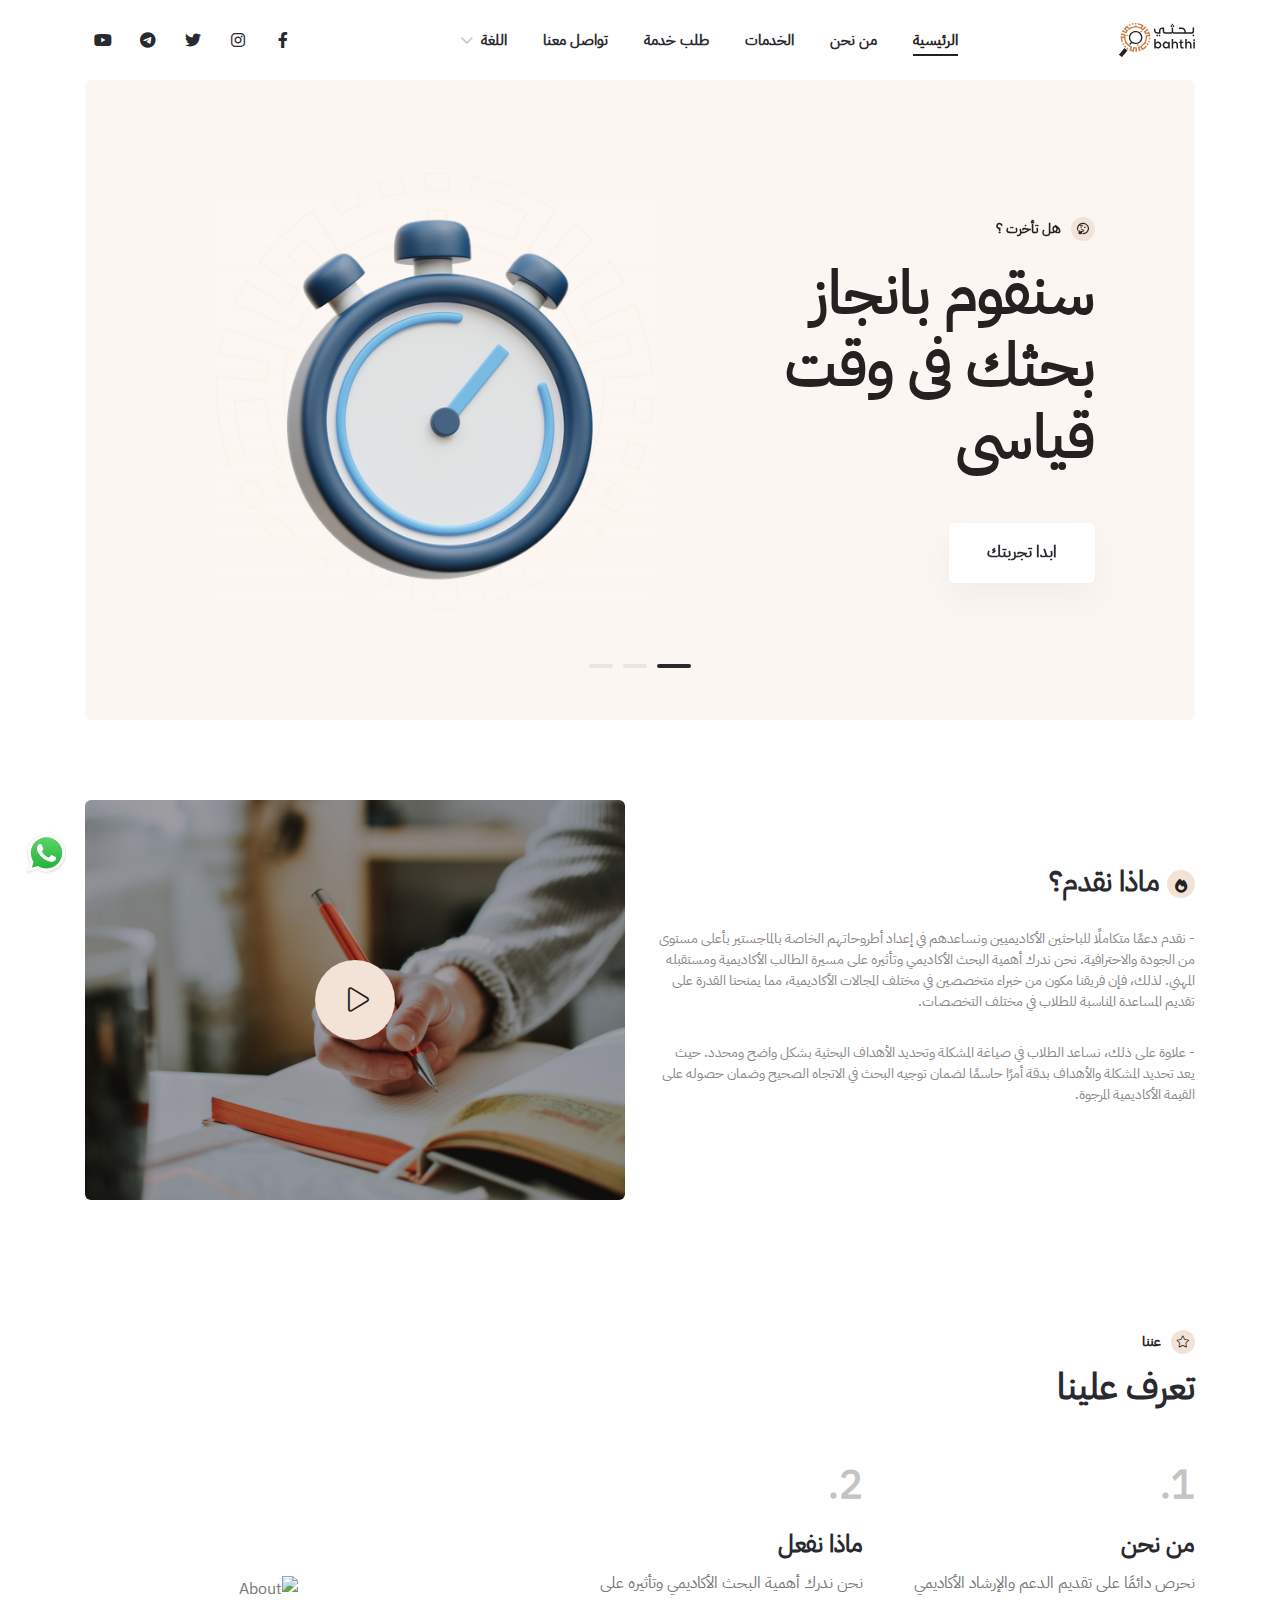
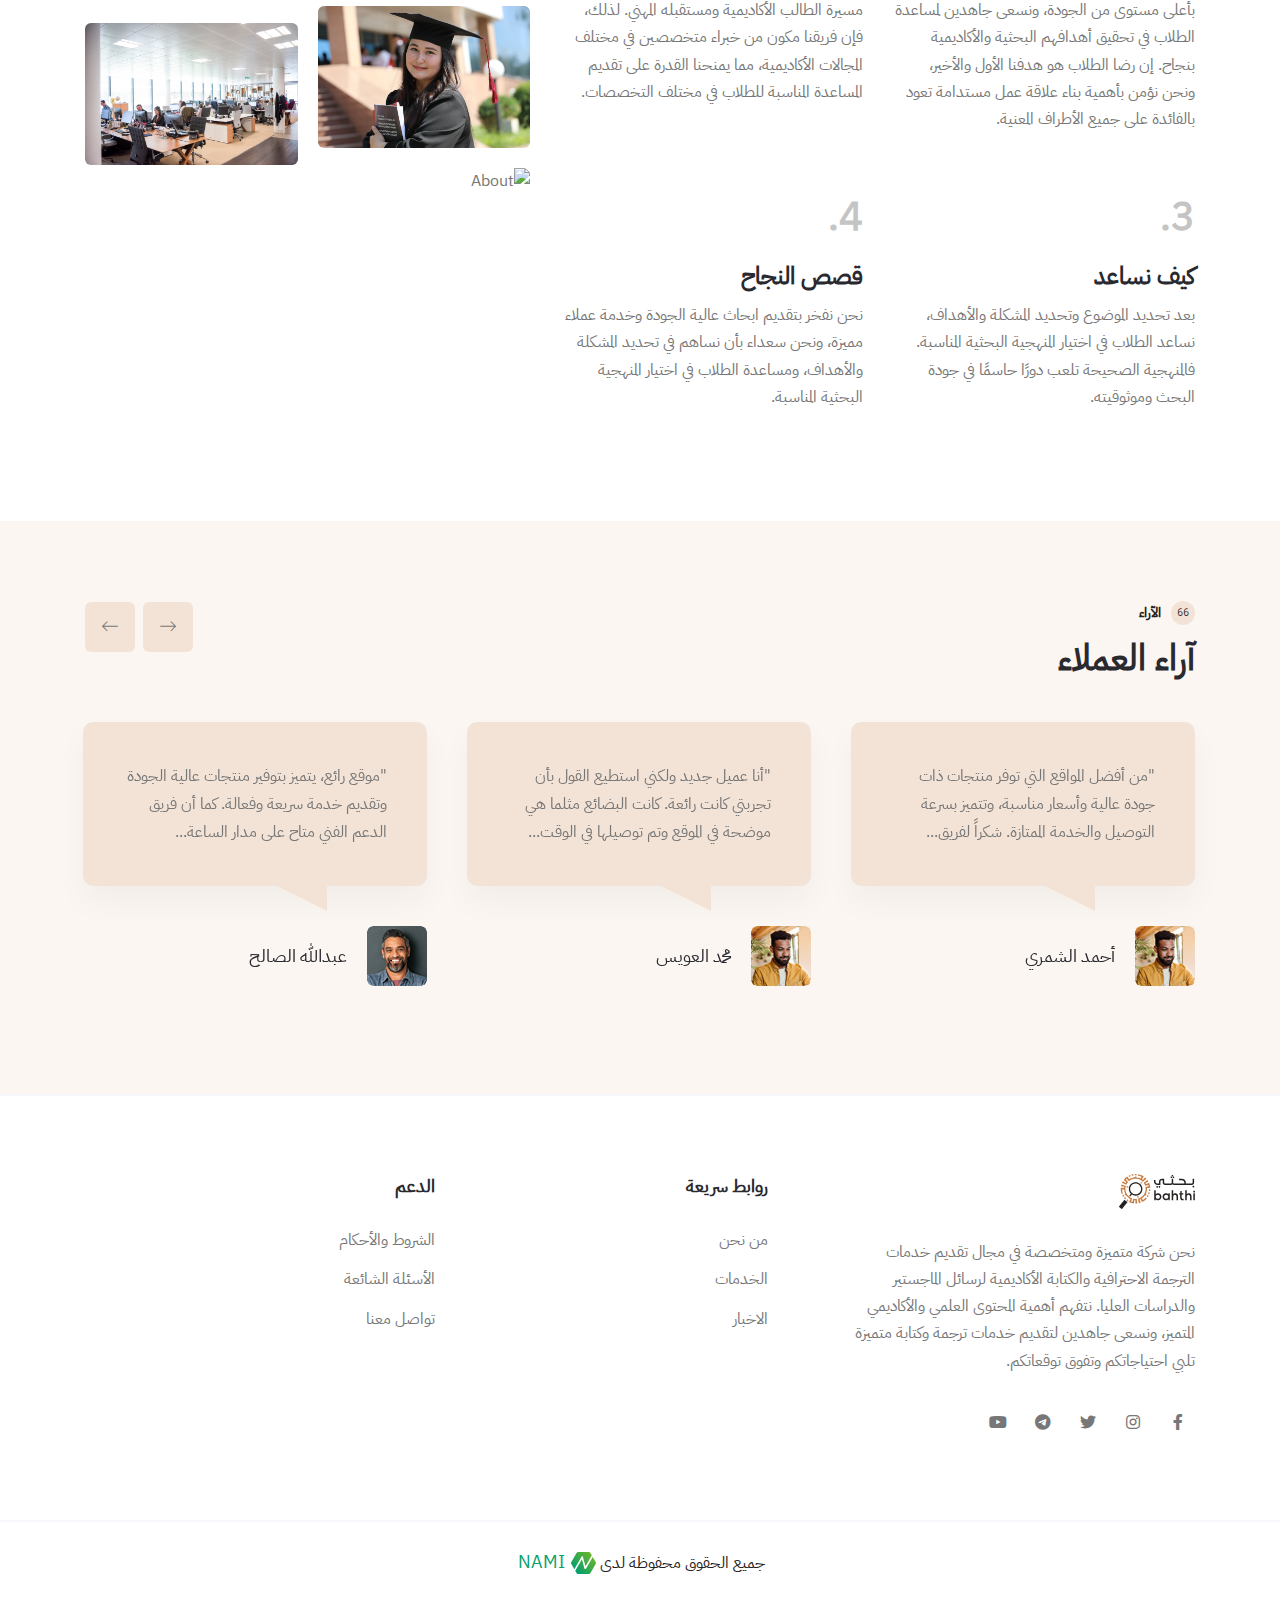
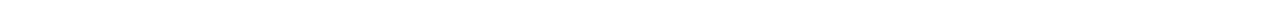
==== index.html @ 3d8031f8 "5152" ====
<!doctype html>
<html class="no-js" lang="en">

<head>
    <meta charset="utf-8">
    <meta http-equiv="x-ua-compatible" content="ie=edge">
    <title>بحثى</title>
    <meta name="robots" content="noindex, follow" />
    <meta name="description" content="">
    <meta name="viewport" content="width=device-width, initial-scale=1, shrink-to-fit=no">
    <!-- Favicon -->
    <link rel="shortcut icon" type="image/x-icon" href="assets/img/4.svg">
    <!-- CSS
    ============================================ -->
    <!-- Bootstrap CSS -->
    <link rel="stylesheet" href="assets/css/vendor/bootstrap.rtl.min.css">
    <link rel="stylesheet" href="assets/css/vendor/font-awesome.css">
    <link rel="stylesheet" href="assets/css/vendor/flaticon/flaticon.css">
    <link rel="stylesheet" href="assets/css/vendor/slick.css">
    <link rel="stylesheet" href="assets/css/vendor/slick-theme.css">
    <link rel="stylesheet" href="assets/css/vendor/jquery-ui.min.css">
    <link rel="stylesheet" href="assets/css/vendor/sal.css">
    <link rel="stylesheet" href="assets/css/vendor/jquery.fancybox.min.css">
    <link rel="stylesheet" href="assets/css/vendor/base.css">
    <link rel="stylesheet" href="assets/css/style.min.css">
    <link rel="stylesheet" href="assets/css/custom.css">
    <!-- fancybox Css -->
    <link href="assets/css/jquery.fancybox.min.css" rel="stylesheet" type="text/css">
</head>

<body class="sticky-header">
    <a href="#top" class="back-to-top" id="backto-top"><i class="fal fa-arrow-up"></i></a>
    <a class="whatsappButton" href="#"><img src="assets/img/whatsappbrand.svg" alt=""></a>
    <!-- Start Header -->
    <header class="header axil-header header-style-5">
        <!-- Start Mainmenu Area  -->
        <div class="axil-mainmenu">
            <div class="container">
                <div class="header-navbar">
                    <div class="header-brand">
                        <a href="index.html" class="logo logo-dark">
                            <img src="assets/img/3.svg" alt="Site Logo">
                        </a>
                    </div>
                    <div class="header-main-nav">
                        <!-- Start Mainmanu Nav -->
                        <nav class="mainmenu-nav">
                            <button class="mobile-close-btn mobile-nav-toggler"><i class="fas fa-times"></i></button>
                            <div class="mobile-nav-brand">
                                <a href="index.html" class="logo">
                                    <img src="assets/img/3.svg" alt="Site Logo">
                                </a>
                            </div>
                            <ul class="mainmenu">
                                <li><a href="index.html">الرئيسية</a></li>
                                <li><a href="about-us.html"> من نحن </a></li>
                                <li><a href="services.html"> الخدمات </a></li>
                                <li><a href="ask-service.html"> طلب خدمة </a></li>
                                <li><a href="contact.html"> تواصل معنا </a></li>
                                <li class="menu-item-has-children language">
                                    <a href="#"> اللغة </a>
                                    <ul class="axil-submenu">
                                        <li>
                                            <a href="#!">
                                                <img src="assets/img/flag-egypt.png" alt=""> عربي
                                            </a>
                                        </li>
                                        <li>
                                            <a href="#!">
                                                <img src="assets/img/Flag_of_the_United_States.png" alt="">
                                                English
                                            </a>
                                        </li>
                                    </ul>
                                </li>
                            </ul>
                        </nav>
                        <!-- End Mainmanu Nav -->
                    </div>
                    <div class="social-media-nav">
                        <ul>
                            <li title="face book group">
                                <a href="#"><i class="fa-brands fa-facebook-f"></i></a>
                            </li>
                            <li title="instgram page">
                                <a href="#"><i class="fa-brands fa-instagram"></i></a>
                            </li>
                            <li title="twitter page">
                                <a href="#"><i class="fa-brands fa-twitter"></i></a>
                            </li>
                            <li title="telegram channel">
                                <a href="#"><i class="fa-brands fa-telegram"></i></a>
                            </li>
                            <li title="youtube channel">
                                <a href="#"><i class="fa-brands fa-youtube"></i></a>
                            </li>
                        </ul>
                    </div>
                    <div class="header-action">
                        <ul class="action-list">
                            <li class="axil-mobile-toggle">
                                <button class="menu-btn mobile-nav-toggler">
                                    <i class="flaticon-menu-2"></i>
                                </button>
                            </li>
                        </ul>
                    </div>
                </div>
            </div>
        </div>
        <!-- End Mainmenu Area -->
    </header>
    <!-- End Header -->
    <main class="main-wrapper">
        <!-- Start Slider Area -->
        <div class="axil-main-slider-area main-slider-style-5">
            <div class="container">
                <div class="slider-box-wrap">
                    <div class="slider-activation-two axil-slick-dots">
                        <div class="single-slide slick-slide">
                            <div class="main-slider-content">
                                <span class="subtitle"><i class="fa-regular fa-face-thinking"></i> هل تأخرت ؟ </span>
                                <h1 class="title"> سنقوم بانجاز بحثك فى وقت قياسى </h1>
                                <div class="shop-btn">
                                    <a href="ask-service.html" class="axil-btn btn-bg-white"> ابدا تجربتك </a>
                                </div>
                            </div>
                            <div class="main-slider-thumb">
                                <img src="assets/img/timer.png" alt="timer">
                            </div>
                        </div>
                        <div class="single-slide slick-slide">
                            <div class="main-slider-content">
                                <span class="subtitle"><i class="fas fa-fire"></i>
                                    ترغب في إعداد رسالة ماجستير
                                    خالية من الأخطاء؟</span>
                                <h1 class="title"> تفوق واضمن نجاحك الأكاديمي </h1>
                                <div class="shop-btn">
                                    <a href="ask-service.html" class="axil-btn btn-bg-white"> ابدا تجربتك </a>
                                </div>
                            </div>
                            <div class="main-slider-thumb">
                                <img src="assets/img/success.png" alt="Product">
                            </div>
                        </div>
                        <div class="single-slide slick-slide">
                            <div class="main-slider-content">
                                <span class="subtitle"><i class="fa-regular fa-face-smirking"></i> بحوثك أصلية؟ </span>
                                <h1 class="title"> اعكس ابتكارك ونزاهتك الاكاديمية </h1>
                                <div class="shop-btn">
                                    <a href="ask-service.html" class="axil-btn btn-bg-white"> ابدا تجربتك </a>
                                </div>
                            </div>
                            <div class="main-slider-thumb">
                                <img src="assets/img/creative.png" alt="creative">
                            </div>
                        </div>
                    </div>
                </div>
            </div>
        </div>
        <!-- End Slider Area -->
        <!-- start video area -->
        <div class="about-us-video axil-section-gapcommon">
            <div class="container">
                <div class="row justify-content-between">
                    <div class="col-lg-6 col-12 ab-content">
                        <h2 class="title"><span class="subtitle"><i class="fas fa-fire"></i> ماذا نقدم؟ </span></h2>
                        <h5>-
                            نقدم دعمًا متكاملًا للباحثين الأكاديميين ونساعدهم في إعداد أطروحاتهم الخاصة بالماجستير بأعلى
                            مستوى من الجودة والاحترافية. نحن ندرك أهمية البحث الأكاديمي وتأثيره على مسيرة الطالب
                            الأكاديمية ومستقبله المهني. لذلك، فإن فريقنا مكون من خبراء متخصصين في مختلف المجالات
                            الأكاديمية، مما يمنحنا القدرة على تقديم المساعدة المناسبة للطلاب في مختلف التخصصات.
                        </h5>
                        <h5>-
                            علاوة على ذلك، نساعد الطلاب في صياغة المشكلة وتحديد الأهداف البحثية بشكل واضح ومحدد. حيث يعد
                            تحديد المشكلة والأهداف بدقة أمرًا حاسمًا لضمان توجيه البحث في الاتجاه الصحيح وضمان حصوله على
                            القيمة الأكاديمية المرجوة.
                        </h5>
                    </div>
                    <div class="col-lg-6 col-12">
                        <div class="video-wrapper">
                            <a href="assets/img/Bahthi edit3.mp4 - Google Drive_2.mp4" data-fancybox="about-us-video"
                                class="play-btn"><i class="fa-light fa-play"></i>
                                <div class="waves-block">
                                    <div class="waves wave-1"></div>
                                    <div class="waves wave-2"></div>
                                    <div class="waves wave-3"></div>
                                </div>
                            </a>
                        </div>
                    </div>
                </div>
            </div>
        </div>
        <!-- end video area -->
        <div class="axil-about-area about-style-3">
            <div class="container">
                <div class="row align-items-center">
                    <div class="col-lg-7">
                        <div class="section-title-wrapper">
                            <span class="title-highlighter highlighter-primary2"><i class="fal fa-star"></i> عننا
                            </span>
                            <h2 class="title">تعرف علينا </h2>
                        </div>
                        <div class="row">
                            <div class="col-sm-6">
                                <div class="about-features">
                                    <div class="spam sl-number">1.</div>
                                    <h4 class="title"> من نحن </h4>
                                    <p>
                                        نحرص دائمًا على تقديم الدعم والإرشاد الأكاديمي بأعلى مستوى من الجودة، ونسعى
                                        جاهدين لمساعدة الطلاب في تحقيق أهدافهم البحثية والأكاديمية بنجاح. إن رضا الطلاب
                                        هو هدفنا الأول والأخير، ونحن نؤمن بأهمية بناء علاقة عمل مستدامة تعود بالفائدة
                                        على جميع الأطراف المعنية.
                                    </p>
                                </div>
                            </div>
                            <div class="col-sm-6">
                                <div class="about-features">
                                    <div class="spam sl-number">2.</div>
                                    <h4 class="title"> ماذا نفعل </h4>
                                    <p>
                                        نحن ندرك أهمية البحث الأكاديمي وتأثيره على مسيرة الطالب الأكاديمية ومستقبله
                                        المهني. لذلك، فإن فريقنا مكون من خبراء متخصصين في مختلف المجالات الأكاديمية، مما
                                        يمنحنا القدرة على تقديم المساعدة المناسبة للطلاب في مختلف التخصصات.
                                    </p>
                                </div>
                            </div>
                            <div class="col-sm-6">
                                <div class="about-features">
                                    <div class="spam sl-number">3.</div>
                                    <h4 class="title"> كيف نساعد </h4>
                                    <p>بعد تحديد الموضوع وتحديد المشكلة والأهداف، نساعد الطلاب في اختيار المنهجية
                                        البحثية المناسبة. فالمنهجية الصحيحة تلعب دورًا حاسمًا في جودة البحث وموثوقيته.
                                    </p>
                                </div>
                            </div>
                            <div class="col-sm-6">
                                <div class="about-features">
                                    <div class="spam sl-number">4.</div>
                                    <h4 class="title"> قصص النجاح </h4>
                                    <p> نحن نفخر بتقديم ابحاث عالية الجودة وخدمة عملاء مميزة، ونحن سعداء بأن نساهم في
                                        تحديد المشكلة والأهداف، ومساعدة الطلاب في اختيار المنهجية البحثية المناسبة.</p>
                                </div>
                            </div>
                        </div>
                    </div>
                    <div class="col-lg-5">
                        <div class="about-gallery">
                            <div class="row row--10">
                                <div class="col-6">
                                    <div class="thumbnail thumbnail-1">
                                        <img src="assets/img/re3.jpg" alt="About">
                                    </div>
                                    <div class="thumbnail thumbnail-2">
                                        <img src="assets/img/re4.jpg" alt="About">
                                    </div>
                                </div>
                                <div class="col-6">
                                    <div class="thumbnail thumbnail-3">
                                        <img src="assets/img/re2.jpg" alt="About">
                                    </div>
                                    <div class="thumbnail thumbnail-4">
                                        <img src="assets/img/re1.jpg" alt="About">
                                    </div>
                                </div>
                            </div>
                        </div>
                    </div>
                </div>
            </div>
        </div>
        <!-- Start Testimonila Area  -->
        <div class="axil-testimoial-area axil-section-gap ">
            <div class="container">
                <div class="section-title-wrapper"> <span class="title-highlighter highlighter-secondary"> <i
                            class="fal fa-quote-left"></i>الآراء</span>
                    <h2 class="title">آراء العملاء</h2>
                </div> <!-- End .section-title -->
                <div
                    class="testimonial-slick-activation testimonial-style-one-wrapper slick-layout-wrapper--20 axil-slick-arrow arrow-top-slide">
                    <div class="slick-single-layout testimonial-style-one">
                        <div class="review-speech">
                            <p>"من أفضل المواقع التي توفر منتجات ذات جودة عالية وأسعار مناسبة، وتتميز بسرعة التوصيل
                                والخدمة الممتازة. شكراً لفريق العمل على الجهود الرائعة."</p>
                        </div>
                        <div class="media">
                            <div class="thumbnail"> <img src="./assets/img/testimonial/image-1.png"
                                    alt="testimonial image"> </div>
                            <div class="media-body">
                                <h6 class="title">أحمد الشمري</h6>
                            </div>
                        </div> <!-- End .thumbnail -->
                    </div> <!-- End .slick-single-layout -->
                    <div class="slick-single-layout testimonial-style-one">
                        <div class="review-speech">
                            <p>"لقد استخدمت هذا الموقع لشراء عدة منتجات وكانت التجربة ممتازة. تم توصيل الطلبات في الوقت
                                المحدد وكانت البضائع مثلما هي موضحة في الموقع. أنصح الجميع باستخدامه!"</p>
                        </div>
                        <div class="media">
                            <div class="thumbnail"> <img src="./assets/img/testimonial/image-2.png"
                                    alt="testimonial image"> </div>
                            <div class="media-body">
                                <h6 class="title">نورة الغامدي</h6>
                            </div>
                        </div> <!-- End .thumbnail -->
                    </div> <!-- End .slick-single-layout -->
                    <div class="slick-single-layout testimonial-style-one">
                        <div class="review-speech">
                            <p>"موقع رائع، يتميز بتوفير منتجات عالية الجودة وتقديم خدمة سريعة وفعالة. كما أن فريق الدعم
                                الفني متاح على مدار الساعة للإجابة على أي استفسارات. تجربة تسوق ممتعة ومريحة!"</p>
                        </div>
                        <div class="media">
                            <div class="thumbnail"> <img src="./assets/img/testimonial/image-3.png"
                                    alt="testimonial image"> </div>
                            <div class="media-body">
                                <h6 class="title">عبدالله الصالح</h6>
                            </div>
                        </div> <!-- End .thumbnail -->
                    </div> <!-- End .slick-single-layout -->
                    <div class="slick-single-layout testimonial-style-one">
                        <div class="review-speech">
                            <p>"أنا عميل جديد ولكني استطيع القول بأن تجربتي كانت رائعة. كانت البضائع مثلما هي موضحة في
                                الموقع وتم توصيلها في الوقت المحدد. أنصح الجميع باستخدام هذا الموقع!"</p>
                        </div>
                        <div class="media">
                            <div class="thumbnail"> <img src="./assets/img/testimonial/image-1.png"
                                    alt="testimonial image"> </div>
                            <div class="media-body">
                                <h6 class="title">محمد العويس</h6>
                            </div>
                        </div> <!-- End .thumbnail -->
                    </div> <!-- End .slick-single-layout -->
                </div>
            </div>
        </div>
        <!-- End Testimonila Area  -->
    </main>
    <!-- Start Footer Area  -->
    <footer class="axil-footer-area footer-style-1 bg-color-white">
        <!-- Start Footer Top Area  -->
        <div class="footer-top separator-top">
            <div class="container">
                <div class="row justify-content-between">
                    <!-- Start Single Widget  -->
                    <div class="col-lg-4 col-sm-12">
                        <div class="axil-footer-widget">
                            <div class="logo mb--30">
                                <a href="index.html">
                                    <img class="light-logo" src="assets/img/3.svg" alt="Logo Images">
                                </a>
                            </div>
                            <div class="inner">
                                <p>
                                    نحن شركة متميزة ومتخصصة في مجال تقديم خدمات الترجمة الاحترافية والكتابة الأكاديمية
                                    لرسائل الماجستير والدراسات العليا. نتفهم أهمية المحتوى العلمي والأكاديمي المتميز،
                                    ونسعى جاهدين لتقديم خدمات ترجمة وكتابة متميزة تلبي احتياجاتكم وتفوق توقعاتكم.
                                </p>
                                <div class="social-media-nav">
                                    <ul>
                                        <li title="face book group">
                                            <a href="#"><i class="fa-brands fa-facebook-f"></i></a>
                                        </li>
                                        <li title="instgram page">
                                            <a href="#"><i class="fa-brands fa-instagram"></i></a>
                                        </li>
                                        <li title="twitter page">
                                            <a href="#"><i class="fa-brands fa-twitter"></i></a>
                                        </li>
                                        <li title="telegram channel">
                                            <a href="#"><i class="fa-brands fa-telegram"></i></a>
                                        </li>
                                        <li title="youtube channel">
                                            <a href="#"><i class="fa-brands fa-youtube"></i></a>
                                        </li>
                                    </ul>
                                </div>
                            </div>
                        </div>
                    </div>
                    <!-- End Single Widget  -->
                    <!-- Start Single Widget  -->
                    <div class="col-lg-3 col-sm-6">
                        <div class="axil-footer-widget">
                            <h5 class="widget-title"> روابط سريعة </h5>
                            <div class="inner">
                                <ul>
                                    <li><a href="about-us.html"> من نحن </a></li>
                                    <li><a href="services.html"> الخدمات </a></li>
                                    <li><a href="blog.html"> الاخبار </a></li>
                                </ul>
                            </div>
                        </div>
                    </div>
                    <!-- End Single Widget  -->
                    <!-- Start Single Widget  -->
                    <div class="col-lg-4 col-sm-6">
                        <div class="axil-footer-widget">
                            <h5 class="widget-title"> الدعم </h5>
                            <div class="inner">
                                <ul>
                                    <li><a href="privacy-policy.html"> الشروط والأحكام </a></li>
                                    <li><a href="#"> الأسئلة الشائعة </a></li>
                                    <li><a href="contact.html"> تواصل معنا </a></li>
                                </ul>
                            </div>
                        </div>
                    </div>
                    <!-- End Single Widget  -->
                </div>
            </div>
        </div>
        <!-- End Footer Top Area  -->
        <!-- Start Copyright Area  -->
        <div class="copyright-area copyright-default separator-top">
            <div class="container">
                <div class="row align-items-center">
                    <div class="col-12 d-flex align-items-center justify-content-center">
                        <div class="copyright-left d-flex flex-wrap justify-content-xl-start justify-content-center">
                            <p class="copy-right-p">
                                جميع الحقوق محفوظة لدى<a href="nami-tec.com">
                                    <img src="assets/img/Subtract.svg" alt="nami"> NAMI
                                </a>
                            </p>
                        </div>
                    </div>
                </div>
            </div>
        </div>
        <!-- End Copyright Area  -->
    </footer>
    <!-- End Footer Area  -->
    <!-- JS
============================================ -->
    <!-- Modernizer JS -->
    <script src="assets/js/vendor/modernizr.min.js"></script>
    <!-- jQuery JS -->
    <script src="assets/js/vendor/jquery.js"></script>
    <!-- Bootstrap JS -->
    <script src="assets/js/vendor/popper.min.js"></script>
    <script src="assets/js/vendor/bootstrap.min.js"></script>
    <script src="assets/js/vendor/slick.min.js"></script>
    <script src="assets/js/vendor/js.cookie.js"></script>
    <!-- <script src="assets/js/vendor/jquery.style.switcher.js"></script> -->
    <script src="assets/js/vendor/jquery-ui.min.js"></script>
    <script src="assets/js/vendor/jquery.ui.touch-punch.min.js"></script>
    <script src="assets/js/vendor/jquery.countdown.min.js"></script>
    <script src="assets/js/vendor/sal.js"></script>
    <script src="assets/js/vendor/jquery.fancybox.min.js"></script>
    <script src="assets/js/vendor/imagesloaded.pkgd.min.js"></script>
    <script src="assets/js/vendor/isotope.pkgd.min.js"></script>
    <script src="assets/js/vendor/counterup.js"></script>
    <script src="assets/js/vendor/waypoints.min.js"></script>
    <script src="assets/js/jquery.fancybox.min.js"></script>
    <!-- Main JS -->
    <script src="assets/js/rtl-main.js"></script>
</body>

</html>
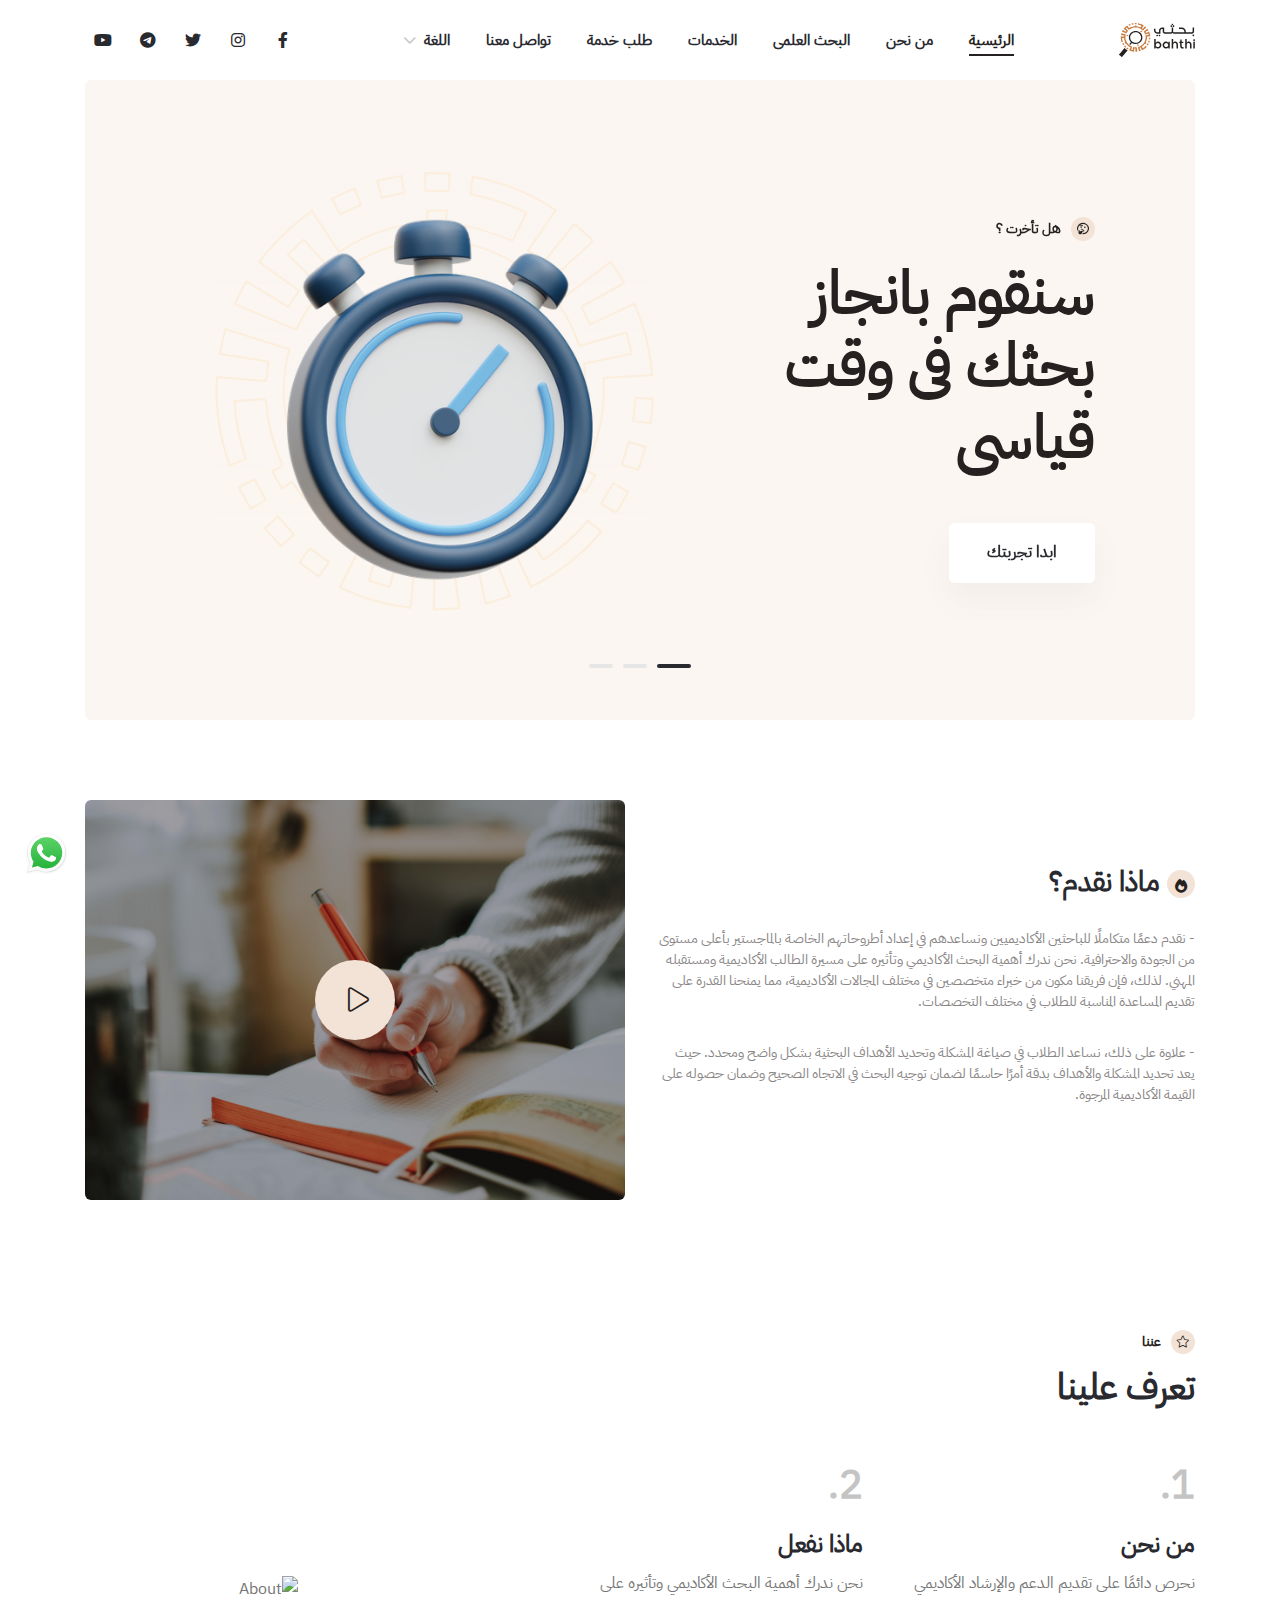
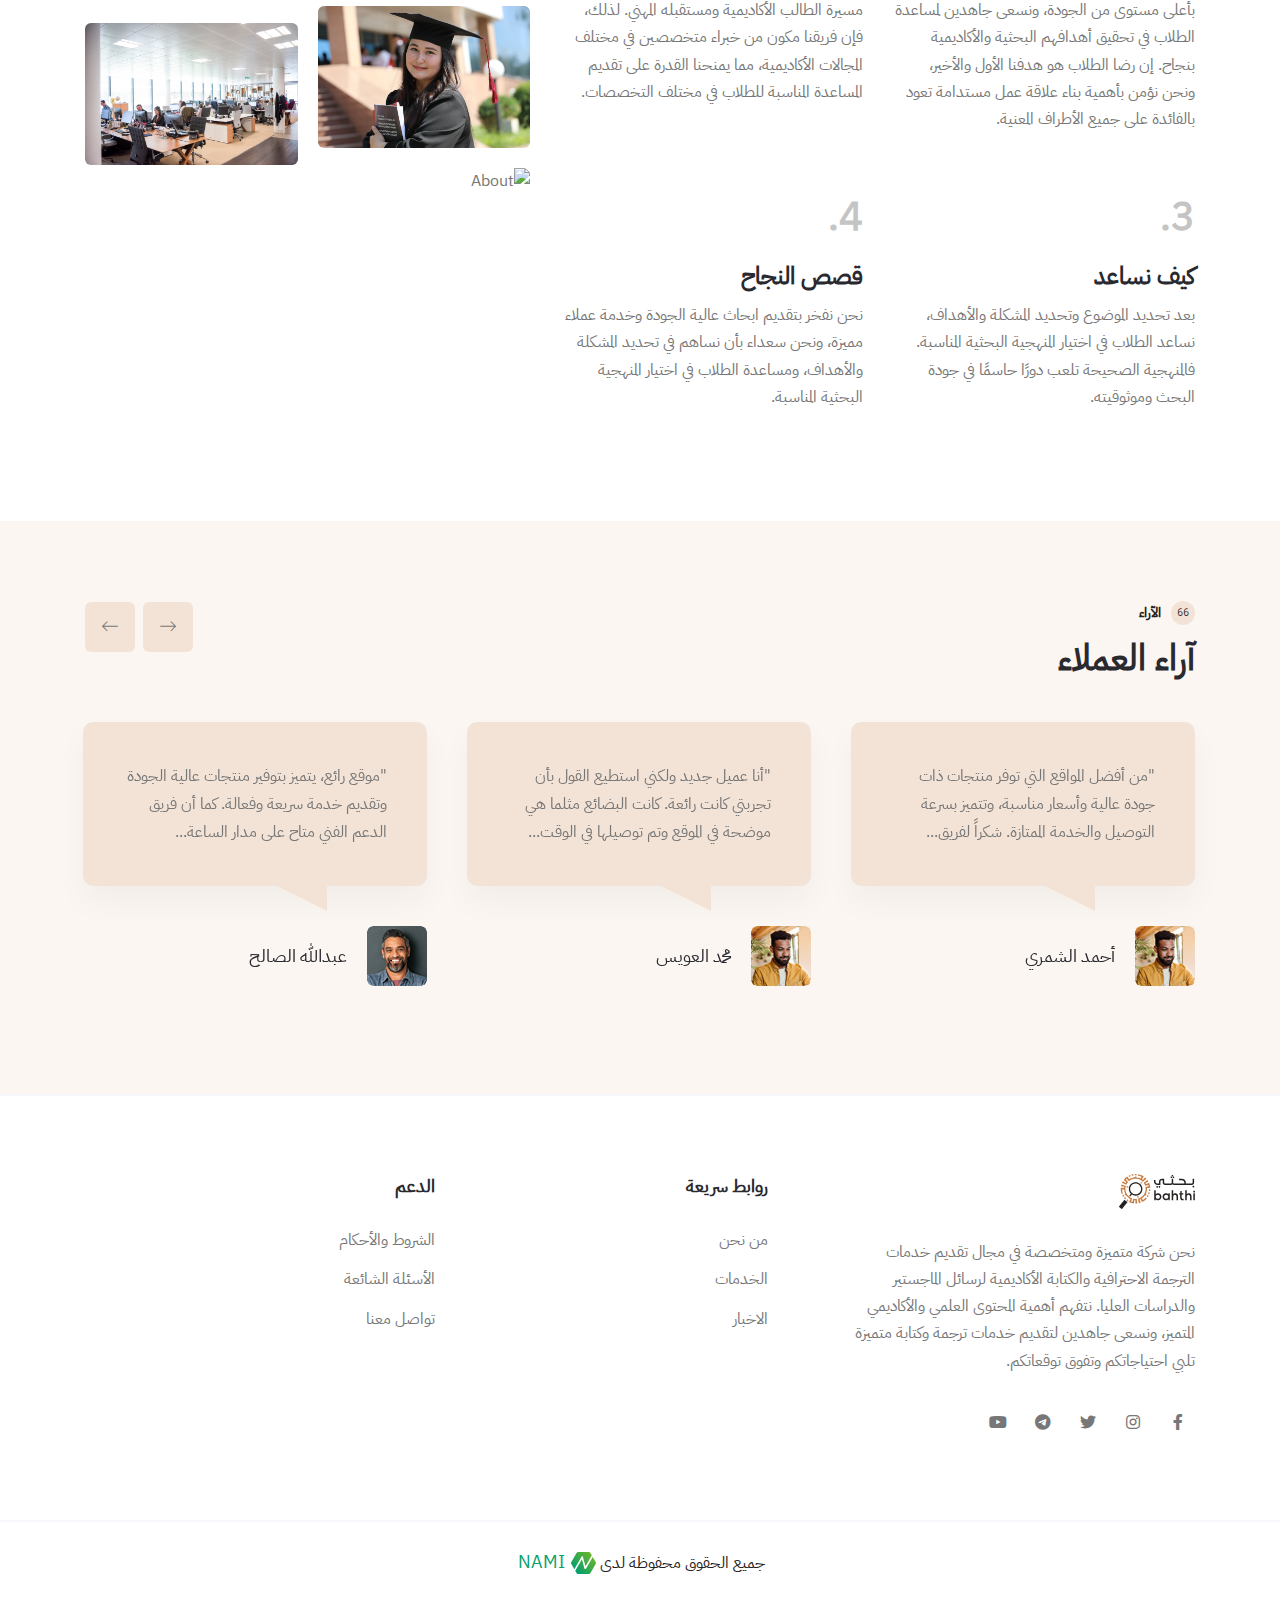
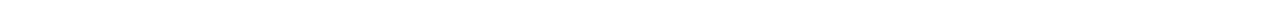
==== commit 2ec80ece: "145651" ====
--- a/index.html
+++ b/index.html
@@ -54,6 +54,7 @@
                             <ul class="mainmenu">
                                 <li><a href="index.html">الرئيسية</a></li>
                                 <li><a href="about-us.html"> من نحن </a></li>
+                                <li><a href="research.html"> البحث العلمى </a></li>
                                 <li><a href="services.html"> الخدمات </a></li>
                                 <li><a href="ask-service.html"> طلب خدمة </a></li>
                                 <li><a href="contact.html"> تواصل معنا </a></li>
--- a/assets/css/custom.css
+++ b/assets/css/custom.css
@@ -421,7 +421,7 @@
 }
 
 .main-slider-thumb {
-  background: linear-gradient(rgba(251, 246, 241, 0.7960784314), rgba(251, 246, 241, 0.8823529412)), url(../img/BG.svg);
+  background: linear-gradient(rgba(251, 246, 241, 0.4941176471), rgba(251, 246, 241, 0.4549019608)), url(../img/BG.svg);
   background-size: 100%;
   background-repeat: no-repeat;
   display: flex;
@@ -583,6 +583,11 @@
   padding: 12px 16px;
   color: #252120;
 }
+@media (max-width: 576px) {
+  .copyright-left .copy-right-p {
+    font-size: 12px;
+  }
+}
 .copyright-left .copy-right-p a {
   color: #08a06a;
   display: inline-block;
@@ -590,10 +595,20 @@
   font-size: 18px;
   margin: 0 2px;
 }
+@media (max-width: 576px) {
+  .copyright-left .copy-right-p a {
+    font-size: 14px;
+  }
+}
 .copyright-left .copy-right-p a img {
   max-width: 25px;
   margin: 0 2px;
 }
+@media (max-width: 576px) {
+  .copyright-left .copy-right-p a img {
+    max-width: 20px;
+  }
+}
 
 .small-thumb-image {
   height: 150px !important;
@@ -628,4 +643,43 @@
 
 footer .social-media-nav {
   margin: 0;
+}
+
+.research-bar {
+  margin-top: 76px;
+}
+@media (max-width: 992px) {
+  .research-bar {
+    margin: 0 0 40px;
+  }
+}
+.research-bar .nav-link {
+  background-color: #fbf6f1;
+  color: #252120;
+  width: 90%;
+  padding: 16px;
+  border-bottom: 1px solid #f3e3d6;
+}
+@media (max-width: 992px) {
+  .research-bar .nav-link {
+    width: 100%;
+  }
+}
+.research-bar .nav-link.active {
+  background-color: #f3e3d6;
+}
+.research-bar .nav-link:first-child {
+  border-radius: 8px 8px 0 0;
+}
+.research-bar .nav-link:last-child {
+  border-bottom: none;
+  border-radius: 0 0 8px 8px;
+}
+
+@media (max-width: 768px) {
+  .content-blog .thumbnail a img {
+    max-width: 100%;
+    aspect-ratio: unset;
+    height: initial;
+  }
 }/*# sourceMappingURL=custom.css.map */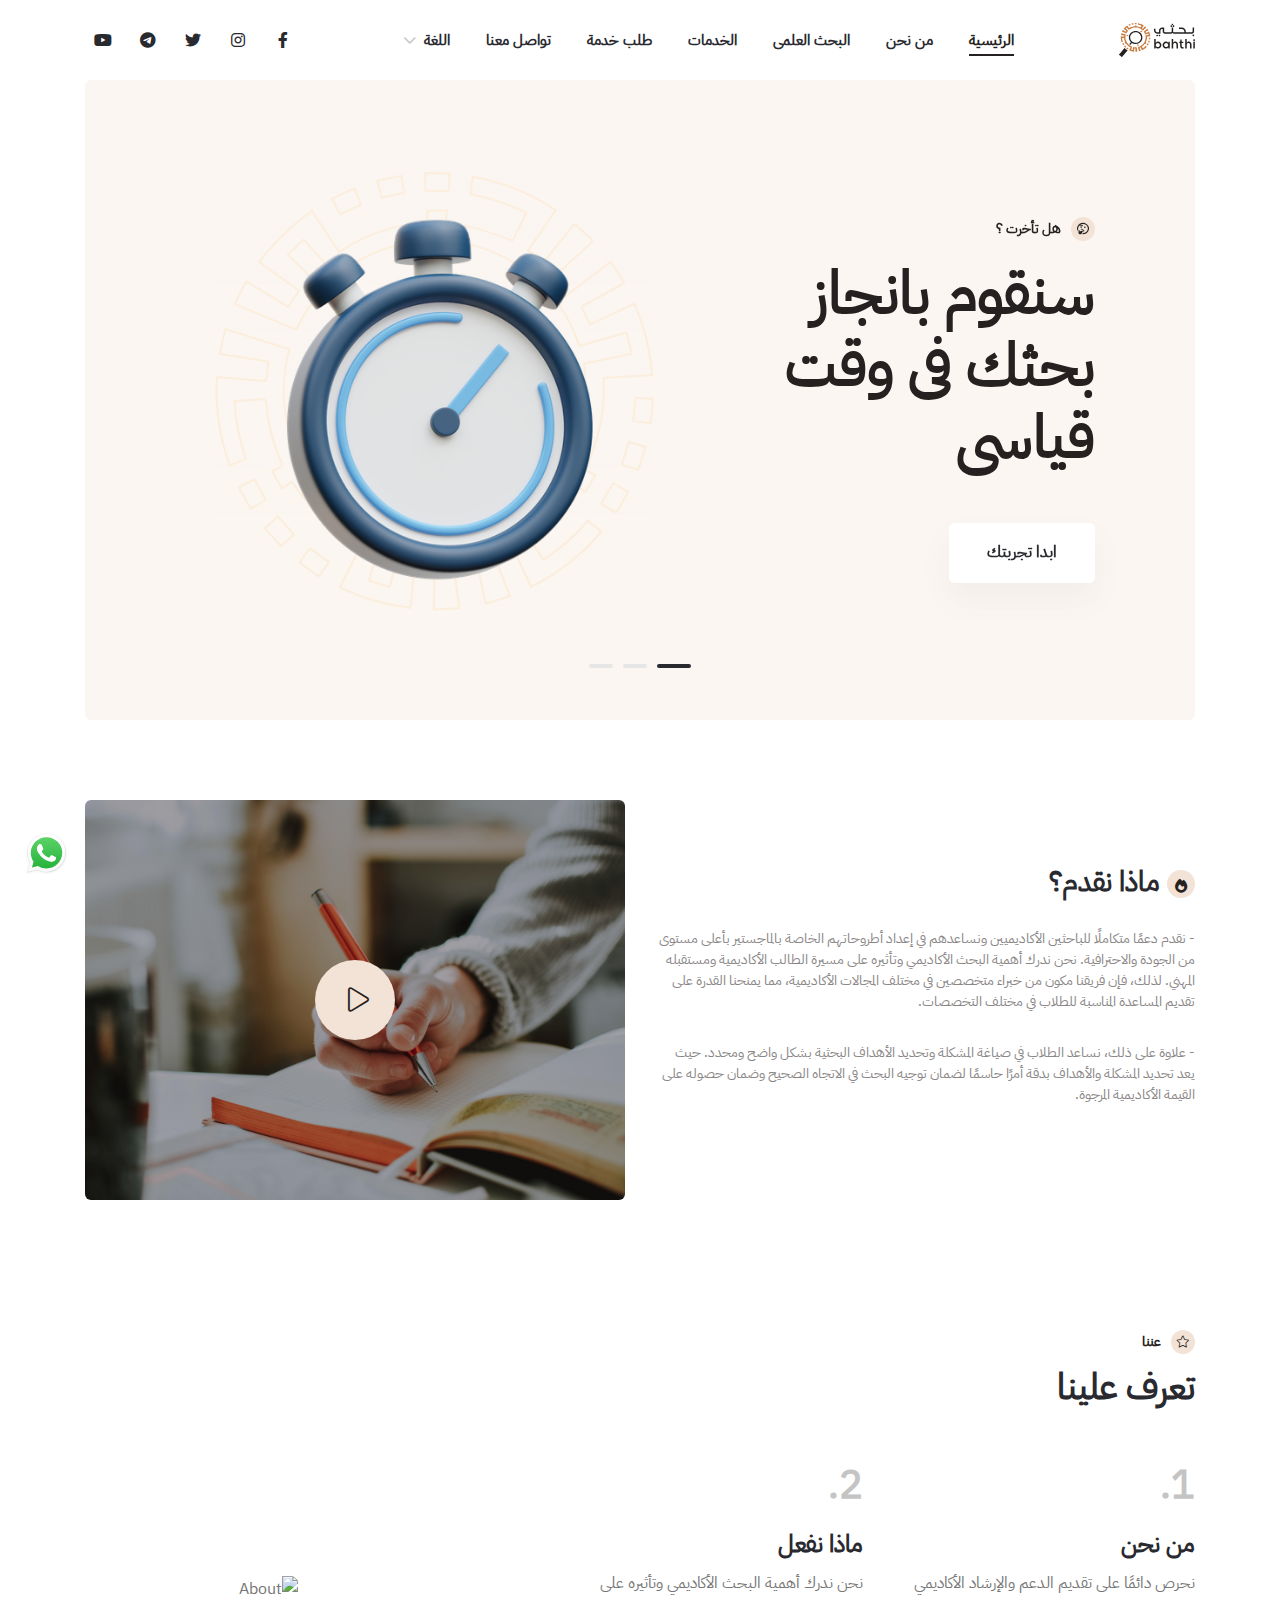
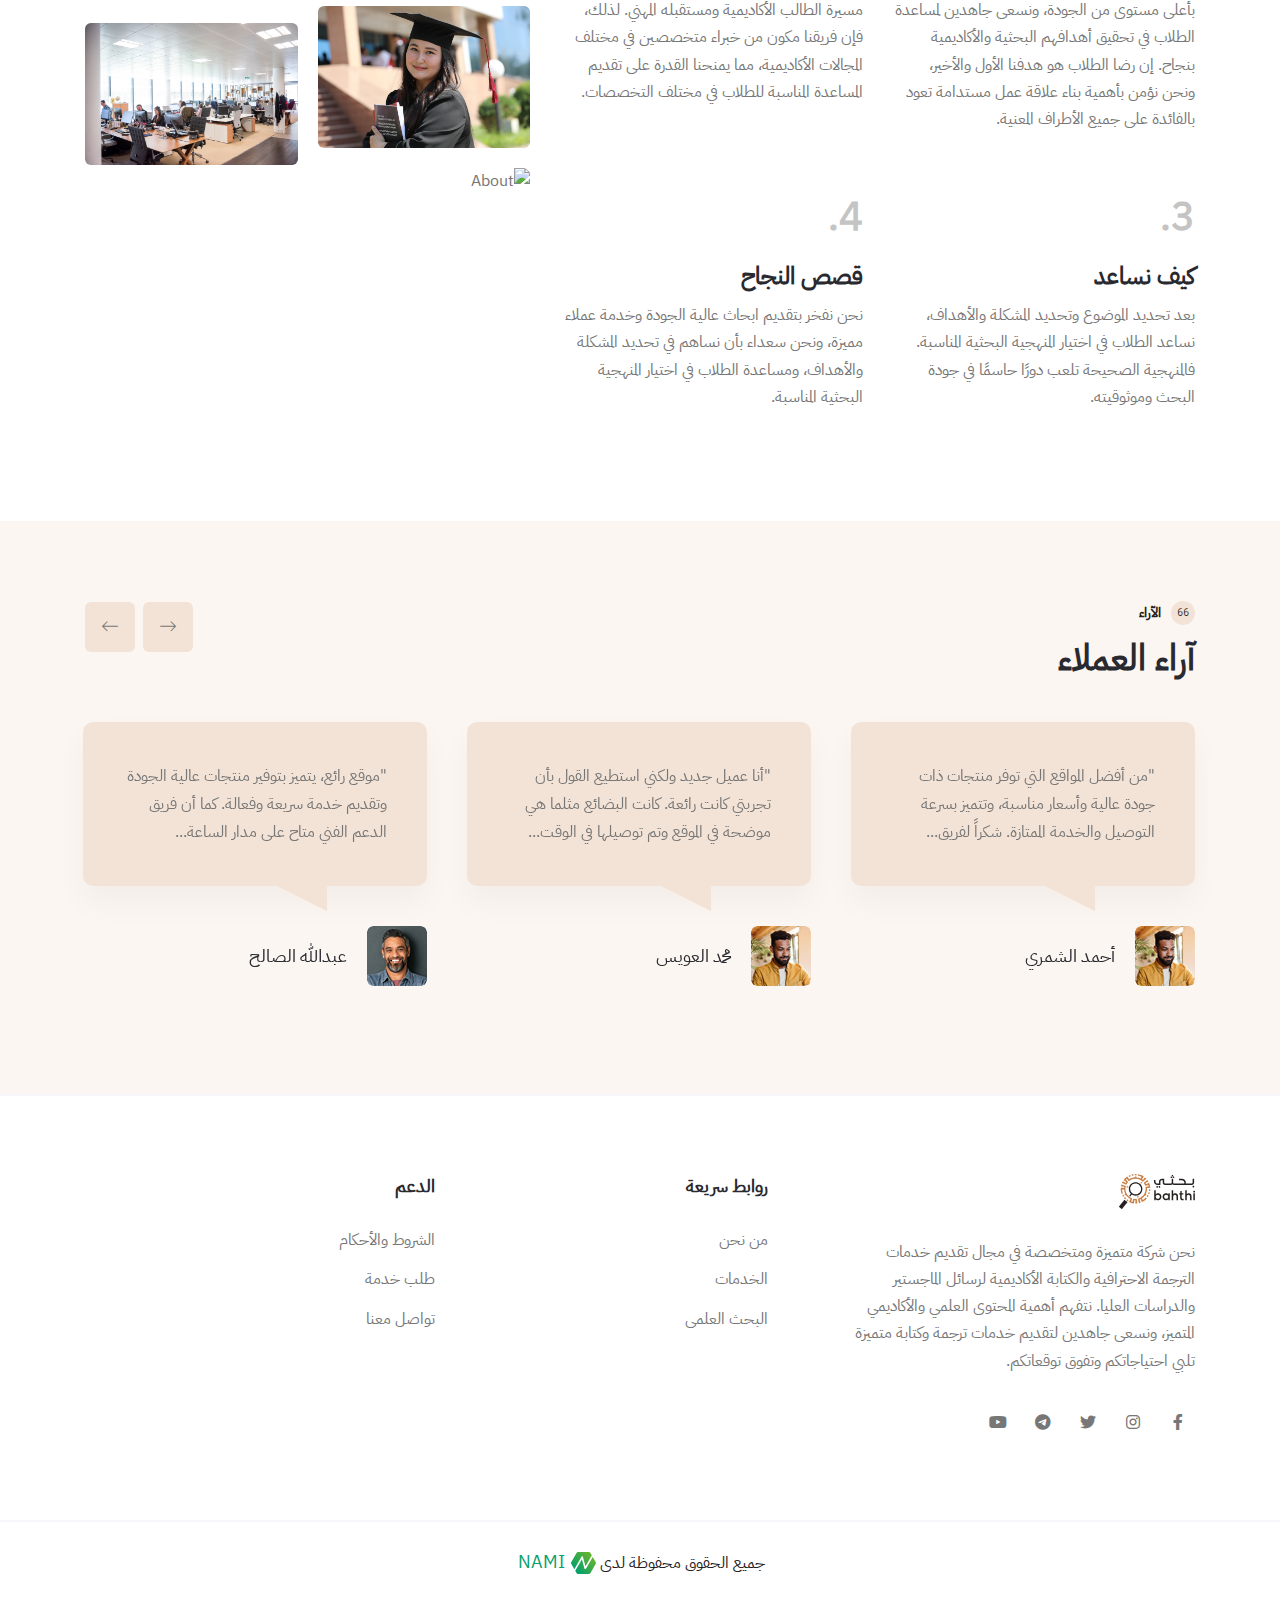
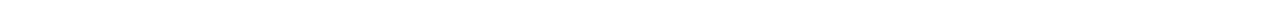
==== commit ea1da285: "#5161" ====
--- a/index.html
+++ b/index.html
@@ -389,7 +389,7 @@
                                 <ul>
                                     <li><a href="about-us.html"> من نحن </a></li>
                                     <li><a href="services.html"> الخدمات </a></li>
-                                    <li><a href="blog.html"> الاخبار </a></li>
+                                    <li><a href="research.html"> البحث العلمى </a></li>
                                 </ul>
                             </div>
                         </div>
@@ -402,7 +402,7 @@
                             <div class="inner">
                                 <ul>
                                     <li><a href="privacy-policy.html"> الشروط والأحكام </a></li>
-                                    <li><a href="#"> الأسئلة الشائعة </a></li>
+                                    <li><a href="ask-service.html"> طلب خدمة </a></li>
                                     <li><a href="contact.html"> تواصل معنا </a></li>
                                 </ul>
                             </div>
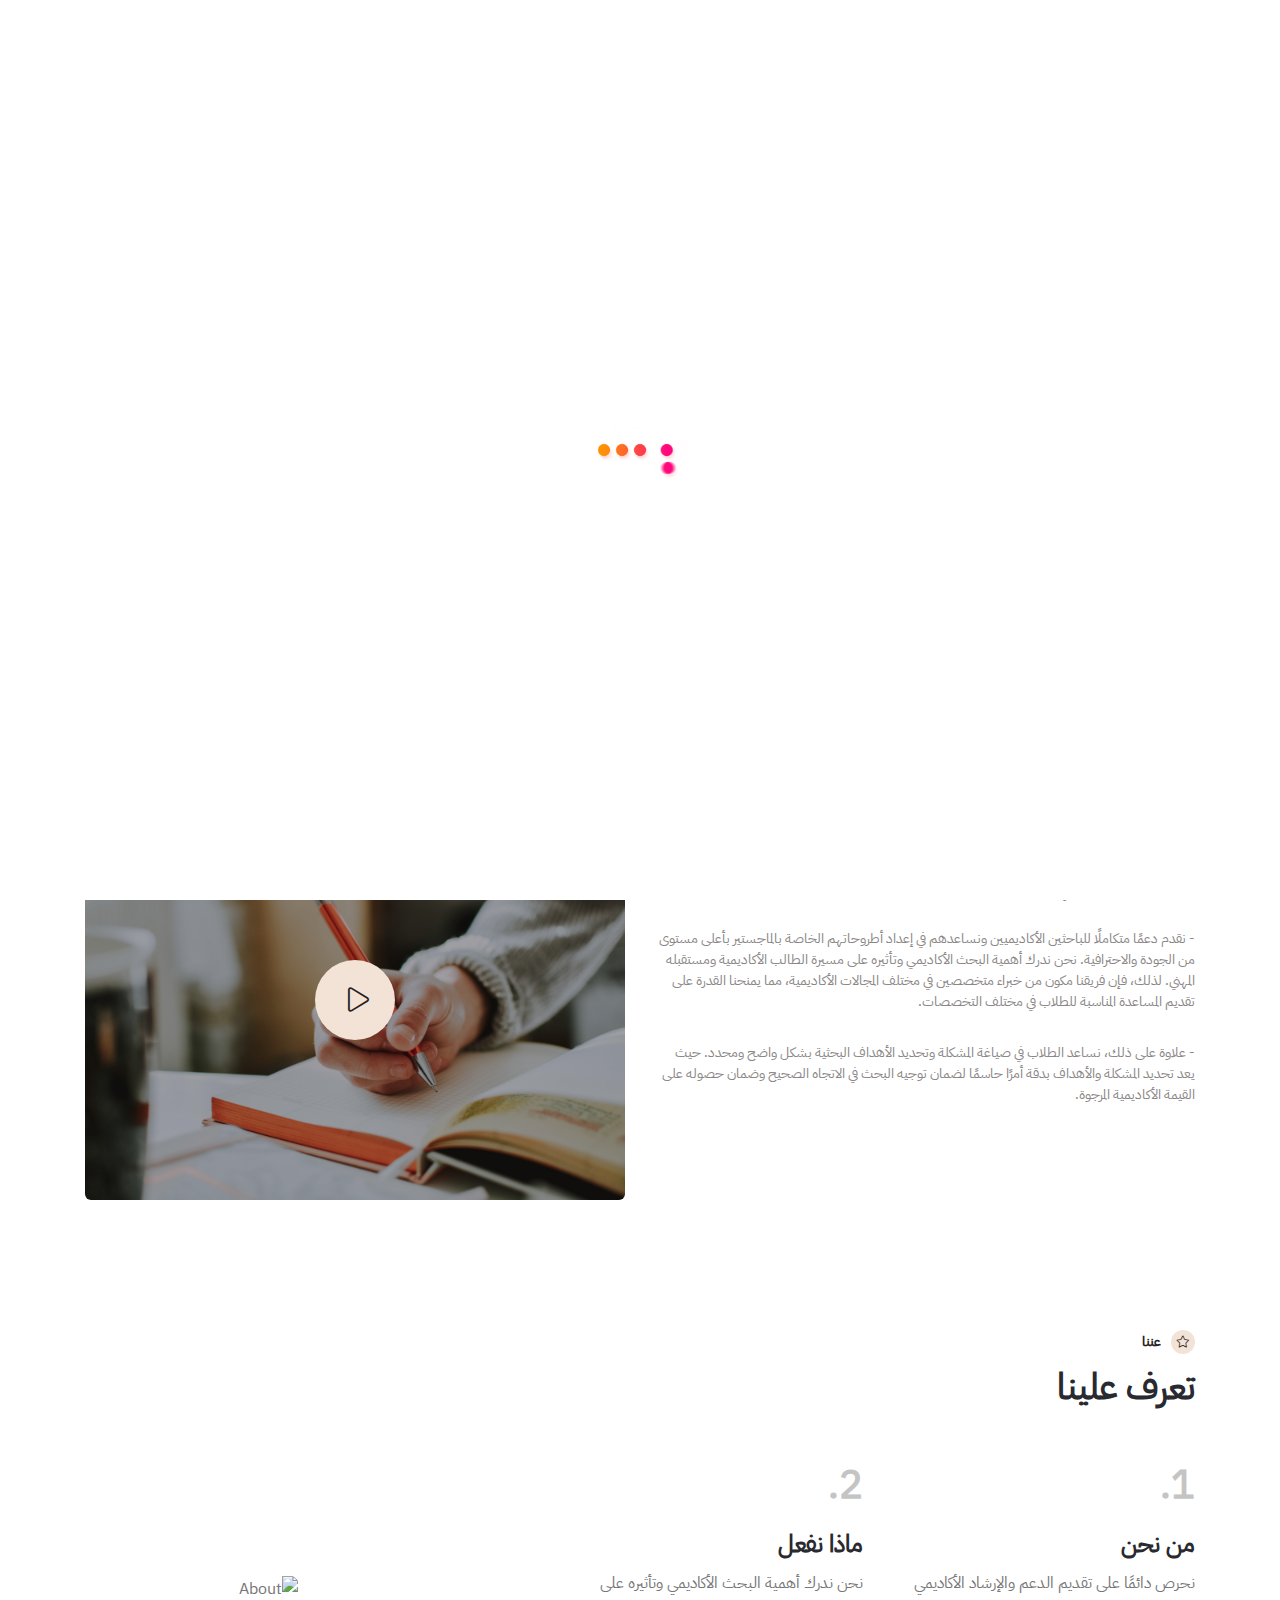
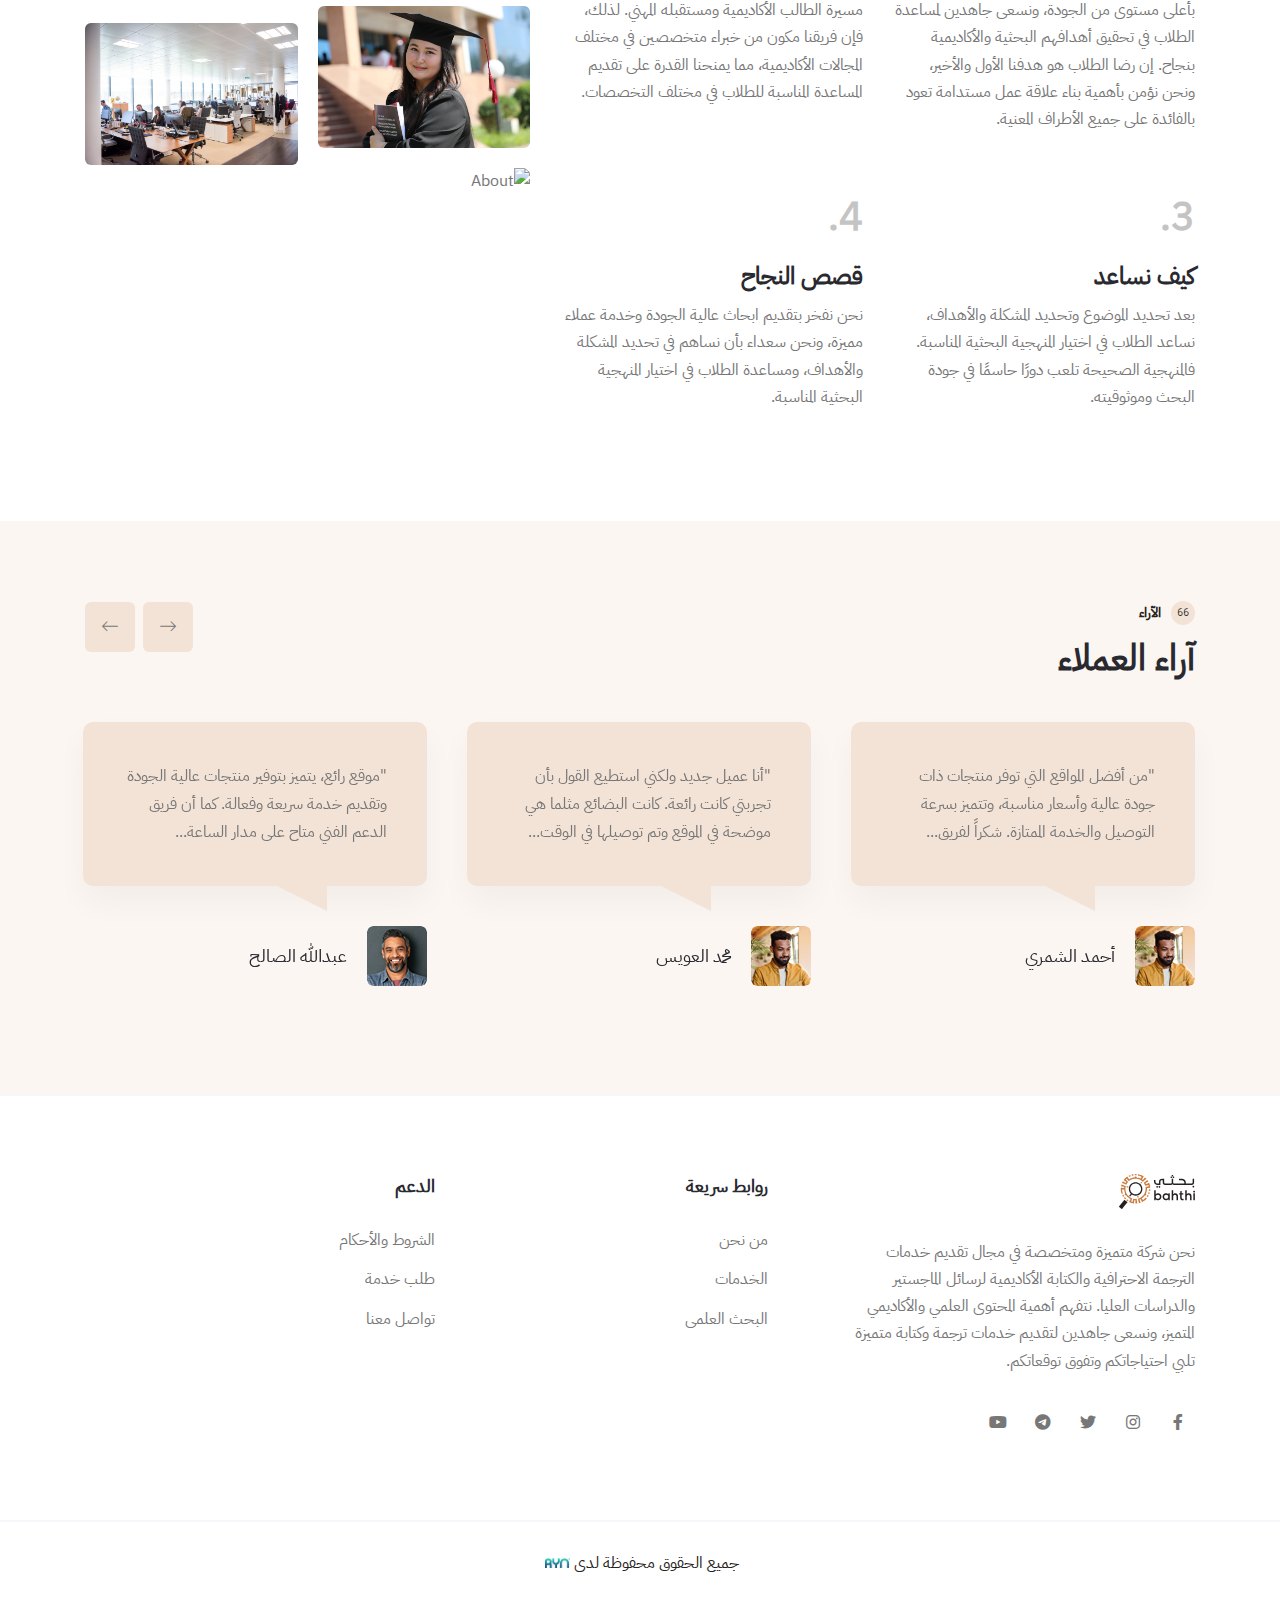
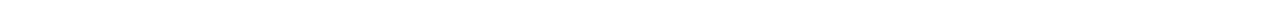
==== commit 785e794f: "#511523110" ====
--- a/index.html
+++ b/index.html
@@ -29,8 +29,9 @@
 </head>
 
 <body class="sticky-header">
+    <div id="preload"></div>
     <a href="#top" class="back-to-top" id="backto-top"><i class="fal fa-arrow-up"></i></a>
-    <a class="whatsappButton" href="#"><img src="assets/img/whatsappbrand.svg" alt=""></a>
+    <a class="whatsappButton" href="https://wa.me/201097984798"><img src="assets/img/whatsappbrand.svg" alt=""></a>
     <!-- Start Header -->
     <header class="header axil-header header-style-5">
         <!-- Start Mainmenu Area  -->
@@ -421,7 +422,7 @@
                         <div class="copyright-left d-flex flex-wrap justify-content-xl-start justify-content-center">
                             <p class="copy-right-p">
                                 جميع الحقوق محفوظة لدى<a href="nami-tec.com">
-                                    <img src="assets/img/Subtract.svg" alt="nami"> NAMI
+                                    <img src="assets/img/logo-new.png" alt="nami">
                                 </a>
                             </p>
                         </div>
@@ -456,6 +457,14 @@
     <script src="assets/js/jquery.fancybox.min.js"></script>
     <!-- Main JS -->
     <script src="assets/js/rtl-main.js"></script>
+    <script>
+        var loader = document.getElementById("preload");
+        window.addEventListener("load", () => {
+            setTimeout(() => {
+                loader.classList.add("hide_loader");
+            }, 2500);
+        });
+    </script>
 </body>
 
 </html>--- a/assets/css/custom.css
+++ b/assets/css/custom.css
@@ -13,6 +13,22 @@
   background-color: #cfcfcf;
   outline: none;
   border-radius: 20px !important;
+}
+
+#preload {
+  width: 100%;
+  height: 100vh;
+  position: fixed;
+  background: #fff;
+  z-index: 100;
+  background-image: url(../img/Loader-min.gif);
+  background-repeat: no-repeat;
+  background-position: center center;
+  background-size: 20%;
+}
+
+.hide_loader {
+  display: none;
 }
 
 .categrie-product a {
@@ -270,13 +286,18 @@
   position: fixed;
   left: 24px;
   bottom: 24px;
-  width: 45px;
-  height: 45px;
+  width: 64px;
+  height: 64px;
   border-radius: 50%;
   z-index: 5;
+  background-color: #4DCB5B;
+  display: flex;
+  justify-content: center;
+  align-items: center;
 }
 .whatsappButton img {
-  max-width: 100%;
+  height: 40px;
+  aspect-ratio: 1/1;
 }
 @media (max-width: 414px) {
   .whatsappButton {
@@ -646,7 +667,7 @@
 }
 
 .research-bar {
-  margin-top: 76px;
+  margin-top: 66px;
 }
 @media (max-width: 992px) {
   .research-bar {
@@ -682,4 +703,19 @@
     aspect-ratio: unset;
     height: initial;
   }
+}
+
+.back-to-top.show {
+  bottom: 24px;
+  right: 24px;
+  opacity: 1;
+  transform: scale(1);
+}
+
+.research-heading {
+  font-size: 28px;
+}
+
+.fancybox__content {
+  height: 80lvh !important;
 }/*# sourceMappingURL=custom.css.map */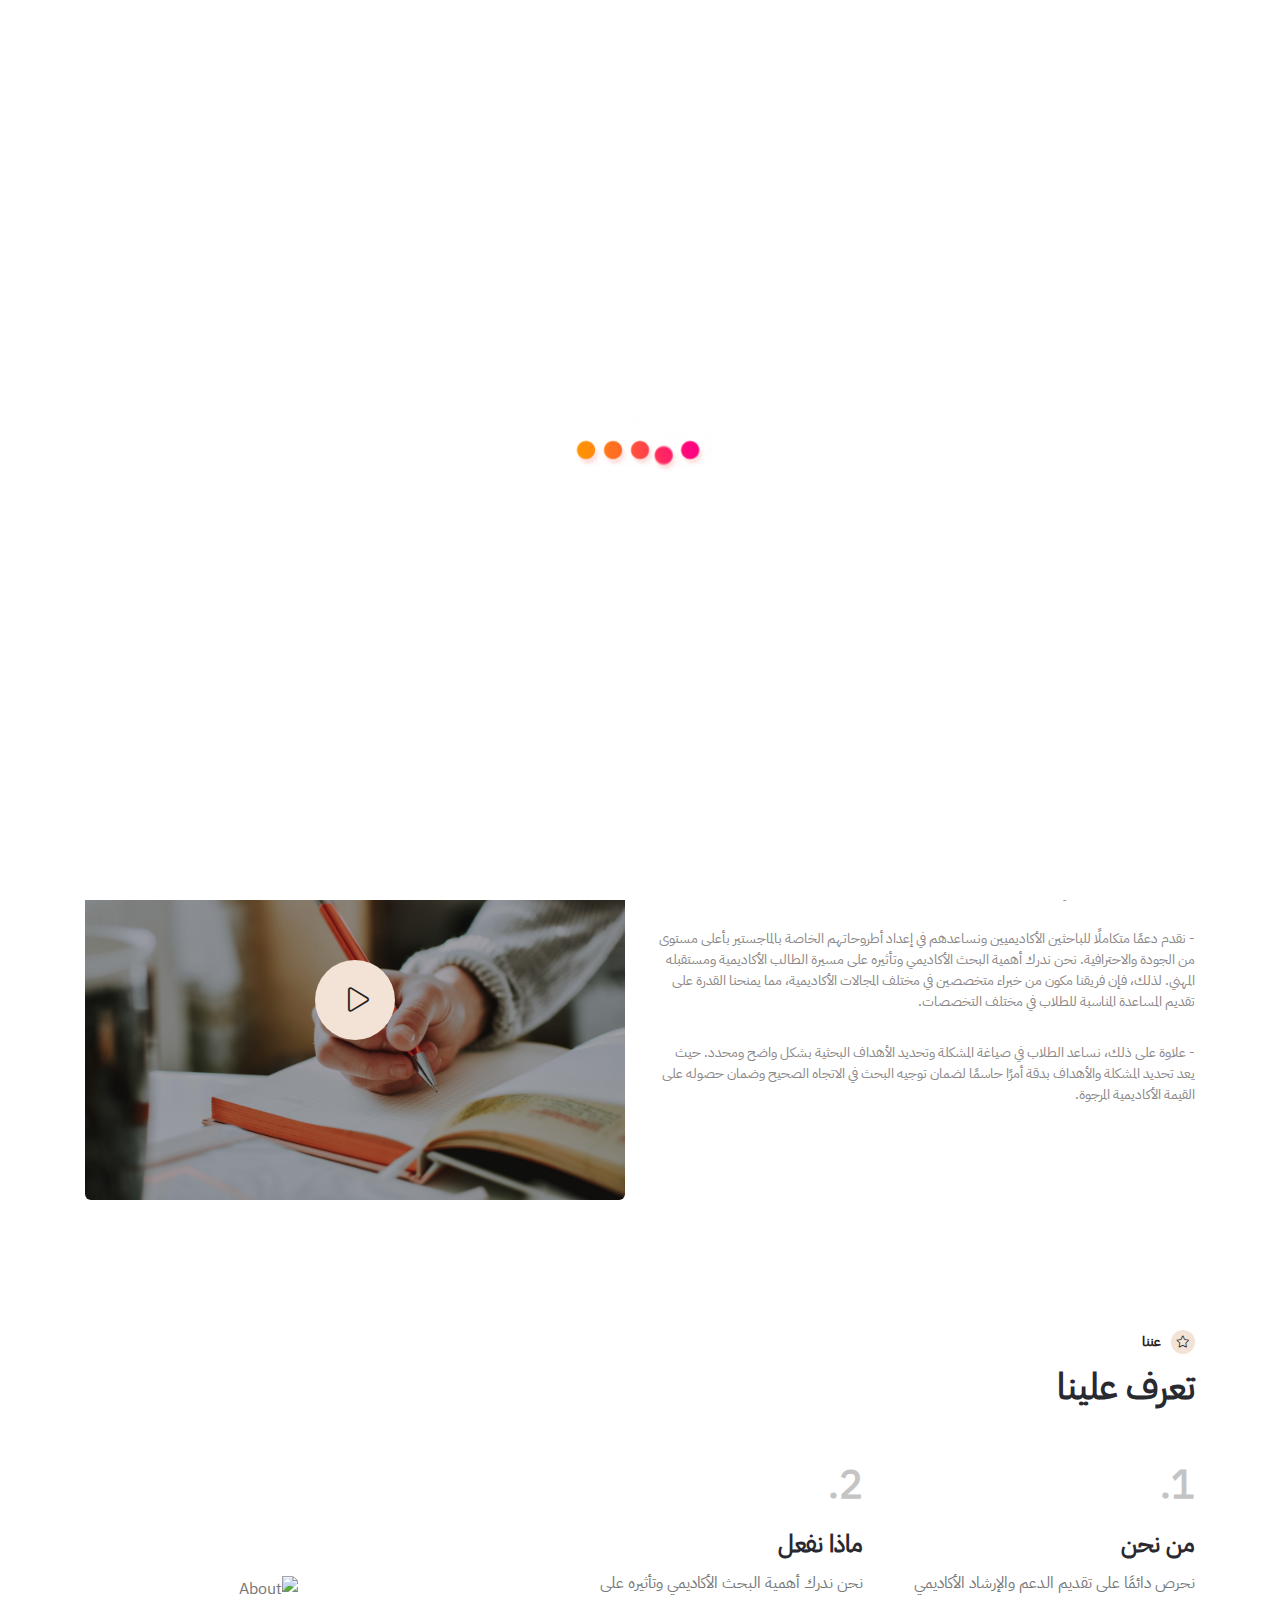
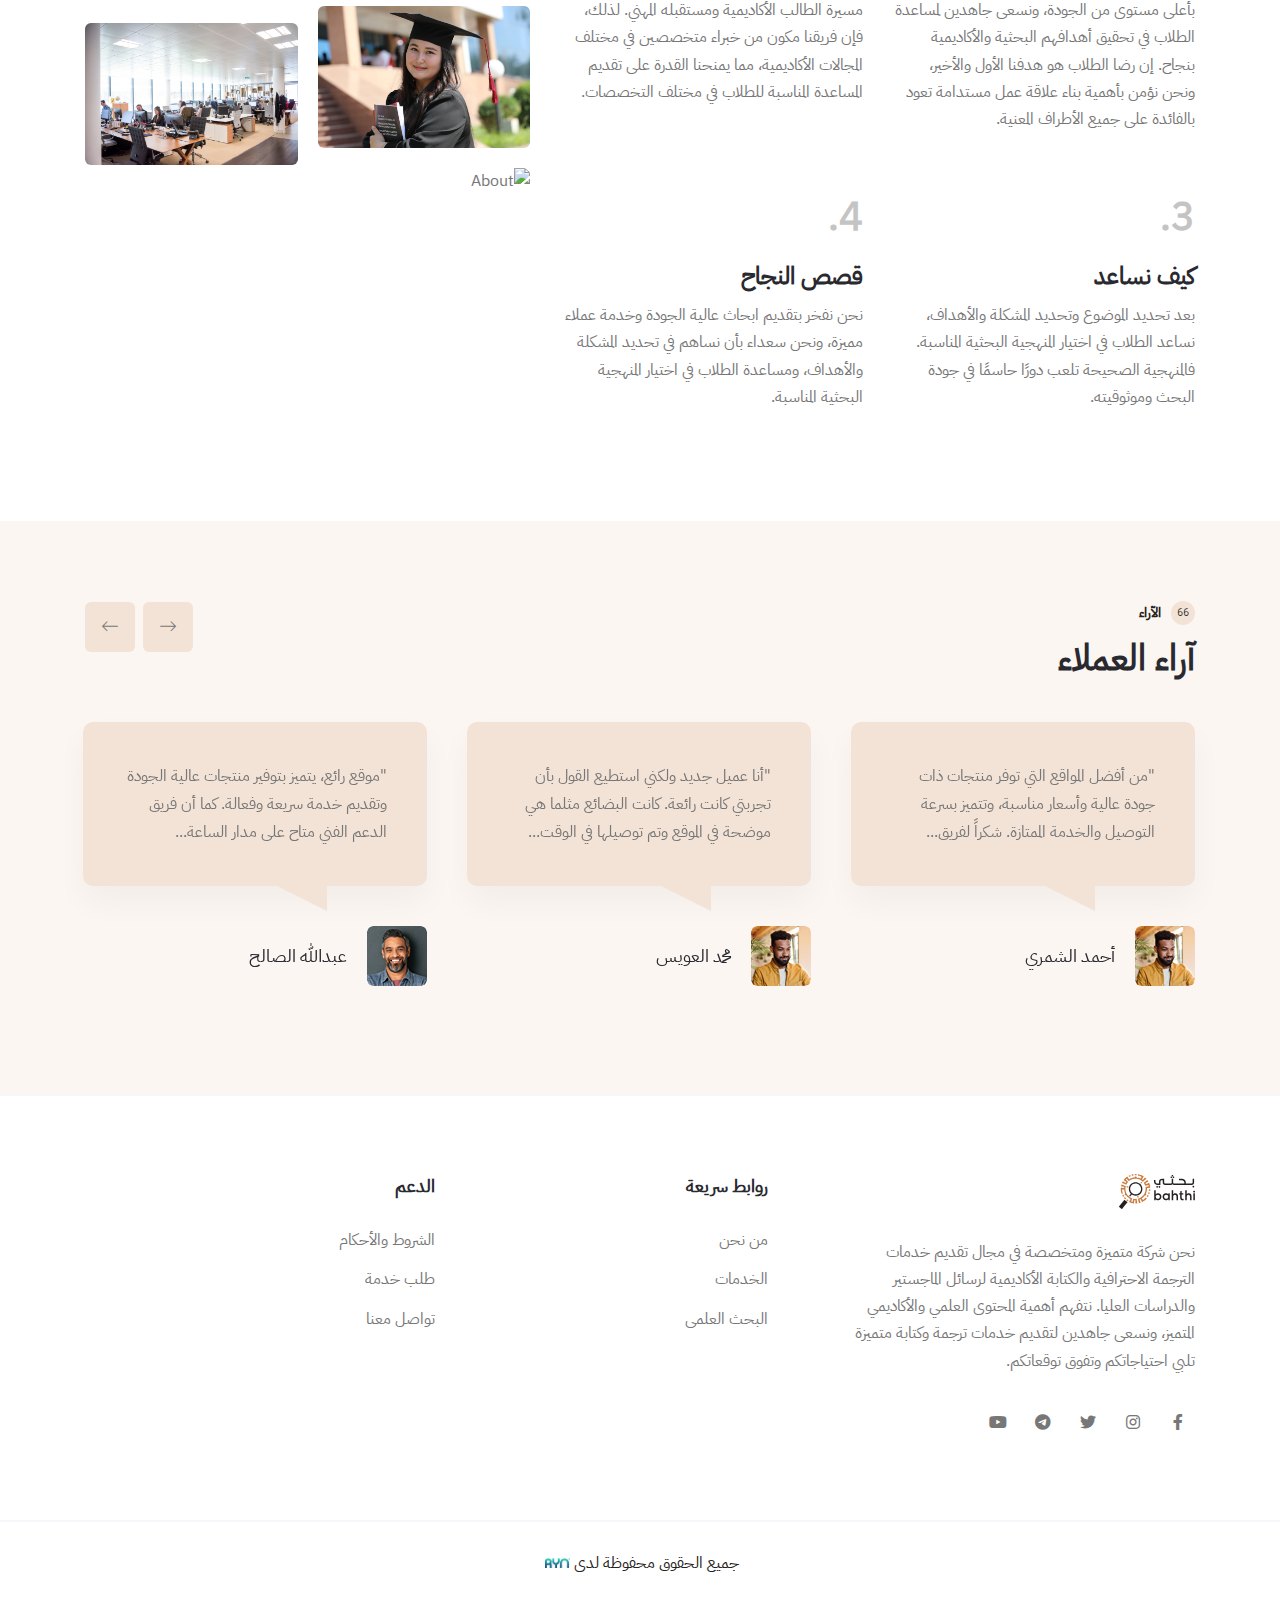
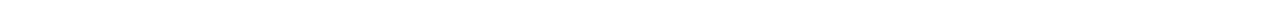
==== commit 410c9edb: "#5656" ====
--- a/index.html
+++ b/index.html
@@ -462,7 +462,7 @@
         window.addEventListener("load", () => {
             setTimeout(() => {
                 loader.classList.add("hide_loader");
-            }, 2500);
+            }, 1500);
         });
     </script>
 </body>
--- a/assets/css/custom.css
+++ b/assets/css/custom.css
@@ -21,10 +21,16 @@
   position: fixed;
   background: #fff;
   z-index: 100;
+  z-index: 99999999999;
   background-image: url(../img/Loader-min.gif);
   background-repeat: no-repeat;
   background-position: center center;
-  background-size: 20%;
+  background-size: 30%;
+}
+@media (max-width: 768px) {
+  #preload {
+    background-size: 60%;
+  }
 }
 
 .hide_loader {
@@ -290,7 +296,7 @@
   height: 64px;
   border-radius: 50%;
   z-index: 5;
-  background-color: #4DCB5B;
+  background-color: #4dcb5b;
   display: flex;
   justify-content: center;
   align-items: center;
@@ -303,7 +309,7 @@
   .whatsappButton {
     left: 10px;
     bottom: 10px;
-    z-index: 100000000000000000;
+    z-index: 99999;
   }
 }
 
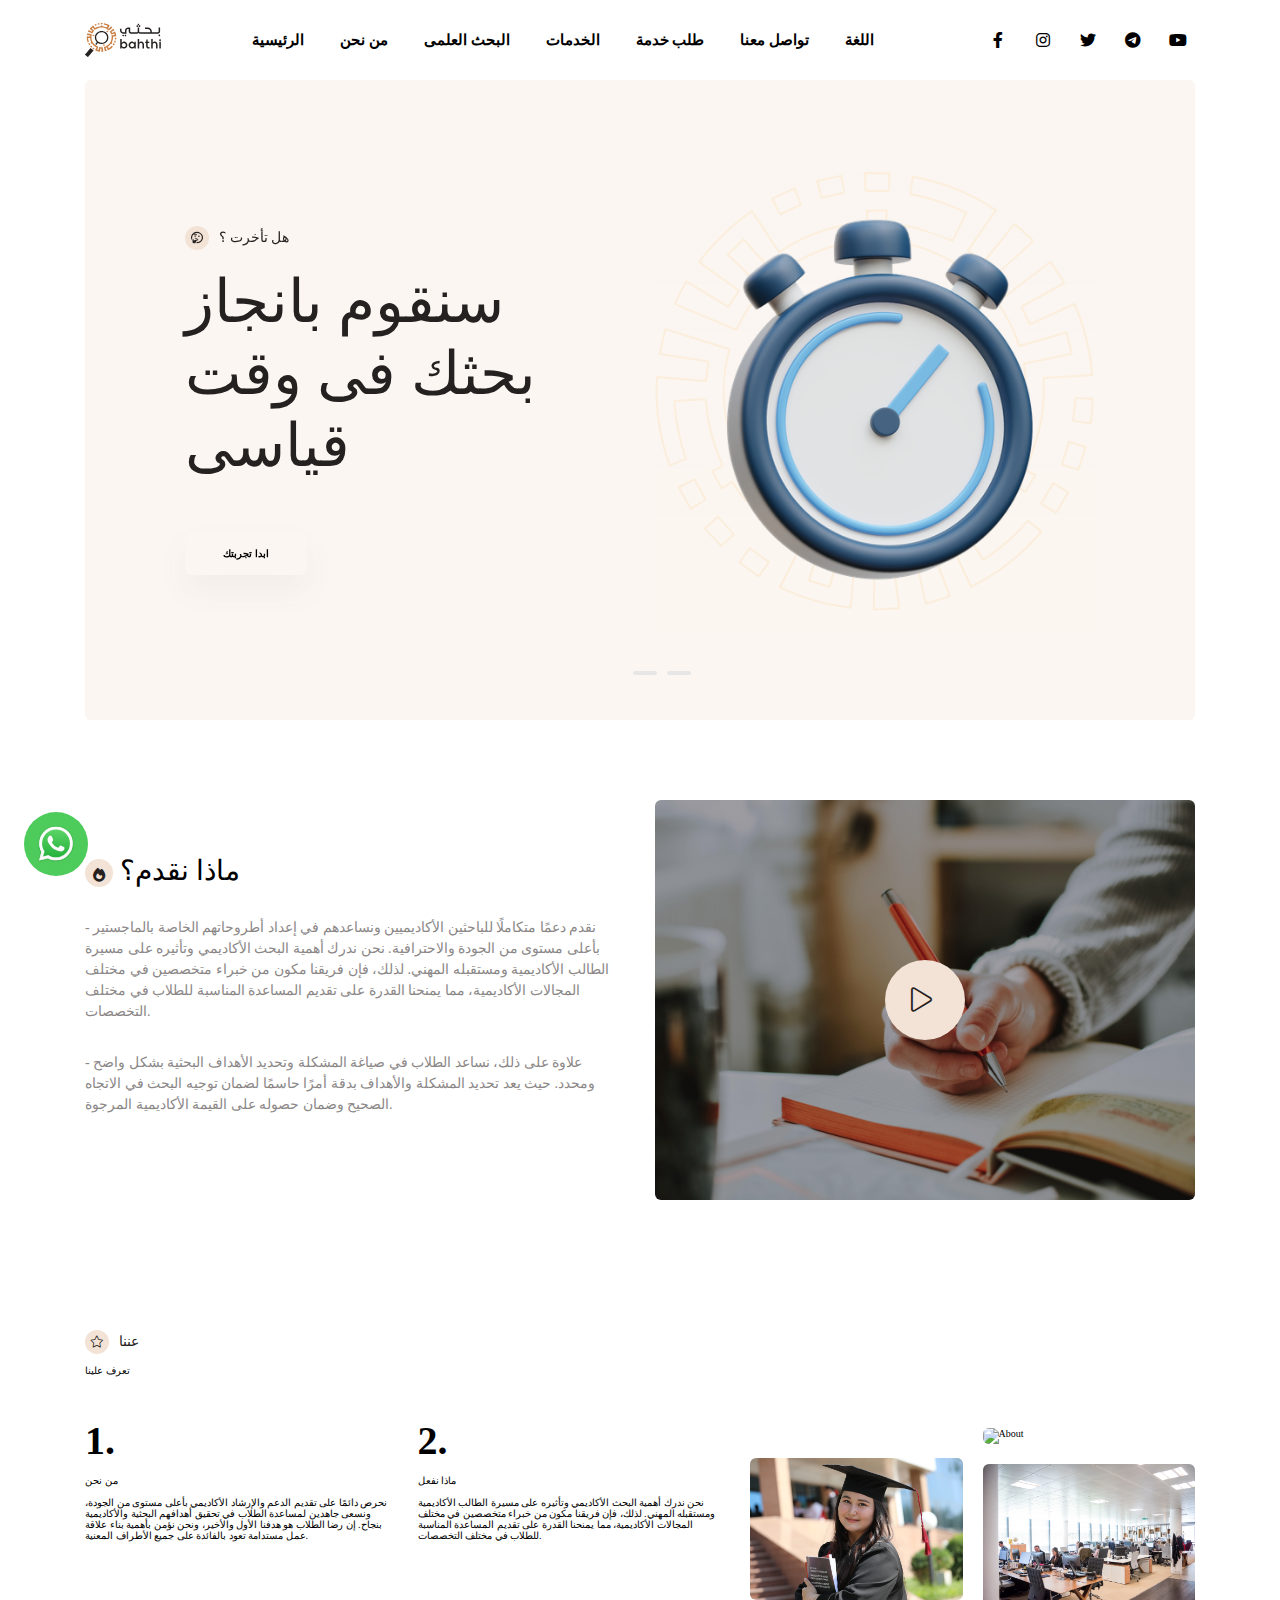
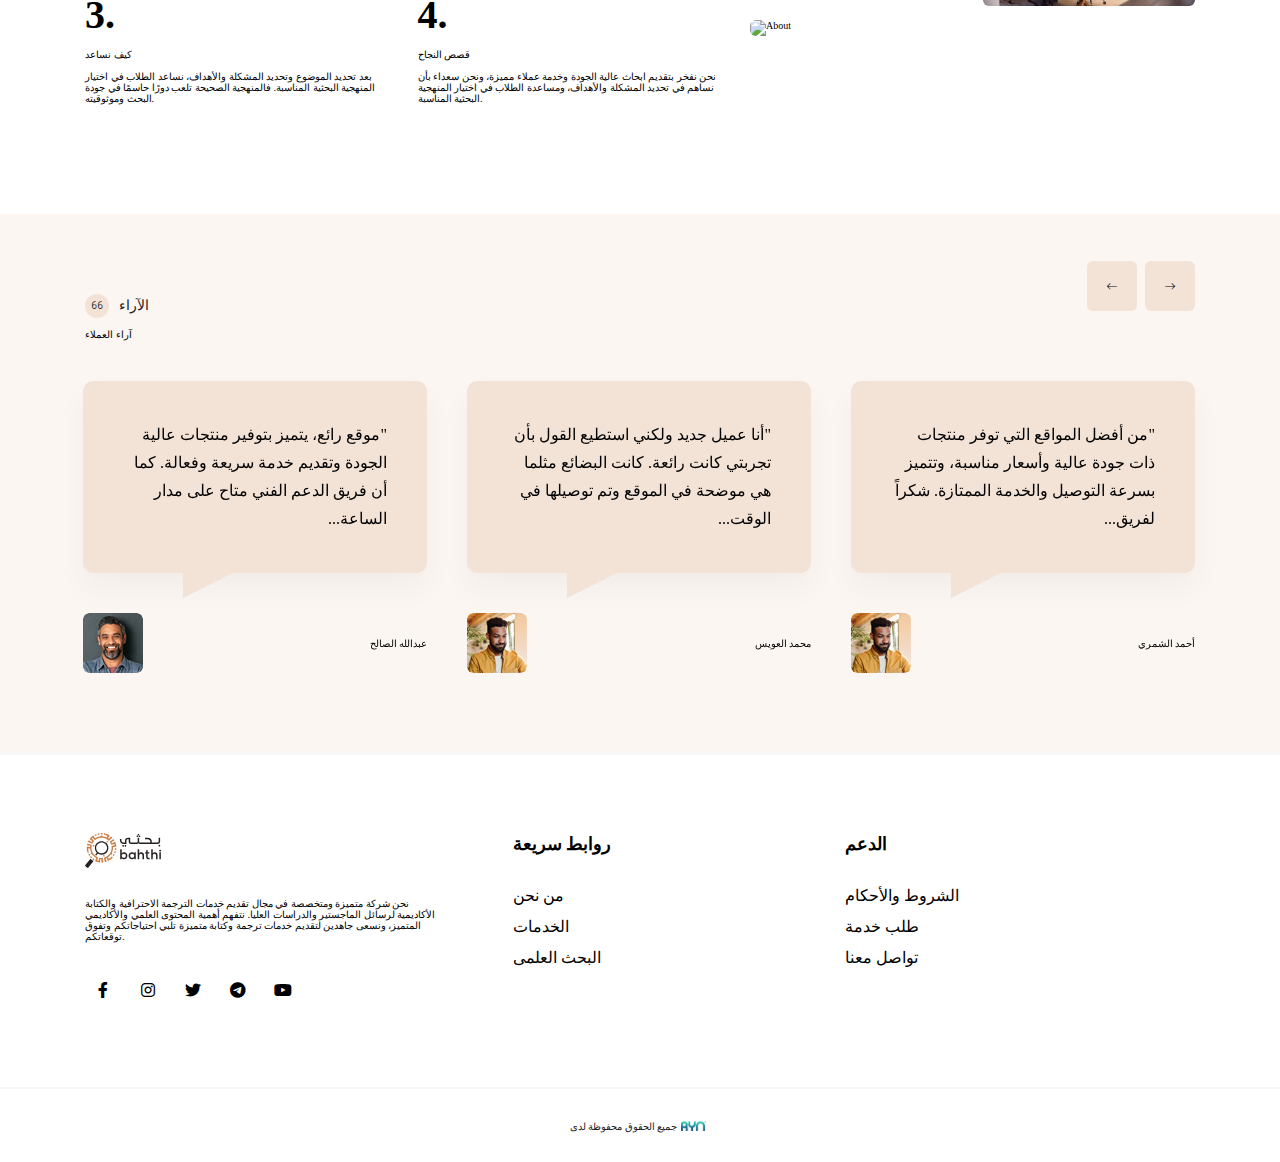
==== commit 0e8078b7: "#515" ====
--- a/index.html
+++ b/index.html
@@ -22,7 +22,7 @@
     <link rel="stylesheet" href="assets/css/vendor/sal.css">
     <link rel="stylesheet" href="assets/css/vendor/jquery.fancybox.min.css">
     <link rel="stylesheet" href="assets/css/vendor/base.css">
-    <link rel="stylesheet" href="assets/css/style.min.css">
+    <link rel="stylesheet" href="assets/css/styleEN.min.css">
     <link rel="stylesheet" href="assets/css/custom.css">
     <!-- fancybox Css -->
     <link href="assets/css/jquery.fancybox.min.css" rel="stylesheet" type="text/css">
@@ -460,9 +460,7 @@
     <script>
         var loader = document.getElementById("preload");
         window.addEventListener("load", () => {
-            setTimeout(() => {
-                loader.classList.add("hide_loader");
-            }, 1500);
+            loader.classList.add("hide_loader");
         });
     </script>
 </body>
--- a/assets/css/styleEN.min.css
+++ b/assets/css/styleEN.min.css
@@ -0,0 +1,17750 @@
+﻿@import "https://fonts.googleapis.com/css2?family=DM+Sans:ital,
+  wght@0,
+  400;0,
+  500;0,
+  700;1,
+  400&family=Poppins:wght@400;500;600;700&display=swap";
+:root {
+  --color-primary: #1126a5;
+  --light-primary: #8c71db;
+  --color-secondary: #010d57;
+  --color-tertiary: #fab8c4;
+  --color-white: #ffffff;
+  --color-dark: #27272e;
+  --color-black: #000000;
+  --color-light: #cbd3d9;
+  --color-lighter: #f6f7fb;
+  --color-lightest: #c4c4c4;
+  --color-chart01: #896ba7;
+  --color-chart02: #badeff;
+  --color-chart03: #e76458;
+  --color-heading: #292930;
+  --color-body: #777777;
+  --color-border-light: #e3e6e9;
+  --color-border-dark: #42424a;
+  --color-gray: #999fae;
+  --color-midgray: #878787;
+  --color-extra01: #999fae;
+  --color-success: #3eb75e;
+  --color-danger: #ff0003;
+  --color-warning: #ff8f3c;
+  --color-info: #1ba2db;
+  --color-facebook: #3b5997;
+  --color-twitter: #1ba1f2;
+  --color-youtube: #ed4141;
+  --color-linkedin: #0077b5;
+  --color-pinterest: #e60022;
+  --color-instagram: #c231a1;
+  --color-vimeo: #00adef;
+  --color-twitch: #6441a3;
+  --color-discord: #7289da;
+  --radius: 6px;
+  --radius-big: 16px;
+  --radius-small: 6px;
+  --border-width: 2px;
+  --border-thin: 1px;
+  --p-light: 300;
+  --p-regular: 400;
+  --p-medium: 500;
+  --p-semi-bold: 600;
+  --p-bold: 700;
+  --p-extra-bold: 800;
+  --p-black: 900;
+  --s-light: 300;
+  --s-regular: 400;
+  --s-medium: 500;
+  --s-bold: 700;
+  --s-black: 900;
+  --shadow-primary: 0px 4px 10px rgba(37, 47, 63, 0.1);
+  --shadow-light: 0 2px 6px 0 rgba(0, 0, 0, 0.05);
+  --shadow-dark: 0 16px 32px 0 rgba(0, 0, 0, 0.04);
+  --transition: 0.3s;
+  --font-primary: "DM Sans", sans-serif;
+  --font-secondary: "DM Sans", sans-serif;
+  --font-awesome: "Font Awesome 5 Pro";
+  --font-size-b1: 16px;
+  --font-size-b2: 14px;
+  --font-size-b3: 12px;
+  --line-height-b1: 1.7;
+  --line-height-b2: 1.65;
+  --line-height-b3: 1.6;
+  --h1: 46px;
+  --h2: 36px;
+  --h3: 28px;
+  --h4: 24px;
+  --h5: 20px;
+  --h6: 18px;
+}
+* {
+  -webkit-box-sizing: border-box;
+  -moz-box-sizing: border-box;
+  box-sizing: border-box;
+}
+article,
+aside,
+details,
+figcaption,
+figure,
+footer,
+header,
+nav,
+section,
+summary {
+  display: block;
+}
+audio,
+canvas,
+video {
+  display: inline-block;
+}
+audio:not([controls]) {
+  display: none;
+  height: 0;
+}
+[hidden] {
+  display: none;
+}
+a {
+  color: var(--color-heading);
+  text-decoration: none;
+  outline: none;
+}
+a:hover,
+a:focus,
+a:active {
+  text-decoration: none;
+  outline: none;
+  color: var(--color-primary);
+}
+a:focus {
+  outline: none;
+}
+address {
+  margin: 0 0 24px;
+}
+abbr[title] {
+  border-bottom: 1px dotted;
+}
+b,
+strong {
+  font-weight: bold;
+}
+mark {
+  background: var(--color-primary);
+  color: #fff;
+}
+code,
+kbd,
+pre,
+samp {
+  font-size: var(--font-size-b3);
+  -webkit-hyphens: none;
+  -moz-hyphens: none;
+  -ms-hyphens: none;
+  hyphens: none;
+  color: var(--color-primary);
+}
+kbd,
+ins {
+  color: #fff;
+}
+pre {
+  font-family: "Courier 10 Pitch", Courier, monospace;
+  font-size: var(--font-size-b3);
+  margin: 10px 0;
+  overflow: auto;
+  padding: 20px;
+  white-space: pre;
+  white-space: pre-wrap;
+  word-wrap: break-word;
+  color: var(--color-body);
+  background: var(--color-lighter);
+}
+small {
+  font-size: smaller;
+}
+sub,
+sup {
+  font-size: 75%;
+  line-height: 0;
+  position: relative;
+  vertical-align: baseline;
+}
+sup {
+  top: -0.5em;
+}
+sub {
+  bottom: -0.25em;
+}
+dl {
+  margin-top: 0;
+  margin-bottom: 10px;
+}
+dd {
+  margin: 0 15px 15px;
+}
+dt {
+  font-weight: bold;
+  color: var(--color-heading);
+}
+menu,
+ol,
+ul {
+  margin: 16px 0;
+  padding: 0 0 0 40px;
+}
+nav ul,
+nav ol {
+  list-style: none;
+  list-style-image: none;
+}
+li > ul,
+li > ol {
+  margin: 0;
+}
+ol ul {
+  margin-bottom: 0;
+}
+img {
+  -ms-interpolation-mode: bicubic;
+  border: 0;
+  vertical-align: middle;
+  max-width: 100%;
+  height: auto;
+}
+svg:not(:root) {
+  overflow: hidden;
+}
+figure {
+  margin: 0;
+}
+form {
+  margin: 0;
+}
+fieldset {
+  border: 1px solid var(--color-border);
+  margin: 0 2px;
+  min-width: inherit;
+  padding: 0.35em 0.625em 0.75em;
+}
+legend {
+  border: 0;
+  padding: 0;
+  white-space: normal;
+}
+button,
+input,
+select,
+textarea {
+  font-size: 100%;
+  margin: 0;
+  max-width: 100%;
+  vertical-align: baseline;
+}
+button,
+input {
+  line-height: normal;
+}
+button,
+html input[type="button"],
+input[type="reset"],
+input[type="submit"] {
+  -webkit-appearance: button;
+  -moz-appearance: button;
+  appearance: button;
+  cursor: pointer;
+}
+button[disabled],
+input[disabled] {
+  cursor: default;
+}
+input[type="checkbox"],
+input[type="radio"] {
+  padding: 0;
+}
+input[type="search"] {
+  -webkit-appearance: textfield;
+  -moz-appearance: textfield;
+  appearance: textfield;
+  appearance: textfield;
+  padding-right: 2px;
+  width: 270px;
+  cursor: text;
+}
+input[type="search"]::-webkit-search-decoration {
+  -webkit-appearance: none;
+  appearance: none;
+}
+button::-moz-focus-inner,
+input::-moz-focus-inner {
+  border: 0;
+  padding: 0;
+}
+textarea {
+  overflow: auto;
+  vertical-align: top;
+}
+caption,
+th,
+td {
+  font-weight: normal;
+}
+th {
+  font-weight: 500;
+  text-transform: uppercase;
+}
+td,
+.wp-block-calendar tfoot td {
+  border: 1px solid var(--color-border);
+  padding: 7px 10px;
+}
+del {
+  color: #656973;
+}
+ins {
+  background: rgba(255, 47, 47, 0.4);
+  text-decoration: none;
+}
+hr {
+  background-size: 4px 4px;
+  border: 0;
+  height: 1px;
+  margin: 0 0 24px;
+}
+table a,
+table a:link,
+table a:visited {
+  text-decoration: underline;
+}
+dt {
+  font-weight: bold;
+  margin-bottom: 10px;
+}
+dd {
+  margin: 0 15px 15px;
+}
+caption {
+  caption-side: top;
+}
+kbd {
+  background: var(--heading-color);
+}
+dfn,
+cite,
+em {
+  font-style: italic;
+}
+blockquote,
+q {
+  -webkit-hyphens: none;
+  -moz-hyphens: none;
+  -ms-hyphens: none;
+  hyphens: none;
+  quotes: none;
+}
+blockquote:before,
+blockquote:after,
+q:before,
+q:after {
+  content: "";
+  content: none;
+}
+blockquote {
+  font-size: var(--font-size-b1);
+  font-style: italic;
+  font-weight: var(--p-light);
+  margin: 24px 40px;
+}
+blockquote blockquote {
+  margin-right: 0;
+}
+blockquote cite,
+blockquote small {
+  font-size: var(--font-size-b3);
+  font-weight: normal;
+}
+blockquote strong,
+blockquote b {
+  font-weight: 700;
+}
+* {
+  box-sizing: border-box;
+}
+html {
+  overflow: hidden;
+  overflow-y: auto;
+  margin: 0;
+  padding: 0;
+  font-size: 10px;
+}
+@media only screen and (min-width: 992px) {
+  body.overflow-visible {
+    overflow: visible;
+    overflow-y: visible;
+  }
+}
+body {
+  font-size: var(--font-size-b1);
+  line-height: var(--line-height-b1);
+  -webkit-font-smoothing: antialiased;
+  -moz-osx-font-smoothing: grayscale;
+  font-family: var(--font-primary);
+  color: var(--color-body);
+  font-weight: var(--p-regular);
+  overflow: hidden;
+  overflow-y: auto;
+}
+h1,
+h2,
+h3,
+h4,
+h5,
+h6,
+.h1,
+.h2,
+.h3,
+.h4,
+.h5,
+.h6,
+address,
+p,
+pre,
+blockquote,
+menu,
+ol,
+ul,
+table,
+hr {
+  margin: 0;
+  margin-bottom: 30px;
+}
+h1,
+h2,
+h3,
+h4,
+h5,
+h6,
+.h1,
+.h2,
+.h3,
+.h4,
+.h5,
+.h6 {
+  word-break: break-word;
+  font-family: var(--font-secondary);
+  line-height: 1.3;
+  color: var(--color-heading);
+}
+h1,
+.h1 {
+  font-size: var(--h1);
+}
+h2,
+.h2 {
+  font-size: var(--h2);
+}
+h3,
+.h3 {
+  font-size: var(--h3);
+}
+h4,
+.h4 {
+  font-size: var(--h4);
+}
+h5,
+.h5 {
+  font-size: var(--h5);
+}
+h6,
+.h6 {
+  font-size: var(--h6);
+}
+h1 a,
+h2 a,
+h3 a,
+h4 a,
+h5 a,
+h6 a,
+.h1 a,
+.h2 a,
+.h3 a,
+.h4 a,
+.h5 a,
+.h6 a {
+  color: inherit;
+}
+@media only screen and (min-width: 768px) and (max-width: 991px) {
+  h1,
+  .h1 {
+    font-size: 40px;
+  }
+  h2,
+  .h2 {
+    font-size: 30px;
+  }
+  h3,
+  .h3 {
+    font-size: 26px;
+  }
+  h4,
+  .h4 {
+    font-size: 22px;
+  }
+}
+@media only screen and (max-width: 767px) {
+  h1,
+  .h1 {
+    font-size: 34px;
+  }
+  h2,
+  .h2 {
+    font-size: 26px;
+  }
+  h3,
+  .h3 {
+    font-size: 24px;
+  }
+  h4,
+  .h4 {
+    font-size: 20px;
+  }
+}
+h1,
+.h1,
+h2,
+.h2,
+h3,
+.h3 {
+  font-weight: var(--s-bold);
+}
+h4,
+.h4,
+h5,
+.h5 {
+  font-weight: var(--s-bold);
+}
+h6,
+.h6 {
+  font-weight: var(--s-medium);
+}
+h1.b1,
+h2.b1,
+h3.b1,
+h4.b1,
+h5.b1,
+h6.b1 {
+  font-size: var(--font-size-b1);
+  line-height: var(--line-height-b1);
+}
+h1.b2,
+h2.b2,
+h3.b2,
+h4.b2,
+h5.b2,
+h6.b2 {
+  font-size: var(--font-size-b2);
+  line-height: var(--line-height-b2);
+}
+h1.b3,
+h2.b3,
+h3.b3,
+h4.b3,
+h5.b3,
+h6.b3 {
+  font-size: var(--font-size-b3);
+  line-height: var(--line-height-b3);
+}
+p {
+  font-size: var(--font-size-b1);
+  line-height: var(--line-height-b1);
+  font-weight: var(--p-regular);
+  color: var(--color-body);
+  margin: 0 0 30px;
+}
+p.has-large-font-size {
+  line-height: 1.5;
+  font-size: 36px;
+}
+p.has-medium-font-size {
+  font-size: 24px;
+  line-height: 36px;
+}
+p.has-small-font-size {
+  font-size: 13px;
+}
+p.has-very-light-gray-color {
+  color: var(--color-white);
+}
+p.has-background {
+  padding: 20px 30px;
+}
+p.b1 {
+  font-size: var(--font-size-b1);
+  line-height: var(--line-height-b1);
+}
+p.b2 {
+  font-size: var(--font-size-b2);
+  line-height: var(--line-height-b2);
+}
+p.b3 {
+  font-size: var(--font-size-b3);
+  line-height: var(--line-height-b3);
+}
+p:last-child {
+  margin-bottom: 0;
+}
+.b1 {
+  font-size: var(--font-size-b1);
+  line-height: var(--line-height-b1);
+}
+.b2 {
+  font-size: var(--font-size-b2);
+  line-height: var(--line-height-b2);
+}
+.b3 {
+  font-size: var(--font-size-b3);
+  line-height: var(--line-height-b3);
+}
+table {
+  border-collapse: collapse;
+  border-spacing: 0;
+  margin: 0 0 20px;
+  width: 100%;
+}
+table a,
+table a:link,
+table a:visited {
+  text-decoration: none;
+}
+cite,
+.wp-block-pullquote cite,
+.wp-block-pullquote.is-style-solid-color blockquote cite,
+.wp-block-quote cite {
+  color: var(--heading-color);
+}
+var {
+  font-family: "Courier 10 Pitch", Courier, monospace;
+}
+ul,
+ol {
+  padding-left: 18px;
+}
+ul {
+  list-style: square;
+  margin-bottom: 30px;
+  padding-left: 20px;
+}
+ul.liststyle.bullet li {
+  font-size: 18px;
+  line-height: 30px;
+  color: var(--color-body);
+  position: relative;
+  padding-left: 30px;
+}
+@media only screen and (max-width: 767px) {
+  ul.liststyle.bullet li {
+    padding-left: 19px;
+  }
+}
+ul.liststyle.bullet li::before {
+  position: absolute;
+  content: "";
+  width: 6px;
+  height: 6px;
+  border-radius: 100%;
+  background: var(--color-body);
+  left: 0;
+  top: 10px;
+}
+ul.liststyle.bullet li + li {
+  margin-top: 8px;
+}
+ul li {
+  font-size: var(--font-size-b1);
+  line-height: var(--line-height-b1);
+  margin-top: 8px;
+  margin-bottom: 8px;
+  color: var(--color-body);
+  font-family: var(--font-secondary);
+}
+ul li a {
+  text-decoration: none;
+  color: var(--color-heading);
+}
+ul li a:hover {
+  color: var(--color-primary);
+}
+ul li::marker {
+  color: var(--color-body);
+}
+ul ul {
+  margin-bottom: 0;
+}
+ol {
+  margin-bottom: 30px;
+}
+ol li {
+  font-size: var(--font-size-b1);
+  line-height: var(--line-height-b1);
+  color: var(--color-body);
+  margin-top: 8px;
+  margin-bottom: 8px;
+}
+ol li a {
+  color: var(--heading-color);
+  text-decoration: none;
+}
+ol li a:hover {
+  color: var(--color-primary);
+}
+ol ul {
+  padding-left: 30px;
+}
+.post-scale,
+.radius {
+  border-radius: var(--radius);
+}
+.copyright-default .quick-link,
+.comment-list ul.children,
+.comment-list,
+.axil-dashboard-address ul,
+.single-product-content .inner .product-variation .variable-items-wrapper,
+.single-product-content .inner .product-meta,
+.axil-shop-sidebar .toggle-list ul,
+.color-variant,
+.axil-product .cart-action,
+.cart-dropdown .cart-item-list,
+.mainmenu,
+.axil-mainmenu.aside-category-menu
+  .header-department
+  .department-megamenu
+  .department-submenu
+  ul,
+.axil-mainmenu.aside-category-menu
+  .header-department
+  .department-nav-menu
+  .nav-menu-list,
+.header-action > ul > li,
+.header-top-link .quick-link,
+.social-share,
+.main-slider-style-1 .shape-group li,
+.main-slider-content .item-rating .thumb ul li {
+  padding: 0;
+  margin: 0;
+  list-style: none;
+}
+.liststyle {
+  padding: 0;
+  margin: 0;
+  list-style: none;
+}
+.widget_rss ul li a,
+.tagcloud a,
+.comment-list .comment .reply-edit a.comment-reply-link,
+.axil-post-meta .post-meta-content .author-title a,
+.content-blog.format-quote .inner .content blockquote .title a,
+.content-blog .content .title a,
+.cart-dropdown .cart-header .cart-close,
+.header-search-modal .card-close,
+.header-action .my-account .my-account-dropdown,
+.pv-single-demo .title,
+.arrow-both-side-4 .slide-arrow,
+.arrow-both-side-3 .slide-arrow,
+.arrow-both-side-2 .slide-arrow,
+.arrow-both-side .slide-arrow,
+.arrow-between-side .slide-arrow,
+input[type="submit"],
+.form-group textarea,
+.form-group input,
+#scrollUp,
+ul li a,
+ol li a {
+  transition: var(--transition);
+}
+.bg_image,
+.bgImagePosition {
+  background-repeat: no-repeat;
+  background-size: cover;
+  background-position: center center;
+}
+.post-scale {
+  overflow: hidden;
+}
+.post-scale img {
+  transition: 0.5s;
+}
+.post-scale:hover img {
+  transform: scale(1.1);
+}
+@keyframes signalanimation {
+  0% {
+    opacity: 1;
+  }
+  100% {
+    opacity: 0;
+  }
+}
+@keyframes customOne {
+  from {
+    transform: scale(1);
+  }
+  50% {
+    transform: scale(0.9);
+  }
+  to {
+    transform: scale(1);
+  }
+}
+@keyframes customTwo {
+  0% {
+    transform: translate(0px, 0px);
+  }
+  50% {
+    transform: translate(100px, 0px);
+  }
+  100% {
+    transform: translate(50px, 50px);
+  }
+}
+.customOne {
+  animation: customOne 2s infinite;
+}
+@keyframes pulse {
+  0% {
+    box-shadow: 0 0 0 0 var(--color-primary);
+  }
+  70% {
+    box-shadow: 0 0 0 20px rgba(255, 255, 255, 0);
+  }
+  100% {
+    box-shadow: 0 0 0 0 rgba(255, 255, 255, 0);
+  }
+}
+@-webkit-keyframes headerSlideDown {
+  0% {
+    transform: translateY(-100px);
+  }
+  to {
+    transform: translateY(0);
+  }
+}
+@keyframes headerSlideDown {
+  0% {
+    transform: translateY(-100px);
+  }
+  to {
+    transform: translateY(0);
+  }
+}
+@-webkit-keyframes slideFadeInUp {
+  from {
+    opacity: 0;
+    -webkit-transform: translate3d(0, 20%, 0);
+    transform: translate3d(0, 20%, 0);
+  }
+  to {
+    opacity: 1;
+    -webkit-transform: none;
+    transform: none;
+  }
+}
+@keyframes slideFadeInUp {
+  from {
+    opacity: 0;
+    -webkit-transform: translate3d(0, 20%, 0);
+    transform: translate3d(0, 20%, 0);
+  }
+  to {
+    opacity: 1;
+    -webkit-transform: none;
+    transform: none;
+  }
+}
+.slideFadeInUp {
+  -webkit-animation-name: slideFadeInUp;
+  animation-name: slideFadeInUp;
+}
+@-webkit-keyframes moveVertical {
+  to {
+    opacity: 1;
+    -webkit-transform: translateY(0);
+  }
+}
+@keyframes moveVertical {
+  to {
+    opacity: 1;
+    -webkit-transform: translateY(0);
+    transform: translateY(0);
+  }
+}
+@keyframes scrollDown {
+  0% {
+    opacity: 0;
+  }
+  10% {
+    transform: translateY(0);
+    opacity: 1;
+  }
+  100% {
+    transform: translateY(10px);
+    opacity: 0;
+  }
+}
+@keyframes btnIconSlide {
+  0% {
+    transform: translateY(0);
+  }
+  40% {
+    transform: translateY(-5px);
+    opacity: 0;
+  }
+  80% {
+    transform: translateY(5px);
+    opacity: 0;
+  }
+  100% {
+    transform: translateY(0);
+    opacity: 1;
+  }
+}
+@keyframes prevNavSlide {
+  0% {
+    transform: translateX(0);
+  }
+  40% {
+    transform: translateX(-5px);
+    opacity: 0;
+  }
+  80% {
+    transform: translateX(5px);
+    opacity: 0;
+  }
+  100% {
+    transform: translateX(0);
+    opacity: 1;
+  }
+}
+@keyframes nextNavSlide {
+  0% {
+    transform: translateX(0);
+  }
+  40% {
+    transform: translateX(5px);
+    opacity: 0;
+  }
+  80% {
+    transform: translateX(-5px);
+    opacity: 0;
+  }
+  100% {
+    transform: translateX(0);
+    opacity: 1;
+  }
+}
+.clearfix:before,
+.clearfix:after {
+  content: " ";
+  display: table;
+}
+.clearfix:after {
+  clear: both;
+}
+.fix {
+  overflow: hidden;
+}
+.slick-initialized .slick-slide {
+  margin-bottom: -10px;
+}
+.bg-color-primary {
+  background: var(--color-primary);
+}
+.bg-color-secondary {
+  background: var(--color-secondary);
+}
+.bg-color-tertiary {
+  background: var(--color-tertiary);
+}
+.bg-color-grey {
+  background: #f0f2f5;
+}
+.bg-color-white {
+  background: #fff;
+}
+.bg-color-dark {
+  background: var(--color-dark);
+}
+.bg-color-lighter {
+  background: var(--color-lighter);
+}
+.bg_image--1 {
+  background-image: url(../images/bg/bg-image-1.jpg);
+}
+.bg_image--2 {
+  background-image: url(../images/bg/bg-image-2.jpg);
+}
+.bg_image--3 {
+  background-image: url(../images/bg/bg-image-3.jpg);
+}
+.bg_image--4 {
+  background-image: url(../images/bg/bg-image-4.jpg);
+}
+.bg_image--5 {
+  background-image: url(../images/bg/bg-image-5.jpg);
+}
+.bg_image--6 {
+  background-image: url(../images/bg/bg-image-6.jpg);
+}
+.bg_image--7 {
+  background-image: url(../images/bg/bg-image-7.jpg);
+}
+.bg_image--8 {
+  background-image: url(../images/bg/bg-image-8.jpg);
+}
+.bg_image--9 {
+  background-image: url(../images/bg/bg-image-9.jpg);
+}
+.bg_image--10 {
+  background-image: url(../images/bg/bg-image-10.jpg);
+}
+.bg_image--11 {
+  background-image: url(../images/bg/bg-image-11.jpg);
+}
+.bg_image--12 {
+  background-image: url(../images/bg/bg-image-12.jpg);
+}
+.bg_image--13 {
+  background-image: url(../images/bg/bg-image-13.jpg);
+}
+.bg_image--14 {
+  background-image: url(../images/bg/bg-image-14.jpg);
+}
+.bg_image--15 {
+  background-image: url(../images/bg/bg-image-15.jpg);
+}
+.bg_image--16 {
+  background-image: url(../images/bg/bg-image-16.jpg);
+}
+.bg_image--17 {
+  background-image: url(../images/bg/bg-image-17.jpg);
+}
+.bg_image--18 {
+  background-image: url(../images/bg/bg-image-18.jpg);
+}
+.bg_image--19 {
+  background-image: url(../images/bg/bg-image-19.jpg);
+}
+.bg_image--20 {
+  background-image: url(../images/bg/bg-image-20.jpg);
+}
+.fullscreen {
+  min-height: 100vh;
+  width: 100%;
+}
+.flex-center {
+  display: flex;
+  align-items: center;
+}
+.require {
+  color: var(--color-chart03);
+}
+.container,
+.container-fluid,
+.container-lg,
+.container-md,
+.container-sm,
+.container-xl,
+.container-xxl {
+  padding-left: 15px;
+  padding-right: 15px;
+}
+.row {
+  margin-right: -15px;
+  margin-left: -15px;
+}
+.row > [class*="col"] {
+  padding-left: 15px;
+  padding-right: 15px;
+}
+.row--0 {
+  margin-left: 0px;
+  margin-right: 0px;
+}
+.row--0 > [class*="col"] {
+  padding-left: 0px;
+  padding-right: 0px;
+}
+.row--5 {
+  margin-left: -5px;
+  margin-right: -5px;
+}
+.row--5 > [class*="col"] {
+  padding-left: 5px;
+  padding-right: 5px;
+}
+.row--10 {
+  margin-left: -10px;
+  margin-right: -10px;
+}
+.row--10 > [class*="col"] {
+  padding-left: 10px;
+  padding-right: 10px;
+}
+.row--20 {
+  margin-left: -20px;
+  margin-right: -20px;
+}
+@media only screen and (min-width: 1200px) and (max-width: 1599px) {
+  .row--20 {
+    margin-left: -15px;
+    margin-right: -15px;
+  }
+}
+@media only screen and (min-width: 992px) and (max-width: 1199px) {
+  .row--20 {
+    margin-left: -15px;
+    margin-right: -15px;
+  }
+}
+@media only screen and (min-width: 768px) and (max-width: 991px) {
+  .row--20 {
+    margin-left: -15px;
+    margin-right: -15px;
+  }
+}
+@media only screen and (max-width: 767px) {
+  .row--20 {
+    margin-left: -15px !important;
+    margin-right: -15px !important;
+  }
+}
+.row--20 > [class*="col"],
+.row--20 > [class*="col-"] {
+  padding-left: 20px;
+  padding-right: 20px;
+}
+@media only screen and (min-width: 1200px) and (max-width: 1599px) {
+  .row--20 > [class*="col"],
+  .row--20 > [class*="col-"] {
+    padding-left: 15px;
+    padding-right: 15px;
+  }
+}
+@media only screen and (min-width: 992px) and (max-width: 1199px) {
+  .row--20 > [class*="col"],
+  .row--20 > [class*="col-"] {
+    padding-left: 15px;
+    padding-right: 15px;
+  }
+}
+@media only screen and (min-width: 768px) and (max-width: 991px) {
+  .row--20 > [class*="col"],
+  .row--20 > [class*="col-"] {
+    padding-left: 15px !important;
+    padding-right: 15px !important;
+  }
+}
+@media only screen and (max-width: 767px) {
+  .row--20 > [class*="col"],
+  .row--20 > [class*="col-"] {
+    padding-left: 15px !important;
+    padding-right: 15px !important;
+  }
+}
+.row--25 {
+  margin-left: -25px;
+  margin-right: -25px;
+}
+@media only screen and (min-width: 1200px) and (max-width: 1599px) {
+  .row--25 {
+    margin-left: -15px;
+    margin-right: -15px;
+  }
+}
+@media only screen and (min-width: 992px) and (max-width: 1199px) {
+  .row--25 {
+    margin-left: -15px;
+    margin-right: -15px;
+  }
+}
+@media only screen and (min-width: 768px) and (max-width: 991px) {
+  .row--25 {
+    margin-left: -15px;
+    margin-right: -15px;
+  }
+}
+@media only screen and (max-width: 767px) {
+  .row--25 {
+    margin-left: -15px !important;
+    margin-right: -15px !important;
+  }
+}
+.row--25 > [class*="col"],
+.row--25 > [class*="col-"] {
+  padding-left: 25px;
+  padding-right: 25px;
+}
+@media only screen and (min-width: 1200px) and (max-width: 1599px) {
+  .row--25 > [class*="col"],
+  .row--25 > [class*="col-"] {
+    padding-left: 15px;
+    padding-right: 15px;
+  }
+}
+@media only screen and (min-width: 992px) and (max-width: 1199px) {
+  .row--25 > [class*="col"],
+  .row--25 > [class*="col-"] {
+    padding-left: 15px;
+    padding-right: 15px;
+  }
+}
+@media only screen and (min-width: 768px) and (max-width: 991px) {
+  .row--25 > [class*="col"],
+  .row--25 > [class*="col-"] {
+    padding-left: 15px !important;
+    padding-right: 15px !important;
+  }
+}
+@media only screen and (max-width: 767px) {
+  .row--25 > [class*="col"],
+  .row--25 > [class*="col-"] {
+    padding-left: 15px !important;
+    padding-right: 15px !important;
+  }
+}
+.row--30 {
+  margin-left: -30px;
+  margin-right: -30px;
+}
+@media only screen and (min-width: 1200px) and (max-width: 1599px) {
+  .row--30 {
+    margin-left: -15px;
+    margin-right: -15px;
+  }
+}
+@media only screen and (min-width: 992px) and (max-width: 1199px) {
+  .row--30 {
+    margin-left: -15px;
+    margin-right: -15px;
+  }
+}
+@media only screen and (min-width: 768px) and (max-width: 991px) {
+  .row--30 {
+    margin-left: -15px;
+    margin-right: -15px;
+  }
+}
+@media only screen and (max-width: 767px) {
+  .row--30 {
+    margin-left: -15px !important;
+    margin-right: -15px !important;
+  }
+}
+.row--30 > [class*="col"],
+.row--30 > [class*="col-"] {
+  padding-left: 30px;
+  padding-right: 30px;
+}
+@media only screen and (min-width: 1200px) and (max-width: 1599px) {
+  .row--30 > [class*="col"],
+  .row--30 > [class*="col-"] {
+    padding-left: 15px;
+    padding-right: 15px;
+  }
+}
+@media only screen and (min-width: 992px) and (max-width: 1199px) {
+  .row--30 > [class*="col"],
+  .row--30 > [class*="col-"] {
+    padding-left: 15px;
+    padding-right: 15px;
+  }
+}
+@media only screen and (min-width: 768px) and (max-width: 991px) {
+  .row--30 > [class*="col"],
+  .row--30 > [class*="col-"] {
+    padding-left: 15px !important;
+    padding-right: 15px !important;
+  }
+}
+@media only screen and (max-width: 767px) {
+  .row--30 > [class*="col"],
+  .row--30 > [class*="col-"] {
+    padding-left: 15px !important;
+    padding-right: 15px !important;
+  }
+}
+.row--45 {
+  margin-left: -45px;
+  margin-right: -45px;
+}
+@media only screen and (min-width: 1200px) and (max-width: 1599px) {
+  .row--45 {
+    margin-left: -15px;
+    margin-right: -15px;
+  }
+}
+@media only screen and (min-width: 992px) and (max-width: 1199px) {
+  .row--45 {
+    margin-left: -15px;
+    margin-right: -15px;
+  }
+}
+@media only screen and (min-width: 768px) and (max-width: 991px) {
+  .row--45 {
+    margin-left: -15px;
+    margin-right: -15px;
+  }
+}
+@media only screen and (max-width: 767px) {
+  .row--45 {
+    margin-left: -15px !important;
+    margin-right: -15px !important;
+  }
+}
+.row--45 > [class*="col"],
+.row--45 > [class*="col-"] {
+  padding-left: 45px;
+  padding-right: 45px;
+}
+@media only screen and (min-width: 1200px) and (max-width: 1599px) {
+  .row--45 > [class*="col"],
+  .row--45 > [class*="col-"] {
+    padding-left: 15px;
+    padding-right: 15px;
+  }
+}
+@media only screen and (min-width: 992px) and (max-width: 1199px) {
+  .row--45 > [class*="col"],
+  .row--45 > [class*="col-"] {
+    padding-left: 15px;
+    padding-right: 15px;
+  }
+}
+@media only screen and (min-width: 768px) and (max-width: 991px) {
+  .row--45 > [class*="col"],
+  .row--45 > [class*="col-"] {
+    padding-left: 15px !important;
+    padding-right: 15px !important;
+  }
+}
+@media only screen and (max-width: 767px) {
+  .row--45 > [class*="col"],
+  .row--45 > [class*="col-"] {
+    padding-left: 15px !important;
+    padding-right: 15px !important;
+  }
+}
+.row--40 {
+  margin-left: -40px;
+  margin-right: -40px;
+}
+@media only screen and (min-width: 1200px) and (max-width: 1599px) {
+  .row--40 {
+    margin-left: -15px;
+    margin-right: -15px;
+  }
+}
+@media only screen and (min-width: 992px) and (max-width: 1199px) {
+  .row--40 {
+    margin-left: -15px;
+    margin-right: -15px;
+  }
+}
+@media only screen and (min-width: 768px) and (max-width: 991px) {
+  .row--40 {
+    margin-left: -15px;
+    margin-right: -15px;
+  }
+}
+@media only screen and (max-width: 767px) {
+  .row--40 {
+    margin-left: -15px !important;
+    margin-right: -15px !important;
+  }
+}
+.row--40 > [class*="col"],
+.row--40 > [class*="col-"] {
+  padding-left: 40px;
+  padding-right: 40px;
+}
+@media only screen and (min-width: 1200px) and (max-width: 1599px) {
+  .row--40 > [class*="col"],
+  .row--40 > [class*="col-"] {
+    padding-left: 15px;
+    padding-right: 15px;
+  }
+}
+@media only screen and (min-width: 992px) and (max-width: 1199px) {
+  .row--40 > [class*="col"],
+  .row--40 > [class*="col-"] {
+    padding-left: 15px;
+    padding-right: 15px;
+  }
+}
+@media only screen and (min-width: 768px) and (max-width: 991px) {
+  .row--40 > [class*="col"],
+  .row--40 > [class*="col-"] {
+    padding-left: 15px !important;
+    padding-right: 15px !important;
+  }
+}
+@media only screen and (max-width: 767px) {
+  .row--40 > [class*="col"],
+  .row--40 > [class*="col-"] {
+    padding-left: 15px !important;
+    padding-right: 15px !important;
+  }
+}
+.row--50 {
+  margin-left: -50px;
+  margin-right: -50px;
+}
+@media only screen and (min-width: 1400px) and (max-width: 1599px) {
+  .row--50 {
+    margin-left: -30px;
+    margin-right: -30px;
+  }
+}
+@media only screen and (min-width: 1200px) and (max-width: 1399px) {
+  .row--50 {
+    margin-left: -15px;
+    margin-right: -15px;
+  }
+}
+@media only screen and (min-width: 992px) and (max-width: 1199px) {
+  .row--50 {
+    margin-left: -15px;
+    margin-right: -15px;
+  }
+}
+@media only screen and (min-width: 768px) and (max-width: 991px) {
+  .row--50 {
+    margin-left: -15px;
+    margin-right: -15px;
+  }
+}
+@media only screen and (max-width: 767px) {
+  .row--50 {
+    margin-left: -15px !important;
+    margin-right: -15px !important;
+  }
+}
+.row--50 > [class*="col"],
+.row--50 > [class*="col-"] {
+  padding-left: 50px;
+  padding-right: 50px;
+}
+@media only screen and (min-width: 1400px) and (max-width: 1599px) {
+  .row--50 > [class*="col"],
+  .row--50 > [class*="col-"] {
+    padding-left: 30px;
+    padding-right: 30px;
+  }
+}
+@media only screen and (min-width: 1200px) and (max-width: 1399px) {
+  .row--50 > [class*="col"],
+  .row--50 > [class*="col-"] {
+    padding-left: 15px;
+    padding-right: 15px;
+  }
+}
+@media only screen and (min-width: 992px) and (max-width: 1199px) {
+  .row--50 > [class*="col"],
+  .row--50 > [class*="col-"] {
+    padding-left: 15px;
+    padding-right: 15px;
+  }
+}
+@media only screen and (min-width: 768px) and (max-width: 991px) {
+  .row--50 > [class*="col"],
+  .row--50 > [class*="col-"] {
+    padding-left: 15px !important;
+    padding-right: 15px !important;
+  }
+}
+@media only screen and (max-width: 767px) {
+  .row--50 > [class*="col"],
+  .row--50 > [class*="col-"] {
+    padding-left: 15px !important;
+    padding-right: 15px !important;
+  }
+}
+.row--60 {
+  margin-left: -60px;
+  margin-right: -60px;
+}
+@media only screen and (min-width: 1200px) and (max-width: 1599px) {
+  .row--60 {
+    margin-left: -15px;
+    margin-right: -15px;
+  }
+}
+@media only screen and (min-width: 992px) and (max-width: 1199px) {
+  .row--60 {
+    margin-left: -15px;
+    margin-right: -15px;
+  }
+}
+@media only screen and (min-width: 768px) and (max-width: 991px) {
+  .row--60 {
+    margin-left: -15px;
+    margin-right: -15px;
+  }
+}
+@media only screen and (max-width: 767px) {
+  .row--60 {
+    margin-left: -15px !important;
+    margin-right: -15px !important;
+  }
+}
+.row--60 > [class*="col"],
+.row--60 > [class*="col-"] {
+  padding-left: 60px;
+  padding-right: 60px;
+}
+@media only screen and (min-width: 1200px) and (max-width: 1599px) {
+  .row--60 > [class*="col"],
+  .row--60 > [class*="col-"] {
+    padding-left: 15px;
+    padding-right: 15px;
+  }
+}
+@media only screen and (min-width: 992px) and (max-width: 1199px) {
+  .row--60 > [class*="col"],
+  .row--60 > [class*="col-"] {
+    padding-left: 15px;
+    padding-right: 15px;
+  }
+}
+@media only screen and (min-width: 768px) and (max-width: 991px) {
+  .row--60 > [class*="col"],
+  .row--60 > [class*="col-"] {
+    padding-left: 15px !important;
+    padding-right: 15px !important;
+  }
+}
+@media only screen and (max-width: 767px) {
+  .row--60 > [class*="col"],
+  .row--60 > [class*="col-"] {
+    padding-left: 15px !important;
+    padding-right: 15px !important;
+  }
+}
+input:-moz-placeholder,
+textarea:-moz-placeholder {
+  opacity: 1;
+  -ms-filter: "progid:DXImageTransform.Microsoft.Alpha(Opacity=100)";
+}
+input::-webkit-input-placeholder,
+textarea::-webkit-input-placeholder {
+  opacity: 1;
+  -ms-filter: "progid:DXImageTransform.Microsoft.Alpha(Opacity=100)";
+}
+input::-moz-placeholder,
+textarea::-moz-placeholder {
+  opacity: 1;
+  -ms-filter: "progid:DXImageTransform.Microsoft.Alpha(Opacity=100)";
+}
+input:-ms-input-placeholder,
+textarea:-ms-input-placeholder {
+  opacity: 1;
+  -ms-filter: "progid:DXImageTransform.Microsoft.Alpha(Opacity=100)";
+}
+[data-overlay],
+[data-black-overlay],
+[data-white-overlay] {
+  position: relative;
+}
+[data-overlay] > div,
+[data-overlay] > *,
+[data-black-overlay] > div,
+[data-black-overlay] > *,
+[data-white-overlay] > div,
+[data-white-overlay] > * {
+  position: relative;
+  z-index: 2;
+}
+[data-overlay]:before,
+[data-black-overlay]:before,
+[data-white-overlay]:before {
+  content: "";
+  position: absolute;
+  left: 0;
+  top: 0;
+  height: 100%;
+  width: 100%;
+  z-index: 2;
+}
+[data-overlay]:before {
+  background-color: var(--color-primary);
+}
+[data-black-overlay]:before {
+  background-color: #000;
+}
+[data-white-overlay]:before {
+  background-color: #fff;
+}
+[data-overlay="1"]:before,
+[data-black-overlay="1"]:before,
+[data-white-overlay="1"]:before {
+  opacity: 0.1;
+}
+[data-overlay="2"]:before,
+[data-black-overlay="2"]:before,
+[data-white-overlay="2"]:before {
+  opacity: 0.2;
+}
+[data-overlay="3"]:before,
+[data-black-overlay="3"]:before,
+[data-white-overlay="3"]:before {
+  opacity: 0.3;
+}
+[data-overlay="4"]:before,
+[data-black-overlay="4"]:before,
+[data-white-overlay="4"]:before {
+  opacity: 0.4;
+}
+[data-overlay="5"]:before,
+[data-black-overlay="5"]:before,
+[data-white-overlay="5"]:before {
+  opacity: 0.5;
+}
+[data-overlay="6"]:before,
+[data-black-overlay="6"]:before,
+[data-white-overlay="6"]:before {
+  opacity: 0.6;
+}
+[data-overlay="7"]:before,
+[data-black-overlay="7"]:before,
+[data-white-overlay="7"]:before {
+  opacity: 0.7;
+}
+[data-overlay="8"]:before,
+[data-black-overlay="8"]:before,
+[data-white-overlay="8"]:before {
+  opacity: 0.8;
+}
+[data-overlay="9"]:before,
+[data-black-overlay="9"]:before,
+[data-white-overlay="9"]:before {
+  opacity: 0.9;
+}
+[data-overlay="10"]:before,
+[data-black-overlay="10"]:before,
+[data-white-overlay="10"]:before {
+  opacity: 1;
+}
+#scrollUp {
+  width: 70px;
+  height: 80px;
+  right: 100px;
+  bottom: 60px;
+  text-align: center;
+  z-index: 9811 !important;
+  text-decoration: none;
+  background: #fff;
+  line-height: 80px;
+  color: #757589;
+  font-size: 15px;
+  font-weight: 400;
+  display: inline-block;
+  background: #fff;
+}
+@media only screen and (min-width: 768px) and (max-width: 991px) {
+  #scrollUp {
+    right: 20px;
+    bottom: 40px;
+  }
+}
+@media only screen and (max-width: 767px) {
+  #scrollUp {
+    right: 20px;
+    bottom: 40px;
+  }
+}
+#scrollUp::before {
+  width: 100%;
+  height: 100%;
+  left: 0;
+  bottom: 0;
+  background: rgba(0, 2, 72, 0.1);
+  content: "";
+  position: absolute;
+  z-index: -1;
+  transform-style: preserve-3d;
+  transform: rotateY(-10deg);
+  filter: blur(50px);
+}
+#scrollUp::after {
+  background: #fff;
+  position: absolute;
+  content: "";
+  top: 0;
+  bottom: 0;
+  left: 0;
+  right: 0;
+  width: 100%;
+  height: 100%;
+  z-index: -1;
+  transform-style: preserve-3d;
+  transform: rotateY(-10deg);
+}
+@media only screen and (max-width: 767px) {
+  #scrollUp {
+    right: 20px;
+    bottom: 30px;
+    width: 50px;
+    height: 60px;
+    line-height: 60px;
+  }
+}
+#scrollUp span.text {
+  position: relative;
+  display: inline-block;
+  margin-top: 7px;
+}
+@media only screen and (max-width: 767px) {
+  #scrollUp span.text {
+    margin-top: 3px;
+  }
+}
+#scrollUp span.text::after {
+  width: 0;
+  height: 0;
+  border-style: solid;
+  border-width: 0 5px 7px 5px;
+  border-color: rgba(0, 0, 0, 0) rgba(0, 0, 0, 0) var(--color-primary)
+    rgba(0, 0, 0, 0);
+  position: absolute;
+  content: "";
+  left: 50%;
+  top: 21%;
+  transform: translateX(-50%);
+}
+#scrollUp:hover span.text {
+  color: var(--color-primary);
+}
+.form-message {
+  margin-bottom: 0;
+  text-align: center;
+}
+.form-message.error {
+  margin-top: 20px;
+  color: #f80707;
+}
+.form-message.success {
+  margin-top: 20px;
+  color: #0d8d2d;
+}
+.bg-gradient-1 {
+  background-image: radial-gradient(
+    134.22% 147.34% at -14.53% -24.7%,
+    #ffffff 0%,
+    #feebed 100%
+  );
+}
+.bg-gradient-2 {
+  background: radial-gradient(
+    77.67% 226.43% at 30.03% 4.61%,
+    #ffffff 0%,
+    #f1e6ff 100%
+  );
+}
+.bg-gradient-3 {
+  background: radial-gradient(
+    119.73% 312.23% at 62.29% -39.18%,
+    #ffffff 0%,
+    #f0e6ff 100%
+  );
+}
+.bg-gradient-4 {
+  background-image: radial-gradient(
+    115.16% 203.59% at 65.89% 10.39%,
+    #ffffff 0%,
+    #feebed 100%
+  );
+}
+.bg-gradient-5 {
+  background-image: radial-gradient(
+    106.12% 118.09% at 67.29% -3.46%,
+    #ffffff 0%,
+    #feebed 100%
+  );
+}
+.bg-gradient-6 {
+  background-image: radial-gradient(
+    53.86% 87.31% at 67.29% -3.46%,
+    #ffffff 0%,
+    #feebed 100%
+  );
+}
+.bg-gradient-7 {
+  background-image: radial-gradient(
+    95.25% 95.25% at 50% 4.75%,
+    #ffffff 0%,
+    rgba(255, 255, 255, 0) 100%
+  );
+}
+.bg-gradient-8 {
+  background: radial-gradient(
+    171.05% 478.76% at 62.29% -39.18%,
+    #ffffff 0%,
+    #f0e6ff 100%
+  );
+}
+.bg-primary {
+  background-color: var(--color-primary);
+}
+.bg-tertiary {
+  background-color: var(--color-tertiary);
+}
+.bg-tertiary-2 {
+  background-color: #ffecee;
+}
+.bg-lightest {
+  background-color: var(--color-lightest);
+}
+.bg-lighter {
+  background-color: var(--color-lighter);
+}
+.bg-vista-white {
+  background-color: #e5e6ee;
+}
+.bg-wild-sand {
+  background-color: #f6f6f6;
+}
+.primary-color {
+  color: var(--color-primary);
+}
+.secondary-color {
+  color: var(--color-secondary);
+}
+.tertiary-color {
+  color: var(--color-tertiary);
+}
+.black-color {
+  color: var(--color-black);
+}
+.white-color {
+  color: var(--color-white);
+}
+.heading-color {
+  color: var(--color-heading);
+}
+.d-flex-center {
+  display: flex;
+  flex-wrap: wrap;
+  align-items: center;
+}
+@media only screen and (min-width: 992px) {
+  .overflow-md-visible {
+    overflow: visible !important;
+  }
+}
+input,
+button,
+select,
+textarea {
+  background: var(--color-lighter);
+  border: 1px solid var(--color-border);
+  transition: all 0.4s ease-out 0s;
+  color: var(--color-heading);
+  width: 100%;
+}
+input:focus,
+input:active,
+button:focus,
+button:active,
+select:focus,
+select:active,
+textarea:focus,
+textarea:active {
+  outline: none;
+  border-color: var(--color-primary);
+}
+button,
+[type="button"],
+[type="reset"],
+[type="submit"] {
+  -webkit-appearance: button;
+}
+input {
+  height: 40px;
+  padding: 0 15px;
+}
+select,
+.select2 {
+  cursor: pointer;
+  transition: 0.3s;
+  height: 55px;
+  padding: 0 30px;
+  outline: none;
+  color: var(--color-body);
+  -moz-appearance: none;
+  -webkit-appearance: none;
+  appearance: none;
+  border: 1px solid var(--color-border-light);
+  border-radius: 6px;
+  background: url(../images/icons/arrow-icon.png) 95% center no-repeat
+    rgba(0, 0, 0, 0);
+  padding-right: 32px;
+  font-size: var(--font-size-b1);
+  line-height: var(--line-height-b1);
+  font-family: var(--font-secondary);
+}
+input[type="text"],
+input[type="password"],
+input[type="email"],
+input[type="number"],
+input[type="tel"],
+textarea {
+  font-size: var(--font-size-b2);
+  font-weight: 400;
+  height: auto;
+  line-height: 60px;
+  background: #fff;
+  -webkit-box-shadow: none;
+  box-shadow: none;
+  padding: 0 30px;
+  outline: none;
+  border: var(--border-width) solid var(--color-border);
+  border-radius: var(--radius);
+}
+input[type="text"]::placeholder,
+input[type="password"]::placeholder,
+input[type="email"]::placeholder,
+input[type="number"]::placeholder,
+input[type="tel"]::placeholder,
+textarea::placeholder {
+  color: var(--color-body);
+  opacity: 1;
+}
+input[type="text"]:-ms-input-placeholder,
+input[type="password"]:-ms-input-placeholder,
+input[type="email"]:-ms-input-placeholder,
+input[type="number"]:-ms-input-placeholder,
+input[type="tel"]:-ms-input-placeholder,
+textarea:-ms-input-placeholder {
+  color: var(--color-body);
+}
+input[type="text"]::-ms-input-placeholder,
+input[type="password"]::-ms-input-placeholder,
+input[type="email"]::-ms-input-placeholder,
+input[type="number"]::-ms-input-placeholder,
+input[type="tel"]::-ms-input-placeholder,
+textarea::-ms-input-placeholder {
+  color: var(--color-body);
+}
+input[type="text"].p-holder__active,
+.input-active input[type="text"],
+input[type="text"].input-active,
+input[type="password"].p-holder__active,
+.input-active input[type="password"],
+input[type="password"].input-active,
+input[type="email"].p-holder__active,
+.input-active input[type="email"],
+input[type="email"].input-active,
+input[type="number"].p-holder__active,
+.input-active input[type="number"],
+input[type="number"].input-active,
+input[type="tel"].p-holder__active,
+.input-active input[type="tel"],
+input[type="tel"].input-active,
+textarea.p-holder__active,
+textarea.input-active {
+  border-color: var(--color-primary);
+}
+input[type="text"].p-holder__active::placeholder,
+.input-active input[type="text"]::placeholder,
+input[type="text"].input-active::placeholder,
+input[type="password"].p-holder__active::placeholder,
+.input-active input[type="password"]::placeholder,
+input[type="password"].input-active::placeholder,
+input[type="email"].p-holder__active::placeholder,
+.input-active input[type="email"]::placeholder,
+input[type="email"].input-active::placeholder,
+input[type="number"].p-holder__active::placeholder,
+.input-active input[type="number"]::placeholder,
+input[type="number"].input-active::placeholder,
+input[type="tel"].p-holder__active::placeholder,
+.input-active input[type="tel"]::placeholder,
+input[type="tel"].input-active::placeholder,
+textarea.p-holder__active::placeholder,
+textarea.input-active::placeholder {
+  color: var(--color-primary);
+  opacity: 1;
+}
+input[type="text"].p-holder__active:-ms-input-placeholder,
+.input-active input[type="text"]:-ms-input-placeholder,
+input[type="text"].input-active:-ms-input-placeholder,
+input[type="password"].p-holder__active:-ms-input-placeholder,
+.input-active input[type="password"]:-ms-input-placeholder,
+input[type="password"].input-active:-ms-input-placeholder,
+input[type="email"].p-holder__active:-ms-input-placeholder,
+.input-active input[type="email"]:-ms-input-placeholder,
+input[type="email"].input-active:-ms-input-placeholder,
+input[type="number"].p-holder__active:-ms-input-placeholder,
+.input-active input[type="number"]:-ms-input-placeholder,
+input[type="number"].input-active:-ms-input-placeholder,
+input[type="tel"].p-holder__active:-ms-input-placeholder,
+.input-active input[type="tel"]:-ms-input-placeholder,
+input[type="tel"].input-active:-ms-input-placeholder,
+textarea.p-holder__active:-ms-input-placeholder,
+textarea.input-active:-ms-input-placeholder {
+  color: var(--color-primary);
+}
+input[type="text"].p-holder__active::-ms-input-placeholder,
+.input-active input[type="text"]::-ms-input-placeholder,
+input[type="text"].input-active::-ms-input-placeholder,
+input[type="password"].p-holder__active::-ms-input-placeholder,
+.input-active input[type="password"]::-ms-input-placeholder,
+input[type="password"].input-active::-ms-input-placeholder,
+input[type="email"].p-holder__active::-ms-input-placeholder,
+.input-active input[type="email"]::-ms-input-placeholder,
+input[type="email"].input-active::-ms-input-placeholder,
+input[type="number"].p-holder__active::-ms-input-placeholder,
+.input-active input[type="number"]::-ms-input-placeholder,
+input[type="number"].input-active::-ms-input-placeholder,
+input[type="tel"].p-holder__active::-ms-input-placeholder,
+.input-active input[type="tel"]::-ms-input-placeholder,
+input[type="tel"].input-active::-ms-input-placeholder,
+textarea.p-holder__active::-ms-input-placeholder,
+textarea.input-active::-ms-input-placeholder {
+  color: var(--color-primary);
+}
+input[type="text"].p-holder__error,
+.input-error input[type="text"],
+input[type="text"].input-error,
+input[type="password"].p-holder__error,
+.input-error input[type="password"],
+input[type="password"].input-error,
+input[type="email"].p-holder__error,
+.input-error input[type="email"],
+input[type="email"].input-error,
+input[type="number"].p-holder__error,
+.input-error input[type="number"],
+input[type="number"].input-error,
+input[type="tel"].p-holder__error,
+.input-error input[type="tel"],
+input[type="tel"].input-error,
+textarea.p-holder__error,
+textarea.input-error {
+  border-color: #f4282d;
+}
+input[type="text"].p-holder__error::placeholder,
+.input-error input[type="text"]::placeholder,
+input[type="text"].input-error::placeholder,
+input[type="password"].p-holder__error::placeholder,
+.input-error input[type="password"]::placeholder,
+input[type="password"].input-error::placeholder,
+input[type="email"].p-holder__error::placeholder,
+.input-error input[type="email"]::placeholder,
+input[type="email"].input-error::placeholder,
+input[type="number"].p-holder__error::placeholder,
+.input-error input[type="number"]::placeholder,
+input[type="number"].input-error::placeholder,
+input[type="tel"].p-holder__error::placeholder,
+.input-error input[type="tel"]::placeholder,
+input[type="tel"].input-error::placeholder,
+textarea.p-holder__error::placeholder,
+textarea.input-error::placeholder {
+  color: #f4282d;
+  opacity: 1;
+}
+input[type="text"].p-holder__error:-ms-input-placeholder,
+.input-error input[type="text"]:-ms-input-placeholder,
+input[type="text"].input-error:-ms-input-placeholder,
+input[type="password"].p-holder__error:-ms-input-placeholder,
+.input-error input[type="password"]:-ms-input-placeholder,
+input[type="password"].input-error:-ms-input-placeholder,
+input[type="email"].p-holder__error:-ms-input-placeholder,
+.input-error input[type="email"]:-ms-input-placeholder,
+input[type="email"].input-error:-ms-input-placeholder,
+input[type="number"].p-holder__error:-ms-input-placeholder,
+.input-error input[type="number"]:-ms-input-placeholder,
+input[type="number"].input-error:-ms-input-placeholder,
+input[type="tel"].p-holder__error:-ms-input-placeholder,
+.input-error input[type="tel"]:-ms-input-placeholder,
+input[type="tel"].input-error:-ms-input-placeholder,
+textarea.p-holder__error:-ms-input-placeholder,
+textarea.input-error:-ms-input-placeholder {
+  color: #f4282d;
+}
+input[type="text"].p-holder__error::-ms-input-placeholder,
+.input-error input[type="text"]::-ms-input-placeholder,
+input[type="text"].input-error::-ms-input-placeholder,
+input[type="password"].p-holder__error::-ms-input-placeholder,
+.input-error input[type="password"]::-ms-input-placeholder,
+input[type="password"].input-error::-ms-input-placeholder,
+input[type="email"].p-holder__error::-ms-input-placeholder,
+.input-error input[type="email"]::-ms-input-placeholder,
+input[type="email"].input-error::-ms-input-placeholder,
+input[type="number"].p-holder__error::-ms-input-placeholder,
+.input-error input[type="number"]::-ms-input-placeholder,
+input[type="number"].input-error::-ms-input-placeholder,
+input[type="tel"].p-holder__error::-ms-input-placeholder,
+.input-error input[type="tel"]::-ms-input-placeholder,
+input[type="tel"].input-error::-ms-input-placeholder,
+textarea.p-holder__error::-ms-input-placeholder,
+textarea.input-error::-ms-input-placeholder {
+  color: #f4282d;
+}
+input[type="text"].p-holder__error:focus,
+.input-error input[type="text"]:focus,
+input[type="text"].input-error:focus,
+input[type="password"].p-holder__error:focus,
+.input-error input[type="password"]:focus,
+input[type="password"].input-error:focus,
+input[type="email"].p-holder__error:focus,
+.input-error input[type="email"]:focus,
+input[type="email"].input-error:focus,
+input[type="number"].p-holder__error:focus,
+.input-error input[type="number"]:focus,
+input[type="number"].input-error:focus,
+input[type="tel"].p-holder__error:focus,
+.input-error input[type="tel"]:focus,
+input[type="tel"].input-error:focus,
+textarea.p-holder__error:focus,
+textarea.input-error:focus {
+  border-color: #f4282d;
+}
+input[type="text"]:focus,
+input[type="password"]:focus,
+input[type="email"]:focus,
+input[type="number"]:focus,
+input[type="tel"]:focus,
+textarea:focus {
+  border-color: var(--color-primary);
+}
+input[type="checkbox"],
+input[type="radio"] {
+  opacity: 0;
+  position: absolute;
+}
+input[type="checkbox"] ~ label,
+input[type="radio"] ~ label {
+  position: relative;
+  font-size: 16px;
+  line-height: 20px;
+  color: var(--color-body);
+  font-weight: 500;
+  padding-left: 28px;
+  cursor: pointer;
+}
+input[type="checkbox"] ~ label::before,
+input[type="radio"] ~ label::before {
+  content: " ";
+  position: absolute;
+  top: 2px;
+  left: 0;
+  width: 16px;
+  height: 16px;
+  background-color: #fff;
+  border: var(--border-thin) solid var(--color-body);
+  border-radius: 2px;
+  transition: all 0.3s;
+}
+input[type="checkbox"] ~ label::after,
+input[type="radio"] ~ label::after {
+  content: " ";
+  position: absolute;
+  top: 5px;
+  left: 2px;
+  width: 10px;
+  height: 5px;
+  background-color: rgba(0, 0, 0, 0);
+  border-bottom: var(--border-thin) solid #fff;
+  border-left: var(--border-thin) solid #fff;
+  border-radius: 2px;
+  transform: rotate(-45deg);
+  opacity: 0;
+  transition: all 0.3s;
+}
+input[type="checkbox"]:checked ~ label::before,
+input[type="radio"]:checked ~ label::before {
+  background-color: var(--color-primary);
+  border: var(--border-width) solid var(--color-primary);
+}
+input[type="checkbox"]:checked ~ label::after,
+input[type="radio"]:checked ~ label::after {
+  opacity: 1;
+}
+input[type="radio"] ~ label::before {
+  border-radius: 50%;
+}
+input[type="radio"] ~ label::after {
+  width: 8px;
+  height: 8px;
+  left: 4px;
+  top: 6px;
+  background: #fff;
+  border-radius: 50%;
+}
+.form-group {
+  margin-bottom: 30px;
+  position: relative;
+}
+.form-group label {
+  margin-bottom: 6px;
+  font-size: 14px;
+  line-height: 22px;
+  font-weight: 500;
+  color: var(--color-body);
+}
+.form-group input {
+  border: 0 none;
+  border-radius: 6px;
+  height: 50px;
+  font-size: var(--font-size-b2);
+  padding: 0 20px;
+  background-color: #fff;
+  border: 1px solid var(--color-light);
+}
+.form-group input:focus {
+  border-color: var(--color-primary);
+  box-shadow: none;
+}
+.form-group textarea {
+  min-height: 160px;
+  border: 0 none;
+  border-radius: 6px;
+  resize: none;
+  padding: 15px;
+  font-size: var(--font-size-b2);
+  background-color: #fff;
+  border: 1px solid var(--color-light);
+  line-height: 1.5;
+  padding-left: 30px;
+  padding-top: 20px;
+}
+.form-group textarea:focus {
+  border-color: var(--color-primary);
+}
+input[type="submit"] {
+  width: auto;
+  padding: 0 30px;
+  border-radius: 6px;
+  display: inline-block;
+  font-weight: 500;
+  transition: 0.3s;
+  height: 60px;
+  background: var(--color-primary);
+  color: var(--color-white);
+  font-weight: var(--p-medium);
+  font-size: var(--font-size-b2);
+  line-height: var(--line-height-b3);
+  border: 2px solid var(--color-primary);
+}
+input[type="submit"]:hover {
+  background: rgba(0, 0, 0, 0);
+  color: var(--color-primary);
+}
+.error-msg p,
+.success-msg p {
+  width: 100%;
+  margin: 20px 0 0 !important;
+}
+.error-msg p {
+  color: red;
+}
+.success-msg p {
+  color: #5956e9;
+}
+@media only screen and (max-width: 991px) {
+  .axil-about-area .about-thumbnail {
+    margin-bottom: 50px;
+    text-align: center;
+  }
+}
+@media only screen and (max-width: 767px) {
+  .axil-about-area .about-thumbnail {
+    margin-bottom: 40px;
+  }
+}
+.axil-about-area .about-thumbnail img {
+  border-radius: 10px;
+  width: 100%;
+}
+.axil-about-area .about-content .title {
+  margin-bottom: 24px;
+  line-height: 1.2;
+}
+@media only screen and (max-width: 1199px) {
+  .axil-about-area .about-content .title {
+    font-size: 36px;
+  }
+}
+@media only screen and (max-width: 767px) {
+  .axil-about-area .about-content .title {
+    font-size: 30px;
+  }
+}
+.axil-about-area .about-content .text-heading {
+  font-size: 20px;
+  margin-bottom: 22px;
+  display: block;
+}
+.axil-about-area .about-content p {
+  font-size: var(--font-size-b2);
+  margin-bottom: 34px;
+}
+.axil-about-area .about-content.content-right {
+  padding-left: 50px;
+}
+@media only screen and (max-width: 1199px) {
+  .axil-about-area .about-content.content-right {
+    padding-left: 0;
+  }
+}
+.axil-about-area .about-content.content-left {
+  padding-right: 60px;
+}
+@media only screen and (max-width: 1199px) {
+  .axil-about-area .about-content.content-left {
+    padding-right: 0;
+  }
+}
+.axil-about-area.about-style-2 {
+  padding-top: 80px;
+}
+@media only screen and (max-width: 767px) {
+  .axil-about-area.about-style-2 {
+    padding-top: 60px;
+  }
+}
+.axil-about-area.about-style-2 .about-content .subtitle {
+  font-size: 14px;
+  margin-bottom: 5px;
+  display: block;
+}
+.axil-about-area.about-style-2 .about-content .title {
+  font-size: 40px;
+}
+@media only screen and (max-width: 1199px) {
+  .axil-about-area.about-style-2 .about-content .title {
+    font-size: 34px;
+  }
+}
+@media only screen and (max-width: 767px) {
+  .axil-about-area.about-style-2 .about-content .title {
+    font-size: 30px;
+  }
+}
+.axil-about-area.about-style-2 .about-content .axil-btn {
+  border-color: #efefef;
+}
+.axil-about-area.about-style-2 .about-content .axil-btn:hover {
+  border-color: var(--color-primary);
+}
+.about-info-area {
+  position: relative;
+  z-index: 1;
+}
+.about-info-area:after {
+  content: "";
+  height: 50%;
+  width: 100%;
+  background-color: #f6f6f6;
+  position: absolute;
+  left: 0;
+  right: 0;
+  bottom: 0;
+  z-index: -1;
+}
+.about-info-box {
+  box-shadow: 0 16px 32px 0 rgba(0, 0, 0, 0.04);
+  padding: 40px 50px;
+  border: 1px solid var(--color-white);
+  border-radius: 5px;
+  background-color: var(--color-white);
+  transition: var(--transition);
+  margin-bottom: 30px;
+}
+@media only screen and (max-width: 767px) {
+  .about-info-box {
+    padding: 30px;
+  }
+}
+.about-info-box .thumb {
+  margin-bottom: 26px;
+}
+.about-info-box .content .title {
+  margin-bottom: 12px;
+  font-weight: 700;
+}
+.about-info-box .content p {
+  font-size: var(--font-size-b2);
+}
+.about-info-box:hover {
+  border-color: var(--color-primary);
+}
+.about-style-3 {
+  padding: 80px 0 0;
+  margin-bottom: -20px;
+}
+@media only screen and (max-width: 767px) {
+  .about-style-3 {
+    padding: 60px 0 0;
+  }
+}
+.about-style-3 .section-title-wrapper {
+  padding-right: 0;
+}
+.about-style-3 .section-title-wrapper .title {
+  margin-bottom: 10px;
+}
+.about-features {
+  margin-bottom: 50px;
+}
+@media only screen and (max-width: 767px) {
+  .about-features {
+    margin-bottom: 30px;
+  }
+}
+.about-features .sl-number {
+  font-size: 40px;
+  font-weight: 700;
+  color: var(--color-lightest);
+  margin-bottom: 10px;
+}
+.about-features .title {
+  margin-bottom: 10px;
+}
+.about-gallery .thumbnail {
+  margin-bottom: 20px;
+}
+.about-gallery .thumbnail img {
+  border-radius: 6px;
+  width: 100%;
+}
+.about-gallery .thumbnail.thumbnail-1 {
+  margin-top: 30px;
+}
+@media only screen and (max-width: 991px) {
+  .about-gallery .thumbnail.thumbnail-1 {
+    margin-top: 0;
+  }
+}
+.back-to-top {
+  position: fixed;
+  bottom: -40px;
+  right: 40px;
+  display: block;
+  width: 45px;
+  height: 45px;
+  line-height: 46px;
+  background: var(--color-primary);
+  color: #fff;
+  text-align: center;
+  text-decoration: none;
+  border-radius: var(--radius);
+  opacity: 0;
+  transform: scale(0.3);
+  box-shadow: 4px 4px 10px rgba(0, 0, 0, 0.2);
+  z-index: 9;
+  transition: all 0.3s;
+}
+@media only screen and (max-width: 575px) {
+  .back-to-top {
+    width: 40px;
+    height: 40px;
+    line-height: 40px;
+  }
+}
+.back-to-top:focus {
+  color: var(--color-white);
+}
+.back-to-top.show {
+  bottom: 40px;
+  right: 40px;
+  opacity: 1;
+  transform: scale(1);
+}
+@media only screen and (max-width: 575px) {
+  .back-to-top.show {
+    bottom: 10px;
+    right: 10px;
+  }
+}
+.back-to-top.show:hover {
+  color: var(--color-white);
+  bottom: 45px;
+  opacity: 1;
+}
+@media only screen and (max-width: 575px) {
+  .back-to-top.show:hover {
+    bottom: 10px;
+  }
+}
+.axil-breadcrumb-area {
+  position: relative;
+  background-color: #f8f8f8;
+  padding: 40px 0 45px;
+}
+.axil-breadcrumb-area .inner .title {
+  font-size: 40px;
+  margin-bottom: 0;
+}
+@media only screen and (min-width: 768px) and (max-width: 991px) {
+  .axil-breadcrumb-area .inner .title {
+    font-size: 34px;
+  }
+}
+@media only screen and (max-width: 767px) {
+  .axil-breadcrumb-area .inner .title {
+    font-size: 28px;
+  }
+}
+@media only screen and (max-width: 575px) {
+  .axil-breadcrumb-area .inner .title {
+    font-size: 24px;
+  }
+}
+.axil-breadcrumb-area .inner .bradcrumb-thumb {
+  text-align: right;
+  position: relative;
+  z-index: 1;
+}
+@media only screen and (max-width: 767px) {
+  .axil-breadcrumb-area .inner .bradcrumb-thumb {
+    display: none;
+  }
+}
+.axil-breadcrumb-area .inner .bradcrumb-thumb::after {
+  content: "";
+  height: 110px;
+  width: 110px;
+  background-color: var(--color-white);
+  border-radius: 50%;
+  position: absolute;
+  top: -10px;
+  right: 20px;
+  z-index: -1;
+}
+.axil-breadcrumb {
+  display: flex;
+  padding: 0;
+  margin: 0 0 15px;
+  list-style: none;
+  align-items: center;
+}
+.axil-breadcrumb li {
+  margin-top: 0;
+  margin-bottom: 0;
+  font-size: var(--font-size-b1);
+  line-height: var(--line-height-b1);
+  font-weight: 500;
+}
+.axil-breadcrumb li a {
+  color: #999;
+  display: block;
+}
+.axil-breadcrumb li.axil-breadcrumb-item.active {
+  color: var(--color-primary);
+}
+.axil-breadcrumb li.separator {
+  height: 11px;
+  width: 2px;
+  background-color: #e5e5e5;
+  margin: 0 8px;
+}
+a.axil-btn,
+button.axil-btn {
+  border-radius: 6px;
+  font-size: var(--font-size-b1);
+  line-height: var(--line-height-b1);
+  font-weight: 700;
+  display: inline-block;
+  padding: 16px 38px;
+  position: relative;
+  transition: all 0.3s ease-in-out;
+  z-index: 1;
+}
+a.axil-btn:before,
+button.axil-btn:before {
+  content: "";
+  height: 100%;
+  width: 100%;
+  border-radius: 6px;
+  position: absolute;
+  top: 0;
+  bottom: 0;
+  left: 0;
+  right: 0;
+  z-index: -1;
+  transition: transform 0.5s cubic-bezier(0.165, 0.84, 0.44, 1);
+}
+@media only screen and (max-width: 767px) {
+  a.axil-btn,
+  button.axil-btn {
+    padding: 12px 25px;
+    font-size: 14px;
+  }
+}
+a.axil-btn i,
+button.axil-btn i {
+  font-weight: 400;
+  margin-right: 10px;
+  color: var(--color-heading);
+  transition: 0.3s;
+}
+a.axil-btn:hover:before,
+button.axil-btn:hover:before {
+  transform: scale(1.1);
+}
+a.axil-btn.right-icon i,
+button.axil-btn.right-icon i {
+  margin-left: 5px;
+  margin-right: 0;
+  color: var(--color-heading);
+  position: relative;
+  top: 2px;
+}
+a.axil-btn.btn-bg-white,
+button.axil-btn.btn-bg-white {
+  background-color: var(--color-white);
+  color: var(--color-heading);
+  box-shadow: 0 16px 32px 0 rgba(103, 103, 103, 0.06);
+}
+a.axil-btn.btn-bg-white:before,
+button.axil-btn.btn-bg-white:before {
+  background-color: var(--color-white);
+}
+a.axil-btn.btn-bg-lighter,
+button.axil-btn.btn-bg-lighter {
+  background-color: var(--color-lighter);
+  color: var(--color-body);
+}
+a.axil-btn.btn-bg-lighter:before,
+button.axil-btn.btn-bg-lighter:before {
+  background-color: var(--color-lighter);
+}
+a.axil-btn.btn-bg-primary,
+button.axil-btn.btn-bg-primary {
+  background-color: var(--color-primary);
+  color: var(--color-white);
+}
+a.axil-btn.btn-bg-primary:before,
+button.axil-btn.btn-bg-primary:before {
+  background-color: var(--color-primary);
+}
+a.axil-btn.btn-bg-primary i,
+button.axil-btn.btn-bg-primary i {
+  color: var(--color-white);
+}
+a.axil-btn.btn-bg-primary:hover:after,
+button.axil-btn.btn-bg-primary:hover:after {
+  transform: scale(1.1);
+}
+a.axil-btn.btn-bg-secondary,
+button.axil-btn.btn-bg-secondary {
+  background-color: var(--color-secondary);
+  color: var(--color-white);
+}
+a.axil-btn.btn-bg-secondary i,
+button.axil-btn.btn-bg-secondary i {
+  color: var(--color-white);
+}
+a.axil-btn.btn-bg-secondary:before,
+button.axil-btn.btn-bg-secondary:before {
+  background-color: var(--color-secondary);
+}
+a.axil-btn.btn-outline,
+button.axil-btn.btn-outline {
+  border: 2px solid var(--color-heading);
+}
+a.axil-btn.btn-outline:hover,
+button.axil-btn.btn-outline:hover {
+  background-color: var(--color-primary);
+  border-color: var(--color-primary);
+  color: var(--color-white);
+}
+a.axil-btn.wishlist-btn,
+button.axil-btn.wishlist-btn {
+  border: 2px solid var(--color-light);
+  padding: 15px 16px 10px;
+}
+@media only screen and (max-width: 767px) {
+  a.axil-btn.wishlist-btn,
+  button.axil-btn.wishlist-btn {
+    padding: 11px 18px 9px;
+  }
+}
+a.axil-btn.wishlist-btn i,
+button.axil-btn.wishlist-btn i {
+  font-size: 20px;
+  color: var(--color-body);
+  margin: 0;
+}
+@media only screen and (max-width: 767px) {
+  a.axil-btn.wishlist-btn i,
+  button.axil-btn.wishlist-btn i {
+    font-size: 16px;
+  }
+}
+a.axil-btn.wishlist-btn:before,
+button.axil-btn.wishlist-btn:before {
+  background-color: var(--color-primary);
+  opacity: 0;
+  visibility: hidden;
+  transform: scale(0.8);
+  transition: 0.3s;
+}
+a.axil-btn.wishlist-btn:hover,
+button.axil-btn.wishlist-btn:hover {
+  border-color: var(--color-primary);
+}
+a.axil-btn.wishlist-btn:hover i,
+button.axil-btn.wishlist-btn:hover i {
+  color: var(--color-white);
+}
+a.axil-btn.wishlist-btn:hover:before,
+button.axil-btn.wishlist-btn:hover:before {
+  visibility: visible;
+  opacity: 1;
+  transform: scale(1.2);
+}
+a.axil-btn.btn-size-md,
+button.axil-btn.btn-size-md {
+  font-size: 14px;
+  font-weight: 500;
+  display: inline-flex;
+  align-items: center;
+  padding: 10px 30px 9px;
+  border-radius: 8px;
+}
+a.axil-btn.btn-size-md i,
+button.axil-btn.btn-size-md i {
+  font-size: 21px;
+}
+.categrie-product {
+  min-width: 120px;
+  position: relative;
+  text-align: center;
+  border-radius: 6px;
+  margin-bottom: 30px;
+  box-shadow: 0 15px 20px -10px rgba(0, 0, 0, 0.04);
+  transition: 0.5s ease-in-out;
+  z-index: 1;
+  margin-top: 30px;
+}
+.categrie-product:before {
+  content: "";
+  height: 100%;
+  width: 100%;
+  background-color: var(--color-white);
+  border: 1px solid #f0f0f0;
+  border-radius: 4px;
+  position: absolute;
+  top: 0;
+  bottom: 0;
+  left: 0;
+  right: 0;
+  z-index: -1;
+  transition: transform 0.5s cubic-bezier(0.165, 0.84, 0.44, 1);
+}
+.categrie-product a {
+  padding: 28px 12px;
+  display: block;
+}
+.categrie-product img {
+  margin: 0 auto 8px;
+  min-height: 41px;
+}
+.categrie-product .cat-title {
+  margin-bottom: 0;
+  font-size: 16px;
+  line-height: 24px;
+}
+.categrie-product:hover {
+  border-color: var(--color-white);
+  box-shadow: 0 20px 20px -10px rgba(0, 0, 0, 0.1);
+}
+.categrie-product:hover:before {
+  transform: scale(1.1);
+}
+.categrie-product-2 {
+  border: 1px solid #f0f0f0;
+  position: relative;
+  text-align: center;
+  border-radius: 6px;
+  transition: 0.3s;
+  box-shadow: var(--shadow-dark);
+  margin-bottom: 30px;
+}
+.categrie-product-2 a {
+  padding: 17px 10px;
+  display: flex;
+  justify-content: center;
+}
+.categrie-product-2 img {
+  margin-right: 10px;
+  max-height: 24px;
+}
+.categrie-product-2 .cat-title {
+  margin-bottom: 0;
+  font-size: 16px;
+  line-height: 24px;
+}
+.categrie-product-2:hover {
+  background: #fff;
+  box-shadow: none;
+}
+.categrie-product-3 {
+  border: 1px solid #f0f0f0;
+}
+.categrie-product-3:before {
+  display: none;
+}
+.categrie-product-3 a {
+  padding: 12px 12px;
+}
+.categrie-product-3 a img {
+  border-radius: 4px;
+  width: 100%;
+}
+.categrie-product-4 {
+  box-shadow: none;
+  margin-top: 0;
+}
+.categrie-product-4:before {
+  display: none;
+}
+.categrie-product-4 .cate-thumb {
+  padding: 0;
+}
+.categrie-product-4 .cate-thumb img {
+  min-height: auto;
+  margin: 0 auto;
+}
+.categrie-product-4 .cat-title {
+  margin-top: 16px;
+  font-size: 20px;
+  font-weight: 500;
+}
+.categrie-product-4:hover {
+  box-shadow: none;
+}
+.categorie-product-two .slick-arrow {
+  display: none !important;
+}
+.axil-categorie-area .section-title-wrapper {
+  margin-bottom: 10px;
+}
+.axil-categorie-area .section-title-wrapper .title {
+  margin-bottom: 0;
+}
+@media only screen and (max-width: 767px) {
+  .axil-categorie-area .section-title-wrapper {
+    margin-bottom: 0;
+  }
+}
+.axil-categorie-area .arrow-top-slide .slide-arrow {
+  top: -60px;
+}
+#gmap_canvas {
+  width: 100%;
+  border-radius: 6px;
+  border: none;
+}
+.axil-contact-page .title {
+  font-weight: var(--s-medium);
+  color: var(--color-black);
+}
+@media only screen and (max-width: 991px) {
+  .axil-contact-page .contact-form {
+    margin-bottom: 50px;
+  }
+}
+.axil-contact-page .contact-form p {
+  width: 80%;
+  margin-bottom: 45px;
+}
+.axil-contact-page .form-group label span {
+  color: var(--color-chart03);
+}
+.axil-contact-page .form-group input {
+  height: 60px;
+}
+.axil-contact-page .form-group .axil-btn {
+  width: auto;
+}
+.axil-contact-page .contact-location span {
+  display: block;
+}
+@media only screen and (max-width: 767px) {
+  .axil-contact-page .contact-location span {
+    font-size: var(--font-size-b2);
+  }
+}
+.countdown {
+  display: flex;
+}
+.countdown .countdown-section {
+  height: 80px;
+  width: 80px;
+  background-color: var(--color-white);
+  border-radius: 50%;
+  margin-right: 15px;
+  display: flex;
+  align-items: center;
+  justify-content: center;
+  text-align: center;
+}
+@media only screen and (min-width: 768px) and (max-width: 991px) {
+  .countdown .countdown-section {
+    height: 70px;
+    width: 70px;
+  }
+}
+@media only screen and (max-width: 767px) {
+  .countdown .countdown-section {
+    height: 60px;
+    width: 60px;
+    margin-right: 10px;
+  }
+}
+@media only screen and (max-width: 479px) {
+  .countdown .countdown-section {
+    margin-right: 6px;
+  }
+}
+.countdown .countdown-section:last-child {
+  margin-right: 0;
+}
+.countdown .countdown-section:last-child:after {
+  display: none;
+}
+.countdown .countdown-number {
+  font-size: 24px;
+  font-weight: var(--s-medium);
+  color: var(--color-black);
+  line-height: 1;
+  margin-bottom: 5px;
+}
+@media only screen and (min-width: 768px) and (max-width: 991px) {
+  .countdown .countdown-number {
+    font-size: 20px;
+  }
+}
+@media only screen and (max-width: 767px) {
+  .countdown .countdown-number {
+    font-size: 18px;
+  }
+}
+.countdown .countdown-unit {
+  line-height: 1;
+  font-size: 14px;
+  font-weight: var(--s-medium);
+}
+.sale-countdown .countdown-section {
+  background-color: var(--color-lighter);
+  height: 50px;
+  width: 50px;
+  margin-right: 25px;
+  position: relative;
+}
+.sale-countdown .countdown-section:after {
+  content: ":";
+  font-size: var(--font-size-b2);
+  color: var(--color-heading);
+  font-weight: var(--s-medium);
+  position: absolute;
+  right: -14px;
+}
+.sale-countdown .countdown-number {
+  margin-bottom: 0;
+  font-size: var(--font-size-b2);
+  color: var(--color-heading);
+}
+.sale-countdown .countdown-unit {
+  display: none;
+}
+.onepage-screen-area {
+  position: relative;
+  z-index: 1;
+  background: var(--gradient-primary);
+  min-height: 500px;
+  padding: 100px 0;
+}
+@media only screen and (min-width: 768px) and (max-width: 991px) {
+  .onepage-screen-area {
+    text-align: center;
+    padding: 80px 0;
+  }
+}
+@media only screen and (max-width: 767px) {
+  .onepage-screen-area {
+    text-align: center;
+    padding: 60px 0;
+  }
+}
+.onepage-screen-area .content {
+  padding-right: 100px;
+}
+@media only screen and (max-width: 991px) {
+  .onepage-screen-area .content {
+    padding-right: 0;
+    margin-bottom: 50px;
+  }
+}
+.onepage-screen-area .content .title {
+  margin-bottom: 30px;
+}
+@media only screen and (max-width: 991px) {
+  .onepage-screen-area .content .title-highlighter {
+    justify-content: center;
+  }
+}
+.onepage-screen-area .content p {
+  margin-bottom: 45px;
+}
+.comming-soon-area {
+  position: fixed;
+  top: 0;
+  bottom: 0;
+  left: 0;
+  right: 0;
+  height: 100%;
+  width: 100%;
+  overflow: hidden;
+}
+@media only screen and (max-width: 991px) {
+  .comming-soon-area {
+    padding: 60px 15px;
+  }
+}
+.comming-soon-banner {
+  min-height: 100vh;
+  height: 100vh;
+  padding: 100px 50px;
+}
+@media only screen and (min-width: 992px) and (max-width: 1199px) {
+  .comming-soon-banner {
+    margin-right: 50px;
+  }
+}
+@media only screen and (max-width: 991px) {
+  .comming-soon-banner {
+    display: none;
+  }
+}
+.comming-soon-content {
+  text-align: center;
+}
+.comming-soon-content .brand-logo {
+  margin-bottom: 30px;
+}
+.comming-soon-content .title {
+  margin-bottom: 15px;
+}
+.comming-soon-content .countdown {
+  margin-bottom: 50px;
+  justify-content: center;
+}
+.comming-soon-content .countdown .countdown-section {
+  box-shadow: 0 8px 16px 0 rgba(53, 119, 240, 0.3);
+  height: 100px;
+  width: 100px;
+  background-color: var(--color-primary);
+  color: var(--color-white);
+}
+@media only screen and (max-width: 575px) {
+  .comming-soon-content .countdown .countdown-section {
+    height: 60px;
+    width: 60px;
+  }
+}
+.comming-soon-content .countdown .countdown-number {
+  font-size: 30px;
+  color: var(--color-white);
+}
+@media only screen and (max-width: 575px) {
+  .comming-soon-content .countdown .countdown-number {
+    font-size: 20px;
+  }
+}
+.comming-soon-content .newsletter-form {
+  justify-content: center;
+}
+.comming-soon-content .newsletter-form input {
+  background-color: var(--color-lighter);
+}
+.athath-newsletter-wrapper {
+  padding: 100px 107px 85px;
+  border-radius: 6px;
+}
+@media only screen and (max-width: 1199px) {
+  .athath-newsletter-wrapper {
+    padding: 80px 30px 65px;
+  }
+}
+@media only screen and (max-width: 767px) {
+  .athath-newsletter-wrapper {
+    padding: 60px 20px 45px;
+  }
+}
+@media only screen and (max-width: 575px) {
+  .newsletter-content .title {
+    letter-spacing: -0.045em;
+    font-size: 30px;
+  }
+}
+.newsletter-form {
+  display: flex;
+  align-items: center;
+  flex-wrap: wrap;
+}
+@media only screen and (max-width: 767px) {
+  .newsletter-form {
+    display: block;
+  }
+}
+.newsletter-form button {
+  width: auto;
+  border-radius: 6px !important;
+  background-color: var(--color-heading);
+  color: var(--color-white);
+  padding: 16px 38px 17px;
+}
+.newsletter-form button:before {
+  background-color: var(--color-heading);
+}
+.newsletter-form button:hover {
+  background-color: var(--color-secondary);
+}
+@media only screen and (max-width: 767px) {
+  .newsletter-form button {
+    padding: 16px 35px;
+  }
+}
+.newsletter-inner {
+  margin-right: 20px;
+}
+@media only screen and (max-width: 767px) {
+  .newsletter-inner {
+    margin-right: 0;
+  }
+}
+.newsletter-inner input {
+  padding-left: 66px;
+  width: 390px;
+}
+.send-mail-icon {
+  position: absolute;
+  max-width: 100%;
+  top: 17px;
+  left: 30px;
+}
+.post-pagination {
+  margin-top: 80px;
+  width: 100%;
+}
+@media only screen and (min-width: 992px) and (max-width: 1199px) {
+  .post-pagination {
+    margin-top: 40px;
+  }
+}
+@media only screen and (min-width: 768px) and (max-width: 991px) {
+  .post-pagination {
+    margin-top: 30px;
+  }
+}
+@media only screen and (max-width: 767px) {
+  .post-pagination {
+    margin-top: 30px;
+  }
+}
+.post-pagination nav.pagination {
+  display: block;
+}
+.post-pagination nav.pagination .screen-reader-text {
+  display: none;
+}
+.post-pagination nav.pagination ul {
+  position: relative;
+  display: flex;
+  list-style: none;
+  flex-wrap: wrap;
+  align-items: center;
+  margin: -3px;
+  padding: 0;
+}
+.post-pagination nav.pagination ul li {
+  margin: 3px;
+}
+.post-pagination nav.pagination ul li span {
+  line-height: 42px;
+  min-width: 42px;
+  text-align: center;
+  color: var(--color-heading);
+  transition: all 0.5s;
+  display: block;
+  padding: 0 15px;
+  transition: all 0.5s;
+  border: 1px solid var(--color-border-light);
+  border-radius: var(--radius-small);
+}
+.post-pagination nav.pagination ul li span.current {
+  background: var(--color-primary);
+  color: #fff;
+  border-color: var(--color-primary);
+}
+.post-pagination nav.pagination ul li a {
+  line-height: 42px;
+  min-width: 42px;
+  text-align: center;
+  color: var(--color-heading);
+  transition: all 0.5s;
+  display: block;
+  padding: 0 15px;
+  transition: all 0.5s;
+  border: 1px solid var(--color-border-light);
+  border-radius: var(--radius-small);
+}
+.post-pagination nav.pagination ul li a:hover {
+  background: var(--color-primary);
+  color: #fff;
+  border-color: var(--color-primary);
+}
+.single-poster {
+  position: relative;
+  overflow: hidden;
+  border-radius: 6px;
+}
+.single-poster a {
+  display: block;
+}
+.single-poster a img {
+  transition: 0.5s;
+  width: 100%;
+}
+.single-poster .poster-content {
+  position: absolute;
+  top: 50%;
+  right: 0;
+  transform: translateY(-50%);
+  z-index: 2;
+  padding-right: 100px;
+  pointer-events: none;
+}
+@media only screen and (max-width: 479px) {
+  .single-poster .poster-content {
+    padding: 20px;
+  }
+}
+.single-poster .poster-content.content-left {
+  right: auto;
+  left: 0;
+  padding-right: 0;
+  padding-left: 60px;
+}
+@media only screen and (max-width: 991px) {
+  .single-poster .poster-content.content-left {
+    padding-left: 30px;
+  }
+}
+.single-poster .poster-content.content-left .title {
+  margin-bottom: 0;
+  margin-top: 8px;
+}
+.single-poster .poster-content.content-left .sub-title {
+  color: rgba(255, 255, 255, 0.6);
+  transition: all 0.3s ease-in-out;
+}
+.single-poster .inner .title {
+  line-height: 1;
+  margin-bottom: 20px;
+  font-size: 40px;
+  color: var(--color-white);
+}
+@media only screen and (max-width: 767px) {
+  .single-poster .inner .title {
+    font-size: 30px;
+  }
+}
+@media only screen and (max-width: 575px) {
+  .single-poster .inner .title {
+    font-size: 22px;
+  }
+}
+@media only screen and (max-width: 479px) {
+  .single-poster .inner .title {
+    margin-bottom: 10px;
+  }
+}
+.single-poster .inner .sub-title {
+  font-size: 16px;
+  line-height: 24px;
+  position: relative;
+  color: rgba(255, 255, 255, 0.4);
+  transition: all 0.3s ease-in-out;
+}
+.single-poster .inner .sub-title i {
+  vertical-align: middle;
+  margin-left: 10px;
+}
+.single-poster:hover img {
+  transform: scale(1.1);
+}
+@media only screen and (max-width: 575px) {
+  .single-poster:hover img {
+    transform: scale(1.25);
+  }
+}
+.single-poster:hover .poster-content .sub-title {
+  color: var(--color-white);
+}
+.poster-countdown-wrap {
+  padding: 65px 80px;
+  border-radius: 6px;
+  margin-top: 95px;
+}
+@media only screen and (max-width: 1199px) {
+  .poster-countdown-wrap {
+    margin-top: 0;
+  }
+}
+@media only screen and (max-width: 991px) {
+  .poster-countdown-wrap {
+    text-align: center;
+  }
+  .poster-countdown-wrap .poster-countdown {
+    justify-content: center;
+  }
+}
+@media only screen and (max-width: 767px) {
+  .poster-countdown-wrap {
+    padding: 50px 30px;
+  }
+}
+@media only screen and (max-width: 479px) {
+  .poster-countdown-wrap {
+    padding: 40px 15px;
+  }
+}
+.poster-countdown-wrap .section-title-wrapper {
+  margin-bottom: 0;
+  padding-right: 0;
+}
+.poster-countdown-wrap .section-title-wrapper .title {
+  font-size: 48px;
+}
+@media only screen and (max-width: 1199px) {
+  .poster-countdown-wrap .section-title-wrapper .title {
+    font-size: 40px;
+  }
+}
+@media only screen and (max-width: 767px) {
+  .poster-countdown-wrap .section-title-wrapper .title {
+    font-size: 28px;
+  }
+}
+@media only screen and (max-width: 991px) {
+  .poster-countdown-wrap .section-title-wrapper .title-highlighter {
+    justify-content: center;
+  }
+}
+.poster-countdown-thumbnail {
+  text-align: center;
+  margin-top: -160px;
+  position: relative;
+}
+@media only screen and (max-width: 1199px) {
+  .poster-countdown-thumbnail {
+    margin-top: 0;
+  }
+}
+@media only screen and (max-width: 991px) {
+  .poster-countdown-thumbnail {
+    margin-top: 50px;
+  }
+}
+.music-singnal {
+  display: block;
+  position: absolute;
+  top: 48%;
+  left: 45%;
+  width: 100px;
+  height: 100px;
+  transform: rotate(-95deg);
+}
+@media only screen and (min-width: 992px) and (max-width: 1199px) {
+  .music-singnal {
+    top: 44%;
+    left: 40%;
+  }
+}
+@media only screen and (max-width: 575px) {
+  .music-singnal {
+    display: none;
+  }
+}
+.music-singnal .item-circle {
+  display: block;
+  width: 100%;
+  height: 100%;
+  position: absolute;
+  bottom: 0;
+  left: 0;
+  border-color: var(--color-chart03);
+  border-style: solid;
+  border-width: 1px 4px 0 0;
+  border-radius: 0 100% 0 0;
+  opacity: 0;
+  animation: signalanimation 2s infinite;
+}
+.music-singnal .item-circle.circle-1 {
+  animation-delay: 800ms;
+}
+.music-singnal .item-circle.circle-2 {
+  width: 80px;
+  height: 80px;
+  animation-delay: 600ms;
+}
+.music-singnal .item-circle.circle-3 {
+  width: 60px;
+  height: 60px;
+  animation-delay: 400ms;
+}
+.music-singnal .item-circle.circle-4 {
+  width: 40px;
+  height: 40px;
+  animation-delay: 200ms;
+}
+.music-singnal .item-circle.circle-5 {
+  width: 20px;
+  height: 20px;
+  animation-delay: 0ms;
+}
+.sale-banner-thumb img {
+  border-radius: 8px;
+}
+.delivery-poster-area {
+  padding-bottom: 50px;
+}
+.delivery-poster {
+  display: flex;
+  background: linear-gradient(
+    97.29deg,
+    #ffffff -1.43%,
+    rgba(230, 222, 255, 0.634676) 43.99%,
+    rgba(242, 238, 255, 0) 111.12%
+  );
+  border: 3px solid #eae3ff;
+  border-radius: 8px;
+  padding: 30px 70px 12px 30px;
+  margin-bottom: 30px;
+}
+@media (max-width: 575px) {
+  .delivery-poster {
+    padding: 30px;
+  }
+}
+.delivery-poster .content {
+  flex: 1;
+  padding-right: 50px;
+}
+@media (max-width: 575px) {
+  .delivery-poster .content {
+    padding-right: 0;
+  }
+}
+.delivery-poster .content .badge {
+  font-size: 12px;
+  font-weight: 500;
+  color: var(--color-white);
+  background-color: var(--color-secondary);
+  padding: 8px 10px;
+  border-radius: 4px;
+  display: inline-block;
+  text-transform: uppercase;
+  margin-bottom: 34px;
+}
+.delivery-poster .content .title {
+  font-weight: 700;
+  color: var(--color-primary);
+  margin-bottom: 8px;
+}
+.delivery-poster .content p {
+  margin-bottom: 0;
+  color: var(--color-heading);
+}
+@media (max-width: 575px) {
+  .delivery-poster .thumbnail {
+    display: none;
+  }
+}
+.delivery-poster.delivery {
+  background: linear-gradient(
+    97.29deg,
+    #ffffff -1.43%,
+    rgba(255, 224, 222, 0.64) 43.99%,
+    rgba(242, 238, 255, 0) 111.12%
+  );
+}
+.ui-slider-handle.ui-state-default.ui-corner-all {
+  background: #5956e9 none repeat scroll 0 0;
+  border: medium none;
+  border-radius: 50%;
+  height: 13px;
+  margin-left: -1px;
+  top: 50%;
+  -webkit-transform: translateY(-50%);
+  transform: translateY(-50%);
+  width: 13px;
+}
+.ui-slider-range.ui-widget-header.ui-corner-all {
+  background: #dbdeff none repeat scroll 0 0;
+  border-radius: 0;
+  height: 4px;
+}
+.ui-widget.ui-widget-content {
+  background: #cbd3d9 none repeat scroll 0 0;
+  border: medium none;
+  height: 4px;
+}
+.ui-slider-horizontal .ui-slider-handle {
+  margin-left: 0;
+}
+.ui-slider-handle.ui-corner-all.ui-state-default.ui-state-focus {
+  outline: medium none;
+}
+.amount-range {
+  background: rgba(0, 0, 0, 0) none repeat scroll 0 0;
+  border: medium none;
+  color: #666;
+  font-size: 15px;
+  margin-top: 10px;
+  padding: 5px 0;
+}
+.amount-range,
+.price-button {
+  width: 100%;
+  word-spacing: 10px;
+  padding: 0 !important;
+  font-weight: 500 !important;
+  font-size: 16px !important;
+  line-height: 1 !important;
+  margin-top: 0 !important;
+}
+.input-range {
+  font-weight: 500;
+  padding-right: 3px;
+}
+.flter-option.mb-80 {
+  padding-right: 15px;
+}
+.axil-privacy-policy .policy-published {
+  font-size: 22px;
+  font-weight: var(--s-medium);
+  color: var(--color-dark);
+  position: relative;
+  padding-bottom: 20px;
+  margin-bottom: 70px;
+  display: inline-block;
+}
+.axil-privacy-policy .policy-published:after {
+  content: "";
+  height: 3px;
+  width: 100%;
+  background-color: var(--color-primary);
+  position: absolute;
+  bottom: 0;
+  left: 0;
+  right: 0;
+}
+.axil-privacy-policy .title {
+  margin-bottom: 20px;
+  color: var(--color-dark);
+  font-weight: var(--s-medium);
+}
+.axil-privacy-policy a {
+  color: var(--color-primary);
+}
+.axil-privacy-policy ul {
+  list-style: disc;
+  margin-bottom: 45px;
+}
+.axil-privacy-policy ul li {
+  margin: 0 0 12px 0;
+}
+.axil-privacy-policy ul li::marker {
+  color: var(--color-light);
+}
+.title-highlighter {
+  font-size: 14px;
+  font-weight: var(--s-bold);
+  line-height: 1;
+  display: flex;
+  align-items: center;
+  margin-bottom: 10px;
+}
+.title-highlighter i {
+  height: 24px;
+  width: 24px;
+  line-height: 24px;
+  border-radius: 50%;
+  font-size: 12px;
+  text-align: center;
+  margin-right: 10px;
+}
+.title-highlighter.highlighter-primary {
+  color: var(--light-primary);
+}
+.title-highlighter.highlighter-primary i {
+  background-color: var(--light-primary);
+  color: var(--color-white);
+}
+.title-highlighter.highlighter-primary2 {
+  color: var(--color-primary);
+}
+.title-highlighter.highlighter-primary2 i {
+  background-color: var(--color-primary);
+  color: var(--color-white);
+}
+.title-highlighter.highlighter-secondary {
+  color: var(--color-secondary);
+}
+.title-highlighter.highlighter-secondary i {
+  background-color: var(--color-secondary);
+  color: var(--color-white);
+}
+.section-title-wrapper {
+  margin-bottom: 40px;
+  padding-right: 100px;
+}
+@media only screen and (max-width: 767px) {
+  .section-title-wrapper {
+    margin-bottom: 30px;
+  }
+}
+.section-title-wrapper.section-title-center {
+  text-align: center;
+  padding-right: 0;
+}
+.section-title-wrapper.section-title-center .title-highlighter {
+  justify-content: center;
+}
+.section-title-border {
+  border-bottom: 1px solid #ebebeb;
+  margin-bottom: 30px;
+  padding-bottom: 25px;
+  display: flex;
+  align-items: center;
+  justify-content: space-between;
+  padding-right: 0;
+}
+.section-title-border .title {
+  margin-bottom: 0;
+  padding-right: 20px;
+  flex: 1;
+}
+.section-title-border .view-btn a {
+  color: var(--color-primary);
+  text-decoration: underline;
+  font-weight: 700;
+  transition: 0.3s;
+}
+.section-title-border .view-btn a:hover {
+  color: var(--color-secondary);
+}
+.section-title-border.slider-section-title .title {
+  padding-right: 100px;
+}
+.flash-sale-section {
+  margin-bottom: 60px;
+}
+@media only screen and (max-width: 767px) {
+  .flash-sale-section {
+    margin-bottom: 50px;
+  }
+}
+.flash-sale-section .section-title-wrapper {
+  margin-bottom: 0;
+}
+@media only screen and (max-width: 991px) {
+  .flash-sale-section .section-title-wrapper {
+    padding-right: 80px;
+  }
+}
+@media only screen and (max-width: 767px) {
+  .flash-sale-section .section-title-wrapper {
+    padding-right: 100px;
+    margin-bottom: 30px;
+  }
+}
+.flash-sale-section .section-title-wrapper .title {
+  margin-bottom: 0;
+}
+.service-box {
+  background-color: var(--color-white);
+  border: 1px solid #f1f1f1;
+  padding: 50px 30px;
+  text-align: center;
+  margin-bottom: 30px;
+  border-radius: 6px;
+  position: relative;
+  transition: all 0.3s ease-in-out;
+}
+@media only screen and (min-width: 1400px) {
+  .service-box {
+    padding: 50px 40px;
+  }
+}
+@media only screen and (max-width: 1199px) {
+  .service-box {
+    padding: 40px 30px;
+  }
+}
+@media only screen and (max-width: 767px) {
+  .service-box {
+    padding: 40px;
+  }
+}
+.service-box:before {
+  content: "";
+  height: 100%;
+  width: 90%;
+  border: 1px solid #f1f1f1;
+  border-radius: 6px;
+  position: absolute;
+  bottom: 0;
+  left: 0;
+  right: 0;
+  margin: 0 auto;
+  z-index: -1;
+  visibility: hidden;
+  opacity: 0;
+  transition: all 0.3s ease-in-out;
+}
+.service-box .icon {
+  margin-bottom: 20px;
+}
+.service-box .icon img {
+  max-height: 60px;
+}
+.service-box .title {
+  font-size: 16px;
+  line-height: 26px;
+  font-weight: 700;
+  margin-bottom: 0;
+}
+.service-box:hover {
+  box-shadow: var(--shadow-dark);
+}
+.service-box:hover:before {
+  visibility: visible;
+  opacity: 1;
+  bottom: -12px;
+}
+.service-box.service-style-2 {
+  display: flex;
+  border: none;
+  padding: 0;
+  text-align: left;
+  background-color: rgba(0, 0, 0, 0);
+}
+.service-box.service-style-2:before {
+  display: none;
+}
+.service-box.service-style-2 .icon {
+  margin-right: 20px;
+  margin-bottom: 0;
+  max-width: 45px;
+  margin-top: 6px;
+}
+.service-box.service-style-2 .content {
+  flex: 1;
+}
+.service-box.service-style-2 .content .title {
+  line-height: var(--line-height-b1);
+}
+.service-box.service-style-2:hover {
+  box-shadow: none;
+}
+.service-box.service-style-3 {
+  background-color: #f6f7fb;
+  border: none;
+  border-radius: 8px;
+  padding: 60px 30px 40px;
+}
+.service-box.service-style-3:before {
+  display: none;
+}
+.service-box.service-style-3 .icon {
+  position: relative;
+  z-index: 1;
+  margin-bottom: 40px;
+}
+.service-box.service-style-3 .icon:before {
+  content: "";
+  width: 99px;
+  height: 99px;
+  background-color: var(--color-white);
+  border-radius: 50%;
+  position: absolute;
+  top: 50%;
+  transform: translateY(-50%);
+  left: 0;
+  right: 0;
+  margin: 0 auto;
+  z-index: -1;
+}
+.service-box.service-style-3 .icon i {
+  font-size: 50px;
+  color: var(--color-primary);
+}
+.service-box.service-style-3 .content .title {
+  margin-bottom: 4px;
+  font-weight: 700;
+}
+.service-box.service-style-3 .content p {
+  margin-bottom: 0;
+}
+.how-to-sell {
+  padding: 30px 20px;
+}
+.how-to-sell .title {
+  font-size: 18px;
+  margin-bottom: 10px;
+}
+.how-to-sell p {
+  font-size: 16px;
+}
+.slick-layout-wrapper--20 .slick-list {
+  margin: -20px;
+}
+@media only screen and (max-width: 575px) {
+  .slick-layout-wrapper--20 .slick-list {
+    margin: -20px -10px;
+  }
+}
+.slick-layout-wrapper--20 .slick-single-layout {
+  padding: 20px;
+}
+@media only screen and (max-width: 575px) {
+  .slick-layout-wrapper--20 .slick-single-layout {
+    padding: 20px 10px;
+  }
+}
+.slick-layout-wrapper--10 .slick-list {
+  margin: 0 -10px;
+}
+.slick-layout-wrapper--10 .slick-single-layout,
+.slick-layout-wrapper--10 .slick-slide {
+  padding: 0 10px;
+}
+.slick-layout-wrapper--15 .slick-list {
+  margin: 0 -15px;
+}
+.slick-layout-wrapper--15 .slick-single-layout,
+.slick-layout-wrapper--15 .slick-slide {
+  padding: 0 15px;
+}
+.slick-layout-wrapper--30 .slick-list {
+  margin: 0 -30px;
+}
+@media only screen and (max-width: 767px) {
+  .slick-layout-wrapper--30 .slick-list {
+    margin: 0 -15px;
+  }
+}
+.slick-layout-wrapper--30 .slick-single-layout {
+  padding: 0 30px;
+}
+@media only screen and (max-width: 767px) {
+  .slick-layout-wrapper--30 .slick-single-layout {
+    padding: 0 15px;
+  }
+}
+.axil-gallery-activation {
+  position: relative;
+}
+.axil-gallery-activation.axil-slick-arrow .slide-arrow {
+  background: #fff;
+  border: 1px solid #fff;
+}
+.axil-gallery-activation.arrow-between-side .slide-arrow {
+  left: 10px;
+}
+.axil-gallery-activation.arrow-between-side .slide-arrow.next-arrow {
+  left: auto;
+  right: 10px;
+}
+.axil-gallery-activation.arrow-between-side:hover .slide-arrow {
+  left: 30px;
+}
+.axil-gallery-activation.arrow-between-side:hover .slide-arrow.next-arrow {
+  left: auto;
+  right: 30px;
+}
+.axil-slick-arrow .slide-arrow {
+  outline: none;
+  width: 50px;
+  height: 50px;
+  background: var(--color-lighter);
+  color: var(--color-body);
+  border: none;
+  border-radius: 6px;
+  z-index: 2;
+}
+.axil-slick-arrow .slide-arrow:before {
+  content: "";
+  height: 100%;
+  width: 100%;
+  background-color: var(--color-lighter);
+  border-radius: 6px;
+  position: absolute;
+  top: 0;
+  bottom: 0;
+  left: 0;
+  right: 0;
+  z-index: -1;
+  transition: transform 0.5s cubic-bezier(0.165, 0.84, 0.44, 1);
+}
+.axil-slick-arrow .slide-arrow:hover:before {
+  transform: scale(1.1);
+}
+@media only screen and (max-width: 767px) {
+  .axil-slick-arrow .slide-arrow {
+    width: 40px;
+    height: 40px;
+    font-size: var(--font-size-b2);
+  }
+}
+.axil-slick-arrow .slide-arrow.prev-arrow:hover i {
+  animation: prevNavSlide 400ms;
+}
+.axil-slick-arrow .slide-arrow.next-arrow:hover i {
+  animation: nextNavSlide 400ms;
+}
+.axil-slick-arrow.testimonial-style-two-wrapper .slide-arrow {
+  background-color: var(--color-white);
+}
+.axil-slick-arrow.testimonial-style-two-wrapper .slide-arrow:hover {
+  background-color: var(--color-primary);
+}
+.axil-slick-arrow.header-campaign-arrow .slide-arrow {
+  background: rgba(0, 0, 0, 0);
+  color: rgba(255, 255, 255, 0.8);
+}
+.axil-slick-arrow.header-campaign-arrow .slide-arrow:before {
+  display: none;
+}
+.axil-slick-arrow.header-campaign-arrow .slide-arrow:hover {
+  color: var(--color-white);
+}
+.axil-slick-arrow.header-campaign-arrow .campaign-content {
+  margin: 0 50px;
+}
+@media only screen and (max-width: 479px) {
+  .axil-slick-arrow.header-campaign-arrow .campaign-content {
+    margin: 0 30px;
+  }
+}
+.axil-slick-angle .slide-arrow {
+  outline: none;
+  width: 40px;
+  height: 40px;
+  background: var(--color-lighter);
+  color: #d6d6d6;
+  border: none;
+  border-radius: 50%;
+  z-index: 2;
+}
+.axil-slick-angle .slide-arrow:before {
+  content: "";
+  height: 100%;
+  width: 100%;
+  background-color: var(--color-lighter);
+  border-radius: 50%;
+  position: absolute;
+  top: 0;
+  bottom: 0;
+  left: 0;
+  right: 0;
+  z-index: -1;
+  transition: transform 0.5s cubic-bezier(0.165, 0.84, 0.44, 1);
+}
+.axil-slick-angle .slide-arrow:hover {
+  color: var(--color-body);
+}
+.axil-slick-angle .slide-arrow:hover:before {
+  transform: scale(1.1);
+}
+@media only screen and (max-width: 767px) {
+  .axil-slick-angle .slide-arrow {
+    width: 40px;
+    height: 40px;
+    font-size: var(--font-size-b2);
+  }
+}
+.axil-slick-angle .slide-arrow.prev-arrow:hover i {
+  animation: prevNavSlide 400ms;
+}
+.axil-slick-angle .slide-arrow.next-arrow:hover i {
+  animation: nextNavSlide 400ms;
+}
+.angle-top-slide .slide-arrow {
+  position: absolute;
+  left: 19px;
+  top: -100px;
+}
+@media only screen and (max-width: 767px) {
+  .angle-top-slide .slide-arrow {
+    top: -90px;
+  }
+}
+.angle-top-slide .slide-arrow.next-arrow {
+  left: auto;
+  right: 0;
+}
+.angle-top-slide .slide-arrow.prev-arrow {
+  left: auto;
+  right: 55px;
+}
+@media only screen and (max-width: 767px) {
+  .angle-top-slide .slide-arrow.prev-arrow {
+    right: 50px;
+  }
+}
+.arrow-between-side .slide-arrow {
+  position: absolute;
+  left: 40px;
+  top: 50%;
+  transform: translateY(-50%);
+}
+.arrow-between-side .slide-arrow.next-arrow {
+  left: auto;
+  right: 40px;
+}
+.arrow-between-side:hover .slide-arrow {
+  left: 10px;
+}
+@media only screen and (max-width: 767px) {
+  .arrow-between-side:hover .slide-arrow {
+    left: 14px;
+  }
+}
+.arrow-between-side:hover .slide-arrow.next-arrow {
+  left: auto;
+  right: 10px;
+}
+@media only screen and (max-width: 767px) {
+  .arrow-between-side:hover .slide-arrow.next-arrow {
+    right: 14px;
+  }
+}
+.arrow-both-side .slide-arrow {
+  position: absolute;
+  left: -45px;
+  top: 50%;
+  transform: translateY(-50%);
+}
+@media only screen and (min-width: 1200px) and (max-width: 1599px) {
+  .arrow-both-side .slide-arrow {
+    left: 0;
+  }
+}
+@media only screen and (max-width: 1199px) {
+  .arrow-both-side .slide-arrow {
+    left: 0;
+  }
+}
+.arrow-both-side .slide-arrow.next-arrow {
+  left: auto;
+  right: -45px;
+}
+@media only screen and (min-width: 1200px) and (max-width: 1599px) {
+  .arrow-both-side .slide-arrow.next-arrow {
+    right: 0;
+  }
+}
+@media only screen and (max-width: 1199px) {
+  .arrow-both-side .slide-arrow.next-arrow {
+    right: 0;
+  }
+}
+.arrow-both-side-2 .slide-arrow {
+  position: absolute;
+  left: -68px;
+  top: 50%;
+  transform: translateY(-50%);
+}
+@media only screen and (min-width: 1200px) and (max-width: 1599px) {
+  .arrow-both-side-2 .slide-arrow {
+    left: 0;
+  }
+}
+@media only screen and (max-width: 1199px) {
+  .arrow-both-side-2 .slide-arrow {
+    left: 0;
+  }
+}
+.arrow-both-side-2 .slide-arrow.next-arrow {
+  left: auto;
+  right: -75px;
+}
+@media only screen and (min-width: 1200px) and (max-width: 1599px) {
+  .arrow-both-side-2 .slide-arrow.next-arrow {
+    right: 0;
+  }
+}
+@media only screen and (max-width: 1199px) {
+  .arrow-both-side-2 .slide-arrow.next-arrow {
+    right: 0;
+  }
+}
+.arrow-both-side-3 .slide-arrow {
+  position: absolute;
+  left: -60px;
+  top: 50%;
+  transform: translateY(-50%);
+}
+@media only screen and (min-width: 1200px) and (max-width: 1599px) {
+  .arrow-both-side-3 .slide-arrow {
+    left: 0;
+  }
+}
+@media only screen and (max-width: 1199px) {
+  .arrow-both-side-3 .slide-arrow {
+    left: 0;
+  }
+}
+.arrow-both-side-3 .slide-arrow.next-arrow {
+  left: auto;
+  right: -60px;
+}
+@media only screen and (min-width: 1200px) and (max-width: 1599px) {
+  .arrow-both-side-3 .slide-arrow.next-arrow {
+    right: 0;
+  }
+}
+@media only screen and (max-width: 1199px) {
+  .arrow-both-side-3 .slide-arrow.next-arrow {
+    right: 0;
+  }
+}
+.arrow-both-side-4 .slide-arrow {
+  position: absolute;
+  left: 0;
+  top: 50%;
+  transform: translateY(-50%);
+  background-color: rgba(0, 0, 0, 0);
+  height: auto;
+  width: auto;
+  padding: 0;
+}
+.arrow-both-side-4 .slide-arrow:hover {
+  background-color: rgba(0, 0, 0, 0);
+  box-shadow: none;
+}
+.arrow-both-side-4 .slide-arrow.next-arrow {
+  left: auto;
+  right: 0;
+}
+.arrow-top-slide .slide-arrow {
+  position: absolute;
+  left: 19px;
+  top: -100px;
+}
+@media only screen and (max-width: 767px) {
+  .arrow-top-slide .slide-arrow {
+    top: -77px;
+  }
+}
+.arrow-top-slide .slide-arrow.next-arrow {
+  left: auto;
+  right: 58px;
+}
+.arrow-top-slide .slide-arrow.prev-arrow {
+  left: auto;
+  right: 0;
+}
+.slick-layout-wrapper--20 .slick-list {
+  direction: rtl;
+}
+.testimonial-style-one .media {
+  flex-direction: row-reverse;
+}
+.testimonial-style-one .media .media-body {
+  flex: inherit;
+}
+@media only screen and (max-width: 767px) {
+  .arrow-top-slide .slide-arrow.prev-arrow {
+    right: 50px;
+  }
+}
+.post-list-view .post-gallery-activation.axil-slick-arrow .slide-arrow {
+  background: #fff;
+  border: 1px solid #fff;
+  width: 30px;
+  height: 30px;
+  font-size: 14px;
+}
+.slick-initialized .slick-slide {
+  outline: none;
+  margin-bottom: 0;
+}
+.slider-activation .slick-dots {
+  bottom: 50px;
+}
+.arrow-bottom-slide .slide-arrow {
+  position: absolute;
+  bottom: -130px;
+}
+.arrow-bottom-slide .slide-arrow.next-arrow {
+  left: 65px;
+}
+.arrow-bottom-slide .slide-arrow.prev-arrow {
+  left: 0;
+}
+.axil-slick-dots .slick-dots {
+  bottom: -50px;
+}
+.axil-slick-dots .slick-dots li {
+  margin: 0 5px;
+  height: 4px;
+  width: 24px;
+}
+.axil-slick-dots .slick-dots li button {
+  height: 4px;
+  width: 24px;
+  border-radius: 6px;
+  background-color: #e6e6e6;
+  padding: 0;
+}
+.axil-slick-dots .slick-dots li button:before {
+  display: none;
+}
+.axil-slick-dots .slick-dots li.slick-active {
+  width: 34px;
+}
+.axil-slick-dots .slick-dots li.slick-active button {
+  background-color: var(--color-heading);
+  width: 34px;
+}
+.axil-slick-dots.testimonial-style-two-wrapper .slick-dots {
+  text-align: left;
+  bottom: -50px;
+}
+.axil-slick-dots.testimonial-style-two-wrapper
+  .slick-dots
+  li.slick-active
+  button {
+  background-color: var(--color-primary);
+}
+.axil-slick-dots.slick-dots-bottom .slick-dots {
+  bottom: 20px;
+}
+.axil-slick-dots.slick-dots-bottom .slick-dots li button {
+  border-color: var(--color-white);
+}
+.axil-slick-dots.slick-dots-bottom .slick-dots li button:before {
+  color: var(--color-white);
+  opacity: 1;
+}
+.axil-slick-dots.slick-dots-bottom .slick-dots li.slick-active button {
+  border-color: var(--color-primary);
+}
+.axil-slick-dots.slick-dots-bottom .slick-dots li.slick-active button:before {
+  color: var(--color-primary);
+}
+.main-slider-content .subtitle {
+  font-size: 14px;
+  font-weight: var(--s-bold);
+  line-height: 1;
+  display: flex;
+  align-items: center;
+  margin-bottom: 16px;
+  color: var(--color-secondary);
+}
+.main-slider-content .subtitle i {
+  height: 24px;
+  width: 24px;
+  line-height: 24px;
+  border-radius: 50%;
+  font-size: 12px;
+  text-align: center;
+  margin-right: 10px;
+  background-color: var(--color-secondary);
+  color: var(--color-white);
+}
+.main-slider-content .title {
+  letter-spacing: -0.03em;
+  margin-bottom: 50px;
+  font-size: 60px;
+  line-height: 1.2;
+}
+@media only screen and (max-width: 1199px) {
+  .main-slider-content .title {
+    font-size: 50px;
+  }
+}
+@media only screen and (min-width: 768px) and (max-width: 991px) {
+  .main-slider-content .title {
+    font-size: 44px;
+  }
+}
+@media only screen and (max-width: 767px) {
+  .main-slider-content .title {
+    font-size: 30px;
+  }
+}
+.main-slider-content .slide-action {
+  display: flex;
+  align-items: center;
+}
+@media only screen and (max-width: 1199px) {
+  .main-slider-content .slide-action {
+    display: block;
+  }
+}
+.main-slider-content .item-rating {
+  display: flex;
+  align-items: center;
+  flex: 1;
+  margin-left: 30px;
+  position: relative;
+  top: 2px;
+}
+@media only screen and (max-width: 1199px) {
+  .main-slider-content .item-rating {
+    margin-left: 0;
+    margin-top: 30px;
+  }
+}
+.main-slider-content .item-rating .thumb {
+  line-height: 1;
+}
+.main-slider-content .item-rating .thumb ul {
+  padding-left: 26px;
+  margin: 0;
+}
+.main-slider-content .item-rating .thumb ul li {
+  display: inline-block;
+  margin-left: -26px;
+}
+.main-slider-content .item-rating .thumb ul li img {
+  border: 2px solid #e5e6ee;
+  border-radius: 50%;
+}
+.main-slider-content .item-rating .content {
+  flex: 1;
+  line-height: 1;
+  margin-left: 15px;
+}
+.main-slider-content .item-rating .content .rating-icon {
+  display: block;
+  font-size: 12px;
+  color: #ffa800;
+  margin-bottom: 5px;
+}
+.main-slider-content .item-rating .content .review-text {
+  font-size: 12px;
+}
+.main-slider-content .item-rating .content .review-text span {
+  color: var(--color-heading);
+  font-weight: 700;
+}
+.main-slider-content .shop-btn a {
+  margin-right: 25px;
+}
+@media only screen and (max-width: 767px) {
+  .main-slider-content .shop-btn a {
+    margin-right: 5px;
+  }
+}
+.main-slider-content .shop-btn a:last-child {
+  margin-right: 0;
+}
+.main-slider-content .slick-slide.slick-current .subtitle {
+  animation: 800ms ease-in-out 0s normal none 1 running customOne;
+}
+.main-slider-content .slick-slide.slick-current .title {
+  animation: 1000ms ease-in-out 0s normal none 1 running customOne;
+}
+.main-slider-content .slick-slide.slick-current .shop-btn {
+  animation: 1200ms ease-in-out 0s normal none 1 running customOne;
+}
+.main-slider-content .slick-slide.slick-current .item-rating {
+  animation: 1200ms ease-in-out 0s normal none 1 running customOne;
+}
+.main-slider-content .slick-slide.slick-current img {
+  animation: 1200ms ease-in-out 0s normal none 1 running customOne;
+}
+.main-slider-large-thumb {
+  width: 70vw;
+}
+@media only screen and (max-width: 991px) {
+  .main-slider-large-thumb {
+    width: auto;
+  }
+}
+.main-slider-large-thumb .slick-track {
+  display: flex;
+  align-items: flex-end;
+}
+.main-slider-large-thumb .single-slide {
+  position: relative;
+}
+.main-slider-large-thumb .single-slide img {
+  display: inline-block;
+}
+.main-slider-large-thumb .single-slide .product-price {
+  height: 100px;
+  width: 100px;
+  background-color: var(--color-white);
+  border-radius: 50%;
+  display: flex;
+  flex-direction: column;
+  justify-content: center;
+  text-align: center;
+  position: absolute;
+  top: 50px;
+  left: 150px;
+  visibility: hidden;
+  opacity: 0;
+  transform: scale(0);
+  transition-delay: 0.5s;
+  transition: all 0.5s ease-in-out;
+}
+@media only screen and (min-width: 1600px) and (max-width: 1920px) {
+  .main-slider-large-thumb .single-slide .product-price {
+    top: 100px;
+    left: 200px;
+  }
+}
+.main-slider-large-thumb .single-slide .product-price span.text {
+  color: var(--color-body);
+}
+.main-slider-large-thumb .single-slide .product-price span.price-amount {
+  font-size: 18px;
+  font-weight: 700;
+  color: var(--color-primary);
+}
+.main-slider-large-thumb .single-slide.slick-current .product-price {
+  visibility: visible;
+  opacity: 1;
+  transform: scale(1);
+}
+.main-slider-large-thumb .single-slide.slick-active:not(.slick-current) img {
+  width: 160px;
+}
+.main-slider-large-thumb .axil-slick-dots .slick-dots {
+  text-align: left;
+  bottom: -70px;
+}
+@media only screen and (max-width: 575px) {
+  .main-slider-large-thumb .axil-slick-dots .slick-dots {
+    text-align: center;
+    bottom: -55px;
+  }
+}
+.main-slider-large-thumb .axil-slick-dots .slick-dots li button {
+  background-color: var(--color-white);
+  opacity: 0.5;
+}
+.main-slider-large-thumb .axil-slick-dots .slick-dots li.slick-active button {
+  background-color: var(--color-secondary);
+  opacity: 1;
+}
+.main-slider-style-1 {
+  background-color: #e5e6ee;
+  padding: 90px 0;
+  position: relative;
+  z-index: 1;
+  overflow: hidden;
+  min-height: 550px;
+}
+@media only screen and (max-width: 1199px) {
+  .main-slider-style-1 {
+    min-height: 500px;
+  }
+}
+@media only screen and (max-width: 991px) {
+  .main-slider-style-1 {
+    padding: 40px 0 80px;
+    min-height: 450px;
+  }
+}
+@media only screen and (max-width: 767px) {
+  .main-slider-style-1 {
+    padding: 30px 0 60px;
+    min-height: 100%;
+  }
+}
+.main-slider-style-1 .main-slider-content {
+  margin: -30px;
+}
+@media only screen and (max-width: 575px) {
+  .main-slider-style-1 .main-slider-content {
+    text-align: center;
+  }
+}
+@media only screen and (max-width: 575px) {
+  .main-slider-style-1 .main-slider-content .subtitle {
+    justify-content: center;
+  }
+}
+@media only screen and (max-width: 1199px) {
+  .main-slider-style-1 .main-slider-content .title {
+    font-size: 56px;
+  }
+}
+@media only screen and (min-width: 768px) and (max-width: 991px) {
+  .main-slider-style-1 .main-slider-content .title {
+    font-size: 44px;
+    margin-bottom: 40px;
+  }
+}
+@media only screen and (max-width: 767px) {
+  .main-slider-style-1 .main-slider-content .title {
+    font-size: 34px;
+    margin-bottom: 30px;
+  }
+}
+@media only screen and (max-width: 1199px) {
+  .main-slider-style-1 .main-slider-content .item-rating {
+    justify-content: flex-start;
+  }
+}
+@media only screen and (max-width: 575px) {
+  .main-slider-style-1 .main-slider-content .item-rating {
+    justify-content: center;
+  }
+}
+.main-slider-style-1 .main-slider-content .item-rating .content {
+  flex: initial;
+}
+.main-slider-style-1 .main-slider-content .single-slide {
+  padding: 30px;
+}
+@media only screen and (max-width: 575px) {
+  .main-slider-style-1 .main-slider-large-thumb {
+    text-align: center;
+    padding: 40px 40px 0;
+  }
+}
+@media only screen and (max-width: 767px) {
+  .main-slider-style-1 .main-slider-large-thumb .single-slide .product-price {
+    height: 80px;
+    width: 80px;
+    top: 0;
+    left: 0;
+  }
+  .main-slider-style-1
+    .main-slider-large-thumb
+    .single-slide
+    .product-price
+    span {
+    font-size: 15px;
+  }
+  .main-slider-style-1
+    .main-slider-large-thumb
+    .single-slide
+    .product-price
+    span.price-amount {
+    font-size: 15px;
+  }
+}
+@media only screen and (max-width: 575px) {
+  .main-slider-style-1 .main-slider-large-thumb .single-slide .product-price {
+    left: 50px;
+  }
+}
+.main-slider-style-1 .shape-group li {
+  position: absolute;
+  z-index: -1;
+}
+.main-slider-style-1 .shape-group li.shape-1 {
+  bottom: -100px;
+  right: 33%;
+}
+@media only screen and (min-width: 1200px) and (max-width: 1599px) {
+  .main-slider-style-1 .shape-group li.shape-1 {
+    right: 27%;
+  }
+}
+@media only screen and (max-width: 1199px) {
+  .main-slider-style-1 .shape-group li.shape-1 {
+    right: 20%;
+  }
+}
+@media only screen and (max-width: 991px) {
+  .main-slider-style-1 .shape-group li.shape-1 {
+    display: none;
+  }
+}
+.main-slider-style-1 .shape-group li.shape-2 {
+  bottom: -65px;
+  right: 2%;
+}
+.main-slider-style-2 .slider-offset-left {
+  margin-left: 290px;
+  margin-top: 40px;
+  margin-bottom: 40px;
+}
+@media only screen and (max-width: 1199px) {
+  .main-slider-style-2 .slider-offset-left {
+    margin-left: 0;
+  }
+}
+.main-slider-style-2 .slider-box-wrap {
+  background-color: #f7f7f7;
+  border-radius: 6px;
+  padding: 48px 50px;
+}
+@media only screen and (max-width: 575px) {
+  .main-slider-style-2 .slider-box-wrap {
+    padding: 40px 30px;
+  }
+}
+.main-slider-style-2 .slider-box-wrap .single-slide {
+  display: flex;
+  align-items: center;
+}
+.main-slider-style-2 .slider-box-wrap .axil-slick-dots .slick-dots {
+  bottom: -25px;
+}
+@media only screen and (max-width: 479px) {
+  .main-slider-style-2 .slider-box-wrap .axil-slick-dots .slick-dots {
+    bottom: -30px;
+  }
+}
+.main-slider-style-2 .slider-box-wrap .axil-slick-dots .slick-dots li button {
+  background-color: var(--color-white);
+  opacity: 1;
+}
+.main-slider-style-2
+  .slider-box-wrap
+  .axil-slick-dots
+  .slick-dots
+  li.slick-active
+  button {
+  background-color: var(--color-secondary);
+  opacity: 1;
+}
+.main-slider-style-2 .main-slider-content {
+  flex: 1;
+  z-index: 2;
+  position: relative;
+}
+@media only screen and (max-width: 767px) {
+  .main-slider-style-2 .main-slider-content {
+    flex: 2;
+  }
+}
+.main-slider-style-2 .main-slider-content .title {
+  font-size: 50px;
+  margin-bottom: 45px;
+}
+@media only screen and (max-width: 1199px) {
+  .main-slider-style-2 .main-slider-content .title {
+    font-size: 40px;
+  }
+}
+@media only screen and (max-width: 767px) {
+  .main-slider-style-2 .main-slider-content .title {
+    font-size: 38px;
+    margin-bottom: 30px;
+  }
+}
+@media only screen and (max-width: 575px) {
+  .main-slider-style-2 .main-slider-content .title {
+    font-size: 24px;
+    margin-bottom: 20px;
+  }
+}
+.main-slider-style-2 .main-slider-content .axil-btn {
+  padding: 0;
+  position: relative;
+}
+.main-slider-style-2 .main-slider-content .axil-btn i {
+  margin: 0 0 0 16px;
+  color: var(--color-heading);
+}
+.main-slider-style-2 .main-slider-content .axil-btn:after {
+  content: "";
+  height: 1px;
+  width: 100%;
+  background-color: var(--color-heading);
+  position: absolute;
+  bottom: 0;
+  left: 0;
+}
+.main-slider-style-2 .main-slider-content .axil-btn:hover {
+  color: var(--color-primary);
+}
+.main-slider-style-2 .main-slider-content .axil-btn:hover i {
+  color: var(--color-primary);
+  margin: 0 0 0 10px;
+}
+.main-slider-style-2 .main-slider-content .axil-btn:hover:after {
+  background-color: var(--color-primary);
+}
+.main-slider-style-2 .main-slider-thumb {
+  position: relative;
+  margin-left: 30px;
+  z-index: 1;
+  flex: 1;
+  text-align: right;
+}
+@media only screen and (max-width: 479px) {
+  .main-slider-style-2 .main-slider-thumb {
+    margin-left: 10px;
+  }
+}
+.main-slider-style-2 .main-slider-thumb::after {
+  content: "";
+  height: 288px;
+  width: 288px;
+  background-color: var(--color-white);
+  border-radius: 50%;
+  position: absolute;
+  top: -5px;
+  left: -100px;
+  z-index: -1;
+}
+@media only screen and (max-width: 767px) {
+  .main-slider-style-2 .main-slider-thumb::after {
+    height: 150px;
+    width: 150px;
+    left: 0;
+    top: 0;
+  }
+}
+@media only screen and (max-width: 575px) {
+  .main-slider-style-2 .main-slider-thumb::after {
+    display: none;
+  }
+}
+.main-slider-style-2 .main-slider-thumb img {
+  display: inline-block;
+  max-height: 292px;
+}
+.main-slider-style-2 .slider-product-box {
+  background-color: #f7f7f7;
+  border-radius: 6px;
+  text-align: center;
+  padding: 45px 20px;
+  overflow: hidden;
+}
+@media only screen and (max-width: 991px) {
+  .main-slider-style-2 .slider-product-box {
+    margin-top: 30px;
+  }
+}
+.main-slider-style-2 .slider-product-box .product-thumb {
+  margin-bottom: 35px;
+  position: relative;
+  z-index: 1;
+}
+.main-slider-style-2 .slider-product-box .product-thumb::after {
+  content: "";
+  height: 160px;
+  width: 160px;
+  background-color: var(--color-white);
+  border-radius: 50%;
+  position: absolute;
+  top: 20px;
+  right: -10px;
+  z-index: -1;
+}
+@media only screen and (max-width: 991px) {
+  .main-slider-style-2 .slider-product-box .product-thumb::after {
+    left: 50%;
+    transform: translateX(-50%);
+  }
+}
+.main-slider-style-2 .slider-product-box .title {
+  font-size: 16px;
+  color: var(--color-body);
+  margin-bottom: 8px;
+  overflow: hidden;
+  text-overflow: ellipsis;
+  display: -webkit-box;
+  -webkit-line-clamp: 1;
+  -webkit-box-orient: vertical;
+}
+.main-slider-style-2 .slider-product-box .price {
+  font-size: 20px;
+  font-weight: 700;
+  color: var(--color-heading);
+}
+.main-slider-style-3 {
+  background-color: #f3f7f6;
+  padding: 110px 0;
+  background-image: url("../../assets/img/bg/bg-image-4.jpg");
+  background-repeat: no-repeat;
+  background-size: cover;
+}
+@media only screen and (min-width: 768px) and (max-width: 991px) {
+  .main-slider-style-3 {
+    padding: 80px 0;
+  }
+}
+@media only screen and (max-width: 767px) {
+  .main-slider-style-3 {
+    padding: 40px 0 70px;
+  }
+}
+.main-slider-style-3 .main-slider-content {
+  padding-right: 80px;
+}
+@media only screen and (max-width: 991px) {
+  .main-slider-style-3 .main-slider-content {
+    padding-right: 0;
+    margin-bottom: 50px;
+  }
+}
+@media only screen and (max-width: 767px) {
+  .main-slider-style-3 .main-slider-content {
+    margin-bottom: 25px;
+  }
+}
+.main-slider-style-3 .main-slider-content .title {
+  margin-bottom: 40px;
+  font-size: 55px;
+  line-height: 1.1;
+}
+@media only screen and (min-width: 1200px) and (max-width: 1599px) {
+  .main-slider-style-3 .main-slider-content .title {
+    font-size: 60px;
+  }
+}
+@media only screen and (max-width: 1199px) {
+  .main-slider-style-3 .main-slider-content .title {
+    font-size: 50px;
+  }
+}
+@media only screen and (min-width: 768px) and (max-width: 991px) {
+  .main-slider-style-3 .main-slider-content .title {
+    font-size: 40px;
+  }
+}
+@media only screen and (max-width: 767px) {
+  .main-slider-style-3 .main-slider-content .title {
+    font-size: 34px;
+  }
+}
+.main-slider-style-3 .main-slider-large-thumb {
+  width: 100%;
+  position: relative;
+  z-index: 1;
+}
+.main-slider-style-3 .main-slider-large-thumb .single-slide {
+  text-align: center;
+}
+.main-slider-style-3 .main-slider-large-thumb .single-slide .axil-product {
+  transform: scale(0.8);
+  transition: 0.3s;
+  margin: 45px -26px;
+  position: relative;
+}
+@media only screen and (max-width: 1199px) {
+  .main-slider-style-3 .main-slider-large-thumb .single-slide .axil-product {
+    margin: 45px -19px;
+  }
+}
+@media only screen and (max-width: 575px) {
+  .main-slider-style-3 .main-slider-large-thumb .single-slide .axil-product {
+    margin: 20px 0;
+  }
+}
+.main-slider-style-3
+  .main-slider-large-thumb
+  .single-slide.slick-active.slick-center {
+  z-index: 1;
+}
+.main-slider-style-3
+  .main-slider-large-thumb
+  .single-slide.slick-active.slick-center
+  .axil-product {
+  transform: scale(1.1);
+  box-shadow: 0px 10px 80px -87px rgba(0, 0, 0, 0.5);
+}
+@media only screen and (max-width: 575px) {
+  .main-slider-style-3
+    .main-slider-large-thumb
+    .single-slide.slick-active.slick-center
+    .axil-product {
+    transform: scale(1);
+  }
+}
+.main-slider-style-3
+  .main-slider-large-thumb
+  .single-slide.slick-active.slick-center
+  .axil-product:before {
+  content: "";
+  width: 100%;
+  height: 50px;
+  background: #000;
+  position: absolute;
+  left: 0;
+  top: 50%;
+  filter: blur(100px);
+  transform: translateY(-50%);
+}
+.main-slider-style-3
+  .main-slider-large-thumb
+  .single-slide.slick-active:not(.slick-current)
+  img {
+  width: 100%;
+}
+.main-slider-style-3 .main-slider-large-thumb .axil-slick-dots .slick-dots {
+  text-align: center;
+  bottom: -30px;
+}
+.main-slider-style-3 .main-slider-large-thumb .axil-slick-dots .slick-dots li {
+  height: 10px;
+  width: 10px;
+  margin: 0 8px;
+}
+.main-slider-style-3
+  .main-slider-large-thumb
+  .axil-slick-dots
+  .slick-dots
+  li
+  button {
+  height: 6px;
+  width: 6px;
+  border-radius: 50%;
+  background-color: rgba(0, 0, 0, 0);
+  box-shadow: inset 0 0 0 5px rgba(0, 0, 0, 0.5);
+}
+.main-slider-style-3
+  .main-slider-large-thumb
+  .axil-slick-dots
+  .slick-dots
+  li.slick-active
+  button {
+  transform: scale(2);
+  box-shadow: inset 0 0 0 1px var(--color-primary);
+}
+.main-slider-style-4 {
+  background-color: #f9f3ef;
+  padding-top: 50px;
+  overflow: hidden;
+  min-height: 600px;
+  display: flex;
+  align-items: flex-end;
+}
+@media (max-width: 1399px) {
+  .main-slider-style-4 {
+    min-height: 100%;
+  }
+}
+@media (max-width: 767px) {
+  .main-slider-style-4 {
+    text-align: center;
+  }
+}
+.main-slider-style-4 .main-slider-content {
+  z-index: 2;
+  position: relative;
+  padding: 10px 0;
+}
+.main-slider-style-4 .main-slider-content .title {
+  line-height: 1.1;
+  margin-bottom: 40px;
+  animation: 600ms ease-in-out 0s normal none 1 running customOne;
+}
+.main-slider-style-4 .main-slider-content .shop-btn {
+  animation: 800ms ease-in-out 0s normal none 1 running customOne;
+}
+@media (max-width: 991px) {
+  .main-slider-style-4 .main-slider-content .shop-btn a {
+    padding: 12px 20px;
+  }
+}
+.main-slider-style-4 .slide-thumb-area {
+  position: relative;
+  margin-right: -100px;
+  margin-left: -100px;
+  z-index: 1;
+}
+@media (max-width: 991px) {
+  .main-slider-style-4 .slide-thumb-area {
+    margin-right: -30px;
+  }
+}
+@media (max-width: 767px) {
+  .main-slider-style-4 .slide-thumb-area {
+    margin-right: 0;
+    padding: 20px 0 0;
+    margin-left: 0;
+  }
+}
+.main-slider-style-4 .slide-thumb-area .main-thumb {
+  animation: 1200ms ease-in-out 0s normal none 1 running customTwo;
+}
+.main-slider-style-4 .slide-thumb-area .shape-group {
+  margin: 0;
+  list-style: none;
+  padding: 0;
+}
+.main-slider-style-4 .slide-thumb-area .shape-group li {
+  position: absolute;
+  margin: 0;
+  z-index: -1;
+  transition: all 0.5s ease-in-out;
+  visibility: hidden;
+  opacity: 0;
+}
+.main-slider-style-4 .slide-thumb-area .shape-group li.shape-1 {
+  bottom: 0;
+  right: -30px;
+  display: none;
+}
+.main-slider-style-4 .slide-thumb-area .shape-group li.shape-1 svg path {
+  stroke-dasharray: 1190;
+  stroke-dashoffset: 1180;
+  transition: all 3s ease-in-out;
+}
+.main-slider-style-4 .slide-thumb-area .shape-group li.shape-2 {
+  top: -50px;
+  right: 50px;
+}
+@media (max-width: 767px) {
+  .main-slider-style-4 .slide-thumb-area .shape-group li.shape-2 {
+    top: -250px;
+  }
+}
+.main-slider-style-4 .slide-thumb-area .shape-group li.shape-2 svg path {
+  stroke-dasharray: 1190;
+  stroke-dashoffset: 1180;
+  transition: all 3s ease-in-out;
+}
+.main-slider-style-4 .slide-thumb-area .banner-product {
+  position: absolute;
+  left: 80px;
+  top: 220px;
+  transition: 0.3s;
+}
+@media (max-width: 767px) {
+  .main-slider-style-4 .slide-thumb-area .banner-product {
+    display: none;
+  }
+}
+.main-slider-style-4 .slide-thumb-area .banner-product:hover .product-details {
+  visibility: visible;
+  opacity: 1;
+  margin-bottom: 15px;
+}
+.main-slider-style-4 .slide-thumb-area .banner-product .plus-icon {
+  border: 1px solid var(--color-dark);
+  font-size: 12px;
+  color: var(--color-dark);
+  height: 29px;
+  width: 29px;
+  border-radius: 50%;
+  line-height: 29px;
+  text-align: center;
+  cursor: pointer;
+  transition: all 0.3s ease-in-out;
+}
+.main-slider-style-4 .slide-thumb-area .banner-product .plus-icon:hover {
+  background-color: #f4e7de;
+}
+.main-slider-style-4 .slide-thumb-area .banner-product .product-details {
+  min-width: 250px;
+  width: 100%;
+  position: absolute;
+  background-color: var(--color-white);
+  box-shadow: 0px 54px 94px rgba(172, 128, 117, 0.2);
+  border-radius: 8px;
+  bottom: 100%;
+  left: -46px;
+  padding: 15px 20px;
+  margin-bottom: 30px;
+  visibility: hidden;
+  opacity: 0;
+  transition: 0.3s;
+}
+.main-slider-style-4 .slide-thumb-area .banner-product .product-details .title {
+  margin-bottom: 0;
+  font-size: 18px;
+}
+.main-slider-style-4
+  .slide-thumb-area
+  .banner-product
+  .product-details
+  .title
+  a {
+  transition: all 0.3s ease-in-out;
+}
+.main-slider-style-4 .slide-thumb-area .banner-product .product-details .price {
+  color: var(--color-secondary);
+  font-size: 22px;
+  font-weight: 700;
+}
+.main-slider-style-4
+  .slide-thumb-area
+  .banner-product
+  .product-details
+  .product-rating {
+  margin-bottom: 5px;
+}
+.main-slider-style-4
+  .slide-thumb-area
+  .banner-product
+  .product-details
+  .product-rating
+  .icon {
+  font-size: 16px;
+  color: #facc15;
+}
+.main-slider-style-4
+  .slide-thumb-area
+  .banner-product
+  .product-details
+  .product-rating
+  .rating-number {
+  font-size: 14px;
+  font-weight: 500;
+  color: var(--color-body);
+  margin-left: 5px;
+}
+.main-slider-style-4 .slide-thumb-area .banner-product .product-details:after {
+  content: "";
+  width: 0;
+  height: 0;
+  border-left: 12px solid rgba(0, 0, 0, 0);
+  border-right: 12px solid rgba(0, 0, 0, 0);
+  border-top: 12px solid var(--color-white);
+  position: absolute;
+  bottom: -12px;
+  left: 52px;
+}
+.main-slider-style-4 .slide-thumb-area:hover .banner-product {
+  visibility: visible;
+  opacity: 1;
+}
+.main-slider-style-4.animation-init .slide-thumb-area .shape-group li {
+  visibility: visible;
+  opacity: 1;
+}
+.main-slider-style-4.animation-init
+  .slide-thumb-area
+  .shape-group
+  li.shape-1
+  svg
+  path {
+  stroke-dashoffset: 0;
+  stroke-dasharray: 2000;
+}
+.main-slider-style-4.animation-init
+  .slide-thumb-area
+  .shape-group
+  li.shape-2
+  svg
+  path {
+  stroke-dashoffset: 0;
+  stroke-dasharray: 1300;
+}
+.main-slider-style-5 .slider-box-wrap {
+  background-color: #f7f7f7;
+  border-radius: 6px;
+  padding: 90px 100px;
+  position: relative;
+  z-index: 1;
+}
+@media only screen and (max-width: 1199px) {
+  .main-slider-style-5 .slider-box-wrap {
+    padding: 80px;
+  }
+}
+@media only screen and (min-width: 768px) and (max-width: 991px) {
+  .main-slider-style-5 .slider-box-wrap {
+    padding: 60px;
+  }
+}
+@media only screen and (max-width: 767px) {
+  .main-slider-style-5 .slider-box-wrap {
+    padding: 50px 50px 60px;
+  }
+}
+@media only screen and (max-width: 479px) {
+  .main-slider-style-5 .slider-box-wrap {
+    padding: 40px 40px 60px;
+  }
+}
+.main-slider-style-5 .slider-box-wrap::after {
+  content: "";
+  height: 260px;
+  width: 260px;
+  background-color: var(--color-white);
+  border-radius: 50%;
+  position: absolute;
+  top: 80px;
+  left: 215px;
+  z-index: -1;
+}
+@media only screen and (min-width: 768px) and (max-width: 991px) {
+  .main-slider-style-5 .slider-box-wrap::after {
+    left: 0;
+    top: 0;
+    transform: scale(0.6);
+  }
+}
+@media only screen and (max-width: 767px) {
+  .main-slider-style-5 .slider-box-wrap::after {
+    display: none;
+  }
+}
+.main-slider-style-5 .slider-box-wrap .slider-activation-two {
+  margin: -30px;
+}
+.main-slider-style-5 .slider-box-wrap .single-slide {
+  display: flex;
+  align-items: center;
+  padding: 30px;
+}
+@media only screen and (max-width: 575px) {
+  .main-slider-style-5 .slider-box-wrap .single-slide {
+    display: block;
+  }
+}
+.main-slider-style-5 .slider-box-wrap .axil-slick-dots .slick-dots {
+  bottom: -15px;
+}
+.main-slider-style-5 .main-slider-content {
+  flex: 1;
+}
+.main-slider-style-5 .main-slider-content .title {
+  width: 70%;
+}
+@media only screen and (max-width: 1399px) {
+  .main-slider-style-5 .main-slider-content .title {
+    width: 90%;
+  }
+}
+@media only screen and (max-width: 1199px) {
+  .main-slider-style-5 .main-slider-content .title {
+    width: 100%;
+  }
+}
+@media only screen and (max-width: 767px) {
+  .main-slider-style-5 .main-slider-content .title {
+    margin-bottom: 35px;
+  }
+}
+.main-slider-style-5 .main-slider-thumb {
+  margin-left: 30px;
+  flex: 1;
+  text-align: right;
+}
+.main-slider-style-5 .main-slider-thumb img {
+  display: inline-block;
+  min-height: 460px;
+  max-height: 460px;
+  object-fit: contain;
+}
+@media only screen and (max-width: 1199px) {
+  .main-slider-style-5 .main-slider-thumb img {
+    min-height: 300px;
+    max-height: 300px;
+  }
+}
+@media only screen and (max-width: 575px) {
+  .main-slider-style-5 .main-slider-thumb img {
+    min-height: 165px;
+    max-height: 165px;
+  }
+}
+@media only screen and (max-width: 575px) {
+  .main-slider-style-5 .main-slider-thumb {
+    text-align: center;
+    margin-left: 0;
+    margin-top: 45px;
+  }
+}
+.main-slider-style-7 {
+  padding: 200px 0;
+  background-size: cover;
+  background-position: center;
+  background-repeat: no-repeat;
+}
+@media only screen and (max-width: 991px) {
+  .main-slider-style-7 {
+    padding: 80px 0;
+  }
+}
+@media only screen and (max-width: 575px) {
+  .main-slider-style-7 {
+    padding: 60px 0;
+  }
+}
+@media only screen and (max-width: 479px) {
+  .main-slider-style-7 {
+    background-position: right;
+  }
+}
+.main-slider-style-7 .main-slider-content {
+  z-index: 2;
+  position: relative;
+  padding: 10px 0;
+}
+.main-slider-style-7 .main-slider-content .subtitle {
+  animation: 800ms ease-in-out 0s normal none 1 running customOne;
+}
+.main-slider-style-7 .main-slider-content .title {
+  width: 80%;
+  margin-bottom: 20px;
+  animation: 600ms ease-in-out 0s normal none 1 running customOne;
+}
+@media only screen and (max-width: 991px) {
+  .main-slider-style-7 .main-slider-content .title {
+    width: 90%;
+  }
+}
+.main-slider-style-7 .main-slider-content p {
+  font-size: 20px;
+  animation: 1200ms ease-in-out 0s normal none 1 running customOne;
+}
+@media only screen and (max-width: 767px) {
+  .main-slider-style-7 .main-slider-content p {
+    font-size: 16px;
+  }
+}
+.main-slider-style-7 .main-slider-content .shop-btn {
+  animation: 1400ms ease-in-out 0s normal none 1 running customOne;
+}
+.main-slider-style-8 .slider-offset-left {
+  margin-bottom: 0;
+}
+.main-slider-style-8 .slider-box-wrap {
+  padding: 48px 70px;
+}
+@media only screen and (max-width: 575px) {
+  .main-slider-style-8 .slider-box-wrap {
+    padding: 45px 30px;
+  }
+}
+.main-slider-style-8 .main-slider-thumb:after {
+  left: -50px;
+}
+.slick-slide.slick-current .main-slider-content .subtitle {
+  animation: 800ms ease-in-out 0s normal none 1 running customOne;
+}
+.slick-slide.slick-current .main-slider-content .title {
+  animation: 1000ms ease-in-out 0s normal none 1 running customOne;
+}
+.slick-slide.slick-current .main-slider-content .shop-btn {
+  animation: 1200ms ease-in-out 0s normal none 1 running customOne;
+}
+.slick-slide.slick-current .main-slider-thumb img {
+  animation: 1200ms ease-in-out 0s normal none 1 running customTwo;
+}
+@keyframes customOne {
+  from {
+    opacity: 0;
+    -webkit-transform: translate3d(0, 50%, 0);
+    transform: translate3d(0, 50%, 0);
+  }
+  to {
+    opacity: 1;
+    -webkit-transform: none;
+    transform: none;
+  }
+}
+@keyframes customTwo {
+  from {
+    opacity: 0;
+    transform: translate3d(20%, 0, 0);
+  }
+  to {
+    opacity: 1;
+    transform: none;
+  }
+}
+.animationOne {
+  animation: 1200ms customOne;
+}
+.animationTwo {
+  animation: 1200ms customTwo;
+}
+.social-share {
+  display: flex;
+  flex-wrap: wrap;
+  margin: -10px;
+}
+.social-share a {
+  margin: 10px;
+  color: var(--color-body);
+  display: flex;
+  justify-content: center;
+  align-items: center;
+  font-size: 18px;
+  transition: 0.3s;
+  position: relative;
+  z-index: 1;
+}
+.social-share a:after {
+  content: "";
+  height: 40px;
+  width: 40px;
+  background-color: var(--color-secondary);
+  transform: scale(0);
+  border-radius: 50%;
+  position: absolute;
+  z-index: -1;
+  transition: var(--transition);
+}
+.social-share a:hover {
+  color: var(--color-white);
+}
+.social-share a:hover:after {
+  transform: scale(1);
+}
+.axil-team-area {
+  padding: 50px 0 55px;
+}
+.team-left-fullwidth {
+  margin-left: calc((100% - 1320px) / 2);
+  overflow: hidden;
+}
+@media only screen and (max-width: 1349px) {
+  .team-left-fullwidth {
+    margin-left: auto;
+  }
+}
+.team-left-fullwidth .team-slide-activation .slick-list {
+  overflow: visible;
+}
+@media only screen and (max-width: 1349px) {
+  .team-left-fullwidth .team-slide-activation .slick-list {
+    overflow: hidden;
+  }
+}
+@media only screen and (max-width: 575px) {
+  .axil-team-member {
+    text-align: center;
+  }
+}
+.axil-team-member .thumbnail {
+  margin-bottom: 12px;
+  overflow: hidden;
+  display: inline-block;
+  border-radius: 6px;
+}
+.axil-team-member .thumbnail img {
+  border-radius: 6px;
+  transition: var(--transition);
+}
+.axil-team-member .title {
+  color: #292930;
+  margin-bottom: 0;
+}
+.axil-team-member .subtitle {
+  font-size: var(--font-size-b2);
+}
+.axil-team-member:hover .thumbnail img {
+  transform: scale(1.1);
+}
+.testimonial-style-one-wrapper .slide-arrow {
+  background-color: var(--color-white);
+}
+.testimonial-style-one-wrapper .slick-current.slick-active + .slick-active {
+  margin-top: 30px;
+}
+.testimonial-style-one .review-speech {
+  background-color: var(--color-white);
+  border-radius: 10px;
+  padding: 40px;
+  margin-bottom: 40px;
+  position: relative;
+  box-shadow: 0 16px 32px 0 rgba(0, 0, 0, 0.04);
+}
+.testimonial-style-one .review-speech:after {
+  content: "";
+  width: 0;
+  height: 0;
+  border-top: 25px solid var(--color-white);
+  border-right: 50px solid rgba(0, 0, 0, 0);
+  position: absolute;
+  bottom: -25px;
+  left: 100px;
+}
+.testimonial-style-one .review-speech p {
+  font-size: 16px;
+  line-height: 28px;
+}
+.testimonial-style-one .media {
+  display: flex;
+  align-items: center;
+}
+.testimonial-style-one .media .thumbnail {
+  margin-right: 20px;
+}
+.testimonial-style-one .media .thumbnail img {
+  border-radius: 6px;
+}
+.testimonial-style-one .media .media-body {
+  flex: 1;
+}
+.testimonial-style-one .media .media-body .designation {
+  font-size: 14px;
+}
+.testimonial-style-one .media .media-body .title {
+  margin-bottom: 0;
+}
+.testimonial-style-two-wrapper {
+  margin-bottom: 130px !important;
+}
+.testimonial-style-two-wrapper .thumbnail {
+  display: inline-block;
+  border-radius: 50%;
+  border: 2px solid var(--color-tertiary);
+  padding: 8px;
+  margin-bottom: 25px;
+  transition: var(--transition);
+  position: relative;
+  z-index: 1;
+  margin: 6px;
+}
+.testimonial-style-two-wrapper .thumbnail:before {
+  content: "";
+  height: 100%;
+  width: 100%;
+  background-color: var(--color-white);
+  border-radius: 50%;
+  position: absolute;
+  top: 0;
+  left: 0;
+  right: 0;
+  bottom: 0;
+  z-index: -1;
+  transform: scale(1);
+  transition: 0.3s;
+}
+.testimonial-style-two-wrapper .thumbnail img {
+  border-radius: 50%;
+}
+.testimonial-style-two-wrapper .thumb-content .item-title {
+  margin-bottom: 16px;
+}
+.testimonial-style-two-wrapper .thumb-content p {
+  font-size: 24px;
+  color: #292930;
+}
+@media only screen and (max-width: 767px) {
+  .testimonial-style-two-wrapper .thumb-content p {
+    font-size: 18px;
+  }
+}
+.testimonial-style-two-wrapper .slick-single-layout:hover .thumbnail {
+  background-color: var(--color-tertiary);
+}
+.testimonial-style-two-wrapper .slick-single-layout:hover .thumbnail:before {
+  transform: scale(1.2);
+}
+.testimonial-container-box {
+  background-color: var(--color-lighter);
+  border-radius: 8px;
+}
+.testimonial-video-box {
+  position: relative;
+  margin-right: 22px;
+  height: 100%;
+}
+@media (max-width: 991px) {
+  .testimonial-video-box {
+    margin-right: 0;
+  }
+}
+.testimonial-video-box .thumbnail {
+  height: 100%;
+}
+.testimonial-video-box .thumbnail img {
+  border-radius: 8px 0 0 8px;
+  height: 100%;
+  object-fit: cover;
+}
+@media (max-width: 991px) {
+  .testimonial-video-box .thumbnail img {
+    border-radius: 0;
+  }
+}
+.testimonial-video-box .play-btn {
+  position: absolute;
+  top: 50%;
+  transform: translateY(-50%);
+  left: 0;
+  right: 0;
+  text-align: center;
+}
+.testimonial-video-box .play-btn a {
+  height: 110px;
+  width: 110px;
+  line-height: 110px;
+  border-radius: 50%;
+  background-color: var(--color-secondary);
+  display: inline-block;
+  font-size: 28px;
+  color: var(--color-white);
+  transition: 0.3s;
+}
+.testimonial-video-box .play-btn a:hover {
+  background-color: var(--color-primary);
+}
+.testimonial-style-three-wrapper {
+  padding-top: 100px;
+  padding-left: 50px;
+  padding-right: 50px;
+  position: relative;
+  height: 100%;
+}
+@media (max-width: 1199px) {
+  .testimonial-style-three-wrapper {
+    padding-left: 0;
+  }
+}
+@media (max-width: 991px) {
+  .testimonial-style-three-wrapper {
+    padding-left: 50px;
+    padding-top: 80px;
+  }
+}
+@media (max-width: 767px) {
+  .testimonial-style-three-wrapper {
+    padding-left: 30px;
+    padding-right: 30px;
+  }
+}
+.testimonial-style-three-wrapper .heading-title {
+  position: relative;
+  margin-bottom: 45px;
+  z-index: 1;
+}
+.testimonial-style-three-wrapper .heading-title:before {
+  content: url("../../assets/img/testimonial/quote-left.png");
+  height: 100%;
+  width: 100%;
+  position: absolute;
+  top: -58px;
+  left: -68px;
+  z-index: -1;
+}
+@media (max-width: 1199px) {
+  .testimonial-style-three-wrapper .heading-title:before {
+    left: 0;
+  }
+}
+.testimonial-style-three-wrapper .heading-title .title {
+  font-size: 48px;
+  font-weight: 700;
+}
+@media (max-width: 767px) {
+  .testimonial-style-three-wrapper .heading-title .title {
+    font-size: 34px;
+  }
+}
+.testimonial-style-three p {
+  font-size: 18px;
+  font-weight: 500;
+  margin-bottom: 45px;
+}
+.testimonial-style-three .author-name {
+  margin-bottom: 0;
+}
+.testimonial-style-three .author-desg {
+  font-size: 14px;
+}
+.testimonial-custom-nav {
+  padding-top: 94px;
+  padding-bottom: 40px;
+}
+@media (max-width: 991px) {
+  .testimonial-custom-nav {
+    padding-top: 50px;
+  }
+}
+.testimonial-custom-nav .slide-custom-nav {
+  display: flex;
+  align-items: center;
+  justify-content: flex-end;
+  margin: 0 -12px;
+}
+.testimonial-custom-nav .slide-custom-nav button {
+  width: auto;
+  line-height: 1;
+  font-size: 16px;
+  font-weight: 500;
+  display: flex;
+  align-items: center;
+  color: var(--color-body);
+  background-color: rgba(0, 0, 0, 0);
+  padding: 0 12px;
+}
+.testimonial-custom-nav .slide-custom-nav button i {
+  margin-left: 8px;
+}
+.testimonial-custom-nav .slide-custom-nav button.prev-custom-nav {
+  border-right: 1px solid #d6d6d6;
+}
+.testimonial-custom-nav .slide-custom-nav button.prev-custom-nav i {
+  margin-left: 0;
+  margin-right: 8px;
+}
+.testimonial-custom-nav .slide-custom-nav button:hover {
+  color: var(--color-heading);
+}
+.testimonial-custom-nav .slick-slide-count {
+  font-weight: 500;
+}
+.video-banner {
+  position: relative;
+}
+.video-banner:after {
+  content: "";
+  height: 100%;
+  width: 100%;
+  background: radial-gradient(
+    circle,
+    rgba(0, 0, 0, 0.4) 0%,
+    rgba(0, 0, 0, 0) 100%
+  );
+  border-radius: 6px;
+  position: absolute;
+  top: 0;
+  bottom: 0;
+  left: 0;
+  right: 0;
+}
+.video-banner img {
+  width: 100%;
+  border-radius: 6px;
+}
+.video-banner .popup-video-icon {
+  text-align: center;
+  position: absolute;
+  top: 50%;
+  left: 0;
+  right: 0;
+  transform: translateY(-50%);
+  z-index: 1;
+}
+.video-banner .popup-video-icon .video-icon {
+  height: 80px;
+  width: 80px;
+  line-height: 80px;
+  background-color: var(--color-white);
+  border-radius: 50%;
+  display: inline-block;
+  font-size: 24px;
+  color: var(--color-primary);
+  position: relative;
+  z-index: 1;
+}
+.video-banner .popup-video-icon .video-icon i {
+  position: relative;
+  left: 2px;
+  transition: var(--transition);
+}
+.video-banner .popup-video-icon .video-icon:after {
+  content: "";
+  height: 100%;
+  width: 100%;
+  background-color: var(--color-white);
+  border-radius: 50%;
+  position: absolute;
+  top: 0;
+  left: 0;
+  right: 0;
+  bottom: 0;
+  z-index: -1;
+  transition: var(--transition);
+}
+.video-banner .popup-video-icon .video-icon:hover i {
+  transform: scale(0.9);
+}
+.video-banner .popup-video-icon .video-icon:hover:after {
+  transform: scale(1.1);
+}
+.pv-main-wrapper .section-title-wrapper {
+  padding-right: 0;
+}
+.pv-banner-wrapper {
+  margin-top: -120px;
+  background-image: url("../images/preview/banner-bg.png");
+  background-repeat: no-repeat;
+  background-size: cover;
+  background-position: center;
+  padding-top: 140px;
+  position: relative;
+  z-index: 1;
+}
+@media only screen and (min-width: 768px) and (max-width: 991px) {
+  .pv-banner-wrapper {
+    padding: 160px 0 60px;
+  }
+}
+.pv-banner-area {
+  display: flex;
+  justify-content: center;
+  position: relative;
+  z-index: 2;
+  padding-left: calc((100% - 1290px) / 2);
+}
+@media only screen and (max-width: 1399px) {
+  .pv-banner-area {
+    padding-left: calc((100% - 1110px) / 2);
+  }
+}
+@media only screen and (max-width: 1199px) {
+  .pv-banner-area {
+    padding-left: calc((100% - 930px) / 2);
+    padding-bottom: 50px;
+  }
+}
+@media only screen and (max-width: 991px) {
+  .pv-banner-area {
+    padding-left: calc((100% - 690px) / 2);
+    padding-right: calc((100% - 690px) / 2);
+    text-align: center;
+  }
+}
+@media only screen and (max-width: 767px) {
+  .pv-banner-area {
+    padding-left: calc((100% - 510px) / 2);
+    padding-right: calc((100% - 510px) / 2);
+  }
+}
+.pv-banner-area .container-fluid {
+  padding: 0;
+}
+@media only screen and (max-width: 575px) {
+  .pv-banner-area .inner {
+    padding-top: 30px !important;
+  }
+}
+@media only screen and (max-width: 767px) {
+  .pv-banner-area .inner {
+    padding-bottom: 26px;
+  }
+}
+@media only screen and (max-width: 767px) {
+  .pv-banner-area .inner .section-title-wrapper {
+    margin-bottom: 0;
+  }
+}
+.pv-banner-area .inner .title-highlighter {
+  margin-bottom: 16px;
+}
+@media only screen and (max-width: 991px) {
+  .pv-banner-area .inner .title-highlighter {
+    justify-content: center;
+  }
+}
+.pv-banner-area .inner .title {
+  margin-bottom: 50px;
+  font-size: 50px;
+  line-height: 1.3;
+}
+@media only screen and (min-width: 1200px) and (max-width: 1599px) {
+  .pv-banner-area .inner .title {
+    font-size: 44px;
+  }
+}
+@media only screen and (max-width: 1399px) {
+  .pv-banner-area .inner .title {
+    font-size: 36px;
+  }
+}
+@media only screen and (max-width: 1199px) {
+  .pv-banner-area .inner .title {
+    margin-bottom: 30px;
+  }
+}
+@media only screen and (max-width: 991px) {
+  .pv-banner-area .inner .title br {
+    display: none;
+  }
+}
+@media only screen and (max-width: 767px) {
+  .pv-banner-area .inner .title {
+    margin-bottom: 0;
+  }
+}
+.pv-banner-area .theme-brief {
+  display: flex;
+  align-items: center;
+  justify-content: flex-start;
+  margin: 0 -30px;
+}
+@media only screen and (max-width: 991px) {
+  .pv-banner-area .theme-brief {
+    justify-content: center;
+  }
+}
+.pv-banner-area .theme-brief .single-counter {
+  padding: 0 30px;
+}
+@media only screen and (max-width: 575px) {
+  .pv-banner-area .theme-brief .single-counter {
+    padding: 0 5px;
+  }
+}
+.pv-banner-area .theme-brief .single-counter span.subtile {
+  margin-bottom: 10px;
+  color: var(--color-heading);
+  font-size: 16px;
+  line-height: 24px;
+  display: block;
+}
+.pv-banner-area .theme-brief .single-counter h2.title {
+  font-size: 48px;
+  line-height: 1;
+  color: var(--color-primary);
+  display: inline-block;
+  position: relative;
+  min-width: 100px;
+}
+.pv-banner-area .theme-brief .single-counter h2.title::after {
+  content: "+";
+  right: 0;
+}
+@media only screen and (max-width: 1399px) {
+  .pv-banner-area .theme-brief .single-counter h2.title {
+    font-size: 36px;
+  }
+}
+@media only screen and (min-width: 768px) and (max-width: 991px) {
+  .pv-banner-area .theme-brief .single-counter h2.title {
+    font-size: 40px;
+    line-height: 58px;
+  }
+}
+@media only screen and (max-width: 767px) {
+  .pv-banner-area .theme-brief .single-counter h2.title {
+    font-size: 30px;
+    line-height: 40px;
+  }
+}
+.pv-banner-area .theme-powerd {
+  background-color: var(--color-white);
+  padding: 15px 25px;
+  border-radius: 10px;
+  display: inline-flex;
+  align-items: center;
+  box-shadow: 0px 4px 10px rgba(37, 47, 63, 0.1);
+  position: absolute;
+  bottom: -35px;
+}
+@media only screen and (max-width: 991px) {
+  .pv-banner-area .theme-powerd {
+    position: initial;
+  }
+}
+.pv-banner-area .theme-powerd label {
+  margin-right: 20px;
+  font-weight: 500;
+  color: var(--color-heading);
+}
+.pv-banner-area .theme-powerd .icon-list {
+  display: inline-block;
+  list-style: none;
+  padding: 0;
+  margin: -10px -5px;
+}
+.pv-banner-area .theme-powerd .icon-list li {
+  text-align: center;
+  display: inline-block;
+  margin: 10px 5px;
+  background-color: var(--color-lighter);
+  border-radius: 50%;
+  height: 50px;
+  width: 50px;
+  line-height: 50px;
+}
+.pv-banner-area .theme-powerd .icon-list li img {
+  width: 25px;
+  height: auto;
+}
+.pv-banner-area .banner-thumbnail {
+  margin-bottom: -120px;
+}
+@media only screen and (max-width: 991px) {
+  .pv-banner-area .banner-thumbnail {
+    margin-bottom: 0;
+    padding-top: 50px;
+  }
+}
+.pv-demo-area {
+  background-color: #f6f7fb;
+  padding: 140px 0 80px;
+}
+.pv-demo-area .section-title-wrapper {
+  margin-bottom: 0;
+}
+.pv-demo-area .section-title-wrapper .title {
+  margin-bottom: 0;
+}
+@media only screen and (min-width: 768px) and (max-width: 991px) {
+  .pv-demo-area {
+    padding: 80px 0;
+  }
+}
+@media only screen and (max-width: 767px) {
+  .pv-demo-area {
+    padding: 80px 0;
+  }
+}
+.pv-inner-demo-area .section-title-wrapper {
+  margin-bottom: 0;
+}
+.pv-inner-demo-area .section-title-wrapper .title {
+  margin-bottom: 0;
+}
+.pv-single-demo {
+  margin-top: 80px;
+  text-align: center;
+  box-shadow: 0 0 1px rgba(0, 0, 0, 0);
+  position: relative;
+}
+@media only screen and (min-width: 992px) and (max-width: 1199px) {
+  .pv-single-demo {
+    margin-top: 40px;
+  }
+}
+@media only screen and (min-width: 1200px) and (max-width: 1599px) {
+  .pv-single-demo {
+    margin-top: 40px;
+  }
+}
+@media only screen and (max-width: 767px) {
+  .pv-single-demo {
+    margin-top: 40px;
+  }
+}
+@media only screen and (min-width: 768px) and (max-width: 991px) {
+  .pv-single-demo {
+    margin-top: 40px;
+  }
+}
+.pv-single-demo .thumb {
+  position: relative;
+  overflow: hidden;
+  box-shadow: 0px 24px 24px -16px rgba(15, 15, 15, 0.2);
+  border-radius: 6px;
+}
+.pv-single-demo .thumb img {
+  max-width: 100%;
+  width: 100%;
+  border-radius: 6px;
+  transform: scale(1);
+  transition: all 0.5s ease-in-out;
+}
+.pv-single-demo .thumb .view-btn {
+  position: absolute;
+  top: 55%;
+  left: 50%;
+  transform: translateY(-50%) translateX(-50%);
+  visibility: hidden;
+  opacity: 0;
+}
+.pv-single-demo .thumb:after {
+  content: "";
+  height: 100%;
+  width: 100%;
+  background-color: rgba(0, 0, 0, 0.5);
+  border-radius: 6px;
+  position: absolute;
+  top: 0;
+  left: 0;
+  right: 0;
+  bottom: 0;
+  visibility: hidden;
+  opacity: 0;
+  transition: all 0.3s ease-in-out;
+}
+.pv-single-demo .title {
+  font-weight: 500;
+  margin-top: 35px;
+  margin-bottom: 0;
+}
+.pv-single-demo .title a {
+  text-decoration: none;
+}
+.pv-single-demo .title a span {
+  background-color: var(--color-secondary);
+  color: var(--color-white);
+  padding: 2px 12px 4px;
+  margin-left: 5px;
+  border-radius: 4px;
+  font-size: 16px;
+  display: inline-block;
+}
+.pv-single-demo .title:hover {
+  color: var(--color-primary);
+}
+@media only screen and (max-width: 767px) {
+  .pv-single-demo .title {
+    margin-top: 15px;
+    font-size: 18px;
+  }
+}
+.pv-single-demo:hover .thumb::after {
+  visibility: visible;
+  opacity: 1;
+}
+.pv-single-demo:hover .thumb .view-btn {
+  top: 50%;
+  opacity: 1;
+  visibility: visible;
+}
+.pv-single-demo.commin:hover .thumb::after {
+  visibility: hidden;
+}
+.pv-feature-area {
+  padding-bottom: 60px;
+}
+.pv-feature-box {
+  border-top: 1px solid #f1f1f1;
+  padding-top: 80px;
+}
+.pv-feature {
+  text-align: center;
+  height: 100%;
+  padding-bottom: 30px;
+}
+.pv-feature .service-box {
+  height: 100%;
+  margin-bottom: 0;
+}
+.pv-feature .service-box .title {
+  font-size: 24px;
+  line-height: 1.2;
+  margin-bottom: 15px;
+}
+.pv-support-area {
+  margin-bottom: -134px;
+}
+.pv-support {
+  padding-bottom: 30px;
+  height: 100%;
+}
+.pv-support .inner {
+  height: 100%;
+  border-radius: 10px;
+  padding: 50px 40px;
+  transition: all 0.3s ease-in-out;
+  display: flex;
+  box-shadow: 0px 24px 24px -16px rgba(15, 15, 15, 0.2);
+}
+@media only screen and (max-width: 575px) {
+  .pv-support .inner {
+    padding: 30px 20px;
+  }
+}
+.pv-support .inner .icon {
+  margin-top: 2px;
+  text-align: center;
+  position: relative;
+  height: 48px;
+  width: 48px;
+  line-height: 48px;
+  border-radius: 50%;
+  z-index: 2;
+  background-color: var(--color-primary);
+  margin-bottom: 30px;
+  display: block;
+  margin-right: 20px;
+}
+.pv-support .inner .icon i {
+  font-size: 18px;
+  color: var(--color-secondary);
+}
+.pv-support .inner .icon img {
+  max-height: 40px;
+}
+.pv-support .inner .content {
+  flex: 1;
+}
+.pv-support .inner .content .title {
+  margin-bottom: 10px;
+  color: var(--color-white);
+  display: block;
+}
+.pv-support .inner .content .paragraph {
+  color: var(--color-white);
+  margin-bottom: 30px;
+  display: block;
+}
+.pv-support .inner .content .axil-btn {
+  font-size: var(--font-size-b1);
+  line-height: var(--line-height-b1);
+  color: var(--color-white);
+  font-weight: 700;
+  display: inline-block;
+  z-index: 1;
+  transition: 0.3s;
+}
+.pv-support .inner .content .axil-btn i {
+  margin-left: 10px;
+  position: relative;
+  top: 1px;
+  transition: 0.3s;
+}
+.pv-support .inner .content .axil-btn:hover i {
+  margin-left: 15px;
+}
+.pv-support.online-documentation .inner {
+  background: #8e2de2;
+  background: -webkit-linear-gradient(to right, #4a00e0, #8e2de2);
+  background: linear-gradient(to right, #4a00e0, #8e2de2);
+  background-position: center center;
+  background-size: cover;
+  background-repeat: no-repeat;
+}
+.pv-support.online-documentation .inner .icon {
+  background-color: var(--color-white);
+}
+.pv-support.datecated-support .inner {
+  background: #fc5c7d;
+  background: -webkit-linear-gradient(to right, #6a82fb, #fc5c7d);
+  background: linear-gradient(to right, #6a82fb, #fc5c7d);
+}
+.pv-support.datecated-support .inner .icon {
+  background-color: var(--color-white);
+}
+.pv-call-to-action {
+  background-color: #f6f7fb;
+}
+.pv-action-box {
+  padding: 185px 30px 0;
+  text-align: center;
+}
+.pv-action-box .section-title-wrapper {
+  margin-bottom: 40px;
+}
+.pv-action-box .title-highlighter {
+  justify-content: center;
+}
+.pv-action-box .pv-action-thumbnail {
+  transform: translateY(20px);
+  transition: 0.3s;
+}
+.pv-action-box .pv-action-thumbnail:hover {
+  transform: translateY(0);
+}
+.pv-footer-area {
+  background-color: var(--color-white);
+  padding: 10px 0;
+  position: relative;
+  z-index: 2;
+}
+.pv-footer-area .copyright-default .quick-link li::after {
+  display: none;
+}
+.header-top-campaign {
+  background-image: url("../images/others/campaign-bg2.png");
+  background-position: center;
+  background-size: cover;
+  background-repeat: no-repeat;
+  padding: 8px 0;
+  position: relative;
+}
+.header-top-campaign .campaign-content {
+  text-align: center;
+  display: flex;
+  align-items: center;
+  justify-content: center;
+  position: relative;
+  margin: 0 30px;
+}
+@media only screen and (max-width: 767px) {
+  .header-top-campaign .campaign-content {
+    display: block;
+  }
+}
+.header-top-campaign .campaign-content p {
+  color: #eeb2ff;
+  font-size: 14px;
+}
+.header-top-campaign .campaign-content p a {
+  font-weight: 700;
+  color: var(--color-white);
+  text-decoration: underline;
+  transition: all 0.3s ease-in-out;
+}
+.header-top-campaign .campaign-content p a:hover {
+  color: var(--color-secondary);
+}
+.header-top-campaign .campaign-countdown {
+  display: flex;
+  align-items: center;
+  margin: 0 -5px;
+  padding-right: 30px;
+}
+@media only screen and (max-width: 767px) {
+  .header-top-campaign .campaign-countdown {
+    justify-content: center;
+    padding-right: 0;
+  }
+}
+.header-top-campaign .campaign-countdown .countdown-section {
+  margin: 0 5px;
+  position: relative;
+}
+.header-top-campaign .campaign-countdown .countdown-section::after {
+  content: "";
+  height: 14px;
+  width: 1px;
+  background-color: #c653e2;
+  position: absolute;
+  top: 50%;
+  right: -7px;
+  transform: translateY(-50%);
+}
+.header-top-campaign .campaign-countdown .countdown-section:last-child::after {
+  display: none;
+}
+.header-top-campaign .campaign-countdown .countdown-section > div {
+  display: flex;
+  align-items: center;
+}
+.header-top-campaign .campaign-countdown .countdown-section .countdown-number,
+.header-top-campaign .campaign-countdown .countdown-section .countdown-unit {
+  font-size: 14px;
+  font-weight: 700;
+  color: var(--color-white);
+}
+.header-top-campaign .remove-campaign {
+  position: absolute;
+  top: 11px;
+  right: 30px;
+  background-color: rgba(0, 0, 0, 0);
+  color: var(--color-white);
+  width: auto;
+  font-size: 14px;
+}
+.header-top-campaign .remove-campaign:hover {
+  color: var(--color-primary);
+}
+@media only screen and (max-width: 991px) {
+  .header-top-campaign .remove-campaign {
+    right: 10px;
+  }
+}
+.axil-header-top {
+  padding: 8px 0;
+}
+.header-top-dropdown {
+  display: flex;
+  align-items: center;
+}
+@media only screen and (max-width: 575px) {
+  .header-top-dropdown {
+    justify-content: center;
+  }
+}
+.header-top-dropdown .dropdown {
+  max-width: 70px;
+  margin-right: 20px;
+}
+@media only screen and (max-width: 575px) {
+  .header-top-dropdown .dropdown {
+    margin-right: 10px;
+  }
+}
+.header-top-dropdown .dropdown:last-child {
+  margin-right: 0;
+}
+.header-top-dropdown .dropdown .dropdown-toggle {
+  font-size: 14px;
+  color: var(--color-body);
+  background-color: rgba(0, 0, 0, 0);
+  display: flex;
+  align-items: center;
+}
+.header-top-dropdown .dropdown .dropdown-toggle:after {
+  content: "";
+  font-family: var(--font-awesome);
+  border: none;
+  margin-left: 5px;
+  margin-top: 1px;
+}
+.header-top-dropdown .dropdown .dropdown-menu {
+  min-width: 11rem;
+  border: none;
+  box-shadow: var(--shadow-primary);
+  display: block !important;
+  top: 35px;
+  visibility: hidden;
+  opacity: 0;
+  transition: var(--transition);
+}
+.header-top-dropdown .dropdown .dropdown-menu li {
+  margin: 5px 10px;
+}
+.header-top-dropdown .dropdown .dropdown-menu .dropdown-item {
+  font-size: 14px;
+  border-radius: 6px;
+}
+.header-top-dropdown .dropdown .dropdown-menu .dropdown-item:hover {
+  background-color: var(--color-secondary);
+  color: var(--color-white);
+}
+.header-top-dropdown .dropdown .dropdown-menu.show {
+  visibility: visible;
+  opacity: 1;
+  top: 30px;
+}
+.header-top-dropdown.dropdown-box-style .dropdown {
+  max-width: 100%;
+}
+.header-top-dropdown.dropdown-box-style .dropdown .dropdown-toggle {
+  color: var(--color-heading);
+  font-weight: 700;
+  border: 1px solid #f0f0f0;
+  border-radius: 6px;
+  padding: 10px 20px;
+  justify-content: center;
+}
+.header-top-dropdown.dropdown-box-style .dropdown .dropdown-toggle:after {
+  font-weight: 400;
+}
+.header-top-dropdown.dropdown-box-style .dropdown .dropdown-toggle:hover {
+  box-shadow: 0 16px 32px 0 rgba(0, 0, 0, 0.06);
+}
+.header-top-link .quick-link {
+  display: flex;
+  flex-wrap: wrap;
+  margin: 0 -18px;
+  justify-content: flex-end;
+}
+@media only screen and (max-width: 575px) {
+  .header-top-link .quick-link {
+    justify-content: center;
+    margin: 5px 0;
+  }
+}
+.header-top-link .quick-link li {
+  margin: 0;
+  padding: 0 18px;
+  position: relative;
+}
+.header-top-link .quick-link li a {
+  font-size: var(--font-size-b2);
+  color: var(--color-body);
+  line-height: var(--line-height-b2);
+  display: inline-block;
+}
+.header-top-link .quick-link li a:hover {
+  color: var(--color-primary);
+}
+.header-style-1 .header-top-campaign {
+  background-image: url("../images/others/campaign-bg.png");
+}
+.header-style-1 .header-top-campaign .campaign-content p {
+  color: var(--color-white);
+}
+.header-style-2 .axil-header-top {
+  padding: 25px 0;
+}
+.header-style-2 .axil-header-top .axil-search {
+  flex: 1;
+  position: relative;
+  margin-left: 70px;
+  margin-right: 20px;
+}
+@media only screen and (max-width: 991px) {
+  .header-style-2 .axil-header-top .axil-search {
+    margin-left: 0;
+  }
+}
+@media only screen and (max-width: 575px) {
+  .header-style-2 .axil-header-top .axil-search {
+    display: none;
+  }
+}
+.header-style-2 .axil-header-top .axil-search .icon {
+  width: auto;
+  position: absolute;
+  top: 10px;
+  left: 15px;
+  background-color: rgba(0, 0, 0, 0);
+  font-size: 14px;
+  color: var(--color-heading);
+  z-index: 1;
+}
+.header-style-2 .axil-header-top .axil-search .icon:hover {
+  color: var(--color-primary);
+}
+.header-style-2 .axil-header-top .axil-search input {
+  width: 100%;
+  background-color: rgba(0, 0, 0, 0);
+  border: 1px solid #d4d4d4;
+  border-radius: 6px;
+  font-size: 14px;
+  padding-left: 50px;
+  color: var(--color-heading);
+  font-weight: 500;
+}
+.header-style-2 .axil-header-top .axil-search input:focus {
+  border-color: var(--color-primary);
+}
+@media only screen and (max-width: 575px) {
+  .header-style-2 .header-top-dropdown {
+    justify-content: flex-end;
+  }
+}
+.header-style-4 .axil-header-top {
+  border-bottom: 1px solid #f1f1f1;
+  padding: 25px 0;
+}
+@media only screen and (max-width: 991px) {
+  .header-style-4 .axil-header-top {
+    padding: 15px 0;
+    border-bottom: none;
+  }
+}
+.header-style-4 .axil-header-top .header-brand {
+  text-align: center;
+}
+@media only screen and (max-width: 767px) {
+  .header-style-4 .axil-header-top .header-brand {
+    text-align: left;
+  }
+}
+.header-style-4 .axil-header-top .header-action > ul {
+  justify-content: flex-end;
+}
+@media only screen and (max-width: 767px) {
+  .header-style-4 .axil-header-top .header-top-dropdown {
+    justify-content: center;
+    border-bottom: 1px solid #f1f1f1;
+    padding-bottom: 15px;
+    margin-bottom: 15px;
+  }
+}
+.header-style-5 .axil-header-top {
+  background-color: var(--color-heading);
+  padding: 6px 0;
+}
+.header-style-5 .header-top-dropdown .dropdown .dropdown-toggle {
+  color: #c2c2cc;
+}
+.header-style-5 .header-top-dropdown .dropdown .dropdown-toggle:hover {
+  color: var(--color-white);
+}
+.header-style-5 .header-top-link .quick-link li a {
+  color: #c2c2cc;
+}
+.header-style-5 .header-top-link .quick-link li a:hover {
+  color: var(--color-primary);
+}
+.header-style-5 .header-top-campaign {
+  background-image: url("../images/others/campaign-bg3.png");
+  padding: 20px 0 18px;
+}
+.header-style-5 .header-top-campaign .campaign-content p {
+  font-size: 16px;
+  font-weight: 700;
+  color: var(--color-white);
+}
+.header-style-5 .header-top-campaign .campaign-content p a i {
+  margin-left: 15px;
+}
+@media only screen and (max-width: 479px) {
+  .header-style-5 .header-top-campaign .campaign-content p {
+    font-size: 12px;
+  }
+}
+.header-style-7 .axil-header-top {
+  background-color: var(--color-heading);
+  padding: 7px 45px;
+}
+@media (max-width: 991px) {
+  .header-style-7 .axil-header-top {
+    padding: 7px 0;
+  }
+}
+@media (max-width: 767px) {
+  .header-style-7 .axil-header-top {
+    text-align: center;
+  }
+}
+.header-style-7 .header-top-text p {
+  font-size: 14px;
+  color: var(--color-white);
+}
+.header-style-7 .header-top-text p i {
+  color: #facc15;
+  margin-right: 5px;
+}
+@media (max-width: 767px) {
+  .header-style-7 .header-top-link .quick-link {
+    justify-content: center;
+  }
+}
+.header-style-7 .header-top-link .quick-link li a {
+  color: var(--color-white);
+}
+.header-style-7 .header-top-link .quick-link li a:hover {
+  color: var(--color-secondary);
+}
+.header-brand a {
+  display: block;
+}
+@media only screen and (max-width: 991px) {
+  .header-brand a img {
+    max-height: 35px;
+  }
+}
+@media only screen and (max-width: 320px) {
+  .header-brand a img {
+    max-height: 30px;
+  }
+}
+.logo-light {
+  display: none !important;
+}
+.axil-mainmenu .header-navbar {
+  display: flex;
+  align-items: center;
+  width: 100%;
+}
+.axil-mainmenu .header-navbar .header-main-nav {
+  flex: 1;
+  margin: 0 50px;
+}
+@media only screen and (max-width: 991px) {
+  .axil-mainmenu .header-navbar .header-main-nav {
+    margin: 0;
+  }
+}
+.axil-mainmenu.axil-sticky {
+  position: fixed;
+  top: 0;
+  right: 0;
+  left: 0;
+  z-index: 5;
+  background-color: var(--color-white);
+  box-shadow: 0 2px 10px 0 rgba(0, 0, 0, 0.1);
+  transition: var(--transition);
+}
+.axil-mainmenu.axil-sticky .mainmenu > li > a {
+  height: 80px;
+  line-height: 80px;
+}
+.axil-mainmenu.axil-sticky .mainmenu > li > a:before {
+  bottom: 20px;
+}
+.header-style-1 {
+  background-color: #e5e6ee;
+  padding-bottom: 30px;
+}
+.header-style-1 .header-navbar {
+  background-color: var(--color-white);
+  padding: 0 40px;
+  border-radius: 10px;
+}
+@media only screen and (max-width: 1199px) {
+  .header-style-1 .header-navbar {
+    padding: 0 25px;
+  }
+}
+@media only screen and (min-width: 768px) and (max-width: 991px) {
+  .header-style-1 .header-navbar {
+    padding: 15px 25px;
+  }
+}
+@media only screen and (max-width: 767px) {
+  .header-style-1 .header-navbar {
+    padding: 15px 15px;
+  }
+}
+@media only screen and (max-width: 1199px) {
+  .header-style-1 .mainmenu > li {
+    margin: 0 13px;
+  }
+}
+.header-style-1 .axil-mainmenu.axil-sticky {
+  background-color: rgba(0, 0, 0, 0);
+  box-shadow: none;
+  padding-top: 10px;
+}
+.header-style-1 .axil-mainmenu.axil-sticky .header-navbar {
+  box-shadow: 0 2px 10px 0 rgba(0, 0, 0, 0.1);
+}
+@media only screen and (max-width: 575px) {
+  .header-style-1 .header-brand {
+    margin-right: 10px;
+  }
+}
+.header-style-3 {
+  background-color: #e5e6ee;
+}
+.header-style-3 .axil-mainmenu {
+  padding: 20px 0;
+  position: relative;
+  z-index: 2;
+}
+.header-style-3 .axil-mainmenu.axil-sticky {
+  position: fixed;
+  background-color: rgba(0, 0, 0, 0);
+  box-shadow: none;
+  z-index: 4;
+}
+.header-style-3 .axil-mainmenu.axil-sticky .header-navbar {
+  box-shadow: 0 2px 10px 0 rgba(0, 0, 0, 0.1);
+}
+.header-style-3 .header-navbar {
+  background-color: var(--color-white);
+  padding: 0 20px;
+  border-radius: 10px;
+}
+@media only screen and (min-width: 768px) and (max-width: 991px) {
+  .header-style-3 .header-navbar {
+    padding: 10px 20px;
+  }
+}
+@media only screen and (max-width: 767px) {
+  .header-style-3 .header-navbar {
+    padding: 10px 20px;
+  }
+}
+.header-style-3 .header-action {
+  display: flex;
+  align-items: center;
+}
+.header-style-3 .header-action .header-btn .axil-btn {
+  padding: 12px 30px;
+  font-size: 15px;
+  font-weight: 500;
+}
+@media only screen and (max-width: 479px) {
+  .header-style-3 .header-action .header-btn .axil-btn {
+    padding: 12px 20px;
+  }
+}
+.header-style-4 .mainmenu > li > a {
+  line-height: 60px;
+  height: 60px;
+}
+.header-style-4 .mainmenu > li > a:before {
+  bottom: 18px;
+}
+@media only screen and (max-width: 991px) {
+  .header-style-5 .axil-mainmenu {
+    padding: 15px 0;
+  }
+}
+@media only screen and (max-width: 1399px) {
+  .header-style-5 .header-navbar .header-main-nav {
+    margin: 0 20px;
+  }
+}
+@media only screen and (max-width: 1399px) and (max-width: 991px) {
+  .header-style-5 .header-navbar .header-main-nav {
+    margin: 0;
+  }
+}
+@media only screen and (max-width: 1399px) {
+  .header-style-5 .mainmenu {
+    margin: 0 -18px;
+  }
+  .header-style-5 .mainmenu > li {
+    margin: 0 18px;
+  }
+}
+.header-style-5 .header-action .axil-search input {
+  border: 1px solid #f0f0f0;
+  height: 40px;
+}
+.header-style-7 {
+  position: relative;
+  z-index: 5;
+}
+.header-style-7 .axil-mainmenu {
+  padding: 20px 45px;
+  box-shadow: 0px 4px 10px 0px rgba(0, 0, 0, 0.03);
+  filter: drop-shadow(0px 4px 10px rgba(0, 0, 0, 0.03));
+}
+@media (max-width: 991px) {
+  .header-style-7 .axil-mainmenu {
+    padding: 20px 0;
+    filter: none;
+  }
+}
+.header-style-7 .axil-mainmenu .header-navbar .header-main-nav {
+  margin-left: 90px;
+}
+@media (max-width: 1199px) {
+  .header-style-7 .axil-mainmenu .header-navbar .header-main-nav {
+    margin: 0 30px;
+  }
+}
+@media (max-width: 991px) {
+  .header-style-7 .axil-mainmenu .header-navbar .header-main-nav {
+    margin: 0;
+  }
+}
+.header-style-7 .header-action > ul {
+  margin: 0 -14px;
+}
+@media (max-width: 767px) {
+  .header-style-7 .header-action > ul {
+    margin: 0 -10px;
+  }
+}
+.header-style-7 .header-action > ul > li {
+  margin: 0 14px;
+}
+@media (max-width: 767px) {
+  .header-style-7 .header-action > ul > li {
+    margin: 0 10px;
+  }
+}
+.header-style-7 .header-action > ul > li > a {
+  font-size: 19px;
+}
+.header-style-7 .header-action .axil-search {
+  margin-right: 110px;
+}
+@media (max-width: 1599px) {
+  .header-style-7 .header-action .axil-search {
+    margin-right: 16px;
+  }
+}
+@media (max-width: 767px) {
+  .header-style-7 .header-action .axil-search {
+    margin-right: 10px;
+  }
+}
+.header-style-7 .header-action .axil-search input {
+  border: 1px solid #d6d6d6;
+  height: 40px;
+  border-radius: 8px;
+  padding: 0 15px;
+  padding-right: 35px;
+  width: 448px;
+  max-width: 448px;
+}
+.header-style-7 .header-action .axil-search .icon {
+  left: auto;
+  right: 16px;
+  font-size: 18px;
+  color: var(--color-body);
+  top: 50%;
+}
+.header-style-7 .header-action .axil-search .icon:hover {
+  color: var(--color-heading);
+}
+.header-style-7 .header-action .shopping-cart .cart-dropdown-btn .cart-count {
+  height: 14px;
+  width: 14px;
+  line-height: 14px;
+  font-size: 10px;
+  border: none;
+  display: block;
+  top: -16px;
+  right: -8px;
+}
+.header-style-7 .header-action .my-account .my-account-dropdown {
+  margin-top: 30px;
+}
+.header-style-7 .mainmenu {
+  justify-content: flex-start;
+  margin: 0 -20px;
+}
+@media (max-width: 1199px) {
+  .header-style-7 .mainmenu {
+    margin: 0 -15px;
+  }
+}
+.header-style-7 .mainmenu > li {
+  margin: 0 20px;
+}
+@media (max-width: 1199px) {
+  .header-style-7 .mainmenu > li {
+    margin: 0 15px;
+  }
+}
+.header-style-7 .mainmenu > li > a {
+  font-size: 16px;
+  font-weight: 500;
+  line-height: 1 !important;
+  height: auto !important;
+}
+.header-style-7 .mainmenu > li > a i {
+  margin-right: 10px;
+  color: var(--color-body);
+  transition: 0.3s;
+}
+.header-style-7 .mainmenu > li > a:before {
+  display: none;
+}
+.header-style-7 .mainmenu > li > a:hover i {
+  color: var(--color-heading);
+}
+.header-style-7 .mainmenu > li.dropdown .dropdown-toggle {
+  border: 1px dashed var(--color-primary);
+  display: flex;
+  align-items: center;
+  font-size: 16px;
+  padding: 9px 14px;
+  border-radius: 8px;
+}
+.header-style-7 .mainmenu > li.dropdown .dropdown-toggle i {
+  color: var(--color-primary);
+}
+.header-style-7 .mainmenu > li.dropdown .dropdown-toggle:after {
+  content: "";
+  font-family: var(--font-awesome);
+  border: none;
+  vertical-align: middle;
+  font-size: 12px;
+  margin-left: 8px;
+  transition: all 0.3s ease-in-out;
+}
+.header-style-7 .mainmenu > li.dropdown .dropdown-toggle:hover {
+  color: var(--color-primary);
+}
+.header-style-7 .mainmenu > li.dropdown .dropdown-toggle:hover i {
+  color: var(--color-primary);
+}
+.header-style-7 .mainmenu > li.dropdown .dropdown-toggle:hover:after {
+  color: var(--color-primary);
+}
+@media (max-width: 991px) {
+  .header-style-7 .mainmenu > li.dropdown .dropdown-toggle {
+    border: none;
+    padding: 5px 0;
+  }
+  .header-style-7 .mainmenu > li.dropdown .dropdown-toggle i {
+    color: var(--color-body);
+  }
+}
+.header-style-7 .mainmenu > li.dropdown .dropdown-menu {
+  list-style: none;
+}
+@media (min-width: 992px) {
+  .header-style-7 .mainmenu > li.dropdown .dropdown-menu {
+    transform: translate(0px, 20px) !important;
+    inset: initial !important;
+    background: #fff;
+    min-width: 250px;
+    padding: 15px 10px;
+    border-radius: 4px;
+    display: block !important;
+    visibility: hidden;
+    opacity: 0;
+    box-shadow: var(--shadow-primary);
+    transition: all 0.3s ease-in-out;
+  }
+}
+@media (max-width: 991px) {
+  .header-style-7 .mainmenu > li.dropdown .dropdown-menu {
+    position: initial !important;
+    border: none;
+    padding: 0 0 0 10px;
+  }
+}
+.header-style-7 .mainmenu > li.dropdown .dropdown-menu li {
+  margin: 0;
+}
+.header-style-7 .mainmenu > li.dropdown .dropdown-menu li a {
+  position: relative;
+  font-size: 15px;
+  text-transform: capitalize;
+  color: var(--color-heading);
+  font-weight: 500;
+  padding: 10px 15px;
+  display: block;
+  transition: all 0.3s ease-in-out;
+  z-index: 1;
+  overflow: hidden;
+  border-bottom: 1px solid #f3f3f3;
+}
+.header-style-7 .mainmenu > li.dropdown .dropdown-menu li a:hover {
+  color: var(--color-secondary);
+  background: rgba(0, 0, 0, 0);
+}
+.header-style-7 .mainmenu > li.dropdown .dropdown-menu li a.active {
+  color: var(--color-secondary);
+}
+.header-style-7 .mainmenu > li.dropdown .dropdown-menu li a.active:hover {
+  color: var(--color-secondary);
+}
+@media (max-width: 991px) {
+  .header-style-7 .mainmenu > li.dropdown .dropdown-menu li a {
+    padding: 10px 0;
+  }
+}
+.header-style-7 .mainmenu > li.dropdown .dropdown-menu li:last-child a {
+  border-bottom: none;
+}
+.header-style-7 .mainmenu > li.dropdown .dropdown-menu.show {
+  visibility: visible;
+  opacity: 1;
+  transform: translate(0px, 10px) !important;
+}
+@media (max-width: 1599px) {
+  .d-none-laptop {
+    display: none;
+  }
+}
+@media (min-width: 1600px) {
+  .d-none-desktop {
+    display: none;
+  }
+}
+@media only screen and (max-width: 479px) {
+  .header-action {
+    margin-top: 4px;
+  }
+}
+.header-action > ul {
+  display: flex;
+  align-items: center;
+  margin: 0 -10px;
+  padding: 0;
+}
+@media only screen and (max-width: 479px) {
+  .header-action > ul {
+    margin: 0 -6px;
+  }
+}
+.header-action > ul > li {
+  margin: 0 10px;
+}
+@media only screen and (max-width: 479px) {
+  .header-action > ul > li {
+    margin: 0 5px;
+  }
+}
+.header-action > ul > li > a {
+  font-size: 24px;
+  font-weight: 500;
+  color: var(--color-heading);
+  position: relative;
+  display: flex;
+  align-items: center;
+  justify-content: center;
+  z-index: 1;
+}
+@media only screen and (max-width: 479px) {
+  .header-action > ul > li > a {
+    font-size: 22px;
+  }
+}
+.header-action > ul > li > a > i {
+  display: inline-block;
+  line-height: 0;
+}
+.header-action > ul > li > a::after {
+  content: "";
+  height: 45px;
+  width: 45px;
+  background-color: var(--color-secondary);
+  transform: scale(0);
+  border-radius: 50%;
+  position: absolute;
+  z-index: -1;
+  transition: var(--transition);
+}
+@media only screen and (max-width: 575px) {
+  .header-action > ul > li > a::after {
+    height: 35px;
+    width: 35px;
+  }
+}
+.header-action > ul > li > a:focus {
+  color: var(--color-heading);
+}
+.header-action > ul > li > a:hover {
+  color: var(--color-white);
+}
+.header-action > ul > li > a:hover::after {
+  transform: scale(1);
+}
+.header-action > ul > li > a.open {
+  color: var(--color-white);
+}
+.header-action > ul > li > a.open::after {
+  transform: scale(1);
+}
+.header-action .shopping-cart .cart-dropdown-btn .cart-count {
+  text-align: center;
+  background-color: var(--color-primary);
+  border: 2px solid var(--color-white);
+  font-size: 12px;
+  font-weight: 500;
+  color: var(--color-white);
+  border-radius: 50%;
+  height: 22px;
+  width: 22px;
+  line-height: 19px;
+  position: absolute;
+  top: -12px;
+  right: -12px;
+}
+.header-action .my-account {
+  position: relative;
+}
+.header-action .my-account .my-account-dropdown {
+  position: absolute;
+  top: 100%;
+  right: 0;
+  background: #fff;
+  z-index: -1;
+  opacity: 0;
+  visibility: hidden;
+  min-width: 250px;
+  padding: 20px;
+  border-radius: 4px;
+  box-shadow: var(--shadow-primary);
+  list-style: none;
+  transform: translateY(30px);
+  margin-top: 20px;
+}
+@media only screen and (max-width: 479px) {
+  .header-action .my-account .my-account-dropdown {
+    right: -30px;
+  }
+}
+.header-action .my-account .my-account-dropdown ul {
+  list-style: none;
+  padding-left: 0;
+}
+.header-action .my-account .my-account-dropdown .title {
+  font-size: 12px;
+  font-weight: 500;
+}
+.header-action .my-account .my-account-dropdown li {
+  margin: 0;
+}
+.header-action .my-account .my-account-dropdown li a {
+  font-size: 16px;
+  border-bottom: 1px solid #eee;
+  padding: 12px 0;
+  display: block;
+}
+.header-action .my-account .my-account-dropdown li:hover > a {
+  color: var(--color-primary);
+}
+.header-action .my-account .my-account-dropdown .login-btn {
+  text-align: center;
+  text-align: center;
+  margin-top: 30px;
+  margin-bottom: 25px;
+}
+.header-action .my-account .my-account-dropdown .axil-btn {
+  padding: 10px 35px;
+  width: 100%;
+}
+.header-action .my-account .my-account-dropdown .reg-footer {
+  font-size: 12px;
+}
+.header-action .my-account .my-account-dropdown .reg-footer .btn-link {
+  margin-left: 7px;
+  font-weight: 700;
+  text-transform: uppercase;
+  color: var(--color-dark);
+  position: relative;
+  line-height: 1;
+  border-bottom: 2px solid #999fae;
+  text-decoration: none;
+}
+.header-action .my-account .my-account-dropdown .reg-footer .btn-link:hover {
+  color: var(--color-primary);
+  border-color: var(--color-primary);
+}
+.header-action .my-account .my-account-dropdown.open {
+  opacity: 1;
+  visibility: visible;
+  z-index: 9;
+  transform: translateY(0);
+}
+.header-action .axil-search {
+  position: relative;
+}
+.header-action .axil-search .icon {
+  position: absolute;
+  left: 15px;
+  width: auto;
+  padding: 0;
+  top: 52%;
+  transform: translateY(-50%);
+  line-height: 1;
+  background-color: rgba(0, 0, 0, 0);
+  font-size: 22px;
+  color: var(--color-heading);
+}
+.header-action .axil-search .icon i {
+  display: inline-block;
+  line-height: 0;
+}
+.header-action .axil-search input {
+  background: var(--color-white);
+  color: var(--color-heading);
+  border-radius: 6px;
+  padding-left: 40px;
+  padding-right: 10px;
+  max-width: 250px;
+  height: 50px;
+  opacity: 1;
+  font-size: 14px;
+}
+.header-search-modal {
+  position: fixed;
+  top: 50%;
+  left: 50%;
+  transform: translateY(-50%) translateX(-50%) scale(0.8);
+  opacity: 0;
+  visibility: hidden;
+  z-index: 10;
+}
+@media only screen and (max-width: 991px) {
+  .header-search-modal {
+    width: 92%;
+    right: -100%;
+  }
+}
+.header-search-modal .card-close {
+  height: 40px;
+  width: 40px;
+  font-size: 16px;
+  color: var(--color_black);
+  border-radius: 50%;
+  position: absolute;
+  right: -60px;
+  top: 0;
+  z-index: 1;
+}
+.header-search-modal .card-close:hover {
+  background-color: var(--color-primary);
+  color: var(--color-white);
+}
+@media only screen and (max-width: 991px) {
+  .header-search-modal .card-close {
+    height: 35px;
+    width: 35px;
+    font-size: 15px;
+    right: 30px;
+    top: 12px;
+  }
+}
+@media only screen and (max-width: 479px) {
+  .header-search-modal .card-close {
+    right: 15px;
+    top: 14px;
+  }
+}
+.header-search-modal .header-search-wrap {
+  background-color: var(--color-white);
+  border-radius: 10px;
+  padding: 40px 30px;
+  width: 800px;
+  height: 575px;
+  max-height: 90vh;
+  overflow: auto;
+}
+@media only screen and (max-width: 991px) {
+  .header-search-modal .header-search-wrap {
+    width: 100%;
+    padding: 70px 30px 30px;
+  }
+}
+@media only screen and (max-width: 479px) {
+  .header-search-modal .header-search-wrap {
+    padding: 70px 15px 30px;
+  }
+}
+.header-search-modal .card-header {
+  background-color: rgba(0, 0, 0, 0);
+  padding: 0;
+  border-bottom: none;
+}
+.header-search-modal .card-header form {
+  padding-bottom: 30px;
+}
+.header-search-modal .card-header .form-control {
+  border: 1px solid #f1f1f1;
+  border-radius: 6px !important;
+  font-size: 15px;
+  height: 55px;
+  padding: 5px 20px 5px 50px;
+  color: var(--color-);
+}
+.header-search-modal .card-header .form-control:focus {
+  box-shadow: 0 16px 32px 0 rgba(0, 0, 0, 0.04);
+}
+.header-search-modal .card-header .form-control::placeholder {
+  color: var(--color-heading);
+  opacity: 1;
+}
+.header-search-modal .card-header .form-control:-ms-input-placeholder {
+  color: var(--color-heading);
+}
+.header-search-modal .card-header .form-control::-ms-input-placeholder {
+  color: var(--color-heading);
+}
+.header-search-modal .card-header .axil-btn {
+  width: auto;
+  padding: 5px 20px;
+  font-size: 15px;
+  background-color: rgba(0, 0, 0, 0);
+  margin: 5px;
+  border-radius: 6px !important;
+  z-index: 1;
+  position: absolute;
+  top: 0;
+  left: 0;
+  bottom: 0;
+  z-index: 10;
+  pointer-events: none;
+}
+.header-search-modal .card-header .axil-btn:before {
+  display: none;
+}
+.header-search-modal .card-header .axil-btn i {
+  margin-right: 0;
+  color: var(--color-lightest);
+}
+.header-search-modal .card-header .axil-btn:hover i {
+  color: var(--color-heading);
+}
+.header-search-modal .card-body {
+  padding: 0;
+}
+.header-search-modal .search-result-header {
+  border-bottom: 1px solid #f6f7fb;
+  padding-bottom: 15px;
+  margin-bottom: 25px;
+  display: flex;
+  align-items: center;
+  justify-content: space-between;
+}
+.header-search-modal .search-result-header .title {
+  margin-bottom: 0;
+  font-size: 14px;
+  font-weight: 400;
+  color: var(--color-heading);
+}
+.header-search-modal .search-result-header .view-all {
+  font-size: 14px;
+  transition: 0.3s;
+  color: var(--color-heading);
+  position: relative;
+}
+.header-search-modal .search-result-header .view-all:after {
+  content: "";
+  height: 2px;
+  width: 0;
+  background-color: var(--color-heading);
+  position: absolute;
+  bottom: -2px;
+  right: 0;
+  opacity: 0;
+  transition: 0.5s;
+}
+.header-search-modal .search-result-header .view-all:hover {
+  color: var(--color-heading);
+}
+.header-search-modal .search-result-header .view-all:hover:after {
+  width: 100%;
+  opacity: 1;
+  left: 0;
+}
+.header-search-modal .psearch-results .axil-product-list {
+  padding: 20px;
+  margin-bottom: 20px;
+}
+@media only screen and (max-width: 575px) {
+  .header-search-modal .psearch-results .axil-product-list {
+    display: flex;
+    text-align: left;
+    align-items: flex-start;
+  }
+  .header-search-modal .psearch-results .axil-product-list .thumbnail {
+    margin-bottom: 0;
+    margin-right: 15px;
+  }
+  .header-search-modal .psearch-results .axil-product-list .product-rating {
+    justify-content: flex-start;
+  }
+}
+@media only screen and (max-width: 479px) {
+  .header-search-modal .psearch-results .axil-product-list {
+    padding: 15px;
+  }
+  .header-search-modal .psearch-results .axil-product-list .thumbnail {
+    width: 60px;
+  }
+  .header-search-modal
+    .psearch-results
+    .axil-product-list
+    .product-content
+    .product-title {
+    margin-bottom: 4px;
+  }
+  .header-search-modal
+    .psearch-results
+    .axil-product-list
+    .product-content
+    .product-price-variant {
+    font-size: 16px;
+  }
+  .header-search-modal
+    .psearch-results
+    .axil-product-list
+    .product-content
+    .rating-icon {
+    margin-right: 10px;
+  }
+  .header-search-modal
+    .psearch-results
+    .axil-product-list
+    .product-content
+    .product-rating {
+    display: block;
+    margin-bottom: 5px;
+  }
+  .header-search-modal
+    .psearch-results
+    .axil-product-list
+    .product-content
+    .product-rating
+    .rating-number {
+    margin-left: 0;
+  }
+  .header-search-modal
+    .psearch-results
+    .axil-product-list
+    .product-content
+    .product-cart {
+    margin-top: 10px;
+  }
+}
+.header-search-modal .psearch-results .axil-product-list:last-child {
+  margin-bottom: 0;
+}
+.header-search-modal .psearch-results.show {
+  visibility: visible;
+  opacity: 1;
+}
+.header-search-modal.open {
+  visibility: visible;
+  opacity: 1;
+  transform: translate(-50%, -50%) scale(1);
+  transition: all 0.3s cubic-bezier(0.29, 1.39, 0.86, 1.15);
+}
+.axil-mainmenu.aside-category-menu {
+  background-color: #f7f7f7;
+}
+@media only screen and (max-width: 991px) {
+  .axil-mainmenu.aside-category-menu {
+    padding: 10px 0;
+  }
+}
+.axil-mainmenu.aside-category-menu .header-main-nav {
+  margin-right: 0;
+  margin-left: 40px;
+}
+@media only screen and (max-width: 991px) {
+  .axil-mainmenu.aside-category-menu .header-main-nav {
+    margin-left: 0;
+  }
+}
+.axil-mainmenu.aside-category-menu .header-nav-department {
+  width: 250px;
+}
+@media only screen and (max-width: 1199px) {
+  .axil-mainmenu.aside-category-menu .header-nav-department {
+    width: auto;
+  }
+}
+.axil-mainmenu.aside-category-menu .header-department {
+  position: relative;
+}
+.axil-mainmenu.aside-category-menu .header-department .header-department-text {
+  font-size: 16px;
+  background: var(--color-primary);
+  margin-bottom: 0;
+  display: flex;
+  padding: 17px 30px;
+  position: relative;
+}
+@media only screen and (max-width: 991px) {
+  .axil-mainmenu.aside-category-menu
+    .header-department
+    .header-department-text {
+    padding: 10px 20px;
+    border-radius: 6px;
+  }
+}
+.axil-mainmenu.aside-category-menu
+  .header-department
+  .header-department-text
+  .icon {
+  margin-right: 20px;
+  color: var(--color-white);
+  font-size: 18px;
+}
+@media only screen and (max-width: 991px) {
+  .axil-mainmenu.aside-category-menu
+    .header-department
+    .header-department-text
+    .icon {
+    margin-right: 15px;
+  }
+}
+@media only screen and (max-width: 479px) {
+  .axil-mainmenu.aside-category-menu
+    .header-department
+    .header-department-text
+    .icon {
+    display: none;
+  }
+}
+.axil-mainmenu.aside-category-menu
+  .header-department
+  .header-department-text
+  .text {
+  color: var(--color-white);
+  margin: 0;
+  cursor: pointer;
+}
+.axil-mainmenu.aside-category-menu .header-department .department-nav-menu {
+  position: absolute;
+  top: 100%;
+  left: 0;
+  right: 0;
+  background-color: var(--color-white);
+  border: 1px solid #f3f3f3;
+  padding: 6px 0;
+  transition: var(--transition);
+  z-index: 5;
+}
+@media only screen and (max-width: 1199px) {
+  .axil-mainmenu.aside-category-menu .header-department .department-nav-menu {
+    position: fixed;
+    top: 0;
+    left: -260px;
+    bottom: 0;
+    z-index: 50;
+    width: 250px;
+    padding: 70px 0 20px;
+    height: 100%;
+    border-radius: 0;
+  }
+}
+.axil-mainmenu.aside-category-menu
+  .header-department
+  .department-nav-menu
+  .sidebar-close {
+  font-size: 14px;
+  color: var(--color-black);
+  position: absolute;
+  top: 8px;
+  right: 15px;
+  height: 30px;
+  width: 30px;
+  line-height: 30px;
+  background-color: var(--color-lighter);
+  border-radius: 10px;
+  display: none;
+}
+.axil-mainmenu.aside-category-menu
+  .header-department
+  .department-nav-menu
+  .sidebar-close:hover {
+  background-color: var(--color-primary);
+  color: var(--color-white);
+}
+@media only screen and (max-width: 1199px) {
+  .axil-mainmenu.aside-category-menu
+    .header-department
+    .department-nav-menu
+    .sidebar-close {
+    display: block;
+  }
+}
+@media only screen and (max-width: 1199px) {
+  .axil-mainmenu.aside-category-menu
+    .header-department
+    .department-nav-menu
+    .nav-menu-list {
+    height: 100%;
+    overflow: auto;
+  }
+}
+.axil-mainmenu.aside-category-menu
+  .header-department
+  .department-nav-menu
+  > ul
+  > li {
+  padding: 0 30px;
+  margin: 0;
+  position: relative;
+}
+.axil-mainmenu.aside-category-menu
+  .header-department
+  .department-nav-menu
+  > ul
+  > li:hover
+  .department-megamenu {
+  pointer-events: auto;
+  visibility: visible;
+  opacity: 1;
+  transform: translateX(0);
+}
+.axil-mainmenu.aside-category-menu
+  .header-department
+  .department-nav-menu
+  > ul
+  > li:hover
+  .department-megamenu
+  .department-submenu {
+  opacity: 1;
+  transform: translateX(0);
+}
+.axil-mainmenu.aside-category-menu
+  .header-department
+  .department-nav-menu
+  > ul
+  > li:hover
+  .department-megamenu
+  .featured-product {
+  opacity: 1;
+  transform: translateY(0);
+}
+.axil-mainmenu.aside-category-menu
+  .header-department
+  .department-nav-menu
+  > ul
+  > li:last-child
+  .nav-link {
+  border-bottom: none;
+}
+.axil-mainmenu.aside-category-menu
+  .header-department
+  .department-nav-menu
+  .nav-link {
+  display: flex;
+  align-items: center;
+  font-size: 14px;
+  font-weight: 500;
+  color: #999;
+  padding: 13px 0;
+  border-bottom: 1px solid #f3f3f3;
+  position: relative;
+}
+@media only screen and (max-width: 1199px) {
+  .axil-mainmenu.aside-category-menu
+    .header-department
+    .department-nav-menu
+    .nav-link {
+    font-size: 16px;
+    padding: 12px 0;
+  }
+}
+.axil-mainmenu.aside-category-menu
+  .header-department
+  .department-nav-menu
+  .nav-link
+  .menu-icon {
+  margin-right: 14px;
+  position: relative;
+  top: -2px;
+}
+.axil-mainmenu.aside-category-menu
+  .header-department
+  .department-nav-menu
+  .nav-link
+  .menu-icon
+  img {
+  width: 25px;
+  height: auto;
+}
+.axil-mainmenu.aside-category-menu
+  .header-department
+  .department-nav-menu
+  .nav-link.has-megamenu:after {
+  content: "";
+  font-family: var(--font-awesome);
+  font-weight: 400;
+  color: #c5c5c5;
+  font-size: 14px;
+  position: absolute;
+  top: 50%;
+  transform: translateY(-50%);
+  right: 0;
+  transition: var(--transition);
+}
+.axil-mainmenu.aside-category-menu
+  .header-department
+  .department-nav-menu
+  .nav-link:hover {
+  color: var(--color-heading);
+}
+.axil-mainmenu.aside-category-menu
+  .header-department
+  .department-nav-menu
+  .nav-link:hover:after {
+  color: var(--color-primary);
+  transform: translateY(-50%) rotate(-90deg);
+}
+.axil-mainmenu.aside-category-menu
+  .header-department
+  .department-nav-menu.open {
+  left: 0;
+}
+.axil-mainmenu.aside-category-menu .header-department .department-megamenu {
+  position: absolute;
+  top: 0;
+  left: 100%;
+  width: 990px;
+  z-index: 3;
+  transform: translateX(10px);
+  visibility: hidden;
+  opacity: 0;
+  pointer-events: none;
+  transition: all 0.3s ease-in-out;
+  margin-left: 1px;
+}
+@media only screen and (max-width: 1320px) {
+  .axil-mainmenu.aside-category-menu .header-department .department-megamenu {
+    width: 870px;
+  }
+}
+@media only screen and (max-width: 1199px) {
+  .axil-mainmenu.aside-category-menu .header-department .department-megamenu {
+    position: initial;
+    visibility: visible;
+    opacity: 1;
+    transform: translateX(0);
+    pointer-events: auto;
+    width: auto;
+    display: none;
+    transition: initial;
+  }
+}
+.axil-mainmenu.aside-category-menu
+  .header-department
+  .department-megamenu
+  .department-megamenu-wrap {
+  background-color: var(--color-white);
+  border-radius: 0 0 24px 0;
+  box-shadow: 40px 40px 48px 0px rgba(36, 41, 47, 0.1);
+  padding: 30px;
+  display: flex;
+}
+@media only screen and (max-width: 1320px) {
+  .axil-mainmenu.aside-category-menu
+    .header-department
+    .department-megamenu
+    .department-megamenu-wrap {
+    padding: 15px;
+  }
+}
+@media only screen and (max-width: 1199px) {
+  .axil-mainmenu.aside-category-menu
+    .header-department
+    .department-megamenu
+    .department-megamenu-wrap {
+    display: block;
+    padding: 0;
+    box-shadow: none;
+    padding: 20px 0;
+  }
+}
+.axil-mainmenu.aside-category-menu
+  .header-department
+  .department-megamenu
+  .department-submenu-wrap {
+  flex: auto;
+  padding: 30px;
+  display: grid;
+  grid-template-columns: repeat(3, 1fr);
+  column-gap: 20px;
+  border-right: 2px solid #f6f7fb;
+}
+@media only screen and (max-width: 1199px) {
+  .axil-mainmenu.aside-category-menu
+    .header-department
+    .department-megamenu
+    .department-submenu-wrap {
+    grid-template-columns: repeat(1, 1fr);
+    padding: 0;
+    border: none;
+  }
+}
+.axil-mainmenu.aside-category-menu
+  .header-department
+  .department-megamenu
+  .department-submenu {
+  opacity: 0;
+  transform: translateX(10px);
+  transition: all 0.3s ease-in-out;
+}
+@media only screen and (max-width: 1199px) {
+  .axil-mainmenu.aside-category-menu
+    .header-department
+    .department-megamenu
+    .department-submenu {
+    opacity: 1;
+    transform: translateX(0);
+  }
+}
+.axil-mainmenu.aside-category-menu
+  .header-department
+  .department-megamenu
+  .department-submenu:nth-child(1n) {
+  transition-delay: 0.1s;
+}
+.axil-mainmenu.aside-category-menu
+  .header-department
+  .department-megamenu
+  .department-submenu:nth-child(2n) {
+  transition-delay: 0.2s;
+}
+.axil-mainmenu.aside-category-menu
+  .header-department
+  .department-megamenu
+  .department-submenu:nth-child(3n) {
+  transition-delay: 0.3s;
+}
+.axil-mainmenu.aside-category-menu
+  .header-department
+  .department-megamenu
+  .department-submenu
+  .submenu-heading {
+  font-size: 16px;
+  color: var(--color-black);
+  margin-bottom: 12px;
+}
+@media only screen and (max-width: 1199px) {
+  .axil-mainmenu.aside-category-menu
+    .header-department
+    .department-megamenu
+    .department-submenu
+    .submenu-heading {
+    font-size: 16px;
+  }
+}
+.axil-mainmenu.aside-category-menu
+  .header-department
+  .department-megamenu
+  .department-submenu
+  ul {
+  margin-bottom: 30px;
+}
+.axil-mainmenu.aside-category-menu
+  .header-department
+  .department-megamenu
+  .department-submenu
+  ul
+  li
+  a {
+  font-size: 14px;
+  font-weight: 500;
+  color: var(--color-body);
+  padding: 10px 0;
+}
+.axil-mainmenu.aside-category-menu
+  .header-department
+  .department-megamenu
+  .department-submenu
+  ul
+  li
+  a:hover {
+  color: var(--color-primary);
+}
+.axil-mainmenu.aside-category-menu
+  .header-department
+  .department-megamenu
+  .featured-product {
+  padding: 40px 30px 40px 55px;
+  max-width: 40%;
+  opacity: 0;
+  transform: translateY(10px);
+  transition: all 0.3s ease-in-out;
+  transition-delay: 0.4s;
+}
+@media only screen and (max-width: 1199px) {
+  .axil-mainmenu.aside-category-menu
+    .header-department
+    .department-megamenu
+    .featured-product {
+    max-width: 100%;
+    opacity: 1;
+    transform: translateY(0);
+    padding: 0;
+  }
+}
+.axil-mainmenu.aside-category-menu
+  .header-department
+  .department-megamenu
+  .featured-product
+  .featured-heading {
+  font-size: 16px;
+  color: var(--color-black);
+  margin-bottom: 12px;
+}
+.axil-mainmenu.aside-category-menu
+  .header-department
+  .department-megamenu
+  .featured-product
+  .product-list {
+  display: grid;
+  grid-template-columns: repeat(2, 1fr);
+  gap: 15px;
+}
+.axil-mainmenu.aside-category-menu
+  .header-department
+  .department-megamenu
+  .featured-product
+  .product-list
+  .item-product:nth-child(-n
+    + 2) {
+  grid-column: span 2;
+}
+.axil-mainmenu.aside-category-menu
+  .header-department
+  .department-megamenu
+  .featured-product
+  .product-list
+  .item-product
+  a {
+  overflow: hidden;
+  display: block;
+  border-radius: 8px;
+}
+.axil-mainmenu.aside-category-menu
+  .header-department
+  .department-megamenu
+  .featured-product
+  .product-list
+  .item-product
+  a
+  img {
+  border-radius: 8px;
+  transition: 0.4s ease-in-out;
+}
+.axil-mainmenu.aside-category-menu
+  .header-department
+  .department-megamenu
+  .featured-product
+  .product-list
+  .item-product
+  a:hover
+  img {
+  transform: scale(1.1);
+}
+.axil-mainmenu.aside-category-menu
+  .header-department
+  .department-megamenu
+  .featured-product
+  .axil-btn {
+  margin-top: 15px;
+  display: block;
+  text-align: center;
+}
+.axil-mainmenu.aside-category-menu .mainmenu {
+  justify-content: flex-start;
+}
+@media only screen and (max-width: 1199px) {
+  .axil-mainmenu.aside-category-menu .mainmenu > li {
+    margin: 0 20px;
+  }
+}
+.axil-mainmenu.aside-category-menu .mainmenu > li:last-child {
+  margin-right: 0;
+}
+.axil-mainmenu.aside-category-menu .mainmenu > li > a {
+  line-height: 60px;
+  height: 60px;
+}
+.axil-mainmenu.aside-category-menu .mainmenu > li > a:before {
+  bottom: 18px;
+}
+@media only screen and (max-width: 991px) {
+  .header-main-nav .mainmenu-nav {
+    display: block;
+    position: fixed;
+    top: 0;
+    bottom: 0;
+    right: -250px;
+    width: 250px;
+    background-color: var(--color-white);
+    z-index: 100;
+    transition: all 0.3s ease-in-out;
+    padding: 20px 30px 10px;
+    visibility: hidden;
+    opacity: 0;
+  }
+  .header-main-nav .mainmenu-nav .mainmenu {
+    display: block;
+    height: calc(100vh - 85px);
+    overflow-y: auto;
+    margin: 0;
+  }
+  .header-main-nav .mainmenu-nav .mainmenu > li {
+    margin: 10px 0 !important;
+    transform: translateY(20px);
+    opacity: 0;
+    transition: all 0.3s ease-in-out;
+  }
+  .header-main-nav .mainmenu-nav .mainmenu > li > a {
+    color: var(--color-body);
+    line-height: var(--line-height-b2) !important;
+    height: auto !important;
+    padding: 5px 0;
+    display: inline-block;
+  }
+  .header-main-nav .mainmenu-nav .mainmenu > li > a::before {
+    display: none;
+  }
+  .header-main-nav .mainmenu-nav .mainmenu > li.menu-item-has-children a {
+    margin: 0;
+  }
+  .header-main-nav
+    .mainmenu-nav
+    .mainmenu
+    > li.menu-item-has-children
+    a::after {
+    right: -18px;
+    top: 4px;
+    color: var(--color-body);
+  }
+  .header-main-nav
+    .mainmenu-nav
+    .mainmenu
+    > li.menu-item-has-children
+    .axil-submenu {
+    display: none;
+    position: static;
+    transform: scaleY(1);
+    visibility: visible;
+    opacity: 1;
+    min-width: auto;
+    box-shadow: none;
+    padding: 0;
+    transition: initial;
+  }
+  .header-main-nav
+    .mainmenu-nav
+    .mainmenu
+    > li.menu-item-has-children
+    .axil-submenu
+    li
+    a {
+    padding: 5px 10px;
+  }
+  .header-main-nav
+    .mainmenu-nav
+    .mainmenu
+    > li.menu-item-has-children
+    .axil-submenu
+    li
+    a:after {
+    display: none;
+  }
+  .header-main-nav
+    .mainmenu-nav
+    .mainmenu
+    > li.menu-item-has-children
+    .axil-submenu
+    li
+    a:hover {
+    color: var(--color-primary);
+    background-color: rgba(0, 0, 0, 0);
+  }
+}
+.header-main-nav.open .mainmenu-nav {
+  right: 0;
+  visibility: visible;
+  opacity: 1;
+}
+.header-main-nav.open .mainmenu-nav .mainmenu li {
+  transform: translateY(0);
+  opacity: 1;
+}
+.header-main-nav.open .mainmenu-nav .mainmenu li:nth-child(1n) {
+  transition-delay: 0.3s;
+}
+.header-main-nav.open .mainmenu-nav .mainmenu li:nth-child(2n) {
+  transition-delay: 0.4s;
+}
+.header-main-nav.open .mainmenu-nav .mainmenu li:nth-child(3n) {
+  transition-delay: 0.5s;
+}
+.header-main-nav.open .mainmenu-nav .mainmenu li:nth-child(4n) {
+  transition-delay: 0.6s;
+}
+.header-main-nav.open .mainmenu-nav .mainmenu li:nth-child(5n) {
+  transition-delay: 0.7s;
+}
+.header-main-nav.open .mainmenu-nav .mainmenu li:nth-child(6n) {
+  transition-delay: 0.8s;
+}
+.header-main-nav.open .mainmenu-nav .mainmenu li:nth-child(7n) {
+  transition-delay: 0.9s;
+}
+.header-main-nav.open .mainmenu-nav .mainmenu li:nth-child(8n) {
+  transition-delay: 1s;
+}
+.mobile-close-btn {
+  background-color: rgba(0, 0, 0, 0);
+  position: absolute;
+  top: 19px;
+  right: 15px;
+  height: 35px;
+  width: 35px;
+  background-color: var(--color-lighter);
+  border-radius: 40px;
+  color: var(--color-dark);
+  font-size: 12px;
+}
+@media only screen and (min-width: 992px) {
+  .mobile-close-btn {
+    display: none;
+  }
+}
+.mobile-close-btn:hover {
+  background-color: var(--color-primary);
+  color: var(--color-white);
+}
+.mobile-nav-brand {
+  margin-bottom: 30px;
+}
+.mobile-nav-brand img {
+  max-height: 35px;
+}
+@media only screen and (min-width: 992px) {
+  .mobile-nav-brand {
+    display: none;
+  }
+}
+.axil-mobile-toggle {
+  margin-left: 30px;
+}
+@media only screen and (min-width: 992px) {
+  .axil-mobile-toggle {
+    display: none;
+  }
+}
+@media only screen and (max-width: 575px) {
+  .axil-mobile-toggle {
+    margin-left: 18px;
+  }
+}
+.axil-mobile-toggle .menu-btn {
+  display: flex;
+  align-items: center;
+  justify-content: center;
+  padding: 0;
+  background-color: rgba(0, 0, 0, 0);
+  position: relative;
+  z-index: 1;
+  color: var(--color-heading);
+  font-size: 23px;
+}
+@media only screen and (max-width: 479px) {
+  .axil-mobile-toggle .menu-btn {
+    font-size: 22px;
+  }
+}
+.axil-mobile-toggle .menu-btn i {
+  display: inline-block;
+  line-height: 0;
+}
+.axil-mobile-toggle .menu-btn:after {
+  content: "";
+  height: 40px;
+  width: 40px;
+  background: var(--color-secondary);
+  border-radius: 50%;
+  position: absolute;
+  z-index: -1;
+  transform: scale(0);
+  transition: var(--transition);
+}
+@media only screen and (max-width: 575px) {
+  .axil-mobile-toggle .menu-btn:after {
+    height: 35px;
+    width: 35px;
+  }
+}
+.axil-mobile-toggle .menu-btn:hover {
+  color: var(--color-white);
+}
+.axil-mobile-toggle .menu-btn:hover:after {
+  transform: scaleX(1);
+}
+.header-mobile-brand img {
+  width: 150px;
+}
+@media only screen and (max-width: 991px) {
+  .mainmenu-nav {
+    display: none;
+  }
+}
+.mainmenu {
+  display: flex;
+  align-items: center;
+  flex-wrap: wrap;
+  justify-content: center;
+  margin: 0 -24px;
+}
+@media only screen and (max-width: 1199px) {
+  .mainmenu {
+    margin: 0 -15px;
+  }
+}
+.mainmenu > li {
+  margin: 0 24px;
+}
+@media only screen and (max-width: 1199px) {
+  .mainmenu > li {
+    margin: 0 15px;
+  }
+}
+.mainmenu > li > a {
+  color: var(--color-heading);
+  font-weight: 700;
+  font-size: 15px;
+  font-family: var(--font-primary);
+  line-height: 80px;
+  height: 80px;
+  display: block;
+  position: relative;
+  transition: var(--transition);
+}
+.mainmenu > li > a::before {
+  content: "";
+  height: 2px;
+  width: 0;
+  background-color: var(--color-black);
+  position: absolute;
+  bottom: 29px;
+  left: 0;
+  opacity: 0;
+  transition: 0.5s;
+}
+.mainmenu > li > a:hover {
+  color: var(--color-black);
+}
+.mainmenu > li > a:hover::before {
+  opacity: 1;
+  width: 100%;
+}
+.mainmenu > li > a.active {
+  color: var(--color-black);
+}
+.mainmenu > li > a.active:before {
+  width: 100%;
+  opacity: 1;
+}
+.mainmenu > .menu-item-has-children {
+  position: relative;
+}
+.mainmenu > .menu-item-has-children > a {
+  position: relative;
+  margin-right: 15px;
+}
+.mainmenu > .menu-item-has-children > a::after {
+  content: "";
+  font-family: var(--font-awesome);
+  font-weight: 400;
+  color: #c6c6c6;
+  font-size: 16px;
+  position: absolute;
+  top: 1px;
+  right: -14px;
+}
+.mainmenu > .menu-item-has-children.menu-item-open > a:before {
+  width: 100%;
+  opacity: 1;
+}
+.mainmenu > .menu-item-has-children .axil-submenu {
+  position: absolute;
+  top: 100%;
+  left: 0;
+  background: #fff;
+  z-index: -1;
+  opacity: 0;
+  visibility: hidden;
+  min-width: 250px;
+  padding: 15px 10px;
+  border-radius: 4px;
+  box-shadow: var(--shadow-primary);
+  transition: all 0.3s ease-in-out;
+  list-style: none;
+  pointer-events: none;
+}
+.mainmenu > .menu-item-has-children .axil-submenu li {
+  margin: 0;
+}
+.mainmenu > .menu-item-has-children .axil-submenu li a {
+  position: relative;
+  font-size: 15px;
+  text-transform: capitalize;
+  color: var(--color-heading);
+  font-weight: 500;
+  padding: 5px 15px;
+  border-radius: 4px;
+  display: block;
+  transition: all 0.3s ease-in-out;
+  z-index: 1;
+  overflow: hidden;
+}
+.mainmenu > .menu-item-has-children .axil-submenu li a:hover {
+  color: var(--color-secondary);
+}
+.mainmenu > .menu-item-has-children .axil-submenu li a.active {
+  color: var(--color-secondary);
+}
+.mainmenu > .menu-item-has-children .axil-submenu li a.active:hover {
+  color: var(--color-secondary);
+}
+.mainmenu > .menu-item-has-children:hover .axil-submenu {
+  top: 90%;
+  opacity: 1;
+  visibility: visible;
+  z-index: 9;
+  pointer-events: all;
+}
+.cart-dropdown {
+  position: fixed;
+  right: -600px;
+  top: 0;
+  bottom: 0;
+  z-index: 101;
+  transition: all 0.5s cubic-bezier(0.55, 0, 0.1, 1);
+}
+@media only screen and (max-width: 767px) {
+  .cart-dropdown {
+    width: 100%;
+    right: -100%;
+  }
+}
+.cart-dropdown .cart-content-wrap {
+  background-color: var(--color-white);
+  padding: 60px 50px;
+  width: 600px;
+  height: 100%;
+  display: flex;
+  flex-direction: column;
+  overflow: auto;
+}
+@media only screen and (max-width: 767px) {
+  .cart-dropdown .cart-content-wrap {
+    width: 100%;
+    padding: 30px;
+  }
+}
+@media only screen and (max-width: 479px) {
+  .cart-dropdown .cart-content-wrap {
+    padding: 30px 15px;
+  }
+}
+.cart-dropdown .cart-content-wrap::-webkit-scrollbar {
+  width: 8px;
+  border-radius: 10px;
+}
+.cart-dropdown .cart-content-wrap::-webkit-scrollbar-track {
+  background: #f1f1f1;
+  border-radius: 10px;
+  transition: 0.5s;
+}
+.cart-dropdown .cart-content-wrap::-webkit-scrollbar-thumb {
+  background: var(--color-lightest);
+  border-radius: 10px;
+  transition: 0.5s;
+}
+.cart-dropdown .cart-content-wrap::-webkit-scrollbar-thumb:hover {
+  background: var(--color-primary);
+}
+.cart-dropdown .cart-header {
+  display: flex;
+  align-items: center;
+  justify-content: space-between;
+  border-bottom: 2px solid #f6f7fb;
+  padding-bottom: 18px;
+}
+.cart-dropdown .cart-header .header-title {
+  font-size: 26px;
+  color: #27272e;
+  margin-bottom: 0;
+}
+@media only screen and (max-width: 767px) {
+  .cart-dropdown .cart-header .header-title {
+    font-size: 24px;
+  }
+}
+.cart-dropdown .cart-header .cart-close {
+  height: 40px;
+  width: 40px;
+  font-size: 16px;
+  color: var(--color_black);
+  border-radius: 50%;
+}
+.cart-dropdown .cart-header .cart-close:hover {
+  background-color: var(--color-primary);
+  color: var(--color-white);
+}
+.cart-dropdown .cart-body {
+  padding: 30px 0;
+  flex: auto;
+}
+.cart-dropdown .cart-item {
+  display: flex;
+  align-items: center;
+  margin-bottom: 30px;
+  border-bottom: 1px solid #f6f7fb;
+  padding-bottom: 30px;
+}
+@media only screen and (max-width: 479px) {
+  .cart-dropdown .cart-item {
+    align-items: flex-start;
+  }
+}
+.cart-dropdown .cart-item:last-child {
+  margin-bottom: 0;
+  border-bottom: none;
+}
+.cart-dropdown .cart-item .item-img {
+  margin-right: 30px;
+  position: relative;
+}
+@media only screen and (max-width: 479px) {
+  .cart-dropdown .cart-item .item-img {
+    margin-right: 15px;
+  }
+}
+.cart-dropdown .cart-item .item-img a {
+  display: block;
+  background-color: #f6f7fb;
+  border-radius: 10px;
+}
+@media only screen and (max-width: 767px) {
+  .cart-dropdown .cart-item .item-img a {
+    width: 70px;
+  }
+}
+.cart-dropdown .cart-item .item-img a img {
+  border-radius: 10px;
+  height: 100px;
+  width: 100px;
+  object-fit: cover;
+}
+.cart-dropdown .cart-item .item-img .close-btn {
+  height: 31px;
+  width: 31px;
+  background-color: #f6f7fb;
+  border: 2px solid var(--color-white);
+  border-radius: 50%;
+  font-size: 12px;
+  color: var(--color-black);
+  position: absolute;
+  top: -15px;
+  left: -10px;
+  transition: all 0.3s ease-in-out;
+}
+@media only screen and (max-width: 767px) {
+  .cart-dropdown .cart-item .item-img .close-btn {
+    height: 25px;
+    width: 25px;
+    font-size: 10px;
+  }
+}
+.cart-dropdown .cart-item .item-img .close-btn:hover {
+  background-color: var(--color-primary);
+  color: var(--color-white);
+}
+.cart-dropdown .cart-item .item-content {
+  flex: 1;
+  position: relative;
+  padding-right: 110px;
+}
+@media only screen and (max-width: 479px) {
+  .cart-dropdown .cart-item .item-content {
+    padding-right: 0;
+  }
+}
+.cart-dropdown .cart-item .product-rating {
+  margin-bottom: 14px;
+  font-size: 10px;
+  transition: var(--transition);
+}
+.cart-dropdown .cart-item .product-rating i {
+  color: #ffdc60;
+}
+.cart-dropdown .cart-item .product-rating .rating-number {
+  margin-left: 5px;
+  font-weight: 500;
+}
+.cart-dropdown .cart-item .item-title {
+  font-size: 16px;
+  color: var(--color-black);
+  margin-bottom: 10px;
+  overflow: hidden;
+  text-overflow: ellipsis;
+  display: -webkit-box;
+  -webkit-line-clamp: 1;
+  -webkit-box-orient: vertical;
+}
+@media only screen and (max-width: 767px) {
+  .cart-dropdown .cart-item .item-title {
+    font-size: 16px;
+    margin-bottom: 15px;
+  }
+}
+@media only screen and (max-width: 479px) {
+  .cart-dropdown .cart-item .item-title {
+    margin-bottom: 5px;
+  }
+}
+.cart-dropdown .cart-item .item-price {
+  font-size: 18px;
+  font-family: var(--font-secondary);
+  color: var(--color-black);
+}
+@media only screen and (max-width: 767px) {
+  .cart-dropdown .cart-item .item-price {
+    font-size: 16px;
+    margin-top: 10px;
+  }
+}
+.cart-dropdown .cart-item .item-quantity {
+  display: flex;
+  align-items: center;
+  position: absolute;
+  top: 50%;
+  right: 0;
+  transform: translateY(-50%);
+  justify-content: flex-end;
+}
+@media only screen and (max-width: 479px) {
+  .cart-dropdown .cart-item .item-quantity {
+    position: initial;
+    transform: translateY(0);
+    justify-content: flex-start;
+    margin-top: 8px;
+  }
+}
+.cart-dropdown .cart-item .item-quantity .qtybtn {
+  text-align: center;
+  height: 26px;
+  width: 26px;
+  line-height: 20px;
+  font-size: 18px;
+  color: var(--color-black);
+  background-color: #f6f7fb;
+  border-radius: 50%;
+  transition: all 0.3s ease-in-out;
+}
+.cart-dropdown .cart-item .item-quantity .qtybtn:hover {
+  background-color: var(--color-primary);
+  color: var(--color-white);
+}
+.cart-dropdown .cart-item .item-quantity .quantity-input {
+  font-size: 16px;
+  font-weight: 600;
+  color: #27272e;
+  height: 26px;
+  width: 30px;
+  border: none;
+  text-align: center;
+  padding: 0;
+}
+.cart-dropdown .cart-item .item-quantity input::-webkit-outer-spin-button,
+.cart-dropdown .cart-item .item-quantity input::-webkit-inner-spin-button {
+  -webkit-appearance: none;
+  margin: 0;
+}
+.cart-dropdown .cart-item .item-quantity input[type="number"] {
+  -moz-appearance: textfield;
+}
+.cart-dropdown .cart-footer {
+  border-top: 2px solid #f6f7fb;
+}
+.cart-dropdown .cart-footer .cart-subtotal {
+  display: flex;
+  align-items: center;
+  justify-content: space-between;
+  margin: 22px 0 30px;
+  color: var(--color-black);
+  font-size: 20px;
+}
+.cart-dropdown .cart-footer .cart-subtotal .subtotal-amount {
+  font-weight: 700;
+}
+.cart-dropdown .cart-footer .group-btn {
+  display: grid;
+  grid-template-columns: repeat(2, 1fr);
+  column-gap: 20px;
+}
+@media only screen and (max-width: 575px) {
+  .cart-dropdown .cart-footer .group-btn {
+    display: block;
+  }
+}
+.cart-dropdown .cart-footer .group-btn .axil-btn {
+  text-align: center;
+}
+.cart-dropdown .cart-footer .group-btn .axil-btn:hover:before {
+  transform: scale(1.05);
+}
+@media only screen and (max-width: 575px) {
+  .cart-dropdown .cart-footer .group-btn .axil-btn {
+    display: block;
+    margin-bottom: 10px;
+  }
+}
+.cart-dropdown.open {
+  right: 0;
+}
+body.open .closeMask {
+  height: 100%;
+  width: 100%;
+  background-color: rgba(0, 0, 0, 0.6);
+  position: fixed;
+  top: 0;
+  left: 0;
+  right: 0;
+  bottom: 0;
+  z-index: 6;
+  transition: 0.3s;
+}
+.category-select {
+  display: flex;
+  flex-wrap: wrap;
+  margin: -10px;
+}
+.category-select .single-select {
+  color: var(--color-dark);
+  width: auto;
+  margin: 10px;
+  padding-right: 43px;
+  background: url(../images/icons/arrow-icon2.png) 85% center no-repeat
+    rgba(0, 0, 0, 0);
+  font-family: var(--font-primary);
+  font-weight: 500;
+  font-size: var(--font-size-b1);
+  border: 2px solid var(--color-light);
+}
+@media only screen and (max-width: 767px) {
+  .category-select .single-select {
+    width: 100%;
+    background-position-x: 95%;
+  }
+}
+.axil-product {
+  position: relative;
+}
+@media only screen and (max-width: 575px) {
+  .axil-product {
+    text-align: center;
+  }
+}
+.axil-product > .thumbnail {
+  position: relative;
+  display: block;
+}
+.axil-product > .thumbnail > a {
+  display: block;
+  background-color: #f7f7f7;
+  border-radius: 6px;
+  overflow: hidden;
+  position: relative;
+}
+.axil-product > .thumbnail > a img {
+  border-radius: 6px;
+  width: 100%;
+  transition: 0.3s;
+}
+.axil-product > .thumbnail > a .hover-img {
+  position: absolute;
+  top: 0;
+  left: 0;
+  right: 0;
+  bottom: 0;
+  visibility: hidden;
+  opacity: 0;
+  transition: 0.3s;
+}
+.axil-product > .thumbnail .label-block {
+  position: absolute;
+  top: 24px;
+  left: 24px;
+  z-index: 2;
+}
+.axil-product > .thumbnail .label-block .product-badget {
+  background-color: var(--color-primary);
+  line-height: 1;
+  padding: 6px 10px 5px;
+  font-size: 12px;
+  font-weight: 700;
+  color: #fff;
+  border-radius: 4px;
+  box-shadow: 0 8px 16px 0 rgba(53, 119, 240, 0.3);
+}
+.axil-product > .thumbnail .label-block.label-right {
+  left: auto;
+  right: -10px;
+}
+.axil-product .sub-title {
+  margin-bottom: 10px;
+}
+.axil-product .product-content {
+  margin-top: 25px;
+  position: relative;
+  margin-bottom: 30px;
+}
+.axil-product .product-content .product-rating {
+  margin-bottom: 10px;
+  font-size: 13px;
+  transition: var(--transition);
+}
+.axil-product .product-content .product-rating i {
+  color: #ffdc60;
+}
+.axil-product .product-content .product-rating .rating-number {
+  margin-left: 5px;
+  font-weight: 500;
+}
+.axil-product .product-content .inner {
+  transition: 0.3s;
+}
+.axil-product .product-content .sub-title {
+  transition: var(--transition);
+}
+.axil-product .product-content .title {
+  color: var(--color-body);
+  font-size: 16px;
+  font-weight: 500;
+  margin-bottom: 10px;
+  transition: var(--transition);
+}
+.axil-product .product-content .title a {
+  transition: 0.3s;
+}
+.axil-product .product-content .product-price-variant {
+  margin: -4px;
+  transition: var(--transition);
+  transition-delay: 0.1s;
+}
+@media only screen and (max-width: 575px) {
+  .axil-product .product-content .product-price-variant {
+    justify-content: center;
+  }
+}
+.axil-product .product-content .product-price-variant span.price {
+  margin: 4px;
+  color: var(--color-heading);
+  font-weight: 700;
+  font-size: 20px;
+  font-family: var(--font-secondary);
+}
+.axil-product .product-content .product-price-variant span.price.old-price {
+  color: #d6d6d6;
+  text-decoration: line-through;
+  margin-left: 0;
+}
+.axil-product .product-hover-action {
+  position: absolute;
+  bottom: 0;
+  left: 0;
+  right: 0;
+  opacity: 0;
+  visibility: hidden;
+  transition: 0.5s;
+}
+.axil-product .cart-action {
+  display: flex;
+  align-items: center;
+  justify-content: center;
+  margin: -5px;
+}
+.axil-product .cart-action li {
+  margin: 5px;
+}
+.axil-product .cart-action li.wishlist a,
+.axil-product .cart-action li.quickview a {
+  width: 40px;
+  height: 40px;
+  line-height: 42px;
+  border-radius: 4px;
+  background-color: var(--color-white);
+  display: block;
+  text-align: center;
+  transition: 0.3s;
+  position: relative;
+  font-size: 14px;
+  color: var(--color-heading);
+  box-shadow: 0 16px 32px 0 rgba(0, 0, 0, 0.06);
+  position: relative;
+  z-index: 1;
+}
+.axil-product .cart-action li.wishlist a:before,
+.axil-product .cart-action li.quickview a:before {
+  content: "";
+  height: 100%;
+  width: 100%;
+  background-color: var(--color-white);
+  border-radius: 4px;
+  position: absolute;
+  top: 0;
+  bottom: 0;
+  left: 0;
+  right: 0;
+  z-index: -1;
+  transition: transform 0.5s cubic-bezier(0.165, 0.84, 0.44, 1);
+}
+.axil-product .cart-action li.wishlist a i,
+.axil-product .cart-action li.quickview a i {
+  transition: all 0.3s ease-in-out;
+}
+.axil-product .cart-action li.wishlist a:hover:before,
+.axil-product .cart-action li.quickview a:hover:before {
+  transform: scale(1.2);
+}
+.axil-product .cart-action li.wishlist a:hover i,
+.axil-product .cart-action li.quickview a:hover i {
+  animation: btnIconSlide 400ms;
+}
+.axil-product .cart-action li.select-option a {
+  position: relative;
+  height: 40px;
+  line-height: 39px;
+  padding: 0 18px;
+  display: block;
+  border-radius: 4px;
+  font-weight: 700;
+  font-size: 14px;
+  color: var(--color-white);
+  background-color: var(--color-secondary);
+  transition: 0.3s;
+  box-shadow: 0 16px 32px 0 rgba(0, 0, 0, 0.06);
+  position: relative;
+  z-index: 1;
+}
+.axil-product .cart-action li.select-option a:before {
+  content: "";
+  height: 100%;
+  width: 100%;
+  background-color: var(--color-secondary);
+  border-radius: 4px;
+  position: absolute;
+  top: 0;
+  bottom: 0;
+  left: 0;
+  right: 0;
+  z-index: -1;
+  transition: transform 0.5s cubic-bezier(0.165, 0.84, 0.44, 1);
+}
+.axil-product .cart-action li.select-option a:hover {
+  background-color: var(--color-secondary);
+  color: var(--color-white);
+}
+.axil-product .cart-action li.select-option a:hover:before {
+  transform: scale(1.1);
+}
+.axil-product:hover .thumbnail a img {
+  transform: scale(1.1);
+}
+.axil-product:hover .thumbnail a .hover-img {
+  visibility: visible;
+  opacity: 1;
+}
+.axil-product:hover .product-hover-action {
+  bottom: 30px;
+  opacity: 1;
+  visibility: visible;
+  transition-delay: 0.2s;
+}
+.axil-product.product-style-two {
+  text-align: center;
+}
+.axil-product.product-style-two .product-content .color-variant,
+.axil-product.product-style-two .product-content .product-price-variant {
+  justify-content: center;
+  margin-top: 0;
+}
+.axil-product.product-style-two .product-content .color-variant {
+  margin-bottom: 10px;
+}
+.axil-product.product-style-two .product-content .product-price-variant {
+  margin-bottom: 15px;
+}
+.axil-product.product-style-two .thumbnail a {
+  width: 276px;
+  height: 276px;
+  overflow: hidden;
+  border-radius: 50%;
+  margin: 0 auto;
+}
+@media only screen and (max-width: 767px) {
+  .axil-product.product-style-two .thumbnail a {
+    width: 200px;
+    height: 200px;
+  }
+}
+@media only screen and (max-width: 575px) {
+  .axil-product.product-style-two .thumbnail a {
+    width: 250px;
+    height: 250px;
+  }
+}
+.axil-product.product-style-two .product-hover-action {
+  position: initial;
+  visibility: visible;
+  opacity: 1;
+}
+.axil-product.product-style-four {
+  text-align: center;
+}
+.axil-product.product-style-four .product-content .product-price-variant {
+  justify-content: center;
+}
+.axil-product.product-style-four .product-content .color-variant {
+  justify-content: center;
+}
+.axil-product.product-style-five {
+  border-radius: 6px;
+  text-align: center;
+}
+.axil-product.product-style-five .thumbnail a {
+  border-radius: 6px 6px 0 0;
+}
+.axil-product.product-style-five .thumbnail a img {
+  border-radius: 6px 6px 0 0;
+}
+.axil-product.product-style-five .product-content {
+  padding: 25px 30px 30px;
+  margin: 0;
+  background-color: var(--color-white);
+}
+.axil-product.product-style-five .product-content .cart-action {
+  padding-top: 10px;
+}
+.axil-product.product-style-six {
+  border: 1px solid #f1f1f1;
+  border-radius: 6px;
+  margin-bottom: 30px;
+  transition: 0.3s;
+}
+@media only screen and (max-width: 575px) {
+  .axil-product.product-style-six {
+    text-align: left;
+  }
+}
+.axil-product.product-style-six .thumbnail a {
+  border-radius: 6px 6px 0 0;
+}
+.axil-product.product-style-six .thumbnail a img {
+  border-radius: 6px 6px 0 0;
+  transition: transform 3s cubic-bezier(0.2, 0.96, 0.34, 1);
+}
+.axil-product.product-style-six .product-content {
+  margin: 0;
+  padding: 35px 30px 30px;
+  z-index: 1;
+}
+.axil-product.product-style-six .product-content .product-price-variant {
+  position: absolute;
+  top: -57px;
+  right: 25px;
+  z-index: -1;
+  background-color: rgba(255, 255, 255, 0.5);
+  border: 1px solid rgba(255, 255, 255, 0.5);
+  backdrop-filter: blur(25px);
+  box-shadow: 0 4px 30px rgba(0, 0, 0, 0.1);
+  padding: 5px 15px;
+  border-radius: 6px;
+}
+.axil-product.product-style-six
+  .product-content
+  .product-price-variant
+  span.price {
+  font-size: 18px;
+  color: var(--color-white);
+}
+.axil-product.product-style-six .product-content .title {
+  margin-bottom: 15px;
+}
+.axil-product.product-style-six .product-content .product-hover-action {
+  position: initial;
+  opacity: 1;
+  visibility: visible;
+}
+.axil-product.product-style-six
+  .product-content
+  .product-hover-action
+  .cart-action {
+  justify-content: flex-start;
+}
+.axil-product.product-style-six
+  .product-content
+  .product-hover-action
+  .cart-action
+  li.select-option
+  a {
+  background-color: rgba(0, 0, 0, 0);
+  border: 1px solid #efefef;
+  color: var(--color-heading);
+  box-shadow: none;
+}
+.axil-product.product-style-six
+  .product-content
+  .product-hover-action
+  .cart-action
+  li.select-option
+  a:before {
+  display: none;
+}
+.axil-product.product-style-six
+  .product-content
+  .product-hover-action
+  .cart-action
+  li.select-option
+  a:hover {
+  background-color: var(--color-primary);
+  color: var(--color-white);
+  border-color: var(--color-primary);
+}
+.axil-product.product-style-six:hover {
+  box-shadow: var(--shadow-dark);
+  border-color: var(--color-white);
+}
+.axil-product.product-style-six:hover .thumbnail img {
+  transform: scale(1.3);
+}
+.axil-product.product-style-seven:before {
+  content: "";
+  height: 70%;
+  width: 100%;
+  background-color: #f7f7f7;
+  border-radius: 6px;
+  position: absolute;
+  top: 0;
+  left: 0;
+  right: 0;
+  transition: 0.3s;
+}
+.axil-product.product-style-seven .product-content {
+  margin: 0;
+  padding: 40px 30px 0;
+  position: relative;
+}
+.axil-product.product-style-seven .product-content .cart-btn {
+  position: absolute;
+  top: -20px;
+  right: 20px;
+}
+.axil-product.product-style-seven .product-content .cart-btn a {
+  display: inline-block;
+  text-align: center;
+  height: 45px;
+  width: 45px;
+  line-height: 46px;
+  background-color: var(--color-lighter);
+  border: 2px solid var(--color-white);
+  color: var(--color-heading);
+  font-size: 18px;
+  border-radius: 50%;
+  transition: 0.3s;
+  box-shadow: 0 16px 32px 0 rgba(103, 103, 103, 0.06);
+}
+.axil-product.product-style-seven .product-content .cart-btn a:hover {
+  background-color: var(--color-primary);
+  border-color: var(--color-primary);
+  color: var(--color-white);
+  box-shadow: 0 8px 16px 0 rgba(53, 119, 240, 0.3);
+}
+.axil-product.product-style-seven .product-content .product-rating {
+  margin-bottom: 0;
+  margin-top: 10px;
+}
+.axil-product.product-style-seven .product-content .title {
+  font-size: 20px;
+  color: var(--color-heading);
+}
+.axil-product.product-style-seven
+  .product-content
+  .product-price-variant
+  .price {
+  font-size: 16px;
+}
+.axil-product.product-style-seven .thumbnail a {
+  background-color: rgba(0, 0, 0, 0);
+  overflow: visible;
+}
+.axil-product.product-style-seven:hover .thumbnail img {
+  transform: scale(0.9);
+}
+.axil-product.product-style-eight .thumbnail a {
+  border-radius: 8px;
+}
+.axil-product.product-style-eight .label-block {
+  position: absolute;
+  z-index: 2;
+}
+.axil-product.product-style-eight .label-block.label-left {
+  left: 10px;
+  top: 10px;
+}
+.axil-product.product-style-eight .label-block.label-right {
+  left: auto;
+  right: 20px;
+  top: 20px;
+}
+.axil-product.product-style-eight .label-block .product-badget {
+  line-height: 1;
+  font-size: 12px;
+  font-weight: 500;
+  color: #fff;
+  border-radius: 4px;
+  background-color: var(--color-heading);
+  padding: 8px 10px;
+  box-shadow: none;
+  text-transform: uppercase;
+}
+.axil-product.product-style-eight .label-block .product-badget.sale {
+  background-color: var(--color-white);
+  color: var(--color-primary);
+}
+.axil-product.product-style-eight .label-block .product-badget.sold-out {
+  background-color: var(--color-primary);
+}
+.axil-product.product-style-eight .cart-action {
+  display: block;
+  margin: 0 20px;
+}
+.axil-product.product-style-eight .cart-action li.select-option a {
+  text-align: center;
+  display: flex;
+  align-items: center;
+  justify-content: center;
+  border-radius: 8px;
+  height: 42px;
+}
+.axil-product.product-style-eight .cart-action li.select-option a i {
+  font-size: 21px;
+  margin-right: 10px;
+}
+.axil-product.product-style-eight .color-variant-wrapper {
+  margin-bottom: 12px;
+}
+.axil-product.product-style-eight .color-variant {
+  margin: -5px -2px;
+}
+.axil-product.product-style-eight .color-variant li > span {
+  height: 12px;
+  width: 12px;
+  border-width: 0;
+}
+.axil-product.product-style-eight .color-variant li > span .color {
+  height: 12px;
+  width: 12px;
+  transition: 0.3s;
+}
+.axil-product.product-style-eight .color-variant li.active > span {
+  border-width: 1px;
+}
+.axil-product.product-style-eight .color-variant li.active > span .color {
+  height: 6px;
+  width: 6px;
+}
+.axil-product.product-style-eight .product-content {
+  margin-bottom: 45px;
+  padding: 0 20px;
+}
+.axil-product.product-style-eight .product-content .title {
+  color: #26204b;
+}
+.axil-product.product-style-eight .product-content .title a {
+  overflow: hidden;
+  text-overflow: ellipsis;
+  display: -webkit-box;
+  -webkit-line-clamp: 3;
+  -webkit-box-orient: vertical;
+}
+.axil-product.product-style-eight .product-content .product-rating {
+  font-size: 16px;
+}
+.axil-product.product-style-eight
+  .product-content
+  .product-rating
+  .rating-number {
+  font-size: 12px;
+}
+.axil-product.product-style-eight .product-content .product-price-variant {
+  margin: 0;
+  line-height: 1.2;
+}
+.axil-product.product-style-eight:hover .product-hover-action {
+  bottom: 20px;
+}
+.axil-product.product-list-style-3 {
+  display: flex;
+  align-items: center;
+  background-color: var(--color-lighter);
+  border-radius: 8px;
+  margin-bottom: 30px;
+}
+@media (max-width: 1199px) {
+  .axil-product.product-list-style-3 {
+    display: block;
+    padding: 40px 20px 20px;
+  }
+}
+.axil-product.product-list-style-3 .thumbnail {
+  padding: 26px 30px 26px 35px;
+}
+@media (max-width: 1199px) {
+  .axil-product.product-list-style-3 .thumbnail {
+    padding: 0 0 20px;
+  }
+}
+.axil-product.product-list-style-3 .thumbnail a {
+  position: relative;
+  z-index: 1;
+}
+.axil-product.product-list-style-3 .thumbnail a:before {
+  content: "";
+  height: 224px;
+  width: 224px;
+  border-radius: 50%;
+  background-color: var(--color-white);
+  position: absolute;
+  bottom: 20px;
+  left: 0;
+  right: 0;
+  margin: 0 auto;
+  z-index: -1;
+}
+.axil-product.product-list-style-3 .product-content {
+  flex: 1;
+  margin: 0;
+  padding: 0 40px 0 0;
+}
+@media (max-width: 1199px) {
+  .axil-product.product-list-style-3 .product-content {
+    padding: 0;
+  }
+}
+.axil-product.product-list-style-3 .product-content .product-cate {
+  font-size: 12px;
+  font-weight: 500;
+  margin-bottom: 10px;
+}
+.axil-product.product-list-style-3 .product-content .title {
+  font-size: 20px;
+}
+.axil-product.product-list-style-3 .product-content .product-price-variant {
+  display: flex;
+  align-items: center;
+}
+.axil-product.product-list-style-3
+  .product-content
+  .product-price-variant
+  .price-text {
+  font-size: 20px;
+  font-weight: 500;
+  color: var(--color-heading);
+  margin-right: 8px;
+}
+.axil-product.product-list-style-3
+  .product-content
+  .product-price-variant
+  .price {
+  font-size: 32px;
+  font-weight: 700;
+  color: var(--color-secondary);
+}
+.axil-product.product-list-style-3:hover .thumbnail a img {
+  transform: scale(1);
+}
+.color-variant {
+  margin: -5px -2px;
+  margin-top: 12px;
+  display: flex;
+  flex-wrap: wrap;
+}
+@media only screen and (max-width: 575px) {
+  .color-variant {
+    justify-content: center;
+  }
+}
+.color-variant li {
+  margin: 5px 2px;
+  cursor: pointer;
+}
+.color-variant li > span {
+  border: 2px solid rgba(0, 0, 0, 0);
+  width: 21px;
+  height: 21px;
+  display: flex;
+  align-items: center;
+  justify-content: center;
+  border-radius: 50%;
+  transition: var(--transition);
+}
+.color-variant li > span .color {
+  display: block;
+  width: 9px;
+  height: 9px;
+  line-height: 1;
+  border-radius: 50%;
+  border: none;
+}
+.color-variant li.color-extra-01 span .color {
+  background: #aae6f8;
+}
+.color-variant li.color-extra-01.active span {
+  border-color: #aae6f8;
+}
+.color-variant li.color-extra-02 span .color {
+  background: #5f8af7;
+}
+.color-variant li.color-extra-02.active span {
+  border-color: #5f8af7;
+}
+.color-variant li.color-extra-03 span .color {
+  background: #59c3c0;
+}
+.color-variant li.color-extra-03.active span {
+  border-color: #59c3c0;
+}
+.color-variant li.color-extra-04 span .color {
+  background: #d3bbf3;
+}
+.color-variant li.color-extra-04.active span {
+  border-color: #d3bbf3;
+}
+.color-variant li.color-extra-05 span .color {
+  background: #e8a2a5;
+}
+.color-variant li.color-extra-05.active span {
+  border-color: #e8a2a5;
+}
+.color-variant li.color-extra-06 span .color {
+  background: #c3a03b;
+}
+.color-variant li.color-extra-06.active span {
+  border-color: #c3a03b;
+}
+.color-variant li.color-extra-07 span .color {
+  background: #dfbf9b;
+}
+.color-variant li.color-extra-07.active span {
+  border-color: #dfbf9b;
+}
+.color-variant li.color-extra-08 span .color {
+  background: #badeff;
+}
+.color-variant li.color-extra-08.active span {
+  border-color: #badeff;
+}
+.color-variant li.color-extra-09 span .color {
+  background: #dbdeff;
+}
+.color-variant li.color-extra-09.active span {
+  border-color: #dbdeff;
+}
+.color-variant li.color-extra-10 span .color {
+  background: #dbf8ff;
+}
+.color-variant li.color-extra-10.active span {
+  border-color: #dbf8ff;
+}
+.color-variant li.color-extra-11 span .color {
+  background: #ffeddc;
+}
+.color-variant li.color-extra-11.active span {
+  border-color: #ffeddc;
+}
+.range-variant {
+  display: flex;
+  align-items: center;
+  flex-wrap: wrap;
+  margin: -5px;
+  padding-left: 0;
+}
+.range-variant li {
+  border: 2px solid #f6f7fb;
+  background: #fff;
+  padding: 5px 13px;
+  border-radius: 30px;
+  min-width: 44px;
+  min-height: 44px;
+  display: flex;
+  align-items: center;
+  justify-content: center;
+  text-transform: uppercase;
+  font-weight: 500;
+  line-height: 24px;
+  margin: 5px;
+  cursor: pointer;
+  transition: 0.3s;
+}
+@media only screen and (max-width: 767px) {
+  .range-variant li {
+    font-size: 15px;
+  }
+}
+.range-variant li.active {
+  border-color: #656973;
+}
+.range-variant li:hover {
+  border-color: #656973;
+}
+.axil-product-list {
+  border: 1px solid #f1f1f1;
+  display: flex;
+  align-items: center;
+  padding: 30px;
+  border-radius: 6px;
+  margin-bottom: 30px;
+  transition: var(--transition);
+}
+@media only screen and (max-width: 767px) {
+  .axil-product-list {
+    padding: 30px;
+  }
+}
+@media only screen and (max-width: 575px) {
+  .axil-product-list {
+    display: block;
+    text-align: center;
+  }
+}
+.axil-product-list .thumbnail {
+  margin-right: 30px;
+}
+@media only screen and (max-width: 575px) {
+  .axil-product-list .thumbnail {
+    margin-right: 0;
+    margin-bottom: 20px;
+  }
+}
+.axil-product-list .thumbnail a {
+  background-color: #f7f7f7;
+  border-radius: 6px;
+  display: block;
+  transition: var(--transition);
+  overflow: hidden;
+}
+.axil-product-list .thumbnail img {
+  border-radius: 6px;
+  transition: var(--transition);
+}
+.axil-product-list .product-content {
+  flex: 1;
+  position: relative;
+  padding-right: 60px;
+}
+@media only screen and (max-width: 575px) {
+  .axil-product-list .product-content {
+    margin: 0;
+    padding: 0;
+  }
+}
+.axil-product-list .product-content .product-title {
+  margin-bottom: 10px;
+  font-size: 16px;
+  color: var(--color-body);
+}
+.axil-product-list .product-content .product-title a {
+  transition: var(--transition);
+}
+.axil-product-list .product-content .product-rating {
+  display: flex;
+  align-items: center;
+  margin-bottom: 8px;
+  font-size: 12px;
+}
+@media only screen and (max-width: 575px) {
+  .axil-product-list .product-content .product-rating {
+    justify-content: center;
+  }
+}
+.axil-product-list .product-content .product-rating .rating-number {
+  font-weight: 500;
+  margin-left: 10px;
+  display: inline-block;
+}
+.axil-product-list .product-content .product-rating .rating-number span {
+  font-weight: 700;
+  color: var(--color-heading);
+}
+.axil-product-list .product-content .product-rating .rating-icon {
+  color: #ffa800;
+}
+.axil-product-list .product-content .product-price-variant {
+  font-size: 20px;
+  font-weight: 700;
+  color: var(--color-heading);
+}
+.axil-product-list .product-content .product-price-variant .price.old-price {
+  color: #d6d6d6;
+  text-decoration: line-through;
+  margin-left: 10px;
+}
+.axil-product-list .product-content .product-cart {
+  position: absolute;
+  top: 50%;
+  right: 0;
+  transform: translateY(-50%);
+}
+@media only screen and (max-width: 575px) {
+  .axil-product-list .product-content .product-cart {
+    position: inherit;
+    transform: translateY(0);
+    margin-top: 20px;
+  }
+}
+.axil-product-list .product-content .product-cart .cart-btn {
+  text-align: center;
+  display: block;
+  height: 40px;
+  width: 40px;
+  line-height: 40px;
+  border: 1px solid #efefef;
+  border-radius: 6px;
+  color: var(--color-heading);
+  font-size: 14px;
+  font-weight: 500;
+  transition: var(--transition);
+  margin-bottom: 10px;
+}
+@media only screen and (max-width: 575px) {
+  .axil-product-list .product-content .product-cart .cart-btn {
+    margin: 0 5px;
+    display: inline-block;
+  }
+}
+.axil-product-list .product-content .product-cart .cart-btn:hover {
+  background: var(--color-primary);
+  border-color: var(--color-primary);
+  color: var(--color-white);
+}
+.axil-product-list:hover {
+  border-color: var(--color-white);
+  box-shadow: var(--shadow-dark);
+}
+.axil-product-list:hover .thumbnail img {
+  transform: scale(1.1);
+}
+.axil-product-list.product-list-style-2 {
+  padding: 20px;
+}
+@media only screen and (max-width: 575px) {
+  .axil-product-list.product-list-style-2 {
+    padding: 30px;
+  }
+}
+.axil-product-list.product-list-style-2 .thumbnail {
+  margin-right: 20px;
+  max-width: 120px;
+  overflow: hidden;
+  border-radius: 6px;
+}
+@media only screen and (max-width: 575px) {
+  .axil-product-list.product-list-style-2 .thumbnail {
+    margin: 0 auto 20px;
+  }
+}
+.axil-product-list.product-list-style-2 .thumbnail img {
+  transition: 0.5s;
+}
+.axil-product-list.product-list-style-2 .product-content {
+  padding: 0;
+}
+.axil-product-list.product-list-style-2 .product-cart {
+  position: initial;
+  transform: translateY(0);
+  margin-top: 10px;
+}
+.axil-product-list.product-list-style-2 .product-cart .cart-btn {
+  height: auto;
+  width: auto;
+  line-height: 1;
+  display: inline-block;
+  padding: 10px 15px;
+}
+.axil-product-list.product-list-style-2:hover img {
+  transform: scale(1.15);
+}
+.verified-icon {
+  color: #2081e2;
+  font-size: 14px;
+  padding-left: 2px;
+}
+.product-transparent-layout .slick-list {
+  margin-top: -20px;
+}
+.product-transparent-layout .slick-single-layout {
+  margin-top: 20px;
+}
+.product_list_widget {
+  list-style: none outside;
+  padding: 0;
+  margin: 0;
+}
+.product_list_widget li {
+  display: flex;
+  align-items: center;
+  margin-bottom: 20px;
+  border-bottom: 1px solid #f3f3f3;
+  padding-bottom: 20px;
+}
+.product_list_widget li:last-child {
+  margin-bottom: 0;
+  border-bottom: none;
+  padding-bottom: 0;
+}
+.product_list_widget li a {
+  display: block;
+}
+.product_list_widget li .thumbnail {
+  width: 120px;
+  margin-right: 20px;
+  min-width: 120px;
+  overflow: hidden;
+  margin-bottom: 0;
+  border-radius: 6px;
+}
+@media only screen and (max-width: 479px) {
+  .product_list_widget li .thumbnail {
+    width: 90px;
+    min-width: 90px;
+  }
+}
+.product_list_widget li .thumbnail a {
+  overflow: hidden;
+}
+.product_list_widget li .thumbnail img {
+  border-radius: 6px;
+  transition: 0.3s;
+}
+.product_list_widget li .title {
+  margin-bottom: 10px;
+  font-weight: 500;
+  font-size: 17px;
+}
+@media only screen and (max-width: 479px) {
+  .product_list_widget li .title {
+    font-size: 15px;
+  }
+}
+.product_list_widget li .content {
+  flex: 1;
+}
+.product_list_widget li .woocommerce-Price-amount.amount {
+  font-size: 17px;
+  line-height: 28px;
+  color: var(--color-heading);
+  font-weight: 500;
+}
+@media only screen and (max-width: 767px) {
+  .product_list_widget li .woocommerce-Price-amount.amount {
+    font-size: 18px;
+  }
+}
+.product_list_widget li .woocommerce-Price-amount.amount del {
+  padding-right: 8px;
+  color: #d6d6d6;
+}
+.product_list_widget li:hover .thumbnail img {
+  transform: scale(1.1);
+}
+.btn-load-more {
+  min-width: 250px;
+}
+.filter-results {
+  font-size: 16px;
+  color: #000;
+  font-weight: 500;
+  margin: 0 20px 0 10px;
+}
+@media only screen and (max-width: 767px) {
+  .filter-results {
+    margin: 10px;
+  }
+}
+.product-filter-mobile {
+  position: relative;
+  width: auto;
+  margin-top: 10px;
+  padding: 0;
+  border-radius: 6px;
+  font-size: var(--font-size-b2);
+  color: var(--color-dark);
+  font-weight: 500;
+  background-color: rgba(0, 0, 0, 0);
+}
+.product-filter-mobile:after {
+  content: "";
+  height: 1px;
+  width: 100%;
+  background-color: var(--color-primary);
+  position: absolute;
+  bottom: 0;
+  left: 0;
+}
+.product-filter-mobile i {
+  margin-right: 6px;
+}
+@media only screen and (max-width: 767px) {
+  .product-filter-mobile {
+    margin-top: 20px;
+  }
+}
+.product-filter-mobile:hover {
+  color: var(--color-primary);
+}
+.axil-shop-sidebar {
+  padding-right: 20px;
+  position: relative;
+}
+@media only screen and (max-width: 991px) {
+  .axil-shop-sidebar {
+    padding-right: 0;
+    position: fixed;
+    top: 0;
+    bottom: 0;
+    left: -300px;
+    width: 280px;
+    background-color: var(--color-white);
+    z-index: 100;
+    padding: 100px 20px 50px;
+    overflow-y: auto;
+    transition: all 0.4s ease-in-out;
+  }
+}
+.axil-shop-sidebar .toggle-list {
+  position: relative;
+  padding-bottom: 40px;
+}
+.axil-shop-sidebar .toggle-list.active .title::before {
+  content: "";
+}
+.axil-shop-sidebar .toggle-list.active .title::after {
+  width: 100%;
+}
+.axil-shop-sidebar .title {
+  font-size: 18px;
+  font-weight: 500;
+  color: var(--color-dark);
+  border-bottom: 2px solid var(--color-light);
+  padding-bottom: 10px;
+  margin-bottom: 20px;
+  cursor: pointer;
+  position: relative;
+}
+.axil-shop-sidebar .title::before {
+  content: "";
+  font-family: "Font Awesome 5 Pro";
+  position: absolute;
+  top: 0;
+  right: 0;
+  transition: 0.3s;
+  pointer-events: none;
+}
+.axil-shop-sidebar .title::after {
+  content: "";
+  position: absolute;
+  bottom: -2px;
+  left: 0;
+  width: 0;
+  height: 2px;
+  background: var(--color-primary);
+  transition: 0.3s;
+}
+.axil-shop-sidebar .product-categories ul {
+  margin: -5px 0;
+}
+.axil-shop-sidebar .product-categories ul li {
+  margin: 0;
+  font-size: var(--font-size-b2);
+  font-weight: var(--s-medium);
+  padding: 6px 0;
+}
+.axil-shop-sidebar .product-categories ul li a {
+  position: relative;
+  padding-left: 28px;
+  color: var(--color-body);
+}
+.axil-shop-sidebar .product-categories ul li a::before {
+  content: "";
+  height: 16px;
+  width: 16px;
+  line-height: 15px;
+  text-align: center;
+  border: 1px solid var(--color-body);
+  border-radius: 50%;
+  position: absolute;
+  top: 3px;
+  left: 0;
+  transition: var(--transition);
+}
+.axil-shop-sidebar .product-categories ul li.current-cat a::before,
+.axil-shop-sidebar .product-categories ul li.chosen a::before {
+  content: "";
+  font-family: var(--font-awesome);
+  font-size: 8px;
+  font-weight: 700;
+  color: var(--color-white);
+  background: var(--color-primary);
+  border-color: var(--color-primary);
+}
+.axil-shop-sidebar .product-color ul {
+  display: flex;
+  align-items: center;
+  flex-wrap: wrap;
+}
+.axil-shop-sidebar .product-color li {
+  margin: 0 8px 8px 0;
+  height: 30px;
+  width: 30px;
+  line-height: 32px;
+  border-radius: 50%;
+  text-align: center;
+}
+.axil-shop-sidebar .product-color li.chosen {
+  border: 2px solid #906145;
+}
+.axil-shop-sidebar .product-color li a {
+  display: inline-block;
+  height: 16px;
+  width: 16px;
+  border-radius: 50%;
+}
+.axil-shop-sidebar .product-color li a.color-extra-01 {
+  background: #906145;
+}
+.axil-shop-sidebar .product-color li a.color-extra-02 {
+  background: #fab8c4;
+}
+.axil-shop-sidebar .product-color li a.color-extra-03 {
+  background: #ffdc60;
+}
+.axil-shop-sidebar .product-color li a.color-extra-04 {
+  background: #896ba7;
+}
+.axil-shop-sidebar .product-color li a.color-extra-05 {
+  background: #dbdeff;
+}
+.axil-shop-sidebar .product-color li a.color-extra-06 {
+  background: #badeff;
+}
+.axil-shop-sidebar .product-color li a.color-extra-07 {
+  background: #dfbf9b;
+}
+.axil-shop-sidebar .product-color li a.color-extra-08 {
+  background: #badeff;
+}
+.axil-shop-sidebar .product-color li a.color-extra-09 {
+  background: #dbdeff;
+}
+.axil-shop-sidebar .product-color li a.color-extra-10 {
+  background: #dbf8ff;
+}
+.axil-shop-sidebar .product-color li a.color-extra-11 {
+  background: #ffeddc;
+}
+.axil-shop-sidebar .product-size li {
+  display: inline-block;
+  margin: 0 5px 10px 0;
+}
+.axil-shop-sidebar .product-size li a {
+  border: 2px solid #f6f7fb;
+  background: #fff;
+  padding: 5px 13px;
+  border-radius: 30px;
+  min-width: 44px;
+  min-height: 44px;
+  display: flex;
+  align-items: center;
+  justify-content: center;
+  text-transform: uppercase;
+  font-weight: 500;
+  font-size: var(--font-size-b2);
+  color: var(--color-body);
+}
+.axil-shop-sidebar .product-size li.chosen a {
+  border-color: var(--color-primary);
+  background-color: var(--color-primary);
+  color: var(--color-white);
+}
+.axil-shop-sidebar .product-price-range li {
+  display: inline-block;
+  margin: 0 15px 0 0;
+}
+.axil-shop-sidebar .product-price-range li a {
+  border: 2px solid #f6f7fb;
+  background: #fff;
+  padding: 5px 13px;
+  border-radius: 30px;
+  min-width: 50px;
+  min-height: 44px;
+  display: flex;
+  align-items: center;
+  justify-content: center;
+  font-weight: 500;
+  font-size: var(--font-size-b2);
+  color: var(--color-body);
+}
+.axil-shop-sidebar .product-price-range li.chosen a {
+  border-color: var(--color-body);
+}
+.axil-shop-sidebar .product-price-range .input-range,
+.axil-shop-sidebar .product-price-range .amount-range {
+  color: var(--color-heading);
+  font-size: var(--font-size-b2);
+}
+.axil-shop-sidebar .axil-btn.btn-outline {
+  width: auto;
+  color: var(--color-body);
+}
+.axil-shop-sidebar .filter-close-btn {
+  position: absolute;
+  top: 15px;
+  left: 20px;
+  height: 30px;
+  width: 30px;
+  background-color: var(--color-lighter);
+  border-radius: 10px;
+  color: var(--color-dark);
+  font-size: 14px;
+}
+.axil-shop-sidebar.open {
+  left: 0;
+}
+.product-area {
+  border-bottom: 2px solid var(--color-lighter);
+}
+@media only screen and (max-width: 767px) {
+  .product-area.pb--80 {
+    padding-bottom: 60px !important;
+  }
+}
+@media only screen and (max-width: 767px) {
+  .product-area.pb--50 {
+    padding-bottom: 30px !important;
+  }
+}
+.axil-new-arrivals-product-area.fullwidth-container {
+  margin-left: calc((100% - 1320px) / 2);
+  overflow: hidden;
+}
+@media only screen and (max-width: 1349px) {
+  .axil-new-arrivals-product-area.fullwidth-container {
+    margin-left: auto;
+  }
+}
+.axil-new-arrivals-product-area.fullwidth-container .slick-list {
+  overflow: visible;
+}
+@media only screen and (max-width: 1349px) {
+  .axil-new-arrivals-product-area.fullwidth-container .slick-list {
+    overflow: hidden;
+  }
+}
+@media only screen and (max-width: 767px) {
+  .axil-new-arrivals-product-area.flash-sale-area
+    .arrow-top-slide
+    .slide-arrow {
+    top: -180px;
+  }
+}
+@media only screen and (max-width: 575px) {
+  .product-slide-mobile .axil-product {
+    text-align: left;
+    display: inline-block;
+    width: 270px;
+  }
+  .product-slide-mobile .axil-product .product-content .product-price-variant {
+    justify-content: flex-start;
+  }
+  .product-slide-mobile .axil-product .product-content .color-variant {
+    justify-content: flex-start;
+  }
+}
+.product-isotope-heading {
+  display: flex;
+  align-items: center;
+  justify-content: space-between;
+}
+@media only screen and (max-width: 1199px) {
+  .product-isotope-heading {
+    flex-direction: column;
+    align-items: flex-start;
+    margin-bottom: 40px;
+  }
+}
+@media only screen and (max-width: 1199px) {
+  .product-isotope-heading .section-title-wrapper {
+    margin-bottom: 30px;
+    padding-right: 0;
+  }
+}
+.product-isotope-heading .section-title-wrapper .title {
+  margin-bottom: 0;
+}
+.isotope-button {
+  display: flex;
+  align-items: center;
+  flex-wrap: wrap;
+  margin: -5px;
+}
+.isotope-button button {
+  margin: 5px;
+  padding: 10px 15px;
+  border-radius: 6px;
+  font-size: 15px;
+  font-weight: 500;
+  color: var(--color-heading);
+  background-color: rgba(0, 0, 0, 0);
+  position: relative;
+  z-index: 1;
+  transition: 0.3s;
+  width: auto;
+}
+.isotope-button button:after {
+  content: "";
+  transform: scale(0.7) perspective(1px);
+  position: absolute;
+  top: 0;
+  left: 0;
+  display: block;
+  height: 100%;
+  width: 100%;
+  opacity: 0;
+  transition: 0.3s;
+  background-color: var(--color-lighter);
+  border-radius: 6px;
+  z-index: -1;
+}
+.isotope-button button:hover:after {
+  transform: scale(1.035) perspective(1px);
+  opacity: 1;
+}
+.isotope-button button.is-checked {
+  color: var(--color-white);
+}
+.isotope-button button.is-checked:after {
+  transform: scale(1.035) perspective(1px);
+  opacity: 1;
+  background-color: var(--color-primary);
+}
+.product-collection {
+  position: relative;
+  margin-bottom: 30px;
+}
+.product-collection .collection-content {
+  position: absolute;
+  left: 30px;
+  top: 50%;
+  transform: translateY(-50%);
+  right: 0;
+  z-index: 1;
+}
+.product-collection .collection-content .title {
+  font-size: 32px;
+  margin-bottom: 16px;
+  line-height: 1.2;
+}
+.product-collection .collection-content .price-warp {
+  margin-bottom: 30px;
+}
+.product-collection .collection-content .price-warp .price-text {
+  font-size: 18px;
+  font-weight: 500;
+  color: var(--color-heading);
+  display: block;
+  margin-bottom: 8px;
+}
+.product-collection .collection-content .price-warp .price {
+  font-size: 32px;
+  line-height: 1.2;
+  font-weight: 700;
+  color: var(--color-secondary);
+}
+.product-collection .collection-content .plus-btn {
+  position: absolute;
+  left: 38%;
+  top: 47%;
+}
+@media (max-width: 767px) {
+  .product-collection .collection-content .plus-btn {
+    left: 55%;
+  }
+}
+.product-collection .collection-content .plus-btn .plus-icon {
+  font-size: 20px;
+  color: var(--color-heading);
+  border: 2px solid var(--color-heading);
+  background-color: #ecf3ff;
+  border-radius: 50%;
+  height: 50px;
+  width: 50px;
+  line-height: 48px;
+  text-align: center;
+  display: block;
+  transition: 0.3s;
+}
+.product-collection .collection-content .plus-btn .plus-icon:hover {
+  color: var(--color-primary);
+  border-color: var(--color-primary);
+}
+.product-collection .label-block {
+  position: absolute;
+  z-index: 2;
+}
+.product-collection .label-block.label-right {
+  left: auto;
+  right: 20px;
+  top: 20px;
+}
+.product-collection .label-block .product-badget {
+  line-height: 1;
+  font-size: 12px;
+  font-weight: 500;
+  color: #fff;
+  border-radius: 4px;
+  background-color: var(--color-heading);
+  padding: 8px 10px;
+  box-shadow: none;
+  text-transform: uppercase;
+}
+.product-collection .collection-thumbnail {
+  position: relative;
+}
+.product-collection .collection-thumbnail img {
+  border-radius: 8px;
+  width: 100%;
+}
+@media (max-width: 991px) {
+  .product-collection .collection-thumbnail img {
+    height: 370px;
+    object-fit: cover;
+    object-position: left;
+  }
+}
+.product-collection.product-collection-two .collection-content {
+  left: 50px;
+}
+.product-collection.product-collection-two .collection-content .title {
+  margin-bottom: 20px;
+}
+.product-collection.product-collection-two .collection-content .price-warp {
+  margin-bottom: 50px;
+}
+.product-collection.product-collection-two
+  .collection-content
+  .price-warp
+  .price-text {
+  margin-bottom: 0;
+}
+.product-collection.product-collection-two .collection-content .plus-btn {
+  left: 40%;
+  top: 30%;
+}
+.product-collection.product-collection-two
+  .collection-content
+  .plus-btn
+  .plus-icon {
+  background-color: var(--color-white);
+}
+.product-collection.product-collection-two
+  .collection-content
+  .plus-btn
+  .plus-icon:hover {
+  background-color: var(--color-primary);
+  color: var(--color-white);
+}
+.product-collection-three {
+  display: flex;
+  background-color: var(--color-white);
+  border-radius: 8px;
+  padding: 30px 35px 0 20px;
+  margin-bottom: 30px;
+  min-height: 185px;
+}
+.product-collection-three .collection-content {
+  flex: 1;
+}
+.product-collection-three .collection-content .title {
+  font-weight: 700;
+}
+.product-collection-three .collection-content .title a {
+  transition: 0.3s;
+}
+.product-collection-three .collection-content .price-warp .price-text {
+  font-size: 14px;
+  font-weight: 500;
+  display: block;
+}
+.product-collection-three .collection-content .price-warp .price {
+  line-height: 1.2;
+  font-weight: 700;
+  color: var(--color-secondary);
+}
+.product-collection-three .collection-thumbnail {
+  position: relative;
+  z-index: 1;
+  width: 70px;
+}
+.product-collection-three .collection-thumbnail:before {
+  content: "";
+  height: 118px;
+  width: 118px;
+  background-color: var(--color-lighter);
+  border-radius: 50%;
+  position: absolute;
+  bottom: 10px;
+  right: -23px;
+  z-index: -1;
+}
+.single-product-thumbnail.thumbnail-badge .thumbnail {
+  padding-right: 45px;
+  position: relative;
+}
+@media only screen and (max-width: 575px) {
+  .single-product-thumbnail.thumbnail-badge .thumbnail {
+    padding-right: 20px;
+  }
+}
+.single-product-thumbnail.thumbnail-badge .thumbnail .label-block {
+  position: absolute;
+  top: 30px;
+}
+.single-product-thumbnail.thumbnail-badge .thumbnail .label-block.label-right {
+  right: 0;
+}
+.single-product-thumbnail.thumbnail-badge
+  .thumbnail
+  .label-block
+  .product-badget {
+  background-color: var(--color-primary);
+  line-height: 1;
+  padding: 6px 10px 5px;
+  font-size: 12px;
+  font-weight: 700;
+  color: #fff;
+  border-radius: 4px;
+}
+.single-product-thumbnail .thumbnail img {
+  width: 100%;
+  border-radius: 6px;
+}
+.single-product-thumbnail:hover .thumbnail a img {
+  transform: scale(1);
+}
+.single-product-content .inner .product-rating {
+  display: flex;
+  align-items: center;
+  margin-bottom: 20px;
+  line-height: 1;
+  padding-bottom: 20px;
+  border-bottom: 2px solid #f6f7fb;
+}
+.single-product-content .inner .product-rating .star-rating {
+  margin-right: 8px;
+  font-size: 14px;
+  color: #ffdc60;
+}
+.single-product-content .inner .product-rating .review-link a {
+  font-size: 16px;
+  line-height: 24px;
+  color: var(--color-body);
+  transition: var(--transition);
+}
+.single-product-content .inner .product-rating .review-link a:hover {
+  color: var(--color-heading);
+}
+.single-product-content .inner .product-title {
+  margin-bottom: 18px;
+  color: var(--color-dark);
+}
+.single-product-content .inner .price-amount {
+  font-weight: 500;
+  font-size: 24px;
+  font-family: var(--font-secondary);
+  display: block;
+  margin-bottom: 20px;
+  color: var(--color-black);
+}
+@media only screen and (max-width: 767px) {
+  .single-product-content .inner .price-amount {
+    font-size: 20px;
+  }
+}
+.single-product-content .inner .price-amount.price-offer-amount {
+  display: flex;
+  align-items: center;
+  margin: 0 -10px 20px;
+}
+@media only screen and (max-width: 479px) {
+  .single-product-content .inner .price-amount.price-offer-amount {
+    margin: 0 -4px 20px;
+  }
+}
+.single-product-content .inner .price-amount.price-offer-amount span {
+  display: inline-block;
+  margin: 0 10px;
+}
+@media only screen and (max-width: 479px) {
+  .single-product-content .inner .price-amount.price-offer-amount span {
+    margin: 0 4px;
+  }
+}
+.single-product-content .inner .price-amount.price-offer-amount .old-price {
+  color: var(--color-body);
+  text-decoration: line-through;
+}
+.single-product-content .inner .price-amount.price-offer-amount .offer-badge {
+  background-color: var(--color-chart03);
+  height: 48px;
+  line-height: 40px;
+  padding: 5px 20px;
+  font-size: 16px;
+  color: var(--color-white);
+  border-radius: 24px;
+  font-family: var(--font-secondary);
+}
+.single-product-content .inner .product-meta {
+  margin-bottom: 20px;
+}
+.single-product-content .inner .product-meta li {
+  color: var(--color-primary);
+  font-weight: 500;
+  font-size: 16px;
+  line-height: 24px;
+  display: flex;
+  align-items: center;
+  margin: 0;
+}
+.single-product-content .inner .product-meta li i {
+  padding-right: 15px;
+  font-size: 18px;
+}
+.single-product-content .inner .description {
+  margin-bottom: 30px;
+}
+.single-product-content .inner .product-variation {
+  margin-bottom: 30px;
+  display: flex;
+  align-items: center;
+}
+.single-product-content .inner .product-variation .title {
+  font-weight: 500;
+  font-size: 20px;
+  margin-bottom: 0;
+  min-width: 114px;
+}
+@media only screen and (max-width: 767px) {
+  .single-product-content .inner .product-variation .title {
+    font-size: 18px;
+    min-width: 90px;
+  }
+}
+.single-product-content .inner .product-variation .color-variant {
+  margin: -5px !important;
+}
+.single-product-content .inner .product-variation .color-variant li {
+  margin: 5px;
+}
+.single-product-content
+  .inner
+  .product-variation
+  .color-variant
+  li
+  > span
+  .color {
+  width: 11px;
+  height: 11px;
+}
+.single-product-content .inner .product-variation .variable-items-wrapper {
+  display: flex;
+  align-items: center;
+}
+.single-product-content
+  .inner
+  .product-variation
+  .variable-items-wrapper.color-variable-wrapper
+  li.color-variable-item
+  .variable-item-span {
+  padding: 5px;
+  border: 1px solid rgba(0, 0, 0, 0);
+  display: block;
+  border-radius: 100%;
+}
+.single-product-content .inner .product-variation.product-size-variation {
+  align-items: flex-start;
+}
+.single-product-content
+  .inner
+  .product-variation.product-size-variation
+  .title {
+  margin-top: 8px;
+}
+.single-product-content .inner .product-features {
+  margin-bottom: 20px;
+}
+.single-product-content .inner .product-features tr:first-child td {
+  border-top: 1px solid var(--color-light);
+}
+.single-product-content .inner .product-features tr td {
+  border-bottom: 1px solid var(--color-light);
+  padding: 15px 20px;
+}
+@media only screen and (max-width: 479px) {
+  .single-product-content .inner .product-features tr td {
+    padding: 15px;
+  }
+}
+.single-product-content .inner .product-features tr td:first-child {
+  padding-left: 0;
+}
+.single-product-content .inner .product-features tr td:last-child {
+  padding-right: 0;
+  text-align: right;
+}
+.single-product-content .inner .product-features .pro-qty .qtybtn {
+  font-size: 20px;
+}
+.single-product-content .inner .product-features .title {
+  margin-bottom: 0;
+  color: var(--color-black);
+}
+@media only screen and (max-width: 479px) {
+  .single-product-content .inner .product-features .title {
+    font-size: 17px;
+  }
+}
+.single-product-content .inner .product-features .price-amount {
+  margin: 0;
+  padding: 0;
+  border: none;
+  color: var(--color-body);
+}
+.single-product-content .inner .product-features .mini-btn {
+  display: inline-block;
+  width: auto;
+  font-size: var(--font-size-b3);
+  color: var(--color-white);
+  font-weight: var(--p-medium);
+  background-color: var(--color-body);
+  border-radius: 20px;
+  padding: 5px 14px;
+  min-width: 100px;
+  text-align: center;
+}
+.single-product-content .inner .nft-short-meta {
+  border-bottom: 1px solid var(--color-border-light);
+  padding-bottom: 30px;
+  margin-bottom: 30px;
+  margin-top: 30px;
+}
+.single-product-content .inner .nft-category,
+.single-product-content .inner .nft-verified-option {
+  display: flex;
+  align-items: center;
+}
+.single-product-content .inner .nft-category label,
+.single-product-content .inner .nft-verified-option label {
+  font-size: 15px;
+  display: block;
+  margin-right: 10px;
+}
+.single-product-content .inner .nft-category .category-list a,
+.single-product-content .inner .nft-verified-option .category-list a {
+  transition: 0.3s;
+}
+.single-product-content .inner .nft-category label {
+  font-size: 20px;
+  font-weight: 500;
+  color: var(--color-heading);
+}
+.single-product-content .inner .nft-verified-option {
+  justify-content: flex-end;
+}
+@media only screen and (max-width: 767px) {
+  .single-product-content .inner .nft-verified-option {
+    justify-content: flex-start;
+    margin-top: 20px;
+  }
+}
+.single-product-content .inner .nft-verified-option .verify-btn {
+  width: auto;
+  padding: 12px 30px;
+}
+.single-product-content.nft-single-product-content .inner .price-amount {
+  border-bottom: none;
+}
+.single-product-content.nft-single-product-content
+  .inner
+  .price-amount.price-offer-amount {
+  padding-bottom: 10px;
+}
+.single-product-content.nft-single-product-content .inner .product-title {
+  margin-bottom: 20px;
+}
+@media only screen and (max-width: 479px) {
+  .single-product-content.nft-single-product-content .product-action-wrapper {
+    flex-direction: row;
+  }
+}
+.single-product-content.nft-single-product-content
+  .product-action-wrapper
+  .product-action.action-style-two {
+  padding-right: 0;
+}
+@media only screen and (max-width: 479px) {
+  .product-action-wrapper {
+    flex-direction: column;
+  }
+  .product-action-wrapper .pro-qty {
+    margin-bottom: 20px;
+  }
+}
+.product-action-wrapper .product-action {
+  flex: 1;
+}
+.product-action-wrapper .product-action .add-to-cart {
+  flex: 1;
+}
+.product-action-wrapper .product-action .add-to-cart .axil-btn {
+  width: 100%;
+  text-align: center;
+  display: block;
+}
+.product-action-wrapper .product-action .add-to-cart .axil-btn:hover:before {
+  transform: scale(1.05);
+}
+.product-action-wrapper .product-action.action-style-two {
+  margin: 0 -10px;
+  padding-right: 220px;
+}
+@media only screen and (min-width: 992px) and (max-width: 1199px) {
+  .product-action-wrapper .product-action.action-style-two {
+    padding-right: 0;
+  }
+}
+@media only screen and (max-width: 575px) {
+  .product-action-wrapper .product-action.action-style-two {
+    padding-right: 0;
+  }
+}
+.product-action {
+  list-style: none;
+  padding: 0;
+}
+.product-action li {
+  margin: 0 10px;
+}
+@media only screen and (min-width: 992px) and (max-width: 1199px) {
+  .product-action li .axil-btn {
+    padding: 16px 20px;
+  }
+}
+.pro-qty {
+  width: 130px;
+  border-radius: 50px;
+}
+.pro-qty input {
+  width: 28px;
+  float: left;
+  border: none;
+  height: 32px;
+  line-height: 30px;
+  padding: 0;
+  text-align: center;
+  background-color: rgba(0, 0, 0, 0);
+  font-size: 20px;
+  font-weight: 500;
+  margin: 0 12px;
+  color: #27272e;
+}
+.pro-qty .qtybtn {
+  width: 32px;
+  display: block;
+  float: left;
+  line-height: 26px;
+  cursor: pointer;
+  text-align: center;
+  font-size: 16px;
+  font-weight: 300;
+  color: #000;
+  height: 32px;
+  background: #f6f7fb;
+  border-radius: 50%;
+  transition: 0.3s;
+  border: 2px solid rgba(0, 0, 0, 0);
+}
+.pro-qty .qtybtn:hover {
+  border-color: var(--color-primary);
+}
+.pro-qty input::-webkit-outer-spin-button,
+.pro-qty input::-webkit-inner-spin-button {
+  -webkit-appearance: none;
+  margin: 0;
+}
+.pro-qty input[type="number"] {
+  -moz-appearance: textfield;
+}
+.product-quick-view a {
+  background: #fff;
+  width: 48px;
+  height: 48px;
+  display: flex !important;
+  align-items: center;
+  justify-content: center;
+  border-radius: 50%;
+  cursor: pointer;
+  transition: 0.3s;
+}
+.product-quick-view a:hover {
+  background: var(--color-primary);
+  color: #fff;
+}
+.position-view {
+  position: absolute;
+  bottom: 47px;
+  right: 92px;
+  z-index: 4;
+}
+@media only screen and (max-width: 575px) {
+  .position-view {
+    bottom: 20px;
+    right: 40px;
+  }
+}
+@media only screen and (max-width: 991px) {
+  .small-thumb-wrapper {
+    margin-top: 10px;
+  }
+  .small-thumb-wrapper .slick-list {
+    margin: 0 -10px;
+  }
+  .small-thumb-wrapper .slick-list .slick-slide {
+    margin: 10px;
+  }
+}
+.small-thumb-wrapper .small-thumb-img {
+  position: relative;
+  overflow: hidden;
+  border-radius: 10px;
+  margin-bottom: 20px;
+  cursor: pointer;
+  transition: all 0.4s;
+}
+.small-thumb-wrapper .small-thumb-img img {
+  border-radius: 10px;
+  border: 2px solid rgba(0, 0, 0, 0);
+  width: 80px;
+  height: auto;
+  transition: all 0.2s;
+}
+.small-thumb-wrapper .small-thumb-img:hover img,
+.small-thumb-wrapper .small-thumb-img.slick-current img {
+  border-color: var(--color-primary);
+}
+.small-thumb-style-two .small-thumb-img img {
+  width: 60px;
+  height: auto;
+  border-radius: 50%;
+  display: inline-block;
+}
+@media only screen and (min-width: 992px) and (max-width: 1199px) {
+  .small-thumb-style-two .small-thumb-img img {
+    width: 50px;
+    height: 50px;
+  }
+}
+.single-product-thumb.bg-vista-white
+  .single-product-content
+  .inner
+  .product-rating {
+  border-bottom-color: #e9e9e9;
+}
+.single-product-thumbnail-wrap {
+  position: relative;
+}
+.single-product-thumbnail-wrap .label-block {
+  position: absolute;
+  top: 30px;
+  right: 30px;
+}
+.single-product-thumbnail-wrap .label-block .product-badget {
+  background-color: var(--color-primary);
+  line-height: 1;
+  padding: 6px 10px 5px;
+  font-size: 12px;
+  font-weight: 700;
+  color: #fff;
+  border-radius: 4px;
+  box-shadow: 0 8px 16px 0 rgba(53, 119, 240, 0.3);
+}
+.single-product-thumbnail-wrap .product-quick-view {
+  right: 30px;
+  bottom: 30px;
+}
+.woocommerce-tabs.wc-tabs-wrapper {
+  padding: 80px 0 35px;
+}
+@media only screen and (max-width: 767px) {
+  .woocommerce-tabs.wc-tabs-wrapper {
+    padding: 60px 0 15px;
+  }
+}
+.woocommerce-tabs ul.tabs {
+  margin: 0 -20px 60px;
+}
+@media only screen and (max-width: 575px) {
+  .woocommerce-tabs ul.tabs {
+    border-bottom: 1px solid #c7c7c7;
+    padding-bottom: 20px;
+  }
+}
+@media only screen and (max-width: 575px) {
+  .woocommerce-tabs ul.tabs {
+    flex-direction: column;
+    align-items: center;
+    margin: 0 0 60px;
+  }
+}
+.woocommerce-tabs ul.tabs li {
+  margin: 0 20px;
+}
+@media only screen and (max-width: 575px) {
+  .woocommerce-tabs ul.tabs li {
+    margin: 10px 0;
+  }
+}
+.woocommerce-tabs ul.tabs li a {
+  font-size: 24px;
+  line-height: 25px;
+  font-weight: 500;
+  display: block;
+  color: var(--color-body);
+  position: relative;
+}
+.woocommerce-tabs ul.tabs li a:after {
+  content: "";
+  height: 2px;
+  width: 0;
+  background-color: var(--color-primary);
+  position: absolute;
+  bottom: -5px;
+  right: 0;
+  opacity: 0;
+  transition: 0.5s;
+}
+.woocommerce-tabs ul.tabs li a.active,
+.woocommerce-tabs ul.tabs li a:hover {
+  color: var(--color-primary);
+}
+.woocommerce-tabs ul.tabs li a.active:after,
+.woocommerce-tabs ul.tabs li a:hover:after {
+  width: 100%;
+  left: 0;
+  opacity: 1;
+}
+@media only screen and (max-width: 1199px) {
+  .woocommerce-tabs ul.tabs li a {
+    font-size: 22px;
+  }
+}
+@media only screen and (max-width: 767px) {
+  .woocommerce-tabs ul.tabs li a {
+    font-size: 20px;
+  }
+}
+.woocommerce-tabs.nft-info-tabs {
+  padding: 30px 15px;
+  margin-top: 30px;
+  border-radius: 6px;
+}
+@media only screen and (max-width: 575px) {
+  .woocommerce-tabs.nft-info-tabs {
+    padding: 30px 0;
+  }
+}
+.woocommerce-tabs.nft-info-tabs ul.tabs {
+  margin: 0 -5px 10px;
+}
+@media only screen and (max-width: 575px) {
+  .woocommerce-tabs.nft-info-tabs ul.tabs {
+    margin: 0 0 30px;
+  }
+}
+.woocommerce-tabs.nft-info-tabs ul.tabs li {
+  margin: 0 5px;
+}
+@media only screen and (max-width: 575px) {
+  .woocommerce-tabs.nft-info-tabs ul.tabs li {
+    margin: 5px 0;
+  }
+}
+.woocommerce-tabs.nft-info-tabs ul.tabs li a {
+  font-size: 18px;
+  background-color: rgba(255, 255, 255, 0.7);
+  border-radius: 6px;
+  padding: 10px 25px;
+  position: relative;
+}
+@media only screen and (min-width: 1200px) and (max-width: 1399px) {
+  .woocommerce-tabs.nft-info-tabs ul.tabs li a {
+    font-size: 15px;
+  }
+}
+@media only screen and (min-width: 992px) and (max-width: 1199px) {
+  .woocommerce-tabs.nft-info-tabs ul.tabs li a {
+    font-size: 15px;
+    padding: 5px 11px;
+  }
+}
+@media only screen and (max-width: 767px) {
+  .woocommerce-tabs.nft-info-tabs ul.tabs li a {
+    font-size: 15px;
+    padding: 5px 11px;
+  }
+}
+.woocommerce-tabs.nft-info-tabs ul.tabs li a:before {
+  content: ". . .";
+  color: var(--color-border-light);
+  position: absolute;
+  bottom: -2px;
+  left: 50%;
+  transform: translateX(-50%);
+  visibility: hidden;
+  opacity: 0;
+  transition: 0.3s;
+  z-index: 1;
+  line-height: 1;
+}
+.woocommerce-tabs.nft-info-tabs ul.tabs li a:after {
+  content: "";
+  height: 12px;
+  width: 100%;
+  background-color: var(--color-white);
+  position: absolute;
+  bottom: -12px;
+  left: 0;
+  right: 0;
+  visibility: hidden;
+  opacity: 0;
+  transition: 0.3s;
+}
+@media only screen and (max-width: 575px) {
+  .woocommerce-tabs.nft-info-tabs ul.tabs li a:after {
+    display: none;
+  }
+}
+.woocommerce-tabs.nft-info-tabs ul.tabs li a.active {
+  border-radius: 6px 6px 0 0;
+  background-color: #fff;
+}
+@media only screen and (max-width: 575px) {
+  .woocommerce-tabs.nft-info-tabs ul.tabs li a.active {
+    border-radius: 6px;
+  }
+}
+.woocommerce-tabs.nft-info-tabs ul.tabs li a.active:before {
+  visibility: visible;
+  opacity: 1;
+}
+.woocommerce-tabs.nft-info-tabs ul.tabs li a.active:after {
+  visibility: visible;
+  opacity: 1;
+}
+.woocommerce-tabs.nft-info-tabs .tab-content {
+  background-color: var(--color-white);
+  padding: 30px;
+  border-radius: 6px;
+}
+@media only screen and (max-width: 479px) {
+  .woocommerce-tabs.nft-info-tabs .tab-content {
+    padding: 20px;
+  }
+}
+.woocommerce-tabs.nft-info-tabs .product-additional-info {
+  padding: 0;
+  margin-bottom: 0;
+}
+.woocommerce-tabs.nft-info-tabs .product-additional-info table tbody tr th,
+.woocommerce-tabs.nft-info-tabs .product-additional-info table tbody tr td {
+  padding: 10px 20px 10px;
+  min-width: 120px;
+}
+.woocommerce-tabs.wc-tab-style-two {
+  padding: 80px 0 50px;
+}
+@media only screen and (max-width: 767px) {
+  .woocommerce-tabs.wc-tab-style-two {
+    padding: 60px 0 30px;
+  }
+}
+.woocommerce-tabs.wc-tab-style-two .tabs-wrap {
+  background-color: var(--color-white);
+  border-radius: 8px;
+  padding: 30px;
+  margin-bottom: 30px;
+}
+.woocommerce-tabs.wc-tab-style-two .tabs-wrap ul.tabs {
+  border-bottom: 2px solid #ebebeb;
+  margin: 0 0 30px 0;
+}
+.woocommerce-tabs.wc-tab-style-two .tabs-wrap ul.tabs li {
+  margin: 0;
+  margin-right: 20px;
+}
+.woocommerce-tabs.wc-tab-style-two .tabs-wrap ul.tabs li a {
+  font-size: 20px;
+  font-weight: 700;
+  padding: 10px 15px;
+}
+.woocommerce-tabs.wc-tab-style-two .tabs-wrap ul.tabs li a:after {
+  bottom: -2px;
+}
+.woocommerce-tabs.wc-tab-style-two .tabs-wrap .product-desc-wrapper .title {
+  margin-bottom: 12px;
+}
+.woocommerce-tabs.wc-tab-style-two .tabs-wrap .product-desc-wrapper ul {
+  list-style-type: disc;
+}
+.woocommerce-tabs.wc-tab-style-two .tabs-wrap .product-desc-wrapper ul li {
+  font-size: 18px;
+}
+.woocommerce-tabs.wc-tab-style-two .pro-des-commend-respond .form-group label {
+  background-color: var(--color-white);
+}
+.single-product-features .single-features {
+  background-color: var(--color-white);
+  margin-bottom: 30px;
+  display: flex;
+  align-items: center;
+  padding: 25px 30px;
+  border-radius: 8px;
+}
+.single-product-features .single-features .icon {
+  width: 77px;
+  height: 77px;
+  line-height: 77px;
+  margin-right: 16px;
+  font-size: 40px;
+  position: relative;
+  z-index: 1;
+  text-align: center;
+  color: var(--color-primary);
+}
+.single-product-features .single-features .icon:before {
+  content: "";
+  height: 100%;
+  width: 100%;
+  background-color: #f6f7fb;
+  border-radius: 50%;
+  position: absolute;
+  top: 0;
+  left: 0;
+  z-index: -1;
+}
+.single-product-features .single-features .icon.quality {
+  color: var(--color-secondary);
+}
+.single-product-features .single-features .icon.original {
+  color: var(--light-primary);
+}
+.single-product-features .single-features .content {
+  flex: 1;
+}
+.single-product-features .single-features .content .title {
+  margin-bottom: 5px;
+  font-weight: 700;
+}
+.single-product-features .single-features .content p {
+  font-size: 14px;
+}
+@media only screen and (max-width: 767px) {
+  .product-desc-wrapper .desc-heading {
+    font-size: 24px;
+  }
+}
+.single-desc .title {
+  margin-bottom: 20px;
+}
+.pro-des-features {
+  padding: 0;
+  list-style: none;
+  display: flex;
+  flex-wrap: wrap;
+  margin-left: -30px;
+  margin-right: -30px;
+}
+.pro-des-features li {
+  padding: 15px 30px;
+  margin: 0;
+  font-size: 20px;
+  font-weight: 500;
+  color: var(--color-dark);
+}
+@media only screen and (max-width: 767px) {
+  .pro-des-features li {
+    font-size: 20px;
+  }
+}
+.pro-des-features .icon {
+  width: 60px;
+  height: 60px;
+  background: #fff;
+  display: flex;
+  align-items: center;
+  justify-content: center;
+  border-radius: 50%;
+  margin: 20px 0;
+}
+.pro-des-features .icon img {
+  max-width: 30px;
+}
+.pro-desc-style-two {
+  margin: 0 -15px;
+}
+.pro-desc-style-two li {
+  padding: 15px;
+}
+.product-additional-info {
+  background: #fff;
+  padding: 50px;
+  border-radius: 6px;
+  margin-bottom: 40px;
+}
+@media only screen and (max-width: 767px) {
+  .product-additional-info {
+    padding: 20px 15px 0;
+  }
+}
+.product-additional-info table {
+  margin-bottom: 0;
+}
+.product-additional-info table tbody tr:nth-child(odd) {
+  background: var(--color-lighter);
+}
+.product-additional-info table tbody tr th,
+.product-additional-info table tbody tr td {
+  font-size: 16px;
+  line-height: 24px;
+  font-weight: 400;
+  padding: 17px 30px 18px;
+  min-width: 200px;
+}
+@media only screen and (max-width: 767px) {
+  .product-additional-info table tbody tr th,
+  .product-additional-info table tbody tr td {
+    padding: 15px;
+    font-size: 15px;
+  }
+}
+.product-additional-info table tbody tr th {
+  text-transform: capitalize;
+  color: #292930;
+  font-weight: 500;
+}
+.pro-desc-commnet-area {
+  padding-right: 110px;
+}
+@media only screen and (max-width: 1199px) {
+  .pro-desc-commnet-area {
+    padding-right: 30px;
+  }
+}
+@media only screen and (max-width: 991px) {
+  .pro-desc-commnet-area {
+    padding-right: 0;
+  }
+}
+.pro-desc-commnet-area .comment-list .comment .commenter {
+  margin-bottom: 0;
+  display: flex;
+  align-items: center;
+  justify-content: space-between;
+}
+@media only screen and (max-width: 575px) {
+  .pro-desc-commnet-area .comment-list .comment .commenter {
+    display: block;
+  }
+}
+.pro-desc-commnet-area
+  .comment-list
+  .comment
+  .commenter
+  .hover-flip-item-wrapper,
+.pro-desc-commnet-area .comment-list .comment .commenter .commenter-rating {
+  margin-bottom: 5px;
+}
+.pro-desc-commnet-area
+  .comment-list
+  .comment
+  .commenter
+  .hover-flip-item-wrapper
+  a,
+.pro-desc-commnet-area .comment-list .comment .commenter .commenter-rating a {
+  font-size: 12px;
+}
+.pro-desc-commnet-area
+  .comment-list
+  .comment
+  .commenter
+  .hover-flip-item-wrapper
+  a
+  i,
+.pro-desc-commnet-area .comment-list .comment .commenter .commenter-rating a i {
+  color: #cecece;
+}
+.pro-desc-commnet-area
+  .comment-list
+  .comment
+  .commenter
+  .hover-flip-item-wrapper
+  a
+  i:not(.empty-rating),
+.pro-desc-commnet-area
+  .comment-list
+  .comment
+  .commenter
+  .commenter-rating
+  a
+  i:not(.empty-rating) {
+  color: #ffca0f;
+}
+.pro-desc-commnet-area .comment-list .comment .commenter .commenter-rating {
+  margin-left: 15px;
+}
+@media only screen and (max-width: 479px) {
+  .pro-desc-commnet-area .comment-list .comment .commenter .commenter-rating {
+    display: block;
+    margin-bottom: 5px;
+    margin-left: 0;
+  }
+}
+.pro-des-commend-respond .form-group textarea,
+.pro-des-commend-respond .form-group input {
+  background-color: rgba(0, 0, 0, 0);
+}
+.pro-des-commend-respond .form-group label {
+  background-color: #e5e6ee;
+}
+.pro-des-commend-respond .form-group textarea {
+  padding-left: 30px;
+  padding-top: 20px;
+  font-size: 14px;
+  line-height: 1.5;
+}
+.small-thumb-wrapper .slick-track {
+  margin-left: 0;
+}
+.small-thumb-style-three {
+  margin: 30px 60px 0;
+}
+@media only screen and (min-width: 992px) and (max-width: 1199px) {
+  .small-thumb-style-three {
+    margin: 30px 0 0;
+  }
+}
+@media only screen and (max-width: 767px) {
+  .small-thumb-style-three {
+    margin: 30px 0 0;
+  }
+}
+.small-thumb-style-three .small-thumb-img {
+  margin: 10px;
+}
+.quick-view-product .modal-dialog {
+  max-width: 1100px;
+}
+.quick-view-product .modal-content {
+  border: none;
+}
+.quick-view-product .modal-header {
+  padding: 30px 15px;
+  justify-content: flex-end;
+}
+.quick-view-product .modal-header .btn-close {
+  width: auto;
+  background-image: none;
+  font-size: 14px;
+  padding: 0 10px;
+  transition: var(--transition);
+  position: relative;
+  right: 10px;
+  z-index: 1;
+}
+.quick-view-product .modal-header .btn-close:after {
+  content: "";
+  height: 35px;
+  width: 35px;
+  background: var(--color-primary);
+  border-radius: 50%;
+  position: absolute;
+  top: -9px;
+  left: -3px;
+  transform: scale(0);
+  z-index: -1;
+  transition: var(--transition);
+}
+.quick-view-product .modal-header .btn-close:hover {
+  color: var(--color-white);
+}
+.quick-view-product .modal-header .btn-close:hover:after {
+  transform: scale(1);
+}
+.quick-view-product .modal-body {
+  padding: 30px;
+}
+.mfp-wrap {
+  z-index: 1060;
+}
+.mfp-bg {
+  z-index: 1055;
+}
+.single-product-modern .single-product-content .inner .price-amount {
+  font-weight: 700;
+  color: var(--color-primary);
+  margin-bottom: 10px;
+}
+.single-product-modern .single-product-content .inner .product-rating {
+  border-bottom: none;
+  padding-bottom: 0;
+  margin-bottom: 30px;
+}
+.single-product-modern
+  .single-product-content
+  .inner
+  .product-rating
+  .star-rating {
+  color: #facc15;
+}
+.single-product-modern
+  .single-product-content
+  .inner
+  .product-rating
+  .review-number {
+  font-size: 14px;
+  font-weight: 700;
+  color: var(--color-heading);
+}
+.single-product-modern
+  .single-product-content
+  .inner
+  .product-rating
+  .total-answerd {
+  font-size: 14px;
+  border-left: 1px solid #d6d6d6;
+  padding-left: 8px;
+  margin-left: 8px;
+}
+.single-product-modern .single-product-content .inner .description {
+  list-style: disc;
+}
+.single-product-modern .single-product-content .inner .description li {
+  font-weight: 500;
+}
+.single-product-modern .single-product-content .inner .product-variation {
+  display: block;
+  margin-bottom: 20px;
+}
+.single-product-modern
+  .single-product-content
+  .inner
+  .product-variation
+  .title {
+  margin-bottom: 10px;
+  font-size: 18px;
+}
+.single-product-modern .single-product-content .inner .range-variant li {
+  border-radius: 4px;
+  background-color: var(--color-lighter);
+  border: none;
+  width: 40px;
+  height: 40px;
+  font-size: 14px;
+  font-weight: 700;
+}
+.single-product-modern .single-product-content .inner .range-variant li:hover,
+.single-product-modern .single-product-content .inner .range-variant li.active {
+  color: var(--color-white);
+  background-color: var(--color-primary);
+}
+.single-product-modern .single-product-content .inner .color-variant li > span {
+  border: 1px solid;
+  height: 24px;
+  width: 24px;
+}
+.single-product-modern
+  .single-product-content
+  .inner
+  .color-variant
+  li
+  > span
+  .color {
+  height: 24px;
+  width: 24px;
+}
+.single-product-modern
+  .single-product-content
+  .inner
+  .color-variant
+  li.active
+  > span
+  .color {
+  width: 12px;
+  height: 12px;
+}
+.single-product-modern
+  .single-product-content
+  .inner
+  .color-variant
+  li.color-extra-01
+  > span {
+  border-color: #aae6f8;
+}
+.single-product-modern
+  .single-product-content
+  .inner
+  .color-variant
+  li.color-extra-02
+  > span {
+  border-color: #5f8af7;
+}
+.single-product-modern
+  .single-product-content
+  .inner
+  .color-variant
+  li.color-extra-03
+  > span {
+  border-color: #59c3c0;
+}
+.single-product-modern
+  .single-product-content
+  .inner
+  .color-variant
+  li.color-extra-04
+  > span {
+  border-color: #d3bbf3;
+}
+.single-product-modern
+  .single-product-content
+  .inner
+  .quantity-variant-wrapper {
+  margin-bottom: 30px;
+}
+.single-product-modern
+  .single-product-content
+  .inner
+  .quantity-variant-wrapper
+  .pro-qty {
+  min-height: 40px;
+  width: auto;
+}
+.single-product-modern
+  .single-product-content
+  .inner
+  .quantity-variant-wrapper
+  .pro-qty
+  .qtybtn {
+  width: 40px;
+  height: 40px;
+  line-height: 34px;
+  border-radius: 8px;
+  font-size: 20px;
+}
+.single-product-modern
+  .single-product-content
+  .inner
+  .quantity-variant-wrapper
+  .pro-qty
+  input {
+  border: 1px solid #d8d8d8;
+  border-radius: 8px;
+  height: 40px;
+  width: 40px;
+  font-size: 14px;
+  margin: 0 10px;
+}
+.single-product-modern
+  .single-product-content
+  .inner
+  .product-action-wrapper
+  .product-action {
+  margin: 0 -10px;
+  width: 84%;
+}
+.single-product-modern
+  .single-product-content
+  .inner
+  .product-action-wrapper
+  .product-action
+  li
+  a {
+  padding: 12px 38px;
+}
+.single-product-modern
+  .single-product-content
+  .inner
+  .product-action-wrapper
+  .product-action
+  li
+  a
+  i {
+  font-size: 20px;
+}
+.single-product-modern .single-product-thumbnail {
+  margin-bottom: 20px;
+}
+.single-product-modern .single-product-thumbnail .thumbnail img {
+  border-radius: 8px;
+}
+.single-product-modern .small-thumb-wrapper {
+  margin: 0 30px;
+}
+.single-product-modern .small-thumb-wrapper .small-thumb-img {
+  margin-bottom: 0;
+  border-radius: 8px;
+}
+.single-product-modern .small-thumb-wrapper .small-thumb-img img {
+  width: 100%;
+  border-radius: 8px;
+  border-width: 1px;
+}
+.single-product-modern .small-thumb-wrapper.axil-slick-arrow .slide-arrow {
+  height: 40px;
+  width: 40px;
+  border-radius: 50%;
+  border: 2px solid var(--color-white);
+  font-size: 18px;
+  left: -25px;
+}
+.single-product-modern
+  .small-thumb-wrapper.axil-slick-arrow
+  .slide-arrow:before {
+  border-radius: 50%;
+}
+.single-product-modern
+  .small-thumb-wrapper.axil-slick-arrow
+  .slide-arrow.next-arrow {
+  right: -24px;
+  left: auto;
+}
+.product-table-heading {
+  display: flex;
+  justify-content: space-between;
+}
+.product-table-heading .title {
+  margin-bottom: 20px;
+  font-weight: 500;
+  display: inline-block;
+}
+.product-table-heading .cart-clear {
+  display: inline-block;
+  font-size: 14px;
+  color: var(--color-primary);
+  transition: var(--transition);
+}
+.product-table-heading .cart-clear:hover {
+  color: var(--color-black);
+}
+.axil-product-table {
+  font-family: var(--font-secondary);
+  margin: 0;
+}
+@media only screen and (max-width: 767px) {
+  .axil-product-table {
+    margin-top: 20px;
+  }
+}
+.axil-product-table th:last-child,
+.axil-product-table td:last-child {
+  text-align: right;
+}
+@media only screen and (max-width: 767px) {
+  .axil-product-table th:last-child,
+  .axil-product-table td:last-child {
+    border-bottom: none;
+  }
+}
+.axil-product-table thead {
+  background-color: var(--color-lighter);
+}
+@media only screen and (max-width: 767px) {
+  .axil-product-table thead {
+    display: none;
+  }
+}
+.axil-product-table thead th {
+  font-size: 20px;
+  text-transform: capitalize;
+  border: none;
+  color: var(--color-heading);
+  padding: 18px 15px;
+}
+@media only screen and (max-width: 991px) {
+  .axil-product-table thead th {
+    font-size: 18px;
+    padding: 18px 10px;
+  }
+}
+.axil-product-table thead th:first-child {
+  border-radius: 6px 0 0 6px;
+}
+.axil-product-table thead th:last-child {
+  border-radius: 0 6px 6px 0;
+}
+.axil-product-table tbody {
+  border-top: none !important;
+}
+@media only screen and (max-width: 767px) {
+  .axil-product-table tbody tr {
+    padding-left: 120px;
+    position: relative;
+    display: block;
+    border-bottom: 1px solid var(--color-lighter);
+    margin-bottom: 30px;
+  }
+  .axil-product-table tbody tr:last-child {
+    margin-bottom: 0;
+  }
+}
+@media only screen and (max-width: 575px) {
+  .axil-product-table tbody tr {
+    padding-left: 90px;
+  }
+}
+.axil-product-table tbody td {
+  border-top: none;
+  border-bottom: 2px solid var(--color-lighter);
+  vertical-align: middle;
+  padding: 15px;
+  font-size: 20px;
+  font-weight: 500;
+  color: var(--color-body);
+  min-width: 150px;
+}
+@media only screen and (max-width: 991px) {
+  .axil-product-table tbody td {
+    font-size: 18px;
+    padding: 10px 10px;
+  }
+}
+@media only screen and (max-width: 767px) {
+  .axil-product-table tbody td {
+    font-size: 16px;
+    display: block;
+    text-align: right;
+    padding: 10px 10px 10px 0;
+    position: relative;
+  }
+  .axil-product-table tbody td:before {
+    content: attr(data-title) " :";
+    position: absolute;
+    left: 0;
+    font-size: 13px;
+    color: var(--color-black);
+  }
+}
+.axil-product-table tbody td.product-remove {
+  min-width: auto;
+}
+@media only screen and (max-width: 767px) {
+  .axil-product-table tbody td.product-remove {
+    position: absolute;
+    top: 0;
+    right: 0;
+    border-bottom: none;
+    z-index: 1;
+  }
+}
+.axil-product-table tbody td.product-remove .remove-wishlist {
+  display: block;
+  text-align: center;
+  height: 32px;
+  width: 32px;
+  line-height: 30px;
+  background-color: var(--color-lighter);
+  border: 2px solid var(--color-lighter);
+  border-radius: 50%;
+  font-size: 12px;
+  color: var(--color-black);
+  transition: var(--transition);
+}
+@media only screen and (max-width: 767px) {
+  .axil-product-table tbody td.product-remove .remove-wishlist {
+    height: 25px;
+    width: 25px;
+    line-height: 22px;
+    font-size: 10px;
+  }
+}
+.axil-product-table tbody td.product-remove .remove-wishlist:hover {
+  border-color: var(--color-primary);
+}
+.axil-product-table tbody td.product-remove:before {
+  display: none;
+}
+.axil-product-table tbody td.product-thumbnail {
+  min-width: 130px;
+  width: 130px;
+}
+@media only screen and (max-width: 767px) {
+  .axil-product-table tbody td.product-thumbnail {
+    min-width: 80px;
+    position: absolute;
+    left: 0;
+    top: 0;
+    border-bottom: none;
+    width: 100px;
+  }
+}
+@media only screen and (max-width: 575px) {
+  .axil-product-table tbody td.product-thumbnail {
+    width: 80px;
+  }
+}
+.axil-product-table tbody td.product-thumbnail a {
+  border-radius: 10px;
+  display: block;
+}
+.axil-product-table tbody td.product-thumbnail a img {
+  border-radius: 10px;
+  height: 80px;
+  width: 80px;
+  object-fit: cover;
+}
+.axil-product-table tbody td.product-thumbnail:before {
+  display: none;
+}
+.axil-product-table tbody td.product-title {
+  width: 30%;
+  color: var(--color-black);
+}
+@media only screen and (max-width: 767px) {
+  .axil-product-table tbody td.product-title {
+    width: 100%;
+    text-align: left;
+    padding-right: 40px;
+  }
+}
+.axil-product-table tbody td.product-title a {
+  transition: var(--transition);
+}
+.axil-product-table tbody td.product-title:before {
+  display: none;
+}
+.axil-product-table tbody td.product-add-cart .btn-outline {
+  border-color: #efefef;
+  padding: 10px 20px;
+  font-size: 14px;
+}
+.axil-product-table tbody td.product-add-cart .btn-outline:hover {
+  border-color: var(--color-primary);
+}
+.axil-product-table tbody td.product-add-cart:before {
+  display: none;
+}
+.axil-product-table.axil-cart-table th:first-child,
+.axil-product-table.axil-cart-table td:first-child {
+  padding-left: 0;
+}
+.axil-product-table.axil-cart-table th:last-child,
+.axil-product-table.axil-cart-table td:last-child {
+  padding-right: 50px;
+}
+@media only screen and (max-width: 767px) {
+  .axil-product-table.axil-cart-table th:last-child,
+  .axil-product-table.axil-cart-table td:last-child {
+    padding-right: 10px;
+  }
+}
+.axil-product-table.axil-cart-table .pro-qty {
+  width: auto;
+}
+@media only screen and (max-width: 767px) {
+  .axil-product-table.axil-cart-table .pro-qty {
+    display: inline-flex;
+  }
+}
+.axil-product-table.axil-cart-table .pro-qty input {
+  margin: 0 5px;
+  min-width: 45px;
+}
+@media only screen and (max-width: 767px) {
+  .axil-product-table.axil-cart-table .pro-qty input {
+    min-width: 30px;
+  }
+}
+.axil-product-table.axil-cart-table .pro-qty .qtybtn {
+  font-size: 20px;
+  line-height: 27px;
+  font-weight: 500;
+}
+@media only screen and (min-width: 768px) and (max-width: 991px) {
+  .axil-product-table.axil-cart-table .pro-qty .qtybtn {
+    font-size: 18px;
+  }
+}
+@media only screen and (max-width: 767px) {
+  .axil-product-table.axil-cart-table .pro-qty .qtybtn {
+    font-size: 16px;
+  }
+}
+@media only screen and (min-width: 768px) and (max-width: 991px) {
+  .axil-product-table.axil-cart-table .pro-qty .quantity-input {
+    font-size: 18px;
+  }
+}
+@media only screen and (max-width: 767px) {
+  .axil-product-table.axil-cart-table .pro-qty .quantity-input {
+    font-size: 16px;
+  }
+}
+.axil-product-cart-wrap .cart-update-btn-area {
+  display: grid;
+  grid-template-columns: repeat(2, 1fr);
+  gap: 30px;
+}
+@media only screen and (max-width: 767px) {
+  .axil-product-cart-wrap .cart-update-btn-area {
+    display: block;
+  }
+}
+.axil-product-cart-wrap .product-cupon {
+  flex-wrap: nowrap;
+}
+.axil-product-cart-wrap .product-cupon input {
+  width: 100%;
+  padding: 0;
+  border-bottom: 2px solid #efefef;
+  border-radius: 0;
+}
+@media only screen and (max-width: 767px) {
+  .axil-product-cart-wrap .product-cupon input {
+    height: 46px;
+  }
+}
+.axil-product-cart-wrap .product-cupon .product-cupon-btn {
+  margin-left: 20px !important;
+}
+.axil-product-cart-wrap .product-cupon .axil-btn {
+  width: auto;
+  border-width: 2px;
+  border-color: #efefef;
+  background-color: rgba(0, 0, 0, 0);
+}
+.axil-product-cart-wrap .product-cupon .axil-btn:hover {
+  border-color: var(--color-primary);
+}
+.axil-product-cart-wrap .update-btn {
+  text-align: right;
+}
+@media only screen and (max-width: 767px) {
+  .axil-product-cart-wrap .update-btn {
+    text-align: left;
+    margin-top: 30px;
+  }
+}
+.axil-product-cart-wrap .update-btn .axil-btn {
+  border-width: 2px;
+  border-color: #efefef;
+}
+.axil-product-cart-wrap .update-btn .axil-btn:hover {
+  border-color: var(--color-primary);
+}
+.axil-order-summery {
+  background-color: #e5e6ee;
+  border-radius: 6px;
+  padding: 40px;
+}
+@media only screen and (max-width: 479px) {
+  .axil-order-summery {
+    padding: 30px 20px;
+  }
+}
+.axil-order-summery .title {
+  font-weight: var(--s-medium);
+}
+@media only screen and (max-width: 991px) {
+  .axil-order-summery .title {
+    font-size: 20px;
+  }
+}
+.axil-order-summery .summery-table tbody {
+  border-top: none !important;
+}
+.axil-order-summery .summery-table tbody td {
+  border-bottom: 1px solid;
+  border-color: rgba(101, 105, 115, 0.2);
+  font-size: var(--font-size-b1);
+  font-weight: var(--s-medium);
+  color: #292930;
+  padding: 18px 15px 18px 0;
+  min-width: 180px;
+}
+@media only screen and (max-width: 479px) {
+  .axil-order-summery .summery-table tbody td {
+    min-width: 90px;
+  }
+}
+.axil-order-summery .summery-table .order-shipping .input-group {
+  margin-bottom: 10px;
+}
+.axil-order-summery .summery-table .order-shipping .input-group:last-child {
+  margin-bottom: 0;
+}
+.axil-order-summery .summery-table .order-shipping .input-group label {
+  color: #292930;
+  font-weight: 400;
+}
+.axil-order-summery .summery-table .order-shipping .input-group label:before {
+  border-width: 2px;
+  border-color: #d5d4d4;
+}
+.axil-order-summery .summery-table .order-shipping .input-group label:after {
+  background-color: var(--color-primary);
+  border: none;
+}
+.axil-order-summery .summery-table .order-total-amount {
+  font-size: 20px;
+  font-weight: var(--s-bold);
+  color: var(--color-primary);
+}
+.axil-order-summery.order-checkout-summery .summery-table-wrap {
+  background-color: var(--color-white);
+  border-radius: 6px;
+  padding: 30px;
+  margin-bottom: 45px;
+}
+@media only screen and (max-width: 479px) {
+  .axil-order-summery.order-checkout-summery .summery-table-wrap {
+    padding: 0;
+    background-color: rgba(0, 0, 0, 0);
+  }
+}
+.axil-order-summery.order-checkout-summery .summery-table th {
+  font-size: 20px;
+  color: var(--color-heading);
+  text-transform: capitalize;
+  padding: 15px 0;
+}
+.axil-order-summery.order-checkout-summery .summery-table td {
+  padding: 18px 0;
+}
+@media only screen and (min-width: 992px) and (max-width: 1199px) {
+  .axil-order-summery.order-checkout-summery .summery-table td {
+    min-width: 155px;
+  }
+}
+@media only screen and (max-width: 575px) {
+  .axil-order-summery.order-checkout-summery .summery-table td {
+    min-width: 100px;
+  }
+}
+.axil-order-summery.order-checkout-summery
+  .summery-table
+  td.order-total-amount {
+  color: var(--color-black);
+}
+.axil-order-summery.order-checkout-summery .summery-table th:last-child,
+.axil-order-summery.order-checkout-summery .summery-table td:last-child {
+  text-align: right;
+}
+.axil-order-summery.order-checkout-summery .summery-table tr:last-child td {
+  border-bottom: none;
+  padding-bottom: 0;
+}
+.axil-order-summery.order-checkout-summery
+  .summery-table
+  .order-shipping
+  .shipping-amount {
+  display: flex;
+  align-items: center;
+  justify-content: space-between;
+  margin-bottom: 12px;
+}
+.axil-order-summery.order-checkout-summery
+  .summery-table
+  .order-shipping
+  .shipping-amount
+  .title {
+  display: inline-block;
+}
+.axil-order-summery.order-checkout-summery .summery-table .order-shipping td {
+  text-align: left;
+}
+.axil-order-summery.order-checkout-summery
+  .summery-table
+  .order-shipping
+  .input-group {
+  margin-bottom: 5px;
+}
+.axil-order-summery.order-checkout-summery
+  .summery-table
+  .order-shipping
+  .input-group
+  label {
+  color: var(--color-body);
+  padding-left: 26px;
+}
+.axil-order-summery.order-checkout-summery .summery-table .order-total td {
+  font-size: 20px;
+  font-weight: 600;
+  color: var(--color-black);
+}
+.axil-order-summery.order-checkout-summery
+  .order-payment-method
+  .single-payment {
+  border-bottom: 1px solid var(--color-light);
+  margin-bottom: 20px;
+  padding-bottom: 20px;
+}
+.axil-order-summery.order-checkout-summery
+  .order-payment-method
+  .single-payment
+  .input-group {
+  margin-bottom: 20px;
+}
+.axil-order-summery.order-checkout-summery
+  .order-payment-method
+  .single-payment
+  .input-group
+  label {
+  font-size: 20px;
+  color: #292930;
+}
+@media only screen and (max-width: 767px) {
+  .axil-order-summery.order-checkout-summery
+    .order-payment-method
+    .single-payment
+    .input-group
+    label {
+    font-size: 18px;
+  }
+}
+.axil-order-summery.order-checkout-summery
+  .order-payment-method
+  .single-payment
+  .input-group
+  label:before {
+  background-color: rgba(0, 0, 0, 0);
+}
+.axil-order-summery.order-checkout-summery
+  .order-payment-method
+  .single-payment
+  .input-group
+  label:after {
+  content: "";
+  font-family: var(--font-awesome);
+  font-size: 8px;
+  color: var(--color-white);
+  font-weight: 900;
+  line-height: 8px;
+  transform: rotate(0deg);
+  background-color: rgba(0, 0, 0, 0);
+  border: none;
+}
+.axil-order-summery.order-checkout-summery
+  .order-payment-method
+  .single-payment
+  .input-group
+  input[type="radio"]:checked
+  ~ label::before {
+  background-color: var(--color-primary);
+}
+.axil-order-summery.order-checkout-summery
+  .order-payment-method
+  .single-payment
+  p {
+  padding-left: 28px;
+}
+.axil-order-summery .checkout-btn {
+  width: 100%;
+  text-align: center;
+}
+.axil-order-summery .checkout-btn:hover:before {
+  transform: scale(1.05);
+}
+.axil-checkout-billing .title {
+  font-weight: var(--s-medium);
+}
+.axil-checkout-billing .form-group label span {
+  color: var(--color-chart03);
+}
+.axil-checkout-billing .form-group input {
+  height: 60px;
+  border-color: var(--color-light);
+  padding: 0 30px;
+}
+.axil-checkout-billing .form-group textarea {
+  border-color: var(--color-light);
+  padding: 15px 30px;
+  line-height: var(--line-height-b2);
+}
+.axil-checkout-billing .form-group select {
+  border-color: var(--color-light);
+}
+.axil-checkout-billing .form-group.input-group {
+  margin-bottom: 40px;
+}
+.axil-checkout-billing .form-group.input-group label {
+  top: 0;
+  left: 0;
+  pointer-events: auto;
+  color: #292930;
+}
+.axil-checkout-billing .form-group.input-group label:after {
+  border-width: 2px;
+  top: 6px;
+  height: 6px;
+  width: 11px;
+}
+.axil-checkout-billing .form-group.different-shippng {
+  margin-bottom: 40px;
+}
+.axil-checkout-billing .form-group.different-shippng .toggle-bar label {
+  position: initial;
+  font-size: 24px;
+  padding-left: 0;
+  padding-right: 28px;
+  width: 100%;
+  color: #292930;
+}
+@media only screen and (max-width: 767px) {
+  .axil-checkout-billing .form-group.different-shippng .toggle-bar label {
+    font-size: 20px;
+  }
+}
+@media only screen and (max-width: 479px) {
+  .axil-checkout-billing .form-group.different-shippng .toggle-bar label {
+    font-size: 17px;
+  }
+}
+.axil-checkout-billing .form-group.different-shippng .toggle-bar label:before {
+  left: auto;
+  right: 0;
+  top: 6px;
+}
+.axil-checkout-billing .form-group.different-shippng .toggle-bar label:after {
+  left: auto;
+  right: 3px;
+  top: 10px;
+}
+.axil-checkout-billing .form-group.different-shippng .toggle-bar input {
+  cursor: pointer;
+}
+.axil-checkout-billing .form-group.different-shippng .toggle-open {
+  display: none;
+  padding: 10px 0 0;
+  margin-top: 20px;
+}
+.axil-checkout-notice {
+  margin-bottom: 40px;
+}
+.axil-checkout-notice .axil-toggle-box {
+  margin-bottom: 20px;
+}
+.axil-checkout-notice .toggle-bar {
+  background-color: var(--color-lighter);
+  border-radius: 6px;
+  padding: 17px 30px;
+}
+.axil-checkout-notice .toggle-bar i {
+  margin-right: 8px;
+}
+.axil-checkout-notice .toggle-bar a {
+  font-weight: 500;
+  transition: var(--transition);
+}
+.axil-checkout-notice .toggle-bar a i {
+  color: var(--color-body);
+  font-weight: 400;
+  margin-left: 5px;
+}
+.axil-checkout-notice .toggle-bar a:focus {
+  color: var(--color-heading);
+}
+.axil-checkout-notice .toggle-open {
+  display: none;
+  margin-top: 20px;
+}
+.axil-checkout-notice .axil-checkout-coupon {
+  border: 1px solid var(--color-light);
+  border-radius: 16px;
+  padding: 30px;
+}
+.axil-checkout-notice .axil-checkout-coupon p {
+  font-size: var(--font-size-b2);
+  margin-bottom: 20px;
+}
+.axil-checkout-notice .axil-checkout-coupon input {
+  border: 1px solid var(--color-light);
+  width: auto;
+  height: 50px;
+  margin-right: 10px;
+  margin-bottom: 10px;
+  border-radius: 6px !important;
+}
+.axil-checkout-notice .axil-checkout-coupon .axil-btn {
+  border-width: 1px;
+  padding: 12px 40px;
+  border-color: var(--color-light);
+}
+.axil-checkout-notice .axil-checkout-coupon .axil-btn:hover {
+  border-color: var(--color-primary);
+}
+.axil-checkout-notice .axil-checkout-login {
+  border: 1px solid var(--color-light);
+  border-radius: 16px;
+  padding: 30px;
+}
+.axil-checkout-notice .axil-checkout-login p {
+  margin-bottom: 30px;
+}
+.axil-checkout-notice .axil-checkout-login input {
+  border-color: var(--color-light);
+}
+.axil-checkout-notice .axil-checkout-login .axil-btn {
+  width: auto;
+  padding: 11px 40px;
+}
+.axil-signin-area {
+  position: fixed;
+  top: 0;
+  bottom: 0;
+  left: 0;
+  right: 0;
+  height: 100%;
+  width: 100%;
+  overflow: hidden;
+}
+.signin-header {
+  position: fixed;
+  top: 0;
+  left: 0;
+  right: 0;
+  padding: 40px 100px;
+  z-index: 1;
+}
+@media only screen and (max-width: 991px) {
+  .signin-header {
+    padding: 40px 30px;
+  }
+}
+@media only screen and (max-width: 575px) {
+  .signin-header {
+    padding: 30px;
+    text-align: center;
+  }
+}
+.signin-header .site-logo {
+  display: inline-block;
+}
+@media only screen and (max-width: 575px) {
+  .signin-header .site-logo {
+    margin-bottom: 40px;
+  }
+}
+.signin-header .singin-header-btn {
+  display: flex;
+  align-items: center;
+  justify-content: flex-end;
+}
+@media only screen and (max-width: 575px) {
+  .signin-header .singin-header-btn {
+    justify-content: center;
+    flex-direction: column;
+  }
+}
+.signin-header .singin-header-btn p {
+  margin-bottom: 0;
+  color: #292930;
+  font-size: var(--font-size-b2);
+  font-weight: var(--p-medium);
+}
+.signin-header .singin-header-btn .sign-up-btn {
+  margin-left: 40px;
+}
+@media only screen and (min-width: 768px) and (max-width: 991px) {
+  .signin-header .singin-header-btn .sign-up-btn {
+    margin-left: 20px;
+  }
+}
+@media only screen and (max-width: 575px) {
+  .signin-header .singin-header-btn .sign-up-btn {
+    margin-left: 0;
+    margin-top: 10px;
+  }
+}
+.signin-header .back-btn {
+  width: 40px;
+  height: 40px;
+  line-height: 40px;
+  border: 1px solid #cbd3d9;
+  border-radius: 4px;
+  font-size: 16px;
+  display: block;
+  text-align: center;
+  transition: var(--transition);
+}
+.signin-header .back-btn:hover {
+  background-color: var(--color-primary);
+  border-color: var(--color-primary);
+  color: var(--color-white);
+}
+.signin-header .back-btn:hover i {
+  animation: prevNavSlide 400ms;
+}
+.axil-signin-banner {
+  min-height: 900px;
+  height: 100vh;
+  padding: 200px 50px 0 100px;
+}
+@media only screen and (min-width: 992px) and (max-width: 1199px) {
+  .axil-signin-banner {
+    margin-right: 50px;
+  }
+}
+@media only screen and (max-width: 991px) {
+  .axil-signin-banner {
+    display: none;
+  }
+}
+.axil-signin-form-wrap {
+  width: 100%;
+  height: calc(100vh - 180px);
+  overflow-y: auto;
+  display: flex;
+  margin: 180px -30px -30px;
+}
+@media only screen and (max-width: 991px) {
+  .axil-signin-form-wrap {
+    justify-content: center;
+    text-align: center;
+    margin: 150px 0 0;
+  }
+}
+@media only screen and (max-width: 575px) {
+  .axil-signin-form-wrap {
+    margin: 200px 0 0;
+    height: calc(100vh - 200px);
+  }
+}
+.axil-signin-form {
+  max-width: 450px;
+  width: 100%;
+  padding: 30px;
+}
+.axil-signin-form .singin-form {
+  padding-bottom: 30px;
+}
+.axil-signin-form .title {
+  margin-bottom: 16px;
+}
+.axil-signin-form p {
+  color: var(--color-gray);
+}
+.axil-signin-form .form-group {
+  margin-bottom: 35px;
+}
+.axil-signin-form .form-group:last-child {
+  margin-bottom: 0;
+}
+.axil-signin-form .form-control {
+  height: 60px;
+  border-color: var(--color-light);
+  padding: 0 30px;
+  color: var(--color-body);
+}
+.axil-signin-form .submit-btn {
+  width: auto;
+}
+.axil-signin-form .forgot-btn {
+  font-size: 14px;
+  color: var(--color-primary);
+  transition: var(--transition);
+}
+.axil-signin-form .forgot-btn:hover {
+  color: var(--color-body);
+}
+.axil-dashboard-warp .axil-dashboard-author {
+  margin-bottom: 50px;
+}
+.axil-dashboard-warp .axil-dashboard-author .media {
+  align-items: center;
+}
+.axil-dashboard-warp .axil-dashboard-author .thumbnail {
+  margin-bottom: 10px;
+}
+.axil-dashboard-warp .axil-dashboard-author .thumbnail img {
+  border-radius: 50%;
+}
+.axil-dashboard-warp .axil-dashboard-author .joining-date {
+  font-size: 14px;
+  color: var(--color-body);
+  font-weight: var(--s-medium);
+}
+.axil-dashboard-warp .tab-content {
+  padding-left: 45px;
+}
+@media only screen and (max-width: 1199px) {
+  .axil-dashboard-warp .tab-content {
+    padding-left: 0;
+  }
+}
+.axil-dashboard-aside {
+  border: 1px solid var(--color-light);
+  padding: 40px 35px 30px;
+  border-radius: 6px;
+}
+@media only screen and (min-width: 768px) and (max-width: 991px) {
+  .axil-dashboard-aside {
+    padding: 30px 15px 20px;
+  }
+}
+@media only screen and (max-width: 767px) {
+  .axil-dashboard-aside {
+    margin-bottom: 40px;
+  }
+}
+.axil-dashboard-aside .nav-tabs {
+  border-bottom: none;
+}
+.axil-dashboard-aside .nav-link {
+  font-weight: 500;
+  color: var(--color-body);
+  font-size: var(--font-size-b2);
+  position: relative;
+  border-radius: 6px;
+  padding: 9px 10px 9px 55px;
+  margin-bottom: 8px;
+  transition: var(--transition);
+  border: none;
+  width: 100%;
+}
+@media only screen and (min-width: 768px) and (max-width: 991px) {
+  .axil-dashboard-aside .nav-link {
+    padding: 9px 10px 9px 40px;
+  }
+}
+.axil-dashboard-aside .nav-link i {
+  position: absolute;
+  top: 12px;
+  left: 24px;
+  font-size: 18px;
+}
+@media only screen and (min-width: 768px) and (max-width: 991px) {
+  .axil-dashboard-aside .nav-link i {
+    left: 10px;
+  }
+}
+.axil-dashboard-aside .nav-link.active,
+.axil-dashboard-aside .nav-link:hover {
+  background-color: var(--color-lighter);
+  color: var(--color-primary);
+}
+.axil-dashboard-overview .welcome-text {
+  color: var(--color-black);
+  font-size: 18px;
+  margin-bottom: 25px;
+}
+.axil-dashboard-overview .welcome-text span {
+  font-weight: var(--p-bold);
+}
+.axil-dashboard-overview .welcome-text a {
+  color: var(--color-chart03);
+  transition: var(--transition);
+}
+.axil-dashboard-overview .welcome-text a:hover {
+  color: var(--color-primary);
+}
+.axil-dashboard-overview p {
+  font-size: var(--font-size-b1);
+}
+.axil-dashboard-order .table {
+  font-family: var(--font-secondary);
+}
+.axil-dashboard-order .table thead {
+  background-color: var(--color-lighter);
+}
+.axil-dashboard-order .table thead th {
+  border: none;
+  padding: 18px 20px;
+  vertical-align: middle;
+  font-size: 20px;
+  font-weight: var(--p-medium);
+  text-transform: capitalize;
+}
+.axil-dashboard-order .table thead th:first-child {
+  border-radius: 6px 0 0 6px;
+}
+.axil-dashboard-order .table thead th:last-child {
+  border-radius: 0 6px 6px 0;
+  padding-right: 30px;
+  text-align: right;
+}
+@media only screen and (max-width: 1199px) {
+  .axil-dashboard-order .table thead th {
+    font-size: 18px;
+  }
+}
+.axil-dashboard-order .table tbody {
+  border-top: none;
+}
+.axil-dashboard-order .table tbody tr td,
+.axil-dashboard-order .table tbody tr th {
+  padding: 20px 20px;
+  vertical-align: middle;
+  font-weight: var(--p-medium);
+  font-size: var(--font-size-b2);
+  color: var(--color-heading);
+  border-top: none;
+  border-bottom: 2px solid var(--color-lighter);
+}
+.axil-dashboard-order .table tbody tr td:last-child,
+.axil-dashboard-order .table tbody tr th:last-child {
+  text-align: right;
+}
+.axil-dashboard-order .table tbody tr th {
+  color: var(--color-chart03);
+}
+.axil-dashboard-order .table tbody tr td {
+  min-width: 150px;
+}
+.axil-dashboard-order .table tbody tr:first-child td,
+.axil-dashboard-order .table tbody tr:first-child th {
+  border-top: none;
+}
+.axil-dashboard-order .table tbody .view-btn {
+  padding: 9px 20px;
+  border: 1px solid var(--color-body);
+  background-color: rgba(0, 0, 0, 0);
+  color: var(--color-dark);
+}
+.axil-dashboard-order .table tbody .view-btn:before {
+  display: none;
+}
+.axil-dashboard-order .table tbody .view-btn:after {
+  display: none;
+}
+.axil-dashboard-order .table tbody .view-btn:hover {
+  background-color: var(--color-primary);
+  border-color: var(--color-primary);
+  color: var(--color-white);
+}
+.axil-dashboard-address .notice-text {
+  font-size: var(--font-size-b2);
+  color: #292930;
+}
+.axil-dashboard-address .addrss-header {
+  border-bottom: 1px solid var(--color-light);
+  padding-bottom: 20px;
+  margin-bottom: 20px;
+}
+.axil-dashboard-address .title {
+  font-weight: var(--p-medium);
+  color: #292930;
+}
+@media only screen and (min-width: 992px) and (max-width: 1199px) {
+  .axil-dashboard-address .title {
+    font-size: 26px;
+  }
+}
+.axil-dashboard-address .address-edit {
+  font-size: var(--font-size-b2);
+  color: #292930;
+  transition: var(--transition);
+}
+.axil-dashboard-address .address-edit:hover {
+  color: var(--color-primary);
+}
+.axil-dashboard-address ul li {
+  font-size: var(--font-size-b2);
+  line-height: var(--line-height-b2);
+  color: #292930;
+  font-family: var(--font-primary);
+}
+.axil-dashboard-account .form-group .form-control {
+  height: 60px;
+  padding: 10px 30px;
+  border-color: var(--color-light);
+  color: var(--color-body);
+}
+.axil-dashboard-account .form-group select option:hover {
+  background: red !important;
+  color: red;
+}
+.axil-post-wrapper .content-blog {
+  border-top: 1px solid #f3f3f3;
+  padding-top: 60px;
+}
+.axil-post-wrapper .content-blog:first-child {
+  margin-top: 0 !important;
+  border-top: none;
+  padding-top: 0;
+}
+.content-blog .thumbnail {
+  margin-bottom: 30px;
+}
+.content-blog .thumbnail a {
+  display: block;
+  border-radius: var(--radius);
+}
+.content-blog .thumbnail a img {
+  width: 100%;
+  border-radius: var(--radius);
+}
+.content-blog .content .title {
+  font-weight: 500;
+  line-height: 1.3;
+}
+.content-blog .content p {
+  margin-bottom: 30px;
+}
+.content-blog .content .read-more-btn .axil-btn {
+  display: inline-flex;
+}
+.content-blog.sticky .inner {
+  background: #e5e6ee;
+  border-left: 6px solid var(--color-tertiary);
+  border-radius: var(--radius);
+  padding: 50px;
+}
+@media only screen and (max-width: 479px) {
+  .content-blog.sticky .inner {
+    padding: 30px 15px;
+  }
+}
+.content-blog.format-quote .inner {
+  background: #e5e6ee;
+  border-left: 6px solid var(--color-tertiary);
+  border-radius: var(--radius);
+  padding: 50px 40px 30px;
+}
+@media only screen and (max-width: 575px) {
+  .content-blog.format-quote .inner {
+    padding: 30px 20px 10px;
+  }
+}
+.content-blog.format-quote .inner .content blockquote .title {
+  font-weight: 700;
+  line-height: 1.31;
+  font-size: 35px;
+  font-style: italic;
+}
+@media only screen and (max-width: 767px) {
+  .content-blog.format-quote .inner .content blockquote .title {
+    font-size: 28px;
+  }
+}
+@media only screen and (max-width: 575px) {
+  .content-blog.format-quote .inner .content blockquote .title {
+    font-size: 24px;
+  }
+}
+.content-blog.format-video .thumbnail {
+  position: relative;
+  text-align: center;
+}
+.content-blog.format-video .thumbnail:after {
+  content: "";
+  height: 100%;
+  width: 100%;
+  background-color: var(--color-black);
+  opacity: 0.2;
+  border-radius: 4px;
+  position: absolute;
+  top: 0;
+  left: 0;
+  right: 0;
+  bottom: 0;
+  z-index: 1;
+}
+.content-blog.format-video .thumbnail .popup-video {
+  position: absolute;
+  top: 50%;
+  left: 0;
+  right: 0;
+  transform: translateY(-50%);
+  z-index: 2;
+}
+.content-blog.format-video .thumbnail .popup-video .play-btn {
+  height: 150px;
+  width: 150px;
+  display: flex;
+  align-items: center;
+  justify-content: center;
+  background-color: rgba(0, 0, 0, 0.8);
+  border-radius: 50%;
+  margin: 0 auto;
+  font-size: 32px;
+  color: var(--color-white);
+  transition: var(--transition);
+}
+.content-blog.format-video .thumbnail .popup-video .play-btn:hover {
+  background-color: #000;
+}
+@media only screen and (max-width: 767px) {
+  .content-blog.format-video .thumbnail .popup-video .play-btn {
+    height: 80px;
+    width: 80px;
+    font-size: 24px;
+  }
+}
+.content-blog.post-list-view {
+  display: flex;
+  align-items: center;
+  border-bottom: 1px solid #f3f3f3;
+  padding-bottom: 20px;
+}
+@media only screen and (max-width: 479px) {
+  .content-blog.post-list-view {
+    align-items: flex-start;
+  }
+}
+.content-blog.post-list-view:last-child {
+  margin-bottom: 0;
+  border-bottom: none;
+  padding-bottom: 0;
+}
+.content-blog.post-list-view .thumbnail {
+  width: 120px;
+  margin-right: 20px;
+  min-width: 120px;
+  overflow: hidden;
+  margin-bottom: 0;
+}
+@media only screen and (min-width: 992px) and (max-width: 1199px) {
+  .content-blog.post-list-view .thumbnail {
+    width: 70px;
+    margin-right: 10px;
+    min-width: 70px;
+  }
+}
+@media only screen and (max-width: 479px) {
+  .content-blog.post-list-view .thumbnail {
+    width: 80px;
+    min-width: 80px;
+  }
+}
+.content-blog.post-list-view .thumbnail a {
+  border-radius: 6px;
+  overflow: hidden;
+}
+.content-blog.post-list-view .thumbnail a img {
+  width: 100%;
+  border-radius: 6px;
+  transition: 0.5s;
+  object-fit: contain;
+}
+.content-blog.post-list-view .content {
+  flex: 1;
+}
+.content-blog.post-list-view .content .title {
+  font-size: 17px;
+  margin-bottom: 10px;
+}
+@media only screen and (max-width: 767px) {
+  .content-blog.post-list-view .content .title {
+    font-size: 16px;
+  }
+}
+.content-blog.post-list-view .content .title a {
+  display: -webkit-box;
+  -webkit-line-clamp: 2;
+  -webkit-box-orient: vertical;
+  overflow: hidden;
+  text-overflow: ellipsis;
+}
+.content-blog.post-list-view .content .axil-post-meta {
+  margin-bottom: 0;
+}
+.content-blog.post-list-view:hover .thumbnail img {
+  transform: scale(1.1);
+}
+.axil-post-meta {
+  display: flex;
+  margin-bottom: 20px;
+}
+.axil-post-meta .post-author-avatar {
+  min-width: 50px;
+  max-height: 50px;
+  margin-right: 20px;
+  width: 50px;
+}
+.axil-post-meta .post-author-avatar img {
+  border-radius: 100%;
+  width: 100%;
+  height: 100%;
+  object-fit: contain;
+}
+.axil-post-meta .post-meta-content .author-title {
+  margin-bottom: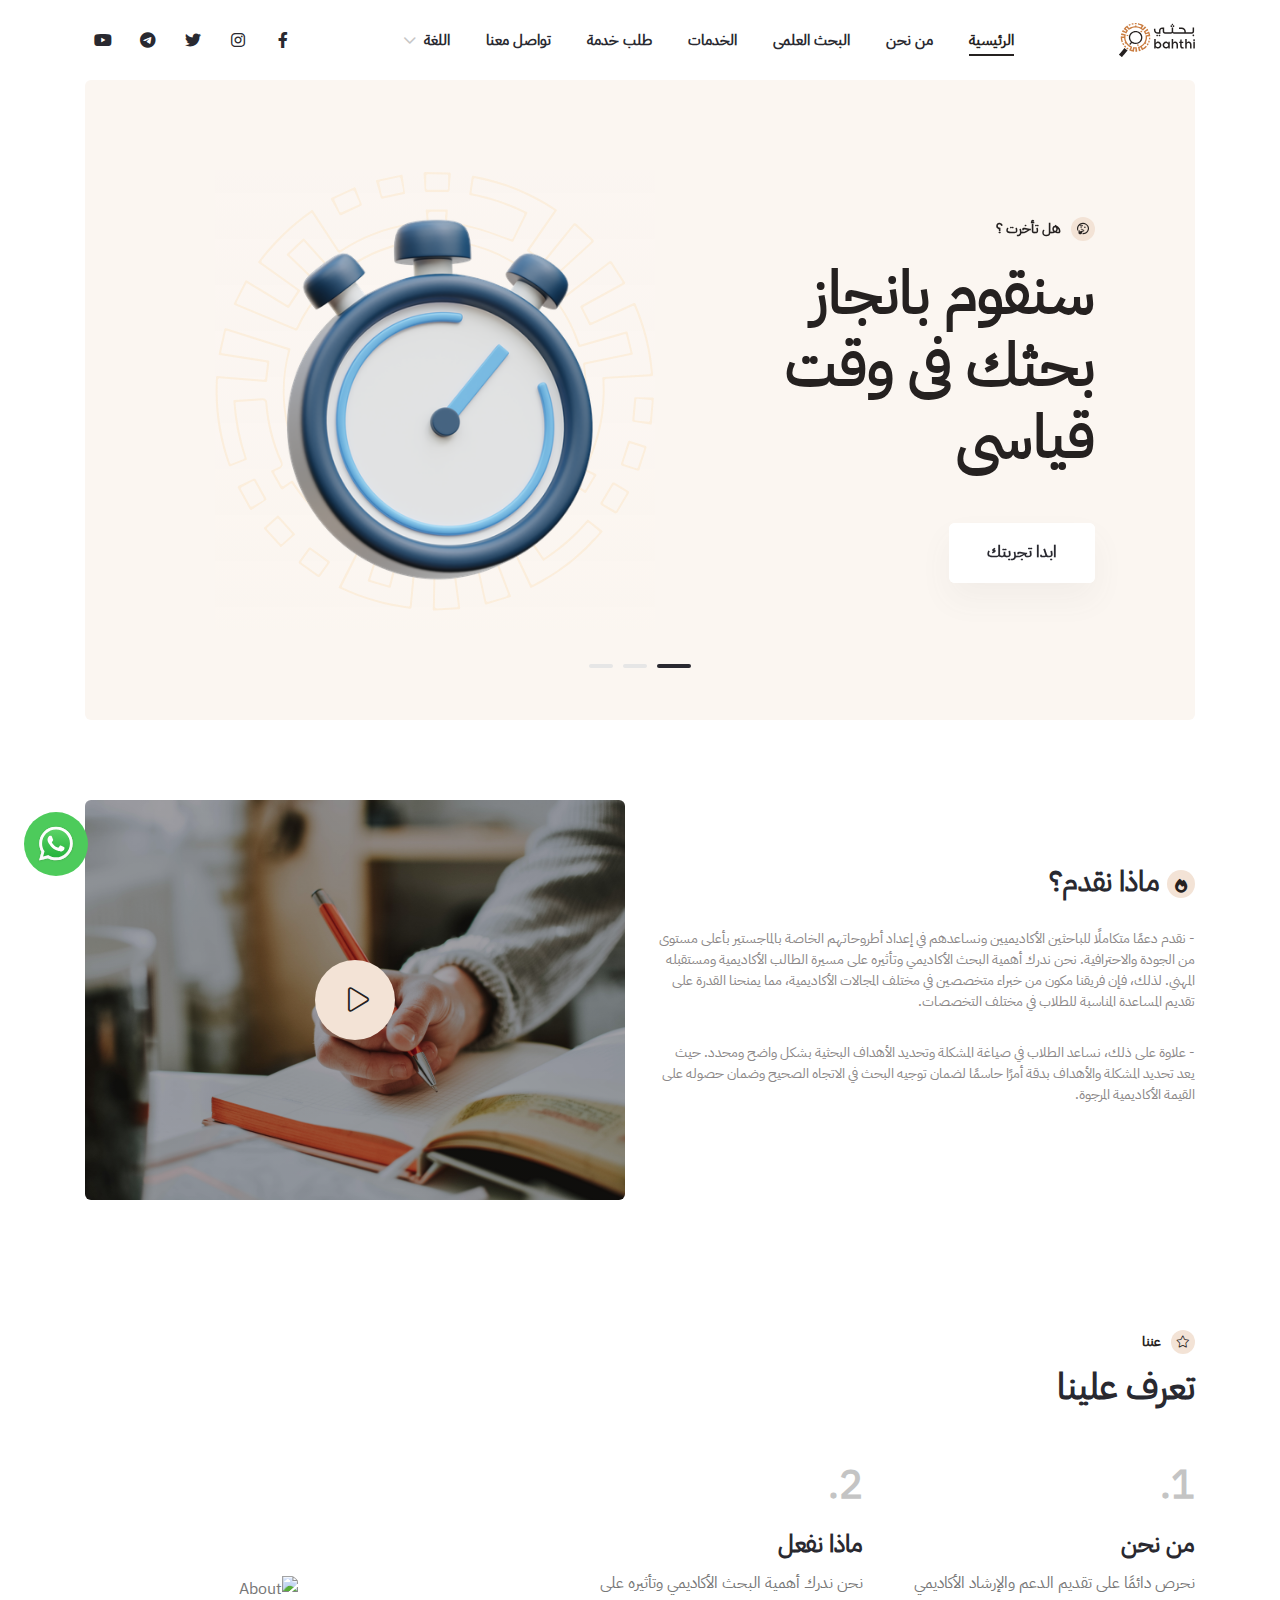
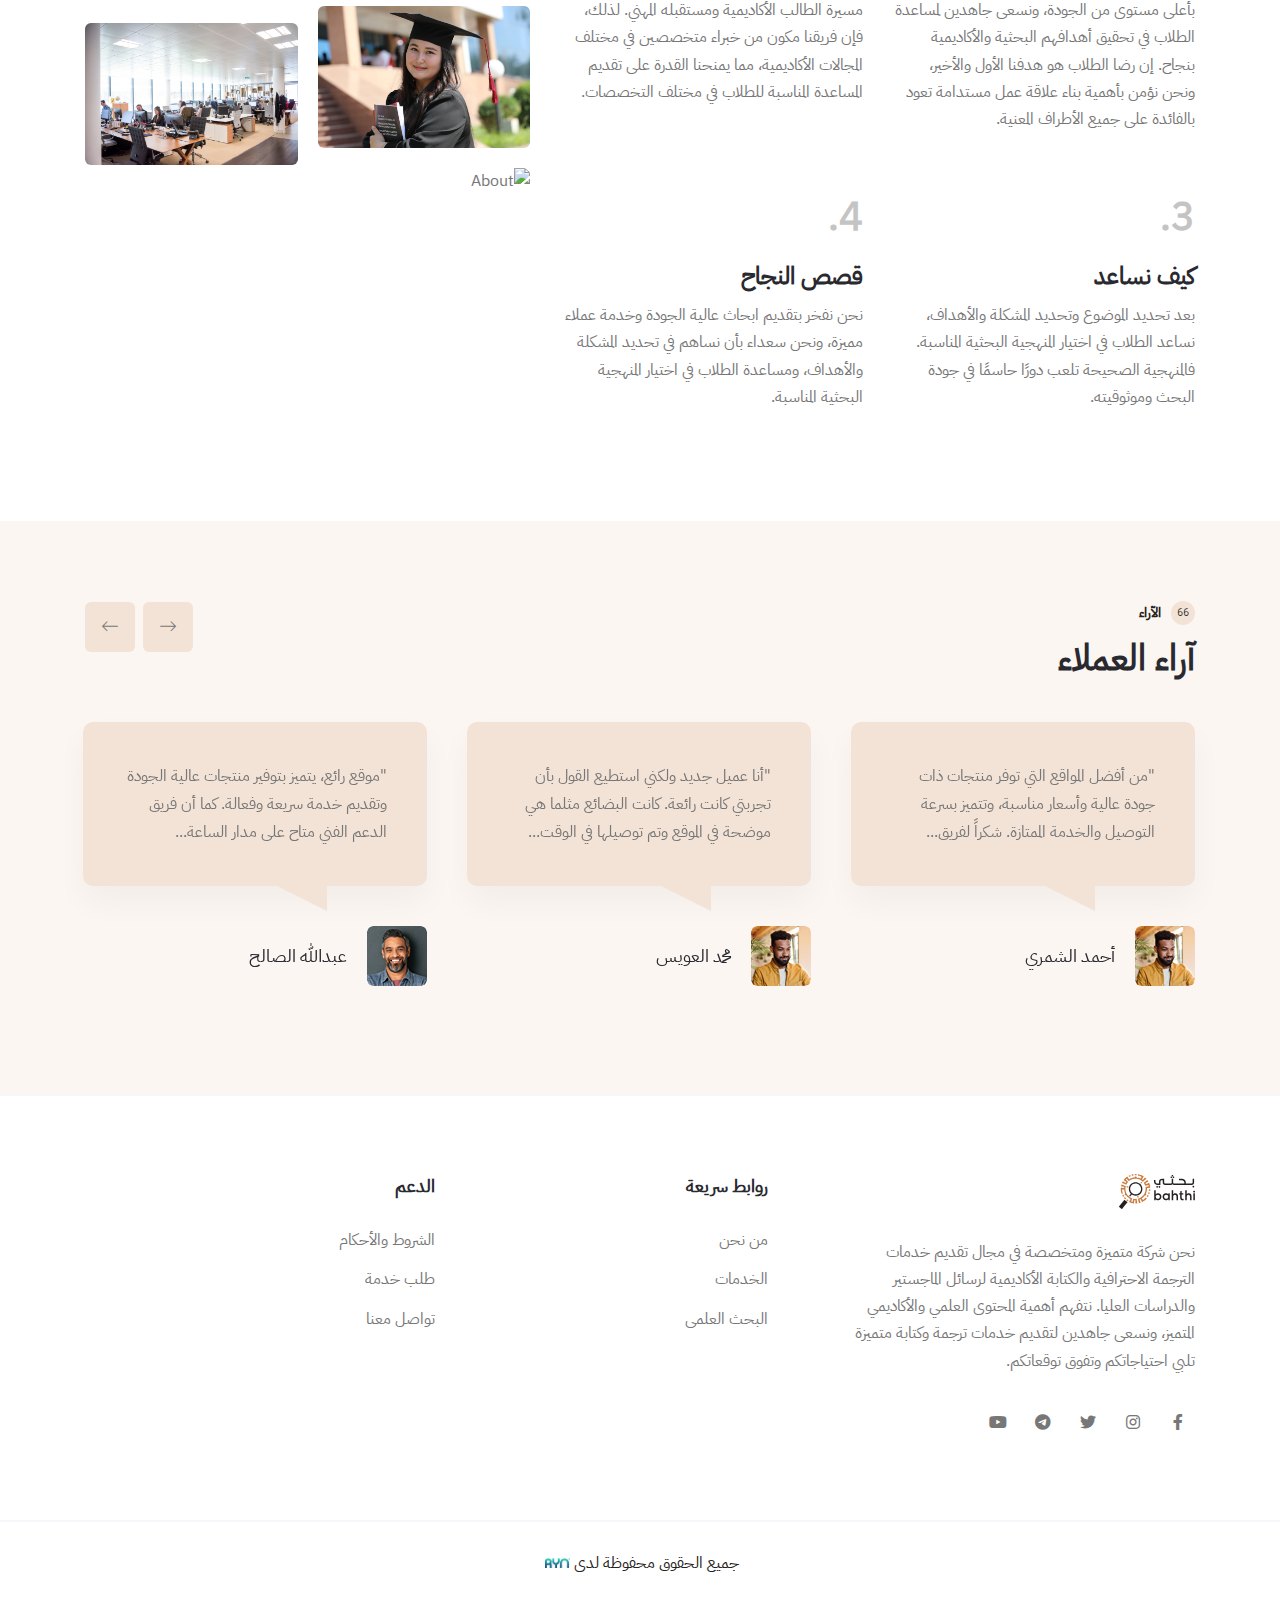
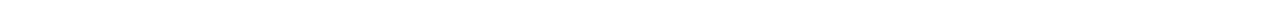
==== commit fe830410: "#3523" ====
--- a/index.html
+++ b/index.html
@@ -22,7 +22,7 @@
     <link rel="stylesheet" href="assets/css/vendor/sal.css">
     <link rel="stylesheet" href="assets/css/vendor/jquery.fancybox.min.css">
     <link rel="stylesheet" href="assets/css/vendor/base.css">
-    <link rel="stylesheet" href="assets/css/styleEN.min.css">
+    <link rel="stylesheet" href="assets/css/style.min.css">
     <link rel="stylesheet" href="assets/css/custom.css">
     <!-- fancybox Css -->
     <link href="assets/css/jquery.fancybox.min.css" rel="stylesheet" type="text/css">
--- a/assets/css/style.min.css
+++ b/assets/css/style.min.css
@@ -0,0 +1,18444 @@
+﻿@import "https://fonts.googleapis.com/css2?family=DM+Sans:ital,wght@0,400;0,500;0,700;1,400&family=Poppins:wght@400;500;600;700&display=swap";
+@font-face {
+  font-family: IBMPlexSansArabic;
+  font-display: swap;
+  src: url(../fonts/IBMPlexSansArabic-Regular.ttf);
+}
+* {
+  font-family: "IBMPlexSansArabic", Sans-serif;
+}
+:root {
+  --color-primary: #1126a5;
+  --light-primary: #8c71db;
+  --color-secondary: #010D57;
+  --color-tertiary: #fab8c4;
+  --color-white: #ffffff;
+  --color-dark: #27272e;
+  --color-black: #252120;
+  --color-light: #cbd3d9;
+  --color-lighter: #f6f7fb;
+  --color-lightest: #c4c4c4;
+  --color-chart01: #896ba7;
+  --color-chart02: #badeff;
+  --color-chart03: #e76458;
+  --color-heading: #292930;
+  --color-body: #777777;
+  --color-border-light: #e3e6e9;
+  --color-border-dark: #42424a;
+  --color-gray: #999fae;
+  --color-midgray: #878787;
+  --color-extra01: #999fae;
+  --color-success: #3eb75e;
+  --color-danger: #ff0003;
+  --color-warning: #ff8f3c;
+  --color-info: #1ba2db;
+  --color-facebook: #3b5997;
+  --color-twitter: #1ba1f2;
+  --color-youtube: #ed4141;
+  --color-linkedin: #0077b5;
+  --color-pinterest: #e60022;
+  --color-instagram: #c231a1;
+  --color-vimeo: #00adef;
+  --color-twitch: #6441a3;
+  --color-discord: #7289da;
+  --radius: 6px;
+  --radius-big: 16px;
+  --radius-small: 6px;
+  --border-width: 2px;
+  --border-thin: 1px;
+  --p-light: 300;
+  --p-regular: 400;
+  --p-medium: 500;
+  --p-semi-bold: 600;
+  --p-bold: 700;
+  --p-extra-bold: 800;
+  --p-black: 900;
+  --s-light: 300;
+  --s-regular: 400;
+  --s-medium: 500;
+  --s-bold: 700;
+  --s-black: 900;
+  --shadow-primary: 0px 4px 10px rgba(37, 47, 63, 15%);
+  --shadow-light: 0 2px 6px 0 rgba(0, 0, 0, 0.05);
+  --shadow-dark: 0 16px 32px 0 rgba(0, 0, 0, 0.04);
+  --transition: 0.3s;
+  --font-primary: "IBMPlexSansArabic", Sans-serif;
+  --font-secondary: "IBMPlexSansArabic", Sans-serif;
+  --font-awesome: "Font Awesome 5 Pro";
+  --font-size-b1: 16px;
+  --font-size-b2: 14px;
+  --font-size-b3: 12px;
+  --line-height-b1: 1.7;
+  --line-height-b2: 1.65;
+  --line-height-b3: 1.6;
+  --h1: 46px;
+  --h2: 36px;
+  --h3: 28px;
+  --h4: 24px;
+  --h5: 20px;
+  --h6: 18px;
+}
+* {
+  -webkit-box-sizing: border-box;
+  -moz-box-sizing: border-box;
+  box-sizing: border-box;
+}
+article,
+aside,
+details,
+figcaption,
+figure,
+footer,
+header,
+nav,
+section,
+summary {
+  display: block;
+}
+audio,
+canvas,
+video {
+  display: inline-block;
+}
+audio:not([controls]) {
+  display: none;
+  height: 0;
+}
+[hidden] {
+  display: none;
+}
+a {
+  color: var(--color-heading);
+  text-decoration: none;
+  outline: none;
+}
+a:hover,
+a:focus,
+a:active {
+  text-decoration: none;
+  outline: none;
+  color: var(--color-primary);
+}
+a:focus {
+  outline: none;
+}
+address {
+  margin: 0 0 24px;
+}
+abbr[title] {
+  border-bottom: 1px dotted;
+}
+b,
+strong {
+  font-weight: bold;
+}
+mark {
+  background: var(--color-primary);
+  color: #fff;
+}
+code,
+kbd,
+pre,
+samp {
+  font-size: var(--font-size-b3);
+  -webkit-hyphens: none;
+  -moz-hyphens: none;
+  -ms-hyphens: none;
+  hyphens: none;
+  color: var(--color-primary);
+}
+kbd,
+ins {
+  color: #fff;
+}
+pre {
+  font-family: "Courier 10 Pitch", Courier, monospace;
+  font-size: var(--font-size-b3);
+  margin: 10px 0;
+  overflow: auto;
+  padding: 20px;
+  white-space: pre;
+  white-space: pre-wrap;
+  word-wrap: break-word;
+  color: var(--color-body);
+  background: var(--color-lighter);
+}
+small {
+  font-size: smaller;
+}
+sub,
+sup {
+  font-size: 75%;
+  line-height: 0;
+  position: relative;
+  vertical-align: baseline;
+}
+sup {
+  top: -0.5em;
+}
+sub {
+  bottom: -0.25em;
+}
+dl {
+  margin-top: 0;
+  margin-bottom: 10px;
+}
+dd {
+  margin: 0 15px 15px;
+}
+dt {
+  font-weight: bold;
+  color: var(--color-heading);
+}
+menu,
+ol,
+ul {
+  margin: 16px 0;
+  padding: 0 0 0 40px;
+}
+nav ul,
+nav ol {
+  list-style: none;
+  list-style-image: none;
+}
+li > ul,
+li > ol {
+  margin: 0;
+}
+ol ul {
+  margin-bottom: 0;
+}
+img {
+  -ms-interpolation-mode: bicubic;
+  border: 0;
+  vertical-align: middle;
+  max-width: 100%;
+  height: auto;
+}
+svg:not(:root) {
+  overflow: hidden;
+}
+figure {
+  margin: 0;
+}
+form {
+  margin: 0;
+}
+fieldset {
+  border: 1px solid var(--color-border);
+  margin: 0 2px;
+  min-width: inherit;
+  padding: 0.35em 0.625em 0.75em;
+}
+legend {
+  border: 0;
+  padding: 0;
+  white-space: normal;
+}
+button,
+input,
+select,
+textarea {
+  font-size: 100%;
+  margin: 0;
+  max-width: 100%;
+  vertical-align: baseline;
+}
+button,
+input {
+  line-height: normal;
+}
+button,
+html input[type="button"],
+input[type="reset"],
+input[type="submit"] {
+  -webkit-appearance: button;
+  -moz-appearance: button;
+  appearance: button;
+  cursor: pointer;
+}
+button[disabled],
+input[disabled] {
+  cursor: default;
+}
+input[type="checkbox"],
+input[type="radio"] {
+  padding: 0;
+}
+input[type="search"] {
+  -webkit-appearance: textfield;
+  -moz-appearance: textfield;
+  appearance: textfield;
+  appearance: textfield;
+  padding-right: 2px;
+  width: 270px;
+  cursor: text;
+}
+input[type="search"]::-webkit-search-decoration {
+  -webkit-appearance: none;
+  appearance: none;
+}
+button::-moz-focus-inner,
+input::-moz-focus-inner {
+  border: 0;
+  padding: 0;
+}
+textarea {
+  overflow: auto;
+  vertical-align: top;
+}
+caption,
+th,
+td {
+  font-weight: normal;
+}
+th {
+  font-weight: 500;
+  text-transform: uppercase;
+}
+td,
+.wp-block-calendar tfoot td {
+  border: 1px solid var(--color-border);
+  padding: 7px 10px;
+}
+del {
+  color: #656973;
+}
+ins {
+  background: rgba(255, 47, 47, 0.4);
+  text-decoration: none;
+}
+hr {
+  background-size: 4px 4px;
+  border: 0;
+  height: 1px;
+  margin: 0 0 24px;
+}
+table a,
+table a:link,
+table a:visited {
+  text-decoration: underline;
+}
+dt {
+  font-weight: bold;
+  margin-bottom: 10px;
+}
+dd {
+  margin: 0 15px 15px;
+}
+caption {
+  caption-side: top;
+}
+kbd {
+  background: var(--heading-color);
+}
+dfn,
+cite,
+em {
+  font-style: italic;
+}
+blockquote,
+q {
+  -webkit-hyphens: none;
+  -moz-hyphens: none;
+  -ms-hyphens: none;
+  hyphens: none;
+  quotes: none;
+}
+blockquote:before,
+blockquote:after,
+q:before,
+q:after {
+  content: "";
+  content: none;
+}
+blockquote {
+  font-size: var(--font-size-b1);
+  font-style: italic;
+  font-weight: var(--p-light);
+  margin: 24px 40px;
+}
+blockquote blockquote {
+  margin-right: 0;
+}
+blockquote cite,
+blockquote small {
+  font-size: var(--font-size-b3);
+  font-weight: normal;
+}
+blockquote strong,
+blockquote b {
+  font-weight: 700;
+}
+* {
+  box-sizing: border-box;
+}
+html {
+  overflow: hidden;
+  overflow-y: auto;
+  margin: 0;
+  padding: 0;
+  font-size: 10px;
+}
+@media only screen and (min-width: 992px) {
+  body.overflow-visible {
+    overflow: visible;
+    overflow-y: visible;
+  }
+}
+body {
+  font-size: var(--font-size-b1);
+  line-height: var(--line-height-b1);
+  -webkit-font-smoothing: antialiased;
+  -moz-osx-font-smoothing: grayscale;
+  font-family: var(--font-primary);
+  color: var(--color-body);
+  font-weight: var(--p-regular);
+  overflow: hidden;
+  overflow-y: auto;
+}
+h1,
+h2,
+h3,
+h4,
+h5,
+h6,
+.h1,
+.h2,
+.h3,
+.h4,
+.h5,
+.h6,
+address,
+p,
+pre,
+blockquote,
+menu,
+ol,
+ul,
+table,
+hr {
+  margin: 0;
+  margin-bottom: 30px;
+}
+h1,
+h2,
+h3,
+h4,
+h5,
+h6,
+.h1,
+.h2,
+.h3,
+.h4,
+.h5,
+.h6 {
+  word-break: break-word;
+  font-family: var(--font-secondary);
+  line-height: 1.3;
+  color: var(--color-heading);
+}
+h1,
+.h1 {
+  font-size: var(--h1);
+}
+h2,
+.h2 {
+  font-size: var(--h2);
+}
+h3,
+.h3 {
+  font-size: var(--h3);
+}
+h4,
+.h4 {
+  font-size: var(--h4);
+}
+h5,
+.h5 {
+  font-size: var(--h5);
+}
+h6,
+.h6 {
+  font-size: var(--h6);
+}
+h1 a,
+h2 a,
+h3 a,
+h4 a,
+h5 a,
+h6 a,
+.h1 a,
+.h2 a,
+.h3 a,
+.h4 a,
+.h5 a,
+.h6 a {
+  color: inherit;
+}
+@media only screen and (min-width: 768px) and (max-width: 991px) {
+  h1,
+  .h1 {
+    font-size: 40px;
+  }
+  h2,
+  .h2 {
+    font-size: 30px;
+  }
+  h3,
+  .h3 {
+    font-size: 26px;
+  }
+  h4,
+  .h4 {
+    font-size: 22px;
+  }
+}
+@media only screen and (max-width: 767px) {
+  h1,
+  .h1 {
+    font-size: 34px;
+  }
+  h2,
+  .h2 {
+    font-size: 26px;
+  }
+  h3,
+  .h3 {
+    font-size: 24px;
+  }
+  h4,
+  .h4 {
+    font-size: 20px;
+  }
+}
+h1,
+.h1,
+h2,
+.h2,
+h3,
+.h3 {
+  font-weight: var(--s-bold);
+}
+h4,
+.h4,
+h5,
+.h5 {
+  font-weight: var(--s-bold);
+}
+h6,
+.h6 {
+  font-weight: var(--s-medium);
+}
+h1.b1,
+h2.b1,
+h3.b1,
+h4.b1,
+h5.b1,
+h6.b1 {
+  font-size: var(--font-size-b1);
+  line-height: var(--line-height-b1);
+}
+h1.b2,
+h2.b2,
+h3.b2,
+h4.b2,
+h5.b2,
+h6.b2 {
+  font-size: var(--font-size-b2);
+  line-height: var(--line-height-b2);
+}
+h1.b3,
+h2.b3,
+h3.b3,
+h4.b3,
+h5.b3,
+h6.b3 {
+  font-size: var(--font-size-b3);
+  line-height: var(--line-height-b3);
+}
+p {
+  font-size: var(--font-size-b1);
+  line-height: var(--line-height-b1);
+  font-weight: var(--p-regular);
+  color: var(--color-body);
+  margin: 0 0 30px;
+}
+p.has-large-font-size {
+  line-height: 1.5;
+  font-size: 36px;
+}
+p.has-medium-font-size {
+  font-size: 24px;
+  line-height: 36px;
+}
+p.has-small-font-size {
+  font-size: 13px;
+}
+p.has-very-light-gray-color {
+  color: var(--color-white);
+}
+p.has-background {
+  padding: 20px 30px;
+}
+p.b1 {
+  font-size: var(--font-size-b1);
+  line-height: var(--line-height-b1);
+}
+p.b2 {
+  font-size: var(--font-size-b2);
+  line-height: var(--line-height-b2);
+}
+p.b3 {
+  font-size: var(--font-size-b3);
+  line-height: var(--line-height-b3);
+}
+p:last-child {
+  margin-bottom: 0;
+}
+.b1 {
+  font-size: var(--font-size-b1);
+  line-height: var(--line-height-b1);
+}
+.b2 {
+  font-size: var(--font-size-b2);
+  line-height: var(--line-height-b2);
+}
+.b3 {
+  font-size: var(--font-size-b3);
+  line-height: var(--line-height-b3);
+}
+table {
+  border-collapse: collapse;
+  border-spacing: 0;
+  margin: 0 0 20px;
+  width: 100%;
+}
+table a,
+table a:link,
+table a:visited {
+  text-decoration: none;
+}
+cite,
+.wp-block-pullquote cite,
+.wp-block-pullquote.is-style-solid-color blockquote cite,
+.wp-block-quote cite {
+  color: var(--heading-color);
+}
+var {
+  font-family: "Courier 10 Pitch", Courier, monospace;
+}
+ul,
+ol {
+  padding-left: 18px;
+}
+ul {
+  list-style: square;
+  margin-bottom: 30px;
+  padding-left: 20px;
+}
+ul.liststyle.bullet li {
+  font-size: 18px;
+  line-height: 30px;
+  color: var(--color-body);
+  position: relative;
+  padding-left: 30px;
+}
+@media only screen and (max-width: 767px) {
+  ul.liststyle.bullet li {
+    padding-left: 19px;
+  }
+}
+ul.liststyle.bullet li::before {
+  position: absolute;
+  content: "";
+  width: 6px;
+  height: 6px;
+  border-radius: 100%;
+  background: var(--color-body);
+  left: 0;
+  top: 10px;
+}
+ul.liststyle.bullet li + li {
+  margin-top: 8px;
+}
+ul li {
+  font-size: var(--font-size-b1);
+  line-height: var(--line-height-b1);
+  margin-top: 8px;
+  margin-bottom: 8px;
+  color: var(--color-body);
+  font-family: var(--font-secondary);
+}
+ul li a {
+  text-decoration: none;
+  color: var(--color-heading);
+}
+ul li a:hover {
+  color: var(--color-primary);
+}
+ul li::marker {
+  color: var(--color-body);
+}
+ul ul {
+  margin-bottom: 0;
+}
+ol {
+  margin-bottom: 30px;
+}
+ol li {
+  font-size: var(--font-size-b1);
+  line-height: var(--line-height-b1);
+  color: var(--color-body);
+  margin-top: 8px;
+  margin-bottom: 8px;
+}
+ol li a {
+  color: var(--heading-color);
+  text-decoration: none;
+}
+ol li a:hover {
+  color: var(--color-primary);
+}
+ol ul {
+  padding-left: 30px;
+}
+.post-scale,
+.radius {
+  border-radius: var(--radius);
+}
+.copyright-default .quick-link,
+.comment-list ul.children,
+.comment-list,
+.axil-dashboard-address ul,
+.single-product-content .inner .product-variation .variable-items-wrapper,
+.single-product-content .inner .product-meta,
+.axil-shop-sidebar .toggle-list ul,
+.color-variant,
+.axil-product .cart-action,
+.cart-dropdown .cart-item-list,
+.mainmenu,
+.axil-mainmenu.aside-category-menu
+  .header-department
+  .department-megamenu
+  .department-submenu
+  ul,
+.axil-mainmenu.aside-category-menu
+  .header-department
+  .department-nav-menu
+  .nav-menu-list,
+.header-action > ul > li,
+.header-top-link .quick-link,
+.social-share,
+.main-slider-style-1 .shape-group li,
+.main-slider-content .item-rating .thumb ul li {
+  padding: 0;
+  margin: 0;
+  list-style: none;
+}
+.liststyle {
+  padding: 0;
+  margin: 0;
+  list-style: none;
+}
+.widget_rss ul li a,
+.tagcloud a,
+.comment-list .comment .reply-edit a.comment-reply-link,
+.axil-post-meta .post-meta-content .author-title a,
+.content-blog.format-quote .inner .content blockquote .title a,
+.content-blog .content .title a,
+.cart-dropdown .cart-header .cart-close,
+.header-search-modal .card-close,
+.header-action .my-account .my-account-dropdown,
+.pv-single-demo .title,
+.arrow-both-side-4 .slide-arrow,
+.arrow-both-side-3 .slide-arrow,
+.arrow-both-side-2 .slide-arrow,
+.arrow-both-side .slide-arrow,
+.arrow-between-side .slide-arrow,
+input[type="submit"],
+.form-group textarea,
+.form-group input,
+#scrollUp,
+ul li a,
+ol li a {
+  transition: var(--transition);
+}
+.bg_image,
+.bgImagePosition {
+  background-repeat: no-repeat;
+  background-size: cover;
+  background-position: center center;
+}
+.post-scale {
+  overflow: hidden;
+}
+.post-scale img {
+  transition: 0.5s;
+}
+.post-scale:hover img {
+  transform: scale(1.1);
+}
+@keyframes signalanimation {
+  0% {
+    opacity: 1;
+  }
+  100% {
+    opacity: 0;
+  }
+}
+@keyframes customOne {
+  from {
+    transform: scale(1);
+  }
+  50% {
+    transform: scale(0.9);
+  }
+  to {
+    transform: scale(1);
+  }
+}
+@keyframes customTwo {
+  0% {
+    transform: translate(0px, 0px);
+  }
+  50% {
+    transform: translate(100px, 0px);
+  }
+  100% {
+    transform: translate(50px, 50px);
+  }
+}
+.customOne {
+  animation: customOne 2s infinite;
+}
+@keyframes pulse {
+  0% {
+    box-shadow: 0 0 0 0 var(--color-primary);
+  }
+  70% {
+    box-shadow: 0 0 0 20px rgba(255, 255, 255, 0);
+  }
+  100% {
+    box-shadow: 0 0 0 0 rgba(255, 255, 255, 0);
+  }
+}
+@-webkit-keyframes headerSlideDown {
+  0% {
+    transform: translateY(-100px);
+  }
+  to {
+    transform: translateY(0);
+  }
+}
+@keyframes headerSlideDown {
+  0% {
+    transform: translateY(-100px);
+  }
+  to {
+    transform: translateY(0);
+  }
+}
+@-webkit-keyframes slideFadeInUp {
+  from {
+    opacity: 0;
+    -webkit-transform: translate3d(0, 20%, 0);
+    transform: translate3d(0, 20%, 0);
+  }
+  to {
+    opacity: 1;
+    -webkit-transform: none;
+    transform: none;
+  }
+}
+@keyframes slideFadeInUp {
+  from {
+    opacity: 0;
+    -webkit-transform: translate3d(0, 20%, 0);
+    transform: translate3d(0, 20%, 0);
+  }
+  to {
+    opacity: 1;
+    -webkit-transform: none;
+    transform: none;
+  }
+}
+.slideFadeInUp {
+  -webkit-animation-name: slideFadeInUp;
+  animation-name: slideFadeInUp;
+}
+@-webkit-keyframes moveVertical {
+  to {
+    opacity: 1;
+    -webkit-transform: translateY(0);
+  }
+}
+@keyframes moveVertical {
+  to {
+    opacity: 1;
+    -webkit-transform: translateY(0);
+    transform: translateY(0);
+  }
+}
+@keyframes scrollDown {
+  0% {
+    opacity: 0;
+  }
+  10% {
+    transform: translateY(0);
+    opacity: 1;
+  }
+  100% {
+    transform: translateY(10px);
+    opacity: 0;
+  }
+}
+@keyframes btnIconSlide {
+  0% {
+    transform: translateY(0);
+  }
+  40% {
+    transform: translateY(-5px);
+    opacity: 0;
+  }
+  80% {
+    transform: translateY(5px);
+    opacity: 0;
+  }
+  100% {
+    transform: translateY(0);
+    opacity: 1;
+  }
+}
+@keyframes prevNavSlide {
+  0% {
+    transform: translateX(0);
+  }
+  40% {
+    transform: translateX(-5px);
+    opacity: 0;
+  }
+  80% {
+    transform: translateX(5px);
+    opacity: 0;
+  }
+  100% {
+    transform: translateX(0);
+    opacity: 1;
+  }
+}
+@keyframes nextNavSlide {
+  0% {
+    transform: translateX(0);
+  }
+  40% {
+    transform: translateX(5px);
+    opacity: 0;
+  }
+  80% {
+    transform: translateX(-5px);
+    opacity: 0;
+  }
+  100% {
+    transform: translateX(0);
+    opacity: 1;
+  }
+}
+.clearfix:before,
+.clearfix:after {
+  content: " ";
+  display: table;
+}
+.clearfix:after {
+  clear: both;
+}
+.fix {
+  overflow: hidden;
+}
+.slick-initialized .slick-slide {
+  margin-bottom: -10px;
+}
+.bg-color-primary {
+  background: var(--color-primary);
+}
+.bg-color-secondary {
+  background: var(--color-secondary);
+}
+.bg-color-tertiary {
+  background: var(--color-tertiary);
+}
+.bg-color-grey {
+  background: #f0f2f5;
+}
+.bg-color-white {
+  background: #fff;
+}
+.bg-color-dark {
+  background: var(--color-dark);
+}
+.bg-color-lighter {
+  background: var(--color-lighter);
+}
+.bg_image--1 {
+  background-image: url(../images/bg/bg-image-1.jpg);
+}
+.bg_image--2 {
+  background-image: url(../images/bg/bg-image-2.jpg);
+}
+.bg_image--3 {
+  background-image: url(../images/bg/bg-image-3.jpg);
+}
+.bg_image--4 {
+  background-image: url(../images/bg/bg-image-4.jpg);
+}
+.bg_image--5 {
+  background-image: url(../images/bg/bg-image-5.jpg);
+}
+.bg_image--6 {
+  background-image: url(../images/bg/bg-image-6.jpg);
+}
+.bg_image--7 {
+  background-image: url(../images/bg/bg-image-7.jpg);
+}
+.bg_image--8 {
+  background-image: url(../images/bg/bg-image-8.jpg);
+}
+.bg_image--9 {
+  background-image: url(../images/bg/bg-image-9.jpg);
+}
+.bg_image--10 {
+  background-image: url(../images/bg/bg-image-10.jpg);
+}
+.bg_image--11 {
+  background-image: url(../images/bg/bg-image-11.jpg);
+}
+.bg_image--12 {
+  background-image: url(../images/bg/bg-image-12.jpg);
+}
+.bg_image--13 {
+  background-image: url(../images/bg/bg-image-13.jpg);
+}
+.bg_image--14 {
+  background-image: url(../images/bg/bg-image-14.jpg);
+}
+.bg_image--15 {
+  background-image: url(../images/bg/bg-image-15.jpg);
+}
+.bg_image--16 {
+  background-image: url(../images/bg/bg-image-16.jpg);
+}
+.bg_image--17 {
+  background-image: url(../images/bg/bg-image-17.jpg);
+}
+.bg_image--18 {
+  background-image: url(../images/bg/bg-image-18.jpg);
+}
+.bg_image--19 {
+  background-image: url(../images/bg/bg-image-19.jpg);
+}
+.bg_image--20 {
+  background-image: url(../images/bg/bg-image-20.jpg);
+}
+.fullscreen {
+  min-height: 100vh;
+  width: 100%;
+}
+.flex-center {
+  display: flex;
+  align-items: center;
+}
+.require {
+  color: var(--color-chart03);
+}
+.container,
+.container-fluid,
+.container-lg,
+.container-md,
+.container-sm,
+.container-xl,
+.container-xxl {
+  padding-left: 15px;
+  padding-right: 15px;
+}
+.row {
+  margin-right: -15px;
+  margin-left: -15px;
+}
+.row > [class*="col"] {
+  padding-left: 15px;
+  padding-right: 15px;
+}
+.row--0 {
+  margin-left: 0px;
+  margin-right: 0px;
+}
+.row--0 > [class*="col"] {
+  padding-left: 0px;
+  padding-right: 0px;
+}
+.row--5 {
+  margin-left: -5px;
+  margin-right: -5px;
+}
+.row--5 > [class*="col"] {
+  padding-left: 5px;
+  padding-right: 5px;
+}
+.row--10 {
+  margin-left: -10px;
+  margin-right: -10px;
+}
+.row--10 > [class*="col"] {
+  padding-left: 10px;
+  padding-right: 10px;
+}
+.row--20 {
+  margin-left: -20px;
+  margin-right: -20px;
+}
+@media only screen and (min-width: 1200px) and (max-width: 1599px) {
+  .row--20 {
+    margin-left: -15px;
+    margin-right: -15px;
+  }
+}
+@media only screen and (min-width: 992px) and (max-width: 1199px) {
+  .row--20 {
+    margin-left: -15px;
+    margin-right: -15px;
+  }
+}
+@media only screen and (min-width: 768px) and (max-width: 991px) {
+  .row--20 {
+    margin-left: -15px;
+    margin-right: -15px;
+  }
+}
+@media only screen and (max-width: 767px) {
+  .row--20 {
+    margin-left: -15px !important;
+    margin-right: -15px !important;
+  }
+}
+.row--20 > [class*="col"],
+.row--20 > [class*="col-"] {
+  padding-left: 20px;
+  padding-right: 20px;
+}
+@media only screen and (min-width: 1200px) and (max-width: 1599px) {
+  .row--20 > [class*="col"],
+  .row--20 > [class*="col-"] {
+    padding-left: 15px;
+    padding-right: 15px;
+  }
+}
+@media only screen and (min-width: 992px) and (max-width: 1199px) {
+  .row--20 > [class*="col"],
+  .row--20 > [class*="col-"] {
+    padding-left: 15px;
+    padding-right: 15px;
+  }
+}
+@media only screen and (min-width: 768px) and (max-width: 991px) {
+  .row--20 > [class*="col"],
+  .row--20 > [class*="col-"] {
+    padding-left: 15px !important;
+    padding-right: 15px !important;
+  }
+}
+@media only screen and (max-width: 767px) {
+  .row--20 > [class*="col"],
+  .row--20 > [class*="col-"] {
+    padding-left: 15px !important;
+    padding-right: 15px !important;
+  }
+}
+.row--25 {
+  margin-left: -25px;
+  margin-right: -25px;
+}
+@media only screen and (min-width: 1200px) and (max-width: 1599px) {
+  .row--25 {
+    margin-left: -15px;
+    margin-right: -15px;
+  }
+}
+@media only screen and (min-width: 992px) and (max-width: 1199px) {
+  .row--25 {
+    margin-left: -15px;
+    margin-right: -15px;
+  }
+}
+@media only screen and (min-width: 768px) and (max-width: 991px) {
+  .row--25 {
+    margin-left: -15px;
+    margin-right: -15px;
+  }
+}
+@media only screen and (max-width: 767px) {
+  .row--25 {
+    margin-left: -15px !important;
+    margin-right: -15px !important;
+  }
+}
+.row--25 > [class*="col"],
+.row--25 > [class*="col-"] {
+  padding-left: 25px;
+  padding-right: 25px;
+}
+@media only screen and (min-width: 1200px) and (max-width: 1599px) {
+  .row--25 > [class*="col"],
+  .row--25 > [class*="col-"] {
+    padding-left: 15px;
+    padding-right: 15px;
+  }
+}
+@media only screen and (min-width: 992px) and (max-width: 1199px) {
+  .row--25 > [class*="col"],
+  .row--25 > [class*="col-"] {
+    padding-left: 15px;
+    padding-right: 15px;
+  }
+}
+@media only screen and (min-width: 768px) and (max-width: 991px) {
+  .row--25 > [class*="col"],
+  .row--25 > [class*="col-"] {
+    padding-left: 15px !important;
+    padding-right: 15px !important;
+  }
+}
+@media only screen and (max-width: 767px) {
+  .row--25 > [class*="col"],
+  .row--25 > [class*="col-"] {
+    padding-left: 15px !important;
+    padding-right: 15px !important;
+  }
+}
+.row--30 {
+  margin-left: -30px;
+  margin-right: -30px;
+}
+@media only screen and (min-width: 1200px) and (max-width: 1599px) {
+  .row--30 {
+    margin-left: -15px;
+    margin-right: -15px;
+  }
+}
+@media only screen and (min-width: 992px) and (max-width: 1199px) {
+  .row--30 {
+    margin-left: -15px;
+    margin-right: -15px;
+  }
+}
+@media only screen and (min-width: 768px) and (max-width: 991px) {
+  .row--30 {
+    margin-left: -15px;
+    margin-right: -15px;
+  }
+}
+@media only screen and (max-width: 767px) {
+  .row--30 {
+    margin-left: -15px !important;
+    margin-right: -15px !important;
+  }
+}
+.row--30 > [class*="col"],
+.row--30 > [class*="col-"] {
+  padding-left: 30px;
+  padding-right: 30px;
+}
+@media only screen and (min-width: 1200px) and (max-width: 1599px) {
+  .row--30 > [class*="col"],
+  .row--30 > [class*="col-"] {
+    padding-left: 15px;
+    padding-right: 15px;
+  }
+}
+@media only screen and (min-width: 992px) and (max-width: 1199px) {
+  .row--30 > [class*="col"],
+  .row--30 > [class*="col-"] {
+    padding-left: 15px;
+    padding-right: 15px;
+  }
+}
+@media only screen and (min-width: 768px) and (max-width: 991px) {
+  .row--30 > [class*="col"],
+  .row--30 > [class*="col-"] {
+    padding-left: 15px !important;
+    padding-right: 15px !important;
+  }
+}
+@media only screen and (max-width: 767px) {
+  .row--30 > [class*="col"],
+  .row--30 > [class*="col-"] {
+    padding-left: 15px !important;
+    padding-right: 15px !important;
+  }
+}
+.row--45 {
+  margin-left: -45px;
+  margin-right: -45px;
+}
+@media only screen and (min-width: 1200px) and (max-width: 1599px) {
+  .row--45 {
+    margin-left: -15px;
+    margin-right: -15px;
+  }
+}
+@media only screen and (min-width: 992px) and (max-width: 1199px) {
+  .row--45 {
+    margin-left: -15px;
+    margin-right: -15px;
+  }
+}
+@media only screen and (min-width: 768px) and (max-width: 991px) {
+  .row--45 {
+    margin-left: -15px;
+    margin-right: -15px;
+  }
+}
+@media only screen and (max-width: 767px) {
+  .row--45 {
+    margin-left: -15px !important;
+    margin-right: -15px !important;
+  }
+}
+.row--45 > [class*="col"],
+.row--45 > [class*="col-"] {
+  padding-left: 45px;
+  padding-right: 45px;
+}
+@media only screen and (min-width: 1200px) and (max-width: 1599px) {
+  .row--45 > [class*="col"],
+  .row--45 > [class*="col-"] {
+    padding-left: 15px;
+    padding-right: 15px;
+  }
+}
+@media only screen and (min-width: 992px) and (max-width: 1199px) {
+  .row--45 > [class*="col"],
+  .row--45 > [class*="col-"] {
+    padding-left: 15px;
+    padding-right: 15px;
+  }
+}
+@media only screen and (min-width: 768px) and (max-width: 991px) {
+  .row--45 > [class*="col"],
+  .row--45 > [class*="col-"] {
+    padding-left: 15px !important;
+    padding-right: 15px !important;
+  }
+}
+@media only screen and (max-width: 767px) {
+  .row--45 > [class*="col"],
+  .row--45 > [class*="col-"] {
+    padding-left: 15px !important;
+    padding-right: 15px !important;
+  }
+}
+.row--40 {
+  margin-left: -40px;
+  margin-right: -40px;
+}
+@media only screen and (min-width: 1200px) and (max-width: 1599px) {
+  .row--40 {
+    margin-left: -15px;
+    margin-right: -15px;
+  }
+}
+@media only screen and (min-width: 992px) and (max-width: 1199px) {
+  .row--40 {
+    margin-left: -15px;
+    margin-right: -15px;
+  }
+}
+@media only screen and (min-width: 768px) and (max-width: 991px) {
+  .row--40 {
+    margin-left: -15px;
+    margin-right: -15px;
+  }
+}
+@media only screen and (max-width: 767px) {
+  .row--40 {
+    margin-left: -15px !important;
+    margin-right: -15px !important;
+  }
+}
+.row--40 > [class*="col"],
+.row--40 > [class*="col-"] {
+  padding-left: 40px;
+  padding-right: 40px;
+}
+@media only screen and (min-width: 1200px) and (max-width: 1599px) {
+  .row--40 > [class*="col"],
+  .row--40 > [class*="col-"] {
+    padding-left: 15px;
+    padding-right: 15px;
+  }
+}
+@media only screen and (min-width: 992px) and (max-width: 1199px) {
+  .row--40 > [class*="col"],
+  .row--40 > [class*="col-"] {
+    padding-left: 15px;
+    padding-right: 15px;
+  }
+}
+@media only screen and (min-width: 768px) and (max-width: 991px) {
+  .row--40 > [class*="col"],
+  .row--40 > [class*="col-"] {
+    padding-left: 15px !important;
+    padding-right: 15px !important;
+  }
+}
+@media only screen and (max-width: 767px) {
+  .row--40 > [class*="col"],
+  .row--40 > [class*="col-"] {
+    padding-left: 15px !important;
+    padding-right: 15px !important;
+  }
+}
+.row--50 {
+  margin-left: -50px;
+  margin-right: -50px;
+}
+@media only screen and (min-width: 1400px) and (max-width: 1599px) {
+  .row--50 {
+    margin-left: -30px;
+    margin-right: -30px;
+  }
+}
+@media only screen and (min-width: 1200px) and (max-width: 1399px) {
+  .row--50 {
+    margin-left: -15px;
+    margin-right: -15px;
+  }
+}
+@media only screen and (min-width: 992px) and (max-width: 1199px) {
+  .row--50 {
+    margin-left: -15px;
+    margin-right: -15px;
+  }
+}
+@media only screen and (min-width: 768px) and (max-width: 991px) {
+  .row--50 {
+    margin-left: -15px;
+    margin-right: -15px;
+  }
+}
+@media only screen and (max-width: 767px) {
+  .row--50 {
+    margin-left: -15px !important;
+    margin-right: -15px !important;
+  }
+}
+.row--50 > [class*="col"],
+.row--50 > [class*="col-"] {
+  padding-left: 50px;
+  padding-right: 50px;
+}
+@media only screen and (min-width: 1400px) and (max-width: 1599px) {
+  .row--50 > [class*="col"],
+  .row--50 > [class*="col-"] {
+    padding-left: 30px;
+    padding-right: 30px;
+  }
+}
+@media only screen and (min-width: 1200px) and (max-width: 1399px) {
+  .row--50 > [class*="col"],
+  .row--50 > [class*="col-"] {
+    padding-left: 15px;
+    padding-right: 15px;
+  }
+}
+@media only screen and (min-width: 992px) and (max-width: 1199px) {
+  .row--50 > [class*="col"],
+  .row--50 > [class*="col-"] {
+    padding-left: 15px;
+    padding-right: 15px;
+  }
+}
+@media only screen and (min-width: 768px) and (max-width: 991px) {
+  .row--50 > [class*="col"],
+  .row--50 > [class*="col-"] {
+    padding-left: 15px !important;
+    padding-right: 15px !important;
+  }
+}
+@media only screen and (max-width: 767px) {
+  .row--50 > [class*="col"],
+  .row--50 > [class*="col-"] {
+    padding-left: 15px !important;
+    padding-right: 15px !important;
+  }
+}
+.row--60 {
+  margin-left: -60px;
+  margin-right: -60px;
+}
+@media only screen and (min-width: 1200px) and (max-width: 1599px) {
+  .row--60 {
+    margin-left: -15px;
+    margin-right: -15px;
+  }
+}
+@media only screen and (min-width: 992px) and (max-width: 1199px) {
+  .row--60 {
+    margin-left: -15px;
+    margin-right: -15px;
+  }
+}
+@media only screen and (min-width: 768px) and (max-width: 991px) {
+  .row--60 {
+    margin-left: -15px;
+    margin-right: -15px;
+  }
+}
+@media only screen and (max-width: 767px) {
+  .row--60 {
+    margin-left: -15px !important;
+    margin-right: -15px !important;
+  }
+}
+.row--60 > [class*="col"],
+.row--60 > [class*="col-"] {
+  padding-left: 60px;
+  padding-right: 60px;
+}
+@media only screen and (min-width: 1200px) and (max-width: 1599px) {
+  .row--60 > [class*="col"],
+  .row--60 > [class*="col-"] {
+    padding-left: 15px;
+    padding-right: 15px;
+  }
+}
+@media only screen and (min-width: 992px) and (max-width: 1199px) {
+  .row--60 > [class*="col"],
+  .row--60 > [class*="col-"] {
+    padding-left: 15px;
+    padding-right: 15px;
+  }
+}
+@media only screen and (min-width: 768px) and (max-width: 991px) {
+  .row--60 > [class*="col"],
+  .row--60 > [class*="col-"] {
+    padding-left: 15px !important;
+    padding-right: 15px !important;
+  }
+}
+@media only screen and (max-width: 767px) {
+  .row--60 > [class*="col"],
+  .row--60 > [class*="col-"] {
+    padding-left: 15px !important;
+    padding-right: 15px !important;
+  }
+}
+input:-moz-placeholder,
+textarea:-moz-placeholder {
+  opacity: 1;
+  -ms-filter: "progid:DXImageTransform.Microsoft.Alpha(Opacity=100)";
+}
+input::-webkit-input-placeholder,
+textarea::-webkit-input-placeholder {
+  opacity: 1;
+  -ms-filter: "progid:DXImageTransform.Microsoft.Alpha(Opacity=100)";
+}
+input::-moz-placeholder,
+textarea::-moz-placeholder {
+  opacity: 1;
+  -ms-filter: "progid:DXImageTransform.Microsoft.Alpha(Opacity=100)";
+}
+input:-ms-input-placeholder,
+textarea:-ms-input-placeholder {
+  opacity: 1;
+  -ms-filter: "progid:DXImageTransform.Microsoft.Alpha(Opacity=100)";
+}
+[data-overlay],
+[data-black-overlay],
+[data-white-overlay] {
+  position: relative;
+}
+[data-overlay] > div,
+[data-overlay] > *,
+[data-black-overlay] > div,
+[data-black-overlay] > *,
+[data-white-overlay] > div,
+[data-white-overlay] > * {
+  position: relative;
+  z-index: 2;
+}
+[data-overlay]:before,
+[data-black-overlay]:before,
+[data-white-overlay]:before {
+  content: "";
+  position: absolute;
+  left: 0;
+  top: 0;
+  height: 100%;
+  width: 100%;
+  z-index: 2;
+}
+[data-overlay]:before {
+  background-color: var(--color-primary);
+}
+[data-black-overlay]:before {
+  background-color: #000;
+}
+[data-white-overlay]:before {
+  background-color: #fff;
+}
+[data-overlay="1"]:before,
+[data-black-overlay="1"]:before,
+[data-white-overlay="1"]:before {
+  opacity: 0.1;
+}
+[data-overlay="2"]:before,
+[data-black-overlay="2"]:before,
+[data-white-overlay="2"]:before {
+  opacity: 0.2;
+}
+[data-overlay="3"]:before,
+[data-black-overlay="3"]:before,
+[data-white-overlay="3"]:before {
+  opacity: 0.3;
+}
+[data-overlay="4"]:before,
+[data-black-overlay="4"]:before,
+[data-white-overlay="4"]:before {
+  opacity: 0.4;
+}
+[data-overlay="5"]:before,
+[data-black-overlay="5"]:before,
+[data-white-overlay="5"]:before {
+  opacity: 0.5;
+}
+[data-overlay="6"]:before,
+[data-black-overlay="6"]:before,
+[data-white-overlay="6"]:before {
+  opacity: 0.6;
+}
+[data-overlay="7"]:before,
+[data-black-overlay="7"]:before,
+[data-white-overlay="7"]:before {
+  opacity: 0.7;
+}
+[data-overlay="8"]:before,
+[data-black-overlay="8"]:before,
+[data-white-overlay="8"]:before {
+  opacity: 0.8;
+}
+[data-overlay="9"]:before,
+[data-black-overlay="9"]:before,
+[data-white-overlay="9"]:before {
+  opacity: 0.9;
+}
+[data-overlay="10"]:before,
+[data-black-overlay="10"]:before,
+[data-white-overlay="10"]:before {
+  opacity: 1;
+}
+#scrollUp {
+  width: 70px;
+  height: 80px;
+  right: 100px;
+  bottom: 60px;
+  text-align: center;
+  z-index: 9811 !important;
+  text-decoration: none;
+  background: #fff;
+  line-height: 80px;
+  color: #757589;
+  font-size: 15px;
+  font-weight: 400;
+  display: inline-block;
+  background: #fff;
+}
+@media only screen and (min-width: 768px) and (max-width: 991px) {
+  #scrollUp {
+    right: 20px;
+    bottom: 40px;
+  }
+}
+@media only screen and (max-width: 767px) {
+  #scrollUp {
+    right: 20px;
+    bottom: 40px;
+  }
+}
+#scrollUp::before {
+  width: 100%;
+  height: 100%;
+  left: 0;
+  bottom: 0;
+  background: rgba(0, 2, 72, 0.1);
+  content: "";
+  position: absolute;
+  z-index: -1;
+  transform-style: preserve-3d;
+  transform: rotateY(-10deg);
+  filter: blur(50px);
+}
+#scrollUp::after {
+  background: #fff;
+  position: absolute;
+  content: "";
+  top: 0;
+  bottom: 0;
+  left: 0;
+  right: 0;
+  width: 100%;
+  height: 100%;
+  z-index: -1;
+  transform-style: preserve-3d;
+  transform: rotateY(-10deg);
+}
+@media only screen and (max-width: 767px) {
+  #scrollUp {
+    right: 20px;
+    bottom: 30px;
+    width: 50px;
+    height: 60px;
+    line-height: 60px;
+  }
+}
+#scrollUp span.text {
+  position: relative;
+  display: inline-block;
+  margin-top: 7px;
+}
+@media only screen and (max-width: 767px) {
+  #scrollUp span.text {
+    margin-top: 3px;
+  }
+}
+#scrollUp span.text::after {
+  width: 0;
+  height: 0;
+  border-style: solid;
+  border-width: 0 5px 7px 5px;
+  border-color: rgba(0, 0, 0, 0) rgba(0, 0, 0, 0) var(--color-primary)
+    rgba(0, 0, 0, 0);
+  position: absolute;
+  content: "";
+  left: 50%;
+  top: 21%;
+  transform: translateX(-50%);
+}
+#scrollUp:hover span.text {
+  color: var(--color-primary);
+}
+.form-message {
+  margin-bottom: 0;
+  text-align: center;
+}
+.form-message.error {
+  margin-top: 20px;
+  color: #f80707;
+}
+.form-message.success {
+  margin-top: 20px;
+  color: #0d8d2d;
+}
+.bg-gradient-1 {
+  background-image: radial-gradient(
+    134.22% 147.34% at -14.53% -24.7%,
+    #ffffff 0%,
+    #feebed 100%
+  );
+}
+.bg-gradient-2 {
+  background: radial-gradient(
+    77.67% 226.43% at 30.03% 4.61%,
+    #ffffff 0%,
+    #f1e6ff 100%
+  );
+}
+.bg-gradient-3 {
+  background: radial-gradient(
+    119.73% 312.23% at 62.29% -39.18%,
+    #ffffff 0%,
+    #f0e6ff 100%
+  );
+}
+.bg-gradient-4 {
+  background-image: radial-gradient(
+    115.16% 203.59% at 65.89% 10.39%,
+    #ffffff 0%,
+    #feebed 100%
+  );
+}
+.bg-gradient-5 {
+  background-image: radial-gradient(
+    106.12% 118.09% at 67.29% -3.46%,
+    #ffffff 0%,
+    #feebed 100%
+  );
+}
+.bg-gradient-6 {
+  background-image: radial-gradient(
+    53.86% 87.31% at 67.29% -3.46%,
+    #ffffff 0%,
+    #feebed 100%
+  );
+}
+.bg-gradient-7 {
+  background-image: radial-gradient(
+    95.25% 95.25% at 50% 4.75%,
+    #ffffff 0%,
+    rgba(255, 255, 255, 0) 100%
+  );
+}
+.bg-gradient-8 {
+  background: radial-gradient(
+    171.05% 478.76% at 62.29% -39.18%,
+    #ffffff 0%,
+    #f0e6ff 100%
+  );
+}
+.bg-primary {
+  background-color: var(--color-primary);
+}
+.bg-tertiary {
+  background-color: var(--color-tertiary);
+}
+.bg-tertiary-2 {
+  background-color: #ffecee;
+}
+.bg-lightest {
+  background-color: var(--color-lightest);
+}
+.bg-lighter {
+  background-color: var(--color-lighter);
+}
+.bg-vista-white {
+  background-color: #e5e6ee;
+}
+.bg-wild-sand {
+  background-color: #f6f6f6;
+}
+.primary-color {
+  color: var(--color-primary);
+}
+.secondary-color {
+  color: var(--color-secondary);
+}
+.tertiary-color {
+  color: var(--color-tertiary);
+}
+.black-color {
+  color: var(--color-black);
+}
+.white-color {
+  color: var(--color-white);
+}
+.heading-color {
+  color: var(--color-heading);
+}
+.d-flex-center {
+  display: flex;
+  flex-wrap: wrap;
+  align-items: center;
+}
+@media only screen and (min-width: 992px) {
+  .overflow-md-visible {
+    overflow: visible !important;
+  }
+}
+input,
+button,
+select,
+textarea {
+  background: var(--color-lighter);
+  border: 1px solid var(--color-border);
+  transition: all 0.4s ease-out 0s;
+  color: var(--color-heading);
+  width: 100%;
+}
+input:focus,
+input:active,
+button:focus,
+button:active,
+select:focus,
+select:active,
+textarea:focus,
+textarea:active {
+  outline: none;
+  border-color: var(--color-primary);
+}
+button,
+[type="button"],
+[type="reset"],
+[type="submit"] {
+  -webkit-appearance: button;
+}
+input {
+  height: 40px;
+  padding: 0 15px;
+}
+select,
+.select2 {
+  cursor: pointer;
+  transition: 0.3s;
+  height: 55px;
+  padding: 0 30px;
+  outline: none;
+  color: var(--color-body);
+  -moz-appearance: none;
+  -webkit-appearance: none;
+  appearance: none;
+  border: 1px solid var(--color-border-light);
+  border-radius: 6px;
+  background: url(../images/icons/arrow-icon.png) 95% center no-repeat
+    rgba(0, 0, 0, 0);
+  padding-right: 32px;
+  font-size: var(--font-size-b1);
+  line-height: var(--line-height-b1);
+  font-family: var(--font-secondary);
+}
+input[type="text"],
+input[type="password"],
+input[type="email"],
+input[type="number"],
+input[type="tel"],
+textarea {
+  font-size: var(--font-size-b2);
+  font-weight: 400;
+  height: auto;
+  line-height: 60px;
+  background: #fff;
+  -webkit-box-shadow: none;
+  box-shadow: none;
+  padding: 0 30px;
+  outline: none;
+  border: var(--border-width) solid var(--color-border);
+  border-radius: var(--radius);
+}
+input[type="text"]::placeholder,
+input[type="password"]::placeholder,
+input[type="email"]::placeholder,
+input[type="number"]::placeholder,
+input[type="tel"]::placeholder,
+textarea::placeholder {
+  color: var(--color-body);
+  opacity: 1;
+}
+input[type="text"]:-ms-input-placeholder,
+input[type="password"]:-ms-input-placeholder,
+input[type="email"]:-ms-input-placeholder,
+input[type="number"]:-ms-input-placeholder,
+input[type="tel"]:-ms-input-placeholder,
+textarea:-ms-input-placeholder {
+  color: var(--color-body);
+}
+input[type="text"]::-ms-input-placeholder,
+input[type="password"]::-ms-input-placeholder,
+input[type="email"]::-ms-input-placeholder,
+input[type="number"]::-ms-input-placeholder,
+input[type="tel"]::-ms-input-placeholder,
+textarea::-ms-input-placeholder {
+  color: var(--color-body);
+}
+input[type="text"].p-holder__active,
+.input-active input[type="text"],
+input[type="text"].input-active,
+input[type="password"].p-holder__active,
+.input-active input[type="password"],
+input[type="password"].input-active,
+input[type="email"].p-holder__active,
+.input-active input[type="email"],
+input[type="email"].input-active,
+input[type="number"].p-holder__active,
+.input-active input[type="number"],
+input[type="number"].input-active,
+input[type="tel"].p-holder__active,
+.input-active input[type="tel"],
+input[type="tel"].input-active,
+textarea.p-holder__active,
+textarea.input-active {
+  border-color: var(--color-primary);
+}
+input[type="text"].p-holder__active::placeholder,
+.input-active input[type="text"]::placeholder,
+input[type="text"].input-active::placeholder,
+input[type="password"].p-holder__active::placeholder,
+.input-active input[type="password"]::placeholder,
+input[type="password"].input-active::placeholder,
+input[type="email"].p-holder__active::placeholder,
+.input-active input[type="email"]::placeholder,
+input[type="email"].input-active::placeholder,
+input[type="number"].p-holder__active::placeholder,
+.input-active input[type="number"]::placeholder,
+input[type="number"].input-active::placeholder,
+input[type="tel"].p-holder__active::placeholder,
+.input-active input[type="tel"]::placeholder,
+input[type="tel"].input-active::placeholder,
+textarea.p-holder__active::placeholder,
+textarea.input-active::placeholder {
+  color: var(--color-primary);
+  opacity: 1;
+}
+input[type="text"].p-holder__active:-ms-input-placeholder,
+.input-active input[type="text"]:-ms-input-placeholder,
+input[type="text"].input-active:-ms-input-placeholder,
+input[type="password"].p-holder__active:-ms-input-placeholder,
+.input-active input[type="password"]:-ms-input-placeholder,
+input[type="password"].input-active:-ms-input-placeholder,
+input[type="email"].p-holder__active:-ms-input-placeholder,
+.input-active input[type="email"]:-ms-input-placeholder,
+input[type="email"].input-active:-ms-input-placeholder,
+input[type="number"].p-holder__active:-ms-input-placeholder,
+.input-active input[type="number"]:-ms-input-placeholder,
+input[type="number"].input-active:-ms-input-placeholder,
+input[type="tel"].p-holder__active:-ms-input-placeholder,
+.input-active input[type="tel"]:-ms-input-placeholder,
+input[type="tel"].input-active:-ms-input-placeholder,
+textarea.p-holder__active:-ms-input-placeholder,
+textarea.input-active:-ms-input-placeholder {
+  color: var(--color-primary);
+}
+input[type="text"].p-holder__active::-ms-input-placeholder,
+.input-active input[type="text"]::-ms-input-placeholder,
+input[type="text"].input-active::-ms-input-placeholder,
+input[type="password"].p-holder__active::-ms-input-placeholder,
+.input-active input[type="password"]::-ms-input-placeholder,
+input[type="password"].input-active::-ms-input-placeholder,
+input[type="email"].p-holder__active::-ms-input-placeholder,
+.input-active input[type="email"]::-ms-input-placeholder,
+input[type="email"].input-active::-ms-input-placeholder,
+input[type="number"].p-holder__active::-ms-input-placeholder,
+.input-active input[type="number"]::-ms-input-placeholder,
+input[type="number"].input-active::-ms-input-placeholder,
+input[type="tel"].p-holder__active::-ms-input-placeholder,
+.input-active input[type="tel"]::-ms-input-placeholder,
+input[type="tel"].input-active::-ms-input-placeholder,
+textarea.p-holder__active::-ms-input-placeholder,
+textarea.input-active::-ms-input-placeholder {
+  color: var(--color-primary);
+}
+input[type="text"].p-holder__error,
+.input-error input[type="text"],
+input[type="text"].input-error,
+input[type="password"].p-holder__error,
+.input-error input[type="password"],
+input[type="password"].input-error,
+input[type="email"].p-holder__error,
+.input-error input[type="email"],
+input[type="email"].input-error,
+input[type="number"].p-holder__error,
+.input-error input[type="number"],
+input[type="number"].input-error,
+input[type="tel"].p-holder__error,
+.input-error input[type="tel"],
+input[type="tel"].input-error,
+textarea.p-holder__error,
+textarea.input-error {
+  border-color: #f4282d;
+}
+input[type="text"].p-holder__error::placeholder,
+.input-error input[type="text"]::placeholder,
+input[type="text"].input-error::placeholder,
+input[type="password"].p-holder__error::placeholder,
+.input-error input[type="password"]::placeholder,
+input[type="password"].input-error::placeholder,
+input[type="email"].p-holder__error::placeholder,
+.input-error input[type="email"]::placeholder,
+input[type="email"].input-error::placeholder,
+input[type="number"].p-holder__error::placeholder,
+.input-error input[type="number"]::placeholder,
+input[type="number"].input-error::placeholder,
+input[type="tel"].p-holder__error::placeholder,
+.input-error input[type="tel"]::placeholder,
+input[type="tel"].input-error::placeholder,
+textarea.p-holder__error::placeholder,
+textarea.input-error::placeholder {
+  color: #f4282d;
+  opacity: 1;
+}
+input[type="text"].p-holder__error:-ms-input-placeholder,
+.input-error input[type="text"]:-ms-input-placeholder,
+input[type="text"].input-error:-ms-input-placeholder,
+input[type="password"].p-holder__error:-ms-input-placeholder,
+.input-error input[type="password"]:-ms-input-placeholder,
+input[type="password"].input-error:-ms-input-placeholder,
+input[type="email"].p-holder__error:-ms-input-placeholder,
+.input-error input[type="email"]:-ms-input-placeholder,
+input[type="email"].input-error:-ms-input-placeholder,
+input[type="number"].p-holder__error:-ms-input-placeholder,
+.input-error input[type="number"]:-ms-input-placeholder,
+input[type="number"].input-error:-ms-input-placeholder,
+input[type="tel"].p-holder__error:-ms-input-placeholder,
+.input-error input[type="tel"]:-ms-input-placeholder,
+input[type="tel"].input-error:-ms-input-placeholder,
+textarea.p-holder__error:-ms-input-placeholder,
+textarea.input-error:-ms-input-placeholder {
+  color: #f4282d;
+}
+input[type="text"].p-holder__error::-ms-input-placeholder,
+.input-error input[type="text"]::-ms-input-placeholder,
+input[type="text"].input-error::-ms-input-placeholder,
+input[type="password"].p-holder__error::-ms-input-placeholder,
+.input-error input[type="password"]::-ms-input-placeholder,
+input[type="password"].input-error::-ms-input-placeholder,
+input[type="email"].p-holder__error::-ms-input-placeholder,
+.input-error input[type="email"]::-ms-input-placeholder,
+input[type="email"].input-error::-ms-input-placeholder,
+input[type="number"].p-holder__error::-ms-input-placeholder,
+.input-error input[type="number"]::-ms-input-placeholder,
+input[type="number"].input-error::-ms-input-placeholder,
+input[type="tel"].p-holder__error::-ms-input-placeholder,
+.input-error input[type="tel"]::-ms-input-placeholder,
+input[type="tel"].input-error::-ms-input-placeholder,
+textarea.p-holder__error::-ms-input-placeholder,
+textarea.input-error::-ms-input-placeholder {
+  color: #f4282d;
+}
+input[type="text"].p-holder__error:focus,
+.input-error input[type="text"]:focus,
+input[type="text"].input-error:focus,
+input[type="password"].p-holder__error:focus,
+.input-error input[type="password"]:focus,
+input[type="password"].input-error:focus,
+input[type="email"].p-holder__error:focus,
+.input-error input[type="email"]:focus,
+input[type="email"].input-error:focus,
+input[type="number"].p-holder__error:focus,
+.input-error input[type="number"]:focus,
+input[type="number"].input-error:focus,
+input[type="tel"].p-holder__error:focus,
+.input-error input[type="tel"]:focus,
+input[type="tel"].input-error:focus,
+textarea.p-holder__error:focus,
+textarea.input-error:focus {
+  border-color: #f4282d;
+}
+input[type="text"]:focus,
+input[type="password"]:focus,
+input[type="email"]:focus,
+input[type="number"]:focus,
+input[type="tel"]:focus,
+textarea:focus {
+  border-color: var(--color-primary);
+}
+input[type="checkbox"],
+input[type="radio"] {
+  opacity: 0;
+  position: absolute;
+}
+input[type="checkbox"] ~ label,
+input[type="radio"] ~ label {
+  position: relative;
+  font-size: 16px;
+  line-height: 20px;
+  color: var(--color-body);
+  font-weight: 500;
+  padding-left: 28px;
+  cursor: pointer;
+}
+input[type="checkbox"] ~ label::before,
+input[type="radio"] ~ label::before {
+  content: " ";
+  position: absolute;
+  top: 2px;
+  left: 0;
+  width: 16px;
+  height: 16px;
+  background-color: #fff;
+  border: var(--border-thin) solid var(--color-body);
+  border-radius: 2px;
+  transition: all 0.3s;
+}
+input[type="checkbox"] ~ label::after,
+input[type="radio"] ~ label::after {
+  content: " ";
+  position: absolute;
+  top: 5px;
+  left: 2px;
+  width: 10px;
+  height: 5px;
+  background-color: rgba(0, 0, 0, 0);
+  border-bottom: var(--border-thin) solid #fff;
+  border-left: var(--border-thin) solid #fff;
+  border-radius: 2px;
+  transform: rotate(-45deg);
+  opacity: 0;
+  transition: all 0.3s;
+}
+input[type="checkbox"]:checked ~ label::before,
+input[type="radio"]:checked ~ label::before {
+  background-color: var(--color-primary);
+  border: var(--border-width) solid var(--color-primary);
+}
+input[type="checkbox"]:checked ~ label::after,
+input[type="radio"]:checked ~ label::after {
+  opacity: 1;
+}
+input[type="radio"] ~ label::before {
+  border-radius: 50%;
+}
+input[type="radio"] ~ label::after {
+  width: 8px;
+  height: 8px;
+  left: 4px;
+  top: 6px;
+  background: #fff;
+  border-radius: 50%;
+}
+.form-group {
+  margin-bottom: 30px;
+  position: relative;
+}
+.form-group label {
+  margin-bottom: 6px;
+  font-size: 14px;
+  line-height: 22px;
+  font-weight: 500;
+  color: var(--color-body);
+}
+.form-group input {
+  border: 0 none;
+  border-radius: 6px;
+  height: 50px;
+  font-size: var(--font-size-b2);
+  padding: 0 20px;
+  background-color: #fff;
+  border: 1px solid var(--color-light);
+}
+.form-group input:focus {
+  border-color: #ca7d41;
+  box-shadow: none;
+}
+.form-group textarea {
+  min-height: 160px;
+  border: 0 none;
+  border-radius: 6px;
+  resize: none;
+  padding: 15px;
+  font-size: var(--font-size-b2);
+  background-color: #fff;
+  border: 1px solid var(--color-light);
+  line-height: 1.5;
+  padding-left: 30px;
+  padding-top: 20px;
+}
+.form-group textarea:focus {
+  border-color: #ca7d41;
+}
+input[type="submit"] {
+  width: auto;
+  padding: 0 30px;
+  border-radius: 6px;
+  display: inline-block;
+  font-weight: 500;
+  transition: 0.3s;
+  height: 60px;
+  background: var(--color-primary);
+  color: var(--color-white);
+  font-weight: var(--p-medium);
+  font-size: var(--font-size-b2);
+  line-height: var(--line-height-b3);
+  border: 2px solid var(--color-primary);
+}
+input[type="submit"]:hover {
+  background: rgba(0, 0, 0, 0);
+  color: var(--color-primary);
+}
+.error-msg p,
+.success-msg p {
+  width: 100%;
+  margin: 20px 0 0 !important;
+}
+.error-msg p {
+  color: red;
+}
+.success-msg p {
+  color: #5956e9;
+}
+@media only screen and (max-width: 991px) {
+  .axil-about-area .about-thumbnail {
+    margin-bottom: 50px;
+    text-align: center;
+  }
+}
+@media only screen and (max-width: 767px) {
+  .axil-about-area .about-thumbnail {
+    margin-bottom: 40px;
+  }
+}
+.axil-about-area .about-thumbnail img {
+  border-radius: 10px;
+  width: 100%;
+}
+.axil-about-area .about-content .title {
+  margin-bottom: 24px;
+  line-height: 1.2;
+}
+@media only screen and (max-width: 1199px) {
+  .axil-about-area .about-content .title {
+    font-size: 36px;
+  }
+}
+@media only screen and (max-width: 767px) {
+  .axil-about-area .about-content .title {
+    font-size: 30px;
+  }
+}
+.axil-about-area .about-content .text-heading {
+  font-size: 20px;
+  margin-bottom: 22px;
+  display: block;
+}
+.axil-about-area .about-content p {
+  font-size: var(--font-size-b2);
+  margin-bottom: 34px;
+}
+.axil-about-area .about-content.content-right {
+  padding-left: 50px;
+}
+@media only screen and (max-width: 1199px) {
+  .axil-about-area .about-content.content-right {
+    padding-left: 0;
+  }
+}
+.axil-about-area .about-content.content-left {
+  padding-right: 60px;
+}
+@media only screen and (max-width: 1199px) {
+  .axil-about-area .about-content.content-left {
+    padding-right: 0;
+  }
+}
+.axil-about-area.about-style-2 {
+  padding-top: 80px;
+}
+@media only screen and (max-width: 767px) {
+  .axil-about-area.about-style-2 {
+    padding-top: 60px;
+  }
+}
+.axil-about-area.about-style-2 .about-content .subtitle {
+  font-size: 14px;
+  margin-bottom: 5px;
+  display: block;
+}
+.axil-about-area.about-style-2 .about-content .title {
+  font-size: 40px;
+}
+@media only screen and (max-width: 1199px) {
+  .axil-about-area.about-style-2 .about-content .title {
+    font-size: 34px;
+  }
+}
+@media only screen and (max-width: 767px) {
+  .axil-about-area.about-style-2 .about-content .title {
+    font-size: 30px;
+  }
+}
+.axil-about-area.about-style-2 .about-content .axil-btn {
+  border-color: #efefef;
+}
+.axil-about-area.about-style-2 .about-content .axil-btn:hover {
+  border-color: var(--color-primary);
+}
+.about-info-area {
+  position: relative;
+  z-index: 1;
+}
+.about-info-area:after {
+  content: "";
+  height: 50%;
+  width: 100%;
+  background-color: #f6f6f6;
+  position: absolute;
+  left: 0;
+  right: 0;
+  bottom: 0;
+  z-index: -1;
+}
+.about-info-box {
+  box-shadow: 0 16px 32px 0 rgba(0, 0, 0, 0.04);
+  padding: 40px 50px;
+  border: 1px solid var(--color-white);
+  border-radius: 5px;
+  background-color: var(--color-white);
+  transition: var(--transition);
+  margin-bottom: 30px;
+}
+@media only screen and (max-width: 767px) {
+  .about-info-box {
+    padding: 30px;
+  }
+}
+.about-info-box .thumb {
+  margin-bottom: 26px;
+}
+.about-info-box .content .title {
+  margin-bottom: 12px;
+  font-weight: 700;
+}
+.about-info-box .content p {
+  font-size: var(--font-size-b2);
+}
+.about-info-box:hover {
+  border-color: var(--color-primary);
+}
+.about-style-3 {
+  padding: 80px 0 0;
+  margin-bottom: -20px;
+}
+@media only screen and (max-width: 767px) {
+  .about-style-3 {
+    padding: 60px 0 0;
+  }
+}
+.about-style-3 .section-title-wrapper {
+  padding-right: 0;
+}
+.about-style-3 .section-title-wrapper .title {
+  margin-bottom: 10px;
+}
+.about-features {
+  margin-bottom: 50px;
+}
+@media only screen and (max-width: 767px) {
+  .about-features {
+    margin-bottom: 30px;
+  }
+}
+.about-features .sl-number {
+  font-size: 40px;
+  font-weight: 700;
+  color: var(--color-lightest);
+  margin-bottom: 10px;
+}
+.about-features .title {
+  margin-bottom: 10px;
+}
+.about-gallery .thumbnail {
+  margin-bottom: 20px;
+}
+.about-gallery .thumbnail img {
+  border-radius: 6px;
+  width: 100%;
+}
+.about-gallery .thumbnail.thumbnail-1 {
+  margin-top: 30px;
+}
+@media only screen and (max-width: 991px) {
+  .about-gallery .thumbnail.thumbnail-1 {
+    margin-top: 0;
+  }
+}
+.back-to-top {
+  position: fixed;
+  bottom: -40px;
+  right: 40px;
+  display: block;
+  width: 45px;
+  height: 45px;
+  line-height: 46px;
+  background: var(--color-primary);
+  color: #fff;
+  text-align: center;
+  text-decoration: none;
+  border-radius: var(--radius);
+  opacity: 0;
+  transform: scale(0.3);
+  box-shadow: 4px 4px 10px rgba(0, 0, 0, 0.2);
+  z-index: 9;
+  transition: all 0.3s;
+}
+@media only screen and (max-width: 575px) {
+  .back-to-top {
+    width: 40px;
+    height: 40px;
+    line-height: 40px;
+  }
+}
+.back-to-top:focus {
+  color: var(--color-white);
+}
+.back-to-top.show {
+  bottom: 40px;
+  right: 40px;
+  opacity: 1;
+  transform: scale(1);
+}
+@media only screen and (max-width: 575px) {
+  .back-to-top.show {
+    bottom: 10px;
+    right: 10px;
+  }
+}
+.back-to-top.show:hover {
+  color: var(--color-white);
+  bottom: 45px;
+  opacity: 1;
+}
+@media only screen and (max-width: 575px) {
+  .back-to-top.show:hover {
+    bottom: 10px;
+  }
+}
+.axil-breadcrumb-area {
+  position: relative;
+  background-color: #f8f8f8;
+  padding: 40px 0 45px;
+}
+.axil-breadcrumb-area .inner .title {
+  font-size: 40px;
+  margin-bottom: 0;
+}
+@media only screen and (min-width: 768px) and (max-width: 991px) {
+  .axil-breadcrumb-area .inner .title {
+    font-size: 34px;
+  }
+}
+@media only screen and (max-width: 767px) {
+  .axil-breadcrumb-area .inner .title {
+    font-size: 28px;
+  }
+}
+@media only screen and (max-width: 575px) {
+  .axil-breadcrumb-area .inner .title {
+    font-size: 24px;
+  }
+}
+.axil-breadcrumb-area .inner .bradcrumb-thumb {
+  text-align: right;
+  position: relative;
+  z-index: 1;
+}
+@media only screen and (max-width: 767px) {
+  .axil-breadcrumb-area .inner .bradcrumb-thumb {
+    display: none;
+  }
+}
+.axil-breadcrumb-area .inner .bradcrumb-thumb::after {
+  content: "";
+  height: 110px;
+  width: 110px;
+  background-color: var(--color-white);
+  border-radius: 50%;
+  position: absolute;
+  top: -10px;
+  right: 20px;
+  z-index: -1;
+}
+.axil-breadcrumb {
+  display: flex;
+  padding: 0;
+  margin: 0 0 15px;
+  list-style: none;
+  align-items: center;
+}
+.axil-breadcrumb li {
+  margin-top: 0;
+  margin-bottom: 0;
+  font-size: var(--font-size-b1);
+  line-height: var(--line-height-b1);
+  font-weight: 500;
+}
+.axil-breadcrumb li a {
+  color: #999;
+  display: block;
+}
+.axil-breadcrumb li.axil-breadcrumb-item.active {
+  color: var(--color-primary);
+}
+.axil-breadcrumb li.separator {
+  height: 11px;
+  width: 2px;
+  background-color: #e5e5e5;
+  margin: 0 8px;
+}
+a.axil-btn,
+button.axil-btn {
+  border-radius: 6px;
+  font-size: var(--font-size-b1);
+  line-height: var(--line-height-b1);
+  font-weight: 700;
+  display: inline-block;
+  padding: 16px 38px;
+  position: relative;
+  transition: all 0.3s ease-in-out;
+  z-index: 1;
+}
+a.axil-btn:before,
+button.axil-btn:before {
+  content: "";
+  height: 100%;
+  width: 100%;
+  border-radius: 6px;
+  position: absolute;
+  top: 0;
+  bottom: 0;
+  left: 0;
+  right: 0;
+  z-index: -1;
+  transition: transform 0.5s cubic-bezier(0.165, 0.84, 0.44, 1);
+}
+@media only screen and (max-width: 767px) {
+  a.axil-btn,
+  button.axil-btn {
+    padding: 12px 25px;
+    font-size: 14px;
+  }
+}
+a.axil-btn i,
+button.axil-btn i {
+  font-weight: 400;
+  margin-right: 10px;
+  color: var(--color-heading);
+  transition: 0.3s;
+}
+a.axil-btn:hover:before,
+button.axil-btn:hover:before {
+  transform: scale(1.1);
+}
+a.axil-btn.right-icon i,
+button.axil-btn.right-icon i {
+  margin-left: 5px;
+  margin-right: 0;
+  color: var(--color-heading);
+  position: relative;
+  top: 2px;
+}
+a.axil-btn.btn-bg-white,
+button.axil-btn.btn-bg-white {
+  background-color: var(--color-white);
+  color: var(--color-heading);
+  box-shadow: 0 16px 32px 0 rgba(103, 103, 103, 0.06);
+}
+a.axil-btn.btn-bg-white:before,
+button.axil-btn.btn-bg-white:before {
+  background-color: var(--color-white);
+}
+a.axil-btn.btn-bg-lighter,
+button.axil-btn.btn-bg-lighter {
+  background-color: var(--color-lighter);
+  color: var(--color-body);
+}
+a.axil-btn.btn-bg-lighter:before,
+button.axil-btn.btn-bg-lighter:before {
+  background-color: var(--color-lighter);
+}
+a.axil-btn.btn-bg-primary,
+button.axil-btn.btn-bg-primary {
+  background-color: var(--color-primary);
+  color: var(--color-white);
+}
+a.axil-btn.btn-bg-primary:before,
+button.axil-btn.btn-bg-primary:before {
+  background-color: var(--color-primary);
+}
+a.axil-btn.btn-bg-primary i,
+button.axil-btn.btn-bg-primary i {
+  color: var(--color-white);
+}
+a.axil-btn.btn-bg-primary:hover:after,
+button.axil-btn.btn-bg-primary:hover:after {
+  transform: scale(1.1);
+}
+a.axil-btn.btn-bg-secondary,
+button.axil-btn.btn-bg-secondary {
+  background-color: var(--color-secondary);
+  color: var(--color-white);
+}
+a.axil-btn.btn-bg-secondary i,
+button.axil-btn.btn-bg-secondary i {
+  color: var(--color-white);
+}
+a.axil-btn.btn-bg-secondary:before,
+button.axil-btn.btn-bg-secondary:before {
+  background-color: var(--color-secondary);
+}
+a.axil-btn.btn-outline,
+button.axil-btn.btn-outline {
+  border: 2px solid var(--color-heading);
+}
+a.axil-btn.btn-outline:hover,
+button.axil-btn.btn-outline:hover {
+  background-color: var(--color-primary);
+  border-color: var(--color-primary);
+  color: var(--color-white);
+}
+a.axil-btn.wishlist-btn,
+button.axil-btn.wishlist-btn {
+  border: 2px solid var(--color-light);
+  padding: 15px 16px 10px;
+}
+@media only screen and (max-width: 767px) {
+  a.axil-btn.wishlist-btn,
+  button.axil-btn.wishlist-btn {
+    padding: 11px 18px 9px;
+  }
+}
+a.axil-btn.wishlist-btn i,
+button.axil-btn.wishlist-btn i {
+  font-size: 20px;
+  color: var(--color-body);
+  margin: 0;
+}
+@media only screen and (max-width: 767px) {
+  a.axil-btn.wishlist-btn i,
+  button.axil-btn.wishlist-btn i {
+    font-size: 16px;
+  }
+}
+a.axil-btn.wishlist-btn:before,
+button.axil-btn.wishlist-btn:before {
+  background-color: var(--color-primary);
+  opacity: 0;
+  visibility: hidden;
+  transform: scale(0.8);
+  transition: 0.3s;
+}
+a.axil-btn.wishlist-btn:hover,
+button.axil-btn.wishlist-btn:hover {
+  border-color: var(--color-primary);
+}
+a.axil-btn.wishlist-btn:hover i,
+button.axil-btn.wishlist-btn:hover i {
+  color: var(--color-white);
+}
+a.axil-btn.wishlist-btn:hover:before,
+button.axil-btn.wishlist-btn:hover:before {
+  visibility: visible;
+  opacity: 1;
+  transform: scale(1.2);
+}
+a.axil-btn.btn-size-md,
+button.axil-btn.btn-size-md {
+  font-size: 14px;
+  font-weight: 500;
+  display: inline-flex;
+  align-items: center;
+  padding: 10px 30px 9px;
+  border-radius: 8px;
+}
+a.axil-btn.btn-size-md i,
+button.axil-btn.btn-size-md i {
+  font-size: 21px;
+}
+.categrie-product {
+  min-width: 120px;
+  position: relative;
+  text-align: center;
+  border-radius: 6px;
+  margin-bottom: 30px;
+  box-shadow: 0 15px 20px -10px rgba(0, 0, 0, 0.04);
+  transition: 0.5s ease-in-out;
+  z-index: 1;
+  margin-top: 30px;
+}
+.categrie-product:before {
+  content: "";
+  height: 100%;
+  width: 100%;
+  background-color: var(--color-white);
+  border: 1px solid #f0f0f0;
+  border-radius: 4px;
+  position: absolute;
+  top: 0;
+  bottom: 0;
+  left: 0;
+  right: 0;
+  z-index: -1;
+  transition: transform 0.5s cubic-bezier(0.165, 0.84, 0.44, 1);
+}
+.categrie-product a {
+  padding: 28px 12px;
+  display: block;
+}
+.categrie-product img {
+  margin: 0 auto 8px;
+  min-height: 41px;
+}
+.categrie-product .cat-title {
+  margin-bottom: 0;
+  font-size: 16px;
+  line-height: 24px;
+}
+.categrie-product:hover {
+  border-color: var(--color-white);
+  box-shadow: 0 20px 20px -10px rgba(0, 0, 0, 0.1);
+}
+.categrie-product:hover:before {
+  transform: scale(1.1);
+}
+.categrie-product-2 {
+  border: 1px solid #f0f0f0;
+  position: relative;
+  text-align: center;
+  border-radius: 6px;
+  transition: 0.3s;
+  box-shadow: var(--shadow-dark);
+  margin-bottom: 30px;
+}
+.categrie-product-2 a {
+  padding: 17px 10px;
+  display: flex;
+  justify-content: center;
+}
+.categrie-product-2 img {
+  margin-right: 10px;
+  max-height: 24px;
+}
+.categrie-product-2 .cat-title {
+  margin-bottom: 0;
+  font-size: 16px;
+  line-height: 24px;
+}
+.categrie-product-2:hover {
+  background: #fff;
+  box-shadow: none;
+}
+.categrie-product-3 {
+  border: 1px solid #f0f0f0;
+}
+.categrie-product-3:before {
+  display: none;
+}
+.categrie-product-3 a {
+  padding: 12px 12px;
+}
+.categrie-product-3 a img {
+  border-radius: 4px;
+  width: 100%;
+}
+.categrie-product-4 {
+  box-shadow: none;
+  margin-top: 0;
+}
+.categrie-product-4:before {
+  display: none;
+}
+.categrie-product-4 .cate-thumb {
+  padding: 0;
+}
+.categrie-product-4 .cate-thumb img {
+  min-height: auto;
+  margin: 0 auto;
+}
+.categrie-product-4 .cat-title {
+  margin-top: 16px;
+  font-size: 20px;
+  font-weight: 500;
+}
+.categrie-product-4:hover {
+  box-shadow: none;
+}
+.categorie-product-two .slick-arrow {
+  display: none !important;
+}
+.axil-categorie-area .section-title-wrapper {
+  margin-bottom: 10px;
+}
+.axil-categorie-area .section-title-wrapper .title {
+  margin-bottom: 0;
+}
+@media only screen and (max-width: 767px) {
+  .axil-categorie-area .section-title-wrapper {
+    margin-bottom: 0;
+  }
+}
+.axil-categorie-area .arrow-top-slide .slide-arrow {
+  top: -60px;
+}
+#gmap_canvas {
+  width: 100%;
+  border-radius: 6px;
+  border: none;
+}
+.axil-contact-page .title {
+  font-weight: var(--s-medium);
+  color: var(--color-black);
+}
+@media only screen and (max-width: 991px) {
+  .axil-contact-page .contact-form {
+    margin-bottom: 50px;
+  }
+}
+.axil-contact-page .contact-form p {
+  width: 80%;
+  margin-bottom: 45px;
+}
+.axil-contact-page .form-group label span {
+  color: var(--color-chart03);
+}
+.axil-contact-page .form-group input {
+  height: 60px;
+}
+.axil-contact-page .form-group .axil-btn {
+  width: auto;
+}
+.axil-contact-page .contact-location span {
+  display: block;
+}
+@media only screen and (max-width: 767px) {
+  .axil-contact-page .contact-location span {
+    font-size: var(--font-size-b2);
+  }
+}
+.countdown {
+  display: flex;
+}
+.countdown .countdown-section {
+  height: 80px;
+  width: 80px;
+  background-color: var(--color-white);
+  border-radius: 50%;
+  margin-right: 15px;
+  display: flex;
+  align-items: center;
+  justify-content: center;
+  text-align: center;
+}
+@media only screen and (min-width: 768px) and (max-width: 991px) {
+  .countdown .countdown-section {
+    height: 70px;
+    width: 70px;
+  }
+}
+@media only screen and (max-width: 767px) {
+  .countdown .countdown-section {
+    height: 60px;
+    width: 60px;
+    margin-right: 10px;
+  }
+}
+@media only screen and (max-width: 479px) {
+  .countdown .countdown-section {
+    margin-right: 6px;
+  }
+}
+.countdown .countdown-section:last-child {
+  margin-right: 0;
+}
+.countdown .countdown-section:last-child:after {
+  display: none;
+}
+.countdown .countdown-number {
+  font-size: 24px;
+  font-weight: var(--s-medium);
+  color: var(--color-black);
+  line-height: 1;
+  margin-bottom: 5px;
+}
+@media only screen and (min-width: 768px) and (max-width: 991px) {
+  .countdown .countdown-number {
+    font-size: 20px;
+  }
+}
+@media only screen and (max-width: 767px) {
+  .countdown .countdown-number {
+    font-size: 18px;
+  }
+}
+.countdown .countdown-unit {
+  line-height: 1;
+  font-size: 14px;
+  font-weight: var(--s-medium);
+}
+.sale-countdown .countdown-section {
+  background-color: var(--color-lighter);
+  height: 50px;
+  width: 50px;
+  margin-right: 25px;
+  position: relative;
+}
+.sale-countdown .countdown-section:after {
+  content: ":";
+  font-size: var(--font-size-b2);
+  color: var(--color-heading);
+  font-weight: var(--s-medium);
+  position: absolute;
+  right: -14px;
+}
+.sale-countdown .countdown-number {
+  margin-bottom: 0;
+  font-size: var(--font-size-b2);
+  color: var(--color-heading);
+}
+.sale-countdown .countdown-unit {
+  display: none;
+}
+.onepage-screen-area {
+  position: relative;
+  z-index: 1;
+  background: var(--gradient-primary);
+  min-height: 500px;
+  padding: 100px 0;
+}
+@media only screen and (min-width: 768px) and (max-width: 991px) {
+  .onepage-screen-area {
+    text-align: center;
+    padding: 80px 0;
+  }
+}
+@media only screen and (max-width: 767px) {
+  .onepage-screen-area {
+    text-align: center;
+    padding: 60px 0;
+  }
+}
+.onepage-screen-area .content {
+  padding-right: 100px;
+}
+@media only screen and (max-width: 991px) {
+  .onepage-screen-area .content {
+    padding-right: 0;
+    margin-bottom: 50px;
+  }
+}
+.onepage-screen-area .content .title {
+  margin-bottom: 30px;
+}
+@media only screen and (max-width: 991px) {
+  .onepage-screen-area .content .title-highlighter {
+    justify-content: center;
+  }
+}
+.onepage-screen-area .content p {
+  margin-bottom: 45px;
+}
+.comming-soon-area {
+  position: fixed;
+  top: 0;
+  bottom: 0;
+  left: 0;
+  right: 0;
+  height: 100%;
+  width: 100%;
+  overflow: hidden;
+}
+@media only screen and (max-width: 991px) {
+  .comming-soon-area {
+    padding: 60px 15px;
+  }
+}
+.comming-soon-banner {
+  min-height: 100vh;
+  height: 100vh;
+  padding: 100px 50px;
+}
+@media only screen and (min-width: 992px) and (max-width: 1199px) {
+  .comming-soon-banner {
+    margin-right: 50px;
+  }
+}
+@media only screen and (max-width: 991px) {
+  .comming-soon-banner {
+    display: none;
+  }
+}
+.comming-soon-content {
+  text-align: center;
+}
+.comming-soon-content .brand-logo {
+  margin-bottom: 30px;
+}
+.comming-soon-content .title {
+  margin-bottom: 15px;
+}
+.comming-soon-content .countdown {
+  margin-bottom: 50px;
+  justify-content: center;
+}
+.comming-soon-content .countdown .countdown-section {
+  box-shadow: 0 8px 16px 0 rgba(53, 119, 240, 0.3);
+  height: 100px;
+  width: 100px;
+  background-color: var(--color-primary);
+  color: var(--color-white);
+}
+@media only screen and (max-width: 575px) {
+  .comming-soon-content .countdown .countdown-section {
+    height: 60px;
+    width: 60px;
+  }
+}
+.comming-soon-content .countdown .countdown-number {
+  font-size: 30px;
+  color: var(--color-white);
+}
+@media only screen and (max-width: 575px) {
+  .comming-soon-content .countdown .countdown-number {
+    font-size: 20px;
+  }
+}
+.comming-soon-content .newsletter-form {
+  justify-content: center;
+}
+.comming-soon-content .newsletter-form input {
+  background-color: var(--color-lighter);
+}
+.athath-newsletter-wrapper {
+  padding: 100px 107px 85px;
+  border-radius: 6px;
+}
+@media only screen and (max-width: 1199px) {
+  .athath-newsletter-wrapper {
+    padding: 80px 30px 65px;
+  }
+}
+@media only screen and (max-width: 767px) {
+  .athath-newsletter-wrapper {
+    padding: 60px 20px 45px;
+  }
+}
+@media only screen and (max-width: 575px) {
+  .newsletter-content .title {
+    letter-spacing: -0.045em;
+    font-size: 30px;
+  }
+}
+.newsletter-form {
+  display: flex;
+  align-items: center;
+  flex-wrap: wrap;
+}
+@media only screen and (max-width: 767px) {
+  .newsletter-form {
+    display: block;
+  }
+}
+.newsletter-form button {
+  width: auto;
+  border-radius: 6px !important;
+  background-color: var(--color-heading);
+  color: var(--color-white);
+  padding: 16px 38px 17px;
+}
+.newsletter-form button:before {
+  background-color: var(--color-heading);
+}
+.newsletter-form button:hover {
+  background-color: var(--color-secondary);
+}
+@media only screen and (max-width: 767px) {
+  .newsletter-form button {
+    padding: 16px 35px;
+  }
+}
+.newsletter-inner {
+  margin-right: 20px;
+}
+@media only screen and (max-width: 767px) {
+  .newsletter-inner {
+    margin-right: 0;
+  }
+}
+.newsletter-inner input {
+  padding-left: 66px;
+  width: 390px;
+}
+.send-mail-icon {
+  position: absolute;
+  max-width: 100%;
+  top: 17px;
+  left: 30px;
+}
+.post-pagination {
+  margin-top: 80px;
+  width: 100%;
+}
+@media only screen and (min-width: 992px) and (max-width: 1199px) {
+  .post-pagination {
+    margin-top: 40px;
+  }
+}
+@media only screen and (min-width: 768px) and (max-width: 991px) {
+  .post-pagination {
+    margin-top: 30px;
+  }
+}
+@media only screen and (max-width: 767px) {
+  .post-pagination {
+    margin-top: 30px;
+  }
+}
+.post-pagination nav.pagination {
+  display: block;
+}
+.post-pagination nav.pagination .screen-reader-text {
+  display: none;
+}
+.post-pagination nav.pagination ul {
+  position: relative;
+  display: flex;
+  list-style: none;
+  flex-wrap: wrap;
+  align-items: center;
+  margin: -3px;
+  padding: 0;
+}
+.post-pagination nav.pagination ul li {
+  margin: 3px;
+}
+.post-pagination nav.pagination ul li span {
+  line-height: 42px;
+  min-width: 42px;
+  text-align: center;
+  color: var(--color-heading);
+  transition: all 0.5s;
+  display: block;
+  padding: 0 15px;
+  transition: all 0.5s;
+  border: 1px solid var(--color-border-light);
+  border-radius: var(--radius-small);
+}
+.post-pagination nav.pagination ul li span.current {
+  background: var(--color-primary);
+  color: #fff;
+  border-color: var(--color-primary);
+}
+.post-pagination nav.pagination ul li a {
+  line-height: 42px;
+  min-width: 42px;
+  text-align: center;
+  color: var(--color-heading);
+  transition: all 0.5s;
+  display: block;
+  padding: 0 15px;
+  transition: all 0.5s;
+  border: 1px solid var(--color-border-light);
+  border-radius: var(--radius-small);
+}
+.post-pagination nav.pagination ul li a:hover {
+  background: var(--color-primary);
+  color: #fff;
+  border-color: var(--color-primary);
+}
+.single-poster {
+  position: relative;
+  overflow: hidden;
+  border-radius: 6px;
+}
+.single-poster a {
+  display: block;
+}
+.single-poster a img {
+  transition: 0.5s;
+  width: 100%;
+}
+.single-poster .poster-content {
+  position: absolute;
+  top: 50%;
+  right: 0;
+  transform: translateY(-50%);
+  z-index: 2;
+  padding-right: 100px;
+  pointer-events: none;
+}
+@media only screen and (max-width: 479px) {
+  .single-poster .poster-content {
+    padding: 20px;
+  }
+}
+.single-poster .poster-content.content-left {
+  right: auto;
+  left: 0;
+  padding-right: 0;
+  padding-left: 60px;
+}
+@media only screen and (max-width: 991px) {
+  .single-poster .poster-content.content-left {
+    padding-left: 30px;
+  }
+}
+.single-poster .poster-content.content-left .title {
+  margin-bottom: 0;
+  margin-top: 8px;
+}
+.single-poster .poster-content.content-left .sub-title {
+  color: rgba(255, 255, 255, 0.6);
+  transition: all 0.3s ease-in-out;
+}
+.single-poster .inner .title {
+  line-height: 1;
+  margin-bottom: 20px;
+  font-size: 40px;
+  color: var(--color-white);
+}
+@media only screen and (max-width: 767px) {
+  .single-poster .inner .title {
+    font-size: 30px;
+  }
+}
+@media only screen and (max-width: 575px) {
+  .single-poster .inner .title {
+    font-size: 22px;
+  }
+}
+@media only screen and (max-width: 479px) {
+  .single-poster .inner .title {
+    margin-bottom: 10px;
+  }
+}
+.single-poster .inner .sub-title {
+  font-size: 16px;
+  line-height: 24px;
+  position: relative;
+  color: rgba(255, 255, 255, 0.4);
+  transition: all 0.3s ease-in-out;
+}
+.single-poster .inner .sub-title i {
+  vertical-align: middle;
+  margin-left: 10px;
+}
+.single-poster:hover img {
+  transform: scale(1.1);
+}
+@media only screen and (max-width: 575px) {
+  .single-poster:hover img {
+    transform: scale(1.25);
+  }
+}
+.single-poster:hover .poster-content .sub-title {
+  color: var(--color-white);
+}
+.poster-countdown-wrap {
+  padding: 65px 80px;
+  border-radius: 6px;
+  margin-top: 95px;
+}
+@media only screen and (max-width: 1199px) {
+  .poster-countdown-wrap {
+    margin-top: 0;
+  }
+}
+@media only screen and (max-width: 991px) {
+  .poster-countdown-wrap {
+    text-align: center;
+  }
+  .poster-countdown-wrap .poster-countdown {
+    justify-content: center;
+  }
+}
+@media only screen and (max-width: 767px) {
+  .poster-countdown-wrap {
+    padding: 50px 30px;
+  }
+}
+@media only screen and (max-width: 479px) {
+  .poster-countdown-wrap {
+    padding: 40px 15px;
+  }
+}
+.poster-countdown-wrap .section-title-wrapper {
+  margin-bottom: 0;
+  padding-right: 0;
+}
+.poster-countdown-wrap .section-title-wrapper .title {
+  font-size: 48px;
+}
+@media only screen and (max-width: 1199px) {
+  .poster-countdown-wrap .section-title-wrapper .title {
+    font-size: 40px;
+  }
+}
+@media only screen and (max-width: 767px) {
+  .poster-countdown-wrap .section-title-wrapper .title {
+    font-size: 28px;
+  }
+}
+@media only screen and (max-width: 991px) {
+  .poster-countdown-wrap .section-title-wrapper .title-highlighter {
+    justify-content: center;
+  }
+}
+.poster-countdown-thumbnail {
+  text-align: center;
+  margin-top: -160px;
+  position: relative;
+}
+@media only screen and (max-width: 1199px) {
+  .poster-countdown-thumbnail {
+    margin-top: 0;
+  }
+}
+@media only screen and (max-width: 991px) {
+  .poster-countdown-thumbnail {
+    margin-top: 50px;
+  }
+}
+.music-singnal {
+  display: block;
+  position: absolute;
+  top: 48%;
+  left: 45%;
+  width: 100px;
+  height: 100px;
+  transform: rotate(-95deg);
+}
+@media only screen and (min-width: 992px) and (max-width: 1199px) {
+  .music-singnal {
+    top: 44%;
+    left: 40%;
+  }
+}
+@media only screen and (max-width: 575px) {
+  .music-singnal {
+    display: none;
+  }
+}
+.music-singnal .item-circle {
+  display: block;
+  width: 100%;
+  height: 100%;
+  position: absolute;
+  bottom: 0;
+  left: 0;
+  border-color: var(--color-chart03);
+  border-style: solid;
+  border-width: 1px 4px 0 0;
+  border-radius: 0 100% 0 0;
+  opacity: 0;
+  animation: signalanimation 2s infinite;
+}
+.music-singnal .item-circle.circle-1 {
+  animation-delay: 800ms;
+}
+.music-singnal .item-circle.circle-2 {
+  width: 80px;
+  height: 80px;
+  animation-delay: 600ms;
+}
+.music-singnal .item-circle.circle-3 {
+  width: 60px;
+  height: 60px;
+  animation-delay: 400ms;
+}
+.music-singnal .item-circle.circle-4 {
+  width: 40px;
+  height: 40px;
+  animation-delay: 200ms;
+}
+.music-singnal .item-circle.circle-5 {
+  width: 20px;
+  height: 20px;
+  animation-delay: 0ms;
+}
+.sale-banner-thumb img {
+  border-radius: 8px;
+}
+.delivery-poster-area {
+  padding-bottom: 50px;
+}
+.delivery-poster {
+  display: flex;
+  background: linear-gradient(
+    97.29deg,
+    #ffffff -1.43%,
+    rgba(230, 222, 255, 0.634676) 43.99%,
+    rgba(242, 238, 255, 0) 111.12%
+  );
+  border: 3px solid #eae3ff;
+  border-radius: 8px;
+  padding: 30px 70px 12px 30px;
+  margin-bottom: 30px;
+}
+@media (max-width: 575px) {
+  .delivery-poster {
+    padding: 30px;
+  }
+}
+.delivery-poster .content {
+  flex: 1;
+  padding-right: 50px;
+}
+@media (max-width: 575px) {
+  .delivery-poster .content {
+    padding-right: 0;
+  }
+}
+.delivery-poster .content .badge {
+  font-size: 12px;
+  font-weight: 500;
+  color: var(--color-white);
+  background-color: var(--color-secondary);
+  padding: 8px 10px;
+  border-radius: 4px;
+  display: inline-block;
+  text-transform: uppercase;
+  margin-bottom: 34px;
+}
+.delivery-poster .content .title {
+  font-weight: 700;
+  color: var(--color-primary);
+  margin-bottom: 8px;
+}
+.delivery-poster .content p {
+  margin-bottom: 0;
+  color: var(--color-heading);
+}
+@media (max-width: 575px) {
+  .delivery-poster .thumbnail {
+    display: none;
+  }
+}
+.delivery-poster.delivery {
+  background: linear-gradient(
+    97.29deg,
+    #ffffff -1.43%,
+    rgba(255, 224, 222, 0.64) 43.99%,
+    rgba(242, 238, 255, 0) 111.12%
+  );
+}
+.ui-slider-handle.ui-state-default.ui-corner-all {
+  background: #5956e9 none repeat scroll 0 0;
+  border: medium none;
+  border-radius: 50%;
+  height: 13px;
+  margin-left: -1px;
+  top: 50%;
+  -webkit-transform: translateY(-50%);
+  transform: translateY(-50%);
+  width: 13px;
+}
+.ui-slider-range.ui-widget-header.ui-corner-all {
+  background: #dbdeff none repeat scroll 0 0;
+  border-radius: 0;
+  height: 4px;
+}
+.ui-widget.ui-widget-content {
+  background: #cbd3d9 none repeat scroll 0 0;
+  border: medium none;
+  height: 4px;
+}
+.ui-slider-horizontal .ui-slider-handle {
+  margin-left: 0;
+}
+.ui-slider-handle.ui-corner-all.ui-state-default.ui-state-focus {
+  outline: medium none;
+}
+.amount-range {
+  background: rgba(0, 0, 0, 0) none repeat scroll 0 0;
+  border: medium none;
+  color: #666;
+  font-size: 15px;
+  margin-top: 10px;
+  padding: 5px 0;
+}
+.amount-range,
+.price-button {
+  width: 100%;
+  word-spacing: 10px;
+  padding: 0 !important;
+  font-weight: 500 !important;
+  font-size: 16px !important;
+  line-height: 1 !important;
+  margin-top: 0 !important;
+}
+.input-range {
+  font-weight: 500;
+  padding-right: 3px;
+}
+.flter-option.mb-80 {
+  padding-right: 15px;
+}
+.axil-privacy-policy .policy-published {
+  font-size: 22px;
+  font-weight: var(--s-medium);
+  color: var(--color-dark);
+  position: relative;
+  padding-bottom: 20px;
+  margin-bottom: 70px;
+  display: inline-block;
+}
+.axil-privacy-policy .policy-published:after {
+  content: "";
+  height: 3px;
+  width: 100%;
+  background-color: var(--color-primary);
+  position: absolute;
+  bottom: 0;
+  left: 0;
+  right: 0;
+}
+.axil-privacy-policy .title {
+  margin-bottom: 20px;
+  color: var(--color-dark);
+  font-weight: var(--s-medium);
+}
+.axil-privacy-policy a {
+  color: var(--color-primary);
+}
+.axil-privacy-policy ul {
+  list-style: disc;
+  margin-bottom: 45px;
+}
+.axil-privacy-policy ul li {
+  margin: 0 0 12px 0;
+}
+.axil-privacy-policy ul li::marker {
+  color: var(--color-light);
+}
+.title-highlighter {
+  font-size: 14px;
+  font-weight: var(--s-bold);
+  line-height: 1;
+  display: flex;
+  align-items: center;
+  margin-bottom: 10px;
+}
+.title-highlighter i {
+  height: 24px;
+  width: 24px;
+  line-height: 24px;
+  border-radius: 50%;
+  font-size: 12px;
+  text-align: center;
+  margin-right: 10px;
+}
+.title-highlighter.highlighter-primary {
+  color: var(--light-primary);
+}
+.title-highlighter.highlighter-primary i {
+  background-color: var(--light-primary);
+  color: var(--color-white);
+}
+.title-highlighter.highlighter-primary2 {
+  color: var(--color-primary);
+}
+.title-highlighter.highlighter-primary2 i {
+  background-color: var(--color-primary);
+  color: var(--color-white);
+}
+.title-highlighter.highlighter-secondary {
+  color: var(--color-secondary);
+}
+.title-highlighter.highlighter-secondary i {
+  background-color: var(--color-secondary);
+  color: var(--color-white);
+}
+.section-title-wrapper {
+  margin-bottom: 40px;
+  padding-right: 100px;
+}
+@media only screen and (max-width: 767px) {
+  .section-title-wrapper {
+    margin-bottom: 30px;
+  }
+}
+.section-title-wrapper.section-title-center {
+  text-align: center;
+  padding-right: 0;
+}
+.section-title-wrapper.section-title-center .title-highlighter {
+  justify-content: center;
+}
+.section-title-border {
+  border-bottom: 1px solid #ebebeb;
+  margin-bottom: 30px;
+  padding-bottom: 25px;
+  display: flex;
+  align-items: center;
+  justify-content: space-between;
+  padding-right: 0;
+}
+.section-title-border .title {
+  margin-bottom: 0;
+  padding-right: 20px;
+  flex: 1;
+}
+.section-title-border .view-btn a {
+  color: var(--color-primary);
+  text-decoration: underline;
+  font-weight: 700;
+  transition: 0.3s;
+}
+.section-title-border .view-btn a:hover {
+  color: var(--color-secondary);
+}
+.section-title-border.slider-section-title .title {
+  padding-right: 100px;
+}
+.flash-sale-section {
+  margin-bottom: 60px;
+}
+@media only screen and (max-width: 767px) {
+  .flash-sale-section {
+    margin-bottom: 50px;
+  }
+}
+.flash-sale-section .section-title-wrapper {
+  margin-bottom: 0;
+}
+@media only screen and (max-width: 991px) {
+  .flash-sale-section .section-title-wrapper {
+    padding-right: 80px;
+  }
+}
+@media only screen and (max-width: 767px) {
+  .flash-sale-section .section-title-wrapper {
+    padding-right: 100px;
+    margin-bottom: 30px;
+  }
+}
+.flash-sale-section .section-title-wrapper .title {
+  margin-bottom: 0;
+}
+.service-box {
+  background-color: var(--color-white);
+  border: 1px solid #f1f1f1;
+  padding: 50px 30px;
+  text-align: center;
+  margin-bottom: 30px;
+  border-radius: 6px;
+  position: relative;
+  transition: all 0.3s ease-in-out;
+}
+@media only screen and (min-width: 1400px) {
+  .service-box {
+    padding: 50px 40px;
+  }
+}
+@media only screen and (max-width: 1199px) {
+  .service-box {
+    padding: 40px 30px;
+  }
+}
+@media only screen and (max-width: 767px) {
+  .service-box {
+    padding: 40px;
+  }
+}
+.service-box:before {
+  content: "";
+  height: 100%;
+  width: 90%;
+  border: 1px solid #f1f1f1;
+  border-radius: 6px;
+  position: absolute;
+  bottom: 0;
+  left: 0;
+  right: 0;
+  margin: 0 auto;
+  z-index: -1;
+  visibility: hidden;
+  opacity: 0;
+  transition: all 0.3s ease-in-out;
+}
+.service-box .icon {
+  margin-bottom: 20px;
+}
+.service-box .icon img {
+  max-height: 60px;
+}
+.service-box .title {
+  font-size: 16px;
+  line-height: 26px;
+  font-weight: 700;
+  margin-bottom: 0;
+}
+.service-box:hover {
+  box-shadow: var(--shadow-dark);
+}
+.service-box:hover:before {
+  visibility: visible;
+  opacity: 1;
+  bottom: -12px;
+}
+.service-box.service-style-2 {
+  display: flex;
+  border: none;
+  padding: 0;
+  text-align: left;
+  background-color: rgba(0, 0, 0, 0);
+}
+.service-box.service-style-2:before {
+  display: none;
+}
+.service-box.service-style-2 .icon {
+  margin-right: 20px;
+  margin-bottom: 0;
+  max-width: 45px;
+  margin-top: 6px;
+}
+.service-box.service-style-2 .content {
+  flex: 1;
+}
+.service-box.service-style-2 .content .title {
+  line-height: var(--line-height-b1);
+}
+.service-box.service-style-2:hover {
+  box-shadow: none;
+}
+.service-box.service-style-3 {
+  background-color: #f6f7fb;
+  border: none;
+  border-radius: 8px;
+  padding: 60px 30px 40px;
+}
+.service-box.service-style-3:before {
+  display: none;
+}
+.service-box.service-style-3 .icon {
+  position: relative;
+  z-index: 1;
+  margin-bottom: 40px;
+}
+.service-box.service-style-3 .icon:before {
+  content: "";
+  width: 99px;
+  height: 99px;
+  background-color: var(--color-white);
+  border-radius: 50%;
+  position: absolute;
+  top: 50%;
+  transform: translateY(-50%);
+  left: 0;
+  right: 0;
+  margin: 0 auto;
+  z-index: -1;
+}
+.service-box.service-style-3 .icon i {
+  font-size: 50px;
+  color: var(--color-primary);
+}
+.service-box.service-style-3 .content .title {
+  margin-bottom: 4px;
+  font-weight: 700;
+}
+.service-box.service-style-3 .content p {
+  margin-bottom: 0;
+}
+.how-to-sell {
+  padding: 30px 20px;
+}
+.how-to-sell .title {
+  font-size: 18px;
+  margin-bottom: 10px;
+}
+.how-to-sell p {
+  font-size: 16px;
+}
+.slick-layout-wrapper--20 .slick-list {
+  margin: -20px;
+}
+@media only screen and (max-width: 575px) {
+  .slick-layout-wrapper--20 .slick-list {
+    margin: -20px -10px;
+  }
+}
+.slick-layout-wrapper--20 .slick-single-layout {
+  padding: 20px;
+}
+@media only screen and (max-width: 575px) {
+  .slick-layout-wrapper--20 .slick-single-layout {
+    padding: 20px 10px;
+  }
+}
+.slick-layout-wrapper--10 .slick-list {
+  margin: 0 -10px;
+}
+.slick-layout-wrapper--10 .slick-single-layout,
+.slick-layout-wrapper--10 .slick-slide {
+  padding: 0 10px;
+}
+.slick-layout-wrapper--15 .slick-list {
+  margin: 0 -15px;
+}
+.slick-layout-wrapper--15 .slick-single-layout,
+.slick-layout-wrapper--15 .slick-slide {
+  padding: 0 15px;
+}
+.slick-layout-wrapper--30 .slick-list {
+  margin: 0 -30px;
+}
+@media only screen and (max-width: 767px) {
+  .slick-layout-wrapper--30 .slick-list {
+    margin: 0 -15px;
+  }
+}
+.slick-layout-wrapper--30 .slick-single-layout {
+  padding: 0 30px;
+}
+@media only screen and (max-width: 767px) {
+  .slick-layout-wrapper--30 .slick-single-layout {
+    padding: 0 15px;
+  }
+}
+.axil-gallery-activation {
+  position: relative;
+}
+.axil-gallery-activation.axil-slick-arrow .slide-arrow {
+  background: #fff;
+  border: 1px solid #fff;
+}
+.axil-gallery-activation.arrow-between-side .slide-arrow {
+  left: 10px;
+}
+.axil-gallery-activation.arrow-between-side .slide-arrow.next-arrow {
+  left: auto;
+  right: 10px;
+}
+.axil-gallery-activation.arrow-between-side:hover .slide-arrow {
+  left: 30px;
+}
+.axil-gallery-activation.arrow-between-side:hover .slide-arrow.next-arrow {
+  left: auto;
+  right: 30px;
+}
+.axil-slick-arrow .slide-arrow {
+  outline: none;
+  width: 50px;
+  height: 50px;
+  background: var(--color-lighter);
+  color: var(--color-body);
+  border: none;
+  border-radius: 6px;
+  z-index: 2;
+}
+.axil-slick-arrow .slide-arrow:before {
+  content: "";
+  height: 100%;
+  width: 100%;
+  background-color: var(--color-lighter);
+  border-radius: 6px;
+  position: absolute;
+  top: 0;
+  bottom: 0;
+  left: 0;
+  right: 0;
+  z-index: -1;
+  transition: transform 0.5s cubic-bezier(0.165, 0.84, 0.44, 1);
+}
+.axil-slick-arrow .slide-arrow:hover:before {
+  transform: scale(1.1);
+}
+@media only screen and (max-width: 767px) {
+  .axil-slick-arrow .slide-arrow {
+    width: 40px;
+    height: 40px;
+    font-size: var(--font-size-b2);
+  }
+}
+.axil-slick-arrow .slide-arrow.prev-arrow:hover i {
+  animation: prevNavSlide 400ms;
+}
+.axil-slick-arrow .slide-arrow.next-arrow:hover i {
+  animation: nextNavSlide 400ms;
+}
+.axil-slick-arrow.testimonial-style-two-wrapper .slide-arrow {
+  background-color: var(--color-white);
+}
+.axil-slick-arrow.testimonial-style-two-wrapper .slide-arrow:hover {
+  background-color: var(--color-primary);
+}
+.axil-slick-arrow.header-campaign-arrow .slide-arrow {
+  background: rgba(0, 0, 0, 0);
+  color: rgba(255, 255, 255, 0.8);
+}
+.axil-slick-arrow.header-campaign-arrow .slide-arrow:before {
+  display: none;
+}
+.axil-slick-arrow.header-campaign-arrow .slide-arrow:hover {
+  color: var(--color-white);
+}
+.axil-slick-arrow.header-campaign-arrow .campaign-content {
+  margin: 0 50px;
+}
+@media only screen and (max-width: 479px) {
+  .axil-slick-arrow.header-campaign-arrow .campaign-content {
+    margin: 0 30px;
+  }
+}
+.axil-slick-angle .slide-arrow {
+  outline: none;
+  width: 40px;
+  height: 40px;
+  background: var(--color-lighter);
+  color: #d6d6d6;
+  border: none;
+  border-radius: 50%;
+  z-index: 2;
+}
+.axil-slick-angle .slide-arrow:before {
+  content: "";
+  height: 100%;
+  width: 100%;
+  background-color: var(--color-lighter);
+  border-radius: 50%;
+  position: absolute;
+  top: 0;
+  bottom: 0;
+  left: 0;
+  right: 0;
+  z-index: -1;
+  transition: transform 0.5s cubic-bezier(0.165, 0.84, 0.44, 1);
+}
+.axil-slick-angle .slide-arrow:hover {
+  color: var(--color-body);
+}
+.axil-slick-angle .slide-arrow:hover:before {
+  transform: scale(1.1);
+}
+@media only screen and (max-width: 767px) {
+  .axil-slick-angle .slide-arrow {
+    width: 40px;
+    height: 40px;
+    font-size: var(--font-size-b2);
+  }
+}
+.axil-slick-angle .slide-arrow.prev-arrow:hover i {
+  animation: prevNavSlide 400ms;
+}
+.axil-slick-angle .slide-arrow.next-arrow:hover i {
+  animation: nextNavSlide 400ms;
+}
+.angle-top-slide .slide-arrow {
+  position: absolute;
+  left: 19px;
+  top: -100px;
+}
+@media only screen and (max-width: 767px) {
+  .angle-top-slide .slide-arrow {
+    top: -90px;
+  }
+}
+.angle-top-slide .slide-arrow.next-arrow {
+  left: auto;
+  right: 0;
+}
+.angle-top-slide .slide-arrow.prev-arrow {
+  left: auto;
+  right: 55px;
+}
+@media only screen and (max-width: 767px) {
+  .angle-top-slide .slide-arrow.prev-arrow {
+    right: 50px;
+  }
+}
+.arrow-between-side .slide-arrow {
+  position: absolute;
+  left: 40px;
+  top: 50%;
+  transform: translateY(-50%);
+}
+.arrow-between-side .slide-arrow.next-arrow {
+  left: auto;
+  right: 40px;
+}
+.arrow-between-side:hover .slide-arrow {
+  left: 10px;
+}
+@media only screen and (max-width: 767px) {
+  .arrow-between-side:hover .slide-arrow {
+    left: 14px;
+  }
+}
+.arrow-between-side:hover .slide-arrow.next-arrow {
+  left: auto;
+  right: 10px;
+}
+@media only screen and (max-width: 767px) {
+  .arrow-between-side:hover .slide-arrow.next-arrow {
+    right: 14px;
+  }
+}
+.arrow-both-side .slide-arrow {
+  position: absolute;
+  left: -45px;
+  top: 50%;
+  transform: translateY(-50%) scaleX(-1);
+}
+@media only screen and (min-width: 1200px) and (max-width: 1599px) {
+  .arrow-both-side .slide-arrow {
+    left: 0;
+  }
+}
+@media only screen and (max-width: 1199px) {
+  .arrow-both-side .slide-arrow {
+    left: 0;
+  }
+}
+.arrow-both-side .slide-arrow.next-arrow {
+  left: auto;
+  right: -45px;
+}
+@media only screen and (min-width: 1200px) and (max-width: 1599px) {
+  .arrow-both-side .slide-arrow.next-arrow {
+    right: 0;
+  }
+}
+@media only screen and (max-width: 1199px) {
+  .arrow-both-side .slide-arrow.next-arrow {
+    right: 0;
+  }
+}
+.arrow-both-side-2 .slide-arrow {
+  position: absolute;
+  left: -68px;
+  top: 50%;
+  transform: translateY(-50%);
+}
+@media only screen and (min-width: 1200px) and (max-width: 1599px) {
+  .arrow-both-side-2 .slide-arrow {
+    left: 0;
+  }
+}
+@media only screen and (max-width: 1199px) {
+  .arrow-both-side-2 .slide-arrow {
+    left: 0;
+  }
+}
+.arrow-both-side-2 .slide-arrow.next-arrow {
+  left: auto;
+  right: -75px;
+}
+@media only screen and (min-width: 1200px) and (max-width: 1599px) {
+  .arrow-both-side-2 .slide-arrow.next-arrow {
+    right: 0;
+  }
+}
+@media only screen and (max-width: 1199px) {
+  .arrow-both-side-2 .slide-arrow.next-arrow {
+    right: 0;
+  }
+}
+.arrow-both-side-3 .slide-arrow {
+  position: absolute;
+  left: -60px;
+  top: 50%;
+  transform: translateY(-50%);
+}
+@media only screen and (min-width: 1200px) and (max-width: 1599px) {
+  .arrow-both-side-3 .slide-arrow {
+    left: 0;
+  }
+}
+@media only screen and (max-width: 1199px) {
+  .arrow-both-side-3 .slide-arrow {
+    left: 0;
+  }
+}
+.arrow-both-side-3 .slide-arrow.next-arrow {
+  left: auto;
+  right: -60px;
+}
+@media only screen and (min-width: 1200px) and (max-width: 1599px) {
+  .arrow-both-side-3 .slide-arrow.next-arrow {
+    right: 0;
+  }
+}
+@media only screen and (max-width: 1199px) {
+  .arrow-both-side-3 .slide-arrow.next-arrow {
+    right: 0;
+  }
+}
+.arrow-both-side-4 .slide-arrow {
+  position: absolute;
+  left: 0;
+  top: 50%;
+  transform: translateY(-50%);
+  background-color: rgba(0, 0, 0, 0);
+  height: auto;
+  width: auto;
+  padding: 0;
+}
+.arrow-both-side-4 .slide-arrow:hover {
+  background-color: rgba(0, 0, 0, 0);
+  box-shadow: none;
+}
+.arrow-both-side-4 .slide-arrow.next-arrow {
+  left: auto;
+  right: 0;
+}
+.arrow-top-slide .slide-arrow {
+  position: absolute;
+  left: 19px;
+  top: -100px;
+}
+@media only screen and (max-width: 767px) {
+  .arrow-top-slide .slide-arrow {
+    top: -77px;
+  }
+}
+.arrow-top-slide .slide-arrow.next-arrow {
+  left: auto;
+  right: 0;
+}
+.arrow-top-slide .slide-arrow.prev-arrow {
+  left: auto;
+  right: 58px;
+}
+@media only screen and (max-width: 767px) {
+  .arrow-top-slide .slide-arrow.prev-arrow {
+    right: 50px;
+  }
+}
+.post-list-view .post-gallery-activation.axil-slick-arrow .slide-arrow {
+  background: #fff;
+  border: 1px solid #fff;
+  width: 30px;
+  height: 30px;
+  font-size: 14px;
+}
+.slick-initialized .slick-slide {
+  outline: none;
+  margin-bottom: 0;
+}
+.slider-activation .slick-dots {
+  bottom: 50px;
+}
+.arrow-bottom-slide .slide-arrow {
+  position: absolute;
+  bottom: -130px;
+}
+.arrow-bottom-slide .slide-arrow.next-arrow {
+  left: 65px;
+}
+.arrow-bottom-slide .slide-arrow.prev-arrow {
+  left: 0;
+}
+.axil-slick-dots .slick-dots {
+  bottom: -50px;
+}
+.axil-slick-dots .slick-dots li {
+  margin: 0 5px;
+  height: 4px;
+  width: 24px;
+}
+.axil-slick-dots .slick-dots li button {
+  height: 4px;
+  width: 24px;
+  border-radius: 6px;
+  background-color: #e6e6e6;
+  padding: 0;
+}
+.axil-slick-dots .slick-dots li button:before {
+  display: none;
+}
+.axil-slick-dots .slick-dots li.slick-active {
+  width: 34px;
+}
+.axil-slick-dots .slick-dots li.slick-active button {
+  background-color: var(--color-heading);
+  width: 34px;
+}
+.axil-slick-dots.testimonial-style-two-wrapper .slick-dots {
+  text-align: left;
+  bottom: -50px;
+}
+.axil-slick-dots.testimonial-style-two-wrapper
+  .slick-dots
+  li.slick-active
+  button {
+  background-color: var(--color-primary);
+}
+.axil-slick-dots.slick-dots-bottom .slick-dots {
+  bottom: 20px;
+}
+.axil-slick-dots.slick-dots-bottom .slick-dots li button {
+  border-color: var(--color-white);
+}
+.axil-slick-dots.slick-dots-bottom .slick-dots li button:before {
+  color: var(--color-white);
+  opacity: 1;
+}
+.axil-slick-dots.slick-dots-bottom .slick-dots li.slick-active button {
+  border-color: var(--color-primary);
+}
+.axil-slick-dots.slick-dots-bottom .slick-dots li.slick-active button:before {
+  color: var(--color-primary);
+}
+.main-slider-content .subtitle {
+  font-size: 14px;
+  font-weight: var(--s-bold);
+  line-height: 1;
+  display: flex;
+  align-items: center;
+  margin-bottom: 16px;
+  color: var(--color-secondary);
+}
+.main-slider-content .subtitle i {
+  height: 24px;
+  width: 24px;
+  line-height: 24px;
+  border-radius: 50%;
+  font-size: 12px;
+  text-align: center;
+  margin-right: 10px;
+  background-color: var(--color-secondary);
+  color: var(--color-white);
+}
+.main-slider-content .title {
+  letter-spacing: -0.03em;
+  margin-bottom: 50px;
+  font-size: 60px;
+  line-height: 1.2;
+}
+@media only screen and (max-width: 1199px) {
+  .main-slider-content .title {
+    font-size: 50px;
+  }
+}
+@media only screen and (min-width: 768px) and (max-width: 991px) {
+  .main-slider-content .title {
+    font-size: 44px;
+  }
+}
+@media only screen and (max-width: 767px) {
+  .main-slider-content .title {
+    font-size: 30px;
+  }
+}
+.main-slider-content .slide-action {
+  display: flex;
+  align-items: center;
+}
+@media only screen and (max-width: 1199px) {
+  .main-slider-content .slide-action {
+    display: block;
+  }
+}
+.main-slider-content .item-rating {
+  display: flex;
+  align-items: center;
+  flex: 1;
+  margin-left: 30px;
+  position: relative;
+  top: 2px;
+}
+@media only screen and (max-width: 1199px) {
+  .main-slider-content .item-rating {
+    margin-left: 0;
+    margin-top: 30px;
+  }
+}
+.main-slider-content .item-rating .thumb {
+  line-height: 1;
+}
+.main-slider-content .item-rating .thumb ul {
+  padding-left: 26px;
+  margin: 0;
+}
+.main-slider-content .item-rating .thumb ul li {
+  display: inline-block;
+  margin-left: -26px;
+}
+.main-slider-content .item-rating .thumb ul li img {
+  border: 2px solid #e5e6ee;
+  border-radius: 50%;
+}
+.main-slider-content .item-rating .content {
+  flex: 1;
+  line-height: 1;
+  margin-left: 15px;
+}
+.main-slider-content .item-rating .content .rating-icon {
+  display: block;
+  font-size: 12px;
+  color: #ffa800;
+  margin-bottom: 5px;
+}
+.main-slider-content .item-rating .content .review-text {
+  font-size: 12px;
+}
+.main-slider-content .item-rating .content .review-text span {
+  color: var(--color-heading);
+  font-weight: 700;
+}
+.main-slider-content .shop-btn a {
+  margin-right: 25px;
+}
+@media only screen and (max-width: 767px) {
+  .main-slider-content .shop-btn a {
+    margin-right: 5px;
+  }
+}
+.main-slider-content .shop-btn a:last-child {
+  margin-right: 0;
+}
+.main-slider-content .slick-slide.slick-current .subtitle {
+  animation: 800ms ease-in-out 0s normal none 1 running customOne;
+}
+.main-slider-content .slick-slide.slick-current .title {
+  animation: 1000ms ease-in-out 0s normal none 1 running customOne;
+}
+.main-slider-content .slick-slide.slick-current .shop-btn {
+  animation: 1200ms ease-in-out 0s normal none 1 running customOne;
+}
+.main-slider-content .slick-slide.slick-current .item-rating {
+  animation: 1200ms ease-in-out 0s normal none 1 running customOne;
+}
+.main-slider-content .slick-slide.slick-current img {
+  animation: 1200ms ease-in-out 0s normal none 1 running customOne;
+}
+.main-slider-large-thumb {
+  width: 70vw;
+}
+@media only screen and (max-width: 991px) {
+  .main-slider-large-thumb {
+    width: auto;
+  }
+}
+.main-slider-large-thumb .slick-track {
+  display: flex;
+  align-items: flex-end;
+}
+.main-slider-large-thumb .single-slide {
+  position: relative;
+}
+.main-slider-large-thumb .single-slide img {
+  display: inline-block;
+}
+.main-slider-large-thumb .single-slide .product-price {
+  height: 100px;
+  width: 100px;
+  background-color: var(--color-white);
+  border-radius: 50%;
+  display: flex;
+  flex-direction: column;
+  justify-content: center;
+  text-align: center;
+  position: absolute;
+  top: 50px;
+  left: 150px;
+  visibility: hidden;
+  opacity: 0;
+  transform: scale(0);
+  transition-delay: 0.5s;
+  transition: all 0.5s ease-in-out;
+}
+@media only screen and (min-width: 1600px) and (max-width: 1920px) {
+  .main-slider-large-thumb .single-slide .product-price {
+    top: 100px;
+    left: 200px;
+  }
+}
+.main-slider-large-thumb .single-slide .product-price span.text {
+  color: var(--color-body);
+}
+.main-slider-large-thumb .single-slide .product-price span.price-amount {
+  font-size: 18px;
+  font-weight: 700;
+  color: var(--color-primary);
+}
+.main-slider-large-thumb .single-slide.slick-current .product-price {
+  visibility: visible;
+  opacity: 1;
+  transform: scale(1);
+}
+.main-slider-large-thumb .single-slide.slick-active:not(.slick-current) img {
+  width: 160px;
+}
+.main-slider-large-thumb .axil-slick-dots .slick-dots {
+  text-align: left;
+  bottom: -70px;
+}
+@media only screen and (max-width: 575px) {
+  .main-slider-large-thumb .axil-slick-dots .slick-dots {
+    text-align: center;
+    bottom: -55px;
+  }
+}
+.main-slider-large-thumb .axil-slick-dots .slick-dots li button {
+  background-color: var(--color-white);
+  opacity: 0.5;
+}
+.main-slider-large-thumb .axil-slick-dots .slick-dots li.slick-active button {
+  background-color: var(--color-secondary);
+  opacity: 1;
+}
+.main-slider-style-1 {
+  background-color: #e5e6ee;
+  padding: 90px 0;
+  position: relative;
+  z-index: 1;
+  overflow: hidden;
+  min-height: 550px;
+}
+@media only screen and (max-width: 1199px) {
+  .main-slider-style-1 {
+    min-height: 500px;
+  }
+}
+@media only screen and (max-width: 991px) {
+  .main-slider-style-1 {
+    padding: 40px 0 80px;
+    min-height: 450px;
+  }
+}
+@media only screen and (max-width: 767px) {
+  .main-slider-style-1 {
+    padding: 30px 0 60px;
+    min-height: 100%;
+  }
+}
+.main-slider-style-1 .main-slider-content {
+  margin: -30px;
+}
+@media only screen and (max-width: 575px) {
+  .main-slider-style-1 .main-slider-content {
+    text-align: center;
+  }
+}
+@media only screen and (max-width: 575px) {
+  .main-slider-style-1 .main-slider-content .subtitle {
+    justify-content: center;
+  }
+}
+@media only screen and (max-width: 1199px) {
+  .main-slider-style-1 .main-slider-content .title {
+    font-size: 56px;
+  }
+}
+@media only screen and (min-width: 768px) and (max-width: 991px) {
+  .main-slider-style-1 .main-slider-content .title {
+    font-size: 44px;
+    margin-bottom: 40px;
+  }
+}
+@media only screen and (max-width: 767px) {
+  .main-slider-style-1 .main-slider-content .title {
+    font-size: 34px;
+    margin-bottom: 30px;
+  }
+}
+@media only screen and (max-width: 1199px) {
+  .main-slider-style-1 .main-slider-content .item-rating {
+    justify-content: flex-start;
+  }
+}
+@media only screen and (max-width: 575px) {
+  .main-slider-style-1 .main-slider-content .item-rating {
+    justify-content: center;
+  }
+}
+.main-slider-style-1 .main-slider-content .item-rating .content {
+  flex: initial;
+}
+.main-slider-style-1 .main-slider-content .single-slide {
+  padding: 30px;
+}
+@media only screen and (max-width: 575px) {
+  .main-slider-style-1 .main-slider-large-thumb {
+    text-align: center;
+    padding: 40px 40px 0;
+  }
+}
+@media only screen and (max-width: 767px) {
+  .main-slider-style-1 .main-slider-large-thumb .single-slide .product-price {
+    height: 80px;
+    width: 80px;
+    top: 0;
+    left: 0;
+  }
+  .main-slider-style-1
+    .main-slider-large-thumb
+    .single-slide
+    .product-price
+    span {
+    font-size: 15px;
+  }
+  .main-slider-style-1
+    .main-slider-large-thumb
+    .single-slide
+    .product-price
+    span.price-amount {
+    font-size: 15px;
+  }
+}
+@media only screen and (max-width: 575px) {
+  .main-slider-style-1 .main-slider-large-thumb .single-slide .product-price {
+    left: 50px;
+  }
+}
+.main-slider-style-1 .shape-group li {
+  position: absolute;
+  z-index: -1;
+}
+.main-slider-style-1 .shape-group li.shape-1 {
+  bottom: -100px;
+  right: 33%;
+}
+@media only screen and (min-width: 1200px) and (max-width: 1599px) {
+  .main-slider-style-1 .shape-group li.shape-1 {
+    right: 27%;
+  }
+}
+@media only screen and (max-width: 1199px) {
+  .main-slider-style-1 .shape-group li.shape-1 {
+    right: 20%;
+  }
+}
+@media only screen and (max-width: 991px) {
+  .main-slider-style-1 .shape-group li.shape-1 {
+    display: none;
+  }
+}
+.main-slider-style-1 .shape-group li.shape-2 {
+  bottom: -65px;
+  right: 2%;
+}
+.main-slider-style-2 .slider-offset-left {
+  margin-left: 290px;
+  margin-top: 40px;
+  margin-bottom: 40px;
+}
+@media only screen and (max-width: 1199px) {
+  .main-slider-style-2 .slider-offset-left {
+    margin-left: 0;
+  }
+}
+.main-slider-style-2 .slider-box-wrap {
+  background-color: #f7f7f7;
+  border-radius: 6px;
+  padding: 48px 50px;
+}
+@media only screen and (max-width: 575px) {
+  .main-slider-style-2 .slider-box-wrap {
+    padding: 40px 30px;
+  }
+}
+.main-slider-style-2 .slider-box-wrap .single-slide {
+  display: flex;
+  align-items: center;
+}
+.main-slider-style-2 .slider-box-wrap .axil-slick-dots .slick-dots {
+  bottom: -25px;
+}
+@media only screen and (max-width: 479px) {
+  .main-slider-style-2 .slider-box-wrap .axil-slick-dots .slick-dots {
+    bottom: -30px;
+  }
+}
+.main-slider-style-2 .slider-box-wrap .axil-slick-dots .slick-dots li button {
+  background-color: var(--color-white);
+  opacity: 1;
+}
+.main-slider-style-2
+  .slider-box-wrap
+  .axil-slick-dots
+  .slick-dots
+  li.slick-active
+  button {
+  background-color: var(--color-secondary);
+  opacity: 1;
+}
+.main-slider-style-2 .main-slider-content {
+  flex: 1;
+  z-index: 2;
+  position: relative;
+}
+@media only screen and (max-width: 767px) {
+  .main-slider-style-2 .main-slider-content {
+    flex: 2;
+  }
+}
+.main-slider-style-2 .main-slider-content .title {
+  font-size: 50px;
+  margin-bottom: 45px;
+}
+@media only screen and (max-width: 1199px) {
+  .main-slider-style-2 .main-slider-content .title {
+    font-size: 40px;
+  }
+}
+@media only screen and (max-width: 767px) {
+  .main-slider-style-2 .main-slider-content .title {
+    font-size: 38px;
+    margin-bottom: 30px;
+  }
+}
+@media only screen and (max-width: 575px) {
+  .main-slider-style-2 .main-slider-content .title {
+    font-size: 24px;
+    margin-bottom: 20px;
+  }
+}
+.main-slider-style-2 .main-slider-content .axil-btn {
+  padding: 0;
+  position: relative;
+}
+.main-slider-style-2 .main-slider-content .axil-btn i {
+  margin: 0 0 0 16px;
+  color: var(--color-heading);
+}
+.main-slider-style-2 .main-slider-content .axil-btn:after {
+  content: "";
+  height: 1px;
+  width: 100%;
+  background-color: var(--color-heading);
+  position: absolute;
+  bottom: 0;
+  left: 0;
+}
+.main-slider-style-2 .main-slider-content .axil-btn:hover {
+  color: var(--color-primary);
+}
+.main-slider-style-2 .main-slider-content .axil-btn:hover i {
+  color: var(--color-primary);
+  margin: 0 0 0 10px;
+}
+.main-slider-style-2 .main-slider-content .axil-btn:hover:after {
+  background-color: var(--color-primary);
+}
+.main-slider-style-2 .main-slider-thumb {
+  position: relative;
+  margin-left: 30px;
+  z-index: 1;
+  flex: 1;
+  text-align: right;
+}
+@media only screen and (max-width: 479px) {
+  .main-slider-style-2 .main-slider-thumb {
+    margin-left: 10px;
+  }
+}
+.main-slider-style-2 .main-slider-thumb::after {
+  content: "";
+  height: 288px;
+  width: 288px;
+  background-color: var(--color-white);
+  border-radius: 50%;
+  position: absolute;
+  top: -5px;
+  left: -100px;
+  z-index: -1;
+}
+@media only screen and (max-width: 767px) {
+  .main-slider-style-2 .main-slider-thumb::after {
+    height: 150px;
+    width: 150px;
+    left: 0;
+    top: 0;
+  }
+}
+@media only screen and (max-width: 575px) {
+  .main-slider-style-2 .main-slider-thumb::after {
+    display: none;
+  }
+}
+.main-slider-style-2 .main-slider-thumb img {
+  display: inline-block;
+  max-height: 292px;
+}
+.main-slider-style-2 .slider-product-box {
+  background-color: #f7f7f7;
+  border-radius: 6px;
+  text-align: center;
+  padding: 45px 20px;
+  overflow: hidden;
+}
+@media only screen and (max-width: 991px) {
+  .main-slider-style-2 .slider-product-box {
+    margin-top: 30px;
+  }
+}
+.main-slider-style-2 .slider-product-box .product-thumb {
+  margin-bottom: 35px;
+  position: relative;
+  z-index: 1;
+}
+.main-slider-style-2 .slider-product-box .product-thumb::after {
+  content: "";
+  height: 160px;
+  width: 160px;
+  background-color: var(--color-white);
+  border-radius: 50%;
+  position: absolute;
+  top: 20px;
+  right: -10px;
+  z-index: -1;
+}
+@media only screen and (max-width: 991px) {
+  .main-slider-style-2 .slider-product-box .product-thumb::after {
+    left: 50%;
+    transform: translateX(-50%);
+  }
+}
+.main-slider-style-2 .slider-product-box .title {
+  font-size: 16px;
+  color: var(--color-body);
+  margin-bottom: 8px;
+  overflow: hidden;
+  text-overflow: ellipsis;
+  display: -webkit-box;
+  -webkit-line-clamp: 1;
+  -webkit-box-orient: vertical;
+}
+.main-slider-style-2 .slider-product-box .price {
+  font-size: 20px;
+  font-weight: 700;
+  color: var(--color-heading);
+}
+.main-slider-style-3 {
+  background-color: #f3f7f6;
+  padding: 110px 0;
+  background-image: url("../../assets/img/bg/bg-image-4.jpg");
+  background-repeat: no-repeat;
+  background-size: cover;
+}
+@media only screen and (min-width: 768px) and (max-width: 991px) {
+  .main-slider-style-3 {
+    padding: 80px 0;
+  }
+}
+@media only screen and (max-width: 767px) {
+  .main-slider-style-3 {
+    padding: 40px 0 70px;
+  }
+}
+.main-slider-style-3 .main-slider-content {
+  padding-right: 80px;
+}
+@media only screen and (max-width: 991px) {
+  .main-slider-style-3 .main-slider-content {
+    padding-right: 0;
+    margin-bottom: 50px;
+  }
+}
+@media only screen and (max-width: 767px) {
+  .main-slider-style-3 .main-slider-content {
+    margin-bottom: 25px;
+  }
+}
+.main-slider-style-3 .main-slider-content .title {
+  margin-bottom: 40px;
+  font-size: 55px;
+  line-height: 1.1;
+}
+@media only screen and (min-width: 1200px) and (max-width: 1599px) {
+  .main-slider-style-3 .main-slider-content .title {
+    font-size: 60px;
+  }
+}
+@media only screen and (max-width: 1199px) {
+  .main-slider-style-3 .main-slider-content .title {
+    font-size: 50px;
+  }
+}
+@media only screen and (min-width: 768px) and (max-width: 991px) {
+  .main-slider-style-3 .main-slider-content .title {
+    font-size: 40px;
+  }
+}
+@media only screen and (max-width: 767px) {
+  .main-slider-style-3 .main-slider-content .title {
+    font-size: 34px;
+  }
+}
+.main-slider-style-3 .main-slider-large-thumb {
+  width: 100%;
+  position: relative;
+  z-index: 1;
+}
+.main-slider-style-3 .main-slider-large-thumb .single-slide {
+  text-align: center;
+}
+.main-slider-style-3 .main-slider-large-thumb .single-slide .axil-product {
+  transform: scale(0.8);
+  transition: 0.3s;
+  margin: 45px -26px;
+  position: relative;
+}
+@media only screen and (max-width: 1199px) {
+  .main-slider-style-3 .main-slider-large-thumb .single-slide .axil-product {
+    margin: 45px -19px;
+  }
+}
+@media only screen and (max-width: 575px) {
+  .main-slider-style-3 .main-slider-large-thumb .single-slide .axil-product {
+    margin: 20px 0;
+  }
+}
+.main-slider-style-3
+  .main-slider-large-thumb
+  .single-slide.slick-active.slick-center {
+  z-index: 1;
+}
+.main-slider-style-3
+  .main-slider-large-thumb
+  .single-slide.slick-active.slick-center
+  .axil-product {
+  transform: scale(1.1);
+  box-shadow: 0px 10px 80px -87px rgba(0, 0, 0, 0.5);
+}
+@media only screen and (max-width: 575px) {
+  .main-slider-style-3
+    .main-slider-large-thumb
+    .single-slide.slick-active.slick-center
+    .axil-product {
+    transform: scale(1);
+  }
+}
+.main-slider-style-3
+  .main-slider-large-thumb
+  .single-slide.slick-active.slick-center
+  .axil-product:before {
+  content: "";
+  width: 100%;
+  height: 50px;
+  background: #000;
+  position: absolute;
+  left: 0;
+  top: 50%;
+  filter: blur(100px);
+  transform: translateY(-50%);
+}
+.main-slider-style-3
+  .main-slider-large-thumb
+  .single-slide.slick-active:not(.slick-current)
+  img {
+  width: 100%;
+}
+.main-slider-style-3 .main-slider-large-thumb .axil-slick-dots .slick-dots {
+  text-align: center;
+  bottom: -30px;
+}
+.main-slider-style-3 .main-slider-large-thumb .axil-slick-dots .slick-dots li {
+  height: 10px;
+  width: 10px;
+  margin: 0 8px;
+}
+.main-slider-style-3
+  .main-slider-large-thumb
+  .axil-slick-dots
+  .slick-dots
+  li
+  button {
+  height: 6px;
+  width: 6px;
+  border-radius: 50%;
+  background-color: rgba(0, 0, 0, 0);
+  box-shadow: inset 0 0 0 5px rgba(0, 0, 0, 0.5);
+}
+.main-slider-style-3
+  .main-slider-large-thumb
+  .axil-slick-dots
+  .slick-dots
+  li.slick-active
+  button {
+  transform: scale(2);
+  box-shadow: inset 0 0 0 1px var(--color-primary);
+}
+.main-slider-style-4 {
+  background-color: #f9f3ef;
+  padding-top: 50px;
+  overflow: hidden;
+  min-height: 600px;
+  display: flex;
+  align-items: flex-end;
+}
+@media (max-width: 1399px) {
+  .main-slider-style-4 {
+    min-height: 100%;
+  }
+}
+@media (max-width: 767px) {
+  .main-slider-style-4 {
+    text-align: center;
+  }
+}
+.main-slider-style-4 .main-slider-content {
+  z-index: 2;
+  position: relative;
+  padding: 10px 0;
+}
+.main-slider-style-4 .main-slider-content .title {
+  line-height: 1.1;
+  margin-bottom: 40px;
+  animation: 600ms ease-in-out 0s normal none 1 running customOne;
+}
+.main-slider-style-4 .main-slider-content .shop-btn {
+  animation: 800ms ease-in-out 0s normal none 1 running customOne;
+}
+@media (max-width: 991px) {
+  .main-slider-style-4 .main-slider-content .shop-btn a {
+    padding: 12px 20px;
+  }
+}
+.main-slider-style-4 .slide-thumb-area {
+  position: relative;
+  margin-right: -100px;
+  margin-left: -100px;
+  z-index: 1;
+}
+@media (max-width: 991px) {
+  .main-slider-style-4 .slide-thumb-area {
+    margin-right: -30px;
+  }
+}
+@media (max-width: 767px) {
+  .main-slider-style-4 .slide-thumb-area {
+    margin-right: 0;
+    padding: 20px 0 0;
+    margin-left: 0;
+  }
+}
+.main-slider-style-4 .slide-thumb-area .main-thumb {
+  animation: 1200ms ease-in-out 0s normal none 1 running customTwo;
+}
+.main-slider-style-4 .slide-thumb-area .shape-group {
+  margin: 0;
+  list-style: none;
+  padding: 0;
+}
+.main-slider-style-4 .slide-thumb-area .shape-group li {
+  position: absolute;
+  margin: 0;
+  z-index: -1;
+  transition: all 0.5s ease-in-out;
+  visibility: hidden;
+  opacity: 0;
+}
+.main-slider-style-4 .slide-thumb-area .shape-group li.shape-1 {
+  bottom: 0;
+  right: -30px;
+  display: none;
+}
+.main-slider-style-4 .slide-thumb-area .shape-group li.shape-1 svg path {
+  stroke-dasharray: 1190;
+  stroke-dashoffset: 1180;
+  transition: all 3s ease-in-out;
+}
+.main-slider-style-4 .slide-thumb-area .shape-group li.shape-2 {
+  top: -50px;
+  right: 50px;
+}
+@media (max-width: 767px) {
+  .main-slider-style-4 .slide-thumb-area .shape-group li.shape-2 {
+    top: -250px;
+  }
+}
+.main-slider-style-4 .slide-thumb-area .shape-group li.shape-2 svg path {
+  stroke-dasharray: 1190;
+  stroke-dashoffset: 1180;
+  transition: all 3s ease-in-out;
+}
+.main-slider-style-4 .slide-thumb-area .banner-product {
+  position: absolute;
+  left: 80px;
+  top: 220px;
+  transition: 0.3s;
+}
+@media (max-width: 767px) {
+  .main-slider-style-4 .slide-thumb-area .banner-product {
+    display: none;
+  }
+}
+.main-slider-style-4 .slide-thumb-area .banner-product:hover .product-details {
+  visibility: visible;
+  opacity: 1;
+  margin-bottom: 15px;
+}
+.main-slider-style-4 .slide-thumb-area .banner-product .plus-icon {
+  border: 1px solid var(--color-dark);
+  font-size: 12px;
+  color: var(--color-dark);
+  height: 29px;
+  width: 29px;
+  border-radius: 50%;
+  line-height: 29px;
+  text-align: center;
+  cursor: pointer;
+  transition: all 0.3s ease-in-out;
+}
+.main-slider-style-4 .slide-thumb-area .banner-product .plus-icon:hover {
+  background-color: #f4e7de;
+}
+.main-slider-style-4 .slide-thumb-area .banner-product .product-details {
+  min-width: 250px;
+  width: 100%;
+  position: absolute;
+  background-color: var(--color-white);
+  box-shadow: 0px 54px 94px rgba(172, 128, 117, 0.2);
+  border-radius: 8px;
+  bottom: 100%;
+  left: -46px;
+  padding: 15px 20px;
+  margin-bottom: 30px;
+  visibility: hidden;
+  opacity: 0;
+  transition: 0.3s;
+}
+.main-slider-style-4 .slide-thumb-area .banner-product .product-details .title {
+  margin-bottom: 0;
+  font-size: 18px;
+}
+.main-slider-style-4
+  .slide-thumb-area
+  .banner-product
+  .product-details
+  .title
+  a {
+  transition: all 0.3s ease-in-out;
+}
+.main-slider-style-4 .slide-thumb-area .banner-product .product-details .price {
+  color: var(--color-secondary);
+  font-size: 22px;
+  font-weight: 700;
+}
+.main-slider-style-4
+  .slide-thumb-area
+  .banner-product
+  .product-details
+  .product-rating {
+  margin-bottom: 5px;
+}
+.main-slider-style-4
+  .slide-thumb-area
+  .banner-product
+  .product-details
+  .product-rating
+  .icon {
+  font-size: 16px;
+  color: #facc15;
+}
+.main-slider-style-4
+  .slide-thumb-area
+  .banner-product
+  .product-details
+  .product-rating
+  .rating-number {
+  font-size: 14px;
+  font-weight: 500;
+  color: var(--color-body);
+  margin-left: 5px;
+}
+.main-slider-style-4 .slide-thumb-area .banner-product .product-details:after {
+  content: "";
+  width: 0;
+  height: 0;
+  border-left: 12px solid rgba(0, 0, 0, 0);
+  border-right: 12px solid rgba(0, 0, 0, 0);
+  border-top: 12px solid var(--color-white);
+  position: absolute;
+  bottom: -12px;
+  left: 52px;
+}
+.main-slider-style-4 .slide-thumb-area:hover .banner-product {
+  visibility: visible;
+  opacity: 1;
+}
+.main-slider-style-4.animation-init .slide-thumb-area .shape-group li {
+  visibility: visible;
+  opacity: 1;
+}
+.main-slider-style-4.animation-init
+  .slide-thumb-area
+  .shape-group
+  li.shape-1
+  svg
+  path {
+  stroke-dashoffset: 0;
+  stroke-dasharray: 2000;
+}
+.main-slider-style-4.animation-init
+  .slide-thumb-area
+  .shape-group
+  li.shape-2
+  svg
+  path {
+  stroke-dashoffset: 0;
+  stroke-dasharray: 1300;
+}
+.main-slider-style-5 .slider-box-wrap {
+  background-color: #f7f7f7;
+  border-radius: 6px;
+  padding: 90px 100px;
+  position: relative;
+  z-index: 1;
+}
+@media only screen and (max-width: 1199px) {
+  .main-slider-style-5 .slider-box-wrap {
+    padding: 80px;
+  }
+}
+@media only screen and (min-width: 768px) and (max-width: 991px) {
+  .main-slider-style-5 .slider-box-wrap {
+    padding: 60px;
+  }
+}
+@media only screen and (max-width: 767px) {
+  .main-slider-style-5 .slider-box-wrap {
+    padding: 50px 50px 60px;
+  }
+}
+@media only screen and (max-width: 479px) {
+  .main-slider-style-5 .slider-box-wrap {
+    padding: 40px 40px 60px;
+  }
+}
+.main-slider-style-5 .slider-box-wrap::after {
+  content: "";
+  height: 260px;
+  width: 260px;
+  background-color: var(--color-white);
+  border-radius: 50%;
+  position: absolute;
+  top: 80px;
+  left: 215px;
+  z-index: -1;
+}
+@media only screen and (min-width: 768px) and (max-width: 991px) {
+  .main-slider-style-5 .slider-box-wrap::after {
+    left: 0;
+    top: 0;
+    transform: scale(0.6);
+  }
+}
+@media only screen and (max-width: 767px) {
+  .main-slider-style-5 .slider-box-wrap::after {
+    display: none;
+  }
+}
+.main-slider-style-5 .slider-box-wrap .slider-activation-two {
+  margin: -30px;
+}
+.main-slider-style-5 .slider-box-wrap .single-slide {
+  display: flex;
+  align-items: center;
+  padding: 30px;
+}
+@media only screen and (max-width: 575px) {
+  .main-slider-style-5 .slider-box-wrap .single-slide {
+    display: block;
+  }
+}
+.main-slider-style-5 .slider-box-wrap .axil-slick-dots .slick-dots {
+  bottom: -15px;
+}
+.main-slider-style-5 .main-slider-content {
+  flex: 1;
+}
+.main-slider-style-5 .main-slider-content .title {
+  width: 70%;
+}
+@media only screen and (max-width: 1399px) {
+  .main-slider-style-5 .main-slider-content .title {
+    width: 90%;
+  }
+}
+@media only screen and (max-width: 1199px) {
+  .main-slider-style-5 .main-slider-content .title {
+    width: 100%;
+  }
+}
+@media only screen and (max-width: 767px) {
+  .main-slider-style-5 .main-slider-content .title {
+    margin-bottom: 35px;
+  }
+}
+.main-slider-style-5 .main-slider-thumb {
+  margin-left: 30px;
+  flex: 1;
+  text-align: right;
+}
+.main-slider-style-5 .main-slider-thumb img {
+  display: inline-block;
+  min-height: 460px;
+  max-height: 460px;
+  object-fit: contain;
+}
+@media only screen and (max-width: 1199px) {
+  .main-slider-style-5 .main-slider-thumb img {
+    min-height: 300px;
+    max-height: 300px;
+  }
+}
+@media only screen and (max-width: 575px) {
+  .main-slider-style-5 .main-slider-thumb img {
+    min-height: 165px;
+    max-height: 165px;
+  }
+}
+@media only screen and (max-width: 575px) {
+  .main-slider-style-5 .main-slider-thumb {
+    text-align: center;
+    margin-left: 0;
+    margin-top: 45px;
+  }
+}
+.main-slider-style-7 {
+  padding: 200px 0;
+  background-size: cover;
+  background-position: center;
+  background-repeat: no-repeat;
+}
+@media only screen and (max-width: 991px) {
+  .main-slider-style-7 {
+    padding: 80px 0;
+  }
+}
+@media only screen and (max-width: 575px) {
+  .main-slider-style-7 {
+    padding: 60px 0;
+  }
+}
+@media only screen and (max-width: 479px) {
+  .main-slider-style-7 {
+    background-position: right;
+  }
+}
+.main-slider-style-7 .main-slider-content {
+  z-index: 2;
+  position: relative;
+  padding: 10px 0;
+}
+.main-slider-style-7 .main-slider-content .subtitle {
+  animation: 800ms ease-in-out 0s normal none 1 running customOne;
+}
+.main-slider-style-7 .main-slider-content .title {
+  width: 80%;
+  margin-bottom: 20px;
+  animation: 600ms ease-in-out 0s normal none 1 running customOne;
+}
+@media only screen and (max-width: 991px) {
+  .main-slider-style-7 .main-slider-content .title {
+    width: 90%;
+  }
+}
+.main-slider-style-7 .main-slider-content p {
+  font-size: 20px;
+  animation: 1200ms ease-in-out 0s normal none 1 running customOne;
+}
+@media only screen and (max-width: 767px) {
+  .main-slider-style-7 .main-slider-content p {
+    font-size: 16px;
+  }
+}
+.main-slider-style-7 .main-slider-content .shop-btn {
+  animation: 1400ms ease-in-out 0s normal none 1 running customOne;
+}
+.main-slider-style-8 .slider-offset-left {
+  margin-bottom: 0;
+}
+.main-slider-style-8 .slider-box-wrap {
+  padding: 48px 70px;
+}
+@media only screen and (max-width: 575px) {
+  .main-slider-style-8 .slider-box-wrap {
+    padding: 45px 30px;
+  }
+}
+.main-slider-style-8 .main-slider-thumb:after {
+  left: -50px;
+}
+.slick-slide.slick-current .main-slider-content .subtitle {
+  animation: 800ms ease-in-out 0s normal none 1 running customOne;
+}
+.slick-slide.slick-current .main-slider-content .title {
+  animation: 1000ms ease-in-out 0s normal none 1 running customOne;
+}
+.slick-slide.slick-current .main-slider-content .shop-btn {
+  animation: 1200ms ease-in-out 0s normal none 1 running customOne;
+}
+.slick-slide.slick-current .main-slider-thumb img {
+  animation: 1200ms ease-in-out 0s normal none 1 running customTwo;
+}
+@keyframes customOne {
+  from {
+    opacity: 0;
+    -webkit-transform: translate3d(0, 50%, 0);
+    transform: translate3d(0, 50%, 0);
+  }
+  to {
+    opacity: 1;
+    -webkit-transform: none;
+    transform: none;
+  }
+}
+@keyframes customTwo {
+  from {
+    opacity: 0;
+    transform: translate3d(20%, 0, 0);
+  }
+  to {
+    opacity: 1;
+    transform: none;
+  }
+}
+.animationOne {
+  animation: 1200ms customOne;
+}
+.animationTwo {
+  animation: 1200ms customTwo;
+}
+.social-share {
+  display: flex;
+  flex-wrap: wrap;
+  margin: -10px;
+}
+.social-share a {
+  margin: 10px;
+  color: var(--color-body);
+  display: flex;
+  justify-content: center;
+  align-items: center;
+  font-size: 18px;
+  transition: 0.3s;
+  position: relative;
+  z-index: 1;
+}
+.social-share a:after {
+  content: "";
+  height: 40px;
+  width: 40px;
+  background-color: var(--color-secondary);
+  transform: scale(0);
+  border-radius: 50%;
+  position: absolute;
+  z-index: -1;
+  transition: var(--transition);
+}
+.social-share a:hover {
+  color: var(--color-white);
+}
+.social-share a:hover:after {
+  transform: scale(1);
+}
+.axil-team-area {
+  padding: 50px 0 55px;
+}
+.team-left-fullwidth {
+  margin-right: calc((100% - 1320px) / 2);
+  overflow: hidden;
+}
+@media only screen and (max-width: 1349px) {
+  .team-left-fullwidth {
+    margin-left: auto;
+  }
+}
+.team-left-fullwidth .team-slide-activation .slick-list {
+  overflow: visible;
+}
+@media only screen and (max-width: 1349px) {
+  .team-left-fullwidth .team-slide-activation .slick-list {
+    overflow: hidden;
+  }
+}
+@media only screen and (max-width: 575px) {
+  .axil-team-member {
+    text-align: center;
+  }
+}
+.axil-team-member .thumbnail {
+  margin-bottom: 12px;
+  overflow: hidden;
+  display: inline-block;
+  border-radius: 6px;
+}
+.axil-team-member .thumbnail img {
+  border-radius: 6px;
+  transition: var(--transition);
+}
+.axil-team-member .title {
+  color: #292930;
+  margin-bottom: 0;
+}
+.axil-team-member .subtitle {
+  font-size: var(--font-size-b2);
+}
+.axil-team-member:hover .thumbnail img {
+  transform: scale(1.1);
+}
+.testimonial-style-one-wrapper .slide-arrow {
+  background-color: var(--color-white);
+}
+.testimonial-style-one-wrapper .slick-current.slick-active + .slick-active {
+  margin-top: 30px;
+}
+.testimonial-style-one .review-speech {
+  background-color: var(--color-white);
+  border-radius: 10px;
+  padding: 40px;
+  margin-bottom: 40px;
+  position: relative;
+  box-shadow: 0 16px 32px 0 rgba(0, 0, 0, 0.04);
+}
+.testimonial-style-one .review-speech:after {
+  content: "";
+  width: 0;
+  height: 0;
+  border-top: 25px solid var(--color-white);
+  border-left: 50px solid rgba(0, 0, 0, 0);
+  position: absolute;
+  bottom: -25px;
+  right: 100px;
+}
+.testimonial-style-one .review-speech p {
+  font-size: 16px;
+  line-height: 28px;
+}
+.testimonial-style-one .media {
+  display: flex;
+  align-items: center;
+}
+.testimonial-style-one .media .thumbnail {
+  margin-right: 20px;
+}
+.testimonial-style-one .media .thumbnail img {
+  border-radius: 6px;
+}
+.testimonial-style-one .media .media-body {
+  flex: 1;
+}
+.testimonial-style-one .media .media-body .designation {
+  font-size: 14px;
+}
+.testimonial-style-one .media .media-body .title {
+  margin-bottom: 0;
+}
+.testimonial-style-two-wrapper {
+  margin-bottom: 130px !important;
+}
+.testimonial-style-two-wrapper .thumbnail {
+  display: inline-block;
+  border-radius: 50%;
+  border: 2px solid var(--color-tertiary);
+  padding: 8px;
+  margin-bottom: 25px;
+  transition: var(--transition);
+  position: relative;
+  z-index: 1;
+  margin: 6px;
+}
+.testimonial-style-two-wrapper .thumbnail:before {
+  content: "";
+  height: 100%;
+  width: 100%;
+  background-color: var(--color-white);
+  border-radius: 50%;
+  position: absolute;
+  top: 0;
+  left: 0;
+  right: 0;
+  bottom: 0;
+  z-index: -1;
+  transform: scale(1);
+  transition: 0.3s;
+}
+.testimonial-style-two-wrapper .thumbnail img {
+  border-radius: 50%;
+}
+.testimonial-style-two-wrapper .thumb-content .item-title {
+  margin-bottom: 16px;
+}
+.testimonial-style-two-wrapper .thumb-content p {
+  font-size: 24px;
+  color: #292930;
+}
+@media only screen and (max-width: 767px) {
+  .testimonial-style-two-wrapper .thumb-content p {
+    font-size: 18px;
+  }
+}
+.testimonial-style-two-wrapper .slick-single-layout:hover .thumbnail {
+  background-color: var(--color-tertiary);
+}
+.testimonial-style-two-wrapper .slick-single-layout:hover .thumbnail:before {
+  transform: scale(1.2);
+}
+.testimonial-container-box {
+  background-color: var(--color-lighter);
+  border-radius: 8px;
+}
+.testimonial-video-box {
+  position: relative;
+  margin-right: 22px;
+  height: 100%;
+}
+@media (max-width: 991px) {
+  .testimonial-video-box {
+    margin-right: 0;
+  }
+}
+.testimonial-video-box .thumbnail {
+  height: 100%;
+}
+.testimonial-video-box .thumbnail img {
+  border-radius: 8px 0 0 8px;
+  height: 100%;
+  object-fit: cover;
+}
+@media (max-width: 991px) {
+  .testimonial-video-box .thumbnail img {
+    border-radius: 0;
+  }
+}
+.testimonial-video-box .play-btn {
+  position: absolute;
+  top: 50%;
+  transform: translateY(-50%);
+  left: 0;
+  right: 0;
+  text-align: center;
+}
+.testimonial-video-box .play-btn a {
+  height: 110px;
+  width: 110px;
+  line-height: 110px;
+  border-radius: 50%;
+  background-color: var(--color-secondary);
+  display: inline-block;
+  font-size: 28px;
+  color: var(--color-white);
+  transition: 0.3s;
+}
+.testimonial-video-box .play-btn a:hover {
+  background-color: var(--color-primary);
+}
+.testimonial-style-three-wrapper {
+  padding-top: 100px;
+  padding-left: 50px;
+  padding-right: 50px;
+  position: relative;
+  height: 100%;
+}
+@media (max-width: 1199px) {
+  .testimonial-style-three-wrapper {
+    padding-left: 0;
+  }
+}
+@media (max-width: 991px) {
+  .testimonial-style-three-wrapper {
+    padding-left: 50px;
+    padding-top: 80px;
+  }
+}
+@media (max-width: 767px) {
+  .testimonial-style-three-wrapper {
+    padding-left: 30px;
+    padding-right: 30px;
+  }
+}
+.testimonial-style-three-wrapper .heading-title {
+  position: relative;
+  margin-bottom: 45px;
+  z-index: 1;
+}
+.testimonial-style-three-wrapper .heading-title:before {
+  content: url("../../assets/img/testimonial/quote-left.png");
+  height: 100%;
+  width: 100%;
+  position: absolute;
+  top: -58px;
+  left: -68px;
+  z-index: -1;
+}
+@media (max-width: 1199px) {
+  .testimonial-style-three-wrapper .heading-title:before {
+    left: 0;
+  }
+}
+.testimonial-style-three-wrapper .heading-title .title {
+  font-size: 48px;
+  font-weight: 700;
+}
+@media (max-width: 767px) {
+  .testimonial-style-three-wrapper .heading-title .title {
+    font-size: 34px;
+  }
+}
+.testimonial-style-three p {
+  font-size: 18px;
+  font-weight: 500;
+  margin-bottom: 45px;
+}
+.testimonial-style-three .author-name {
+  margin-bottom: 0;
+}
+.testimonial-style-three .author-desg {
+  font-size: 14px;
+}
+.testimonial-custom-nav {
+  padding-top: 94px;
+  padding-bottom: 40px;
+}
+@media (max-width: 991px) {
+  .testimonial-custom-nav {
+    padding-top: 50px;
+  }
+}
+.testimonial-custom-nav .slide-custom-nav {
+  display: flex;
+  align-items: center;
+  justify-content: flex-end;
+  margin: 0 -12px;
+}
+.testimonial-custom-nav .slide-custom-nav button {
+  width: auto;
+  line-height: 1;
+  font-size: 16px;
+  font-weight: 500;
+  display: flex;
+  align-items: center;
+  color: var(--color-body);
+  background-color: rgba(0, 0, 0, 0);
+  padding: 0 12px;
+}
+.testimonial-custom-nav .slide-custom-nav button i {
+  margin-left: 8px;
+}
+.testimonial-custom-nav .slide-custom-nav button.prev-custom-nav {
+  border-right: 1px solid #d6d6d6;
+}
+.testimonial-custom-nav .slide-custom-nav button.prev-custom-nav i {
+  margin-left: 0;
+  margin-right: 8px;
+}
+.testimonial-custom-nav .slide-custom-nav button:hover {
+  color: var(--color-heading);
+}
+.testimonial-custom-nav .slick-slide-count {
+  font-weight: 500;
+}
+.video-banner {
+  position: relative;
+}
+.video-banner:after {
+  content: "";
+  height: 100%;
+  width: 100%;
+  background: radial-gradient(
+    circle,
+    rgba(0, 0, 0, 0.4) 0%,
+    rgba(0, 0, 0, 0) 100%
+  );
+  border-radius: 6px;
+  position: absolute;
+  top: 0;
+  bottom: 0;
+  left: 0;
+  right: 0;
+}
+.video-banner img {
+  width: 100%;
+  border-radius: 6px;
+}
+.video-banner .popup-video-icon {
+  text-align: center;
+  position: absolute;
+  top: 50%;
+  left: 0;
+  right: 0;
+  transform: translateY(-50%);
+  z-index: 1;
+}
+.video-banner .popup-video-icon .video-icon {
+  height: 80px;
+  width: 80px;
+  line-height: 80px;
+  background-color: var(--color-white);
+  border-radius: 50%;
+  display: inline-block;
+  font-size: 24px;
+  color: var(--color-primary);
+  position: relative;
+  z-index: 1;
+}
+.video-banner .popup-video-icon .video-icon i {
+  position: relative;
+  left: 2px;
+  transition: var(--transition);
+}
+.video-banner .popup-video-icon .video-icon:after {
+  content: "";
+  height: 100%;
+  width: 100%;
+  background-color: var(--color-white);
+  border-radius: 50%;
+  position: absolute;
+  top: 0;
+  left: 0;
+  right: 0;
+  bottom: 0;
+  z-index: -1;
+  transition: var(--transition);
+}
+.video-banner .popup-video-icon .video-icon:hover i {
+  transform: scale(0.9);
+}
+.video-banner .popup-video-icon .video-icon:hover:after {
+  transform: scale(1.1);
+}
+.pv-main-wrapper .section-title-wrapper {
+  padding-right: 0;
+}
+.pv-banner-wrapper {
+  margin-top: -120px;
+  background-image: url("../images/preview/banner-bg.png");
+  background-repeat: no-repeat;
+  background-size: cover;
+  background-position: center;
+  padding-top: 140px;
+  position: relative;
+  z-index: 1;
+}
+@media only screen and (min-width: 768px) and (max-width: 991px) {
+  .pv-banner-wrapper {
+    padding: 160px 0 60px;
+  }
+}
+.pv-banner-area {
+  display: flex;
+  justify-content: center;
+  position: relative;
+  z-index: 2;
+  padding-left: calc((100% - 1290px) / 2);
+}
+@media only screen and (max-width: 1399px) {
+  .pv-banner-area {
+    padding-left: calc((100% - 1110px) / 2);
+  }
+}
+@media only screen and (max-width: 1199px) {
+  .pv-banner-area {
+    padding-left: calc((100% - 930px) / 2);
+    padding-bottom: 50px;
+  }
+}
+@media only screen and (max-width: 991px) {
+  .pv-banner-area {
+    padding-left: calc((100% - 690px) / 2);
+    padding-right: calc((100% - 690px) / 2);
+    text-align: center;
+  }
+}
+@media only screen and (max-width: 767px) {
+  .pv-banner-area {
+    padding-left: calc((100% - 510px) / 2);
+    padding-right: calc((100% - 510px) / 2);
+  }
+}
+.pv-banner-area .container-fluid {
+  padding: 0;
+}
+@media only screen and (max-width: 575px) {
+  .pv-banner-area .inner {
+    padding-top: 30px !important;
+  }
+}
+@media only screen and (max-width: 767px) {
+  .pv-banner-area .inner {
+    padding-bottom: 26px;
+  }
+}
+@media only screen and (max-width: 767px) {
+  .pv-banner-area .inner .section-title-wrapper {
+    margin-bottom: 0;
+  }
+}
+.pv-banner-area .inner .title-highlighter {
+  margin-bottom: 16px;
+}
+@media only screen and (max-width: 991px) {
+  .pv-banner-area .inner .title-highlighter {
+    justify-content: center;
+  }
+}
+.pv-banner-area .inner .title {
+  margin-bottom: 50px;
+  font-size: 50px;
+  line-height: 1.3;
+}
+@media only screen and (min-width: 1200px) and (max-width: 1599px) {
+  .pv-banner-area .inner .title {
+    font-size: 44px;
+  }
+}
+@media only screen and (max-width: 1399px) {
+  .pv-banner-area .inner .title {
+    font-size: 36px;
+  }
+}
+@media only screen and (max-width: 1199px) {
+  .pv-banner-area .inner .title {
+    margin-bottom: 30px;
+  }
+}
+@media only screen and (max-width: 991px) {
+  .pv-banner-area .inner .title br {
+    display: none;
+  }
+}
+@media only screen and (max-width: 767px) {
+  .pv-banner-area .inner .title {
+    margin-bottom: 0;
+  }
+}
+.pv-banner-area .theme-brief {
+  display: flex;
+  align-items: center;
+  justify-content: flex-start;
+  margin: 0 -30px;
+}
+@media only screen and (max-width: 991px) {
+  .pv-banner-area .theme-brief {
+    justify-content: center;
+  }
+}
+.pv-banner-area .theme-brief .single-counter {
+  padding: 0 30px;
+}
+@media only screen and (max-width: 575px) {
+  .pv-banner-area .theme-brief .single-counter {
+    padding: 0 5px;
+  }
+}
+.pv-banner-area .theme-brief .single-counter span.subtile {
+  margin-bottom: 10px;
+  color: var(--color-heading);
+  font-size: 16px;
+  line-height: 24px;
+  display: block;
+}
+.pv-banner-area .theme-brief .single-counter h2.title {
+  font-size: 48px;
+  line-height: 1;
+  color: var(--color-primary);
+  display: inline-block;
+  position: relative;
+  min-width: 100px;
+}
+.pv-banner-area .theme-brief .single-counter h2.title::after {
+  content: "+";
+  right: 0;
+}
+@media only screen and (max-width: 1399px) {
+  .pv-banner-area .theme-brief .single-counter h2.title {
+    font-size: 36px;
+  }
+}
+@media only screen and (min-width: 768px) and (max-width: 991px) {
+  .pv-banner-area .theme-brief .single-counter h2.title {
+    font-size: 40px;
+    line-height: 58px;
+  }
+}
+@media only screen and (max-width: 767px) {
+  .pv-banner-area .theme-brief .single-counter h2.title {
+    font-size: 30px;
+    line-height: 40px;
+  }
+}
+.pv-banner-area .theme-powerd {
+  background-color: var(--color-white);
+  padding: 15px 25px;
+  border-radius: 10px;
+  display: inline-flex;
+  align-items: center;
+  box-shadow: 0px 4px 10px rgba(37, 47, 63, 0.1);
+  position: absolute;
+  bottom: -35px;
+}
+@media only screen and (max-width: 991px) {
+  .pv-banner-area .theme-powerd {
+    position: initial;
+  }
+}
+.pv-banner-area .theme-powerd label {
+  margin-right: 20px;
+  font-weight: 500;
+  color: var(--color-heading);
+}
+.pv-banner-area .theme-powerd .icon-list {
+  display: inline-block;
+  list-style: none;
+  padding: 0;
+  margin: -10px -5px;
+}
+.pv-banner-area .theme-powerd .icon-list li {
+  text-align: center;
+  display: inline-block;
+  margin: 10px 5px;
+  background-color: var(--color-lighter);
+  border-radius: 50%;
+  height: 50px;
+  width: 50px;
+  line-height: 50px;
+}
+.pv-banner-area .theme-powerd .icon-list li img {
+  width: 25px;
+  height: auto;
+}
+.pv-banner-area .banner-thumbnail {
+  margin-bottom: -120px;
+}
+@media only screen and (max-width: 991px) {
+  .pv-banner-area .banner-thumbnail {
+    margin-bottom: 0;
+    padding-top: 50px;
+  }
+}
+.pv-demo-area {
+  background-color: #f6f7fb;
+  padding: 140px 0 80px;
+}
+.pv-demo-area .section-title-wrapper {
+  margin-bottom: 0;
+}
+.pv-demo-area .section-title-wrapper .title {
+  margin-bottom: 0;
+}
+@media only screen and (min-width: 768px) and (max-width: 991px) {
+  .pv-demo-area {
+    padding: 80px 0;
+  }
+}
+@media only screen and (max-width: 767px) {
+  .pv-demo-area {
+    padding: 80px 0;
+  }
+}
+.pv-inner-demo-area .section-title-wrapper {
+  margin-bottom: 0;
+}
+.pv-inner-demo-area .section-title-wrapper .title {
+  margin-bottom: 0;
+}
+.pv-single-demo {
+  margin-top: 80px;
+  text-align: center;
+  box-shadow: 0 0 1px rgba(0, 0, 0, 0);
+  position: relative;
+}
+@media only screen and (min-width: 992px) and (max-width: 1199px) {
+  .pv-single-demo {
+    margin-top: 40px;
+  }
+}
+@media only screen and (min-width: 1200px) and (max-width: 1599px) {
+  .pv-single-demo {
+    margin-top: 40px;
+  }
+}
+@media only screen and (max-width: 767px) {
+  .pv-single-demo {
+    margin-top: 40px;
+  }
+}
+@media only screen and (min-width: 768px) and (max-width: 991px) {
+  .pv-single-demo {
+    margin-top: 40px;
+  }
+}
+.pv-single-demo .thumb {
+  position: relative;
+  overflow: hidden;
+  box-shadow: 0px 24px 24px -16px rgba(15, 15, 15, 0.2);
+  border-radius: 6px;
+}
+.pv-single-demo .thumb img {
+  max-width: 100%;
+  width: 100%;
+  border-radius: 6px;
+  transform: scale(1);
+  transition: all 0.5s ease-in-out;
+}
+.pv-single-demo .thumb .view-btn {
+  position: absolute;
+  top: 55%;
+  left: 50%;
+  transform: translateY(-50%) translateX(-50%);
+  visibility: hidden;
+  opacity: 0;
+}
+.pv-single-demo .thumb:after {
+  content: "";
+  height: 100%;
+  width: 100%;
+  background-color: rgba(0, 0, 0, 0.5);
+  border-radius: 6px;
+  position: absolute;
+  top: 0;
+  left: 0;
+  right: 0;
+  bottom: 0;
+  visibility: hidden;
+  opacity: 0;
+  transition: all 0.3s ease-in-out;
+}
+.pv-single-demo .title {
+  font-weight: 500;
+  margin-top: 35px;
+  margin-bottom: 0;
+}
+.pv-single-demo .title a {
+  text-decoration: none;
+}
+.pv-single-demo .title a span {
+  background-color: var(--color-secondary);
+  color: var(--color-white);
+  padding: 2px 12px 4px;
+  margin-left: 5px;
+  border-radius: 4px;
+  font-size: 16px;
+  display: inline-block;
+}
+.pv-single-demo .title:hover {
+  color: var(--color-primary);
+}
+@media only screen and (max-width: 767px) {
+  .pv-single-demo .title {
+    margin-top: 15px;
+    font-size: 18px;
+  }
+}
+.pv-single-demo:hover .thumb::after {
+  visibility: visible;
+  opacity: 1;
+}
+.pv-single-demo:hover .thumb .view-btn {
+  top: 50%;
+  opacity: 1;
+  visibility: visible;
+}
+.pv-single-demo.commin:hover .thumb::after {
+  visibility: hidden;
+}
+.pv-feature-area {
+  padding-bottom: 60px;
+}
+.pv-feature-box {
+  border-top: 1px solid #f1f1f1;
+  padding-top: 80px;
+}
+.pv-feature {
+  text-align: center;
+  height: 100%;
+  padding-bottom: 30px;
+}
+.pv-feature .service-box {
+  height: 100%;
+  margin-bottom: 0;
+}
+.pv-feature .service-box .title {
+  font-size: 24px;
+  line-height: 1.2;
+  margin-bottom: 15px;
+}
+.pv-support-area {
+  margin-bottom: -134px;
+}
+.pv-support {
+  padding-bottom: 30px;
+  height: 100%;
+}
+.pv-support .inner {
+  height: 100%;
+  border-radius: 10px;
+  padding: 50px 40px;
+  transition: all 0.3s ease-in-out;
+  display: flex;
+  box-shadow: 0px 24px 24px -16px rgba(15, 15, 15, 0.2);
+}
+@media only screen and (max-width: 575px) {
+  .pv-support .inner {
+    padding: 30px 20px;
+  }
+}
+.pv-support .inner .icon {
+  margin-top: 2px;
+  text-align: center;
+  position: relative;
+  height: 48px;
+  width: 48px;
+  line-height: 48px;
+  border-radius: 50%;
+  z-index: 2;
+  background-color: var(--color-primary);
+  margin-bottom: 30px;
+  display: block;
+  margin-right: 20px;
+}
+.pv-support .inner .icon i {
+  font-size: 18px;
+  color: var(--color-secondary);
+}
+.pv-support .inner .icon img {
+  max-height: 40px;
+}
+.pv-support .inner .content {
+  flex: 1;
+}
+.pv-support .inner .content .title {
+  margin-bottom: 10px;
+  color: var(--color-white);
+  display: block;
+}
+.pv-support .inner .content .paragraph {
+  color: var(--color-white);
+  margin-bottom: 30px;
+  display: block;
+}
+.pv-support .inner .content .axil-btn {
+  font-size: var(--font-size-b1);
+  line-height: var(--line-height-b1);
+  color: var(--color-white);
+  font-weight: 700;
+  display: inline-block;
+  z-index: 1;
+  transition: 0.3s;
+}
+.pv-support .inner .content .axil-btn i {
+  margin-left: 10px;
+  position: relative;
+  top: 1px;
+  transition: 0.3s;
+}
+.pv-support .inner .content .axil-btn:hover i {
+  margin-left: 15px;
+}
+.pv-support.online-documentation .inner {
+  background: #8e2de2;
+  background: -webkit-linear-gradient(to right, #4a00e0, #8e2de2);
+  background: linear-gradient(to right, #4a00e0, #8e2de2);
+  background-position: center center;
+  background-size: cover;
+  background-repeat: no-repeat;
+}
+.pv-support.online-documentation .inner .icon {
+  background-color: var(--color-white);
+}
+.pv-support.datecated-support .inner {
+  background: #fc5c7d;
+  background: -webkit-linear-gradient(to right, #6a82fb, #fc5c7d);
+  background: linear-gradient(to right, #6a82fb, #fc5c7d);
+}
+.pv-support.datecated-support .inner .icon {
+  background-color: var(--color-white);
+}
+.pv-call-to-action {
+  background-color: #f6f7fb;
+}
+.pv-action-box {
+  padding: 185px 30px 0;
+  text-align: center;
+}
+.pv-action-box .section-title-wrapper {
+  margin-bottom: 40px;
+}
+.pv-action-box .title-highlighter {
+  justify-content: center;
+}
+.pv-action-box .pv-action-thumbnail {
+  transform: translateY(20px);
+  transition: 0.3s;
+}
+.pv-action-box .pv-action-thumbnail:hover {
+  transform: translateY(0);
+}
+.pv-footer-area {
+  background-color: var(--color-white);
+  padding: 10px 0;
+  position: relative;
+  z-index: 2;
+}
+.pv-footer-area .copyright-default .quick-link li::after {
+  display: none;
+}
+.header-top-campaign {
+  background-image: url("../images/others/campaign-bg2.png");
+  background-position: center;
+  background-size: cover;
+  background-repeat: no-repeat;
+  padding: 8px 0;
+  position: relative;
+}
+.header-top-campaign .campaign-content {
+  text-align: center;
+  display: flex;
+  align-items: center;
+  justify-content: center;
+  position: relative;
+  margin: 0 30px;
+}
+@media only screen and (max-width: 767px) {
+  .header-top-campaign .campaign-content {
+    display: block;
+  }
+}
+.header-top-campaign .campaign-content p {
+  color: #eeb2ff;
+  font-size: 14px;
+}
+.header-top-campaign .campaign-content p a {
+  font-weight: 700;
+  color: var(--color-white);
+  text-decoration: underline;
+  transition: all 0.3s ease-in-out;
+}
+.header-top-campaign .campaign-content p a:hover {
+  color: var(--color-secondary);
+}
+.header-top-campaign .campaign-countdown {
+  display: flex;
+  align-items: center;
+  margin: 0 -5px;
+  padding-right: 30px;
+}
+@media only screen and (max-width: 767px) {
+  .header-top-campaign .campaign-countdown {
+    justify-content: center;
+    padding-right: 0;
+  }
+}
+.header-top-campaign .campaign-countdown .countdown-section {
+  margin: 0 5px;
+  position: relative;
+}
+.header-top-campaign .campaign-countdown .countdown-section::after {
+  content: "";
+  height: 14px;
+  width: 1px;
+  background-color: #c653e2;
+  position: absolute;
+  top: 50%;
+  right: -7px;
+  transform: translateY(-50%);
+}
+.header-top-campaign .campaign-countdown .countdown-section:last-child::after {
+  display: none;
+}
+.header-top-campaign .campaign-countdown .countdown-section > div {
+  display: flex;
+  align-items: center;
+}
+.header-top-campaign .campaign-countdown .countdown-section .countdown-number,
+.header-top-campaign .campaign-countdown .countdown-section .countdown-unit {
+  font-size: 14px;
+  font-weight: 700;
+  color: var(--color-white);
+}
+.header-top-campaign .remove-campaign {
+  position: absolute;
+  top: 11px;
+  right: 30px;
+  background-color: rgba(0, 0, 0, 0);
+  color: var(--color-white);
+  width: auto;
+  font-size: 14px;
+}
+.header-top-campaign .remove-campaign:hover {
+  color: var(--color-primary);
+}
+@media only screen and (max-width: 991px) {
+  .header-top-campaign .remove-campaign {
+    right: 10px;
+  }
+}
+.axil-header-top {
+  padding: 8px 0;
+}
+.header-top-dropdown {
+  display: flex;
+  align-items: center;
+}
+@media only screen and (max-width: 575px) {
+  .header-top-dropdown {
+    justify-content: center;
+  }
+}
+.header-top-dropdown .dropdown {
+  max-width: 70px;
+  margin-right: 20px;
+}
+@media only screen and (max-width: 575px) {
+  .header-top-dropdown .dropdown {
+    margin-right: 10px;
+  }
+}
+.header-top-dropdown .dropdown:last-child {
+  margin-right: 0;
+}
+.header-top-dropdown .dropdown .dropdown-toggle {
+  font-size: 14px;
+  color: var(--color-body);
+  background-color: rgba(0, 0, 0, 0);
+  display: flex;
+  align-items: center;
+}
+.header-top-dropdown .dropdown .dropdown-toggle:after {
+  content: "";
+  font-family: var(--font-awesome);
+  border: none;
+  margin-left: 5px;
+  margin-top: 1px;
+}
+.header-top-dropdown .dropdown .dropdown-menu {
+  min-width: 11rem;
+  border: none;
+  box-shadow: var(--shadow-primary);
+  display: block !important;
+  top: 35px;
+  visibility: hidden;
+  opacity: 0;
+  transition: var(--transition);
+}
+.header-top-dropdown .dropdown .dropdown-menu li {
+  margin: 5px 10px;
+}
+.header-top-dropdown .dropdown .dropdown-menu .dropdown-item {
+  font-size: 14px;
+  border-radius: 6px;
+}
+.header-top-dropdown .dropdown .dropdown-menu .dropdown-item:hover {
+  background-color: var(--color-secondary);
+  color: var(--color-white);
+}
+.header-top-dropdown .dropdown .dropdown-menu.show {
+  visibility: visible;
+  opacity: 1;
+  top: 30px;
+}
+.header-top-dropdown.dropdown-box-style .dropdown {
+  max-width: 100%;
+}
+.header-top-dropdown.dropdown-box-style .dropdown .dropdown-toggle {
+  color: var(--color-heading);
+  font-weight: 700;
+  border: 1px solid #f0f0f0;
+  border-radius: 6px;
+  padding: 10px 20px;
+  justify-content: center;
+}
+.header-top-dropdown.dropdown-box-style .dropdown .dropdown-toggle:after {
+  font-weight: 400;
+}
+.header-top-dropdown.dropdown-box-style .dropdown .dropdown-toggle:hover {
+  box-shadow: 0 16px 32px 0 rgba(0, 0, 0, 0.06);
+}
+.header-top-link .quick-link {
+  display: flex;
+  flex-wrap: wrap;
+  margin: 0 -18px;
+  justify-content: flex-end;
+}
+@media only screen and (max-width: 575px) {
+  .header-top-link .quick-link {
+    justify-content: center;
+    margin: 5px 0;
+  }
+}
+.header-top-link .quick-link li {
+  margin: 0;
+  padding: 0 18px;
+  position: relative;
+}
+.header-top-link .quick-link li a {
+  font-size: var(--font-size-b2);
+  color: var(--color-body);
+  line-height: var(--line-height-b2);
+  display: inline-block;
+}
+.header-top-link .quick-link li a:hover {
+  color: var(--color-primary);
+}
+.header-style-1 .header-top-campaign {
+  background-image: url("../images/others/campaign-bg.png");
+}
+.header-style-1 .header-top-campaign .campaign-content p {
+  color: var(--color-white);
+}
+.header-style-2 .axil-header-top {
+  padding: 25px 0;
+}
+.header-style-2 .axil-header-top .axil-search {
+  flex: 1;
+  position: relative;
+  margin-left: 70px;
+  margin-right: 20px;
+}
+@media only screen and (max-width: 991px) {
+  .header-style-2 .axil-header-top .axil-search {
+    margin-left: 0;
+  }
+}
+@media only screen and (max-width: 575px) {
+  .header-style-2 .axil-header-top .axil-search {
+    display: none;
+  }
+}
+.header-style-2 .axil-header-top .axil-search .icon {
+  width: auto;
+  position: absolute;
+  top: 10px;
+  left: 15px;
+  background-color: rgba(0, 0, 0, 0);
+  font-size: 14px;
+  color: var(--color-heading);
+  z-index: 1;
+}
+.header-style-2 .axil-header-top .axil-search .icon:hover {
+  color: var(--color-primary);
+}
+.header-style-2 .axil-header-top .axil-search input {
+  width: 100%;
+  background-color: rgba(0, 0, 0, 0);
+  border: 1px solid #d4d4d4;
+  border-radius: 6px;
+  font-size: 14px;
+  padding-left: 50px;
+  color: var(--color-heading);
+  font-weight: 500;
+}
+.header-style-2 .axil-header-top .axil-search input:focus {
+  border-color: var(--color-primary);
+}
+@media only screen and (max-width: 575px) {
+  .header-style-2 .header-top-dropdown {
+    justify-content: flex-end;
+  }
+}
+.header-style-4 .axil-header-top {
+  border-bottom: 1px solid #f1f1f1;
+  padding: 25px 0;
+}
+@media only screen and (max-width: 991px) {
+  .header-style-4 .axil-header-top {
+    padding: 15px 0;
+    border-bottom: none;
+  }
+}
+.header-style-4 .axil-header-top .header-brand {
+  text-align: center;
+}
+@media only screen and (max-width: 767px) {
+  .header-style-4 .axil-header-top .header-brand {
+    text-align: left;
+  }
+}
+.header-style-4 .axil-header-top .header-action > ul {
+  justify-content: flex-end;
+}
+@media only screen and (max-width: 767px) {
+  .header-style-4 .axil-header-top .header-top-dropdown {
+    justify-content: center;
+    border-bottom: 1px solid #f1f1f1;
+    padding-bottom: 15px;
+    margin-bottom: 15px;
+  }
+}
+.header-style-5 .axil-header-top {
+  background-color: var(--color-heading);
+  padding: 6px 0;
+}
+.header-style-5 .header-top-dropdown .dropdown .dropdown-toggle {
+  color: #c2c2cc;
+}
+.header-style-5 .header-top-dropdown .dropdown .dropdown-toggle:hover {
+  color: var(--color-white);
+}
+.header-style-5 .header-top-link .quick-link li a {
+  color: #c2c2cc;
+}
+.header-style-5 .header-top-link .quick-link li a:hover {
+  color: var(--color-primary);
+}
+.header-style-5 .header-top-campaign {
+  background-image: url("../images/others/campaign-bg3.png");
+  padding: 20px 0 18px;
+}
+.header-style-5 .header-top-campaign .campaign-content p {
+  font-size: 16px;
+  font-weight: 700;
+  color: var(--color-white);
+}
+.header-style-5 .header-top-campaign .campaign-content p a i {
+  margin-left: 15px;
+}
+@media only screen and (max-width: 479px) {
+  .header-style-5 .header-top-campaign .campaign-content p {
+    font-size: 12px;
+  }
+}
+.header-style-7 .axil-header-top {
+  background-color: var(--color-heading);
+  padding: 7px 45px;
+}
+@media (max-width: 991px) {
+  .header-style-7 .axil-header-top {
+    padding: 7px 0;
+  }
+}
+@media (max-width: 767px) {
+  .header-style-7 .axil-header-top {
+    text-align: center;
+  }
+}
+.header-style-7 .header-top-text p {
+  font-size: 14px;
+  color: var(--color-white);
+}
+.header-style-7 .header-top-text p i {
+  color: #facc15;
+  margin-right: 5px;
+}
+@media (max-width: 767px) {
+  .header-style-7 .header-top-link .quick-link {
+    justify-content: center;
+  }
+}
+.header-style-7 .header-top-link .quick-link li a {
+  color: var(--color-white);
+}
+.header-style-7 .header-top-link .quick-link li a:hover {
+  color: var(--color-secondary);
+}
+.header-brand a {
+  display: block;
+}
+@media only screen and (max-width: 991px) {
+  .header-brand a img {
+    max-height: 35px;
+  }
+}
+@media only screen and (max-width: 320px) {
+  .header-brand a img {
+    max-height: 30px;
+  }
+}
+.logo-light {
+  display: none !important;
+}
+.axil-mainmenu .header-navbar {
+  display: flex;
+  align-items: center;
+  width: 100%;
+}
+.axil-mainmenu .header-navbar .header-main-nav {
+  flex: 1;
+  margin: 0 50px;
+}
+@media only screen and (max-width: 991px) {
+  .axil-mainmenu .header-navbar .header-main-nav {
+    margin: 0;
+  }
+}
+.axil-mainmenu.axil-sticky {
+  position: fixed;
+  top: 0;
+  right: 0;
+  left: 0;
+  z-index: 5;
+  background-color: var(--color-white);
+  box-shadow: 0 2px 10px 0 rgba(0, 0, 0, 0.1);
+  transition: var(--transition);
+}
+.axil-mainmenu.axil-sticky .mainmenu > li > a {
+  height: 80px;
+  line-height: 80px;
+}
+.axil-mainmenu.axil-sticky .mainmenu > li > a:before {
+  bottom: 20px;
+}
+.header-style-1 {
+  background-color: #e5e6ee;
+  padding-bottom: 30px;
+}
+.header-style-1 .header-navbar {
+  background-color: var(--color-white);
+  padding: 0 40px;
+  border-radius: 10px;
+}
+@media only screen and (max-width: 1199px) {
+  .header-style-1 .header-navbar {
+    padding: 0 25px;
+  }
+}
+@media only screen and (min-width: 768px) and (max-width: 991px) {
+  .header-style-1 .header-navbar {
+    padding: 15px 25px;
+  }
+}
+@media only screen and (max-width: 767px) {
+  .header-style-1 .header-navbar {
+    padding: 15px 15px;
+  }
+}
+@media only screen and (max-width: 1199px) {
+  .header-style-1 .mainmenu > li {
+    margin: 0 13px;
+  }
+}
+.header-style-1 .axil-mainmenu.axil-sticky {
+  background-color: rgba(0, 0, 0, 0);
+  box-shadow: none;
+  padding-top: 10px;
+}
+.header-style-1 .axil-mainmenu.axil-sticky .header-navbar {
+  box-shadow: 0 2px 10px 0 rgba(0, 0, 0, 0.1);
+}
+@media only screen and (max-width: 575px) {
+  .header-style-1 .header-brand {
+    margin-right: 10px;
+  }
+}
+.header-style-3 {
+  background-color: #e5e6ee;
+}
+.header-style-3 .axil-mainmenu {
+  padding: 20px 0;
+  position: relative;
+  z-index: 2;
+}
+.header-style-3 .axil-mainmenu.axil-sticky {
+  position: fixed;
+  background-color: rgba(0, 0, 0, 0);
+  box-shadow: none;
+  z-index: 4;
+}
+.header-style-3 .axil-mainmenu.axil-sticky .header-navbar {
+  box-shadow: 0 2px 10px 0 rgba(0, 0, 0, 0.1);
+}
+.header-style-3 .header-navbar {
+  background-color: var(--color-white);
+  padding: 0 20px;
+  border-radius: 10px;
+}
+@media only screen and (min-width: 768px) and (max-width: 991px) {
+  .header-style-3 .header-navbar {
+    padding: 10px 20px;
+  }
+}
+@media only screen and (max-width: 767px) {
+  .header-style-3 .header-navbar {
+    padding: 10px 20px;
+  }
+}
+.header-style-3 .header-action {
+  display: flex;
+  align-items: center;
+}
+.header-style-3 .header-action .header-btn .axil-btn {
+  padding: 12px 30px;
+  font-size: 15px;
+  font-weight: 500;
+}
+@media only screen and (max-width: 479px) {
+  .header-style-3 .header-action .header-btn .axil-btn {
+    padding: 12px 20px;
+  }
+}
+.header-style-4 .mainmenu > li > a {
+  line-height: 60px;
+  height: 60px;
+}
+.header-style-4 .mainmenu > li > a:before {
+  bottom: 18px;
+}
+@media only screen and (max-width: 991px) {
+  .header-style-5 .axil-mainmenu {
+    padding: 15px 0;
+  }
+}
+@media only screen and (max-width: 1399px) {
+  .header-style-5 .header-navbar .header-main-nav {
+    margin: 0 20px;
+  }
+}
+@media only screen and (max-width: 1399px) and (max-width: 991px) {
+  .header-style-5 .header-navbar .header-main-nav {
+    margin: 0;
+  }
+}
+@media only screen and (max-width: 1399px) {
+  .header-style-5 .mainmenu {
+    margin: 0 -18px;
+  }
+  .header-style-5 .mainmenu > li {
+    margin: 0 18px;
+  }
+}
+.header-style-5 .header-action .axil-search input {
+  border: 1px solid #f0f0f0;
+  height: 40px;
+}
+.header-style-7 {
+  position: relative;
+  z-index: 5;
+}
+.header-style-7 .axil-mainmenu {
+  padding: 20px 45px;
+  box-shadow: 0px 4px 10px 0px rgba(0, 0, 0, 0.03);
+  filter: drop-shadow(0px 4px 10px rgba(0, 0, 0, 0.03));
+}
+@media (max-width: 991px) {
+  .header-style-7 .axil-mainmenu {
+    padding: 20px 0;
+    filter: none;
+  }
+}
+.header-style-7 .axil-mainmenu .header-navbar .header-main-nav {
+  margin-left: 90px;
+}
+@media (max-width: 1199px) {
+  .header-style-7 .axil-mainmenu .header-navbar .header-main-nav {
+    margin: 0 30px;
+  }
+}
+@media (max-width: 991px) {
+  .header-style-7 .axil-mainmenu .header-navbar .header-main-nav {
+    margin: 0;
+  }
+}
+.header-style-7 .header-action > ul {
+  margin: 0 -14px;
+}
+@media (max-width: 767px) {
+  .header-style-7 .header-action > ul {
+    margin: 0 -10px;
+  }
+}
+.header-style-7 .header-action > ul > li {
+  margin: 0 14px;
+}
+@media (max-width: 767px) {
+  .header-style-7 .header-action > ul > li {
+    margin: 0 10px;
+  }
+}
+.header-style-7 .header-action > ul > li > a {
+  font-size: 19px;
+}
+.header-style-7 .header-action .axil-search {
+  margin-right: 110px;
+}
+@media (max-width: 1599px) {
+  .header-style-7 .header-action .axil-search {
+    margin-right: 16px;
+  }
+}
+@media (max-width: 767px) {
+  .header-style-7 .header-action .axil-search {
+    margin-right: 10px;
+  }
+}
+.header-style-7 .header-action .axil-search input {
+  border: 1px solid #d6d6d6;
+  height: 40px;
+  border-radius: 8px;
+  padding: 0 15px;
+  padding-right: 35px;
+  width: 448px;
+  max-width: 448px;
+}
+.header-style-7 .header-action .axil-search .icon {
+  left: auto;
+  right: 16px;
+  font-size: 18px;
+  color: var(--color-body);
+  top: 50%;
+}
+.header-style-7 .header-action .axil-search .icon:hover {
+  color: var(--color-heading);
+}
+.header-style-7 .header-action .shopping-cart .cart-dropdown-btn .cart-count {
+  height: 14px;
+  width: 14px;
+  line-height: 14px;
+  font-size: 10px;
+  border: none;
+  display: block;
+  top: -16px;
+  right: -8px;
+}
+.header-style-7 .header-action .my-account .my-account-dropdown {
+  margin-top: 30px;
+}
+.header-style-7 .mainmenu {
+  justify-content: flex-start;
+  margin: 0 -20px;
+}
+@media (max-width: 1199px) {
+  .header-style-7 .mainmenu {
+    margin: 0 -15px;
+  }
+}
+.header-style-7 .mainmenu > li {
+  margin: 0 20px;
+}
+@media (max-width: 1199px) {
+  .header-style-7 .mainmenu > li {
+    margin: 0 15px;
+  }
+}
+.header-style-7 .mainmenu > li > a {
+  font-size: 16px;
+  font-weight: 500;
+  line-height: 1 !important;
+  height: auto !important;
+}
+.header-style-7 .mainmenu > li > a i {
+  margin-right: 10px;
+  color: var(--color-body);
+  transition: 0.3s;
+}
+.header-style-7 .mainmenu > li > a:before {
+  display: none;
+}
+.header-style-7 .mainmenu > li > a:hover i {
+  color: var(--color-heading);
+}
+.header-style-7 .mainmenu > li.dropdown .dropdown-toggle {
+  border: 1px dashed var(--color-primary);
+  display: flex;
+  align-items: center;
+  font-size: 16px;
+  padding: 9px 14px;
+  border-radius: 8px;
+}
+.header-style-7 .mainmenu > li.dropdown .dropdown-toggle i {
+  color: var(--color-primary);
+}
+.header-style-7 .mainmenu > li.dropdown .dropdown-toggle:after {
+  content: "";
+  font-family: var(--font-awesome);
+  border: none;
+  vertical-align: middle;
+  font-size: 12px;
+  margin-left: 8px;
+  transition: all 0.3s ease-in-out;
+}
+.header-style-7 .mainmenu > li.dropdown .dropdown-toggle:hover {
+  color: var(--color-primary);
+}
+.header-style-7 .mainmenu > li.dropdown .dropdown-toggle:hover i {
+  color: var(--color-primary);
+}
+.header-style-7 .mainmenu > li.dropdown .dropdown-toggle:hover:after {
+  color: var(--color-primary);
+}
+@media (max-width: 991px) {
+  .header-style-7 .mainmenu > li.dropdown .dropdown-toggle {
+    border: none;
+    padding: 5px 0;
+  }
+  .header-style-7 .mainmenu > li.dropdown .dropdown-toggle i {
+    color: var(--color-body);
+  }
+}
+.header-style-7 .mainmenu > li.dropdown .dropdown-menu {
+  list-style: none;
+}
+@media (min-width: 992px) {
+  .header-style-7 .mainmenu > li.dropdown .dropdown-menu {
+    transform: translate(0px, 20px) !important;
+    inset: initial !important;
+    background: #fff;
+    min-width: 250px;
+    padding: 15px 10px;
+    border-radius: 4px;
+    display: block !important;
+    visibility: hidden;
+    opacity: 0;
+    box-shadow: var(--shadow-primary);
+    transition: all 0.3s ease-in-out;
+  }
+}
+@media (max-width: 991px) {
+  .header-style-7 .mainmenu > li.dropdown .dropdown-menu {
+    position: initial !important;
+    border: none;
+    padding: 0 0 0 10px;
+  }
+}
+.header-style-7 .mainmenu > li.dropdown .dropdown-menu li {
+  margin: 0;
+}
+.header-style-7 .mainmenu > li.dropdown .dropdown-menu li a {
+  position: relative;
+  font-size: 15px;
+  text-transform: capitalize;
+  color: var(--color-heading);
+  font-weight: 500;
+  padding: 10px 15px;
+  display: block;
+  transition: all 0.3s ease-in-out;
+  z-index: 1;
+  overflow: hidden;
+  border-bottom: 1px solid #f3f3f3;
+}
+.header-style-7 .mainmenu > li.dropdown .dropdown-menu li a:hover {
+  color: var(--color-secondary);
+  background: rgba(0, 0, 0, 0);
+}
+.header-style-7 .mainmenu > li.dropdown .dropdown-menu li a.active {
+  color: var(--color-secondary);
+}
+.header-style-7 .mainmenu > li.dropdown .dropdown-menu li a.active:hover {
+  color: var(--color-secondary);
+}
+@media (max-width: 991px) {
+  .header-style-7 .mainmenu > li.dropdown .dropdown-menu li a {
+    padding: 10px 0;
+  }
+}
+.header-style-7 .mainmenu > li.dropdown .dropdown-menu li:last-child a {
+  border-bottom: none;
+}
+.header-style-7 .mainmenu > li.dropdown .dropdown-menu.show {
+  visibility: visible;
+  opacity: 1;
+  transform: translate(0px, 10px) !important;
+}
+@media (max-width: 1599px) {
+  .d-none-laptop {
+    display: none;
+  }
+}
+@media (min-width: 1600px) {
+  .d-none-desktop {
+    display: none;
+  }
+}
+@media only screen and (max-width: 479px) {
+  .header-action {
+    margin-top: 4px;
+  }
+}
+.header-action > ul {
+  display: flex;
+  align-items: center;
+  margin: 0 -10px;
+  padding: 0;
+}
+@media only screen and (max-width: 479px) {
+  .header-action > ul {
+    margin: 0 -6px;
+  }
+}
+.header-action > ul > li {
+  margin: 0 10px;
+}
+@media only screen and (max-width: 479px) {
+  .header-action > ul > li {
+    margin: 0 5px;
+  }
+}
+.header-action > ul > li > a {
+  font-size: 24px;
+  font-weight: 500;
+  color: var(--color-heading);
+  position: relative;
+  display: flex;
+  align-items: center;
+  justify-content: center;
+  z-index: 1;
+}
+@media only screen and (max-width: 479px) {
+  .header-action > ul > li > a {
+    font-size: 22px;
+  }
+}
+.header-action > ul > li > a > i {
+  display: inline-block;
+  line-height: 0;
+}
+.header-action > ul > li > a::after {
+  content: "";
+  height: 45px;
+  width: 45px;
+  background-color: var(--color-secondary);
+  transform: scale(0);
+  border-radius: 50%;
+  position: absolute;
+  z-index: -1;
+  transition: var(--transition);
+}
+@media only screen and (max-width: 575px) {
+  .header-action > ul > li > a::after {
+    height: 35px;
+    width: 35px;
+  }
+}
+.header-action > ul > li > a:focus {
+  color: var(--color-heading);
+}
+.header-action > ul > li > a:hover {
+  color: var(--color-white);
+}
+.header-action > ul > li > a:hover::after {
+  transform: scale(1);
+}
+.header-action > ul > li > a.open {
+  color: var(--color-white);
+}
+.header-action > ul > li > a.open::after {
+  transform: scale(1);
+}
+.header-action .shopping-cart .cart-dropdown-btn .cart-count {
+  text-align: center;
+  background-color: var(--color-primary);
+  border: 2px solid var(--color-white);
+  font-size: 12px;
+  font-weight: 500;
+  color: var(--color-white);
+  border-radius: 50%;
+  height: 22px;
+  width: 22px;
+  line-height: 19px;
+  position: absolute;
+  top: -12px;
+  right: -12px;
+}
+.header-action .my-account {
+  position: relative;
+}
+.header-action .my-account .my-account-dropdown {
+  position: absolute;
+  top: 100%;
+  right: 0;
+  background: #fff;
+  z-index: -1;
+  opacity: 0;
+  visibility: hidden;
+  min-width: 250px;
+  padding: 20px;
+  border-radius: 4px;
+  box-shadow: var(--shadow-primary);
+  list-style: none;
+  transform: translateY(30px);
+  margin-top: 20px;
+}
+@media only screen and (max-width: 479px) {
+  .header-action .my-account .my-account-dropdown {
+    right: -30px;
+  }
+}
+.header-action .my-account .my-account-dropdown ul {
+  list-style: none;
+  padding-left: 0;
+}
+.header-action .my-account .my-account-dropdown .title {
+  font-size: 12px;
+  font-weight: 500;
+}
+.header-action .my-account .my-account-dropdown li {
+  margin: 0;
+}
+.header-action .my-account .my-account-dropdown li a {
+  font-size: 16px;
+  border-bottom: 1px solid #eee;
+  padding: 12px 0;
+  display: block;
+}
+.header-action .my-account .my-account-dropdown li:hover > a {
+  color: var(--color-primary);
+}
+.header-action .my-account .my-account-dropdown .login-btn {
+  text-align: center;
+  text-align: center;
+  margin-top: 30px;
+  margin-bottom: 25px;
+}
+.header-action .my-account .my-account-dropdown .axil-btn {
+  padding: 10px 35px;
+  width: 100%;
+}
+.header-action .my-account .my-account-dropdown .reg-footer {
+  font-size: 12px;
+}
+.header-action .my-account .my-account-dropdown .reg-footer .btn-link {
+  margin-left: 7px;
+  font-weight: 700;
+  text-transform: uppercase;
+  color: var(--color-dark);
+  position: relative;
+  line-height: 1;
+  border-bottom: 2px solid #999fae;
+  text-decoration: none;
+}
+.header-action .my-account .my-account-dropdown .reg-footer .btn-link:hover {
+  color: var(--color-primary);
+  border-color: var(--color-primary);
+}
+.header-action .my-account .my-account-dropdown.open {
+  opacity: 1;
+  visibility: visible;
+  z-index: 9;
+  transform: translateY(0);
+}
+.header-action .axil-search {
+  position: relative;
+}
+.header-action .axil-search .icon {
+  position: absolute;
+  left: 15px;
+  width: auto;
+  padding: 0;
+  top: 52%;
+  transform: translateY(-50%);
+  line-height: 1;
+  background-color: rgba(0, 0, 0, 0);
+  font-size: 22px;
+  color: var(--color-heading);
+}
+.header-action .axil-search .icon i {
+  display: inline-block;
+  line-height: 0;
+}
+.header-action .axil-search input {
+  background: var(--color-white);
+  color: var(--color-heading);
+  border-radius: 6px;
+  padding-left: 40px;
+  padding-right: 10px;
+  max-width: 250px;
+  height: 50px;
+  opacity: 1;
+  font-size: 14px;
+}
+.header-search-modal {
+  position: fixed;
+  top: 50%;
+  left: 50%;
+  transform: translateY(-50%) translateX(-50%) scale(0.8);
+  opacity: 0;
+  visibility: hidden;
+  z-index: 10;
+}
+@media only screen and (max-width: 991px) {
+  .header-search-modal {
+    width: 92%;
+    right: -100%;
+  }
+}
+.header-search-modal .card-close {
+  height: 40px;
+  width: 40px;
+  font-size: 16px;
+  color: var(--color_black);
+  border-radius: 50%;
+  position: absolute;
+  right: -60px;
+  top: 0;
+  z-index: 1;
+}
+.header-search-modal .card-close:hover {
+  background-color: var(--color-primary);
+  color: var(--color-white);
+}
+@media only screen and (max-width: 991px) {
+  .header-search-modal .card-close {
+    height: 35px;
+    width: 35px;
+    font-size: 15px;
+    right: 30px;
+    top: 12px;
+  }
+}
+@media only screen and (max-width: 479px) {
+  .header-search-modal .card-close {
+    right: 15px;
+    top: 14px;
+  }
+}
+.header-search-modal .header-search-wrap {
+  background-color: var(--color-white);
+  border-radius: 10px;
+  padding: 40px 30px;
+  width: 800px;
+  height: 575px;
+  max-height: 90vh;
+  overflow: auto;
+}
+@media only screen and (max-width: 991px) {
+  .header-search-modal .header-search-wrap {
+    width: 100%;
+    padding: 70px 30px 30px;
+  }
+}
+@media only screen and (max-width: 479px) {
+  .header-search-modal .header-search-wrap {
+    padding: 70px 15px 30px;
+  }
+}
+.header-search-modal .card-header {
+  background-color: rgba(0, 0, 0, 0);
+  padding: 0;
+  border-bottom: none;
+}
+.header-search-modal .card-header form {
+  padding-bottom: 30px;
+}
+.header-search-modal .card-header .form-control {
+  border: 1px solid #f1f1f1;
+  border-radius: 6px !important;
+  font-size: 15px;
+  height: 55px;
+  padding: 5px 20px 5px 50px;
+  color: var(--color-);
+}
+.header-search-modal .card-header .form-control:focus {
+  box-shadow: 0 16px 32px 0 rgba(0, 0, 0, 0.04);
+}
+.header-search-modal .card-header .form-control::placeholder {
+  color: var(--color-heading);
+  opacity: 1;
+}
+.header-search-modal .card-header .form-control:-ms-input-placeholder {
+  color: var(--color-heading);
+}
+.header-search-modal .card-header .form-control::-ms-input-placeholder {
+  color: var(--color-heading);
+}
+.header-search-modal .card-header .axil-btn {
+  width: auto;
+  padding: 5px 20px;
+  font-size: 15px;
+  background-color: rgba(0, 0, 0, 0);
+  margin: 5px;
+  border-radius: 6px !important;
+  z-index: 1;
+  position: absolute;
+  top: 0;
+  left: 0;
+  bottom: 0;
+  z-index: 10;
+  pointer-events: none;
+}
+.header-search-modal .card-header .axil-btn:before {
+  display: none;
+}
+.header-search-modal .card-header .axil-btn i {
+  margin-right: 0;
+  color: var(--color-lightest);
+}
+.header-search-modal .card-header .axil-btn:hover i {
+  color: var(--color-heading);
+}
+.header-search-modal .card-body {
+  padding: 0;
+}
+.header-search-modal .search-result-header {
+  border-bottom: 1px solid #f6f7fb;
+  padding-bottom: 15px;
+  margin-bottom: 25px;
+  display: flex;
+  align-items: center;
+  justify-content: space-between;
+}
+.header-search-modal .search-result-header .title {
+  margin-bottom: 0;
+  font-size: 14px;
+  font-weight: 400;
+  color: var(--color-heading);
+}
+.header-search-modal .search-result-header .view-all {
+  font-size: 14px;
+  transition: 0.3s;
+  color: var(--color-heading);
+  position: relative;
+}
+.header-search-modal .search-result-header .view-all:after {
+  content: "";
+  height: 2px;
+  width: 0;
+  background-color: var(--color-heading);
+  position: absolute;
+  bottom: -2px;
+  right: 0;
+  opacity: 0;
+  transition: 0.5s;
+}
+.header-search-modal .search-result-header .view-all:hover {
+  color: var(--color-heading);
+}
+.header-search-modal .search-result-header .view-all:hover:after {
+  width: 100%;
+  opacity: 1;
+  left: 0;
+}
+.header-search-modal .psearch-results .axil-product-list {
+  padding: 20px;
+  margin-bottom: 20px;
+}
+@media only screen and (max-width: 575px) {
+  .header-search-modal .psearch-results .axil-product-list {
+    display: flex;
+    text-align: left;
+    align-items: flex-start;
+  }
+  .header-search-modal .psearch-results .axil-product-list .thumbnail {
+    margin-bottom: 0;
+    margin-right: 15px;
+  }
+  .header-search-modal .psearch-results .axil-product-list .product-rating {
+    justify-content: flex-start;
+  }
+}
+@media only screen and (max-width: 479px) {
+  .header-search-modal .psearch-results .axil-product-list {
+    padding: 15px;
+  }
+  .header-search-modal .psearch-results .axil-product-list .thumbnail {
+    width: 60px;
+  }
+  .header-search-modal
+    .psearch-results
+    .axil-product-list
+    .product-content
+    .product-title {
+    margin-bottom: 4px;
+  }
+  .header-search-modal
+    .psearch-results
+    .axil-product-list
+    .product-content
+    .product-price-variant {
+    font-size: 16px;
+  }
+  .header-search-modal
+    .psearch-results
+    .axil-product-list
+    .product-content
+    .rating-icon {
+    margin-right: 10px;
+  }
+  .header-search-modal
+    .psearch-results
+    .axil-product-list
+    .product-content
+    .product-rating {
+    display: block;
+    margin-bottom: 5px;
+  }
+  .header-search-modal
+    .psearch-results
+    .axil-product-list
+    .product-content
+    .product-rating
+    .rating-number {
+    margin-left: 0;
+  }
+  .header-search-modal
+    .psearch-results
+    .axil-product-list
+    .product-content
+    .product-cart {
+    margin-top: 10px;
+  }
+}
+.header-search-modal .psearch-results .axil-product-list:last-child {
+  margin-bottom: 0;
+}
+.header-search-modal .psearch-results.show {
+  visibility: visible;
+  opacity: 1;
+}
+.header-search-modal.open {
+  visibility: visible;
+  opacity: 1;
+  transform: translate(-50%, -50%) scale(1);
+  transition: all 0.3s cubic-bezier(0.29, 1.39, 0.86, 1.15);
+}
+.axil-mainmenu.aside-category-menu {
+  background-color: #f7f7f7;
+}
+@media only screen and (max-width: 991px) {
+  .axil-mainmenu.aside-category-menu {
+    padding: 10px 0;
+  }
+}
+.axil-mainmenu.aside-category-menu .header-main-nav {
+  margin-right: 0;
+  margin-left: 40px;
+}
+@media only screen and (max-width: 991px) {
+  .axil-mainmenu.aside-category-menu .header-main-nav {
+    margin-left: 0;
+  }
+}
+.axil-mainmenu.aside-category-menu .header-nav-department {
+  width: 250px;
+}
+@media only screen and (max-width: 1199px) {
+  .axil-mainmenu.aside-category-menu .header-nav-department {
+    width: auto;
+  }
+}
+.axil-mainmenu.aside-category-menu .header-department {
+  position: relative;
+}
+.axil-mainmenu.aside-category-menu .header-department .header-department-text {
+  font-size: 16px;
+  background: var(--color-primary);
+  margin-bottom: 0;
+  display: flex;
+  padding: 17px 30px;
+  position: relative;
+}
+@media only screen and (max-width: 991px) {
+  .axil-mainmenu.aside-category-menu
+    .header-department
+    .header-department-text {
+    padding: 10px 20px;
+    border-radius: 6px;
+  }
+}
+.axil-mainmenu.aside-category-menu
+  .header-department
+  .header-department-text
+  .icon {
+  margin-right: 20px;
+  color: var(--color-white);
+  font-size: 18px;
+}
+@media only screen and (max-width: 991px) {
+  .axil-mainmenu.aside-category-menu
+    .header-department
+    .header-department-text
+    .icon {
+    margin-right: 15px;
+  }
+}
+@media only screen and (max-width: 479px) {
+  .axil-mainmenu.aside-category-menu
+    .header-department
+    .header-department-text
+    .icon {
+    display: none;
+  }
+}
+.axil-mainmenu.aside-category-menu
+  .header-department
+  .header-department-text
+  .text {
+  color: var(--color-white);
+  margin: 0;
+  cursor: pointer;
+}
+.axil-mainmenu.aside-category-menu .header-department .department-nav-menu {
+  position: absolute;
+  top: 100%;
+  left: 0;
+  right: 0;
+  background-color: var(--color-white);
+  border: 1px solid #f3f3f3;
+  padding: 6px 0;
+  transition: var(--transition);
+  z-index: 5;
+}
+@media only screen and (max-width: 1199px) {
+  .axil-mainmenu.aside-category-menu .header-department .department-nav-menu {
+    position: fixed;
+    top: 0;
+    left: -260px;
+    bottom: 0;
+    z-index: 50;
+    width: 250px;
+    padding: 70px 0 20px;
+    height: 100%;
+    border-radius: 0;
+  }
+}
+.axil-mainmenu.aside-category-menu
+  .header-department
+  .department-nav-menu
+  .sidebar-close {
+  font-size: 14px;
+  color: var(--color-black);
+  position: absolute;
+  top: 8px;
+  right: 15px;
+  height: 30px;
+  width: 30px;
+  line-height: 30px;
+  background-color: var(--color-lighter);
+  border-radius: 10px;
+  display: none;
+}
+.axil-mainmenu.aside-category-menu
+  .header-department
+  .department-nav-menu
+  .sidebar-close:hover {
+  background-color: var(--color-primary);
+  color: var(--color-white);
+}
+@media only screen and (max-width: 1199px) {
+  .axil-mainmenu.aside-category-menu
+    .header-department
+    .department-nav-menu
+    .sidebar-close {
+    display: block;
+  }
+}
+@media only screen and (max-width: 1199px) {
+  .axil-mainmenu.aside-category-menu
+    .header-department
+    .department-nav-menu
+    .nav-menu-list {
+    height: 100%;
+    overflow: auto;
+  }
+}
+.axil-mainmenu.aside-category-menu
+  .header-department
+  .department-nav-menu
+  > ul
+  > li {
+  padding: 0 30px;
+  margin: 0;
+  position: relative;
+}
+.axil-mainmenu.aside-category-menu
+  .header-department
+  .department-nav-menu
+  > ul
+  > li:hover
+  .department-megamenu {
+  pointer-events: auto;
+  visibility: visible;
+  opacity: 1;
+  transform: translateX(0);
+}
+.axil-mainmenu.aside-category-menu
+  .header-department
+  .department-nav-menu
+  > ul
+  > li:hover
+  .department-megamenu
+  .department-submenu {
+  opacity: 1;
+  transform: translateX(0);
+}
+.axil-mainmenu.aside-category-menu
+  .header-department
+  .department-nav-menu
+  > ul
+  > li:hover
+  .department-megamenu
+  .featured-product {
+  opacity: 1;
+  transform: translateY(0);
+}
+.axil-mainmenu.aside-category-menu
+  .header-department
+  .department-nav-menu
+  > ul
+  > li:last-child
+  .nav-link {
+  border-bottom: none;
+}
+.axil-mainmenu.aside-category-menu
+  .header-department
+  .department-nav-menu
+  .nav-link {
+  display: flex;
+  align-items: center;
+  font-size: 14px;
+  font-weight: 500;
+  color: #999;
+  padding: 13px 0;
+  border-bottom: 1px solid #f3f3f3;
+  position: relative;
+}
+@media only screen and (max-width: 1199px) {
+  .axil-mainmenu.aside-category-menu
+    .header-department
+    .department-nav-menu
+    .nav-link {
+    font-size: 16px;
+    padding: 12px 0;
+  }
+}
+.axil-mainmenu.aside-category-menu
+  .header-department
+  .department-nav-menu
+  .nav-link
+  .menu-icon {
+  margin-right: 14px;
+  position: relative;
+  top: -2px;
+}
+.axil-mainmenu.aside-category-menu
+  .header-department
+  .department-nav-menu
+  .nav-link
+  .menu-icon
+  img {
+  width: 25px;
+  height: auto;
+}
+.axil-mainmenu.aside-category-menu
+  .header-department
+  .department-nav-menu
+  .nav-link.has-megamenu:after {
+  content: "";
+  font-family: var(--font-awesome);
+  font-weight: 400;
+  color: #c5c5c5;
+  font-size: 14px;
+  position: absolute;
+  top: 50%;
+  transform: translateY(-50%);
+  right: 0;
+  transition: var(--transition);
+}
+.axil-mainmenu.aside-category-menu
+  .header-department
+  .department-nav-menu
+  .nav-link:hover {
+  color: var(--color-heading);
+}
+.axil-mainmenu.aside-category-menu
+  .header-department
+  .department-nav-menu
+  .nav-link:hover:after {
+  color: var(--color-primary);
+  transform: translateY(-50%) rotate(-90deg);
+}
+.axil-mainmenu.aside-category-menu
+  .header-department
+  .department-nav-menu.open {
+  left: 0;
+}
+.axil-mainmenu.aside-category-menu .header-department .department-megamenu {
+  position: absolute;
+  top: 0;
+  left: 100%;
+  width: 990px;
+  z-index: 3;
+  transform: translateX(10px);
+  visibility: hidden;
+  opacity: 0;
+  pointer-events: none;
+  transition: all 0.3s ease-in-out;
+  margin-left: 1px;
+}
+@media only screen and (max-width: 1320px) {
+  .axil-mainmenu.aside-category-menu .header-department .department-megamenu {
+    width: 870px;
+  }
+}
+@media only screen and (max-width: 1199px) {
+  .axil-mainmenu.aside-category-menu .header-department .department-megamenu {
+    position: initial;
+    visibility: visible;
+    opacity: 1;
+    transform: translateX(0);
+    pointer-events: auto;
+    width: auto;
+    display: none;
+    transition: initial;
+  }
+}
+.axil-mainmenu.aside-category-menu
+  .header-department
+  .department-megamenu
+  .department-megamenu-wrap {
+  background-color: var(--color-white);
+  border-radius: 0 0 24px 0;
+  box-shadow: 40px 40px 48px 0px rgba(36, 41, 47, 0.1);
+  padding: 30px;
+  display: flex;
+}
+@media only screen and (max-width: 1320px) {
+  .axil-mainmenu.aside-category-menu
+    .header-department
+    .department-megamenu
+    .department-megamenu-wrap {
+    padding: 15px;
+  }
+}
+@media only screen and (max-width: 1199px) {
+  .axil-mainmenu.aside-category-menu
+    .header-department
+    .department-megamenu
+    .department-megamenu-wrap {
+    display: block;
+    padding: 0;
+    box-shadow: none;
+    padding: 20px 0;
+  }
+}
+.axil-mainmenu.aside-category-menu
+  .header-department
+  .department-megamenu
+  .department-submenu-wrap {
+  flex: auto;
+  padding: 30px;
+  display: grid;
+  grid-template-columns: repeat(3, 1fr);
+  column-gap: 20px;
+  border-right: 2px solid #f6f7fb;
+}
+@media only screen and (max-width: 1199px) {
+  .axil-mainmenu.aside-category-menu
+    .header-department
+    .department-megamenu
+    .department-submenu-wrap {
+    grid-template-columns: repeat(1, 1fr);
+    padding: 0;
+    border: none;
+  }
+}
+.axil-mainmenu.aside-category-menu
+  .header-department
+  .department-megamenu
+  .department-submenu {
+  opacity: 0;
+  transform: translateX(10px);
+  transition: all 0.3s ease-in-out;
+}
+@media only screen and (max-width: 1199px) {
+  .axil-mainmenu.aside-category-menu
+    .header-department
+    .department-megamenu
+    .department-submenu {
+    opacity: 1;
+    transform: translateX(0);
+  }
+}
+.axil-mainmenu.aside-category-menu
+  .header-department
+  .department-megamenu
+  .department-submenu:nth-child(1n) {
+  transition-delay: 0.1s;
+}
+.axil-mainmenu.aside-category-menu
+  .header-department
+  .department-megamenu
+  .department-submenu:nth-child(2n) {
+  transition-delay: 0.2s;
+}
+.axil-mainmenu.aside-category-menu
+  .header-department
+  .department-megamenu
+  .department-submenu:nth-child(3n) {
+  transition-delay: 0.3s;
+}
+.axil-mainmenu.aside-category-menu
+  .header-department
+  .department-megamenu
+  .department-submenu
+  .submenu-heading {
+  font-size: 16px;
+  color: var(--color-black);
+  margin-bottom: 12px;
+}
+@media only screen and (max-width: 1199px) {
+  .axil-mainmenu.aside-category-menu
+    .header-department
+    .department-megamenu
+    .department-submenu
+    .submenu-heading {
+    font-size: 16px;
+  }
+}
+.axil-mainmenu.aside-category-menu
+  .header-department
+  .department-megamenu
+  .department-submenu
+  ul {
+  margin-bottom: 30px;
+}
+.axil-mainmenu.aside-category-menu
+  .header-department
+  .department-megamenu
+  .department-submenu
+  ul
+  li
+  a {
+  font-size: 14px;
+  font-weight: 500;
+  color: var(--color-body);
+  padding: 10px 0;
+}
+.axil-mainmenu.aside-category-menu
+  .header-department
+  .department-megamenu
+  .department-submenu
+  ul
+  li
+  a:hover {
+  color: var(--color-primary);
+}
+.axil-mainmenu.aside-category-menu
+  .header-department
+  .department-megamenu
+  .featured-product {
+  padding: 40px 30px 40px 55px;
+  max-width: 40%;
+  opacity: 0;
+  transform: translateY(10px);
+  transition: all 0.3s ease-in-out;
+  transition-delay: 0.4s;
+}
+@media only screen and (max-width: 1199px) {
+  .axil-mainmenu.aside-category-menu
+    .header-department
+    .department-megamenu
+    .featured-product {
+    max-width: 100%;
+    opacity: 1;
+    transform: translateY(0);
+    padding: 0;
+  }
+}
+.axil-mainmenu.aside-category-menu
+  .header-department
+  .department-megamenu
+  .featured-product
+  .featured-heading {
+  font-size: 16px;
+  color: var(--color-black);
+  margin-bottom: 12px;
+}
+.axil-mainmenu.aside-category-menu
+  .header-department
+  .department-megamenu
+  .featured-product
+  .product-list {
+  display: grid;
+  grid-template-columns: repeat(2, 1fr);
+  gap: 15px;
+}
+.axil-mainmenu.aside-category-menu
+  .header-department
+  .department-megamenu
+  .featured-product
+  .product-list
+  .item-product:nth-child(-n + 2) {
+  grid-column: span 2;
+}
+.axil-mainmenu.aside-category-menu
+  .header-department
+  .department-megamenu
+  .featured-product
+  .product-list
+  .item-product
+  a {
+  overflow: hidden;
+  display: block;
+  border-radius: 8px;
+}
+.axil-mainmenu.aside-category-menu
+  .header-department
+  .department-megamenu
+  .featured-product
+  .product-list
+  .item-product
+  a
+  img {
+  border-radius: 8px;
+  transition: 0.4s ease-in-out;
+}
+.axil-mainmenu.aside-category-menu
+  .header-department
+  .department-megamenu
+  .featured-product
+  .product-list
+  .item-product
+  a:hover
+  img {
+  transform: scale(1.1);
+}
+.axil-mainmenu.aside-category-menu
+  .header-department
+  .department-megamenu
+  .featured-product
+  .axil-btn {
+  margin-top: 15px;
+  display: block;
+  text-align: center;
+}
+.axil-mainmenu.aside-category-menu .mainmenu {
+  justify-content: flex-start;
+}
+@media only screen and (max-width: 1199px) {
+  .axil-mainmenu.aside-category-menu .mainmenu > li {
+    margin: 0 20px;
+  }
+}
+.axil-mainmenu.aside-category-menu .mainmenu > li:last-child {
+  margin-right: 0;
+}
+.axil-mainmenu.aside-category-menu .mainmenu > li > a {
+  line-height: 60px;
+  height: 60px;
+}
+.axil-mainmenu.aside-category-menu .mainmenu > li > a:before {
+  bottom: 18px;
+}
+@media only screen and (max-width: 991px) {
+  .header-main-nav .mainmenu-nav {
+    display: block;
+    position: fixed;
+    top: 0;
+    bottom: 0;
+    right: -250px;
+    width: 250px;
+    background-color: var(--color-white);
+    z-index: 100;
+    transition: all 0.3s ease-in-out;
+    padding: 20px 30px 10px;
+    visibility: hidden;
+    opacity: 0;
+  }
+  .header-main-nav .mainmenu-nav .mainmenu {
+    display: block;
+    height: calc(100vh - 85px);
+    overflow-y: auto;
+    margin: 0;
+  }
+  .header-main-nav .mainmenu-nav .mainmenu > li {
+    margin: 10px 0 !important;
+    transform: translateY(20px);
+    opacity: 0;
+    transition: all 0.3s ease-in-out;
+  }
+  .header-main-nav .mainmenu-nav .mainmenu > li > a {
+    color: var(--color-body);
+    line-height: var(--line-height-b2) !important;
+    height: auto !important;
+    padding: 5px 0;
+    display: inline-block;
+  }
+  .header-main-nav .mainmenu-nav .mainmenu > li > a::before {
+    display: none;
+  }
+  .header-main-nav .mainmenu-nav .mainmenu > li.menu-item-has-children a {
+    margin: 0;
+  }
+  .header-main-nav
+    .mainmenu-nav
+    .mainmenu
+    > li.menu-item-has-children
+    a::after {
+    right: -18px;
+    top: 4px;
+    color: var(--color-body);
+  }
+  .header-main-nav
+    .mainmenu-nav
+    .mainmenu
+    > li.menu-item-has-children
+    .axil-submenu {
+    display: none;
+    position: static;
+    transform: scaleY(1);
+    visibility: visible;
+    opacity: 1;
+    min-width: auto;
+    box-shadow: none;
+    padding: 0;
+    transition: initial;
+  }
+  .header-main-nav
+    .mainmenu-nav
+    .mainmenu
+    > li.menu-item-has-children
+    .axil-submenu
+    li
+    a {
+    padding: 5px 10px;
+  }
+  .header-main-nav
+    .mainmenu-nav
+    .mainmenu
+    > li.menu-item-has-children
+    .axil-submenu
+    li
+    a:after {
+    display: none;
+  }
+  .header-main-nav
+    .mainmenu-nav
+    .mainmenu
+    > li.menu-item-has-children
+    .axil-submenu
+    li
+    a:hover {
+    color: var(--color-primary);
+    background-color: rgba(0, 0, 0, 0);
+  }
+}
+.header-main-nav.open .mainmenu-nav {
+  right: 0;
+  visibility: visible;
+  opacity: 1;
+}
+.header-main-nav.open .mainmenu-nav .mainmenu li {
+  transform: translateY(0);
+  opacity: 1;
+}
+.header-main-nav.open .mainmenu-nav .mainmenu li:nth-child(1n) {
+  transition-delay: 0.3s;
+}
+.header-main-nav.open .mainmenu-nav .mainmenu li:nth-child(2n) {
+  transition-delay: 0.4s;
+}
+.header-main-nav.open .mainmenu-nav .mainmenu li:nth-child(3n) {
+  transition-delay: 0.5s;
+}
+.header-main-nav.open .mainmenu-nav .mainmenu li:nth-child(4n) {
+  transition-delay: 0.6s;
+}
+.header-main-nav.open .mainmenu-nav .mainmenu li:nth-child(5n) {
+  transition-delay: 0.7s;
+}
+.header-main-nav.open .mainmenu-nav .mainmenu li:nth-child(6n) {
+  transition-delay: 0.8s;
+}
+.header-main-nav.open .mainmenu-nav .mainmenu li:nth-child(7n) {
+  transition-delay: 0.9s;
+}
+.header-main-nav.open .mainmenu-nav .mainmenu li:nth-child(8n) {
+  transition-delay: 1s;
+}
+.mobile-close-btn {
+  background-color: rgba(0, 0, 0, 0);
+  position: absolute;
+  top: 19px;
+  right: 15px;
+  height: 35px;
+  width: 35px;
+  background-color: var(--color-lighter);
+  border-radius: 40px;
+  color: var(--color-dark);
+  font-size: 12px;
+}
+@media only screen and (min-width: 992px) {
+  .mobile-close-btn {
+    display: none;
+  }
+}
+.mobile-close-btn:hover {
+  background-color: var(--color-primary);
+  color: var(--color-white);
+}
+.mobile-nav-brand {
+  margin-bottom: 30px;
+}
+.mobile-nav-brand img {
+  max-height: 35px;
+}
+@media only screen and (min-width: 992px) {
+  .mobile-nav-brand {
+    display: none;
+  }
+}
+.axil-mobile-toggle {
+  margin-left: 30px;
+}
+@media only screen and (min-width: 992px) {
+  .axil-mobile-toggle {
+    display: none;
+  }
+}
+@media only screen and (max-width: 575px) {
+  .axil-mobile-toggle {
+    margin-left: 18px;
+  }
+}
+.axil-mobile-toggle .menu-btn {
+  display: flex;
+  align-items: center;
+  justify-content: center;
+  padding: 0;
+  background-color: rgba(0, 0, 0, 0);
+  position: relative;
+  z-index: 1;
+  color: var(--color-heading);
+  font-size: 23px;
+}
+@media only screen and (max-width: 479px) {
+  .axil-mobile-toggle .menu-btn {
+    font-size: 22px;
+  }
+}
+.axil-mobile-toggle .menu-btn i {
+  display: inline-block;
+  line-height: 0;
+}
+.axil-mobile-toggle .menu-btn:after {
+  content: "";
+  height: 40px;
+  width: 40px;
+  background: var(--color-secondary);
+  border-radius: 50%;
+  position: absolute;
+  z-index: -1;
+  transform: scale(0);
+  transition: var(--transition);
+}
+@media only screen and (max-width: 575px) {
+  .axil-mobile-toggle .menu-btn:after {
+    height: 35px;
+    width: 35px;
+  }
+}
+.axil-mobile-toggle .menu-btn:hover {
+  color: var(--color-white);
+}
+.axil-mobile-toggle .menu-btn:hover:after {
+  transform: scaleX(1);
+}
+.header-mobile-brand img {
+  width: 150px;
+}
+@media only screen and (max-width: 991px) {
+  .mainmenu-nav {
+    display: none;
+  }
+}
+.mainmenu {
+  display: flex;
+  align-items: center;
+  flex-wrap: wrap;
+  justify-content: center;
+  margin: 0 -24px;
+}
+@media only screen and (max-width: 1199px) {
+  .mainmenu {
+    margin: 0 -15px;
+  }
+}
+.mainmenu > li {
+  margin: 0 24px;
+}
+@media only screen and (max-width: 1199px) {
+  .mainmenu > li {
+    margin: 0 15px;
+  }
+}
+.mainmenu > li > a {
+  color: var(--color-heading);
+  font-weight: 700;
+  font-size: 15px;
+  font-family: var(--font-primary);
+  line-height: 80px;
+  height: 80px;
+  display: block;
+  position: relative;
+  transition: var(--transition);
+}
+.mainmenu > li > a::before {
+  content: "";
+  height: 2px;
+  width: 0;
+  background-color: var(--color-black);
+  position: absolute;
+  bottom: 24px;
+  left: 0;
+  opacity: 0;
+  transition: 0.5s;
+}
+.mainmenu > li > a:hover {
+  color: var(--color-black);
+}
+.mainmenu > li > a:hover::before {
+  opacity: 1;
+  width: 100%;
+}
+.mainmenu > li > a.active {
+  color: var(--color-black);
+}
+.mainmenu > li > a.active:before {
+  width: 100%;
+  opacity: 1;
+}
+.mainmenu > .menu-item-has-children {
+  position: relative;
+}
+.mainmenu > .menu-item-has-children > a {
+  position: relative;
+  margin-left: 20px;
+}
+.mainmenu > .menu-item-has-children > a::after {
+  content: "";
+  font-family: var(--font-awesome);
+  font-weight: 400;
+  color: #c6c6c6;
+  font-size: 16px;
+  position: absolute;
+  top: 1px;
+  left: -20px;
+}
+.mainmenu > .menu-item-has-children.menu-item-open > a:before {
+  width: 100%;
+  opacity: 1;
+}
+.mainmenu > .menu-item-has-children .axil-submenu {
+  position: absolute;
+  top: 100%;
+  left: 0;
+  background: #fff;
+  z-index: -1;
+  opacity: 0;
+  visibility: hidden;
+  min-width: 250px;
+  padding: 15px 10px;
+  border-radius: 4px;
+  box-shadow: var(--shadow-primary);
+  transition: all 0.3s ease-in-out;
+  list-style: none;
+  pointer-events: none;
+}
+.mainmenu > .menu-item-has-children .axil-submenu li {
+  margin: 0;
+}
+.mainmenu > .menu-item-has-children .axil-submenu li a {
+  position: relative;
+  font-size: 15px;
+  text-transform: capitalize;
+  color: var(--color-heading);
+  font-weight: 500;
+  padding: 5px 15px;
+  border-radius: 4px;
+  display: block;
+  transition: all 0.3s ease-in-out;
+  z-index: 1;
+  overflow: hidden;
+}
+.mainmenu > .menu-item-has-children .axil-submenu li a:hover {
+  color: var(--color-secondary);
+}
+.mainmenu > .menu-item-has-children .axil-submenu li a.active {
+  color: var(--color-secondary);
+}
+.mainmenu > .menu-item-has-children .axil-submenu li a.active:hover {
+  color: var(--color-secondary);
+}
+.mainmenu > .menu-item-has-children:hover .axil-submenu {
+  top: 90%;
+  opacity: 1;
+  visibility: visible;
+  z-index: 9;
+  pointer-events: all;
+}
+.cart-dropdown {
+  position: fixed;
+  right: -600px;
+  top: 0;
+  bottom: 0;
+  z-index: 101;
+  transition: all 0.5s cubic-bezier(0.55, 0, 0.1, 1);
+}
+@media only screen and (max-width: 767px) {
+  .cart-dropdown {
+    width: 100%;
+    right: -100%;
+  }
+}
+.cart-dropdown .cart-content-wrap {
+  background-color: var(--color-white);
+  padding: 60px 50px;
+  width: 600px;
+  height: 100%;
+  display: flex;
+  flex-direction: column;
+  overflow: auto;
+}
+@media only screen and (max-width: 767px) {
+  .cart-dropdown .cart-content-wrap {
+    width: 100%;
+    padding: 30px;
+  }
+}
+@media only screen and (max-width: 479px) {
+  .cart-dropdown .cart-content-wrap {
+    padding: 30px 15px;
+  }
+}
+.cart-dropdown .cart-content-wrap::-webkit-scrollbar {
+  width: 8px;
+  border-radius: 10px;
+}
+.cart-dropdown .cart-content-wrap::-webkit-scrollbar-track {
+  background: #f1f1f1;
+  border-radius: 10px;
+  transition: 0.5s;
+}
+.cart-dropdown .cart-content-wrap::-webkit-scrollbar-thumb {
+  background: var(--color-lightest);
+  border-radius: 10px;
+  transition: 0.5s;
+}
+.cart-dropdown .cart-content-wrap::-webkit-scrollbar-thumb:hover {
+  background: var(--color-primary);
+}
+.cart-dropdown .cart-header {
+  display: flex;
+  align-items: center;
+  justify-content: space-between;
+  border-bottom: 2px solid #f6f7fb;
+  padding-bottom: 18px;
+}
+.cart-dropdown .cart-header .header-title {
+  font-size: 26px;
+  color: #27272e;
+  margin-bottom: 0;
+}
+@media only screen and (max-width: 767px) {
+  .cart-dropdown .cart-header .header-title {
+    font-size: 24px;
+  }
+}
+.cart-dropdown .cart-header .cart-close {
+  height: 40px;
+  width: 40px;
+  font-size: 16px;
+  color: var(--color_black);
+  border-radius: 50%;
+}
+.cart-dropdown .cart-header .cart-close:hover {
+  background-color: var(--color-primary);
+  color: var(--color-white);
+}
+.cart-dropdown .cart-body {
+  padding: 30px 0;
+  flex: auto;
+}
+.cart-dropdown .cart-item {
+  display: flex;
+  align-items: center;
+  margin-bottom: 30px;
+  border-bottom: 1px solid #f6f7fb;
+  padding-bottom: 30px;
+}
+@media only screen and (max-width: 479px) {
+  .cart-dropdown .cart-item {
+    align-items: flex-start;
+  }
+}
+.cart-dropdown .cart-item:last-child {
+  margin-bottom: 0;
+  border-bottom: none;
+}
+.cart-dropdown .cart-item .item-img {
+  margin-right: 30px;
+  position: relative;
+}
+@media only screen and (max-width: 479px) {
+  .cart-dropdown .cart-item .item-img {
+    margin-right: 15px;
+  }
+}
+.cart-dropdown .cart-item .item-img a {
+  display: block;
+  background-color: #f6f7fb;
+  border-radius: 10px;
+}
+@media only screen and (max-width: 767px) {
+  .cart-dropdown .cart-item .item-img a {
+    width: 70px;
+  }
+}
+.cart-dropdown .cart-item .item-img a img {
+  border-radius: 10px;
+  height: 100px;
+  width: 100px;
+  object-fit: cover;
+}
+.cart-dropdown .cart-item .item-img .close-btn {
+  height: 31px;
+  width: 31px;
+  background-color: #f6f7fb;
+  border: 2px solid var(--color-white);
+  border-radius: 50%;
+  font-size: 12px;
+  color: var(--color-black);
+  position: absolute;
+  top: -15px;
+  left: -10px;
+  transition: all 0.3s ease-in-out;
+}
+@media only screen and (max-width: 767px) {
+  .cart-dropdown .cart-item .item-img .close-btn {
+    height: 25px;
+    width: 25px;
+    font-size: 10px;
+  }
+}
+.cart-dropdown .cart-item .item-img .close-btn:hover {
+  background-color: var(--color-primary);
+  color: var(--color-white);
+}
+.cart-dropdown .cart-item .item-content {
+  flex: 1;
+  position: relative;
+  padding-right: 110px;
+}
+@media only screen and (max-width: 479px) {
+  .cart-dropdown .cart-item .item-content {
+    padding-right: 0;
+  }
+}
+.cart-dropdown .cart-item .product-rating {
+  margin-bottom: 14px;
+  font-size: 10px;
+  transition: var(--transition);
+}
+.cart-dropdown .cart-item .product-rating i {
+  color: #ffdc60;
+}
+.cart-dropdown .cart-item .product-rating .rating-number {
+  margin-left: 5px;
+  font-weight: 500;
+}
+.cart-dropdown .cart-item .item-title {
+  font-size: 16px;
+  color: var(--color-black);
+  margin-bottom: 10px;
+  overflow: hidden;
+  text-overflow: ellipsis;
+  display: -webkit-box;
+  -webkit-line-clamp: 1;
+  -webkit-box-orient: vertical;
+}
+@media only screen and (max-width: 767px) {
+  .cart-dropdown .cart-item .item-title {
+    font-size: 16px;
+    margin-bottom: 15px;
+  }
+}
+@media only screen and (max-width: 479px) {
+  .cart-dropdown .cart-item .item-title {
+    margin-bottom: 5px;
+  }
+}
+.cart-dropdown .cart-item .item-price {
+  font-size: 18px;
+  font-family: var(--font-secondary);
+  color: var(--color-black);
+}
+@media only screen and (max-width: 767px) {
+  .cart-dropdown .cart-item .item-price {
+    font-size: 16px;
+    margin-top: 10px;
+  }
+}
+.cart-dropdown .cart-item .item-quantity {
+  display: flex;
+  align-items: center;
+  position: absolute;
+  top: 50%;
+  right: 0;
+  transform: translateY(-50%);
+  justify-content: flex-end;
+}
+@media only screen and (max-width: 479px) {
+  .cart-dropdown .cart-item .item-quantity {
+    position: initial;
+    transform: translateY(0);
+    justify-content: flex-start;
+    margin-top: 8px;
+  }
+}
+.cart-dropdown .cart-item .item-quantity .qtybtn {
+  text-align: center;
+  height: 26px;
+  width: 26px;
+  line-height: 20px;
+  font-size: 18px;
+  color: var(--color-black);
+  background-color: #f6f7fb;
+  border-radius: 50%;
+  transition: all 0.3s ease-in-out;
+}
+.cart-dropdown .cart-item .item-quantity .qtybtn:hover {
+  background-color: var(--color-primary);
+  color: var(--color-white);
+}
+.cart-dropdown .cart-item .item-quantity .quantity-input {
+  font-size: 16px;
+  font-weight: 600;
+  color: #27272e;
+  height: 26px;
+  width: 30px;
+  border: none;
+  text-align: center;
+  padding: 0;
+}
+.cart-dropdown .cart-item .item-quantity input::-webkit-outer-spin-button,
+.cart-dropdown .cart-item .item-quantity input::-webkit-inner-spin-button {
+  -webkit-appearance: none;
+  margin: 0;
+}
+.cart-dropdown .cart-item .item-quantity input[type="number"] {
+  -moz-appearance: textfield;
+}
+.cart-dropdown .cart-footer {
+  border-top: 2px solid #f6f7fb;
+}
+.cart-dropdown .cart-footer .cart-subtotal {
+  display: flex;
+  align-items: center;
+  justify-content: space-between;
+  margin: 22px 0 30px;
+  color: var(--color-black);
+  font-size: 20px;
+}
+.cart-dropdown .cart-footer .cart-subtotal .subtotal-amount {
+  font-weight: 700;
+}
+.cart-dropdown .cart-footer .group-btn {
+  display: grid;
+  grid-template-columns: repeat(2, 1fr);
+  column-gap: 20px;
+}
+@media only screen and (max-width: 575px) {
+  .cart-dropdown .cart-footer .group-btn {
+    display: block;
+  }
+}
+.cart-dropdown .cart-footer .group-btn .axil-btn {
+  text-align: center;
+}
+.cart-dropdown .cart-footer .group-btn .axil-btn:hover:before {
+  transform: scale(1.05);
+}
+@media only screen and (max-width: 575px) {
+  .cart-dropdown .cart-footer .group-btn .axil-btn {
+    display: block;
+    margin-bottom: 10px;
+  }
+}
+.cart-dropdown.open {
+  right: 0;
+}
+body.open .closeMask {
+  height: 100%;
+  width: 100%;
+  background-color: rgba(0, 0, 0, 0.6);
+  position: fixed;
+  top: 0;
+  left: 0;
+  right: 0;
+  bottom: 0;
+  z-index: 6;
+  transition: 0.3s;
+}
+.category-select {
+  display: flex;
+  flex-wrap: wrap;
+  margin: -10px;
+}
+.category-select .single-select {
+  color: var(--color-dark);
+  width: auto;
+  margin: 10px;
+  padding-right: 43px;
+  background: url(../images/icons/arrow-icon2.png) 85% center no-repeat
+    rgba(0, 0, 0, 0);
+  font-family: var(--font-primary);
+  font-weight: 500;
+  font-size: var(--font-size-b1);
+  border: 2px solid var(--color-light);
+}
+@media only screen and (max-width: 767px) {
+  .category-select .single-select {
+    width: 100%;
+    background-position-x: 95%;
+  }
+}
+.axil-product {
+  position: relative;
+}
+@media only screen and (max-width: 575px) {
+  .axil-product {
+    text-align: center;
+  }
+}
+.axil-product > .thumbnail {
+  position: relative;
+  display: block;
+}
+.axil-product > .thumbnail > a {
+  display: block;
+  background-color: #f7f7f7;
+  border-radius: 6px;
+  overflow: hidden;
+  position: relative;
+}
+.axil-product > .thumbnail > a img {
+  border-radius: 6px;
+  width: 100%;
+  transition: 0.3s;
+}
+.axil-product > .thumbnail > a .hover-img {
+  position: absolute;
+  top: 0;
+  left: 0;
+  right: 0;
+  bottom: 0;
+  visibility: hidden;
+  opacity: 0;
+  transition: 0.3s;
+}
+.axil-product > .thumbnail .label-block {
+  position: absolute;
+  top: 24px;
+  left: 24px;
+  z-index: 2;
+}
+.axil-product > .thumbnail .label-block .product-badget {
+  background-color: var(--color-primary);
+  line-height: 1;
+  padding: 6px 10px 5px;
+  font-size: 12px;
+  font-weight: 700;
+  color: #fff;
+  border-radius: 4px;
+  box-shadow: 0 8px 16px 0 rgba(53, 119, 240, 0.3);
+}
+.axil-product > .thumbnail .label-block.label-right {
+  left: auto;
+  right: -10px;
+}
+.axil-product .sub-title {
+  margin-bottom: 10px;
+}
+.axil-product .product-content {
+  margin-top: 25px;
+  position: relative;
+  margin-bottom: 30px;
+}
+.axil-product .product-content .product-rating {
+  margin-bottom: 10px;
+  font-size: 13px;
+  transition: var(--transition);
+}
+.axil-product .product-content .product-rating i {
+  color: #ffdc60;
+}
+.axil-product .product-content .product-rating .rating-number {
+  margin-left: 5px;
+  font-weight: 500;
+}
+.axil-product .product-content .inner {
+  transition: 0.3s;
+}
+.axil-product .product-content .sub-title {
+  transition: var(--transition);
+}
+.axil-product .product-content .title {
+  color: var(--color-body);
+  font-size: 16px;
+  font-weight: 500;
+  margin-bottom: 10px;
+  transition: var(--transition);
+}
+.axil-product .product-content .title a {
+  transition: 0.3s;
+}
+.axil-product .product-content .product-price-variant {
+  margin: -4px;
+  transition: var(--transition);
+  transition-delay: 0.1s;
+}
+@media only screen and (max-width: 575px) {
+  .axil-product .product-content .product-price-variant {
+    justify-content: center;
+  }
+}
+.axil-product .product-content .product-price-variant span.price {
+  margin: 4px;
+  color: var(--color-heading);
+  font-weight: 700;
+  font-size: 20px;
+  font-family: var(--font-secondary);
+}
+.axil-product .product-content .product-price-variant span.price.old-price {
+  color: #d6d6d6;
+  text-decoration: line-through;
+  margin-left: 0;
+}
+.axil-product .product-hover-action {
+  position: absolute;
+  bottom: 0;
+  left: 0;
+  right: 0;
+  opacity: 0;
+  visibility: hidden;
+  transition: 0.5s;
+}
+.axil-product .cart-action {
+  display: flex;
+  align-items: center;
+  justify-content: center;
+  margin: -5px;
+}
+.axil-product .cart-action li {
+  margin: 5px;
+}
+.axil-product .cart-action li.wishlist a,
+.axil-product .cart-action li.quickview a {
+  width: 40px;
+  height: 40px;
+  line-height: 42px;
+  border-radius: 4px;
+  background-color: var(--color-white);
+  display: block;
+  text-align: center;
+  transition: 0.3s;
+  position: relative;
+  font-size: 14px;
+  color: var(--color-heading);
+  box-shadow: 0 16px 32px 0 rgba(0, 0, 0, 0.06);
+  position: relative;
+  z-index: 1;
+}
+.axil-product .cart-action li.wishlist a:before,
+.axil-product .cart-action li.quickview a:before {
+  content: "";
+  height: 100%;
+  width: 100%;
+  background-color: var(--color-white);
+  border-radius: 4px;
+  position: absolute;
+  top: 0;
+  bottom: 0;
+  left: 0;
+  right: 0;
+  z-index: -1;
+  transition: transform 0.5s cubic-bezier(0.165, 0.84, 0.44, 1);
+}
+.axil-product .cart-action li.wishlist a i,
+.axil-product .cart-action li.quickview a i {
+  transition: all 0.3s ease-in-out;
+}
+.axil-product .cart-action li.wishlist a:hover:before,
+.axil-product .cart-action li.quickview a:hover:before {
+  transform: scale(1.2);
+}
+.axil-product .cart-action li.wishlist a:hover i,
+.axil-product .cart-action li.quickview a:hover i {
+  animation: btnIconSlide 400ms;
+}
+.axil-product .cart-action li.select-option a {
+  position: relative;
+  height: 40px;
+  line-height: 39px;
+  padding: 0 18px;
+  display: block;
+  border-radius: 4px;
+  font-weight: 700;
+  font-size: 14px;
+  color: var(--color-white);
+  background-color: var(--color-secondary);
+  transition: 0.3s;
+  box-shadow: 0 16px 32px 0 rgba(0, 0, 0, 0.06);
+  position: relative;
+  z-index: 1;
+}
+.axil-product .cart-action li.select-option a:before {
+  content: "";
+  height: 100%;
+  width: 100%;
+  background-color: var(--color-secondary);
+  border-radius: 4px;
+  position: absolute;
+  top: 0;
+  bottom: 0;
+  left: 0;
+  right: 0;
+  z-index: -1;
+  transition: transform 0.5s cubic-bezier(0.165, 0.84, 0.44, 1);
+}
+.axil-product .cart-action li.select-option a:hover {
+  background-color: var(--color-secondary);
+  color: var(--color-white);
+}
+.axil-product .cart-action li.select-option a:hover:before {
+  transform: scale(1.1);
+}
+.axil-product:hover .thumbnail a img {
+  transform: scale(1.1);
+}
+.axil-product:hover .thumbnail a .hover-img {
+  visibility: visible;
+  opacity: 1;
+}
+.axil-product:hover .product-hover-action {
+  bottom: 30px;
+  opacity: 1;
+  visibility: visible;
+  transition-delay: 0.2s;
+}
+.axil-product.product-style-two {
+  text-align: center;
+}
+.axil-product.product-style-two .product-content .color-variant,
+.axil-product.product-style-two .product-content .product-price-variant {
+  justify-content: center;
+  margin-top: 0;
+}
+.axil-product.product-style-two .product-content .color-variant {
+  margin-bottom: 10px;
+}
+.axil-product.product-style-two .product-content .product-price-variant {
+  margin-bottom: 15px;
+}
+.axil-product.product-style-two .thumbnail a {
+  width: 276px;
+  height: 276px;
+  overflow: hidden;
+  border-radius: 50%;
+  margin: 0 auto;
+}
+@media only screen and (max-width: 767px) {
+  .axil-product.product-style-two .thumbnail a {
+    width: 200px;
+    height: 200px;
+  }
+}
+@media only screen and (max-width: 575px) {
+  .axil-product.product-style-two .thumbnail a {
+    width: 250px;
+    height: 250px;
+  }
+}
+.axil-product.product-style-two .product-hover-action {
+  position: initial;
+  visibility: visible;
+  opacity: 1;
+}
+.axil-product.product-style-four {
+  text-align: center;
+}
+.axil-product.product-style-four .product-content .product-price-variant {
+  justify-content: center;
+}
+.axil-product.product-style-four .product-content .color-variant {
+  justify-content: center;
+}
+.axil-product.product-style-five {
+  border-radius: 6px;
+  text-align: center;
+}
+.axil-product.product-style-five .thumbnail a {
+  border-radius: 6px 6px 0 0;
+}
+.axil-product.product-style-five .thumbnail a img {
+  border-radius: 6px 6px 0 0;
+}
+.axil-product.product-style-five .product-content {
+  padding: 25px 30px 30px;
+  margin: 0;
+  background-color: var(--color-white);
+}
+.axil-product.product-style-five .product-content .cart-action {
+  padding-top: 10px;
+}
+.axil-product.product-style-six {
+  border: 1px solid #f1f1f1;
+  border-radius: 6px;
+  margin-bottom: 30px;
+  transition: 0.3s;
+}
+@media only screen and (max-width: 575px) {
+  .axil-product.product-style-six {
+    text-align: left;
+  }
+}
+.axil-product.product-style-six .thumbnail a {
+  border-radius: 6px 6px 0 0;
+}
+.axil-product.product-style-six .thumbnail a img {
+  border-radius: 6px 6px 0 0;
+  transition: transform 3s cubic-bezier(0.2, 0.96, 0.34, 1);
+}
+.axil-product.product-style-six .product-content {
+  margin: 0;
+  padding: 35px 30px 30px;
+  z-index: 1;
+}
+.axil-product.product-style-six .product-content .product-price-variant {
+  position: absolute;
+  top: -57px;
+  right: 25px;
+  z-index: -1;
+  background-color: rgba(255, 255, 255, 0.5);
+  border: 1px solid rgba(255, 255, 255, 0.5);
+  backdrop-filter: blur(25px);
+  box-shadow: 0 4px 30px rgba(0, 0, 0, 0.1);
+  padding: 5px 15px;
+  border-radius: 6px;
+}
+.axil-product.product-style-six
+  .product-content
+  .product-price-variant
+  span.price {
+  font-size: 18px;
+  color: var(--color-white);
+}
+.axil-product.product-style-six .product-content .title {
+  margin-bottom: 15px;
+}
+.axil-product.product-style-six .product-content .product-hover-action {
+  position: initial;
+  opacity: 1;
+  visibility: visible;
+}
+.axil-product.product-style-six
+  .product-content
+  .product-hover-action
+  .cart-action {
+  justify-content: flex-start;
+}
+.axil-product.product-style-six
+  .product-content
+  .product-hover-action
+  .cart-action
+  li.select-option
+  a {
+  background-color: rgba(0, 0, 0, 0);
+  border: 1px solid #efefef;
+  color: var(--color-heading);
+  box-shadow: none;
+}
+.axil-product.product-style-six
+  .product-content
+  .product-hover-action
+  .cart-action
+  li.select-option
+  a:before {
+  display: none;
+}
+.axil-product.product-style-six
+  .product-content
+  .product-hover-action
+  .cart-action
+  li.select-option
+  a:hover {
+  background-color: var(--color-primary);
+  color: var(--color-white);
+  border-color: var(--color-primary);
+}
+.axil-product.product-style-six:hover {
+  box-shadow: var(--shadow-dark);
+  border-color: var(--color-white);
+}
+.axil-product.product-style-six:hover .thumbnail img {
+  transform: scale(1.3);
+}
+.axil-product.product-style-seven:before {
+  content: "";
+  height: 70%;
+  width: 100%;
+  background-color: #f7f7f7;
+  border-radius: 6px;
+  position: absolute;
+  top: 0;
+  left: 0;
+  right: 0;
+  transition: 0.3s;
+}
+.axil-product.product-style-seven .product-content {
+  margin: 0;
+  padding: 40px 30px 0;
+  position: relative;
+}
+.axil-product.product-style-seven .product-content .cart-btn {
+  position: absolute;
+  top: -20px;
+  right: 20px;
+}
+.axil-product.product-style-seven .product-content .cart-btn a {
+  display: inline-block;
+  text-align: center;
+  height: 45px;
+  width: 45px;
+  line-height: 46px;
+  background-color: var(--color-lighter);
+  border: 2px solid var(--color-white);
+  color: var(--color-heading);
+  font-size: 18px;
+  border-radius: 50%;
+  transition: 0.3s;
+  box-shadow: 0 16px 32px 0 rgba(103, 103, 103, 0.06);
+}
+.axil-product.product-style-seven .product-content .cart-btn a:hover {
+  background-color: var(--color-primary);
+  border-color: var(--color-primary);
+  color: var(--color-white);
+  box-shadow: 0 8px 16px 0 rgba(53, 119, 240, 0.3);
+}
+.axil-product.product-style-seven .product-content .product-rating {
+  margin-bottom: 0;
+  margin-top: 10px;
+}
+.axil-product.product-style-seven .product-content .title {
+  font-size: 20px;
+  color: var(--color-heading);
+}
+.axil-product.product-style-seven
+  .product-content
+  .product-price-variant
+  .price {
+  font-size: 16px;
+}
+.axil-product.product-style-seven .thumbnail a {
+  background-color: rgba(0, 0, 0, 0);
+  overflow: visible;
+}
+.axil-product.product-style-seven:hover .thumbnail img {
+  transform: scale(0.9);
+}
+.axil-product.product-style-eight .thumbnail a {
+  border-radius: 8px;
+}
+.axil-product.product-style-eight .label-block {
+  position: absolute;
+  z-index: 2;
+}
+.axil-product.product-style-eight .label-block.label-left {
+  left: 10px;
+  top: 10px;
+}
+.axil-product.product-style-eight .label-block.label-right {
+  left: auto;
+  right: 20px;
+  top: 20px;
+}
+.axil-product.product-style-eight .label-block .product-badget {
+  line-height: 1;
+  font-size: 12px;
+  font-weight: 500;
+  color: #fff;
+  border-radius: 4px;
+  background-color: var(--color-heading);
+  padding: 8px 10px;
+  box-shadow: none;
+  text-transform: uppercase;
+}
+.axil-product.product-style-eight .label-block .product-badget.sale {
+  background-color: var(--color-white);
+  color: var(--color-primary);
+}
+.axil-product.product-style-eight .label-block .product-badget.sold-out {
+  background-color: var(--color-primary);
+}
+.axil-product.product-style-eight .cart-action {
+  display: block;
+  margin: 0 20px;
+}
+.axil-product.product-style-eight .cart-action li.select-option a {
+  text-align: center;
+  display: flex;
+  align-items: center;
+  justify-content: center;
+  border-radius: 8px;
+  height: 42px;
+}
+.axil-product.product-style-eight .cart-action li.select-option a i {
+  font-size: 21px;
+  margin-right: 10px;
+}
+.axil-product.product-style-eight .color-variant-wrapper {
+  margin-bottom: 12px;
+}
+.axil-product.product-style-eight .color-variant {
+  margin: -5px -2px;
+}
+.axil-product.product-style-eight .color-variant li > span {
+  height: 12px;
+  width: 12px;
+  border-width: 0;
+}
+.axil-product.product-style-eight .color-variant li > span .color {
+  height: 12px;
+  width: 12px;
+  transition: 0.3s;
+}
+.axil-product.product-style-eight .color-variant li.active > span {
+  border-width: 1px;
+}
+.axil-product.product-style-eight .color-variant li.active > span .color {
+  height: 6px;
+  width: 6px;
+}
+.axil-product.product-style-eight .product-content {
+  margin-bottom: 45px;
+  padding: 0 20px;
+}
+.axil-product.product-style-eight .product-content .title {
+  color: #26204b;
+}
+.axil-product.product-style-eight .product-content .title a {
+  overflow: hidden;
+  text-overflow: ellipsis;
+  display: -webkit-box;
+  -webkit-line-clamp: 3;
+  -webkit-box-orient: vertical;
+}
+.axil-product.product-style-eight .product-content .product-rating {
+  font-size: 16px;
+}
+.axil-product.product-style-eight
+  .product-content
+  .product-rating
+  .rating-number {
+  font-size: 12px;
+}
+.axil-product.product-style-eight .product-content .product-price-variant {
+  margin: 0;
+  line-height: 1.2;
+}
+.axil-product.product-style-eight:hover .product-hover-action {
+  bottom: 20px;
+}
+.axil-product.product-list-style-3 {
+  display: flex;
+  align-items: center;
+  background-color: var(--color-lighter);
+  border-radius: 8px;
+  margin-bottom: 30px;
+}
+@media (max-width: 1199px) {
+  .axil-product.product-list-style-3 {
+    display: block;
+    padding: 40px 20px 20px;
+  }
+}
+.axil-product.product-list-style-3 .thumbnail {
+  padding: 26px 30px 26px 35px;
+}
+@media (max-width: 1199px) {
+  .axil-product.product-list-style-3 .thumbnail {
+    padding: 0 0 20px;
+  }
+}
+.axil-product.product-list-style-3 .thumbnail a {
+  position: relative;
+  z-index: 1;
+}
+.axil-product.product-list-style-3 .thumbnail a:before {
+  content: "";
+  height: 224px;
+  width: 224px;
+  border-radius: 50%;
+  background-color: var(--color-white);
+  position: absolute;
+  bottom: 20px;
+  left: 0;
+  right: 0;
+  margin: 0 auto;
+  z-index: -1;
+}
+.axil-product.product-list-style-3 .product-content {
+  flex: 1;
+  margin: 0;
+  padding: 0 40px 0 0;
+}
+@media (max-width: 1199px) {
+  .axil-product.product-list-style-3 .product-content {
+    padding: 0;
+  }
+}
+.axil-product.product-list-style-3 .product-content .product-cate {
+  font-size: 12px;
+  font-weight: 500;
+  margin-bottom: 10px;
+}
+.axil-product.product-list-style-3 .product-content .title {
+  font-size: 20px;
+}
+.axil-product.product-list-style-3 .product-content .product-price-variant {
+  display: flex;
+  align-items: center;
+}
+.axil-product.product-list-style-3
+  .product-content
+  .product-price-variant
+  .price-text {
+  font-size: 20px;
+  font-weight: 500;
+  color: var(--color-heading);
+  margin-right: 8px;
+}
+.axil-product.product-list-style-3
+  .product-content
+  .product-price-variant
+  .price {
+  font-size: 32px;
+  font-weight: 700;
+  color: var(--color-secondary);
+}
+.axil-product.product-list-style-3:hover .thumbnail a img {
+  transform: scale(1);
+}
+.color-variant {
+  margin: -5px -2px;
+  margin-top: 12px;
+  display: flex;
+  flex-wrap: wrap;
+}
+@media only screen and (max-width: 575px) {
+  .color-variant {
+    justify-content: center;
+  }
+}
+.color-variant li {
+  margin: 5px 2px;
+  cursor: pointer;
+}
+.color-variant li > span {
+  border: 2px solid rgba(0, 0, 0, 0);
+  width: 21px;
+  height: 21px;
+  display: flex;
+  align-items: center;
+  justify-content: center;
+  border-radius: 50%;
+  transition: var(--transition);
+}
+.color-variant li > span .color {
+  display: block;
+  width: 9px;
+  height: 9px;
+  line-height: 1;
+  border-radius: 50%;
+  border: none;
+}
+.color-variant li.color-extra-01 span .color {
+  background: #aae6f8;
+}
+.color-variant li.color-extra-01.active span {
+  border-color: #aae6f8;
+}
+.color-variant li.color-extra-02 span .color {
+  background: #5f8af7;
+}
+.color-variant li.color-extra-02.active span {
+  border-color: #5f8af7;
+}
+.color-variant li.color-extra-03 span .color {
+  background: #59c3c0;
+}
+.color-variant li.color-extra-03.active span {
+  border-color: #59c3c0;
+}
+.color-variant li.color-extra-04 span .color {
+  background: #d3bbf3;
+}
+.color-variant li.color-extra-04.active span {
+  border-color: #d3bbf3;
+}
+.color-variant li.color-extra-05 span .color {
+  background: #e8a2a5;
+}
+.color-variant li.color-extra-05.active span {
+  border-color: #e8a2a5;
+}
+.color-variant li.color-extra-06 span .color {
+  background: #c3a03b;
+}
+.color-variant li.color-extra-06.active span {
+  border-color: #c3a03b;
+}
+.color-variant li.color-extra-07 span .color {
+  background: #dfbf9b;
+}
+.color-variant li.color-extra-07.active span {
+  border-color: #dfbf9b;
+}
+.color-variant li.color-extra-08 span .color {
+  background: #badeff;
+}
+.color-variant li.color-extra-08.active span {
+  border-color: #badeff;
+}
+.color-variant li.color-extra-09 span .color {
+  background: #dbdeff;
+}
+.color-variant li.color-extra-09.active span {
+  border-color: #dbdeff;
+}
+.color-variant li.color-extra-10 span .color {
+  background: #dbf8ff;
+}
+.color-variant li.color-extra-10.active span {
+  border-color: #dbf8ff;
+}
+.color-variant li.color-extra-11 span .color {
+  background: #ffeddc;
+}
+.color-variant li.color-extra-11.active span {
+  border-color: #ffeddc;
+}
+.range-variant {
+  display: flex;
+  align-items: center;
+  flex-wrap: wrap;
+  margin: -5px;
+  padding-left: 0;
+}
+.range-variant li {
+  border: 2px solid #f6f7fb;
+  background: #fff;
+  padding: 5px 13px;
+  border-radius: 30px;
+  min-width: 44px;
+  min-height: 44px;
+  display: flex;
+  align-items: center;
+  justify-content: center;
+  text-transform: uppercase;
+  font-weight: 500;
+  line-height: 24px;
+  margin: 5px;
+  cursor: pointer;
+  transition: 0.3s;
+}
+@media only screen and (max-width: 767px) {
+  .range-variant li {
+    font-size: 15px;
+  }
+}
+.range-variant li.active {
+  border-color: #656973;
+}
+.range-variant li:hover {
+  border-color: #656973;
+}
+.axil-product-list {
+  border: 1px solid #f1f1f1;
+  display: flex;
+  align-items: center;
+  padding: 30px;
+  border-radius: 6px;
+  margin-bottom: 30px;
+  transition: var(--transition);
+}
+@media only screen and (max-width: 767px) {
+  .axil-product-list {
+    padding: 30px;
+  }
+}
+@media only screen and (max-width: 575px) {
+  .axil-product-list {
+    display: block;
+    text-align: center;
+  }
+}
+.axil-product-list .thumbnail {
+  margin-right: 30px;
+}
+@media only screen and (max-width: 575px) {
+  .axil-product-list .thumbnail {
+    margin-right: 0;
+    margin-bottom: 20px;
+  }
+}
+.axil-product-list .thumbnail a {
+  background-color: #f7f7f7;
+  border-radius: 6px;
+  display: block;
+  transition: var(--transition);
+  overflow: hidden;
+}
+.axil-product-list .thumbnail img {
+  border-radius: 6px;
+  transition: var(--transition);
+}
+.axil-product-list .product-content {
+  flex: 1;
+  position: relative;
+  padding-right: 60px;
+}
+@media only screen and (max-width: 575px) {
+  .axil-product-list .product-content {
+    margin: 0;
+    padding: 0;
+  }
+}
+.axil-product-list .product-content .product-title {
+  margin-bottom: 10px;
+  font-size: 16px;
+  color: var(--color-body);
+}
+.axil-product-list .product-content .product-title a {
+  transition: var(--transition);
+}
+.axil-product-list .product-content .product-rating {
+  display: flex;
+  align-items: center;
+  margin-bottom: 8px;
+  font-size: 12px;
+}
+@media only screen and (max-width: 575px) {
+  .axil-product-list .product-content .product-rating {
+    justify-content: center;
+  }
+}
+.axil-product-list .product-content .product-rating .rating-number {
+  font-weight: 500;
+  margin-left: 10px;
+  display: inline-block;
+}
+.axil-product-list .product-content .product-rating .rating-number span {
+  font-weight: 700;
+  color: var(--color-heading);
+}
+.axil-product-list .product-content .product-rating .rating-icon {
+  color: #ffa800;
+}
+.axil-product-list .product-content .product-price-variant {
+  font-size: 20px;
+  font-weight: 700;
+  color: var(--color-heading);
+}
+.axil-product-list .product-content .product-price-variant .price.old-price {
+  color: #d6d6d6;
+  text-decoration: line-through;
+  margin-left: 10px;
+}
+.axil-product-list .product-content .product-cart {
+  position: absolute;
+  top: 50%;
+  right: 0;
+  transform: translateY(-50%);
+}
+@media only screen and (max-width: 575px) {
+  .axil-product-list .product-content .product-cart {
+    position: inherit;
+    transform: translateY(0);
+    margin-top: 20px;
+  }
+}
+.axil-product-list .product-content .product-cart .cart-btn {
+  text-align: center;
+  display: block;
+  height: 40px;
+  width: 40px;
+  line-height: 40px;
+  border: 1px solid #efefef;
+  border-radius: 6px;
+  color: var(--color-heading);
+  font-size: 14px;
+  font-weight: 500;
+  transition: var(--transition);
+  margin-bottom: 10px;
+}
+@media only screen and (max-width: 575px) {
+  .axil-product-list .product-content .product-cart .cart-btn {
+    margin: 0 5px;
+    display: inline-block;
+  }
+}
+.axil-product-list .product-content .product-cart .cart-btn:hover {
+  background: var(--color-primary);
+  border-color: var(--color-primary);
+  color: var(--color-white);
+}
+.axil-product-list:hover {
+  border-color: var(--color-white);
+  box-shadow: var(--shadow-dark);
+}
+.axil-product-list:hover .thumbnail img {
+  transform: scale(1.1);
+}
+.axil-product-list.product-list-style-2 {
+  padding: 20px;
+}
+@media only screen and (max-width: 575px) {
+  .axil-product-list.product-list-style-2 {
+    padding: 30px;
+  }
+}
+.axil-product-list.product-list-style-2 .thumbnail {
+  margin-right: 20px;
+  max-width: 120px;
+  overflow: hidden;
+  border-radius: 6px;
+}
+@media only screen and (max-width: 575px) {
+  .axil-product-list.product-list-style-2 .thumbnail {
+    margin: 0 auto 20px;
+  }
+}
+.axil-product-list.product-list-style-2 .thumbnail img {
+  transition: 0.5s;
+}
+.axil-product-list.product-list-style-2 .product-content {
+  padding: 0;
+}
+.axil-product-list.product-list-style-2 .product-cart {
+  position: initial;
+  transform: translateY(0);
+  margin-top: 10px;
+}
+.axil-product-list.product-list-style-2 .product-cart .cart-btn {
+  height: auto;
+  width: auto;
+  line-height: 1;
+  display: inline-block;
+  padding: 10px 15px;
+}
+.axil-product-list.product-list-style-2:hover img {
+  transform: scale(1.15);
+}
+.verified-icon {
+  color: #2081e2;
+  font-size: 14px;
+  padding-left: 2px;
+}
+.product-transparent-layout .slick-list {
+  margin-top: -20px;
+}
+.product-transparent-layout .slick-single-layout {
+  margin-top: 20px;
+}
+.product_list_widget {
+  list-style: none outside;
+  padding: 0;
+  margin: 0;
+}
+.product_list_widget li {
+  display: flex;
+  align-items: center;
+  margin-bottom: 20px;
+  border-bottom: 1px solid #f3f3f3;
+  padding-bottom: 20px;
+}
+.product_list_widget li:last-child {
+  margin-bottom: 0;
+  border-bottom: none;
+  padding-bottom: 0;
+}
+.product_list_widget li a {
+  display: block;
+}
+.product_list_widget li .thumbnail {
+  width: 120px;
+  margin-right: 20px;
+  min-width: 120px;
+  overflow: hidden;
+  margin-bottom: 0;
+  border-radius: 6px;
+}
+@media only screen and (max-width: 479px) {
+  .product_list_widget li .thumbnail {
+    width: 90px;
+    min-width: 90px;
+  }
+}
+.product_list_widget li .thumbnail a {
+  overflow: hidden;
+}
+.product_list_widget li .thumbnail img {
+  border-radius: 6px;
+  transition: 0.3s;
+}
+.product_list_widget li .title {
+  margin-bottom: 10px;
+  font-weight: 500;
+  font-size: 17px;
+}
+@media only screen and (max-width: 479px) {
+  .product_list_widget li .title {
+    font-size: 15px;
+  }
+}
+.product_list_widget li .content {
+  flex: 1;
+}
+.product_list_widget li .woocommerce-Price-amount.amount {
+  font-size: 17px;
+  line-height: 28px;
+  color: var(--color-heading);
+  font-weight: 500;
+}
+@media only screen and (max-width: 767px) {
+  .product_list_widget li .woocommerce-Price-amount.amount {
+    font-size: 18px;
+  }
+}
+.product_list_widget li .woocommerce-Price-amount.amount del {
+  padding-right: 8px;
+  color: #d6d6d6;
+}
+.product_list_widget li:hover .thumbnail img {
+  transform: scale(1.1);
+}
+.btn-load-more {
+  min-width: 250px;
+}
+.filter-results {
+  font-size: 16px;
+  color: #000;
+  font-weight: 500;
+  margin: 0 20px 0 10px;
+}
+@media only screen and (max-width: 767px) {
+  .filter-results {
+    margin: 10px;
+  }
+}
+.product-filter-mobile {
+  position: relative;
+  width: auto;
+  margin-top: 10px;
+  padding: 0;
+  border-radius: 6px;
+  font-size: var(--font-size-b2);
+  color: var(--color-dark);
+  font-weight: 500;
+  background-color: rgba(0, 0, 0, 0);
+}
+.product-filter-mobile:after {
+  content: "";
+  height: 1px;
+  width: 100%;
+  background-color: var(--color-primary);
+  position: absolute;
+  bottom: 0;
+  left: 0;
+}
+.product-filter-mobile i {
+  margin-right: 6px;
+}
+@media only screen and (max-width: 767px) {
+  .product-filter-mobile {
+    margin-top: 20px;
+  }
+}
+.product-filter-mobile:hover {
+  color: var(--color-primary);
+}
+.axil-shop-sidebar {
+  padding-right: 20px;
+  position: relative;
+}
+@media only screen and (max-width: 991px) {
+  .axil-shop-sidebar {
+    padding-right: 0;
+    position: fixed;
+    top: 0;
+    bottom: 0;
+    left: -300px;
+    width: 280px;
+    background-color: var(--color-white);
+    z-index: 100;
+    padding: 100px 20px 50px;
+    overflow-y: auto;
+    transition: all 0.4s ease-in-out;
+  }
+}
+.axil-shop-sidebar .toggle-list {
+  position: relative;
+  padding-bottom: 40px;
+}
+.axil-shop-sidebar .toggle-list.active .title::before {
+  content: "";
+}
+.axil-shop-sidebar .toggle-list.active .title::after {
+  width: 100%;
+}
+.axil-shop-sidebar .title {
+  font-size: 18px;
+  font-weight: 500;
+  color: var(--color-dark);
+  border-bottom: 2px solid var(--color-light);
+  padding-bottom: 10px;
+  margin-bottom: 20px;
+  cursor: pointer;
+  position: relative;
+}
+.axil-shop-sidebar .title::before {
+  content: "";
+  font-family: "Font Awesome 5 Pro";
+  position: absolute;
+  top: 0;
+  right: 0;
+  transition: 0.3s;
+  pointer-events: none;
+}
+.axil-shop-sidebar .title::after {
+  content: "";
+  position: absolute;
+  bottom: -2px;
+  left: 0;
+  width: 0;
+  height: 2px;
+  background: var(--color-primary);
+  transition: 0.3s;
+}
+.axil-shop-sidebar .product-categories ul {
+  margin: -5px 0;
+}
+.axil-shop-sidebar .product-categories ul li {
+  margin: 0;
+  font-size: var(--font-size-b2);
+  font-weight: var(--s-medium);
+  padding: 6px 0;
+}
+.axil-shop-sidebar .product-categories ul li a {
+  position: relative;
+  padding-left: 28px;
+  color: var(--color-body);
+}
+.axil-shop-sidebar .product-categories ul li a::before {
+  content: "";
+  height: 16px;
+  width: 16px;
+  line-height: 15px;
+  text-align: center;
+  border: 1px solid var(--color-body);
+  border-radius: 50%;
+  position: absolute;
+  top: 3px;
+  left: 0;
+  transition: var(--transition);
+}
+.axil-shop-sidebar .product-categories ul li.current-cat a::before,
+.axil-shop-sidebar .product-categories ul li.chosen a::before {
+  content: "";
+  font-family: var(--font-awesome);
+  font-size: 8px;
+  font-weight: 700;
+  color: var(--color-white);
+  background: var(--color-primary);
+  border-color: var(--color-primary);
+}
+.axil-shop-sidebar .product-color ul {
+  display: flex;
+  align-items: center;
+  flex-wrap: wrap;
+}
+.axil-shop-sidebar .product-color li {
+  margin: 0 8px 8px 0;
+  height: 30px;
+  width: 30px;
+  line-height: 32px;
+  border-radius: 50%;
+  text-align: center;
+}
+.axil-shop-sidebar .product-color li.chosen {
+  border: 2px solid #906145;
+}
+.axil-shop-sidebar .product-color li a {
+  display: inline-block;
+  height: 16px;
+  width: 16px;
+  border-radius: 50%;
+}
+.axil-shop-sidebar .product-color li a.color-extra-01 {
+  background: #906145;
+}
+.axil-shop-sidebar .product-color li a.color-extra-02 {
+  background: #fab8c4;
+}
+.axil-shop-sidebar .product-color li a.color-extra-03 {
+  background: #ffdc60;
+}
+.axil-shop-sidebar .product-color li a.color-extra-04 {
+  background: #896ba7;
+}
+.axil-shop-sidebar .product-color li a.color-extra-05 {
+  background: #dbdeff;
+}
+.axil-shop-sidebar .product-color li a.color-extra-06 {
+  background: #badeff;
+}
+.axil-shop-sidebar .product-color li a.color-extra-07 {
+  background: #dfbf9b;
+}
+.axil-shop-sidebar .product-color li a.color-extra-08 {
+  background: #badeff;
+}
+.axil-shop-sidebar .product-color li a.color-extra-09 {
+  background: #dbdeff;
+}
+.axil-shop-sidebar .product-color li a.color-extra-10 {
+  background: #dbf8ff;
+}
+.axil-shop-sidebar .product-color li a.color-extra-11 {
+  background: #ffeddc;
+}
+.axil-shop-sidebar .product-size li {
+  display: inline-block;
+  margin: 0 5px 10px 0;
+}
+.axil-shop-sidebar .product-size li a {
+  border: 2px solid #f6f7fb;
+  background: #fff;
+  padding: 5px 13px;
+  border-radius: 30px;
+  min-width: 44px;
+  min-height: 44px;
+  display: flex;
+  align-items: center;
+  justify-content: center;
+  text-transform: uppercase;
+  font-weight: 500;
+  font-size: var(--font-size-b2);
+  color: var(--color-body);
+}
+.axil-shop-sidebar .product-size li.chosen a {
+  border-color: var(--color-primary);
+  background-color: var(--color-primary);
+  color: var(--color-white);
+}
+.axil-shop-sidebar .product-price-range li {
+  display: inline-block;
+  margin: 0 15px 0 0;
+}
+.axil-shop-sidebar .product-price-range li a {
+  border: 2px solid #f6f7fb;
+  background: #fff;
+  padding: 5px 13px;
+  border-radius: 30px;
+  min-width: 50px;
+  min-height: 44px;
+  display: flex;
+  align-items: center;
+  justify-content: center;
+  font-weight: 500;
+  font-size: var(--font-size-b2);
+  color: var(--color-body);
+}
+.axil-shop-sidebar .product-price-range li.chosen a {
+  border-color: var(--color-body);
+}
+.axil-shop-sidebar .product-price-range .input-range,
+.axil-shop-sidebar .product-price-range .amount-range {
+  color: var(--color-heading);
+  font-size: var(--font-size-b2);
+}
+.axil-shop-sidebar .axil-btn.btn-outline {
+  width: auto;
+  color: var(--color-body);
+}
+.axil-shop-sidebar .filter-close-btn {
+  position: absolute;
+  top: 15px;
+  left: 20px;
+  height: 30px;
+  width: 30px;
+  background-color: var(--color-lighter);
+  border-radius: 10px;
+  color: var(--color-dark);
+  font-size: 14px;
+}
+.axil-shop-sidebar.open {
+  left: 0;
+}
+.product-area {
+  border-bottom: 2px solid var(--color-lighter);
+}
+@media only screen and (max-width: 767px) {
+  .product-area.pb--80 {
+    padding-bottom: 60px !important;
+  }
+}
+@media only screen and (max-width: 767px) {
+  .product-area.pb--50 {
+    padding-bottom: 30px !important;
+  }
+}
+.axil-new-arrivals-product-area.fullwidth-container {
+  margin-left: calc((100% - 1320px) / 2);
+  overflow: hidden;
+}
+@media only screen and (max-width: 1349px) {
+  .axil-new-arrivals-product-area.fullwidth-container {
+    margin-left: auto;
+  }
+}
+.axil-new-arrivals-product-area.fullwidth-container .slick-list {
+  overflow: visible;
+}
+@media only screen and (max-width: 1349px) {
+  .axil-new-arrivals-product-area.fullwidth-container .slick-list {
+    overflow: hidden;
+  }
+}
+@media only screen and (max-width: 767px) {
+  .axil-new-arrivals-product-area.flash-sale-area
+    .arrow-top-slide
+    .slide-arrow {
+    top: -180px;
+  }
+}
+@media only screen and (max-width: 575px) {
+  .product-slide-mobile .axil-product {
+    text-align: left;
+    display: inline-block;
+    width: 270px;
+  }
+  .product-slide-mobile .axil-product .product-content .product-price-variant {
+    justify-content: flex-start;
+  }
+  .product-slide-mobile .axil-product .product-content .color-variant {
+    justify-content: flex-start;
+  }
+}
+.product-isotope-heading {
+  display: flex;
+  align-items: center;
+  justify-content: space-between;
+}
+@media only screen and (max-width: 1199px) {
+  .product-isotope-heading {
+    flex-direction: column;
+    align-items: flex-start;
+    margin-bottom: 40px;
+  }
+}
+@media only screen and (max-width: 1199px) {
+  .product-isotope-heading .section-title-wrapper {
+    margin-bottom: 30px;
+    padding-right: 0;
+  }
+}
+.product-isotope-heading .section-title-wrapper .title {
+  margin-bottom: 0;
+}
+.isotope-button {
+  display: flex;
+  align-items: center;
+  flex-wrap: wrap;
+  margin: -5px;
+}
+.isotope-button button {
+  margin: 5px;
+  padding: 10px 15px;
+  border-radius: 6px;
+  font-size: 15px;
+  font-weight: 500;
+  color: var(--color-heading);
+  background-color: rgba(0, 0, 0, 0);
+  position: relative;
+  z-index: 1;
+  transition: 0.3s;
+  width: auto;
+}
+.isotope-button button:after {
+  content: "";
+  transform: scale(0.7) perspective(1px);
+  position: absolute;
+  top: 0;
+  left: 0;
+  display: block;
+  height: 100%;
+  width: 100%;
+  opacity: 0;
+  transition: 0.3s;
+  background-color: var(--color-lighter);
+  border-radius: 6px;
+  z-index: -1;
+}
+.isotope-button button:hover:after {
+  transform: scale(1.035) perspective(1px);
+  opacity: 1;
+}
+.isotope-button button.is-checked {
+  color: var(--color-white);
+}
+.isotope-button button.is-checked:after {
+  transform: scale(1.035) perspective(1px);
+  opacity: 1;
+  background-color: var(--color-primary);
+}
+.product-collection {
+  position: relative;
+  margin-bottom: 30px;
+}
+.product-collection .collection-content {
+  position: absolute;
+  left: 30px;
+  top: 50%;
+  transform: translateY(-50%);
+  right: 0;
+  z-index: 1;
+}
+.product-collection .collection-content .title {
+  font-size: 32px;
+  margin-bottom: 16px;
+  line-height: 1.2;
+}
+.product-collection .collection-content .price-warp {
+  margin-bottom: 30px;
+}
+.product-collection .collection-content .price-warp .price-text {
+  font-size: 18px;
+  font-weight: 500;
+  color: var(--color-heading);
+  display: block;
+  margin-bottom: 8px;
+}
+.product-collection .collection-content .price-warp .price {
+  font-size: 32px;
+  line-height: 1.2;
+  font-weight: 700;
+  color: var(--color-secondary);
+}
+.product-collection .collection-content .plus-btn {
+  position: absolute;
+  left: 38%;
+  top: 47%;
+}
+@media (max-width: 767px) {
+  .product-collection .collection-content .plus-btn {
+    left: 55%;
+  }
+}
+.product-collection .collection-content .plus-btn .plus-icon {
+  font-size: 20px;
+  color: var(--color-heading);
+  border: 2px solid var(--color-heading);
+  background-color: #ecf3ff;
+  border-radius: 50%;
+  height: 50px;
+  width: 50px;
+  line-height: 48px;
+  text-align: center;
+  display: block;
+  transition: 0.3s;
+}
+.product-collection .collection-content .plus-btn .plus-icon:hover {
+  color: var(--color-primary);
+  border-color: var(--color-primary);
+}
+.product-collection .label-block {
+  position: absolute;
+  z-index: 2;
+}
+.product-collection .label-block.label-right {
+  left: auto;
+  right: 20px;
+  top: 20px;
+}
+.product-collection .label-block .product-badget {
+  line-height: 1;
+  font-size: 12px;
+  font-weight: 500;
+  color: #fff;
+  border-radius: 4px;
+  background-color: var(--color-heading);
+  padding: 8px 10px;
+  box-shadow: none;
+  text-transform: uppercase;
+}
+.product-collection .collection-thumbnail {
+  position: relative;
+}
+.product-collection .collection-thumbnail img {
+  border-radius: 8px;
+  width: 100%;
+}
+@media (max-width: 991px) {
+  .product-collection .collection-thumbnail img {
+    height: 370px;
+    object-fit: cover;
+    object-position: left;
+  }
+}
+.product-collection.product-collection-two .collection-content {
+  left: 50px;
+}
+.product-collection.product-collection-two .collection-content .title {
+  margin-bottom: 20px;
+}
+.product-collection.product-collection-two .collection-content .price-warp {
+  margin-bottom: 50px;
+}
+.product-collection.product-collection-two
+  .collection-content
+  .price-warp
+  .price-text {
+  margin-bottom: 0;
+}
+.product-collection.product-collection-two .collection-content .plus-btn {
+  left: 40%;
+  top: 30%;
+}
+.product-collection.product-collection-two
+  .collection-content
+  .plus-btn
+  .plus-icon {
+  background-color: var(--color-white);
+}
+.product-collection.product-collection-two
+  .collection-content
+  .plus-btn
+  .plus-icon:hover {
+  background-color: var(--color-primary);
+  color: var(--color-white);
+}
+.product-collection-three {
+  display: flex;
+  background-color: var(--color-white);
+  border-radius: 8px;
+  padding: 30px 35px 0 20px;
+  margin-bottom: 30px;
+  min-height: 185px;
+}
+.product-collection-three .collection-content {
+  flex: 1;
+}
+.product-collection-three .collection-content .title {
+  font-weight: 700;
+}
+.product-collection-three .collection-content .title a {
+  transition: 0.3s;
+}
+.product-collection-three .collection-content .price-warp .price-text {
+  font-size: 14px;
+  font-weight: 500;
+  display: block;
+}
+.product-collection-three .collection-content .price-warp .price {
+  line-height: 1.2;
+  font-weight: 700;
+  color: var(--color-secondary);
+}
+.product-collection-three .collection-thumbnail {
+  position: relative;
+  z-index: 1;
+  width: 70px;
+}
+.product-collection-three .collection-thumbnail:before {
+  content: "";
+  height: 118px;
+  width: 118px;
+  background-color: var(--color-lighter);
+  border-radius: 50%;
+  position: absolute;
+  bottom: 10px;
+  right: -23px;
+  z-index: -1;
+}
+.single-product-thumbnail.thumbnail-badge .thumbnail {
+  padding-right: 45px;
+  position: relative;
+}
+@media only screen and (max-width: 575px) {
+  .single-product-thumbnail.thumbnail-badge .thumbnail {
+    padding-right: 20px;
+  }
+}
+.single-product-thumbnail.thumbnail-badge .thumbnail .label-block {
+  position: absolute;
+  top: 30px;
+}
+.single-product-thumbnail.thumbnail-badge .thumbnail .label-block.label-right {
+  right: 0;
+}
+.single-product-thumbnail.thumbnail-badge
+  .thumbnail
+  .label-block
+  .product-badget {
+  background-color: var(--color-primary);
+  line-height: 1;
+  padding: 6px 10px 5px;
+  font-size: 12px;
+  font-weight: 700;
+  color: #fff;
+  border-radius: 4px;
+}
+.single-product-thumbnail .thumbnail img {
+  width: 100%;
+  border-radius: 6px;
+}
+.single-product-thumbnail:hover .thumbnail a img {
+  transform: scale(1);
+}
+.single-product-content .inner .product-rating {
+  display: flex;
+  align-items: center;
+  margin-bottom: 20px;
+  line-height: 1;
+  padding-bottom: 20px;
+  border-bottom: 2px solid #f6f7fb;
+}
+.single-product-content .inner .product-rating .star-rating {
+  margin-right: 8px;
+  font-size: 14px;
+  color: #ffdc60;
+}
+.single-product-content .inner .product-rating .review-link a {
+  font-size: 16px;
+  line-height: 24px;
+  color: var(--color-body);
+  transition: var(--transition);
+}
+.single-product-content .inner .product-rating .review-link a:hover {
+  color: var(--color-heading);
+}
+.single-product-content .inner .product-title {
+  margin-bottom: 18px;
+  color: var(--color-dark);
+}
+.single-product-content .inner .price-amount {
+  font-weight: 500;
+  font-size: 24px;
+  font-family: var(--font-secondary);
+  display: block;
+  margin-bottom: 20px;
+  color: var(--color-black);
+}
+@media only screen and (max-width: 767px) {
+  .single-product-content .inner .price-amount {
+    font-size: 20px;
+  }
+}
+.single-product-content .inner .price-amount.price-offer-amount {
+  display: flex;
+  align-items: center;
+  margin: 0 -10px 20px;
+}
+@media only screen and (max-width: 479px) {
+  .single-product-content .inner .price-amount.price-offer-amount {
+    margin: 0 -4px 20px;
+  }
+}
+.single-product-content .inner .price-amount.price-offer-amount span {
+  display: inline-block;
+  margin: 0 10px;
+}
+@media only screen and (max-width: 479px) {
+  .single-product-content .inner .price-amount.price-offer-amount span {
+    margin: 0 4px;
+  }
+}
+.single-product-content .inner .price-amount.price-offer-amount .old-price {
+  color: var(--color-body);
+  text-decoration: line-through;
+}
+.single-product-content .inner .price-amount.price-offer-amount .offer-badge {
+  background-color: var(--color-chart03);
+  height: 48px;
+  line-height: 40px;
+  padding: 5px 20px;
+  font-size: 16px;
+  color: var(--color-white);
+  border-radius: 24px;
+  font-family: var(--font-secondary);
+}
+.single-product-content .inner .product-meta {
+  margin-bottom: 20px;
+}
+.single-product-content .inner .product-meta li {
+  color: var(--color-primary);
+  font-weight: 500;
+  font-size: 16px;
+  line-height: 24px;
+  display: flex;
+  align-items: center;
+  margin: 0;
+}
+.single-product-content .inner .product-meta li i {
+  padding-right: 15px;
+  font-size: 18px;
+}
+.single-product-content .inner .description {
+  margin-bottom: 30px;
+}
+.single-product-content .inner .product-variation {
+  margin-bottom: 30px;
+  display: flex;
+  align-items: center;
+}
+.single-product-content .inner .product-variation .title {
+  font-weight: 500;
+  font-size: 20px;
+  margin-bottom: 0;
+  min-width: 114px;
+}
+@media only screen and (max-width: 767px) {
+  .single-product-content .inner .product-variation .title {
+    font-size: 18px;
+    min-width: 90px;
+  }
+}
+.single-product-content .inner .product-variation .color-variant {
+  margin: -5px !important;
+}
+.single-product-content .inner .product-variation .color-variant li {
+  margin: 5px;
+}
+.single-product-content
+  .inner
+  .product-variation
+  .color-variant
+  li
+  > span
+  .color {
+  width: 11px;
+  height: 11px;
+}
+.single-product-content .inner .product-variation .variable-items-wrapper {
+  display: flex;
+  align-items: center;
+}
+.single-product-content
+  .inner
+  .product-variation
+  .variable-items-wrapper.color-variable-wrapper
+  li.color-variable-item
+  .variable-item-span {
+  padding: 5px;
+  border: 1px solid rgba(0, 0, 0, 0);
+  display: block;
+  border-radius: 100%;
+}
+.single-product-content .inner .product-variation.product-size-variation {
+  align-items: flex-start;
+}
+.single-product-content
+  .inner
+  .product-variation.product-size-variation
+  .title {
+  margin-top: 8px;
+}
+.single-product-content .inner .product-features {
+  margin-bottom: 20px;
+}
+.single-product-content .inner .product-features tr:first-child td {
+  border-top: 1px solid var(--color-light);
+}
+.single-product-content .inner .product-features tr td {
+  border-bottom: 1px solid var(--color-light);
+  padding: 15px 20px;
+}
+@media only screen and (max-width: 479px) {
+  .single-product-content .inner .product-features tr td {
+    padding: 15px;
+  }
+}
+.single-product-content .inner .product-features tr td:first-child {
+  padding-left: 0;
+}
+.single-product-content .inner .product-features tr td:last-child {
+  padding-right: 0;
+  text-align: right;
+}
+.single-product-content .inner .product-features .pro-qty .qtybtn {
+  font-size: 20px;
+}
+.single-product-content .inner .product-features .title {
+  margin-bottom: 0;
+  color: var(--color-black);
+}
+@media only screen and (max-width: 479px) {
+  .single-product-content .inner .product-features .title {
+    font-size: 17px;
+  }
+}
+.single-product-content .inner .product-features .price-amount {
+  margin: 0;
+  padding: 0;
+  border: none;
+  color: var(--color-body);
+}
+.single-product-content .inner .product-features .mini-btn {
+  display: inline-block;
+  width: auto;
+  font-size: var(--font-size-b3);
+  color: var(--color-white);
+  font-weight: var(--p-medium);
+  background-color: var(--color-body);
+  border-radius: 20px;
+  padding: 5px 14px;
+  min-width: 100px;
+  text-align: center;
+}
+.single-product-content .inner .nft-short-meta {
+  border-bottom: 1px solid var(--color-border-light);
+  padding-bottom: 30px;
+  margin-bottom: 30px;
+  margin-top: 30px;
+}
+.single-product-content .inner .nft-category,
+.single-product-content .inner .nft-verified-option {
+  display: flex;
+  align-items: center;
+}
+.single-product-content .inner .nft-category label,
+.single-product-content .inner .nft-verified-option label {
+  font-size: 15px;
+  display: block;
+  margin-right: 10px;
+}
+.single-product-content .inner .nft-category .category-list a,
+.single-product-content .inner .nft-verified-option .category-list a {
+  transition: 0.3s;
+}
+.single-product-content .inner .nft-category label {
+  font-size: 20px;
+  font-weight: 500;
+  color: var(--color-heading);
+}
+.single-product-content .inner .nft-verified-option {
+  justify-content: flex-end;
+}
+@media only screen and (max-width: 767px) {
+  .single-product-content .inner .nft-verified-option {
+    justify-content: flex-start;
+    margin-top: 20px;
+  }
+}
+.single-product-content .inner .nft-verified-option .verify-btn {
+  width: auto;
+  padding: 12px 30px;
+}
+.single-product-content.nft-single-product-content .inner .price-amount {
+  border-bottom: none;
+}
+.single-product-content.nft-single-product-content
+  .inner
+  .price-amount.price-offer-amount {
+  padding-bottom: 10px;
+}
+.single-product-content.nft-single-product-content .inner .product-title {
+  margin-bottom: 20px;
+}
+@media only screen and (max-width: 479px) {
+  .single-product-content.nft-single-product-content .product-action-wrapper {
+    flex-direction: row;
+  }
+}
+.single-product-content.nft-single-product-content
+  .product-action-wrapper
+  .product-action.action-style-two {
+  padding-right: 0;
+}
+@media only screen and (max-width: 479px) {
+  .product-action-wrapper {
+    flex-direction: column;
+  }
+  .product-action-wrapper .pro-qty {
+    margin-bottom: 20px;
+  }
+}
+.product-action-wrapper .product-action {
+  flex: 1;
+}
+.product-action-wrapper .product-action .add-to-cart {
+  flex: 1;
+}
+.product-action-wrapper .product-action .add-to-cart .axil-btn {
+  width: 100%;
+  text-align: center;
+  display: block;
+}
+.product-action-wrapper .product-action .add-to-cart .axil-btn:hover:before {
+  transform: scale(1.05);
+}
+.product-action-wrapper .product-action.action-style-two {
+  margin: 0 -10px;
+  padding-right: 220px;
+}
+@media only screen and (min-width: 992px) and (max-width: 1199px) {
+  .product-action-wrapper .product-action.action-style-two {
+    padding-right: 0;
+  }
+}
+@media only screen and (max-width: 575px) {
+  .product-action-wrapper .product-action.action-style-two {
+    padding-right: 0;
+  }
+}
+.product-action {
+  list-style: none;
+  padding: 0;
+}
+.product-action li {
+  margin: 0 10px;
+}
+@media only screen and (min-width: 992px) and (max-width: 1199px) {
+  .product-action li .axil-btn {
+    padding: 16px 20px;
+  }
+}
+.pro-qty {
+  width: 130px;
+  border-radius: 50px;
+}
+.pro-qty input {
+  width: 28px;
+  float: left;
+  border: none;
+  height: 32px;
+  line-height: 30px;
+  padding: 0;
+  text-align: center;
+  background-color: rgba(0, 0, 0, 0);
+  font-size: 20px;
+  font-weight: 500;
+  margin: 0 12px;
+  color: #27272e;
+}
+.pro-qty .qtybtn {
+  width: 32px;
+  display: block;
+  float: left;
+  line-height: 26px;
+  cursor: pointer;
+  text-align: center;
+  font-size: 16px;
+  font-weight: 300;
+  color: #000;
+  height: 32px;
+  background: #f6f7fb;
+  border-radius: 50%;
+  transition: 0.3s;
+  border: 2px solid rgba(0, 0, 0, 0);
+}
+.pro-qty .qtybtn:hover {
+  border-color: var(--color-primary);
+}
+.pro-qty input::-webkit-outer-spin-button,
+.pro-qty input::-webkit-inner-spin-button {
+  -webkit-appearance: none;
+  margin: 0;
+}
+.pro-qty input[type="number"] {
+  -moz-appearance: textfield;
+}
+.product-quick-view a {
+  background: #fff;
+  width: 48px;
+  height: 48px;
+  display: flex !important;
+  align-items: center;
+  justify-content: center;
+  border-radius: 50%;
+  cursor: pointer;
+  transition: 0.3s;
+}
+.product-quick-view a:hover {
+  background: var(--color-primary);
+  color: #fff;
+}
+.position-view {
+  position: absolute;
+  bottom: 47px;
+  right: 92px;
+  z-index: 4;
+}
+@media only screen and (max-width: 575px) {
+  .position-view {
+    bottom: 20px;
+    right: 40px;
+  }
+}
+@media only screen and (max-width: 991px) {
+  .small-thumb-wrapper {
+    margin-top: 10px;
+  }
+  .small-thumb-wrapper .slick-list {
+    margin: 0 -10px;
+  }
+  .small-thumb-wrapper .slick-list .slick-slide {
+    margin: 10px;
+  }
+}
+.small-thumb-wrapper .small-thumb-img {
+  position: relative;
+  overflow: hidden;
+  border-radius: 10px;
+  margin-bottom: 20px;
+  cursor: pointer;
+  transition: all 0.4s;
+}
+.small-thumb-wrapper .small-thumb-img img {
+  border-radius: 10px;
+  border: 2px solid rgba(0, 0, 0, 0);
+  width: 80px;
+  height: auto;
+  transition: all 0.2s;
+}
+.small-thumb-wrapper .small-thumb-img:hover img,
+.small-thumb-wrapper .small-thumb-img.slick-current img {
+  border-color: var(--color-primary);
+}
+.small-thumb-style-two .small-thumb-img img {
+  width: 60px;
+  height: auto;
+  border-radius: 50%;
+  display: inline-block;
+}
+@media only screen and (min-width: 992px) and (max-width: 1199px) {
+  .small-thumb-style-two .small-thumb-img img {
+    width: 50px;
+    height: 50px;
+  }
+}
+.single-product-thumb.bg-vista-white
+  .single-product-content
+  .inner
+  .product-rating {
+  border-bottom-color: #e9e9e9;
+}
+.single-product-thumbnail-wrap {
+  position: relative;
+}
+.single-product-thumbnail-wrap .label-block {
+  position: absolute;
+  top: 30px;
+  right: 30px;
+}
+.single-product-thumbnail-wrap .label-block .product-badget {
+  background-color: var(--color-primary);
+  line-height: 1;
+  padding: 6px 10px 5px;
+  font-size: 12px;
+  font-weight: 700;
+  color: #fff;
+  border-radius: 4px;
+  box-shadow: 0 8px 16px 0 rgba(53, 119, 240, 0.3);
+}
+.single-product-thumbnail-wrap .product-quick-view {
+  right: 30px;
+  bottom: 30px;
+}
+.woocommerce-tabs.wc-tabs-wrapper {
+  padding: 80px 0 35px;
+}
+@media only screen and (max-width: 767px) {
+  .woocommerce-tabs.wc-tabs-wrapper {
+    padding: 60px 0 15px;
+  }
+}
+.woocommerce-tabs ul.tabs {
+  margin: 0 -20px 60px;
+}
+@media only screen and (max-width: 575px) {
+  .woocommerce-tabs ul.tabs {
+    border-bottom: 1px solid #c7c7c7;
+    padding-bottom: 20px;
+  }
+}
+@media only screen and (max-width: 575px) {
+  .woocommerce-tabs ul.tabs {
+    flex-direction: column;
+    align-items: center;
+    margin: 0 0 60px;
+  }
+}
+.woocommerce-tabs ul.tabs li {
+  margin: 0 20px;
+}
+@media only screen and (max-width: 575px) {
+  .woocommerce-tabs ul.tabs li {
+    margin: 10px 0;
+  }
+}
+.woocommerce-tabs ul.tabs li a {
+  font-size: 24px;
+  line-height: 25px;
+  font-weight: 500;
+  display: block;
+  color: var(--color-body);
+  position: relative;
+}
+.woocommerce-tabs ul.tabs li a:after {
+  content: "";
+  height: 2px;
+  width: 0;
+  background-color: var(--color-primary);
+  position: absolute;
+  bottom: -5px;
+  right: 0;
+  opacity: 0;
+  transition: 0.5s;
+}
+.woocommerce-tabs ul.tabs li a.active,
+.woocommerce-tabs ul.tabs li a:hover {
+  color: var(--color-primary);
+}
+.woocommerce-tabs ul.tabs li a.active:after,
+.woocommerce-tabs ul.tabs li a:hover:after {
+  width: 100%;
+  left: 0;
+  opacity: 1;
+}
+@media only screen and (max-width: 1199px) {
+  .woocommerce-tabs ul.tabs li a {
+    font-size: 22px;
+  }
+}
+@media only screen and (max-width: 767px) {
+  .woocommerce-tabs ul.tabs li a {
+    font-size: 20px;
+  }
+}
+.woocommerce-tabs.nft-info-tabs {
+  padding: 30px 15px;
+  margin-top: 30px;
+  border-radius: 6px;
+}
+@media only screen and (max-width: 575px) {
+  .woocommerce-tabs.nft-info-tabs {
+    padding: 30px 0;
+  }
+}
+.woocommerce-tabs.nft-info-tabs ul.tabs {
+  margin: 0 -5px 10px;
+}
+@media only screen and (max-width: 575px) {
+  .woocommerce-tabs.nft-info-tabs ul.tabs {
+    margin: 0 0 30px;
+  }
+}
+.woocommerce-tabs.nft-info-tabs ul.tabs li {
+  margin: 0 5px;
+}
+@media only screen and (max-width: 575px) {
+  .woocommerce-tabs.nft-info-tabs ul.tabs li {
+    margin: 5px 0;
+  }
+}
+.woocommerce-tabs.nft-info-tabs ul.tabs li a {
+  font-size: 18px;
+  background-color: rgba(255, 255, 255, 0.7);
+  border-radius: 6px;
+  padding: 10px 25px;
+  position: relative;
+}
+@media only screen and (min-width: 1200px) and (max-width: 1399px) {
+  .woocommerce-tabs.nft-info-tabs ul.tabs li a {
+    font-size: 15px;
+  }
+}
+@media only screen and (min-width: 992px) and (max-width: 1199px) {
+  .woocommerce-tabs.nft-info-tabs ul.tabs li a {
+    font-size: 15px;
+    padding: 5px 11px;
+  }
+}
+@media only screen and (max-width: 767px) {
+  .woocommerce-tabs.nft-info-tabs ul.tabs li a {
+    font-size: 15px;
+    padding: 5px 11px;
+  }
+}
+.woocommerce-tabs.nft-info-tabs ul.tabs li a:before {
+  content: ". . .";
+  color: var(--color-border-light);
+  position: absolute;
+  bottom: -2px;
+  left: 50%;
+  transform: translateX(-50%);
+  visibility: hidden;
+  opacity: 0;
+  transition: 0.3s;
+  z-index: 1;
+  line-height: 1;
+}
+.woocommerce-tabs.nft-info-tabs ul.tabs li a:after {
+  content: "";
+  height: 12px;
+  width: 100%;
+  background-color: var(--color-white);
+  position: absolute;
+  bottom: -12px;
+  left: 0;
+  right: 0;
+  visibility: hidden;
+  opacity: 0;
+  transition: 0.3s;
+}
+@media only screen and (max-width: 575px) {
+  .woocommerce-tabs.nft-info-tabs ul.tabs li a:after {
+    display: none;
+  }
+}
+.woocommerce-tabs.nft-info-tabs ul.tabs li a.active {
+  border-radius: 6px 6px 0 0;
+  background-color: #fff;
+}
+@media only screen and (max-width: 575px) {
+  .woocommerce-tabs.nft-info-tabs ul.tabs li a.active {
+    border-radius: 6px;
+  }
+}
+.woocommerce-tabs.nft-info-tabs ul.tabs li a.active:before {
+  visibility: visible;
+  opacity: 1;
+}
+.woocommerce-tabs.nft-info-tabs ul.tabs li a.active:after {
+  visibility: visible;
+  opacity: 1;
+}
+.woocommerce-tabs.nft-info-tabs .tab-content {
+  background-color: var(--color-white);
+  padding: 30px;
+  border-radius: 6px;
+}
+@media only screen and (max-width: 479px) {
+  .woocommerce-tabs.nft-info-tabs .tab-content {
+    padding: 20px;
+  }
+}
+.woocommerce-tabs.nft-info-tabs .product-additional-info {
+  padding: 0;
+  margin-bottom: 0;
+}
+.woocommerce-tabs.nft-info-tabs .product-additional-info table tbody tr th,
+.woocommerce-tabs.nft-info-tabs .product-additional-info table tbody tr td {
+  padding: 10px 20px 10px;
+  min-width: 120px;
+}
+.woocommerce-tabs.wc-tab-style-two {
+  padding: 80px 0 50px;
+}
+@media only screen and (max-width: 767px) {
+  .woocommerce-tabs.wc-tab-style-two {
+    padding: 60px 0 30px;
+  }
+}
+.woocommerce-tabs.wc-tab-style-two .tabs-wrap {
+  background-color: var(--color-white);
+  border-radius: 8px;
+  padding: 30px;
+  margin-bottom: 30px;
+}
+.woocommerce-tabs.wc-tab-style-two .tabs-wrap ul.tabs {
+  border-bottom: 2px solid #ebebeb;
+  margin: 0 0 30px 0;
+}
+.woocommerce-tabs.wc-tab-style-two .tabs-wrap ul.tabs li {
+  margin: 0;
+  margin-right: 20px;
+}
+.woocommerce-tabs.wc-tab-style-two .tabs-wrap ul.tabs li a {
+  font-size: 20px;
+  font-weight: 700;
+  padding: 10px 15px;
+}
+.woocommerce-tabs.wc-tab-style-two .tabs-wrap ul.tabs li a:after {
+  bottom: -2px;
+}
+.woocommerce-tabs.wc-tab-style-two .tabs-wrap .product-desc-wrapper .title {
+  margin-bottom: 12px;
+}
+.woocommerce-tabs.wc-tab-style-two .tabs-wrap .product-desc-wrapper ul {
+  list-style-type: disc;
+}
+.woocommerce-tabs.wc-tab-style-two .tabs-wrap .product-desc-wrapper ul li {
+  font-size: 18px;
+}
+.woocommerce-tabs.wc-tab-style-two .pro-des-commend-respond .form-group label {
+  background-color: var(--color-white);
+}
+.single-product-features .single-features {
+  background-color: var(--color-white);
+  margin-bottom: 30px;
+  display: flex;
+  align-items: center;
+  padding: 25px 30px;
+  border-radius: 8px;
+}
+.single-product-features .single-features .icon {
+  width: 77px;
+  height: 77px;
+  line-height: 77px;
+  margin-right: 16px;
+  font-size: 40px;
+  position: relative;
+  z-index: 1;
+  text-align: center;
+  color: var(--color-primary);
+}
+.single-product-features .single-features .icon:before {
+  content: "";
+  height: 100%;
+  width: 100%;
+  background-color: #f6f7fb;
+  border-radius: 50%;
+  position: absolute;
+  top: 0;
+  left: 0;
+  z-index: -1;
+}
+.single-product-features .single-features .icon.quality {
+  color: var(--color-secondary);
+}
+.single-product-features .single-features .icon.original {
+  color: var(--light-primary);
+}
+.single-product-features .single-features .content {
+  flex: 1;
+}
+.single-product-features .single-features .content .title {
+  margin-bottom: 5px;
+  font-weight: 700;
+}
+.single-product-features .single-features .content p {
+  font-size: 14px;
+}
+@media only screen and (max-width: 767px) {
+  .product-desc-wrapper .desc-heading {
+    font-size: 24px;
+  }
+}
+.single-desc .title {
+  margin-bottom: 20px;
+}
+.pro-des-features {
+  padding: 0;
+  list-style: none;
+  display: flex;
+  flex-wrap: wrap;
+  margin-left: -30px;
+  margin-right: -30px;
+}
+.pro-des-features li {
+  padding: 15px 30px;
+  margin: 0;
+  font-size: 20px;
+  font-weight: 500;
+  color: var(--color-dark);
+}
+@media only screen and (max-width: 767px) {
+  .pro-des-features li {
+    font-size: 20px;
+  }
+}
+.pro-des-features .icon {
+  width: 60px;
+  height: 60px;
+  background: #fff;
+  display: flex;
+  align-items: center;
+  justify-content: center;
+  border-radius: 50%;
+  margin: 20px 0;
+}
+.pro-des-features .icon img {
+  max-width: 30px;
+}
+.pro-desc-style-two {
+  margin: 0 -15px;
+}
+.pro-desc-style-two li {
+  padding: 15px;
+}
+.product-additional-info {
+  background: #fff;
+  padding: 50px;
+  border-radius: 6px;
+  margin-bottom: 40px;
+}
+@media only screen and (max-width: 767px) {
+  .product-additional-info {
+    padding: 20px 15px 0;
+  }
+}
+.product-additional-info table {
+  margin-bottom: 0;
+}
+.product-additional-info table tbody tr:nth-child(odd) {
+  background: var(--color-lighter);
+}
+.product-additional-info table tbody tr th,
+.product-additional-info table tbody tr td {
+  font-size: 16px;
+  line-height: 24px;
+  font-weight: 400;
+  padding: 17px 30px 18px;
+  min-width: 200px;
+}
+@media only screen and (max-width: 767px) {
+  .product-additional-info table tbody tr th,
+  .product-additional-info table tbody tr td {
+    padding: 15px;
+    font-size: 15px;
+  }
+}
+.product-additional-info table tbody tr th {
+  text-transform: capitalize;
+  color: #292930;
+  font-weight: 500;
+}
+.pro-desc-commnet-area {
+  padding-right: 110px;
+}
+@media only screen and (max-width: 1199px) {
+  .pro-desc-commnet-area {
+    padding-right: 30px;
+  }
+}
+@media only screen and (max-width: 991px) {
+  .pro-desc-commnet-area {
+    padding-right: 0;
+  }
+}
+.pro-desc-commnet-area .comment-list .comment .commenter {
+  margin-bottom: 0;
+  display: flex;
+  align-items: center;
+  justify-content: space-between;
+}
+@media only screen and (max-width: 575px) {
+  .pro-desc-commnet-area .comment-list .comment .commenter {
+    display: block;
+  }
+}
+.pro-desc-commnet-area
+  .comment-list
+  .comment
+  .commenter
+  .hover-flip-item-wrapper,
+.pro-desc-commnet-area .comment-list .comment .commenter .commenter-rating {
+  margin-bottom: 5px;
+}
+.pro-desc-commnet-area
+  .comment-list
+  .comment
+  .commenter
+  .hover-flip-item-wrapper
+  a,
+.pro-desc-commnet-area .comment-list .comment .commenter .commenter-rating a {
+  font-size: 12px;
+}
+.pro-desc-commnet-area
+  .comment-list
+  .comment
+  .commenter
+  .hover-flip-item-wrapper
+  a
+  i,
+.pro-desc-commnet-area .comment-list .comment .commenter .commenter-rating a i {
+  color: #cecece;
+}
+.pro-desc-commnet-area
+  .comment-list
+  .comment
+  .commenter
+  .hover-flip-item-wrapper
+  a
+  i:not(.empty-rating),
+.pro-desc-commnet-area
+  .comment-list
+  .comment
+  .commenter
+  .commenter-rating
+  a
+  i:not(.empty-rating) {
+  color: #ffca0f;
+}
+.pro-desc-commnet-area .comment-list .comment .commenter .commenter-rating {
+  margin-left: 15px;
+}
+@media only screen and (max-width: 479px) {
+  .pro-desc-commnet-area .comment-list .comment .commenter .commenter-rating {
+    display: block;
+    margin-bottom: 5px;
+    margin-left: 0;
+  }
+}
+.pro-des-commend-respond .form-group textarea,
+.pro-des-commend-respond .form-group input {
+  background-color: rgba(0, 0, 0, 0);
+}
+.pro-des-commend-respond .form-group label {
+  background-color: #e5e6ee;
+}
+.pro-des-commend-respond .form-group textarea {
+  padding-left: 30px;
+  padding-top: 20px;
+  font-size: 14px;
+  line-height: 1.5;
+}
+.small-thumb-wrapper .slick-track {
+  margin-left: 0;
+}
+.small-thumb-style-three {
+  margin: 30px 60px 0;
+}
+@media only screen and (min-width: 992px) and (max-width: 1199px) {
+  .small-thumb-style-three {
+    margin: 30px 0 0;
+  }
+}
+@media only screen and (max-width: 767px) {
+  .small-thumb-style-three {
+    margin: 30px 0 0;
+  }
+}
+.small-thumb-style-three .small-thumb-img {
+  margin: 10px;
+}
+.quick-view-product .modal-dialog {
+  max-width: 1100px;
+}
+.quick-view-product .modal-content {
+  border: none;
+}
+.quick-view-product .modal-header {
+  padding: 30px 15px;
+  justify-content: flex-end;
+}
+.quick-view-product .modal-header .btn-close {
+  width: auto;
+  background-image: none;
+  font-size: 14px;
+  padding: 0 10px;
+  transition: var(--transition);
+  position: relative;
+  right: 10px;
+  z-index: 1;
+}
+.quick-view-product .modal-header .btn-close:after {
+  content: "";
+  height: 35px;
+  width: 35px;
+  background: var(--color-primary);
+  border-radius: 50%;
+  position: absolute;
+  top: -9px;
+  left: -3px;
+  transform: scale(0);
+  z-index: -1;
+  transition: var(--transition);
+}
+.quick-view-product .modal-header .btn-close:hover {
+  color: var(--color-white);
+}
+.quick-view-product .modal-header .btn-close:hover:after {
+  transform: scale(1);
+}
+.quick-view-product .modal-body {
+  padding: 30px;
+}
+.mfp-wrap {
+  z-index: 1060;
+}
+.mfp-bg {
+  z-index: 1055;
+}
+.single-product-modern .single-product-content .inner .price-amount {
+  font-weight: 700;
+  color: var(--color-primary);
+  margin-bottom: 10px;
+}
+.single-product-modern .single-product-content .inner .product-rating {
+  border-bottom: none;
+  padding-bottom: 0;
+  margin-bottom: 30px;
+}
+.single-product-modern
+  .single-product-content
+  .inner
+  .product-rating
+  .star-rating {
+  color: #facc15;
+}
+.single-product-modern
+  .single-product-content
+  .inner
+  .product-rating
+  .review-number {
+  font-size: 14px;
+  font-weight: 700;
+  color: var(--color-heading);
+}
+.single-product-modern
+  .single-product-content
+  .inner
+  .product-rating
+  .total-answerd {
+  font-size: 14px;
+  border-left: 1px solid #d6d6d6;
+  padding-left: 8px;
+  margin-left: 8px;
+}
+.single-product-modern .single-product-content .inner .description {
+  list-style: disc;
+}
+.single-product-modern .single-product-content .inner .description li {
+  font-weight: 500;
+}
+.single-product-modern .single-product-content .inner .product-variation {
+  display: block;
+  margin-bottom: 20px;
+}
+.single-product-modern
+  .single-product-content
+  .inner
+  .product-variation
+  .title {
+  margin-bottom: 10px;
+  font-size: 18px;
+}
+.single-product-modern .single-product-content .inner .range-variant li {
+  border-radius: 4px;
+  background-color: var(--color-lighter);
+  border: none;
+  width: 40px;
+  height: 40px;
+  font-size: 14px;
+  font-weight: 700;
+}
+.single-product-modern .single-product-content .inner .range-variant li:hover,
+.single-product-modern .single-product-content .inner .range-variant li.active {
+  color: var(--color-white);
+  background-color: var(--color-primary);
+}
+.single-product-modern .single-product-content .inner .color-variant li > span {
+  border: 1px solid;
+  height: 24px;
+  width: 24px;
+}
+.single-product-modern
+  .single-product-content
+  .inner
+  .color-variant
+  li
+  > span
+  .color {
+  height: 24px;
+  width: 24px;
+}
+.single-product-modern
+  .single-product-content
+  .inner
+  .color-variant
+  li.active
+  > span
+  .color {
+  width: 12px;
+  height: 12px;
+}
+.single-product-modern
+  .single-product-content
+  .inner
+  .color-variant
+  li.color-extra-01
+  > span {
+  border-color: #aae6f8;
+}
+.single-product-modern
+  .single-product-content
+  .inner
+  .color-variant
+  li.color-extra-02
+  > span {
+  border-color: #5f8af7;
+}
+.single-product-modern
+  .single-product-content
+  .inner
+  .color-variant
+  li.color-extra-03
+  > span {
+  border-color: #59c3c0;
+}
+.single-product-modern
+  .single-product-content
+  .inner
+  .color-variant
+  li.color-extra-04
+  > span {
+  border-color: #d3bbf3;
+}
+.single-product-modern
+  .single-product-content
+  .inner
+  .quantity-variant-wrapper {
+  margin-bottom: 30px;
+}
+.single-product-modern
+  .single-product-content
+  .inner
+  .quantity-variant-wrapper
+  .pro-qty {
+  min-height: 40px;
+  width: auto;
+}
+.single-product-modern
+  .single-product-content
+  .inner
+  .quantity-variant-wrapper
+  .pro-qty
+  .qtybtn {
+  width: 40px;
+  height: 40px;
+  line-height: 34px;
+  border-radius: 8px;
+  font-size: 20px;
+}
+.single-product-modern
+  .single-product-content
+  .inner
+  .quantity-variant-wrapper
+  .pro-qty
+  input {
+  border: 1px solid #d8d8d8;
+  border-radius: 8px;
+  height: 40px;
+  width: 40px;
+  font-size: 14px;
+  margin: 0 10px;
+}
+.single-product-modern
+  .single-product-content
+  .inner
+  .product-action-wrapper
+  .product-action {
+  margin: 0 -10px;
+  width: 84%;
+}
+.single-product-modern
+  .single-product-content
+  .inner
+  .product-action-wrapper
+  .product-action
+  li
+  a {
+  padding: 12px 38px;
+}
+.single-product-modern
+  .single-product-content
+  .inner
+  .product-action-wrapper
+  .product-action
+  li
+  a
+  i {
+  font-size: 20px;
+}
+.single-product-modern .single-product-thumbnail {
+  margin-bottom: 20px;
+}
+.single-product-modern .single-product-thumbnail .thumbnail img {
+  border-radius: 8px;
+}
+.single-product-modern .small-thumb-wrapper {
+  margin: 0 30px;
+}
+.single-product-modern .small-thumb-wrapper .small-thumb-img {
+  margin-bottom: 0;
+  border-radius: 8px;
+}
+.single-product-modern .small-thumb-wrapper .small-thumb-img img {
+  width: 100%;
+  border-radius: 8px;
+  border-width: 1px;
+}
+.single-product-modern .small-thumb-wrapper.axil-slick-arrow .slide-arrow {
+  height: 40px;
+  width: 40px;
+  border-radius: 50%;
+  border: 2px solid var(--color-white);
+  font-size: 18px;
+  left: -25px;
+}
+.single-product-modern
+  .small-thumb-wrapper.axil-slick-arrow
+  .slide-arrow:before {
+  border-radius: 50%;
+}
+.single-product-modern
+  .small-thumb-wrapper.axil-slick-arrow
+  .slide-arrow.next-arrow {
+  right: -24px;
+  left: auto;
+}
+.product-table-heading {
+  display: flex;
+  justify-content: space-between;
+}
+.product-table-heading .title {
+  margin-bottom: 20px;
+  font-weight: 500;
+  display: inline-block;
+}
+.product-table-heading .cart-clear {
+  display: inline-block;
+  font-size: 14px;
+  color: var(--color-primary);
+  transition: var(--transition);
+}
+.product-table-heading .cart-clear:hover {
+  color: var(--color-black);
+}
+.axil-product-table {
+  font-family: var(--font-secondary);
+  margin: 0;
+}
+@media only screen and (max-width: 767px) {
+  .axil-product-table {
+    margin-top: 20px;
+  }
+}
+.axil-product-table th:last-child,
+.axil-product-table td:last-child {
+  text-align: right;
+}
+@media only screen and (max-width: 767px) {
+  .axil-product-table th:last-child,
+  .axil-product-table td:last-child {
+    border-bottom: none;
+  }
+}
+.axil-product-table thead {
+  background-color: var(--color-lighter);
+}
+@media only screen and (max-width: 767px) {
+  .axil-product-table thead {
+    display: none;
+  }
+}
+.axil-product-table thead th {
+  font-size: 20px;
+  text-transform: capitalize;
+  border: none;
+  color: var(--color-heading);
+  padding: 18px 15px;
+}
+@media only screen and (max-width: 991px) {
+  .axil-product-table thead th {
+    font-size: 18px;
+    padding: 18px 10px;
+  }
+}
+.axil-product-table thead th:first-child {
+  border-radius: 6px 0 0 6px;
+}
+.axil-product-table thead th:last-child {
+  border-radius: 0 6px 6px 0;
+}
+.axil-product-table tbody {
+  border-top: none !important;
+}
+@media only screen and (max-width: 767px) {
+  .axil-product-table tbody tr {
+    padding-left: 120px;
+    position: relative;
+    display: block;
+    border-bottom: 1px solid var(--color-lighter);
+    margin-bottom: 30px;
+  }
+  .axil-product-table tbody tr:last-child {
+    margin-bottom: 0;
+  }
+}
+@media only screen and (max-width: 575px) {
+  .axil-product-table tbody tr {
+    padding-left: 90px;
+  }
+}
+.axil-product-table tbody td {
+  border-top: none;
+  border-bottom: 2px solid var(--color-lighter);
+  vertical-align: middle;
+  padding: 15px;
+  font-size: 20px;
+  font-weight: 500;
+  color: var(--color-body);
+  min-width: 150px;
+}
+@media only screen and (max-width: 991px) {
+  .axil-product-table tbody td {
+    font-size: 18px;
+    padding: 10px 10px;
+  }
+}
+@media only screen and (max-width: 767px) {
+  .axil-product-table tbody td {
+    font-size: 16px;
+    display: block;
+    text-align: right;
+    padding: 10px 10px 10px 0;
+    position: relative;
+  }
+  .axil-product-table tbody td:before {
+    content: attr(data-title) " :";
+    position: absolute;
+    left: 0;
+    font-size: 13px;
+    color: var(--color-black);
+  }
+}
+.axil-product-table tbody td.product-remove {
+  min-width: auto;
+}
+@media only screen and (max-width: 767px) {
+  .axil-product-table tbody td.product-remove {
+    position: absolute;
+    top: 0;
+    right: 0;
+    border-bottom: none;
+    z-index: 1;
+  }
+}
+.axil-product-table tbody td.product-remove .remove-wishlist {
+  display: block;
+  text-align: center;
+  height: 32px;
+  width: 32px;
+  line-height: 30px;
+  background-color: var(--color-lighter);
+  border: 2px solid var(--color-lighter);
+  border-radius: 50%;
+  font-size: 12px;
+  color: var(--color-black);
+  transition: var(--transition);
+}
+@media only screen and (max-width: 767px) {
+  .axil-product-table tbody td.product-remove .remove-wishlist {
+    height: 25px;
+    width: 25px;
+    line-height: 22px;
+    font-size: 10px;
+  }
+}
+.axil-product-table tbody td.product-remove .remove-wishlist:hover {
+  border-color: var(--color-primary);
+}
+.axil-product-table tbody td.product-remove:before {
+  display: none;
+}
+.axil-product-table tbody td.product-thumbnail {
+  min-width: 130px;
+  width: 130px;
+}
+@media only screen and (max-width: 767px) {
+  .axil-product-table tbody td.product-thumbnail {
+    min-width: 80px;
+    position: absolute;
+    left: 0;
+    top: 0;
+    border-bottom: none;
+    width: 100px;
+  }
+}
+@media only screen and (max-width: 575px) {
+  .axil-product-table tbody td.product-thumbnail {
+    width: 80px;
+  }
+}
+.axil-product-table tbody td.product-thumbnail a {
+  border-radius: 10px;
+  display: block;
+}
+.axil-product-table tbody td.product-thumbnail a img {
+  border-radius: 10px;
+  height: 80px;
+  width: 80px;
+  object-fit: cover;
+}
+.axil-product-table tbody td.product-thumbnail:before {
+  display: none;
+}
+.axil-product-table tbody td.product-title {
+  width: 30%;
+  color: var(--color-black);
+}
+@media only screen and (max-width: 767px) {
+  .axil-product-table tbody td.product-title {
+    width: 100%;
+    text-align: left;
+    padding-right: 40px;
+  }
+}
+.axil-product-table tbody td.product-title a {
+  transition: var(--transition);
+}
+.axil-product-table tbody td.product-title:before {
+  display: none;
+}
+.axil-product-table tbody td.product-add-cart .btn-outline {
+  border-color: #efefef;
+  padding: 10px 20px;
+  font-size: 14px;
+}
+.axil-product-table tbody td.product-add-cart .btn-outline:hover {
+  border-color: var(--color-primary);
+}
+.axil-product-table tbody td.product-add-cart:before {
+  display: none;
+}
+.axil-product-table.axil-cart-table th:first-child,
+.axil-product-table.axil-cart-table td:first-child {
+  padding-left: 0;
+}
+.axil-product-table.axil-cart-table th:last-child,
+.axil-product-table.axil-cart-table td:last-child {
+  padding-right: 50px;
+}
+@media only screen and (max-width: 767px) {
+  .axil-product-table.axil-cart-table th:last-child,
+  .axil-product-table.axil-cart-table td:last-child {
+    padding-right: 10px;
+  }
+}
+.axil-product-table.axil-cart-table .pro-qty {
+  width: auto;
+}
+@media only screen and (max-width: 767px) {
+  .axil-product-table.axil-cart-table .pro-qty {
+    display: inline-flex;
+  }
+}
+.axil-product-table.axil-cart-table .pro-qty input {
+  margin: 0 5px;
+  min-width: 45px;
+}
+@media only screen and (max-width: 767px) {
+  .axil-product-table.axil-cart-table .pro-qty input {
+    min-width: 30px;
+  }
+}
+.axil-product-table.axil-cart-table .pro-qty .qtybtn {
+  font-size: 20px;
+  line-height: 27px;
+  font-weight: 500;
+}
+@media only screen and (min-width: 768px) and (max-width: 991px) {
+  .axil-product-table.axil-cart-table .pro-qty .qtybtn {
+    font-size: 18px;
+  }
+}
+@media only screen and (max-width: 767px) {
+  .axil-product-table.axil-cart-table .pro-qty .qtybtn {
+    font-size: 16px;
+  }
+}
+@media only screen and (min-width: 768px) and (max-width: 991px) {
+  .axil-product-table.axil-cart-table .pro-qty .quantity-input {
+    font-size: 18px;
+  }
+}
+@media only screen and (max-width: 767px) {
+  .axil-product-table.axil-cart-table .pro-qty .quantity-input {
+    font-size: 16px;
+  }
+}
+.axil-product-cart-wrap .cart-update-btn-area {
+  display: grid;
+  grid-template-columns: repeat(2, 1fr);
+  gap: 30px;
+}
+@media only screen and (max-width: 767px) {
+  .axil-product-cart-wrap .cart-update-btn-area {
+    display: block;
+  }
+}
+.axil-product-cart-wrap .product-cupon {
+  flex-wrap: nowrap;
+}
+.axil-product-cart-wrap .product-cupon input {
+  width: 100%;
+  padding: 0;
+  border-bottom: 2px solid #efefef;
+  border-radius: 0;
+}
+@media only screen and (max-width: 767px) {
+  .axil-product-cart-wrap .product-cupon input {
+    height: 46px;
+  }
+}
+.axil-product-cart-wrap .product-cupon .product-cupon-btn {
+  margin-left: 20px !important;
+}
+.axil-product-cart-wrap .product-cupon .axil-btn {
+  width: auto;
+  border-width: 2px;
+  border-color: #efefef;
+  background-color: rgba(0, 0, 0, 0);
+}
+.axil-product-cart-wrap .product-cupon .axil-btn:hover {
+  border-color: var(--color-primary);
+}
+.axil-product-cart-wrap .update-btn {
+  text-align: right;
+}
+@media only screen and (max-width: 767px) {
+  .axil-product-cart-wrap .update-btn {
+    text-align: left;
+    margin-top: 30px;
+  }
+}
+.axil-product-cart-wrap .update-btn .axil-btn {
+  border-width: 2px;
+  border-color: #efefef;
+}
+.axil-product-cart-wrap .update-btn .axil-btn:hover {
+  border-color: var(--color-primary);
+}
+.axil-order-summery {
+  background-color: #e5e6ee;
+  border-radius: 6px;
+  padding: 40px;
+}
+@media only screen and (max-width: 479px) {
+  .axil-order-summery {
+    padding: 30px 20px;
+  }
+}
+.axil-order-summery .title {
+  font-weight: var(--s-medium);
+}
+@media only screen and (max-width: 991px) {
+  .axil-order-summery .title {
+    font-size: 20px;
+  }
+}
+.axil-order-summery .summery-table tbody {
+  border-top: none !important;
+}
+.axil-order-summery .summery-table tbody td {
+  border-bottom: 1px solid;
+  border-color: rgba(101, 105, 115, 0.2);
+  font-size: var(--font-size-b1);
+  font-weight: var(--s-medium);
+  color: #292930;
+  padding: 18px 15px 18px 0;
+  min-width: 180px;
+}
+@media only screen and (max-width: 479px) {
+  .axil-order-summery .summery-table tbody td {
+    min-width: 90px;
+  }
+}
+.axil-order-summery .summery-table .order-shipping .input-group {
+  margin-bottom: 10px;
+}
+.axil-order-summery .summery-table .order-shipping .input-group:last-child {
+  margin-bottom: 0;
+}
+.axil-order-summery .summery-table .order-shipping .input-group label {
+  color: #292930;
+  font-weight: 400;
+}
+.axil-order-summery .summery-table .order-shipping .input-group label:before {
+  border-width: 2px;
+  border-color: #d5d4d4;
+}
+.axil-order-summery .summery-table .order-shipping .input-group label:after {
+  background-color: var(--color-primary);
+  border: none;
+}
+.axil-order-summery .summery-table .order-total-amount {
+  font-size: 20px;
+  font-weight: var(--s-bold);
+  color: var(--color-primary);
+}
+.axil-order-summery.order-checkout-summery .summery-table-wrap {
+  background-color: var(--color-white);
+  border-radius: 6px;
+  padding: 30px;
+  margin-bottom: 45px;
+}
+@media only screen and (max-width: 479px) {
+  .axil-order-summery.order-checkout-summery .summery-table-wrap {
+    padding: 0;
+    background-color: rgba(0, 0, 0, 0);
+  }
+}
+.axil-order-summery.order-checkout-summery .summery-table th {
+  font-size: 20px;
+  color: var(--color-heading);
+  text-transform: capitalize;
+  padding: 15px 0;
+}
+.axil-order-summery.order-checkout-summery .summery-table td {
+  padding: 18px 0;
+}
+@media only screen and (min-width: 992px) and (max-width: 1199px) {
+  .axil-order-summery.order-checkout-summery .summery-table td {
+    min-width: 155px;
+  }
+}
+@media only screen and (max-width: 575px) {
+  .axil-order-summery.order-checkout-summery .summery-table td {
+    min-width: 100px;
+  }
+}
+.axil-order-summery.order-checkout-summery
+  .summery-table
+  td.order-total-amount {
+  color: var(--color-black);
+}
+.axil-order-summery.order-checkout-summery .summery-table th:last-child,
+.axil-order-summery.order-checkout-summery .summery-table td:last-child {
+  text-align: right;
+}
+.axil-order-summery.order-checkout-summery .summery-table tr:last-child td {
+  border-bottom: none;
+  padding-bottom: 0;
+}
+.axil-order-summery.order-checkout-summery
+  .summery-table
+  .order-shipping
+  .shipping-amount {
+  display: flex;
+  align-items: center;
+  justify-content: space-between;
+  margin-bottom: 12px;
+}
+.axil-order-summery.order-checkout-summery
+  .summery-table
+  .order-shipping
+  .shipping-amount
+  .title {
+  display: inline-block;
+}
+.axil-order-summery.order-checkout-summery .summery-table .order-shipping td {
+  text-align: left;
+}
+.axil-order-summery.order-checkout-summery
+  .summery-table
+  .order-shipping
+  .input-group {
+  margin-bottom: 5px;
+}
+.axil-order-summery.order-checkout-summery
+  .summery-table
+  .order-shipping
+  .input-group
+  label {
+  color: var(--color-body);
+  padding-left: 26px;
+}
+.axil-order-summery.order-checkout-summery .summery-table .order-total td {
+  font-size: 20px;
+  font-weight: 600;
+  color: var(--color-black);
+}
+.axil-order-summery.order-checkout-summery
+  .order-payment-method
+  .single-payment {
+  border-bottom: 1px solid var(--color-light);
+  margin-bottom: 20px;
+  padding-bottom: 20px;
+}
+.axil-order-summery.order-checkout-summery
+  .order-payment-method
+  .single-payment
+  .input-group {
+  margin-bottom: 20px;
+}
+.axil-order-summery.order-checkout-summery
+  .order-payment-method
+  .single-payment
+  .input-group
+  label {
+  font-size: 20px;
+  color: #292930;
+}
+@media only screen and (max-width: 767px) {
+  .axil-order-summery.order-checkout-summery
+    .order-payment-method
+    .single-payment
+    .input-group
+    label {
+    font-size: 18px;
+  }
+}
+.axil-order-summery.order-checkout-summery
+  .order-payment-method
+  .single-payment
+  .input-group
+  label:before {
+  background-color: rgba(0, 0, 0, 0);
+}
+.axil-order-summery.order-checkout-summery
+  .order-payment-method
+  .single-payment
+  .input-group
+  label:after {
+  content: "";
+  font-family: var(--font-awesome);
+  font-size: 8px;
+  color: var(--color-white);
+  font-weight: 900;
+  line-height: 8px;
+  transform: rotate(0deg);
+  background-color: rgba(0, 0, 0, 0);
+  border: none;
+}
+.axil-order-summery.order-checkout-summery
+  .order-payment-method
+  .single-payment
+  .input-group
+  input[type="radio"]:checked
+  ~ label::before {
+  background-color: var(--color-primary);
+}
+.axil-order-summery.order-checkout-summery
+  .order-payment-method
+  .single-payment
+  p {
+  padding-left: 28px;
+}
+.axil-order-summery .checkout-btn {
+  width: 100%;
+  text-align: center;
+}
+.axil-order-summery .checkout-btn:hover:before {
+  transform: scale(1.05);
+}
+.axil-checkout-billing .title {
+  font-weight: var(--s-medium);
+}
+.axil-checkout-billing .form-group label span {
+  color: var(--color-chart03);
+}
+.axil-checkout-billing .form-group input {
+  height: 60px;
+  border-color: var(--color-light);
+  padding: 0 30px;
+}
+.axil-checkout-billing .form-group textarea {
+  border-color: var(--color-light);
+  padding: 15px 30px;
+  line-height: var(--line-height-b2);
+}
+.axil-checkout-billing .form-group select {
+  border-color: var(--color-light);
+}
+.axil-checkout-billing .form-group.input-group {
+  margin-bottom: 40px;
+}
+.axil-checkout-billing .form-group.input-group label {
+  top: 0;
+  left: 0;
+  pointer-events: auto;
+  color: #292930;
+}
+.axil-checkout-billing .form-group.input-group label:after {
+  border-width: 2px;
+  top: 6px;
+  height: 6px;
+  width: 11px;
+}
+.axil-checkout-billing .form-group.different-shippng {
+  margin-bottom: 40px;
+}
+.axil-checkout-billing .form-group.different-shippng .toggle-bar label {
+  position: initial;
+  font-size: 24px;
+  padding-left: 0;
+  padding-right: 28px;
+  width: 100%;
+  color: #292930;
+}
+@media only screen and (max-width: 767px) {
+  .axil-checkout-billing .form-group.different-shippng .toggle-bar label {
+    font-size: 20px;
+  }
+}
+@media only screen and (max-width: 479px) {
+  .axil-checkout-billing .form-group.different-shippng .toggle-bar label {
+    font-size: 17px;
+  }
+}
+.axil-checkout-billing .form-group.different-shippng .toggle-bar label:before {
+  left: auto;
+  right: 0;
+  top: 6px;
+}
+.axil-checkout-billing .form-group.different-shippng .toggle-bar label:after {
+  left: auto;
+  right: 3px;
+  top: 10px;
+}
+.axil-checkout-billing .form-group.different-shippng .toggle-bar input {
+  cursor: pointer;
+}
+.axil-checkout-billing .form-group.different-shippng .toggle-open {
+  display: none;
+  padding: 10px 0 0;
+  margin-top: 20px;
+}
+.axil-checkout-notice {
+  margin-bottom: 40px;
+}
+.axil-checkout-notice .axil-toggle-box {
+  margin-bottom: 20px;
+}
+.axil-checkout-notice .toggle-bar {
+  background-color: var(--color-lighter);
+  border-radius: 6px;
+  padding: 17px 30px;
+}
+.axil-checkout-notice .toggle-bar i {
+  margin-right: 8px;
+}
+.axil-checkout-notice .toggle-bar a {
+  font-weight: 500;
+  transition: var(--transition);
+}
+.axil-checkout-notice .toggle-bar a i {
+  color: var(--color-body);
+  font-weight: 400;
+  margin-left: 5px;
+}
+.axil-checkout-notice .toggle-bar a:focus {
+  color: var(--color-heading);
+}
+.axil-checkout-notice .toggle-open {
+  display: none;
+  margin-top: 20px;
+}
+.axil-checkout-notice .axil-checkout-coupon {
+  border: 1px solid var(--color-light);
+  border-radius: 16px;
+  padding: 30px;
+}
+.axil-checkout-notice .axil-checkout-coupon p {
+  font-size: var(--font-size-b2);
+  margin-bottom: 20px;
+}
+.axil-checkout-notice .axil-checkout-coupon input {
+  border: 1px solid var(--color-light);
+  width: auto;
+  height: 50px;
+  margin-right: 10px;
+  margin-bottom: 10px;
+  border-radius: 6px !important;
+}
+.axil-checkout-notice .axil-checkout-coupon .axil-btn {
+  border-width: 1px;
+  padding: 12px 40px;
+  border-color: var(--color-light);
+}
+.axil-checkout-notice .axil-checkout-coupon .axil-btn:hover {
+  border-color: var(--color-primary);
+}
+.axil-checkout-notice .axil-checkout-login {
+  border: 1px solid var(--color-light);
+  border-radius: 16px;
+  padding: 30px;
+}
+.axil-checkout-notice .axil-checkout-login p {
+  margin-bottom: 30px;
+}
+.axil-checkout-notice .axil-checkout-login input {
+  border-color: var(--color-light);
+}
+.axil-checkout-notice .axil-checkout-login .axil-btn {
+  width: auto;
+  padding: 11px 40px;
+}
+.axil-signin-area {
+  position: fixed;
+  top: 0;
+  bottom: 0;
+  left: 0;
+  right: 0;
+  height: 100%;
+  width: 100%;
+  overflow: hidden;
+}
+.signin-header {
+  position: fixed;
+  top: 0;
+  left: 0;
+  right: 0;
+  padding: 40px 100px;
+  z-index: 1;
+}
+@media only screen and (max-width: 991px) {
+  .signin-header {
+    padding: 40px 30px;
+  }
+}
+@media only screen and (max-width: 575px) {
+  .signin-header {
+    padding: 30px;
+    text-align: center;
+  }
+}
+.signin-header .site-logo {
+  display: inline-block;
+}
+@media only screen and (max-width: 575px) {
+  .signin-header .site-logo {
+    margin-bottom: 40px;
+  }
+}
+.signin-header .singin-header-btn {
+  display: flex;
+  align-items: center;
+  justify-content: flex-end;
+}
+@media only screen and (max-width: 575px) {
+  .signin-header .singin-header-btn {
+    justify-content: center;
+    flex-direction: column;
+  }
+}
+.signin-header .singin-header-btn p {
+  margin-bottom: 0;
+  color: #292930;
+  font-size: var(--font-size-b2);
+  font-weight: var(--p-medium);
+}
+.signin-header .singin-header-btn .sign-up-btn {
+  margin-left: 40px;
+}
+@media only screen and (min-width: 768px) and (max-width: 991px) {
+  .signin-header .singin-header-btn .sign-up-btn {
+    margin-left: 20px;
+  }
+}
+@media only screen and (max-width: 575px) {
+  .signin-header .singin-header-btn .sign-up-btn {
+    margin-left: 0;
+    margin-top: 10px;
+  }
+}
+.signin-header .back-btn {
+  width: 40px;
+  height: 40px;
+  line-height: 40px;
+  border: 1px solid #cbd3d9;
+  border-radius: 4px;
+  font-size: 16px;
+  display: block;
+  text-align: center;
+  transition: var(--transition);
+}
+.signin-header .back-btn:hover {
+  background-color: var(--color-primary);
+  border-color: var(--color-primary);
+  color: var(--color-white);
+}
+.signin-header .back-btn:hover i {
+  animation: prevNavSlide 400ms;
+}
+.axil-signin-banner {
+  min-height: 900px;
+  height: 100vh;
+  padding: 200px 50px 0 100px;
+}
+@media only screen and (min-width: 992px) and (max-width: 1199px) {
+  .axil-signin-banner {
+    margin-right: 50px;
+  }
+}
+@media only screen and (max-width: 991px) {
+  .axil-signin-banner {
+    display: none;
+  }
+}
+.axil-signin-form-wrap {
+  width: 100%;
+  height: calc(100vh - 180px);
+  overflow-y: auto;
+  display: flex;
+  margin: 180px -30px -30px;
+}
+@media only screen and (max-width: 991px) {
+  .axil-signin-form-wrap {
+    justify-content: center;
+    text-align: center;
+    margin: 150px 0 0;
+  }
+}
+@media only screen and (max-width: 575px) {
+  .axil-signin-form-wrap {
+    margin: 200px 0 0;
+    height: calc(100vh - 200px);
+  }
+}
+.axil-signin-form {
+  max-width: 450px;
+  width: 100%;
+  padding: 30px;
+}
+.axil-signin-form .singin-form {
+  padding-bottom: 30px;
+}
+.axil-signin-form .title {
+  margin-bottom: 16px;
+}
+.axil-signin-form p {
+  color: var(--color-gray);
+}
+.axil-signin-form .form-group {
+  margin-bottom: 35px;
+}
+.axil-signin-form .form-group:last-child {
+  margin-bottom: 0;
+}
+.axil-signin-form .form-control {
+  height: 60px;
+  border-color: var(--color-light);
+  padding: 0 30px;
+  color: var(--color-body);
+}
+.axil-signin-form .submit-btn {
+  width: auto;
+}
+.axil-signin-form .forgot-btn {
+  font-size: 14px;
+  color: var(--color-primary);
+  transition: var(--transition);
+}
+.axil-signin-form .forgot-btn:hover {
+  color: var(--color-body);
+}
+.axil-dashboard-warp .axil-dashboard-author {
+  margin-bottom: 50px;
+}
+.axil-dashboard-warp .axil-dashboard-author .media {
+  align-items: center;
+}
+.axil-dashboard-warp .axil-dashboard-author .thumbnail {
+  margin-bottom: 10px;
+}
+.axil-dashboard-warp .axil-dashboard-author .thumbnail img {
+  border-radius: 50%;
+}
+.axil-dashboard-warp .axil-dashboard-author .joining-date {
+  font-size: 14px;
+  color: var(--color-body);
+  font-weight: var(--s-medium);
+}
+.axil-dashboard-warp .tab-content {
+  padding-left: 45px;
+}
+@media only screen and (max-width: 1199px) {
+  .axil-dashboard-warp .tab-content {
+    padding-left: 0;
+  }
+}
+.axil-dashboard-aside {
+  border: 1px solid var(--color-light);
+  padding: 40px 35px 30px;
+  border-radius: 6px;
+}
+@media only screen and (min-width: 768px) and (max-width: 991px) {
+  .axil-dashboard-aside {
+    padding: 30px 15px 20px;
+  }
+}
+@media only screen and (max-width: 767px) {
+  .axil-dashboard-aside {
+    margin-bottom: 40px;
+  }
+}
+.axil-dashboard-aside .nav-tabs {
+  border-bottom: none;
+}
+.axil-dashboard-aside .nav-link {
+  font-weight: 500;
+  color: var(--color-body);
+  font-size: var(--font-size-b2);
+  position: relative;
+  border-radius: 6px;
+  padding: 9px 10px 9px 55px;
+  margin-bottom: 8px;
+  transition: var(--transition);
+  border: none;
+  width: 100%;
+}
+@media only screen and (min-width: 768px) and (max-width: 991px) {
+  .axil-dashboard-aside .nav-link {
+    padding: 9px 10px 9px 40px;
+  }
+}
+.axil-dashboard-aside .nav-link i {
+  position: absolute;
+  top: 12px;
+  left: 24px;
+  font-size: 18px;
+}
+@media only screen and (min-width: 768px) and (max-width: 991px) {
+  .axil-dashboard-aside .nav-link i {
+    left: 10px;
+  }
+}
+.axil-dashboard-aside .nav-link.active,
+.axil-dashboard-aside .nav-link:hover {
+  background-color: var(--color-lighter);
+  color: var(--color-primary);
+}
+.axil-dashboard-overview .welcome-text {
+  color: var(--color-black);
+  font-size: 18px;
+  margin-bottom: 25px;
+}
+.axil-dashboard-overview .welcome-text span {
+  font-weight: var(--p-bold);
+}
+.axil-dashboard-overview .welcome-text a {
+  color: var(--color-chart03);
+  transition: var(--transition);
+}
+.axil-dashboard-overview .welcome-text a:hover {
+  color: var(--color-primary);
+}
+.axil-dashboard-overview p {
+  font-size: var(--font-size-b1);
+}
+.axil-dashboard-order .table {
+  font-family: var(--font-secondary);
+}
+.axil-dashboard-order .table thead {
+  background-color: var(--color-lighter);
+}
+.axil-dashboard-order .table thead th {
+  border: none;
+  padding: 18px 20px;
+  vertical-align: middle;
+  font-size: 20px;
+  font-weight: var(--p-medium);
+  text-transform: capitalize;
+}
+.axil-dashboard-order .table thead th:first-child {
+  border-radius: 6px 0 0 6px;
+}
+.axil-dashboard-order .table thead th:last-child {
+  border-radius: 0 6px 6px 0;
+  padding-right: 30px;
+  text-align: right;
+}
+@media only screen and (max-width: 1199px) {
+  .axil-dashboard-order .table thead th {
+    font-size: 18px;
+  }
+}
+.axil-dashboard-order .table tbody {
+  border-top: none;
+}
+.axil-dashboard-order .table tbody tr td,
+.axil-dashboard-order .table tbody tr th {
+  padding: 20px 20px;
+  vertical-align: middle;
+  font-weight: var(--p-medium);
+  font-size: var(--font-size-b2);
+  color: var(--color-heading);
+  border-top: none;
+  border-bottom: 2px solid var(--color-lighter);
+}
+.axil-dashboard-order .table tbody tr td:last-child,
+.axil-dashboard-order .table tbody tr th:last-child {
+  text-align: right;
+}
+.axil-dashboard-order .table tbody tr th {
+  color: var(--color-chart03);
+}
+.axil-dashboard-order .table tbody tr td {
+  min-width: 150px;
+}
+.axil-dashboard-order .table tbody tr:first-child td,
+.axil-dashboard-order .table tbody tr:first-child th {
+  border-top: none;
+}
+.axil-dashboard-order .table tbody .view-btn {
+  padding: 9px 20px;
+  border: 1px solid var(--color-body);
+  background-color: rgba(0, 0, 0, 0);
+  color: var(--color-dark);
+}
+.axil-dashboard-order .table tbody .view-btn:before {
+  display: none;
+}
+.axil-dashboard-order .table tbody .view-btn:after {
+  display: none;
+}
+.axil-dashboard-order .table tbody .view-btn:hover {
+  background-color: var(--color-primary);
+  border-color: var(--color-primary);
+  color: var(--color-white);
+}
+.axil-dashboard-address .notice-text {
+  font-size: var(--font-size-b2);
+  color: #292930;
+}
+.axil-dashboard-address .addrss-header {
+  border-bottom: 1px solid var(--color-light);
+  padding-bottom: 20px;
+  margin-bottom: 20px;
+}
+.axil-dashboard-address .title {
+  font-weight: var(--p-medium);
+  color: #292930;
+}
+@media only screen and (min-width: 992px) and (max-width: 1199px) {
+  .axil-dashboard-address .title {
+    font-size: 26px;
+  }
+}
+.axil-dashboard-address .address-edit {
+  font-size: var(--font-size-b2);
+  color: #292930;
+  transition: var(--transition);
+}
+.axil-dashboard-address .address-edit:hover {
+  color: var(--color-primary);
+}
+.axil-dashboard-address ul li {
+  font-size: var(--font-size-b2);
+  line-height: var(--line-height-b2);
+  color: #292930;
+  font-family: var(--font-primary);
+}
+.axil-dashboard-account .form-group .form-control {
+  height: 60px;
+  padding: 10px 30px;
+  border-color: var(--color-light);
+  color: var(--color-body);
+}
+.axil-dashboard-account .form-group select option:hover {
+  background: red !important;
+  color: red;
+}
+.axil-post-wrapper .content-blog {
+  border-top: 1px solid #f3f3f3;
+  padding-top: 60px;
+}
+.axil-post-wrapper .content-blog:first-child {
+  margin-top: 0 !important;
+  border-top: none;
+  padding-top: 0;
+}
+.content-blog .thumbnail {
+  margin-bottom: 30px;
+}
+.content-blog .thumbnail a {
+  display: block;
+  border-radius: var(--radius);
+}
+.content-blog .thumbnail a img {
+  width: 100%;
+  border-radius: var(--radius);
+}
+.content-blog .content .title {
+  font-weight: 500;
+  line-height: 1.3;
+}
+.content-blog .content p {
+  margin-bottom: 30px;
+}
+.content-blog .content .read-more-btn .axil-btn {
+  display: inline-flex;
+}
+.content-blog.sticky .inner {
+  background: #e5e6ee;
+  border-left: 6px solid var(--color-tertiary);
+  border-radius: var(--radius);
+  padding: 50px;
+}
+@media only screen and (max-width: 479px) {
+  .content-blog.sticky .inner {
+    padding: 30px 15px;
+  }
+}
+.content-blog.format-quote .inner {
+  background: #e5e6ee;
+  border-left: 6px solid var(--color-tertiary);
+  border-radius: var(--radius);
+  padding: 50px 40px 30px;
+}
+@media only screen and (max-width: 575px) {
+  .content-blog.format-quote .inner {
+    padding: 30px 20px 10px;
+  }
+}
+.content-blog.format-quote .inner .content blockquote .title {
+  font-weight: 700;
+  line-height: 1.31;
+  font-size: 35px;
+  font-style: italic;
+}
+@media only screen and (max-width: 767px) {
+  .content-blog.format-quote .inner .content blockquote .title {
+    font-size: 28px;
+  }
+}
+@media only screen and (max-width: 575px) {
+  .content-blog.format-quote .inner .content blockquote .title {
+    font-size: 24px;
+  }
+}
+.content-blog.format-video .thumbnail {
+  position: relative;
+  text-align: center;
+}
+.content-blog.format-video .thumbnail:after {
+  content: "";
+  height: 100%;
+  width: 100%;
+  background-color: var(--color-black);
+  opacity: 0.2;
+  border-radius: 4px;
+  position: absolute;
+  top: 0;
+  left: 0;
+  right: 0;
+  bottom: 0;
+  z-index: 1;
+}
+.content-blog.format-video .thumbnail .popup-video {
+  position: absolute;
+  top: 50%;
+  left: 0;
+  right: 0;
+  transform: translateY(-50%);
+  z-index: 2;
+}
+.content-blog.format-video .thumbnail .popup-video .play-btn {
+  height: 150px;
+  width: 150px;
+  display: flex;
+  align-items: center;
+  justify-content: center;
+  background-color: rgba(0, 0, 0, 0.8);
+  border-radius: 50%;
+  margin: 0 auto;
+  font-size: 32px;
+  color: var(--color-white);
+  transition: var(--transition);
+}
+.content-blog.format-video .thumbnail .popup-video .play-btn:hover {
+  background-color: #000;
+}
+@media only screen and (max-width: 767px) {
+  .content-blog.format-video .thumbnail .popup-video .play-btn {
+    height: 80px;
+    width: 80px;
+    font-size: 24px;
+  }
+}
+.content-blog.post-list-view {
+  display: flex;
+  align-items: center;
+  border-bottom: 1px solid #f3f3f3;
+  padding-bottom: 20px;
+}
+@media only screen and (max-width: 479px) {
+  .content-blog.post-list-view {
+    align-items: flex-start;
+  }
+}
+.content-blog.post-list-view:last-child {
+  margin-bottom: 0;
+  border-bottom: none;
+  padding-bottom: 0;
+}
+.content-blog.post-list-view .thumbnail {
+  width: 120px;
+  margin-right: 20px;
+  min-width: 120px;
+  overflow: hidden;
+  margin-bottom: 0;
+}
+@media only screen and (min-width: 992px) and (max-width: 1199px) {
+  .content-blog.post-list-view .thumbnail {
+    width: 70px;
+    margin-right: 10px;
+    min-width: 70px;
+  }
+}
+@media only screen and (max-width: 479px) {
+  .content-blog.post-list-view .thumbnail {
+    width: 80px;
+    min-width: 80px;
+  }
+}
+.content-blog.post-list-view .thumbnail a {
+  border-radius: 6px;
+  overflow: hidden;
+}
+.content-blog.post-list-view .thumbnail a img {
+  width: 100%;
+  border-radius: 6px;
+  transition: 0.5s;
+  object-fit: contain;
+}
+.content-blog.post-list-view .content {
+  flex: 1;
+}
+.content-blog.post-list-view .content .title {
+  font-size: 17px;
+  margin-bottom: 10px;
+}
+@media only screen and (max-width: 767px) {
+  .content-blog.post-list-view .content .title {
+    font-size: 16px;
+  }
+}
+.content-blog.post-list-view .content .title a {
+  display: -webkit-box;
+  -webkit-line-clamp: 2;
+  -webkit-box-orient: vertical;
+  overflow: hidden;
+  text-overflow: ellipsis;
+}
+.content-blog.post-list-view .content .axil-post-meta {
+  margin-bottom: 0;
+}
+.content-blog.post-list-view:hover .thumbnail img {
+  transform: scale(1.1);
+}
+.axil-post-meta {
+  display: flex;
+  margin-bottom: 20px;
+}
+.axil-post-meta .post-author-avatar {
+  min-width: 50px;
+  max-height: 50px;
+  margin-right: 20px;
+  width: 50px;
+}
+.axil-post-meta .post-author-avatar img {
+  border-radius: 100%;
+  width: 100%;
+  height: 100%;
+  object-fit: contain;
+}
+.axil-post-meta .post-meta-content .author-title {
+  margin-bottom: 5px;
+  font-size: 16px;
+}
+.post-meta-list {
+  display: flex;
+  flex-wrap: wrap;
+  padding: 0;
+  margin: 0;
+  list-style: none;
+  margin: 0 -15px;
+}
+.post-meta-list li {
+  color: var(--color-body);
+  font-size: 14px;
+  padding: 0 15px;
+  position: relative;
+  margin-top: 0;
+  margin-bottom: 0;
+}
+.post-meta-list li::after {
+  position: absolute;
+  cont